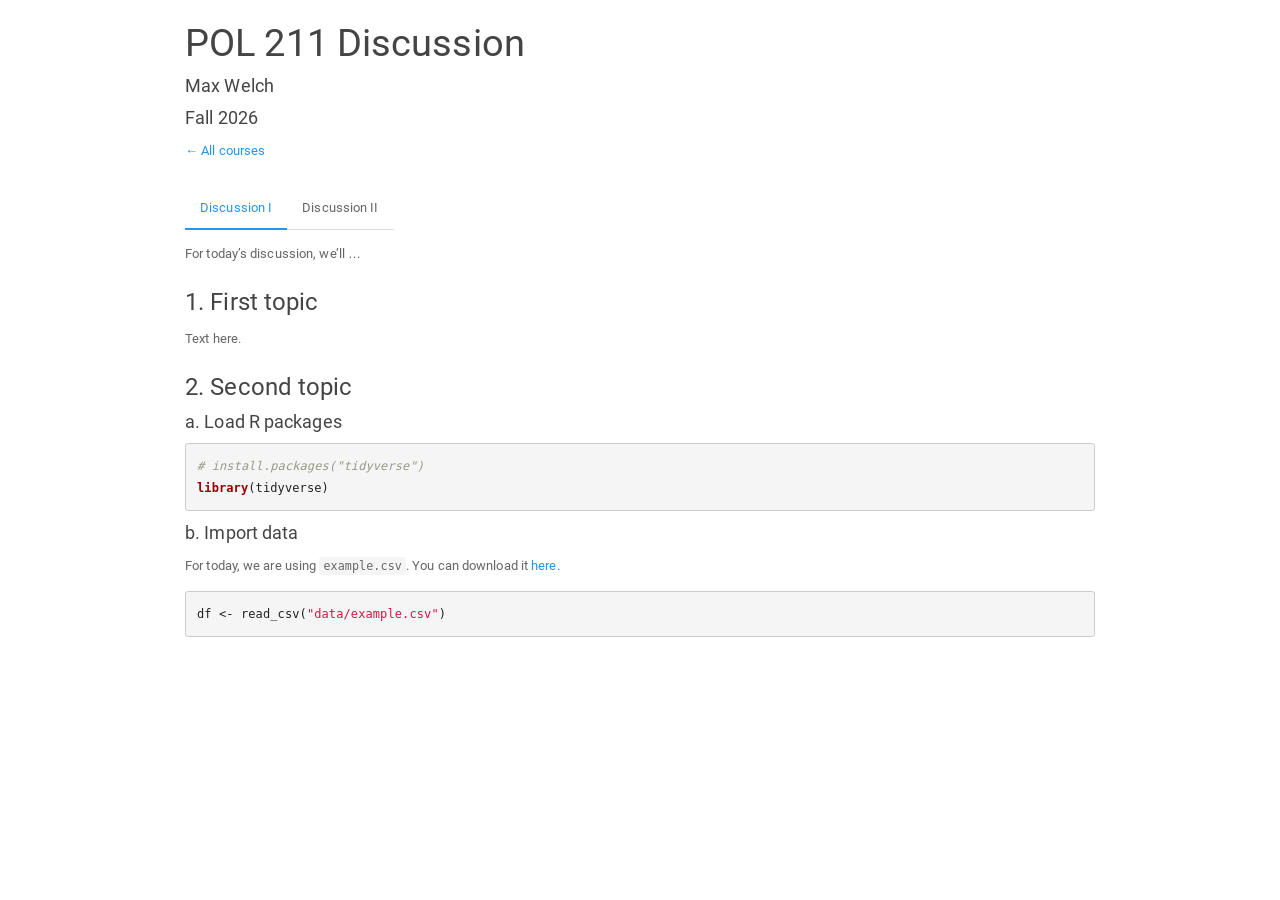
==== 211-Discussion.html @ 934fa7c3 "Uploading initial website materials" ====
<!DOCTYPE html>

<html>

<head>

<meta charset="utf-8" />
<meta name="generator" content="pandoc" />
<meta http-equiv="X-UA-Compatible" content="IE=EDGE" />


<meta name="author" content="Max Welch" />


<title>POL 211 Discussion</title>

<script>// Pandoc 2.9 adds attributes on both header and div. We remove the former (to
// be compatible with the behavior of Pandoc < 2.8).
document.addEventListener('DOMContentLoaded', function(e) {
  var hs = document.querySelectorAll("div.section[class*='level'] > :first-child");
  var i, h, a;
  for (i = 0; i < hs.length; i++) {
    h = hs[i];
    if (!/^h[1-6]$/i.test(h.tagName)) continue;  // it should be a header h1-h6
    a = h.attributes;
    while (a.length > 0) h.removeAttribute(a[0].name);
  }
});
</script>
<script>/*! jQuery v3.6.0 | (c) OpenJS Foundation and other contributors | jquery.org/license */
!function(e,t){"use strict";"object"==typeof module&&"object"==typeof module.exports?module.exports=e.document?t(e,!0):function(e){if(!e.document)throw new Error("jQuery requires a window with a document");return t(e)}:t(e)}("undefined"!=typeof window?window:this,function(C,e){"use strict";var t=[],r=Object.getPrototypeOf,s=t.slice,g=t.flat?function(e){return t.flat.call(e)}:function(e){return t.concat.apply([],e)},u=t.push,i=t.indexOf,n={},o=n.toString,v=n.hasOwnProperty,a=v.toString,l=a.call(Object),y={},m=function(e){return"function"==typeof e&&"number"!=typeof e.nodeType&&"function"!=typeof e.item},x=function(e){return null!=e&&e===e.window},E=C.document,c={type:!0,src:!0,nonce:!0,noModule:!0};function b(e,t,n){var r,i,o=(n=n||E).createElement("script");if(o.text=e,t)for(r in c)(i=t[r]||t.getAttribute&&t.getAttribute(r))&&o.setAttribute(r,i);n.head.appendChild(o).parentNode.removeChild(o)}function w(e){return null==e?e+"":"object"==typeof e||"function"==typeof e?n[o.call(e)]||"object":typeof e}var f="3.6.0",S=function(e,t){return new S.fn.init(e,t)};function p(e){var t=!!e&&"length"in e&&e.length,n=w(e);return!m(e)&&!x(e)&&("array"===n||0===t||"number"==typeof t&&0<t&&t-1 in e)}S.fn=S.prototype={jquery:f,constructor:S,length:0,toArray:function(){return s.call(this)},get:function(e){return null==e?s.call(this):e<0?this[e+this.length]:this[e]},pushStack:function(e){var t=S.merge(this.constructor(),e);return t.prevObject=this,t},each:function(e){return S.each(this,e)},map:function(n){return this.pushStack(S.map(this,function(e,t){return n.call(e,t,e)}))},slice:function(){return this.pushStack(s.apply(this,arguments))},first:function(){return this.eq(0)},last:function(){return this.eq(-1)},even:function(){return this.pushStack(S.grep(this,function(e,t){return(t+1)%2}))},odd:function(){return this.pushStack(S.grep(this,function(e,t){return t%2}))},eq:function(e){var t=this.length,n=+e+(e<0?t:0);return this.pushStack(0<=n&&n<t?[this[n]]:[])},end:function(){return this.prevObject||this.constructor()},push:u,sort:t.sort,splice:t.splice},S.extend=S.fn.extend=function(){var e,t,n,r,i,o,a=arguments[0]||{},s=1,u=arguments.length,l=!1;for("boolean"==typeof a&&(l=a,a=arguments[s]||{},s++),"object"==typeof a||m(a)||(a={}),s===u&&(a=this,s--);s<u;s++)if(null!=(e=arguments[s]))for(t in e)r=e[t],"__proto__"!==t&&a!==r&&(l&&r&&(S.isPlainObject(r)||(i=Array.isArray(r)))?(n=a[t],o=i&&!Array.isArray(n)?[]:i||S.isPlainObject(n)?n:{},i=!1,a[t]=S.extend(l,o,r)):void 0!==r&&(a[t]=r));return a},S.extend({expando:"jQuery"+(f+Math.random()).replace(/\D/g,""),isReady:!0,error:function(e){throw new Error(e)},noop:function(){},isPlainObject:function(e){var t,n;return!(!e||"[object Object]"!==o.call(e))&&(!(t=r(e))||"function"==typeof(n=v.call(t,"constructor")&&t.constructor)&&a.call(n)===l)},isEmptyObject:function(e){var t;for(t in e)return!1;return!0},globalEval:function(e,t,n){b(e,{nonce:t&&t.nonce},n)},each:function(e,t){var n,r=0;if(p(e)){for(n=e.length;r<n;r++)if(!1===t.call(e[r],r,e[r]))break}else for(r in e)if(!1===t.call(e[r],r,e[r]))break;return e},makeArray:function(e,t){var n=t||[];return null!=e&&(p(Object(e))?S.merge(n,"string"==typeof e?[e]:e):u.call(n,e)),n},inArray:function(e,t,n){return null==t?-1:i.call(t,e,n)},merge:function(e,t){for(var n=+t.length,r=0,i=e.length;r<n;r++)e[i++]=t[r];return e.length=i,e},grep:function(e,t,n){for(var r=[],i=0,o=e.length,a=!n;i<o;i++)!t(e[i],i)!==a&&r.push(e[i]);return r},map:function(e,t,n){var r,i,o=0,a=[];if(p(e))for(r=e.length;o<r;o++)null!=(i=t(e[o],o,n))&&a.push(i);else for(o in e)null!=(i=t(e[o],o,n))&&a.push(i);return g(a)},guid:1,support:y}),"function"==typeof Symbol&&(S.fn[Symbol.iterator]=t[Symbol.iterator]),S.each("Boolean Number String Function Array Date RegExp Object Error Symbol".split(" "),function(e,t){n["[object "+t+"]"]=t.toLowerCase()});var d=function(n){var e,d,b,o,i,h,f,g,w,u,l,T,C,a,E,v,s,c,y,S="sizzle"+1*new Date,p=n.document,k=0,r=0,m=ue(),x=ue(),A=ue(),N=ue(),j=function(e,t){return e===t&&(l=!0),0},D={}.hasOwnProperty,t=[],q=t.pop,L=t.push,H=t.push,O=t.slice,P=function(e,t){for(var n=0,r=e.length;n<r;n++)if(e[n]===t)return n;return-1},R="checked|selected|async|autofocus|autoplay|controls|defer|disabled|hidden|ismap|loop|multiple|open|readonly|required|scoped",M="[\\x20\\t\\r\\n\\f]",I="(?:\\\\[\\da-fA-F]{1,6}"+M+"?|\\\\[^\\r\\n\\f]|[\\w-]|[^\0-\\x7f])+",W="\\["+M+"*("+I+")(?:"+M+"*([*^$|!~]?=)"+M+"*(?:'((?:\\\\.|[^\\\\'])*)'|\"((?:\\\\.|[^\\\\\"])*)\"|("+I+"))|)"+M+"*\\]",F=":("+I+")(?:\\((('((?:\\\\.|[^\\\\'])*)'|\"((?:\\\\.|[^\\\\\"])*)\")|((?:\\\\.|[^\\\\()[\\]]|"+W+")*)|.*)\\)|)",B=new RegExp(M+"+","g"),$=new RegExp("^"+M+"+|((?:^|[^\\\\])(?:\\\\.)*)"+M+"+$","g"),_=new RegExp("^"+M+"*,"+M+"*"),z=new RegExp("^"+M+"*([>+~]|"+M+")"+M+"*"),U=new RegExp(M+"|>"),X=new RegExp(F),V=new RegExp("^"+I+"$"),G={ID:new RegExp("^#("+I+")"),CLASS:new RegExp("^\\.("+I+")"),TAG:new RegExp("^("+I+"|[*])"),ATTR:new RegExp("^"+W),PSEUDO:new RegExp("^"+F),CHILD:new RegExp("^:(only|first|last|nth|nth-last)-(child|of-type)(?:\\("+M+"*(even|odd|(([+-]|)(\\d*)n|)"+M+"*(?:([+-]|)"+M+"*(\\d+)|))"+M+"*\\)|)","i"),bool:new RegExp("^(?:"+R+")$","i"),needsContext:new RegExp("^"+M+"*[>+~]|:(even|odd|eq|gt|lt|nth|first|last)(?:\\("+M+"*((?:-\\d)?\\d*)"+M+"*\\)|)(?=[^-]|$)","i")},Y=/HTML$/i,Q=/^(?:input|select|textarea|button)$/i,J=/^h\d$/i,K=/^[^{]+\{\s*\[native \w/,Z=/^(?:#([\w-]+)|(\w+)|\.([\w-]+))$/,ee=/[+~]/,te=new RegExp("\\\\[\\da-fA-F]{1,6}"+M+"?|\\\\([^\\r\\n\\f])","g"),ne=function(e,t){var n="0x"+e.slice(1)-65536;return t||(n<0?String.fromCharCode(n+65536):String.fromCharCode(n>>10|55296,1023&n|56320))},re=/([\0-\x1f\x7f]|^-?\d)|^-$|[^\0-\x1f\x7f-\uFFFF\w-]/g,ie=function(e,t){return t?"\0"===e?"\ufffd":e.slice(0,-1)+"\\"+e.charCodeAt(e.length-1).toString(16)+" ":"\\"+e},oe=function(){T()},ae=be(function(e){return!0===e.disabled&&"fieldset"===e.nodeName.toLowerCase()},{dir:"parentNode",next:"legend"});try{H.apply(t=O.call(p.childNodes),p.childNodes),t[p.childNodes.length].nodeType}catch(e){H={apply:t.length?function(e,t){L.apply(e,O.call(t))}:function(e,t){var n=e.length,r=0;while(e[n++]=t[r++]);e.length=n-1}}}function se(t,e,n,r){var i,o,a,s,u,l,c,f=e&&e.ownerDocument,p=e?e.nodeType:9;if(n=n||[],"string"!=typeof t||!t||1!==p&&9!==p&&11!==p)return n;if(!r&&(T(e),e=e||C,E)){if(11!==p&&(u=Z.exec(t)))if(i=u[1]){if(9===p){if(!(a=e.getElementById(i)))return n;if(a.id===i)return n.push(a),n}else if(f&&(a=f.getElementById(i))&&y(e,a)&&a.id===i)return n.push(a),n}else{if(u[2])return H.apply(n,e.getElementsByTagName(t)),n;if((i=u[3])&&d.getElementsByClassName&&e.getElementsByClassName)return H.apply(n,e.getElementsByClassName(i)),n}if(d.qsa&&!N[t+" "]&&(!v||!v.test(t))&&(1!==p||"object"!==e.nodeName.toLowerCase())){if(c=t,f=e,1===p&&(U.test(t)||z.test(t))){(f=ee.test(t)&&ye(e.parentNode)||e)===e&&d.scope||((s=e.getAttribute("id"))?s=s.replace(re,ie):e.setAttribute("id",s=S)),o=(l=h(t)).length;while(o--)l[o]=(s?"#"+s:":scope")+" "+xe(l[o]);c=l.join(",")}try{return H.apply(n,f.querySelectorAll(c)),n}catch(e){N(t,!0)}finally{s===S&&e.removeAttribute("id")}}}return g(t.replace($,"$1"),e,n,r)}function ue(){var r=[];return function e(t,n){return r.push(t+" ")>b.cacheLength&&delete e[r.shift()],e[t+" "]=n}}function le(e){return e[S]=!0,e}function ce(e){var t=C.createElement("fieldset");try{return!!e(t)}catch(e){return!1}finally{t.parentNode&&t.parentNode.removeChild(t),t=null}}function fe(e,t){var n=e.split("|"),r=n.length;while(r--)b.attrHandle[n[r]]=t}function pe(e,t){var n=t&&e,r=n&&1===e.nodeType&&1===t.nodeType&&e.sourceIndex-t.sourceIndex;if(r)return r;if(n)while(n=n.nextSibling)if(n===t)return-1;return e?1:-1}function de(t){return function(e){return"input"===e.nodeName.toLowerCase()&&e.type===t}}function he(n){return function(e){var t=e.nodeName.toLowerCase();return("input"===t||"button"===t)&&e.type===n}}function ge(t){return function(e){return"form"in e?e.parentNode&&!1===e.disabled?"label"in e?"label"in e.parentNode?e.parentNode.disabled===t:e.disabled===t:e.isDisabled===t||e.isDisabled!==!t&&ae(e)===t:e.disabled===t:"label"in e&&e.disabled===t}}function ve(a){return le(function(o){return o=+o,le(function(e,t){var n,r=a([],e.length,o),i=r.length;while(i--)e[n=r[i]]&&(e[n]=!(t[n]=e[n]))})})}function ye(e){return e&&"undefined"!=typeof e.getElementsByTagName&&e}for(e in d=se.support={},i=se.isXML=function(e){var t=e&&e.namespaceURI,n=e&&(e.ownerDocument||e).documentElement;return!Y.test(t||n&&n.nodeName||"HTML")},T=se.setDocument=function(e){var t,n,r=e?e.ownerDocument||e:p;return r!=C&&9===r.nodeType&&r.documentElement&&(a=(C=r).documentElement,E=!i(C),p!=C&&(n=C.defaultView)&&n.top!==n&&(n.addEventListener?n.addEventListener("unload",oe,!1):n.attachEvent&&n.attachEvent("onunload",oe)),d.scope=ce(function(e){return a.appendChild(e).appendChild(C.createElement("div")),"undefined"!=typeof e.querySelectorAll&&!e.querySelectorAll(":scope fieldset div").length}),d.attributes=ce(function(e){return e.className="i",!e.getAttribute("className")}),d.getElementsByTagName=ce(function(e){return e.appendChild(C.createComment("")),!e.getElementsByTagName("*").length}),d.getElementsByClassName=K.test(C.getElementsByClassName),d.getById=ce(function(e){return a.appendChild(e).id=S,!C.getElementsByName||!C.getElementsByName(S).length}),d.getById?(b.filter.ID=function(e){var t=e.replace(te,ne);return function(e){return e.getAttribute("id")===t}},b.find.ID=function(e,t){if("undefined"!=typeof t.getElementById&&E){var n=t.getElementById(e);return n?[n]:[]}}):(b.filter.ID=function(e){var n=e.replace(te,ne);return function(e){var t="undefined"!=typeof e.getAttributeNode&&e.getAttributeNode("id");return t&&t.value===n}},b.find.ID=function(e,t){if("undefined"!=typeof t.getElementById&&E){var n,r,i,o=t.getElementById(e);if(o){if((n=o.getAttributeNode("id"))&&n.value===e)return[o];i=t.getElementsByName(e),r=0;while(o=i[r++])if((n=o.getAttributeNode("id"))&&n.value===e)return[o]}return[]}}),b.find.TAG=d.getElementsByTagName?function(e,t){return"undefined"!=typeof t.getElementsByTagName?t.getElementsByTagName(e):d.qsa?t.querySelectorAll(e):void 0}:function(e,t){var n,r=[],i=0,o=t.getElementsByTagName(e);if("*"===e){while(n=o[i++])1===n.nodeType&&r.push(n);return r}return o},b.find.CLASS=d.getElementsByClassName&&function(e,t){if("undefined"!=typeof t.getElementsByClassName&&E)return t.getElementsByClassName(e)},s=[],v=[],(d.qsa=K.test(C.querySelectorAll))&&(ce(function(e){var t;a.appendChild(e).innerHTML="<a id='"+S+"'></a><select id='"+S+"-\r\\' msallowcapture=''><option selected=''></option></select>",e.querySelectorAll("[msallowcapture^='']").length&&v.push("[*^$]="+M+"*(?:''|\"\")"),e.querySelectorAll("[selected]").length||v.push("\\["+M+"*(?:value|"+R+")"),e.querySelectorAll("[id~="+S+"-]").length||v.push("~="),(t=C.createElement("input")).setAttribute("name",""),e.appendChild(t),e.querySelectorAll("[name='']").length||v.push("\\["+M+"*name"+M+"*="+M+"*(?:''|\"\")"),e.querySelectorAll(":checked").length||v.push(":checked"),e.querySelectorAll("a#"+S+"+*").length||v.push(".#.+[+~]"),e.querySelectorAll("\\\f"),v.push("[\\r\\n\\f]")}),ce(function(e){e.innerHTML="<a href='' disabled='disabled'></a><select disabled='disabled'><option/></select>";var t=C.createElement("input");t.setAttribute("type","hidden"),e.appendChild(t).setAttribute("name","D"),e.querySelectorAll("[name=d]").length&&v.push("name"+M+"*[*^$|!~]?="),2!==e.querySelectorAll(":enabled").length&&v.push(":enabled",":disabled"),a.appendChild(e).disabled=!0,2!==e.querySelectorAll(":disabled").length&&v.push(":enabled",":disabled"),e.querySelectorAll("*,:x"),v.push(",.*:")})),(d.matchesSelector=K.test(c=a.matches||a.webkitMatchesSelector||a.mozMatchesSelector||a.oMatchesSelector||a.msMatchesSelector))&&ce(function(e){d.disconnectedMatch=c.call(e,"*"),c.call(e,"[s!='']:x"),s.push("!=",F)}),v=v.length&&new RegExp(v.join("|")),s=s.length&&new RegExp(s.join("|")),t=K.test(a.compareDocumentPosition),y=t||K.test(a.contains)?function(e,t){var n=9===e.nodeType?e.documentElement:e,r=t&&t.parentNode;return e===r||!(!r||1!==r.nodeType||!(n.contains?n.contains(r):e.compareDocumentPosition&&16&e.compareDocumentPosition(r)))}:function(e,t){if(t)while(t=t.parentNode)if(t===e)return!0;return!1},j=t?function(e,t){if(e===t)return l=!0,0;var n=!e.compareDocumentPosition-!t.compareDocumentPosition;return n||(1&(n=(e.ownerDocument||e)==(t.ownerDocument||t)?e.compareDocumentPosition(t):1)||!d.sortDetached&&t.compareDocumentPosition(e)===n?e==C||e.ownerDocument==p&&y(p,e)?-1:t==C||t.ownerDocument==p&&y(p,t)?1:u?P(u,e)-P(u,t):0:4&n?-1:1)}:function(e,t){if(e===t)return l=!0,0;var n,r=0,i=e.parentNode,o=t.parentNode,a=[e],s=[t];if(!i||!o)return e==C?-1:t==C?1:i?-1:o?1:u?P(u,e)-P(u,t):0;if(i===o)return pe(e,t);n=e;while(n=n.parentNode)a.unshift(n);n=t;while(n=n.parentNode)s.unshift(n);while(a[r]===s[r])r++;return r?pe(a[r],s[r]):a[r]==p?-1:s[r]==p?1:0}),C},se.matches=function(e,t){return se(e,null,null,t)},se.matchesSelector=function(e,t){if(T(e),d.matchesSelector&&E&&!N[t+" "]&&(!s||!s.test(t))&&(!v||!v.test(t)))try{var n=c.call(e,t);if(n||d.disconnectedMatch||e.document&&11!==e.document.nodeType)return n}catch(e){N(t,!0)}return 0<se(t,C,null,[e]).length},se.contains=function(e,t){return(e.ownerDocument||e)!=C&&T(e),y(e,t)},se.attr=function(e,t){(e.ownerDocument||e)!=C&&T(e);var n=b.attrHandle[t.toLowerCase()],r=n&&D.call(b.attrHandle,t.toLowerCase())?n(e,t,!E):void 0;return void 0!==r?r:d.attributes||!E?e.getAttribute(t):(r=e.getAttributeNode(t))&&r.specified?r.value:null},se.escape=function(e){return(e+"").replace(re,ie)},se.error=function(e){throw new Error("Syntax error, unrecognized expression: "+e)},se.uniqueSort=function(e){var t,n=[],r=0,i=0;if(l=!d.detectDuplicates,u=!d.sortStable&&e.slice(0),e.sort(j),l){while(t=e[i++])t===e[i]&&(r=n.push(i));while(r--)e.splice(n[r],1)}return u=null,e},o=se.getText=function(e){var t,n="",r=0,i=e.nodeType;if(i){if(1===i||9===i||11===i){if("string"==typeof e.textContent)return e.textContent;for(e=e.firstChild;e;e=e.nextSibling)n+=o(e)}else if(3===i||4===i)return e.nodeValue}else while(t=e[r++])n+=o(t);return n},(b=se.selectors={cacheLength:50,createPseudo:le,match:G,attrHandle:{},find:{},relative:{">":{dir:"parentNode",first:!0}," ":{dir:"parentNode"},"+":{dir:"previousSibling",first:!0},"~":{dir:"previousSibling"}},preFilter:{ATTR:function(e){return e[1]=e[1].replace(te,ne),e[3]=(e[3]||e[4]||e[5]||"").replace(te,ne),"~="===e[2]&&(e[3]=" "+e[3]+" "),e.slice(0,4)},CHILD:function(e){return e[1]=e[1].toLowerCase(),"nth"===e[1].slice(0,3)?(e[3]||se.error(e[0]),e[4]=+(e[4]?e[5]+(e[6]||1):2*("even"===e[3]||"odd"===e[3])),e[5]=+(e[7]+e[8]||"odd"===e[3])):e[3]&&se.error(e[0]),e},PSEUDO:function(e){var t,n=!e[6]&&e[2];return G.CHILD.test(e[0])?null:(e[3]?e[2]=e[4]||e[5]||"":n&&X.test(n)&&(t=h(n,!0))&&(t=n.indexOf(")",n.length-t)-n.length)&&(e[0]=e[0].slice(0,t),e[2]=n.slice(0,t)),e.slice(0,3))}},filter:{TAG:function(e){var t=e.replace(te,ne).toLowerCase();return"*"===e?function(){return!0}:function(e){return e.nodeName&&e.nodeName.toLowerCase()===t}},CLASS:function(e){var t=m[e+" "];return t||(t=new RegExp("(^|"+M+")"+e+"("+M+"|$)"))&&m(e,function(e){return t.test("string"==typeof e.className&&e.className||"undefined"!=typeof e.getAttribute&&e.getAttribute("class")||"")})},ATTR:function(n,r,i){return function(e){var t=se.attr(e,n);return null==t?"!="===r:!r||(t+="","="===r?t===i:"!="===r?t!==i:"^="===r?i&&0===t.indexOf(i):"*="===r?i&&-1<t.indexOf(i):"$="===r?i&&t.slice(-i.length)===i:"~="===r?-1<(" "+t.replace(B," ")+" ").indexOf(i):"|="===r&&(t===i||t.slice(0,i.length+1)===i+"-"))}},CHILD:function(h,e,t,g,v){var y="nth"!==h.slice(0,3),m="last"!==h.slice(-4),x="of-type"===e;return 1===g&&0===v?function(e){return!!e.parentNode}:function(e,t,n){var r,i,o,a,s,u,l=y!==m?"nextSibling":"previousSibling",c=e.parentNode,f=x&&e.nodeName.toLowerCase(),p=!n&&!x,d=!1;if(c){if(y){while(l){a=e;while(a=a[l])if(x?a.nodeName.toLowerCase()===f:1===a.nodeType)return!1;u=l="only"===h&&!u&&"nextSibling"}return!0}if(u=[m?c.firstChild:c.lastChild],m&&p){d=(s=(r=(i=(o=(a=c)[S]||(a[S]={}))[a.uniqueID]||(o[a.uniqueID]={}))[h]||[])[0]===k&&r[1])&&r[2],a=s&&c.childNodes[s];while(a=++s&&a&&a[l]||(d=s=0)||u.pop())if(1===a.nodeType&&++d&&a===e){i[h]=[k,s,d];break}}else if(p&&(d=s=(r=(i=(o=(a=e)[S]||(a[S]={}))[a.uniqueID]||(o[a.uniqueID]={}))[h]||[])[0]===k&&r[1]),!1===d)while(a=++s&&a&&a[l]||(d=s=0)||u.pop())if((x?a.nodeName.toLowerCase()===f:1===a.nodeType)&&++d&&(p&&((i=(o=a[S]||(a[S]={}))[a.uniqueID]||(o[a.uniqueID]={}))[h]=[k,d]),a===e))break;return(d-=v)===g||d%g==0&&0<=d/g}}},PSEUDO:function(e,o){var t,a=b.pseudos[e]||b.setFilters[e.toLowerCase()]||se.error("unsupported pseudo: "+e);return a[S]?a(o):1<a.length?(t=[e,e,"",o],b.setFilters.hasOwnProperty(e.toLowerCase())?le(function(e,t){var n,r=a(e,o),i=r.length;while(i--)e[n=P(e,r[i])]=!(t[n]=r[i])}):function(e){return a(e,0,t)}):a}},pseudos:{not:le(function(e){var r=[],i=[],s=f(e.replace($,"$1"));return s[S]?le(function(e,t,n,r){var i,o=s(e,null,r,[]),a=e.length;while(a--)(i=o[a])&&(e[a]=!(t[a]=i))}):function(e,t,n){return r[0]=e,s(r,null,n,i),r[0]=null,!i.pop()}}),has:le(function(t){return function(e){return 0<se(t,e).length}}),contains:le(function(t){return t=t.replace(te,ne),function(e){return-1<(e.textContent||o(e)).indexOf(t)}}),lang:le(function(n){return V.test(n||"")||se.error("unsupported lang: "+n),n=n.replace(te,ne).toLowerCase(),function(e){var t;do{if(t=E?e.lang:e.getAttribute("xml:lang")||e.getAttribute("lang"))return(t=t.toLowerCase())===n||0===t.indexOf(n+"-")}while((e=e.parentNode)&&1===e.nodeType);return!1}}),target:function(e){var t=n.location&&n.location.hash;return t&&t.slice(1)===e.id},root:function(e){return e===a},focus:function(e){return e===C.activeElement&&(!C.hasFocus||C.hasFocus())&&!!(e.type||e.href||~e.tabIndex)},enabled:ge(!1),disabled:ge(!0),checked:function(e){var t=e.nodeName.toLowerCase();return"input"===t&&!!e.checked||"option"===t&&!!e.selected},selected:function(e){return e.parentNode&&e.parentNode.selectedIndex,!0===e.selected},empty:function(e){for(e=e.firstChild;e;e=e.nextSibling)if(e.nodeType<6)return!1;return!0},parent:function(e){return!b.pseudos.empty(e)},header:function(e){return J.test(e.nodeName)},input:function(e){return Q.test(e.nodeName)},button:function(e){var t=e.nodeName.toLowerCase();return"input"===t&&"button"===e.type||"button"===t},text:function(e){var t;return"input"===e.nodeName.toLowerCase()&&"text"===e.type&&(null==(t=e.getAttribute("type"))||"text"===t.toLowerCase())},first:ve(function(){return[0]}),last:ve(function(e,t){return[t-1]}),eq:ve(function(e,t,n){return[n<0?n+t:n]}),even:ve(function(e,t){for(var n=0;n<t;n+=2)e.push(n);return e}),odd:ve(function(e,t){for(var n=1;n<t;n+=2)e.push(n);return e}),lt:ve(function(e,t,n){for(var r=n<0?n+t:t<n?t:n;0<=--r;)e.push(r);return e}),gt:ve(function(e,t,n){for(var r=n<0?n+t:n;++r<t;)e.push(r);return e})}}).pseudos.nth=b.pseudos.eq,{radio:!0,checkbox:!0,file:!0,password:!0,image:!0})b.pseudos[e]=de(e);for(e in{submit:!0,reset:!0})b.pseudos[e]=he(e);function me(){}function xe(e){for(var t=0,n=e.length,r="";t<n;t++)r+=e[t].value;return r}function be(s,e,t){var u=e.dir,l=e.next,c=l||u,f=t&&"parentNode"===c,p=r++;return e.first?function(e,t,n){while(e=e[u])if(1===e.nodeType||f)return s(e,t,n);return!1}:function(e,t,n){var r,i,o,a=[k,p];if(n){while(e=e[u])if((1===e.nodeType||f)&&s(e,t,n))return!0}else while(e=e[u])if(1===e.nodeType||f)if(i=(o=e[S]||(e[S]={}))[e.uniqueID]||(o[e.uniqueID]={}),l&&l===e.nodeName.toLowerCase())e=e[u]||e;else{if((r=i[c])&&r[0]===k&&r[1]===p)return a[2]=r[2];if((i[c]=a)[2]=s(e,t,n))return!0}return!1}}function we(i){return 1<i.length?function(e,t,n){var r=i.length;while(r--)if(!i[r](e,t,n))return!1;return!0}:i[0]}function Te(e,t,n,r,i){for(var o,a=[],s=0,u=e.length,l=null!=t;s<u;s++)(o=e[s])&&(n&&!n(o,r,i)||(a.push(o),l&&t.push(s)));return a}function Ce(d,h,g,v,y,e){return v&&!v[S]&&(v=Ce(v)),y&&!y[S]&&(y=Ce(y,e)),le(function(e,t,n,r){var i,o,a,s=[],u=[],l=t.length,c=e||function(e,t,n){for(var r=0,i=t.length;r<i;r++)se(e,t[r],n);return n}(h||"*",n.nodeType?[n]:n,[]),f=!d||!e&&h?c:Te(c,s,d,n,r),p=g?y||(e?d:l||v)?[]:t:f;if(g&&g(f,p,n,r),v){i=Te(p,u),v(i,[],n,r),o=i.length;while(o--)(a=i[o])&&(p[u[o]]=!(f[u[o]]=a))}if(e){if(y||d){if(y){i=[],o=p.length;while(o--)(a=p[o])&&i.push(f[o]=a);y(null,p=[],i,r)}o=p.length;while(o--)(a=p[o])&&-1<(i=y?P(e,a):s[o])&&(e[i]=!(t[i]=a))}}else p=Te(p===t?p.splice(l,p.length):p),y?y(null,t,p,r):H.apply(t,p)})}function Ee(e){for(var i,t,n,r=e.length,o=b.relative[e[0].type],a=o||b.relative[" "],s=o?1:0,u=be(function(e){return e===i},a,!0),l=be(function(e){return-1<P(i,e)},a,!0),c=[function(e,t,n){var r=!o&&(n||t!==w)||((i=t).nodeType?u(e,t,n):l(e,t,n));return i=null,r}];s<r;s++)if(t=b.relative[e[s].type])c=[be(we(c),t)];else{if((t=b.filter[e[s].type].apply(null,e[s].matches))[S]){for(n=++s;n<r;n++)if(b.relative[e[n].type])break;return Ce(1<s&&we(c),1<s&&xe(e.slice(0,s-1).concat({value:" "===e[s-2].type?"*":""})).replace($,"$1"),t,s<n&&Ee(e.slice(s,n)),n<r&&Ee(e=e.slice(n)),n<r&&xe(e))}c.push(t)}return we(c)}return me.prototype=b.filters=b.pseudos,b.setFilters=new me,h=se.tokenize=function(e,t){var n,r,i,o,a,s,u,l=x[e+" "];if(l)return t?0:l.slice(0);a=e,s=[],u=b.preFilter;while(a){for(o in n&&!(r=_.exec(a))||(r&&(a=a.slice(r[0].length)||a),s.push(i=[])),n=!1,(r=z.exec(a))&&(n=r.shift(),i.push({value:n,type:r[0].replace($," ")}),a=a.slice(n.length)),b.filter)!(r=G[o].exec(a))||u[o]&&!(r=u[o](r))||(n=r.shift(),i.push({value:n,type:o,matches:r}),a=a.slice(n.length));if(!n)break}return t?a.length:a?se.error(e):x(e,s).slice(0)},f=se.compile=function(e,t){var n,v,y,m,x,r,i=[],o=[],a=A[e+" "];if(!a){t||(t=h(e)),n=t.length;while(n--)(a=Ee(t[n]))[S]?i.push(a):o.push(a);(a=A(e,(v=o,m=0<(y=i).length,x=0<v.length,r=function(e,t,n,r,i){var o,a,s,u=0,l="0",c=e&&[],f=[],p=w,d=e||x&&b.find.TAG("*",i),h=k+=null==p?1:Math.random()||.1,g=d.length;for(i&&(w=t==C||t||i);l!==g&&null!=(o=d[l]);l++){if(x&&o){a=0,t||o.ownerDocument==C||(T(o),n=!E);while(s=v[a++])if(s(o,t||C,n)){r.push(o);break}i&&(k=h)}m&&((o=!s&&o)&&u--,e&&c.push(o))}if(u+=l,m&&l!==u){a=0;while(s=y[a++])s(c,f,t,n);if(e){if(0<u)while(l--)c[l]||f[l]||(f[l]=q.call(r));f=Te(f)}H.apply(r,f),i&&!e&&0<f.length&&1<u+y.length&&se.uniqueSort(r)}return i&&(k=h,w=p),c},m?le(r):r))).selector=e}return a},g=se.select=function(e,t,n,r){var i,o,a,s,u,l="function"==typeof e&&e,c=!r&&h(e=l.selector||e);if(n=n||[],1===c.length){if(2<(o=c[0]=c[0].slice(0)).length&&"ID"===(a=o[0]).type&&9===t.nodeType&&E&&b.relative[o[1].type]){if(!(t=(b.find.ID(a.matches[0].replace(te,ne),t)||[])[0]))return n;l&&(t=t.parentNode),e=e.slice(o.shift().value.length)}i=G.needsContext.test(e)?0:o.length;while(i--){if(a=o[i],b.relative[s=a.type])break;if((u=b.find[s])&&(r=u(a.matches[0].replace(te,ne),ee.test(o[0].type)&&ye(t.parentNode)||t))){if(o.splice(i,1),!(e=r.length&&xe(o)))return H.apply(n,r),n;break}}}return(l||f(e,c))(r,t,!E,n,!t||ee.test(e)&&ye(t.parentNode)||t),n},d.sortStable=S.split("").sort(j).join("")===S,d.detectDuplicates=!!l,T(),d.sortDetached=ce(function(e){return 1&e.compareDocumentPosition(C.createElement("fieldset"))}),ce(function(e){return e.innerHTML="<a href='#'></a>","#"===e.firstChild.getAttribute("href")})||fe("type|href|height|width",function(e,t,n){if(!n)return e.getAttribute(t,"type"===t.toLowerCase()?1:2)}),d.attributes&&ce(function(e){return e.innerHTML="<input/>",e.firstChild.setAttribute("value",""),""===e.firstChild.getAttribute("value")})||fe("value",function(e,t,n){if(!n&&"input"===e.nodeName.toLowerCase())return e.defaultValue}),ce(function(e){return null==e.getAttribute("disabled")})||fe(R,function(e,t,n){var r;if(!n)return!0===e[t]?t.toLowerCase():(r=e.getAttributeNode(t))&&r.specified?r.value:null}),se}(C);S.find=d,S.expr=d.selectors,S.expr[":"]=S.expr.pseudos,S.uniqueSort=S.unique=d.uniqueSort,S.text=d.getText,S.isXMLDoc=d.isXML,S.contains=d.contains,S.escapeSelector=d.escape;var h=function(e,t,n){var r=[],i=void 0!==n;while((e=e[t])&&9!==e.nodeType)if(1===e.nodeType){if(i&&S(e).is(n))break;r.push(e)}return r},T=function(e,t){for(var n=[];e;e=e.nextSibling)1===e.nodeType&&e!==t&&n.push(e);return n},k=S.expr.match.needsContext;function A(e,t){return e.nodeName&&e.nodeName.toLowerCase()===t.toLowerCase()}var N=/^<([a-z][^\/\0>:\x20\t\r\n\f]*)[\x20\t\r\n\f]*\/?>(?:<\/\1>|)$/i;function j(e,n,r){return m(n)?S.grep(e,function(e,t){return!!n.call(e,t,e)!==r}):n.nodeType?S.grep(e,function(e){return e===n!==r}):"string"!=typeof n?S.grep(e,function(e){return-1<i.call(n,e)!==r}):S.filter(n,e,r)}S.filter=function(e,t,n){var r=t[0];return n&&(e=":not("+e+")"),1===t.length&&1===r.nodeType?S.find.matchesSelector(r,e)?[r]:[]:S.find.matches(e,S.grep(t,function(e){return 1===e.nodeType}))},S.fn.extend({find:function(e){var t,n,r=this.length,i=this;if("string"!=typeof e)return this.pushStack(S(e).filter(function(){for(t=0;t<r;t++)if(S.contains(i[t],this))return!0}));for(n=this.pushStack([]),t=0;t<r;t++)S.find(e,i[t],n);return 1<r?S.uniqueSort(n):n},filter:function(e){return this.pushStack(j(this,e||[],!1))},not:function(e){return this.pushStack(j(this,e||[],!0))},is:function(e){return!!j(this,"string"==typeof e&&k.test(e)?S(e):e||[],!1).length}});var D,q=/^(?:\s*(<[\w\W]+>)[^>]*|#([\w-]+))$/;(S.fn.init=function(e,t,n){var r,i;if(!e)return this;if(n=n||D,"string"==typeof e){if(!(r="<"===e[0]&&">"===e[e.length-1]&&3<=e.length?[null,e,null]:q.exec(e))||!r[1]&&t)return!t||t.jquery?(t||n).find(e):this.constructor(t).find(e);if(r[1]){if(t=t instanceof S?t[0]:t,S.merge(this,S.parseHTML(r[1],t&&t.nodeType?t.ownerDocument||t:E,!0)),N.test(r[1])&&S.isPlainObject(t))for(r in t)m(this[r])?this[r](t[r]):this.attr(r,t[r]);return this}return(i=E.getElementById(r[2]))&&(this[0]=i,this.length=1),this}return e.nodeType?(this[0]=e,this.length=1,this):m(e)?void 0!==n.ready?n.ready(e):e(S):S.makeArray(e,this)}).prototype=S.fn,D=S(E);var L=/^(?:parents|prev(?:Until|All))/,H={children:!0,contents:!0,next:!0,prev:!0};function O(e,t){while((e=e[t])&&1!==e.nodeType);return e}S.fn.extend({has:function(e){var t=S(e,this),n=t.length;return this.filter(function(){for(var e=0;e<n;e++)if(S.contains(this,t[e]))return!0})},closest:function(e,t){var n,r=0,i=this.length,o=[],a="string"!=typeof e&&S(e);if(!k.test(e))for(;r<i;r++)for(n=this[r];n&&n!==t;n=n.parentNode)if(n.nodeType<11&&(a?-1<a.index(n):1===n.nodeType&&S.find.matchesSelector(n,e))){o.push(n);break}return this.pushStack(1<o.length?S.uniqueSort(o):o)},index:function(e){return e?"string"==typeof e?i.call(S(e),this[0]):i.call(this,e.jquery?e[0]:e):this[0]&&this[0].parentNode?this.first().prevAll().length:-1},add:function(e,t){return this.pushStack(S.uniqueSort(S.merge(this.get(),S(e,t))))},addBack:function(e){return this.add(null==e?this.prevObject:this.prevObject.filter(e))}}),S.each({parent:function(e){var t=e.parentNode;return t&&11!==t.nodeType?t:null},parents:function(e){return h(e,"parentNode")},parentsUntil:function(e,t,n){return h(e,"parentNode",n)},next:function(e){return O(e,"nextSibling")},prev:function(e){return O(e,"previousSibling")},nextAll:function(e){return h(e,"nextSibling")},prevAll:function(e){return h(e,"previousSibling")},nextUntil:function(e,t,n){return h(e,"nextSibling",n)},prevUntil:function(e,t,n){return h(e,"previousSibling",n)},siblings:function(e){return T((e.parentNode||{}).firstChild,e)},children:function(e){return T(e.firstChild)},contents:function(e){return null!=e.contentDocument&&r(e.contentDocument)?e.contentDocument:(A(e,"template")&&(e=e.content||e),S.merge([],e.childNodes))}},function(r,i){S.fn[r]=function(e,t){var n=S.map(this,i,e);return"Until"!==r.slice(-5)&&(t=e),t&&"string"==typeof t&&(n=S.filter(t,n)),1<this.length&&(H[r]||S.uniqueSort(n),L.test(r)&&n.reverse()),this.pushStack(n)}});var P=/[^\x20\t\r\n\f]+/g;function R(e){return e}function M(e){throw e}function I(e,t,n,r){var i;try{e&&m(i=e.promise)?i.call(e).done(t).fail(n):e&&m(i=e.then)?i.call(e,t,n):t.apply(void 0,[e].slice(r))}catch(e){n.apply(void 0,[e])}}S.Callbacks=function(r){var e,n;r="string"==typeof r?(e=r,n={},S.each(e.match(P)||[],function(e,t){n[t]=!0}),n):S.extend({},r);var i,t,o,a,s=[],u=[],l=-1,c=function(){for(a=a||r.once,o=i=!0;u.length;l=-1){t=u.shift();while(++l<s.length)!1===s[l].apply(t[0],t[1])&&r.stopOnFalse&&(l=s.length,t=!1)}r.memory||(t=!1),i=!1,a&&(s=t?[]:"")},f={add:function(){return s&&(t&&!i&&(l=s.length-1,u.push(t)),function n(e){S.each(e,function(e,t){m(t)?r.unique&&f.has(t)||s.push(t):t&&t.length&&"string"!==w(t)&&n(t)})}(arguments),t&&!i&&c()),this},remove:function(){return S.each(arguments,function(e,t){var n;while(-1<(n=S.inArray(t,s,n)))s.splice(n,1),n<=l&&l--}),this},has:function(e){return e?-1<S.inArray(e,s):0<s.length},empty:function(){return s&&(s=[]),this},disable:function(){return a=u=[],s=t="",this},disabled:function(){return!s},lock:function(){return a=u=[],t||i||(s=t=""),this},locked:function(){return!!a},fireWith:function(e,t){return a||(t=[e,(t=t||[]).slice?t.slice():t],u.push(t),i||c()),this},fire:function(){return f.fireWith(this,arguments),this},fired:function(){return!!o}};return f},S.extend({Deferred:function(e){var o=[["notify","progress",S.Callbacks("memory"),S.Callbacks("memory"),2],["resolve","done",S.Callbacks("once memory"),S.Callbacks("once memory"),0,"resolved"],["reject","fail",S.Callbacks("once memory"),S.Callbacks("once memory"),1,"rejected"]],i="pending",a={state:function(){return i},always:function(){return s.done(arguments).fail(arguments),this},"catch":function(e){return a.then(null,e)},pipe:function(){var i=arguments;return S.Deferred(function(r){S.each(o,function(e,t){var n=m(i[t[4]])&&i[t[4]];s[t[1]](function(){var e=n&&n.apply(this,arguments);e&&m(e.promise)?e.promise().progress(r.notify).done(r.resolve).fail(r.reject):r[t[0]+"With"](this,n?[e]:arguments)})}),i=null}).promise()},then:function(t,n,r){var u=0;function l(i,o,a,s){return function(){var n=this,r=arguments,e=function(){var e,t;if(!(i<u)){if((e=a.apply(n,r))===o.promise())throw new TypeError("Thenable self-resolution");t=e&&("object"==typeof e||"function"==typeof e)&&e.then,m(t)?s?t.call(e,l(u,o,R,s),l(u,o,M,s)):(u++,t.call(e,l(u,o,R,s),l(u,o,M,s),l(u,o,R,o.notifyWith))):(a!==R&&(n=void 0,r=[e]),(s||o.resolveWith)(n,r))}},t=s?e:function(){try{e()}catch(e){S.Deferred.exceptionHook&&S.Deferred.exceptionHook(e,t.stackTrace),u<=i+1&&(a!==M&&(n=void 0,r=[e]),o.rejectWith(n,r))}};i?t():(S.Deferred.getStackHook&&(t.stackTrace=S.Deferred.getStackHook()),C.setTimeout(t))}}return S.Deferred(function(e){o[0][3].add(l(0,e,m(r)?r:R,e.notifyWith)),o[1][3].add(l(0,e,m(t)?t:R)),o[2][3].add(l(0,e,m(n)?n:M))}).promise()},promise:function(e){return null!=e?S.extend(e,a):a}},s={};return S.each(o,function(e,t){var n=t[2],r=t[5];a[t[1]]=n.add,r&&n.add(function(){i=r},o[3-e][2].disable,o[3-e][3].disable,o[0][2].lock,o[0][3].lock),n.add(t[3].fire),s[t[0]]=function(){return s[t[0]+"With"](this===s?void 0:this,arguments),this},s[t[0]+"With"]=n.fireWith}),a.promise(s),e&&e.call(s,s),s},when:function(e){var n=arguments.length,t=n,r=Array(t),i=s.call(arguments),o=S.Deferred(),a=function(t){return function(e){r[t]=this,i[t]=1<arguments.length?s.call(arguments):e,--n||o.resolveWith(r,i)}};if(n<=1&&(I(e,o.done(a(t)).resolve,o.reject,!n),"pending"===o.state()||m(i[t]&&i[t].then)))return o.then();while(t--)I(i[t],a(t),o.reject);return o.promise()}});var W=/^(Eval|Internal|Range|Reference|Syntax|Type|URI)Error$/;S.Deferred.exceptionHook=function(e,t){C.console&&C.console.warn&&e&&W.test(e.name)&&C.console.warn("jQuery.Deferred exception: "+e.message,e.stack,t)},S.readyException=function(e){C.setTimeout(function(){throw e})};var F=S.Deferred();function B(){E.removeEventListener("DOMContentLoaded",B),C.removeEventListener("load",B),S.ready()}S.fn.ready=function(e){return F.then(e)["catch"](function(e){S.readyException(e)}),this},S.extend({isReady:!1,readyWait:1,ready:function(e){(!0===e?--S.readyWait:S.isReady)||(S.isReady=!0)!==e&&0<--S.readyWait||F.resolveWith(E,[S])}}),S.ready.then=F.then,"complete"===E.readyState||"loading"!==E.readyState&&!E.documentElement.doScroll?C.setTimeout(S.ready):(E.addEventListener("DOMContentLoaded",B),C.addEventListener("load",B));var $=function(e,t,n,r,i,o,a){var s=0,u=e.length,l=null==n;if("object"===w(n))for(s in i=!0,n)$(e,t,s,n[s],!0,o,a);else if(void 0!==r&&(i=!0,m(r)||(a=!0),l&&(a?(t.call(e,r),t=null):(l=t,t=function(e,t,n){return l.call(S(e),n)})),t))for(;s<u;s++)t(e[s],n,a?r:r.call(e[s],s,t(e[s],n)));return i?e:l?t.call(e):u?t(e[0],n):o},_=/^-ms-/,z=/-([a-z])/g;function U(e,t){return t.toUpperCase()}function X(e){return e.replace(_,"ms-").replace(z,U)}var V=function(e){return 1===e.nodeType||9===e.nodeType||!+e.nodeType};function G(){this.expando=S.expando+G.uid++}G.uid=1,G.prototype={cache:function(e){var t=e[this.expando];return t||(t={},V(e)&&(e.nodeType?e[this.expando]=t:Object.defineProperty(e,this.expando,{value:t,configurable:!0}))),t},set:function(e,t,n){var r,i=this.cache(e);if("string"==typeof t)i[X(t)]=n;else for(r in t)i[X(r)]=t[r];return i},get:function(e,t){return void 0===t?this.cache(e):e[this.expando]&&e[this.expando][X(t)]},access:function(e,t,n){return void 0===t||t&&"string"==typeof t&&void 0===n?this.get(e,t):(this.set(e,t,n),void 0!==n?n:t)},remove:function(e,t){var n,r=e[this.expando];if(void 0!==r){if(void 0!==t){n=(t=Array.isArray(t)?t.map(X):(t=X(t))in r?[t]:t.match(P)||[]).length;while(n--)delete r[t[n]]}(void 0===t||S.isEmptyObject(r))&&(e.nodeType?e[this.expando]=void 0:delete e[this.expando])}},hasData:function(e){var t=e[this.expando];return void 0!==t&&!S.isEmptyObject(t)}};var Y=new G,Q=new G,J=/^(?:\{[\w\W]*\}|\[[\w\W]*\])$/,K=/[A-Z]/g;function Z(e,t,n){var r,i;if(void 0===n&&1===e.nodeType)if(r="data-"+t.replace(K,"-$&").toLowerCase(),"string"==typeof(n=e.getAttribute(r))){try{n="true"===(i=n)||"false"!==i&&("null"===i?null:i===+i+""?+i:J.test(i)?JSON.parse(i):i)}catch(e){}Q.set(e,t,n)}else n=void 0;return n}S.extend({hasData:function(e){return Q.hasData(e)||Y.hasData(e)},data:function(e,t,n){return Q.access(e,t,n)},removeData:function(e,t){Q.remove(e,t)},_data:function(e,t,n){return Y.access(e,t,n)},_removeData:function(e,t){Y.remove(e,t)}}),S.fn.extend({data:function(n,e){var t,r,i,o=this[0],a=o&&o.attributes;if(void 0===n){if(this.length&&(i=Q.get(o),1===o.nodeType&&!Y.get(o,"hasDataAttrs"))){t=a.length;while(t--)a[t]&&0===(r=a[t].name).indexOf("data-")&&(r=X(r.slice(5)),Z(o,r,i[r]));Y.set(o,"hasDataAttrs",!0)}return i}return"object"==typeof n?this.each(function(){Q.set(this,n)}):$(this,function(e){var t;if(o&&void 0===e)return void 0!==(t=Q.get(o,n))?t:void 0!==(t=Z(o,n))?t:void 0;this.each(function(){Q.set(this,n,e)})},null,e,1<arguments.length,null,!0)},removeData:function(e){return this.each(function(){Q.remove(this,e)})}}),S.extend({queue:function(e,t,n){var r;if(e)return t=(t||"fx")+"queue",r=Y.get(e,t),n&&(!r||Array.isArray(n)?r=Y.access(e,t,S.makeArray(n)):r.push(n)),r||[]},dequeue:function(e,t){t=t||"fx";var n=S.queue(e,t),r=n.length,i=n.shift(),o=S._queueHooks(e,t);"inprogress"===i&&(i=n.shift(),r--),i&&("fx"===t&&n.unshift("inprogress"),delete o.stop,i.call(e,function(){S.dequeue(e,t)},o)),!r&&o&&o.empty.fire()},_queueHooks:function(e,t){var n=t+"queueHooks";return Y.get(e,n)||Y.access(e,n,{empty:S.Callbacks("once memory").add(function(){Y.remove(e,[t+"queue",n])})})}}),S.fn.extend({queue:function(t,n){var e=2;return"string"!=typeof t&&(n=t,t="fx",e--),arguments.length<e?S.queue(this[0],t):void 0===n?this:this.each(function(){var e=S.queue(this,t,n);S._queueHooks(this,t),"fx"===t&&"inprogress"!==e[0]&&S.dequeue(this,t)})},dequeue:function(e){return this.each(function(){S.dequeue(this,e)})},clearQueue:function(e){return this.queue(e||"fx",[])},promise:function(e,t){var n,r=1,i=S.Deferred(),o=this,a=this.length,s=function(){--r||i.resolveWith(o,[o])};"string"!=typeof e&&(t=e,e=void 0),e=e||"fx";while(a--)(n=Y.get(o[a],e+"queueHooks"))&&n.empty&&(r++,n.empty.add(s));return s(),i.promise(t)}});var ee=/[+-]?(?:\d*\.|)\d+(?:[eE][+-]?\d+|)/.source,te=new RegExp("^(?:([+-])=|)("+ee+")([a-z%]*)$","i"),ne=["Top","Right","Bottom","Left"],re=E.documentElement,ie=function(e){return S.contains(e.ownerDocument,e)},oe={composed:!0};re.getRootNode&&(ie=function(e){return S.contains(e.ownerDocument,e)||e.getRootNode(oe)===e.ownerDocument});var ae=function(e,t){return"none"===(e=t||e).style.display||""===e.style.display&&ie(e)&&"none"===S.css(e,"display")};function se(e,t,n,r){var i,o,a=20,s=r?function(){return r.cur()}:function(){return S.css(e,t,"")},u=s(),l=n&&n[3]||(S.cssNumber[t]?"":"px"),c=e.nodeType&&(S.cssNumber[t]||"px"!==l&&+u)&&te.exec(S.css(e,t));if(c&&c[3]!==l){u/=2,l=l||c[3],c=+u||1;while(a--)S.style(e,t,c+l),(1-o)*(1-(o=s()/u||.5))<=0&&(a=0),c/=o;c*=2,S.style(e,t,c+l),n=n||[]}return n&&(c=+c||+u||0,i=n[1]?c+(n[1]+1)*n[2]:+n[2],r&&(r.unit=l,r.start=c,r.end=i)),i}var ue={};function le(e,t){for(var n,r,i,o,a,s,u,l=[],c=0,f=e.length;c<f;c++)(r=e[c]).style&&(n=r.style.display,t?("none"===n&&(l[c]=Y.get(r,"display")||null,l[c]||(r.style.display="")),""===r.style.display&&ae(r)&&(l[c]=(u=a=o=void 0,a=(i=r).ownerDocument,s=i.nodeName,(u=ue[s])||(o=a.body.appendChild(a.createElement(s)),u=S.css(o,"display"),o.parentNode.removeChild(o),"none"===u&&(u="block"),ue[s]=u)))):"none"!==n&&(l[c]="none",Y.set(r,"display",n)));for(c=0;c<f;c++)null!=l[c]&&(e[c].style.display=l[c]);return e}S.fn.extend({show:function(){return le(this,!0)},hide:function(){return le(this)},toggle:function(e){return"boolean"==typeof e?e?this.show():this.hide():this.each(function(){ae(this)?S(this).show():S(this).hide()})}});var ce,fe,pe=/^(?:checkbox|radio)$/i,de=/<([a-z][^\/\0>\x20\t\r\n\f]*)/i,he=/^$|^module$|\/(?:java|ecma)script/i;ce=E.createDocumentFragment().appendChild(E.createElement("div")),(fe=E.createElement("input")).setAttribute("type","radio"),fe.setAttribute("checked","checked"),fe.setAttribute("name","t"),ce.appendChild(fe),y.checkClone=ce.cloneNode(!0).cloneNode(!0).lastChild.checked,ce.innerHTML="<textarea>x</textarea>",y.noCloneChecked=!!ce.cloneNode(!0).lastChild.defaultValue,ce.innerHTML="<option></option>",y.option=!!ce.lastChild;var ge={thead:[1,"<table>","</table>"],col:[2,"<table><colgroup>","</colgroup></table>"],tr:[2,"<table><tbody>","</tbody></table>"],td:[3,"<table><tbody><tr>","</tr></tbody></table>"],_default:[0,"",""]};function ve(e,t){var n;return n="undefined"!=typeof e.getElementsByTagName?e.getElementsByTagName(t||"*"):"undefined"!=typeof e.querySelectorAll?e.querySelectorAll(t||"*"):[],void 0===t||t&&A(e,t)?S.merge([e],n):n}function ye(e,t){for(var n=0,r=e.length;n<r;n++)Y.set(e[n],"globalEval",!t||Y.get(t[n],"globalEval"))}ge.tbody=ge.tfoot=ge.colgroup=ge.caption=ge.thead,ge.th=ge.td,y.option||(ge.optgroup=ge.option=[1,"<select multiple='multiple'>","</select>"]);var me=/<|&#?\w+;/;function xe(e,t,n,r,i){for(var o,a,s,u,l,c,f=t.createDocumentFragment(),p=[],d=0,h=e.length;d<h;d++)if((o=e[d])||0===o)if("object"===w(o))S.merge(p,o.nodeType?[o]:o);else if(me.test(o)){a=a||f.appendChild(t.createElement("div")),s=(de.exec(o)||["",""])[1].toLowerCase(),u=ge[s]||ge._default,a.innerHTML=u[1]+S.htmlPrefilter(o)+u[2],c=u[0];while(c--)a=a.lastChild;S.merge(p,a.childNodes),(a=f.firstChild).textContent=""}else p.push(t.createTextNode(o));f.textContent="",d=0;while(o=p[d++])if(r&&-1<S.inArray(o,r))i&&i.push(o);else if(l=ie(o),a=ve(f.appendChild(o),"script"),l&&ye(a),n){c=0;while(o=a[c++])he.test(o.type||"")&&n.push(o)}return f}var be=/^([^.]*)(?:\.(.+)|)/;function we(){return!0}function Te(){return!1}function Ce(e,t){return e===function(){try{return E.activeElement}catch(e){}}()==("focus"===t)}function Ee(e,t,n,r,i,o){var a,s;if("object"==typeof t){for(s in"string"!=typeof n&&(r=r||n,n=void 0),t)Ee(e,s,n,r,t[s],o);return e}if(null==r&&null==i?(i=n,r=n=void 0):null==i&&("string"==typeof n?(i=r,r=void 0):(i=r,r=n,n=void 0)),!1===i)i=Te;else if(!i)return e;return 1===o&&(a=i,(i=function(e){return S().off(e),a.apply(this,arguments)}).guid=a.guid||(a.guid=S.guid++)),e.each(function(){S.event.add(this,t,i,r,n)})}function Se(e,i,o){o?(Y.set(e,i,!1),S.event.add(e,i,{namespace:!1,handler:function(e){var t,n,r=Y.get(this,i);if(1&e.isTrigger&&this[i]){if(r.length)(S.event.special[i]||{}).delegateType&&e.stopPropagation();else if(r=s.call(arguments),Y.set(this,i,r),t=o(this,i),this[i](),r!==(n=Y.get(this,i))||t?Y.set(this,i,!1):n={},r!==n)return e.stopImmediatePropagation(),e.preventDefault(),n&&n.value}else r.length&&(Y.set(this,i,{value:S.event.trigger(S.extend(r[0],S.Event.prototype),r.slice(1),this)}),e.stopImmediatePropagation())}})):void 0===Y.get(e,i)&&S.event.add(e,i,we)}S.event={global:{},add:function(t,e,n,r,i){var o,a,s,u,l,c,f,p,d,h,g,v=Y.get(t);if(V(t)){n.handler&&(n=(o=n).handler,i=o.selector),i&&S.find.matchesSelector(re,i),n.guid||(n.guid=S.guid++),(u=v.events)||(u=v.events=Object.create(null)),(a=v.handle)||(a=v.handle=function(e){return"undefined"!=typeof S&&S.event.triggered!==e.type?S.event.dispatch.apply(t,arguments):void 0}),l=(e=(e||"").match(P)||[""]).length;while(l--)d=g=(s=be.exec(e[l])||[])[1],h=(s[2]||"").split(".").sort(),d&&(f=S.event.special[d]||{},d=(i?f.delegateType:f.bindType)||d,f=S.event.special[d]||{},c=S.extend({type:d,origType:g,data:r,handler:n,guid:n.guid,selector:i,needsContext:i&&S.expr.match.needsContext.test(i),namespace:h.join(".")},o),(p=u[d])||((p=u[d]=[]).delegateCount=0,f.setup&&!1!==f.setup.call(t,r,h,a)||t.addEventListener&&t.addEventListener(d,a)),f.add&&(f.add.call(t,c),c.handler.guid||(c.handler.guid=n.guid)),i?p.splice(p.delegateCount++,0,c):p.push(c),S.event.global[d]=!0)}},remove:function(e,t,n,r,i){var o,a,s,u,l,c,f,p,d,h,g,v=Y.hasData(e)&&Y.get(e);if(v&&(u=v.events)){l=(t=(t||"").match(P)||[""]).length;while(l--)if(d=g=(s=be.exec(t[l])||[])[1],h=(s[2]||"").split(".").sort(),d){f=S.event.special[d]||{},p=u[d=(r?f.delegateType:f.bindType)||d]||[],s=s[2]&&new RegExp("(^|\\.)"+h.join("\\.(?:.*\\.|)")+"(\\.|$)"),a=o=p.length;while(o--)c=p[o],!i&&g!==c.origType||n&&n.guid!==c.guid||s&&!s.test(c.namespace)||r&&r!==c.selector&&("**"!==r||!c.selector)||(p.splice(o,1),c.selector&&p.delegateCount--,f.remove&&f.remove.call(e,c));a&&!p.length&&(f.teardown&&!1!==f.teardown.call(e,h,v.handle)||S.removeEvent(e,d,v.handle),delete u[d])}else for(d in u)S.event.remove(e,d+t[l],n,r,!0);S.isEmptyObject(u)&&Y.remove(e,"handle events")}},dispatch:function(e){var t,n,r,i,o,a,s=new Array(arguments.length),u=S.event.fix(e),l=(Y.get(this,"events")||Object.create(null))[u.type]||[],c=S.event.special[u.type]||{};for(s[0]=u,t=1;t<arguments.length;t++)s[t]=arguments[t];if(u.delegateTarget=this,!c.preDispatch||!1!==c.preDispatch.call(this,u)){a=S.event.handlers.call(this,u,l),t=0;while((i=a[t++])&&!u.isPropagationStopped()){u.currentTarget=i.elem,n=0;while((o=i.handlers[n++])&&!u.isImmediatePropagationStopped())u.rnamespace&&!1!==o.namespace&&!u.rnamespace.test(o.namespace)||(u.handleObj=o,u.data=o.data,void 0!==(r=((S.event.special[o.origType]||{}).handle||o.handler).apply(i.elem,s))&&!1===(u.result=r)&&(u.preventDefault(),u.stopPropagation()))}return c.postDispatch&&c.postDispatch.call(this,u),u.result}},handlers:function(e,t){var n,r,i,o,a,s=[],u=t.delegateCount,l=e.target;if(u&&l.nodeType&&!("click"===e.type&&1<=e.button))for(;l!==this;l=l.parentNode||this)if(1===l.nodeType&&("click"!==e.type||!0!==l.disabled)){for(o=[],a={},n=0;n<u;n++)void 0===a[i=(r=t[n]).selector+" "]&&(a[i]=r.needsContext?-1<S(i,this).index(l):S.find(i,this,null,[l]).length),a[i]&&o.push(r);o.length&&s.push({elem:l,handlers:o})}return l=this,u<t.length&&s.push({elem:l,handlers:t.slice(u)}),s},addProp:function(t,e){Object.defineProperty(S.Event.prototype,t,{enumerable:!0,configurable:!0,get:m(e)?function(){if(this.originalEvent)return e(this.originalEvent)}:function(){if(this.originalEvent)return this.originalEvent[t]},set:function(e){Object.defineProperty(this,t,{enumerable:!0,configurable:!0,writable:!0,value:e})}})},fix:function(e){return e[S.expando]?e:new S.Event(e)},special:{load:{noBubble:!0},click:{setup:function(e){var t=this||e;return pe.test(t.type)&&t.click&&A(t,"input")&&Se(t,"click",we),!1},trigger:function(e){var t=this||e;return pe.test(t.type)&&t.click&&A(t,"input")&&Se(t,"click"),!0},_default:function(e){var t=e.target;return pe.test(t.type)&&t.click&&A(t,"input")&&Y.get(t,"click")||A(t,"a")}},beforeunload:{postDispatch:function(e){void 0!==e.result&&e.originalEvent&&(e.originalEvent.returnValue=e.result)}}}},S.removeEvent=function(e,t,n){e.removeEventListener&&e.removeEventListener(t,n)},S.Event=function(e,t){if(!(this instanceof S.Event))return new S.Event(e,t);e&&e.type?(this.originalEvent=e,this.type=e.type,this.isDefaultPrevented=e.defaultPrevented||void 0===e.defaultPrevented&&!1===e.returnValue?we:Te,this.target=e.target&&3===e.target.nodeType?e.target.parentNode:e.target,this.currentTarget=e.currentTarget,this.relatedTarget=e.relatedTarget):this.type=e,t&&S.extend(this,t),this.timeStamp=e&&e.timeStamp||Date.now(),this[S.expando]=!0},S.Event.prototype={constructor:S.Event,isDefaultPrevented:Te,isPropagationStopped:Te,isImmediatePropagationStopped:Te,isSimulated:!1,preventDefault:function(){var e=this.originalEvent;this.isDefaultPrevented=we,e&&!this.isSimulated&&e.preventDefault()},stopPropagation:function(){var e=this.originalEvent;this.isPropagationStopped=we,e&&!this.isSimulated&&e.stopPropagation()},stopImmediatePropagation:function(){var e=this.originalEvent;this.isImmediatePropagationStopped=we,e&&!this.isSimulated&&e.stopImmediatePropagation(),this.stopPropagation()}},S.each({altKey:!0,bubbles:!0,cancelable:!0,changedTouches:!0,ctrlKey:!0,detail:!0,eventPhase:!0,metaKey:!0,pageX:!0,pageY:!0,shiftKey:!0,view:!0,"char":!0,code:!0,charCode:!0,key:!0,keyCode:!0,button:!0,buttons:!0,clientX:!0,clientY:!0,offsetX:!0,offsetY:!0,pointerId:!0,pointerType:!0,screenX:!0,screenY:!0,targetTouches:!0,toElement:!0,touches:!0,which:!0},S.event.addProp),S.each({focus:"focusin",blur:"focusout"},function(e,t){S.event.special[e]={setup:function(){return Se(this,e,Ce),!1},trigger:function(){return Se(this,e),!0},_default:function(){return!0},delegateType:t}}),S.each({mouseenter:"mouseover",mouseleave:"mouseout",pointerenter:"pointerover",pointerleave:"pointerout"},function(e,i){S.event.special[e]={delegateType:i,bindType:i,handle:function(e){var t,n=e.relatedTarget,r=e.handleObj;return n&&(n===this||S.contains(this,n))||(e.type=r.origType,t=r.handler.apply(this,arguments),e.type=i),t}}}),S.fn.extend({on:function(e,t,n,r){return Ee(this,e,t,n,r)},one:function(e,t,n,r){return Ee(this,e,t,n,r,1)},off:function(e,t,n){var r,i;if(e&&e.preventDefault&&e.handleObj)return r=e.handleObj,S(e.delegateTarget).off(r.namespace?r.origType+"."+r.namespace:r.origType,r.selector,r.handler),this;if("object"==typeof e){for(i in e)this.off(i,t,e[i]);return this}return!1!==t&&"function"!=typeof t||(n=t,t=void 0),!1===n&&(n=Te),this.each(function(){S.event.remove(this,e,n,t)})}});var ke=/<script|<style|<link/i,Ae=/checked\s*(?:[^=]|=\s*.checked.)/i,Ne=/^\s*<!(?:\[CDATA\[|--)|(?:\]\]|--)>\s*$/g;function je(e,t){return A(e,"table")&&A(11!==t.nodeType?t:t.firstChild,"tr")&&S(e).children("tbody")[0]||e}function De(e){return e.type=(null!==e.getAttribute("type"))+"/"+e.type,e}function qe(e){return"true/"===(e.type||"").slice(0,5)?e.type=e.type.slice(5):e.removeAttribute("type"),e}function Le(e,t){var n,r,i,o,a,s;if(1===t.nodeType){if(Y.hasData(e)&&(s=Y.get(e).events))for(i in Y.remove(t,"handle events"),s)for(n=0,r=s[i].length;n<r;n++)S.event.add(t,i,s[i][n]);Q.hasData(e)&&(o=Q.access(e),a=S.extend({},o),Q.set(t,a))}}function He(n,r,i,o){r=g(r);var e,t,a,s,u,l,c=0,f=n.length,p=f-1,d=r[0],h=m(d);if(h||1<f&&"string"==typeof d&&!y.checkClone&&Ae.test(d))return n.each(function(e){var t=n.eq(e);h&&(r[0]=d.call(this,e,t.html())),He(t,r,i,o)});if(f&&(t=(e=xe(r,n[0].ownerDocument,!1,n,o)).firstChild,1===e.childNodes.length&&(e=t),t||o)){for(s=(a=S.map(ve(e,"script"),De)).length;c<f;c++)u=e,c!==p&&(u=S.clone(u,!0,!0),s&&S.merge(a,ve(u,"script"))),i.call(n[c],u,c);if(s)for(l=a[a.length-1].ownerDocument,S.map(a,qe),c=0;c<s;c++)u=a[c],he.test(u.type||"")&&!Y.access(u,"globalEval")&&S.contains(l,u)&&(u.src&&"module"!==(u.type||"").toLowerCase()?S._evalUrl&&!u.noModule&&S._evalUrl(u.src,{nonce:u.nonce||u.getAttribute("nonce")},l):b(u.textContent.replace(Ne,""),u,l))}return n}function Oe(e,t,n){for(var r,i=t?S.filter(t,e):e,o=0;null!=(r=i[o]);o++)n||1!==r.nodeType||S.cleanData(ve(r)),r.parentNode&&(n&&ie(r)&&ye(ve(r,"script")),r.parentNode.removeChild(r));return e}S.extend({htmlPrefilter:function(e){return e},clone:function(e,t,n){var r,i,o,a,s,u,l,c=e.cloneNode(!0),f=ie(e);if(!(y.noCloneChecked||1!==e.nodeType&&11!==e.nodeType||S.isXMLDoc(e)))for(a=ve(c),r=0,i=(o=ve(e)).length;r<i;r++)s=o[r],u=a[r],void 0,"input"===(l=u.nodeName.toLowerCase())&&pe.test(s.type)?u.checked=s.checked:"input"!==l&&"textarea"!==l||(u.defaultValue=s.defaultValue);if(t)if(n)for(o=o||ve(e),a=a||ve(c),r=0,i=o.length;r<i;r++)Le(o[r],a[r]);else Le(e,c);return 0<(a=ve(c,"script")).length&&ye(a,!f&&ve(e,"script")),c},cleanData:function(e){for(var t,n,r,i=S.event.special,o=0;void 0!==(n=e[o]);o++)if(V(n)){if(t=n[Y.expando]){if(t.events)for(r in t.events)i[r]?S.event.remove(n,r):S.removeEvent(n,r,t.handle);n[Y.expando]=void 0}n[Q.expando]&&(n[Q.expando]=void 0)}}}),S.fn.extend({detach:function(e){return Oe(this,e,!0)},remove:function(e){return Oe(this,e)},text:function(e){return $(this,function(e){return void 0===e?S.text(this):this.empty().each(function(){1!==this.nodeType&&11!==this.nodeType&&9!==this.nodeType||(this.textContent=e)})},null,e,arguments.length)},append:function(){return He(this,arguments,function(e){1!==this.nodeType&&11!==this.nodeType&&9!==this.nodeType||je(this,e).appendChild(e)})},prepend:function(){return He(this,arguments,function(e){if(1===this.nodeType||11===this.nodeType||9===this.nodeType){var t=je(this,e);t.insertBefore(e,t.firstChild)}})},before:function(){return He(this,arguments,function(e){this.parentNode&&this.parentNode.insertBefore(e,this)})},after:function(){return He(this,arguments,function(e){this.parentNode&&this.parentNode.insertBefore(e,this.nextSibling)})},empty:function(){for(var e,t=0;null!=(e=this[t]);t++)1===e.nodeType&&(S.cleanData(ve(e,!1)),e.textContent="");return this},clone:function(e,t){return e=null!=e&&e,t=null==t?e:t,this.map(function(){return S.clone(this,e,t)})},html:function(e){return $(this,function(e){var t=this[0]||{},n=0,r=this.length;if(void 0===e&&1===t.nodeType)return t.innerHTML;if("string"==typeof e&&!ke.test(e)&&!ge[(de.exec(e)||["",""])[1].toLowerCase()]){e=S.htmlPrefilter(e);try{for(;n<r;n++)1===(t=this[n]||{}).nodeType&&(S.cleanData(ve(t,!1)),t.innerHTML=e);t=0}catch(e){}}t&&this.empty().append(e)},null,e,arguments.length)},replaceWith:function(){var n=[];return He(this,arguments,function(e){var t=this.parentNode;S.inArray(this,n)<0&&(S.cleanData(ve(this)),t&&t.replaceChild(e,this))},n)}}),S.each({appendTo:"append",prependTo:"prepend",insertBefore:"before",insertAfter:"after",replaceAll:"replaceWith"},function(e,a){S.fn[e]=function(e){for(var t,n=[],r=S(e),i=r.length-1,o=0;o<=i;o++)t=o===i?this:this.clone(!0),S(r[o])[a](t),u.apply(n,t.get());return this.pushStack(n)}});var Pe=new RegExp("^("+ee+")(?!px)[a-z%]+$","i"),Re=function(e){var t=e.ownerDocument.defaultView;return t&&t.opener||(t=C),t.getComputedStyle(e)},Me=function(e,t,n){var r,i,o={};for(i in t)o[i]=e.style[i],e.style[i]=t[i];for(i in r=n.call(e),t)e.style[i]=o[i];return r},Ie=new RegExp(ne.join("|"),"i");function We(e,t,n){var r,i,o,a,s=e.style;return(n=n||Re(e))&&(""!==(a=n.getPropertyValue(t)||n[t])||ie(e)||(a=S.style(e,t)),!y.pixelBoxStyles()&&Pe.test(a)&&Ie.test(t)&&(r=s.width,i=s.minWidth,o=s.maxWidth,s.minWidth=s.maxWidth=s.width=a,a=n.width,s.width=r,s.minWidth=i,s.maxWidth=o)),void 0!==a?a+"":a}function Fe(e,t){return{get:function(){if(!e())return(this.get=t).apply(this,arguments);delete this.get}}}!function(){function e(){if(l){u.style.cssText="position:absolute;left:-11111px;width:60px;margin-top:1px;padding:0;border:0",l.style.cssText="position:relative;display:block;box-sizing:border-box;overflow:scroll;margin:auto;border:1px;padding:1px;width:60%;top:1%",re.appendChild(u).appendChild(l);var e=C.getComputedStyle(l);n="1%"!==e.top,s=12===t(e.marginLeft),l.style.right="60%",o=36===t(e.right),r=36===t(e.width),l.style.position="absolute",i=12===t(l.offsetWidth/3),re.removeChild(u),l=null}}function t(e){return Math.round(parseFloat(e))}var n,r,i,o,a,s,u=E.createElement("div"),l=E.createElement("div");l.style&&(l.style.backgroundClip="content-box",l.cloneNode(!0).style.backgroundClip="",y.clearCloneStyle="content-box"===l.style.backgroundClip,S.extend(y,{boxSizingReliable:function(){return e(),r},pixelBoxStyles:function(){return e(),o},pixelPosition:function(){return e(),n},reliableMarginLeft:function(){return e(),s},scrollboxSize:function(){return e(),i},reliableTrDimensions:function(){var e,t,n,r;return null==a&&(e=E.createElement("table"),t=E.createElement("tr"),n=E.createElement("div"),e.style.cssText="position:absolute;left:-11111px;border-collapse:separate",t.style.cssText="border:1px solid",t.style.height="1px",n.style.height="9px",n.style.display="block",re.appendChild(e).appendChild(t).appendChild(n),r=C.getComputedStyle(t),a=parseInt(r.height,10)+parseInt(r.borderTopWidth,10)+parseInt(r.borderBottomWidth,10)===t.offsetHeight,re.removeChild(e)),a}}))}();var Be=["Webkit","Moz","ms"],$e=E.createElement("div").style,_e={};function ze(e){var t=S.cssProps[e]||_e[e];return t||(e in $e?e:_e[e]=function(e){var t=e[0].toUpperCase()+e.slice(1),n=Be.length;while(n--)if((e=Be[n]+t)in $e)return e}(e)||e)}var Ue=/^(none|table(?!-c[ea]).+)/,Xe=/^--/,Ve={position:"absolute",visibility:"hidden",display:"block"},Ge={letterSpacing:"0",fontWeight:"400"};function Ye(e,t,n){var r=te.exec(t);return r?Math.max(0,r[2]-(n||0))+(r[3]||"px"):t}function Qe(e,t,n,r,i,o){var a="width"===t?1:0,s=0,u=0;if(n===(r?"border":"content"))return 0;for(;a<4;a+=2)"margin"===n&&(u+=S.css(e,n+ne[a],!0,i)),r?("content"===n&&(u-=S.css(e,"padding"+ne[a],!0,i)),"margin"!==n&&(u-=S.css(e,"border"+ne[a]+"Width",!0,i))):(u+=S.css(e,"padding"+ne[a],!0,i),"padding"!==n?u+=S.css(e,"border"+ne[a]+"Width",!0,i):s+=S.css(e,"border"+ne[a]+"Width",!0,i));return!r&&0<=o&&(u+=Math.max(0,Math.ceil(e["offset"+t[0].toUpperCase()+t.slice(1)]-o-u-s-.5))||0),u}function Je(e,t,n){var r=Re(e),i=(!y.boxSizingReliable()||n)&&"border-box"===S.css(e,"boxSizing",!1,r),o=i,a=We(e,t,r),s="offset"+t[0].toUpperCase()+t.slice(1);if(Pe.test(a)){if(!n)return a;a="auto"}return(!y.boxSizingReliable()&&i||!y.reliableTrDimensions()&&A(e,"tr")||"auto"===a||!parseFloat(a)&&"inline"===S.css(e,"display",!1,r))&&e.getClientRects().length&&(i="border-box"===S.css(e,"boxSizing",!1,r),(o=s in e)&&(a=e[s])),(a=parseFloat(a)||0)+Qe(e,t,n||(i?"border":"content"),o,r,a)+"px"}function Ke(e,t,n,r,i){return new Ke.prototype.init(e,t,n,r,i)}S.extend({cssHooks:{opacity:{get:function(e,t){if(t){var n=We(e,"opacity");return""===n?"1":n}}}},cssNumber:{animationIterationCount:!0,columnCount:!0,fillOpacity:!0,flexGrow:!0,flexShrink:!0,fontWeight:!0,gridArea:!0,gridColumn:!0,gridColumnEnd:!0,gridColumnStart:!0,gridRow:!0,gridRowEnd:!0,gridRowStart:!0,lineHeight:!0,opacity:!0,order:!0,orphans:!0,widows:!0,zIndex:!0,zoom:!0},cssProps:{},style:function(e,t,n,r){if(e&&3!==e.nodeType&&8!==e.nodeType&&e.style){var i,o,a,s=X(t),u=Xe.test(t),l=e.style;if(u||(t=ze(s)),a=S.cssHooks[t]||S.cssHooks[s],void 0===n)return a&&"get"in a&&void 0!==(i=a.get(e,!1,r))?i:l[t];"string"===(o=typeof n)&&(i=te.exec(n))&&i[1]&&(n=se(e,t,i),o="number"),null!=n&&n==n&&("number"!==o||u||(n+=i&&i[3]||(S.cssNumber[s]?"":"px")),y.clearCloneStyle||""!==n||0!==t.indexOf("background")||(l[t]="inherit"),a&&"set"in a&&void 0===(n=a.set(e,n,r))||(u?l.setProperty(t,n):l[t]=n))}},css:function(e,t,n,r){var i,o,a,s=X(t);return Xe.test(t)||(t=ze(s)),(a=S.cssHooks[t]||S.cssHooks[s])&&"get"in a&&(i=a.get(e,!0,n)),void 0===i&&(i=We(e,t,r)),"normal"===i&&t in Ge&&(i=Ge[t]),""===n||n?(o=parseFloat(i),!0===n||isFinite(o)?o||0:i):i}}),S.each(["height","width"],function(e,u){S.cssHooks[u]={get:function(e,t,n){if(t)return!Ue.test(S.css(e,"display"))||e.getClientRects().length&&e.getBoundingClientRect().width?Je(e,u,n):Me(e,Ve,function(){return Je(e,u,n)})},set:function(e,t,n){var r,i=Re(e),o=!y.scrollboxSize()&&"absolute"===i.position,a=(o||n)&&"border-box"===S.css(e,"boxSizing",!1,i),s=n?Qe(e,u,n,a,i):0;return a&&o&&(s-=Math.ceil(e["offset"+u[0].toUpperCase()+u.slice(1)]-parseFloat(i[u])-Qe(e,u,"border",!1,i)-.5)),s&&(r=te.exec(t))&&"px"!==(r[3]||"px")&&(e.style[u]=t,t=S.css(e,u)),Ye(0,t,s)}}}),S.cssHooks.marginLeft=Fe(y.reliableMarginLeft,function(e,t){if(t)return(parseFloat(We(e,"marginLeft"))||e.getBoundingClientRect().left-Me(e,{marginLeft:0},function(){return e.getBoundingClientRect().left}))+"px"}),S.each({margin:"",padding:"",border:"Width"},function(i,o){S.cssHooks[i+o]={expand:function(e){for(var t=0,n={},r="string"==typeof e?e.split(" "):[e];t<4;t++)n[i+ne[t]+o]=r[t]||r[t-2]||r[0];return n}},"margin"!==i&&(S.cssHooks[i+o].set=Ye)}),S.fn.extend({css:function(e,t){return $(this,function(e,t,n){var r,i,o={},a=0;if(Array.isArray(t)){for(r=Re(e),i=t.length;a<i;a++)o[t[a]]=S.css(e,t[a],!1,r);return o}return void 0!==n?S.style(e,t,n):S.css(e,t)},e,t,1<arguments.length)}}),((S.Tween=Ke).prototype={constructor:Ke,init:function(e,t,n,r,i,o){this.elem=e,this.prop=n,this.easing=i||S.easing._default,this.options=t,this.start=this.now=this.cur(),this.end=r,this.unit=o||(S.cssNumber[n]?"":"px")},cur:function(){var e=Ke.propHooks[this.prop];return e&&e.get?e.get(this):Ke.propHooks._default.get(this)},run:function(e){var t,n=Ke.propHooks[this.prop];return this.options.duration?this.pos=t=S.easing[this.easing](e,this.options.duration*e,0,1,this.options.duration):this.pos=t=e,this.now=(this.end-this.start)*t+this.start,this.options.step&&this.options.step.call(this.elem,this.now,this),n&&n.set?n.set(this):Ke.propHooks._default.set(this),this}}).init.prototype=Ke.prototype,(Ke.propHooks={_default:{get:function(e){var t;return 1!==e.elem.nodeType||null!=e.elem[e.prop]&&null==e.elem.style[e.prop]?e.elem[e.prop]:(t=S.css(e.elem,e.prop,""))&&"auto"!==t?t:0},set:function(e){S.fx.step[e.prop]?S.fx.step[e.prop](e):1!==e.elem.nodeType||!S.cssHooks[e.prop]&&null==e.elem.style[ze(e.prop)]?e.elem[e.prop]=e.now:S.style(e.elem,e.prop,e.now+e.unit)}}}).scrollTop=Ke.propHooks.scrollLeft={set:function(e){e.elem.nodeType&&e.elem.parentNode&&(e.elem[e.prop]=e.now)}},S.easing={linear:function(e){return e},swing:function(e){return.5-Math.cos(e*Math.PI)/2},_default:"swing"},S.fx=Ke.prototype.init,S.fx.step={};var Ze,et,tt,nt,rt=/^(?:toggle|show|hide)$/,it=/queueHooks$/;function ot(){et&&(!1===E.hidden&&C.requestAnimationFrame?C.requestAnimationFrame(ot):C.setTimeout(ot,S.fx.interval),S.fx.tick())}function at(){return C.setTimeout(function(){Ze=void 0}),Ze=Date.now()}function st(e,t){var n,r=0,i={height:e};for(t=t?1:0;r<4;r+=2-t)i["margin"+(n=ne[r])]=i["padding"+n]=e;return t&&(i.opacity=i.width=e),i}function ut(e,t,n){for(var r,i=(lt.tweeners[t]||[]).concat(lt.tweeners["*"]),o=0,a=i.length;o<a;o++)if(r=i[o].call(n,t,e))return r}function lt(o,e,t){var n,a,r=0,i=lt.prefilters.length,s=S.Deferred().always(function(){delete u.elem}),u=function(){if(a)return!1;for(var e=Ze||at(),t=Math.max(0,l.startTime+l.duration-e),n=1-(t/l.duration||0),r=0,i=l.tweens.length;r<i;r++)l.tweens[r].run(n);return s.notifyWith(o,[l,n,t]),n<1&&i?t:(i||s.notifyWith(o,[l,1,0]),s.resolveWith(o,[l]),!1)},l=s.promise({elem:o,props:S.extend({},e),opts:S.extend(!0,{specialEasing:{},easing:S.easing._default},t),originalProperties:e,originalOptions:t,startTime:Ze||at(),duration:t.duration,tweens:[],createTween:function(e,t){var n=S.Tween(o,l.opts,e,t,l.opts.specialEasing[e]||l.opts.easing);return l.tweens.push(n),n},stop:function(e){var t=0,n=e?l.tweens.length:0;if(a)return this;for(a=!0;t<n;t++)l.tweens[t].run(1);return e?(s.notifyWith(o,[l,1,0]),s.resolveWith(o,[l,e])):s.rejectWith(o,[l,e]),this}}),c=l.props;for(!function(e,t){var n,r,i,o,a;for(n in e)if(i=t[r=X(n)],o=e[n],Array.isArray(o)&&(i=o[1],o=e[n]=o[0]),n!==r&&(e[r]=o,delete e[n]),(a=S.cssHooks[r])&&"expand"in a)for(n in o=a.expand(o),delete e[r],o)n in e||(e[n]=o[n],t[n]=i);else t[r]=i}(c,l.opts.specialEasing);r<i;r++)if(n=lt.prefilters[r].call(l,o,c,l.opts))return m(n.stop)&&(S._queueHooks(l.elem,l.opts.queue).stop=n.stop.bind(n)),n;return S.map(c,ut,l),m(l.opts.start)&&l.opts.start.call(o,l),l.progress(l.opts.progress).done(l.opts.done,l.opts.complete).fail(l.opts.fail).always(l.opts.always),S.fx.timer(S.extend(u,{elem:o,anim:l,queue:l.opts.queue})),l}S.Animation=S.extend(lt,{tweeners:{"*":[function(e,t){var n=this.createTween(e,t);return se(n.elem,e,te.exec(t),n),n}]},tweener:function(e,t){m(e)?(t=e,e=["*"]):e=e.match(P);for(var n,r=0,i=e.length;r<i;r++)n=e[r],lt.tweeners[n]=lt.tweeners[n]||[],lt.tweeners[n].unshift(t)},prefilters:[function(e,t,n){var r,i,o,a,s,u,l,c,f="width"in t||"height"in t,p=this,d={},h=e.style,g=e.nodeType&&ae(e),v=Y.get(e,"fxshow");for(r in n.queue||(null==(a=S._queueHooks(e,"fx")).unqueued&&(a.unqueued=0,s=a.empty.fire,a.empty.fire=function(){a.unqueued||s()}),a.unqueued++,p.always(function(){p.always(function(){a.unqueued--,S.queue(e,"fx").length||a.empty.fire()})})),t)if(i=t[r],rt.test(i)){if(delete t[r],o=o||"toggle"===i,i===(g?"hide":"show")){if("show"!==i||!v||void 0===v[r])continue;g=!0}d[r]=v&&v[r]||S.style(e,r)}if((u=!S.isEmptyObject(t))||!S.isEmptyObject(d))for(r in f&&1===e.nodeType&&(n.overflow=[h.overflow,h.overflowX,h.overflowY],null==(l=v&&v.display)&&(l=Y.get(e,"display")),"none"===(c=S.css(e,"display"))&&(l?c=l:(le([e],!0),l=e.style.display||l,c=S.css(e,"display"),le([e]))),("inline"===c||"inline-block"===c&&null!=l)&&"none"===S.css(e,"float")&&(u||(p.done(function(){h.display=l}),null==l&&(c=h.display,l="none"===c?"":c)),h.display="inline-block")),n.overflow&&(h.overflow="hidden",p.always(function(){h.overflow=n.overflow[0],h.overflowX=n.overflow[1],h.overflowY=n.overflow[2]})),u=!1,d)u||(v?"hidden"in v&&(g=v.hidden):v=Y.access(e,"fxshow",{display:l}),o&&(v.hidden=!g),g&&le([e],!0),p.done(function(){for(r in g||le([e]),Y.remove(e,"fxshow"),d)S.style(e,r,d[r])})),u=ut(g?v[r]:0,r,p),r in v||(v[r]=u.start,g&&(u.end=u.start,u.start=0))}],prefilter:function(e,t){t?lt.prefilters.unshift(e):lt.prefilters.push(e)}}),S.speed=function(e,t,n){var r=e&&"object"==typeof e?S.extend({},e):{complete:n||!n&&t||m(e)&&e,duration:e,easing:n&&t||t&&!m(t)&&t};return S.fx.off?r.duration=0:"number"!=typeof r.duration&&(r.duration in S.fx.speeds?r.duration=S.fx.speeds[r.duration]:r.duration=S.fx.speeds._default),null!=r.queue&&!0!==r.queue||(r.queue="fx"),r.old=r.complete,r.complete=function(){m(r.old)&&r.old.call(this),r.queue&&S.dequeue(this,r.queue)},r},S.fn.extend({fadeTo:function(e,t,n,r){return this.filter(ae).css("opacity",0).show().end().animate({opacity:t},e,n,r)},animate:function(t,e,n,r){var i=S.isEmptyObject(t),o=S.speed(e,n,r),a=function(){var e=lt(this,S.extend({},t),o);(i||Y.get(this,"finish"))&&e.stop(!0)};return a.finish=a,i||!1===o.queue?this.each(a):this.queue(o.queue,a)},stop:function(i,e,o){var a=function(e){var t=e.stop;delete e.stop,t(o)};return"string"!=typeof i&&(o=e,e=i,i=void 0),e&&this.queue(i||"fx",[]),this.each(function(){var e=!0,t=null!=i&&i+"queueHooks",n=S.timers,r=Y.get(this);if(t)r[t]&&r[t].stop&&a(r[t]);else for(t in r)r[t]&&r[t].stop&&it.test(t)&&a(r[t]);for(t=n.length;t--;)n[t].elem!==this||null!=i&&n[t].queue!==i||(n[t].anim.stop(o),e=!1,n.splice(t,1));!e&&o||S.dequeue(this,i)})},finish:function(a){return!1!==a&&(a=a||"fx"),this.each(function(){var e,t=Y.get(this),n=t[a+"queue"],r=t[a+"queueHooks"],i=S.timers,o=n?n.length:0;for(t.finish=!0,S.queue(this,a,[]),r&&r.stop&&r.stop.call(this,!0),e=i.length;e--;)i[e].elem===this&&i[e].queue===a&&(i[e].anim.stop(!0),i.splice(e,1));for(e=0;e<o;e++)n[e]&&n[e].finish&&n[e].finish.call(this);delete t.finish})}}),S.each(["toggle","show","hide"],function(e,r){var i=S.fn[r];S.fn[r]=function(e,t,n){return null==e||"boolean"==typeof e?i.apply(this,arguments):this.animate(st(r,!0),e,t,n)}}),S.each({slideDown:st("show"),slideUp:st("hide"),slideToggle:st("toggle"),fadeIn:{opacity:"show"},fadeOut:{opacity:"hide"},fadeToggle:{opacity:"toggle"}},function(e,r){S.fn[e]=function(e,t,n){return this.animate(r,e,t,n)}}),S.timers=[],S.fx.tick=function(){var e,t=0,n=S.timers;for(Ze=Date.now();t<n.length;t++)(e=n[t])()||n[t]!==e||n.splice(t--,1);n.length||S.fx.stop(),Ze=void 0},S.fx.timer=function(e){S.timers.push(e),S.fx.start()},S.fx.interval=13,S.fx.start=function(){et||(et=!0,ot())},S.fx.stop=function(){et=null},S.fx.speeds={slow:600,fast:200,_default:400},S.fn.delay=function(r,e){return r=S.fx&&S.fx.speeds[r]||r,e=e||"fx",this.queue(e,function(e,t){var n=C.setTimeout(e,r);t.stop=function(){C.clearTimeout(n)}})},tt=E.createElement("input"),nt=E.createElement("select").appendChild(E.createElement("option")),tt.type="checkbox",y.checkOn=""!==tt.value,y.optSelected=nt.selected,(tt=E.createElement("input")).value="t",tt.type="radio",y.radioValue="t"===tt.value;var ct,ft=S.expr.attrHandle;S.fn.extend({attr:function(e,t){return $(this,S.attr,e,t,1<arguments.length)},removeAttr:function(e){return this.each(function(){S.removeAttr(this,e)})}}),S.extend({attr:function(e,t,n){var r,i,o=e.nodeType;if(3!==o&&8!==o&&2!==o)return"undefined"==typeof e.getAttribute?S.prop(e,t,n):(1===o&&S.isXMLDoc(e)||(i=S.attrHooks[t.toLowerCase()]||(S.expr.match.bool.test(t)?ct:void 0)),void 0!==n?null===n?void S.removeAttr(e,t):i&&"set"in i&&void 0!==(r=i.set(e,n,t))?r:(e.setAttribute(t,n+""),n):i&&"get"in i&&null!==(r=i.get(e,t))?r:null==(r=S.find.attr(e,t))?void 0:r)},attrHooks:{type:{set:function(e,t){if(!y.radioValue&&"radio"===t&&A(e,"input")){var n=e.value;return e.setAttribute("type",t),n&&(e.value=n),t}}}},removeAttr:function(e,t){var n,r=0,i=t&&t.match(P);if(i&&1===e.nodeType)while(n=i[r++])e.removeAttribute(n)}}),ct={set:function(e,t,n){return!1===t?S.removeAttr(e,n):e.setAttribute(n,n),n}},S.each(S.expr.match.bool.source.match(/\w+/g),function(e,t){var a=ft[t]||S.find.attr;ft[t]=function(e,t,n){var r,i,o=t.toLowerCase();return n||(i=ft[o],ft[o]=r,r=null!=a(e,t,n)?o:null,ft[o]=i),r}});var pt=/^(?:input|select|textarea|button)$/i,dt=/^(?:a|area)$/i;function ht(e){return(e.match(P)||[]).join(" ")}function gt(e){return e.getAttribute&&e.getAttribute("class")||""}function vt(e){return Array.isArray(e)?e:"string"==typeof e&&e.match(P)||[]}S.fn.extend({prop:function(e,t){return $(this,S.prop,e,t,1<arguments.length)},removeProp:function(e){return this.each(function(){delete this[S.propFix[e]||e]})}}),S.extend({prop:function(e,t,n){var r,i,o=e.nodeType;if(3!==o&&8!==o&&2!==o)return 1===o&&S.isXMLDoc(e)||(t=S.propFix[t]||t,i=S.propHooks[t]),void 0!==n?i&&"set"in i&&void 0!==(r=i.set(e,n,t))?r:e[t]=n:i&&"get"in i&&null!==(r=i.get(e,t))?r:e[t]},propHooks:{tabIndex:{get:function(e){var t=S.find.attr(e,"tabindex");return t?parseInt(t,10):pt.test(e.nodeName)||dt.test(e.nodeName)&&e.href?0:-1}}},propFix:{"for":"htmlFor","class":"className"}}),y.optSelected||(S.propHooks.selected={get:function(e){var t=e.parentNode;return t&&t.parentNode&&t.parentNode.selectedIndex,null},set:function(e){var t=e.parentNode;t&&(t.selectedIndex,t.parentNode&&t.parentNode.selectedIndex)}}),S.each(["tabIndex","readOnly","maxLength","cellSpacing","cellPadding","rowSpan","colSpan","useMap","frameBorder","contentEditable"],function(){S.propFix[this.toLowerCase()]=this}),S.fn.extend({addClass:function(t){var e,n,r,i,o,a,s,u=0;if(m(t))return this.each(function(e){S(this).addClass(t.call(this,e,gt(this)))});if((e=vt(t)).length)while(n=this[u++])if(i=gt(n),r=1===n.nodeType&&" "+ht(i)+" "){a=0;while(o=e[a++])r.indexOf(" "+o+" ")<0&&(r+=o+" ");i!==(s=ht(r))&&n.setAttribute("class",s)}return this},removeClass:function(t){var e,n,r,i,o,a,s,u=0;if(m(t))return this.each(function(e){S(this).removeClass(t.call(this,e,gt(this)))});if(!arguments.length)return this.attr("class","");if((e=vt(t)).length)while(n=this[u++])if(i=gt(n),r=1===n.nodeType&&" "+ht(i)+" "){a=0;while(o=e[a++])while(-1<r.indexOf(" "+o+" "))r=r.replace(" "+o+" "," ");i!==(s=ht(r))&&n.setAttribute("class",s)}return this},toggleClass:function(i,t){var o=typeof i,a="string"===o||Array.isArray(i);return"boolean"==typeof t&&a?t?this.addClass(i):this.removeClass(i):m(i)?this.each(function(e){S(this).toggleClass(i.call(this,e,gt(this),t),t)}):this.each(function(){var e,t,n,r;if(a){t=0,n=S(this),r=vt(i);while(e=r[t++])n.hasClass(e)?n.removeClass(e):n.addClass(e)}else void 0!==i&&"boolean"!==o||((e=gt(this))&&Y.set(this,"__className__",e),this.setAttribute&&this.setAttribute("class",e||!1===i?"":Y.get(this,"__className__")||""))})},hasClass:function(e){var t,n,r=0;t=" "+e+" ";while(n=this[r++])if(1===n.nodeType&&-1<(" "+ht(gt(n))+" ").indexOf(t))return!0;return!1}});var yt=/\r/g;S.fn.extend({val:function(n){var r,e,i,t=this[0];return arguments.length?(i=m(n),this.each(function(e){var t;1===this.nodeType&&(null==(t=i?n.call(this,e,S(this).val()):n)?t="":"number"==typeof t?t+="":Array.isArray(t)&&(t=S.map(t,function(e){return null==e?"":e+""})),(r=S.valHooks[this.type]||S.valHooks[this.nodeName.toLowerCase()])&&"set"in r&&void 0!==r.set(this,t,"value")||(this.value=t))})):t?(r=S.valHooks[t.type]||S.valHooks[t.nodeName.toLowerCase()])&&"get"in r&&void 0!==(e=r.get(t,"value"))?e:"string"==typeof(e=t.value)?e.replace(yt,""):null==e?"":e:void 0}}),S.extend({valHooks:{option:{get:function(e){var t=S.find.attr(e,"value");return null!=t?t:ht(S.text(e))}},select:{get:function(e){var t,n,r,i=e.options,o=e.selectedIndex,a="select-one"===e.type,s=a?null:[],u=a?o+1:i.length;for(r=o<0?u:a?o:0;r<u;r++)if(((n=i[r]).selected||r===o)&&!n.disabled&&(!n.parentNode.disabled||!A(n.parentNode,"optgroup"))){if(t=S(n).val(),a)return t;s.push(t)}return s},set:function(e,t){var n,r,i=e.options,o=S.makeArray(t),a=i.length;while(a--)((r=i[a]).selected=-1<S.inArray(S.valHooks.option.get(r),o))&&(n=!0);return n||(e.selectedIndex=-1),o}}}}),S.each(["radio","checkbox"],function(){S.valHooks[this]={set:function(e,t){if(Array.isArray(t))return e.checked=-1<S.inArray(S(e).val(),t)}},y.checkOn||(S.valHooks[this].get=function(e){return null===e.getAttribute("value")?"on":e.value})}),y.focusin="onfocusin"in C;var mt=/^(?:focusinfocus|focusoutblur)$/,xt=function(e){e.stopPropagation()};S.extend(S.event,{trigger:function(e,t,n,r){var i,o,a,s,u,l,c,f,p=[n||E],d=v.call(e,"type")?e.type:e,h=v.call(e,"namespace")?e.namespace.split("."):[];if(o=f=a=n=n||E,3!==n.nodeType&&8!==n.nodeType&&!mt.test(d+S.event.triggered)&&(-1<d.indexOf(".")&&(d=(h=d.split(".")).shift(),h.sort()),u=d.indexOf(":")<0&&"on"+d,(e=e[S.expando]?e:new S.Event(d,"object"==typeof e&&e)).isTrigger=r?2:3,e.namespace=h.join("."),e.rnamespace=e.namespace?new RegExp("(^|\\.)"+h.join("\\.(?:.*\\.|)")+"(\\.|$)"):null,e.result=void 0,e.target||(e.target=n),t=null==t?[e]:S.makeArray(t,[e]),c=S.event.special[d]||{},r||!c.trigger||!1!==c.trigger.apply(n,t))){if(!r&&!c.noBubble&&!x(n)){for(s=c.delegateType||d,mt.test(s+d)||(o=o.parentNode);o;o=o.parentNode)p.push(o),a=o;a===(n.ownerDocument||E)&&p.push(a.defaultView||a.parentWindow||C)}i=0;while((o=p[i++])&&!e.isPropagationStopped())f=o,e.type=1<i?s:c.bindType||d,(l=(Y.get(o,"events")||Object.create(null))[e.type]&&Y.get(o,"handle"))&&l.apply(o,t),(l=u&&o[u])&&l.apply&&V(o)&&(e.result=l.apply(o,t),!1===e.result&&e.preventDefault());return e.type=d,r||e.isDefaultPrevented()||c._default&&!1!==c._default.apply(p.pop(),t)||!V(n)||u&&m(n[d])&&!x(n)&&((a=n[u])&&(n[u]=null),S.event.triggered=d,e.isPropagationStopped()&&f.addEventListener(d,xt),n[d](),e.isPropagationStopped()&&f.removeEventListener(d,xt),S.event.triggered=void 0,a&&(n[u]=a)),e.result}},simulate:function(e,t,n){var r=S.extend(new S.Event,n,{type:e,isSimulated:!0});S.event.trigger(r,null,t)}}),S.fn.extend({trigger:function(e,t){return this.each(function(){S.event.trigger(e,t,this)})},triggerHandler:function(e,t){var n=this[0];if(n)return S.event.trigger(e,t,n,!0)}}),y.focusin||S.each({focus:"focusin",blur:"focusout"},function(n,r){var i=function(e){S.event.simulate(r,e.target,S.event.fix(e))};S.event.special[r]={setup:function(){var e=this.ownerDocument||this.document||this,t=Y.access(e,r);t||e.addEventListener(n,i,!0),Y.access(e,r,(t||0)+1)},teardown:function(){var e=this.ownerDocument||this.document||this,t=Y.access(e,r)-1;t?Y.access(e,r,t):(e.removeEventListener(n,i,!0),Y.remove(e,r))}}});var bt=C.location,wt={guid:Date.now()},Tt=/\?/;S.parseXML=function(e){var t,n;if(!e||"string"!=typeof e)return null;try{t=(new C.DOMParser).parseFromString(e,"text/xml")}catch(e){}return n=t&&t.getElementsByTagName("parsererror")[0],t&&!n||S.error("Invalid XML: "+(n?S.map(n.childNodes,function(e){return e.textContent}).join("\n"):e)),t};var Ct=/\[\]$/,Et=/\r?\n/g,St=/^(?:submit|button|image|reset|file)$/i,kt=/^(?:input|select|textarea|keygen)/i;function At(n,e,r,i){var t;if(Array.isArray(e))S.each(e,function(e,t){r||Ct.test(n)?i(n,t):At(n+"["+("object"==typeof t&&null!=t?e:"")+"]",t,r,i)});else if(r||"object"!==w(e))i(n,e);else for(t in e)At(n+"["+t+"]",e[t],r,i)}S.param=function(e,t){var n,r=[],i=function(e,t){var n=m(t)?t():t;r[r.length]=encodeURIComponent(e)+"="+encodeURIComponent(null==n?"":n)};if(null==e)return"";if(Array.isArray(e)||e.jquery&&!S.isPlainObject(e))S.each(e,function(){i(this.name,this.value)});else for(n in e)At(n,e[n],t,i);return r.join("&")},S.fn.extend({serialize:function(){return S.param(this.serializeArray())},serializeArray:function(){return this.map(function(){var e=S.prop(this,"elements");return e?S.makeArray(e):this}).filter(function(){var e=this.type;return this.name&&!S(this).is(":disabled")&&kt.test(this.nodeName)&&!St.test(e)&&(this.checked||!pe.test(e))}).map(function(e,t){var n=S(this).val();return null==n?null:Array.isArray(n)?S.map(n,function(e){return{name:t.name,value:e.replace(Et,"\r\n")}}):{name:t.name,value:n.replace(Et,"\r\n")}}).get()}});var Nt=/%20/g,jt=/#.*$/,Dt=/([?&])_=[^&]*/,qt=/^(.*?):[ \t]*([^\r\n]*)$/gm,Lt=/^(?:GET|HEAD)$/,Ht=/^\/\//,Ot={},Pt={},Rt="*/".concat("*"),Mt=E.createElement("a");function It(o){return function(e,t){"string"!=typeof e&&(t=e,e="*");var n,r=0,i=e.toLowerCase().match(P)||[];if(m(t))while(n=i[r++])"+"===n[0]?(n=n.slice(1)||"*",(o[n]=o[n]||[]).unshift(t)):(o[n]=o[n]||[]).push(t)}}function Wt(t,i,o,a){var s={},u=t===Pt;function l(e){var r;return s[e]=!0,S.each(t[e]||[],function(e,t){var n=t(i,o,a);return"string"!=typeof n||u||s[n]?u?!(r=n):void 0:(i.dataTypes.unshift(n),l(n),!1)}),r}return l(i.dataTypes[0])||!s["*"]&&l("*")}function Ft(e,t){var n,r,i=S.ajaxSettings.flatOptions||{};for(n in t)void 0!==t[n]&&((i[n]?e:r||(r={}))[n]=t[n]);return r&&S.extend(!0,e,r),e}Mt.href=bt.href,S.extend({active:0,lastModified:{},etag:{},ajaxSettings:{url:bt.href,type:"GET",isLocal:/^(?:about|app|app-storage|.+-extension|file|res|widget):$/.test(bt.protocol),global:!0,processData:!0,async:!0,contentType:"application/x-www-form-urlencoded; charset=UTF-8",accepts:{"*":Rt,text:"text/plain",html:"text/html",xml:"application/xml, text/xml",json:"application/json, text/javascript"},contents:{xml:/\bxml\b/,html:/\bhtml/,json:/\bjson\b/},responseFields:{xml:"responseXML",text:"responseText",json:"responseJSON"},converters:{"* text":String,"text html":!0,"text json":JSON.parse,"text xml":S.parseXML},flatOptions:{url:!0,context:!0}},ajaxSetup:function(e,t){return t?Ft(Ft(e,S.ajaxSettings),t):Ft(S.ajaxSettings,e)},ajaxPrefilter:It(Ot),ajaxTransport:It(Pt),ajax:function(e,t){"object"==typeof e&&(t=e,e=void 0),t=t||{};var c,f,p,n,d,r,h,g,i,o,v=S.ajaxSetup({},t),y=v.context||v,m=v.context&&(y.nodeType||y.jquery)?S(y):S.event,x=S.Deferred(),b=S.Callbacks("once memory"),w=v.statusCode||{},a={},s={},u="canceled",T={readyState:0,getResponseHeader:function(e){var t;if(h){if(!n){n={};while(t=qt.exec(p))n[t[1].toLowerCase()+" "]=(n[t[1].toLowerCase()+" "]||[]).concat(t[2])}t=n[e.toLowerCase()+" "]}return null==t?null:t.join(", ")},getAllResponseHeaders:function(){return h?p:null},setRequestHeader:function(e,t){return null==h&&(e=s[e.toLowerCase()]=s[e.toLowerCase()]||e,a[e]=t),this},overrideMimeType:function(e){return null==h&&(v.mimeType=e),this},statusCode:function(e){var t;if(e)if(h)T.always(e[T.status]);else for(t in e)w[t]=[w[t],e[t]];return this},abort:function(e){var t=e||u;return c&&c.abort(t),l(0,t),this}};if(x.promise(T),v.url=((e||v.url||bt.href)+"").replace(Ht,bt.protocol+"//"),v.type=t.method||t.type||v.method||v.type,v.dataTypes=(v.dataType||"*").toLowerCase().match(P)||[""],null==v.crossDomain){r=E.createElement("a");try{r.href=v.url,r.href=r.href,v.crossDomain=Mt.protocol+"//"+Mt.host!=r.protocol+"//"+r.host}catch(e){v.crossDomain=!0}}if(v.data&&v.processData&&"string"!=typeof v.data&&(v.data=S.param(v.data,v.traditional)),Wt(Ot,v,t,T),h)return T;for(i in(g=S.event&&v.global)&&0==S.active++&&S.event.trigger("ajaxStart"),v.type=v.type.toUpperCase(),v.hasContent=!Lt.test(v.type),f=v.url.replace(jt,""),v.hasContent?v.data&&v.processData&&0===(v.contentType||"").indexOf("application/x-www-form-urlencoded")&&(v.data=v.data.replace(Nt,"+")):(o=v.url.slice(f.length),v.data&&(v.processData||"string"==typeof v.data)&&(f+=(Tt.test(f)?"&":"?")+v.data,delete v.data),!1===v.cache&&(f=f.replace(Dt,"$1"),o=(Tt.test(f)?"&":"?")+"_="+wt.guid+++o),v.url=f+o),v.ifModified&&(S.lastModified[f]&&T.setRequestHeader("If-Modified-Since",S.lastModified[f]),S.etag[f]&&T.setRequestHeader("If-None-Match",S.etag[f])),(v.data&&v.hasContent&&!1!==v.contentType||t.contentType)&&T.setRequestHeader("Content-Type",v.contentType),T.setRequestHeader("Accept",v.dataTypes[0]&&v.accepts[v.dataTypes[0]]?v.accepts[v.dataTypes[0]]+("*"!==v.dataTypes[0]?", "+Rt+"; q=0.01":""):v.accepts["*"]),v.headers)T.setRequestHeader(i,v.headers[i]);if(v.beforeSend&&(!1===v.beforeSend.call(y,T,v)||h))return T.abort();if(u="abort",b.add(v.complete),T.done(v.success),T.fail(v.error),c=Wt(Pt,v,t,T)){if(T.readyState=1,g&&m.trigger("ajaxSend",[T,v]),h)return T;v.async&&0<v.timeout&&(d=C.setTimeout(function(){T.abort("timeout")},v.timeout));try{h=!1,c.send(a,l)}catch(e){if(h)throw e;l(-1,e)}}else l(-1,"No Transport");function l(e,t,n,r){var i,o,a,s,u,l=t;h||(h=!0,d&&C.clearTimeout(d),c=void 0,p=r||"",T.readyState=0<e?4:0,i=200<=e&&e<300||304===e,n&&(s=function(e,t,n){var r,i,o,a,s=e.contents,u=e.dataTypes;while("*"===u[0])u.shift(),void 0===r&&(r=e.mimeType||t.getResponseHeader("Content-Type"));if(r)for(i in s)if(s[i]&&s[i].test(r)){u.unshift(i);break}if(u[0]in n)o=u[0];else{for(i in n){if(!u[0]||e.converters[i+" "+u[0]]){o=i;break}a||(a=i)}o=o||a}if(o)return o!==u[0]&&u.unshift(o),n[o]}(v,T,n)),!i&&-1<S.inArray("script",v.dataTypes)&&S.inArray("json",v.dataTypes)<0&&(v.converters["text script"]=function(){}),s=function(e,t,n,r){var i,o,a,s,u,l={},c=e.dataTypes.slice();if(c[1])for(a in e.converters)l[a.toLowerCase()]=e.converters[a];o=c.shift();while(o)if(e.responseFields[o]&&(n[e.responseFields[o]]=t),!u&&r&&e.dataFilter&&(t=e.dataFilter(t,e.dataType)),u=o,o=c.shift())if("*"===o)o=u;else if("*"!==u&&u!==o){if(!(a=l[u+" "+o]||l["* "+o]))for(i in l)if((s=i.split(" "))[1]===o&&(a=l[u+" "+s[0]]||l["* "+s[0]])){!0===a?a=l[i]:!0!==l[i]&&(o=s[0],c.unshift(s[1]));break}if(!0!==a)if(a&&e["throws"])t=a(t);else try{t=a(t)}catch(e){return{state:"parsererror",error:a?e:"No conversion from "+u+" to "+o}}}return{state:"success",data:t}}(v,s,T,i),i?(v.ifModified&&((u=T.getResponseHeader("Last-Modified"))&&(S.lastModified[f]=u),(u=T.getResponseHeader("etag"))&&(S.etag[f]=u)),204===e||"HEAD"===v.type?l="nocontent":304===e?l="notmodified":(l=s.state,o=s.data,i=!(a=s.error))):(a=l,!e&&l||(l="error",e<0&&(e=0))),T.status=e,T.statusText=(t||l)+"",i?x.resolveWith(y,[o,l,T]):x.rejectWith(y,[T,l,a]),T.statusCode(w),w=void 0,g&&m.trigger(i?"ajaxSuccess":"ajaxError",[T,v,i?o:a]),b.fireWith(y,[T,l]),g&&(m.trigger("ajaxComplete",[T,v]),--S.active||S.event.trigger("ajaxStop")))}return T},getJSON:function(e,t,n){return S.get(e,t,n,"json")},getScript:function(e,t){return S.get(e,void 0,t,"script")}}),S.each(["get","post"],function(e,i){S[i]=function(e,t,n,r){return m(t)&&(r=r||n,n=t,t=void 0),S.ajax(S.extend({url:e,type:i,dataType:r,data:t,success:n},S.isPlainObject(e)&&e))}}),S.ajaxPrefilter(function(e){var t;for(t in e.headers)"content-type"===t.toLowerCase()&&(e.contentType=e.headers[t]||"")}),S._evalUrl=function(e,t,n){return S.ajax({url:e,type:"GET",dataType:"script",cache:!0,async:!1,global:!1,converters:{"text script":function(){}},dataFilter:function(e){S.globalEval(e,t,n)}})},S.fn.extend({wrapAll:function(e){var t;return this[0]&&(m(e)&&(e=e.call(this[0])),t=S(e,this[0].ownerDocument).eq(0).clone(!0),this[0].parentNode&&t.insertBefore(this[0]),t.map(function(){var e=this;while(e.firstElementChild)e=e.firstElementChild;return e}).append(this)),this},wrapInner:function(n){return m(n)?this.each(function(e){S(this).wrapInner(n.call(this,e))}):this.each(function(){var e=S(this),t=e.contents();t.length?t.wrapAll(n):e.append(n)})},wrap:function(t){var n=m(t);return this.each(function(e){S(this).wrapAll(n?t.call(this,e):t)})},unwrap:function(e){return this.parent(e).not("body").each(function(){S(this).replaceWith(this.childNodes)}),this}}),S.expr.pseudos.hidden=function(e){return!S.expr.pseudos.visible(e)},S.expr.pseudos.visible=function(e){return!!(e.offsetWidth||e.offsetHeight||e.getClientRects().length)},S.ajaxSettings.xhr=function(){try{return new C.XMLHttpRequest}catch(e){}};var Bt={0:200,1223:204},$t=S.ajaxSettings.xhr();y.cors=!!$t&&"withCredentials"in $t,y.ajax=$t=!!$t,S.ajaxTransport(function(i){var o,a;if(y.cors||$t&&!i.crossDomain)return{send:function(e,t){var n,r=i.xhr();if(r.open(i.type,i.url,i.async,i.username,i.password),i.xhrFields)for(n in i.xhrFields)r[n]=i.xhrFields[n];for(n in i.mimeType&&r.overrideMimeType&&r.overrideMimeType(i.mimeType),i.crossDomain||e["X-Requested-With"]||(e["X-Requested-With"]="XMLHttpRequest"),e)r.setRequestHeader(n,e[n]);o=function(e){return function(){o&&(o=a=r.onload=r.onerror=r.onabort=r.ontimeout=r.onreadystatechange=null,"abort"===e?r.abort():"error"===e?"number"!=typeof r.status?t(0,"error"):t(r.status,r.statusText):t(Bt[r.status]||r.status,r.statusText,"text"!==(r.responseType||"text")||"string"!=typeof r.responseText?{binary:r.response}:{text:r.responseText},r.getAllResponseHeaders()))}},r.onload=o(),a=r.onerror=r.ontimeout=o("error"),void 0!==r.onabort?r.onabort=a:r.onreadystatechange=function(){4===r.readyState&&C.setTimeout(function(){o&&a()})},o=o("abort");try{r.send(i.hasContent&&i.data||null)}catch(e){if(o)throw e}},abort:function(){o&&o()}}}),S.ajaxPrefilter(function(e){e.crossDomain&&(e.contents.script=!1)}),S.ajaxSetup({accepts:{script:"text/javascript, application/javascript, application/ecmascript, application/x-ecmascript"},contents:{script:/\b(?:java|ecma)script\b/},converters:{"text script":function(e){return S.globalEval(e),e}}}),S.ajaxPrefilter("script",function(e){void 0===e.cache&&(e.cache=!1),e.crossDomain&&(e.type="GET")}),S.ajaxTransport("script",function(n){var r,i;if(n.crossDomain||n.scriptAttrs)return{send:function(e,t){r=S("<script>").attr(n.scriptAttrs||{}).prop({charset:n.scriptCharset,src:n.url}).on("load error",i=function(e){r.remove(),i=null,e&&t("error"===e.type?404:200,e.type)}),E.head.appendChild(r[0])},abort:function(){i&&i()}}});var _t,zt=[],Ut=/(=)\?(?=&|$)|\?\?/;S.ajaxSetup({jsonp:"callback",jsonpCallback:function(){var e=zt.pop()||S.expando+"_"+wt.guid++;return this[e]=!0,e}}),S.ajaxPrefilter("json jsonp",function(e,t,n){var r,i,o,a=!1!==e.jsonp&&(Ut.test(e.url)?"url":"string"==typeof e.data&&0===(e.contentType||"").indexOf("application/x-www-form-urlencoded")&&Ut.test(e.data)&&"data");if(a||"jsonp"===e.dataTypes[0])return r=e.jsonpCallback=m(e.jsonpCallback)?e.jsonpCallback():e.jsonpCallback,a?e[a]=e[a].replace(Ut,"$1"+r):!1!==e.jsonp&&(e.url+=(Tt.test(e.url)?"&":"?")+e.jsonp+"="+r),e.converters["script json"]=function(){return o||S.error(r+" was not called"),o[0]},e.dataTypes[0]="json",i=C[r],C[r]=function(){o=arguments},n.always(function(){void 0===i?S(C).removeProp(r):C[r]=i,e[r]&&(e.jsonpCallback=t.jsonpCallback,zt.push(r)),o&&m(i)&&i(o[0]),o=i=void 0}),"script"}),y.createHTMLDocument=((_t=E.implementation.createHTMLDocument("").body).innerHTML="<form></form><form></form>",2===_t.childNodes.length),S.parseHTML=function(e,t,n){return"string"!=typeof e?[]:("boolean"==typeof t&&(n=t,t=!1),t||(y.createHTMLDocument?((r=(t=E.implementation.createHTMLDocument("")).createElement("base")).href=E.location.href,t.head.appendChild(r)):t=E),o=!n&&[],(i=N.exec(e))?[t.createElement(i[1])]:(i=xe([e],t,o),o&&o.length&&S(o).remove(),S.merge([],i.childNodes)));var r,i,o},S.fn.load=function(e,t,n){var r,i,o,a=this,s=e.indexOf(" ");return-1<s&&(r=ht(e.slice(s)),e=e.slice(0,s)),m(t)?(n=t,t=void 0):t&&"object"==typeof t&&(i="POST"),0<a.length&&S.ajax({url:e,type:i||"GET",dataType:"html",data:t}).done(function(e){o=arguments,a.html(r?S("<div>").append(S.parseHTML(e)).find(r):e)}).always(n&&function(e,t){a.each(function(){n.apply(this,o||[e.responseText,t,e])})}),this},S.expr.pseudos.animated=function(t){return S.grep(S.timers,function(e){return t===e.elem}).length},S.offset={setOffset:function(e,t,n){var r,i,o,a,s,u,l=S.css(e,"position"),c=S(e),f={};"static"===l&&(e.style.position="relative"),s=c.offset(),o=S.css(e,"top"),u=S.css(e,"left"),("absolute"===l||"fixed"===l)&&-1<(o+u).indexOf("auto")?(a=(r=c.position()).top,i=r.left):(a=parseFloat(o)||0,i=parseFloat(u)||0),m(t)&&(t=t.call(e,n,S.extend({},s))),null!=t.top&&(f.top=t.top-s.top+a),null!=t.left&&(f.left=t.left-s.left+i),"using"in t?t.using.call(e,f):c.css(f)}},S.fn.extend({offset:function(t){if(arguments.length)return void 0===t?this:this.each(function(e){S.offset.setOffset(this,t,e)});var e,n,r=this[0];return r?r.getClientRects().length?(e=r.getBoundingClientRect(),n=r.ownerDocument.defaultView,{top:e.top+n.pageYOffset,left:e.left+n.pageXOffset}):{top:0,left:0}:void 0},position:function(){if(this[0]){var e,t,n,r=this[0],i={top:0,left:0};if("fixed"===S.css(r,"position"))t=r.getBoundingClientRect();else{t=this.offset(),n=r.ownerDocument,e=r.offsetParent||n.documentElement;while(e&&(e===n.body||e===n.documentElement)&&"static"===S.css(e,"position"))e=e.parentNode;e&&e!==r&&1===e.nodeType&&((i=S(e).offset()).top+=S.css(e,"borderTopWidth",!0),i.left+=S.css(e,"borderLeftWidth",!0))}return{top:t.top-i.top-S.css(r,"marginTop",!0),left:t.left-i.left-S.css(r,"marginLeft",!0)}}},offsetParent:function(){return this.map(function(){var e=this.offsetParent;while(e&&"static"===S.css(e,"position"))e=e.offsetParent;return e||re})}}),S.each({scrollLeft:"pageXOffset",scrollTop:"pageYOffset"},function(t,i){var o="pageYOffset"===i;S.fn[t]=function(e){return $(this,function(e,t,n){var r;if(x(e)?r=e:9===e.nodeType&&(r=e.defaultView),void 0===n)return r?r[i]:e[t];r?r.scrollTo(o?r.pageXOffset:n,o?n:r.pageYOffset):e[t]=n},t,e,arguments.length)}}),S.each(["top","left"],function(e,n){S.cssHooks[n]=Fe(y.pixelPosition,function(e,t){if(t)return t=We(e,n),Pe.test(t)?S(e).position()[n]+"px":t})}),S.each({Height:"height",Width:"width"},function(a,s){S.each({padding:"inner"+a,content:s,"":"outer"+a},function(r,o){S.fn[o]=function(e,t){var n=arguments.length&&(r||"boolean"!=typeof e),i=r||(!0===e||!0===t?"margin":"border");return $(this,function(e,t,n){var r;return x(e)?0===o.indexOf("outer")?e["inner"+a]:e.document.documentElement["client"+a]:9===e.nodeType?(r=e.documentElement,Math.max(e.body["scroll"+a],r["scroll"+a],e.body["offset"+a],r["offset"+a],r["client"+a])):void 0===n?S.css(e,t,i):S.style(e,t,n,i)},s,n?e:void 0,n)}})}),S.each(["ajaxStart","ajaxStop","ajaxComplete","ajaxError","ajaxSuccess","ajaxSend"],function(e,t){S.fn[t]=function(e){return this.on(t,e)}}),S.fn.extend({bind:function(e,t,n){return this.on(e,null,t,n)},unbind:function(e,t){return this.off(e,null,t)},delegate:function(e,t,n,r){return this.on(t,e,n,r)},undelegate:function(e,t,n){return 1===arguments.length?this.off(e,"**"):this.off(t,e||"**",n)},hover:function(e,t){return this.mouseenter(e).mouseleave(t||e)}}),S.each("blur focus focusin focusout resize scroll click dblclick mousedown mouseup mousemove mouseover mouseout mouseenter mouseleave change select submit keydown keypress keyup contextmenu".split(" "),function(e,n){S.fn[n]=function(e,t){return 0<arguments.length?this.on(n,null,e,t):this.trigger(n)}});var Xt=/^[\s\uFEFF\xA0]+|[\s\uFEFF\xA0]+$/g;S.proxy=function(e,t){var n,r,i;if("string"==typeof t&&(n=e[t],t=e,e=n),m(e))return r=s.call(arguments,2),(i=function(){return e.apply(t||this,r.concat(s.call(arguments)))}).guid=e.guid=e.guid||S.guid++,i},S.holdReady=function(e){e?S.readyWait++:S.ready(!0)},S.isArray=Array.isArray,S.parseJSON=JSON.parse,S.nodeName=A,S.isFunction=m,S.isWindow=x,S.camelCase=X,S.type=w,S.now=Date.now,S.isNumeric=function(e){var t=S.type(e);return("number"===t||"string"===t)&&!isNaN(e-parseFloat(e))},S.trim=function(e){return null==e?"":(e+"").replace(Xt,"")},"function"==typeof define&&define.amd&&define("jquery",[],function(){return S});var Vt=C.jQuery,Gt=C.$;return S.noConflict=function(e){return C.$===S&&(C.$=Gt),e&&C.jQuery===S&&(C.jQuery=Vt),S},"undefined"==typeof e&&(C.jQuery=C.$=S),S});
</script>
<meta name="viewport" content="width=device-width, initial-scale=1" />
<style type="text/css">@font-face {
font-family: 'Roboto';
font-style: normal;
font-weight: 300;
src: url([data-uri]) format('truetype');
}
@font-face {
font-family: 'Roboto';
font-style: normal;
font-weight: 400;
src: url([data-uri]) format('truetype');
}
@font-face {
font-family: 'Roboto';
font-style: normal;
font-weight: 500;
src: url([data-uri]) format('truetype');
}
@font-face {
font-family: 'Roboto';
font-style: normal;
font-weight: 700;
src: url([data-uri]) format('truetype');
}
html{font-family:sans-serif;-ms-text-size-adjust:100%;-webkit-text-size-adjust:100%}body{margin:0}article,aside,details,figcaption,figure,footer,header,hgroup,main,menu,nav,section,summary{display:block}audio,canvas,progress,video{display:inline-block;vertical-align:baseline}audio:not([controls]){display:none;height:0}[hidden],template{display:none}a{background-color:transparent}a:active,a:hover{outline:0}abbr[title]{border-bottom:1px dotted}b,strong{font-weight:bold}dfn{font-style:italic}h1{font-size:2em;margin:0.67em 0}mark{background:#ff0;color:#000}small{font-size:80%}sub,sup{font-size:75%;line-height:0;position:relative;vertical-align:baseline}sup{top:-0.5em}sub{bottom:-0.25em}img{border:0}svg:not(:root){overflow:hidden}figure{margin:1em 40px}hr{-webkit-box-sizing:content-box;-moz-box-sizing:content-box;box-sizing:content-box;height:0}pre{overflow:auto}code,kbd,pre,samp{font-family:monospace, monospace;font-size:1em}button,input,optgroup,select,textarea{color:inherit;font:inherit;margin:0}button{overflow:visible}button,select{text-transform:none}button,html input[type="button"],input[type="reset"],input[type="submit"]{-webkit-appearance:button;cursor:pointer}button[disabled],html input[disabled]{cursor:default}button::-moz-focus-inner,input::-moz-focus-inner{border:0;padding:0}input{line-height:normal}input[type="checkbox"],input[type="radio"]{-webkit-box-sizing:border-box;-moz-box-sizing:border-box;box-sizing:border-box;padding:0}input[type="number"]::-webkit-inner-spin-button,input[type="number"]::-webkit-outer-spin-button{height:auto}input[type="search"]{-webkit-appearance:textfield;-webkit-box-sizing:content-box;-moz-box-sizing:content-box;box-sizing:content-box}input[type="search"]::-webkit-search-cancel-button,input[type="search"]::-webkit-search-decoration{-webkit-appearance:none}fieldset{border:1px solid #c0c0c0;margin:0 2px;padding:0.35em 0.625em 0.75em}legend{border:0;padding:0}textarea{overflow:auto}optgroup{font-weight:bold}table{border-collapse:collapse;border-spacing:0}td,th{padding:0}@media print{*,*:before,*:after{background:transparent !important;color:#000 !important;-webkit-box-shadow:none !important;box-shadow:none !important;text-shadow:none !important}a,a:visited{text-decoration:underline}a[href]:after{content:" (" attr(href) ")"}abbr[title]:after{content:" (" attr(title) ")"}a[href^="#"]:after,a[href^="javascript:"]:after{content:""}pre,blockquote{border:1px solid #999;page-break-inside:avoid}thead{display:table-header-group}tr,img{page-break-inside:avoid}img{max-width:100% !important}p,h2,h3{orphans:3;widows:3}h2,h3{page-break-after:avoid}.navbar{display:none}.btn>.caret,.dropup>.btn>.caret{border-top-color:#000 !important}.label{border:1px solid #000}.table{border-collapse:collapse !important}.table td,.table th{background-color:#fff !important}.table-bordered th,.table-bordered td{border:1px solid #ddd !important}}@font-face{font-family:'Glyphicons Halflings';src:url([data-uri]);src:url([data-uri]) format('embedded-opentype'),url([data-uri]) format('woff'),url([data-uri]) format('truetype'),url([data-uri]) format('svg')}.glyphicon{position:relative;top:1px;display:inline-block;font-family:'Glyphicons Halflings';font-style:normal;font-weight:normal;line-height:1;-webkit-font-smoothing:antialiased;-moz-osx-font-smoothing:grayscale}.glyphicon-asterisk:before{content:"\002a"}.glyphicon-plus:before{content:"\002b"}.glyphicon-euro:before,.glyphicon-eur:before{content:"\20ac"}.glyphicon-minus:before{content:"\2212"}.glyphicon-cloud:before{content:"\2601"}.glyphicon-envelope:before{content:"\2709"}.glyphicon-pencil:before{content:"\270f"}.glyphicon-glass:before{content:"\e001"}.glyphicon-music:before{content:"\e002"}.glyphicon-search:before{content:"\e003"}.glyphicon-heart:before{content:"\e005"}.glyphicon-star:before{content:"\e006"}.glyphicon-star-empty:before{content:"\e007"}.glyphicon-user:before{content:"\e008"}.glyphicon-film:before{content:"\e009"}.glyphicon-th-large:before{content:"\e010"}.glyphicon-th:before{content:"\e011"}.glyphicon-th-list:before{content:"\e012"}.glyphicon-ok:before{content:"\e013"}.glyphicon-remove:before{content:"\e014"}.glyphicon-zoom-in:before{content:"\e015"}.glyphicon-zoom-out:before{content:"\e016"}.glyphicon-off:before{content:"\e017"}.glyphicon-signal:before{content:"\e018"}.glyphicon-cog:before{content:"\e019"}.glyphicon-trash:before{content:"\e020"}.glyphicon-home:before{content:"\e021"}.glyphicon-file:before{content:"\e022"}.glyphicon-time:before{content:"\e023"}.glyphicon-road:before{content:"\e024"}.glyphicon-download-alt:before{content:"\e025"}.glyphicon-download:before{content:"\e026"}.glyphicon-upload:before{content:"\e027"}.glyphicon-inbox:before{content:"\e028"}.glyphicon-play-circle:before{content:"\e029"}.glyphicon-repeat:before{content:"\e030"}.glyphicon-refresh:before{content:"\e031"}.glyphicon-list-alt:before{content:"\e032"}.glyphicon-lock:before{content:"\e033"}.glyphicon-flag:before{content:"\e034"}.glyphicon-headphones:before{content:"\e035"}.glyphicon-volume-off:before{content:"\e036"}.glyphicon-volume-down:before{content:"\e037"}.glyphicon-volume-up:before{content:"\e038"}.glyphicon-qrcode:before{content:"\e039"}.glyphicon-barcode:before{content:"\e040"}.glyphicon-tag:before{content:"\e041"}.glyphicon-tags:before{content:"\e042"}.glyphicon-book:before{content:"\e043"}.glyphicon-bookmark:before{content:"\e044"}.glyphicon-print:before{content:"\e045"}.glyphicon-camera:before{content:"\e046"}.glyphicon-font:before{content:"\e047"}.glyphicon-bold:before{content:"\e048"}.glyphicon-italic:before{content:"\e049"}.glyphicon-text-height:before{content:"\e050"}.glyphicon-text-width:before{content:"\e051"}.glyphicon-align-left:before{content:"\e052"}.glyphicon-align-center:before{content:"\e053"}.glyphicon-align-right:before{content:"\e054"}.glyphicon-align-justify:before{content:"\e055"}.glyphicon-list:before{content:"\e056"}.glyphicon-indent-left:before{content:"\e057"}.glyphicon-indent-right:before{content:"\e058"}.glyphicon-facetime-video:before{content:"\e059"}.glyphicon-picture:before{content:"\e060"}.glyphicon-map-marker:before{content:"\e062"}.glyphicon-adjust:before{content:"\e063"}.glyphicon-tint:before{content:"\e064"}.glyphicon-edit:before{content:"\e065"}.glyphicon-share:before{content:"\e066"}.glyphicon-check:before{content:"\e067"}.glyphicon-move:before{content:"\e068"}.glyphicon-step-backward:before{content:"\e069"}.glyphicon-fast-backward:before{content:"\e070"}.glyphicon-backward:before{content:"\e071"}.glyphicon-play:before{content:"\e072"}.glyphicon-pause:before{content:"\e073"}.glyphicon-stop:before{content:"\e074"}.glyphicon-forward:before{content:"\e075"}.glyphicon-fast-forward:before{content:"\e076"}.glyphicon-step-forward:before{content:"\e077"}.glyphicon-eject:before{content:"\e078"}.glyphicon-chevron-left:before{content:"\e079"}.glyphicon-chevron-right:before{content:"\e080"}.glyphicon-plus-sign:before{content:"\e081"}.glyphicon-minus-sign:before{content:"\e082"}.glyphicon-remove-sign:before{content:"\e083"}.glyphicon-ok-sign:before{content:"\e084"}.glyphicon-question-sign:before{content:"\e085"}.glyphicon-info-sign:before{content:"\e086"}.glyphicon-screenshot:before{content:"\e087"}.glyphicon-remove-circle:before{content:"\e088"}.glyphicon-ok-circle:before{content:"\e089"}.glyphicon-ban-circle:before{content:"\e090"}.glyphicon-arrow-left:before{content:"\e091"}.glyphicon-arrow-right:before{content:"\e092"}.glyphicon-arrow-up:before{content:"\e093"}.glyphicon-arrow-down:before{content:"\e094"}.glyphicon-share-alt:before{content:"\e095"}.glyphicon-resize-full:before{content:"\e096"}.glyphicon-resize-small:before{content:"\e097"}.glyphicon-exclamation-sign:before{content:"\e101"}.glyphicon-gift:before{content:"\e102"}.glyphicon-leaf:before{content:"\e103"}.glyphicon-fire:before{content:"\e104"}.glyphicon-eye-open:before{content:"\e105"}.glyphicon-eye-close:before{content:"\e106"}.glyphicon-warning-sign:before{content:"\e107"}.glyphicon-plane:before{content:"\e108"}.glyphicon-calendar:before{content:"\e109"}.glyphicon-random:before{content:"\e110"}.glyphicon-comment:before{content:"\e111"}.glyphicon-magnet:before{content:"\e112"}.glyphicon-chevron-up:before{content:"\e113"}.glyphicon-chevron-down:before{content:"\e114"}.glyphicon-retweet:before{content:"\e115"}.glyphicon-shopping-cart:before{content:"\e116"}.glyphicon-folder-close:before{content:"\e117"}.glyphicon-folder-open:before{content:"\e118"}.glyphicon-resize-vertical:before{content:"\e119"}.glyphicon-resize-horizontal:before{content:"\e120"}.glyphicon-hdd:before{content:"\e121"}.glyphicon-bullhorn:before{content:"\e122"}.glyphicon-bell:before{content:"\e123"}.glyphicon-certificate:before{content:"\e124"}.glyphicon-thumbs-up:before{content:"\e125"}.glyphicon-thumbs-down:before{content:"\e126"}.glyphicon-hand-right:before{content:"\e127"}.glyphicon-hand-left:before{content:"\e128"}.glyphicon-hand-up:before{content:"\e129"}.glyphicon-hand-down:before{content:"\e130"}.glyphicon-circle-arrow-right:before{content:"\e131"}.glyphicon-circle-arrow-left:before{content:"\e132"}.glyphicon-circle-arrow-up:before{content:"\e133"}.glyphicon-circle-arrow-down:before{content:"\e134"}.glyphicon-globe:before{content:"\e135"}.glyphicon-wrench:before{content:"\e136"}.glyphicon-tasks:before{content:"\e137"}.glyphicon-filter:before{content:"\e138"}.glyphicon-briefcase:before{content:"\e139"}.glyphicon-fullscreen:before{content:"\e140"}.glyphicon-dashboard:before{content:"\e141"}.glyphicon-paperclip:before{content:"\e142"}.glyphicon-heart-empty:before{content:"\e143"}.glyphicon-link:before{content:"\e144"}.glyphicon-phone:before{content:"\e145"}.glyphicon-pushpin:before{content:"\e146"}.glyphicon-usd:before{content:"\e148"}.glyphicon-gbp:before{content:"\e149"}.glyphicon-sort:before{content:"\e150"}.glyphicon-sort-by-alphabet:before{content:"\e151"}.glyphicon-sort-by-alphabet-alt:before{content:"\e152"}.glyphicon-sort-by-order:before{content:"\e153"}.glyphicon-sort-by-order-alt:before{content:"\e154"}.glyphicon-sort-by-attributes:before{content:"\e155"}.glyphicon-sort-by-attributes-alt:before{content:"\e156"}.glyphicon-unchecked:before{content:"\e157"}.glyphicon-expand:before{content:"\e158"}.glyphicon-collapse-down:before{content:"\e159"}.glyphicon-collapse-up:before{content:"\e160"}.glyphicon-log-in:before{content:"\e161"}.glyphicon-flash:before{content:"\e162"}.glyphicon-log-out:before{content:"\e163"}.glyphicon-new-window:before{content:"\e164"}.glyphicon-record:before{content:"\e165"}.glyphicon-save:before{content:"\e166"}.glyphicon-open:before{content:"\e167"}.glyphicon-saved:before{content:"\e168"}.glyphicon-import:before{content:"\e169"}.glyphicon-export:before{content:"\e170"}.glyphicon-send:before{content:"\e171"}.glyphicon-floppy-disk:before{content:"\e172"}.glyphicon-floppy-saved:before{content:"\e173"}.glyphicon-floppy-remove:before{content:"\e174"}.glyphicon-floppy-save:before{content:"\e175"}.glyphicon-floppy-open:before{content:"\e176"}.glyphicon-credit-card:before{content:"\e177"}.glyphicon-transfer:before{content:"\e178"}.glyphicon-cutlery:before{content:"\e179"}.glyphicon-header:before{content:"\e180"}.glyphicon-compressed:before{content:"\e181"}.glyphicon-earphone:before{content:"\e182"}.glyphicon-phone-alt:before{content:"\e183"}.glyphicon-tower:before{content:"\e184"}.glyphicon-stats:before{content:"\e185"}.glyphicon-sd-video:before{content:"\e186"}.glyphicon-hd-video:before{content:"\e187"}.glyphicon-subtitles:before{content:"\e188"}.glyphicon-sound-stereo:before{content:"\e189"}.glyphicon-sound-dolby:before{content:"\e190"}.glyphicon-sound-5-1:before{content:"\e191"}.glyphicon-sound-6-1:before{content:"\e192"}.glyphicon-sound-7-1:before{content:"\e193"}.glyphicon-copyright-mark:before{content:"\e194"}.glyphicon-registration-mark:before{content:"\e195"}.glyphicon-cloud-download:before{content:"\e197"}.glyphicon-cloud-upload:before{content:"\e198"}.glyphicon-tree-conifer:before{content:"\e199"}.glyphicon-tree-deciduous:before{content:"\e200"}.glyphicon-cd:before{content:"\e201"}.glyphicon-save-file:before{content:"\e202"}.glyphicon-open-file:before{content:"\e203"}.glyphicon-level-up:before{content:"\e204"}.glyphicon-copy:before{content:"\e205"}.glyphicon-paste:before{content:"\e206"}.glyphicon-alert:before{content:"\e209"}.glyphicon-equalizer:before{content:"\e210"}.glyphicon-king:before{content:"\e211"}.glyphicon-queen:before{content:"\e212"}.glyphicon-pawn:before{content:"\e213"}.glyphicon-bishop:before{content:"\e214"}.glyphicon-knight:before{content:"\e215"}.glyphicon-baby-formula:before{content:"\e216"}.glyphicon-tent:before{content:"\26fa"}.glyphicon-blackboard:before{content:"\e218"}.glyphicon-bed:before{content:"\e219"}.glyphicon-apple:before{content:"\f8ff"}.glyphicon-erase:before{content:"\e221"}.glyphicon-hourglass:before{content:"\231b"}.glyphicon-lamp:before{content:"\e223"}.glyphicon-duplicate:before{content:"\e224"}.glyphicon-piggy-bank:before{content:"\e225"}.glyphicon-scissors:before{content:"\e226"}.glyphicon-bitcoin:before{content:"\e227"}.glyphicon-btc:before{content:"\e227"}.glyphicon-xbt:before{content:"\e227"}.glyphicon-yen:before{content:"\00a5"}.glyphicon-jpy:before{content:"\00a5"}.glyphicon-ruble:before{content:"\20bd"}.glyphicon-rub:before{content:"\20bd"}.glyphicon-scale:before{content:"\e230"}.glyphicon-ice-lolly:before{content:"\e231"}.glyphicon-ice-lolly-tasted:before{content:"\e232"}.glyphicon-education:before{content:"\e233"}.glyphicon-option-horizontal:before{content:"\e234"}.glyphicon-option-vertical:before{content:"\e235"}.glyphicon-menu-hamburger:before{content:"\e236"}.glyphicon-modal-window:before{content:"\e237"}.glyphicon-oil:before{content:"\e238"}.glyphicon-grain:before{content:"\e239"}.glyphicon-sunglasses:before{content:"\e240"}.glyphicon-text-size:before{content:"\e241"}.glyphicon-text-color:before{content:"\e242"}.glyphicon-text-background:before{content:"\e243"}.glyphicon-object-align-top:before{content:"\e244"}.glyphicon-object-align-bottom:before{content:"\e245"}.glyphicon-object-align-horizontal:before{content:"\e246"}.glyphicon-object-align-left:before{content:"\e247"}.glyphicon-object-align-vertical:before{content:"\e248"}.glyphicon-object-align-right:before{content:"\e249"}.glyphicon-triangle-right:before{content:"\e250"}.glyphicon-triangle-left:before{content:"\e251"}.glyphicon-triangle-bottom:before{content:"\e252"}.glyphicon-triangle-top:before{content:"\e253"}.glyphicon-console:before{content:"\e254"}.glyphicon-superscript:before{content:"\e255"}.glyphicon-subscript:before{content:"\e256"}.glyphicon-menu-left:before{content:"\e257"}.glyphicon-menu-right:before{content:"\e258"}.glyphicon-menu-down:before{content:"\e259"}.glyphicon-menu-up:before{content:"\e260"}*{-webkit-box-sizing:border-box;-moz-box-sizing:border-box;box-sizing:border-box}*:before,*:after{-webkit-box-sizing:border-box;-moz-box-sizing:border-box;box-sizing:border-box}html{font-size:10px;-webkit-tap-highlight-color:rgba(0,0,0,0)}body{font-family:"Roboto","Helvetica Neue",Helvetica,Arial,sans-serif;font-size:13px;line-height:1.846;color:#666666;background-color:#ffffff}input,button,select,textarea{font-family:inherit;font-size:inherit;line-height:inherit}a{color:#2196f3;text-decoration:none}a:hover,a:focus{color:#0a6ebd;text-decoration:underline}a:focus{outline:thin dotted;outline:5px auto -webkit-focus-ring-color;outline-offset:-2px}figure{margin:0}img{vertical-align:middle}.img-responsive,.thumbnail>img,.thumbnail a>img,.carousel-inner>.item>img,.carousel-inner>.item>a>img{display:block;max-width:100%;height:auto}.img-rounded{border-radius:3px}.img-thumbnail{padding:4px;line-height:1.846;background-color:#ffffff;border:1px solid #dddddd;border-radius:3px;-webkit-transition:all .2s ease-in-out;-o-transition:all .2s ease-in-out;transition:all .2s ease-in-out;display:inline-block;max-width:100%;height:auto}.img-circle{border-radius:50%}hr{margin-top:23px;margin-bottom:23px;border:0;border-top:1px solid #eeeeee}.sr-only{position:absolute;width:1px;height:1px;margin:-1px;padding:0;overflow:hidden;clip:rect(0, 0, 0, 0);border:0}.sr-only-focusable:active,.sr-only-focusable:focus{position:static;width:auto;height:auto;margin:0;overflow:visible;clip:auto}[role="button"]{cursor:pointer}h1,h2,h3,h4,h5,h6,.h1,.h2,.h3,.h4,.h5,.h6{font-family:inherit;font-weight:400;line-height:1.1;color:#444444}h1 small,h2 small,h3 small,h4 small,h5 small,h6 small,.h1 small,.h2 small,.h3 small,.h4 small,.h5 small,.h6 small,h1 .small,h2 .small,h3 .small,h4 .small,h5 .small,h6 .small,.h1 .small,.h2 .small,.h3 .small,.h4 .small,.h5 .small,.h6 .small{font-weight:normal;line-height:1;color:#bbbbbb}h1,.h1,h2,.h2,h3,.h3{margin-top:23px;margin-bottom:11.5px}h1 small,.h1 small,h2 small,.h2 small,h3 small,.h3 small,h1 .small,.h1 .small,h2 .small,.h2 .small,h3 .small,.h3 .small{font-size:65%}h4,.h4,h5,.h5,h6,.h6{margin-top:11.5px;margin-bottom:11.5px}h4 small,.h4 small,h5 small,.h5 small,h6 small,.h6 small,h4 .small,.h4 .small,h5 .small,.h5 .small,h6 .small,.h6 .small{font-size:75%}h1,.h1{font-size:56px}h2,.h2{font-size:45px}h3,.h3{font-size:34px}h4,.h4{font-size:24px}h5,.h5{font-size:20px}h6,.h6{font-size:14px}p{margin:0 0 11.5px}.lead{margin-bottom:23px;font-size:14px;font-weight:300;line-height:1.4}@media (min-width:768px){.lead{font-size:19.5px}}small,.small{font-size:92%}mark,.mark{background-color:#ffe0b2;padding:.2em}.text-left{text-align:left}.text-right{text-align:right}.text-center{text-align:center}.text-justify{text-align:justify}.text-nowrap{white-space:nowrap}.text-lowercase{text-transform:lowercase}.text-uppercase{text-transform:uppercase}.text-capitalize{text-transform:capitalize}.text-muted{color:#bbbbbb}.text-primary{color:#2196f3}a.text-primary:hover,a.text-primary:focus{color:#0c7cd5}.text-success{color:#4caf50}a.text-success:hover,a.text-success:focus{color:#3d8b40}.text-info{color:#9c27b0}a.text-info:hover,a.text-info:focus{color:#771e86}.text-warning{color:#ff9800}a.text-warning:hover,a.text-warning:focus{color:#cc7a00}.text-danger{color:#e51c23}a.text-danger:hover,a.text-danger:focus{color:#b9151b}.bg-primary{color:#fff;background-color:#2196f3}a.bg-primary:hover,a.bg-primary:focus{background-color:#0c7cd5}.bg-success{background-color:#dff0d8}a.bg-success:hover,a.bg-success:focus{background-color:#c1e2b3}.bg-info{background-color:#e1bee7}a.bg-info:hover,a.bg-info:focus{background-color:#d099d9}.bg-warning{background-color:#ffe0b2}a.bg-warning:hover,a.bg-warning:focus{background-color:#ffcb7f}.bg-danger{background-color:#f9bdbb}a.bg-danger:hover,a.bg-danger:focus{background-color:#f5908c}.page-header{padding-bottom:10.5px;margin:46px 0 23px;border-bottom:1px solid #eeeeee}ul,ol{margin-top:0;margin-bottom:11.5px}ul ul,ol ul,ul ol,ol ol{margin-bottom:0}.list-unstyled{padding-left:0;list-style:none}.list-inline{padding-left:0;list-style:none;margin-left:-5px}.list-inline>li{display:inline-block;padding-left:5px;padding-right:5px}dl{margin-top:0;margin-bottom:23px}dt,dd{line-height:1.846}dt{font-weight:bold}dd{margin-left:0}@media (min-width:768px){.dl-horizontal dt{float:left;width:160px;clear:left;text-align:right;overflow:hidden;text-overflow:ellipsis;white-space:nowrap}.dl-horizontal dd{margin-left:180px}}abbr[title],abbr[data-original-title]{cursor:help;border-bottom:1px dotted #bbbbbb}.initialism{font-size:90%;text-transform:uppercase}blockquote{padding:11.5px 23px;margin:0 0 23px;font-size:16.25px;border-left:5px solid #eeeeee}blockquote p:last-child,blockquote ul:last-child,blockquote ol:last-child{margin-bottom:0}blockquote footer,blockquote small,blockquote .small{display:block;font-size:80%;line-height:1.846;color:#bbbbbb}blockquote footer:before,blockquote small:before,blockquote .small:before{content:'\2014 \00A0'}.blockquote-reverse,blockquote.pull-right{padding-right:15px;padding-left:0;border-right:5px solid #eeeeee;border-left:0;text-align:right}.blockquote-reverse footer:before,blockquote.pull-right footer:before,.blockquote-reverse small:before,blockquote.pull-right small:before,.blockquote-reverse .small:before,blockquote.pull-right .small:before{content:''}.blockquote-reverse footer:after,blockquote.pull-right footer:after,.blockquote-reverse small:after,blockquote.pull-right small:after,.blockquote-reverse .small:after,blockquote.pull-right .small:after{content:'\00A0 \2014'}address{margin-bottom:23px;font-style:normal;line-height:1.846}code,kbd,pre,samp{font-family:monospace}code{padding:2px 4px;font-size:90%;color:#c7254e;background-color:#f9f2f4;border-radius:3px}kbd{padding:2px 4px;font-size:90%;color:#ffffff;background-color:#333333;border-radius:3px;-webkit-box-shadow:inset 0 -1px 0 rgba(0,0,0,0.25);box-shadow:inset 0 -1px 0 rgba(0,0,0,0.25)}kbd kbd{padding:0;font-size:100%;font-weight:bold;-webkit-box-shadow:none;box-shadow:none}pre{display:block;padding:11px;margin:0 0 11.5px;font-size:12px;line-height:1.846;word-break:break-all;word-wrap:break-word;color:#212121;background-color:#f5f5f5;border:1px solid #cccccc;border-radius:3px}pre code{padding:0;font-size:inherit;color:inherit;white-space:pre-wrap;background-color:transparent;border-radius:0}.pre-scrollable{max-height:340px;overflow-y:scroll}.container{margin-right:auto;margin-left:auto;padding-left:15px;padding-right:15px}@media (min-width:768px){.container{width:750px}}@media (min-width:992px){.container{width:970px}}@media (min-width:1200px){.container{width:1170px}}.container-fluid{margin-right:auto;margin-left:auto;padding-left:15px;padding-right:15px}.row{margin-left:-15px;margin-right:-15px}.col-xs-1,.col-sm-1,.col-md-1,.col-lg-1,.col-xs-2,.col-sm-2,.col-md-2,.col-lg-2,.col-xs-3,.col-sm-3,.col-md-3,.col-lg-3,.col-xs-4,.col-sm-4,.col-md-4,.col-lg-4,.col-xs-5,.col-sm-5,.col-md-5,.col-lg-5,.col-xs-6,.col-sm-6,.col-md-6,.col-lg-6,.col-xs-7,.col-sm-7,.col-md-7,.col-lg-7,.col-xs-8,.col-sm-8,.col-md-8,.col-lg-8,.col-xs-9,.col-sm-9,.col-md-9,.col-lg-9,.col-xs-10,.col-sm-10,.col-md-10,.col-lg-10,.col-xs-11,.col-sm-11,.col-md-11,.col-lg-11,.col-xs-12,.col-sm-12,.col-md-12,.col-lg-12{position:relative;min-height:1px;padding-left:15px;padding-right:15px}.col-xs-1,.col-xs-2,.col-xs-3,.col-xs-4,.col-xs-5,.col-xs-6,.col-xs-7,.col-xs-8,.col-xs-9,.col-xs-10,.col-xs-11,.col-xs-12{float:left}.col-xs-12{width:100%}.col-xs-11{width:91.66666667%}.col-xs-10{width:83.33333333%}.col-xs-9{width:75%}.col-xs-8{width:66.66666667%}.col-xs-7{width:58.33333333%}.col-xs-6{width:50%}.col-xs-5{width:41.66666667%}.col-xs-4{width:33.33333333%}.col-xs-3{width:25%}.col-xs-2{width:16.66666667%}.col-xs-1{width:8.33333333%}.col-xs-pull-12{right:100%}.col-xs-pull-11{right:91.66666667%}.col-xs-pull-10{right:83.33333333%}.col-xs-pull-9{right:75%}.col-xs-pull-8{right:66.66666667%}.col-xs-pull-7{right:58.33333333%}.col-xs-pull-6{right:50%}.col-xs-pull-5{right:41.66666667%}.col-xs-pull-4{right:33.33333333%}.col-xs-pull-3{right:25%}.col-xs-pull-2{right:16.66666667%}.col-xs-pull-1{right:8.33333333%}.col-xs-pull-0{right:auto}.col-xs-push-12{left:100%}.col-xs-push-11{left:91.66666667%}.col-xs-push-10{left:83.33333333%}.col-xs-push-9{left:75%}.col-xs-push-8{left:66.66666667%}.col-xs-push-7{left:58.33333333%}.col-xs-push-6{left:50%}.col-xs-push-5{left:41.66666667%}.col-xs-push-4{left:33.33333333%}.col-xs-push-3{left:25%}.col-xs-push-2{left:16.66666667%}.col-xs-push-1{left:8.33333333%}.col-xs-push-0{left:auto}.col-xs-offset-12{margin-left:100%}.col-xs-offset-11{margin-left:91.66666667%}.col-xs-offset-10{margin-left:83.33333333%}.col-xs-offset-9{margin-left:75%}.col-xs-offset-8{margin-left:66.66666667%}.col-xs-offset-7{margin-left:58.33333333%}.col-xs-offset-6{margin-left:50%}.col-xs-offset-5{margin-left:41.66666667%}.col-xs-offset-4{margin-left:33.33333333%}.col-xs-offset-3{margin-left:25%}.col-xs-offset-2{margin-left:16.66666667%}.col-xs-offset-1{margin-left:8.33333333%}.col-xs-offset-0{margin-left:0%}@media (min-width:768px){.col-sm-1,.col-sm-2,.col-sm-3,.col-sm-4,.col-sm-5,.col-sm-6,.col-sm-7,.col-sm-8,.col-sm-9,.col-sm-10,.col-sm-11,.col-sm-12{float:left}.col-sm-12{width:100%}.col-sm-11{width:91.66666667%}.col-sm-10{width:83.33333333%}.col-sm-9{width:75%}.col-sm-8{width:66.66666667%}.col-sm-7{width:58.33333333%}.col-sm-6{width:50%}.col-sm-5{width:41.66666667%}.col-sm-4{width:33.33333333%}.col-sm-3{width:25%}.col-sm-2{width:16.66666667%}.col-sm-1{width:8.33333333%}.col-sm-pull-12{right:100%}.col-sm-pull-11{right:91.66666667%}.col-sm-pull-10{right:83.33333333%}.col-sm-pull-9{right:75%}.col-sm-pull-8{right:66.66666667%}.col-sm-pull-7{right:58.33333333%}.col-sm-pull-6{right:50%}.col-sm-pull-5{right:41.66666667%}.col-sm-pull-4{right:33.33333333%}.col-sm-pull-3{right:25%}.col-sm-pull-2{right:16.66666667%}.col-sm-pull-1{right:8.33333333%}.col-sm-pull-0{right:auto}.col-sm-push-12{left:100%}.col-sm-push-11{left:91.66666667%}.col-sm-push-10{left:83.33333333%}.col-sm-push-9{left:75%}.col-sm-push-8{left:66.66666667%}.col-sm-push-7{left:58.33333333%}.col-sm-push-6{left:50%}.col-sm-push-5{left:41.66666667%}.col-sm-push-4{left:33.33333333%}.col-sm-push-3{left:25%}.col-sm-push-2{left:16.66666667%}.col-sm-push-1{left:8.33333333%}.col-sm-push-0{left:auto}.col-sm-offset-12{margin-left:100%}.col-sm-offset-11{margin-left:91.66666667%}.col-sm-offset-10{margin-left:83.33333333%}.col-sm-offset-9{margin-left:75%}.col-sm-offset-8{margin-left:66.66666667%}.col-sm-offset-7{margin-left:58.33333333%}.col-sm-offset-6{margin-left:50%}.col-sm-offset-5{margin-left:41.66666667%}.col-sm-offset-4{margin-left:33.33333333%}.col-sm-offset-3{margin-left:25%}.col-sm-offset-2{margin-left:16.66666667%}.col-sm-offset-1{margin-left:8.33333333%}.col-sm-offset-0{margin-left:0%}}@media (min-width:992px){.col-md-1,.col-md-2,.col-md-3,.col-md-4,.col-md-5,.col-md-6,.col-md-7,.col-md-8,.col-md-9,.col-md-10,.col-md-11,.col-md-12{float:left}.col-md-12{width:100%}.col-md-11{width:91.66666667%}.col-md-10{width:83.33333333%}.col-md-9{width:75%}.col-md-8{width:66.66666667%}.col-md-7{width:58.33333333%}.col-md-6{width:50%}.col-md-5{width:41.66666667%}.col-md-4{width:33.33333333%}.col-md-3{width:25%}.col-md-2{width:16.66666667%}.col-md-1{width:8.33333333%}.col-md-pull-12{right:100%}.col-md-pull-11{right:91.66666667%}.col-md-pull-10{right:83.33333333%}.col-md-pull-9{right:75%}.col-md-pull-8{right:66.66666667%}.col-md-pull-7{right:58.33333333%}.col-md-pull-6{right:50%}.col-md-pull-5{right:41.66666667%}.col-md-pull-4{right:33.33333333%}.col-md-pull-3{right:25%}.col-md-pull-2{right:16.66666667%}.col-md-pull-1{right:8.33333333%}.col-md-pull-0{right:auto}.col-md-push-12{left:100%}.col-md-push-11{left:91.66666667%}.col-md-push-10{left:83.33333333%}.col-md-push-9{left:75%}.col-md-push-8{left:66.66666667%}.col-md-push-7{left:58.33333333%}.col-md-push-6{left:50%}.col-md-push-5{left:41.66666667%}.col-md-push-4{left:33.33333333%}.col-md-push-3{left:25%}.col-md-push-2{left:16.66666667%}.col-md-push-1{left:8.33333333%}.col-md-push-0{left:auto}.col-md-offset-12{margin-left:100%}.col-md-offset-11{margin-left:91.66666667%}.col-md-offset-10{margin-left:83.33333333%}.col-md-offset-9{margin-left:75%}.col-md-offset-8{margin-left:66.66666667%}.col-md-offset-7{margin-left:58.33333333%}.col-md-offset-6{margin-left:50%}.col-md-offset-5{margin-left:41.66666667%}.col-md-offset-4{margin-left:33.33333333%}.col-md-offset-3{margin-left:25%}.col-md-offset-2{margin-left:16.66666667%}.col-md-offset-1{margin-left:8.33333333%}.col-md-offset-0{margin-left:0%}}@media (min-width:1200px){.col-lg-1,.col-lg-2,.col-lg-3,.col-lg-4,.col-lg-5,.col-lg-6,.col-lg-7,.col-lg-8,.col-lg-9,.col-lg-10,.col-lg-11,.col-lg-12{float:left}.col-lg-12{width:100%}.col-lg-11{width:91.66666667%}.col-lg-10{width:83.33333333%}.col-lg-9{width:75%}.col-lg-8{width:66.66666667%}.col-lg-7{width:58.33333333%}.col-lg-6{width:50%}.col-lg-5{width:41.66666667%}.col-lg-4{width:33.33333333%}.col-lg-3{width:25%}.col-lg-2{width:16.66666667%}.col-lg-1{width:8.33333333%}.col-lg-pull-12{right:100%}.col-lg-pull-11{right:91.66666667%}.col-lg-pull-10{right:83.33333333%}.col-lg-pull-9{right:75%}.col-lg-pull-8{right:66.66666667%}.col-lg-pull-7{right:58.33333333%}.col-lg-pull-6{right:50%}.col-lg-pull-5{right:41.66666667%}.col-lg-pull-4{right:33.33333333%}.col-lg-pull-3{right:25%}.col-lg-pull-2{right:16.66666667%}.col-lg-pull-1{right:8.33333333%}.col-lg-pull-0{right:auto}.col-lg-push-12{left:100%}.col-lg-push-11{left:91.66666667%}.col-lg-push-10{left:83.33333333%}.col-lg-push-9{left:75%}.col-lg-push-8{left:66.66666667%}.col-lg-push-7{left:58.33333333%}.col-lg-push-6{left:50%}.col-lg-push-5{left:41.66666667%}.col-lg-push-4{left:33.33333333%}.col-lg-push-3{left:25%}.col-lg-push-2{left:16.66666667%}.col-lg-push-1{left:8.33333333%}.col-lg-push-0{left:auto}.col-lg-offset-12{margin-left:100%}.col-lg-offset-11{margin-left:91.66666667%}.col-lg-offset-10{margin-left:83.33333333%}.col-lg-offset-9{margin-left:75%}.col-lg-offset-8{margin-left:66.66666667%}.col-lg-offset-7{margin-left:58.33333333%}.col-lg-offset-6{margin-left:50%}.col-lg-offset-5{margin-left:41.66666667%}.col-lg-offset-4{margin-left:33.33333333%}.col-lg-offset-3{margin-left:25%}.col-lg-offset-2{margin-left:16.66666667%}.col-lg-offset-1{margin-left:8.33333333%}.col-lg-offset-0{margin-left:0%}}table{background-color:transparent}caption{padding-top:8px;padding-bottom:8px;color:#bbbbbb;text-align:left}th{}.table{width:100%;max-width:100%;margin-bottom:23px}.table>thead>tr>th,.table>tbody>tr>th,.table>tfoot>tr>th,.table>thead>tr>td,.table>tbody>tr>td,.table>tfoot>tr>td{padding:8px;line-height:1.846;vertical-align:top;border-top:1px solid #dddddd}.table>thead>tr>th{vertical-align:bottom;border-bottom:2px solid #dddddd}.table>caption+thead>tr:first-child>th,.table>colgroup+thead>tr:first-child>th,.table>thead:first-child>tr:first-child>th,.table>caption+thead>tr:first-child>td,.table>colgroup+thead>tr:first-child>td,.table>thead:first-child>tr:first-child>td{border-top:0}.table>tbody+tbody{border-top:2px solid #dddddd}.table .table{background-color:#ffffff}.table-condensed>thead>tr>th,.table-condensed>tbody>tr>th,.table-condensed>tfoot>tr>th,.table-condensed>thead>tr>td,.table-condensed>tbody>tr>td,.table-condensed>tfoot>tr>td{padding:5px}.table-bordered{border:1px solid #dddddd}.table-bordered>thead>tr>th,.table-bordered>tbody>tr>th,.table-bordered>tfoot>tr>th,.table-bordered>thead>tr>td,.table-bordered>tbody>tr>td,.table-bordered>tfoot>tr>td{border:1px solid #dddddd}.table-bordered>thead>tr>th,.table-bordered>thead>tr>td{border-bottom-width:2px}.table-striped>tbody>tr:nth-of-type(odd){background-color:#f9f9f9}.table-hover>tbody>tr:hover{background-color:#f5f5f5}table col[class*="col-"]{position:static;float:none;display:table-column}table td[class*="col-"],table th[class*="col-"]{position:static;float:none;display:table-cell}.table>thead>tr>td.active,.table>tbody>tr>td.active,.table>tfoot>tr>td.active,.table>thead>tr>th.active,.table>tbody>tr>th.active,.table>tfoot>tr>th.active,.table>thead>tr.active>td,.table>tbody>tr.active>td,.table>tfoot>tr.active>td,.table>thead>tr.active>th,.table>tbody>tr.active>th,.table>tfoot>tr.active>th{background-color:#f5f5f5}.table-hover>tbody>tr>td.active:hover,.table-hover>tbody>tr>th.active:hover,.table-hover>tbody>tr.active:hover>td,.table-hover>tbody>tr:hover>.active,.table-hover>tbody>tr.active:hover>th{background-color:#e8e8e8}.table>thead>tr>td.success,.table>tbody>tr>td.success,.table>tfoot>tr>td.success,.table>thead>tr>th.success,.table>tbody>tr>th.success,.table>tfoot>tr>th.success,.table>thead>tr.success>td,.table>tbody>tr.success>td,.table>tfoot>tr.success>td,.table>thead>tr.success>th,.table>tbody>tr.success>th,.table>tfoot>tr.success>th{background-color:#dff0d8}.table-hover>tbody>tr>td.success:hover,.table-hover>tbody>tr>th.success:hover,.table-hover>tbody>tr.success:hover>td,.table-hover>tbody>tr:hover>.success,.table-hover>tbody>tr.success:hover>th{background-color:#d0e9c6}.table>thead>tr>td.info,.table>tbody>tr>td.info,.table>tfoot>tr>td.info,.table>thead>tr>th.info,.table>tbody>tr>th.info,.table>tfoot>tr>th.info,.table>thead>tr.info>td,.table>tbody>tr.info>td,.table>tfoot>tr.info>td,.table>thead>tr.info>th,.table>tbody>tr.info>th,.table>tfoot>tr.info>th{background-color:#e1bee7}.table-hover>tbody>tr>td.info:hover,.table-hover>tbody>tr>th.info:hover,.table-hover>tbody>tr.info:hover>td,.table-hover>tbody>tr:hover>.info,.table-hover>tbody>tr.info:hover>th{background-color:#d8abe0}.table>thead>tr>td.warning,.table>tbody>tr>td.warning,.table>tfoot>tr>td.warning,.table>thead>tr>th.warning,.table>tbody>tr>th.warning,.table>tfoot>tr>th.warning,.table>thead>tr.warning>td,.table>tbody>tr.warning>td,.table>tfoot>tr.warning>td,.table>thead>tr.warning>th,.table>tbody>tr.warning>th,.table>tfoot>tr.warning>th{background-color:#ffe0b2}.table-hover>tbody>tr>td.warning:hover,.table-hover>tbody>tr>th.warning:hover,.table-hover>tbody>tr.warning:hover>td,.table-hover>tbody>tr:hover>.warning,.table-hover>tbody>tr.warning:hover>th{background-color:#ffd699}.table>thead>tr>td.danger,.table>tbody>tr>td.danger,.table>tfoot>tr>td.danger,.table>thead>tr>th.danger,.table>tbody>tr>th.danger,.table>tfoot>tr>th.danger,.table>thead>tr.danger>td,.table>tbody>tr.danger>td,.table>tfoot>tr.danger>td,.table>thead>tr.danger>th,.table>tbody>tr.danger>th,.table>tfoot>tr.danger>th{background-color:#f9bdbb}.table-hover>tbody>tr>td.danger:hover,.table-hover>tbody>tr>th.danger:hover,.table-hover>tbody>tr.danger:hover>td,.table-hover>tbody>tr:hover>.danger,.table-hover>tbody>tr.danger:hover>th{background-color:#f7a6a4}.table-responsive{overflow-x:auto;min-height:0.01%}@media screen and (max-width:767px){.table-responsive{width:100%;margin-bottom:17.25px;overflow-y:hidden;-ms-overflow-style:-ms-autohiding-scrollbar;border:1px solid #dddddd}.table-responsive>.table{margin-bottom:0}.table-responsive>.table>thead>tr>th,.table-responsive>.table>tbody>tr>th,.table-responsive>.table>tfoot>tr>th,.table-responsive>.table>thead>tr>td,.table-responsive>.table>tbody>tr>td,.table-responsive>.table>tfoot>tr>td{white-space:nowrap}.table-responsive>.table-bordered{border:0}.table-responsive>.table-bordered>thead>tr>th:first-child,.table-responsive>.table-bordered>tbody>tr>th:first-child,.table-responsive>.table-bordered>tfoot>tr>th:first-child,.table-responsive>.table-bordered>thead>tr>td:first-child,.table-responsive>.table-bordered>tbody>tr>td:first-child,.table-responsive>.table-bordered>tfoot>tr>td:first-child{border-left:0}.table-responsive>.table-bordered>thead>tr>th:last-child,.table-responsive>.table-bordered>tbody>tr>th:last-child,.table-responsive>.table-bordered>tfoot>tr>th:last-child,.table-responsive>.table-bordered>thead>tr>td:last-child,.table-responsive>.table-bordered>tbody>tr>td:last-child,.table-responsive>.table-bordered>tfoot>tr>td:last-child{border-right:0}.table-responsive>.table-bordered>tbody>tr:last-child>th,.table-responsive>.table-bordered>tfoot>tr:last-child>th,.table-responsive>.table-bordered>tbody>tr:last-child>td,.table-responsive>.table-bordered>tfoot>tr:last-child>td{border-bottom:0}}fieldset{padding:0;margin:0;border:0;min-width:0}legend{display:block;width:100%;padding:0;margin-bottom:23px;font-size:19.5px;line-height:inherit;color:#212121;border:0;border-bottom:1px solid #e5e5e5}label{display:inline-block;max-width:100%;margin-bottom:5px;font-weight:bold}input[type="search"]{-webkit-box-sizing:border-box;-moz-box-sizing:border-box;box-sizing:border-box}input[type="radio"],input[type="checkbox"]{margin:4px 0 0;margin-top:1px \9;line-height:normal}input[type="file"]{display:block}input[type="range"]{display:block;width:100%}select[multiple],select[size]{height:auto}input[type="file"]:focus,input[type="radio"]:focus,input[type="checkbox"]:focus{outline:thin dotted;outline:5px auto -webkit-focus-ring-color;outline-offset:-2px}output{display:block;padding-top:7px;font-size:13px;line-height:1.846;color:#666666}.form-control{display:block;width:100%;height:37px;padding:6px 16px;font-size:13px;line-height:1.846;color:#666666;background-color:transparent;background-image:none;border:1px solid transparent;border-radius:3px;-webkit-box-shadow:inset 0 1px 1px rgba(0,0,0,0.075);box-shadow:inset 0 1px 1px rgba(0,0,0,0.075);-webkit-transition:border-color ease-in-out .15s,-webkit-box-shadow ease-in-out .15s;-o-transition:border-color ease-in-out .15s,box-shadow ease-in-out .15s;transition:border-color ease-in-out .15s,box-shadow ease-in-out .15s}.form-control:focus{border-color:#66afe9;outline:0;-webkit-box-shadow:inset 0 1px 1px rgba(0,0,0,0.075),0 0 8px rgba(102,175,233,0.6);box-shadow:inset 0 1px 1px rgba(0,0,0,0.075),0 0 8px rgba(102,175,233,0.6)}.form-control::-moz-placeholder{color:#bbbbbb;opacity:1}.form-control:-ms-input-placeholder{color:#bbbbbb}.form-control::-webkit-input-placeholder{color:#bbbbbb}.form-control::-ms-expand{border:0;background-color:transparent}.form-control[disabled],.form-control[readonly],fieldset[disabled] .form-control{background-color:transparent;opacity:1}.form-control[disabled],fieldset[disabled] .form-control{cursor:not-allowed}textarea.form-control{height:auto}input[type="search"]{-webkit-appearance:none}@media screen and (-webkit-min-device-pixel-ratio:0){input[type="date"].form-control,input[type="time"].form-control,input[type="datetime-local"].form-control,input[type="month"].form-control{line-height:37px}input[type="date"].input-sm,input[type="time"].input-sm,input[type="datetime-local"].input-sm,input[type="month"].input-sm,.input-group-sm input[type="date"],.input-group-sm input[type="time"],.input-group-sm input[type="datetime-local"],.input-group-sm input[type="month"]{line-height:30px}input[type="date"].input-lg,input[type="time"].input-lg,input[type="datetime-local"].input-lg,input[type="month"].input-lg,.input-group-lg input[type="date"],.input-group-lg input[type="time"],.input-group-lg input[type="datetime-local"],.input-group-lg input[type="month"]{line-height:45px}}.form-group{margin-bottom:15px}.radio,.checkbox{position:relative;display:block;margin-top:10px;margin-bottom:10px}.radio label,.checkbox label{min-height:23px;padding-left:20px;margin-bottom:0;font-weight:normal;cursor:pointer}.radio input[type="radio"],.radio-inline input[type="radio"],.checkbox input[type="checkbox"],.checkbox-inline input[type="checkbox"]{position:absolute;margin-left:-20px;margin-top:4px \9}.radio+.radio,.checkbox+.checkbox{margin-top:-5px}.radio-inline,.checkbox-inline{position:relative;display:inline-block;padding-left:20px;margin-bottom:0;vertical-align:middle;font-weight:normal;cursor:pointer}.radio-inline+.radio-inline,.checkbox-inline+.checkbox-inline{margin-top:0;margin-left:10px}input[type="radio"][disabled],input[type="checkbox"][disabled],input[type="radio"].disabled,input[type="checkbox"].disabled,fieldset[disabled] input[type="radio"],fieldset[disabled] input[type="checkbox"]{cursor:not-allowed}.radio-inline.disabled,.checkbox-inline.disabled,fieldset[disabled] .radio-inline,fieldset[disabled] .checkbox-inline{cursor:not-allowed}.radio.disabled label,.checkbox.disabled label,fieldset[disabled] .radio label,fieldset[disabled] .checkbox label{cursor:not-allowed}.form-control-static{padding-top:7px;padding-bottom:7px;margin-bottom:0;min-height:36px}.form-control-static.input-lg,.form-control-static.input-sm{padding-left:0;padding-right:0}.input-sm{height:30px;padding:5px 10px;font-size:12px;line-height:1.5;border-radius:3px}select.input-sm{height:30px;line-height:30px}textarea.input-sm,select[multiple].input-sm{height:auto}.form-group-sm .form-control{height:30px;padding:5px 10px;font-size:12px;line-height:1.5;border-radius:3px}.form-group-sm select.form-control{height:30px;line-height:30px}.form-group-sm textarea.form-control,.form-group-sm select[multiple].form-control{height:auto}.form-group-sm .form-control-static{height:30px;min-height:35px;padding:6px 10px;font-size:12px;line-height:1.5}.input-lg{height:45px;padding:10px 16px;font-size:17px;line-height:1.3333333;border-radius:3px}select.input-lg{height:45px;line-height:45px}textarea.input-lg,select[multiple].input-lg{height:auto}.form-group-lg .form-control{height:45px;padding:10px 16px;font-size:17px;line-height:1.3333333;border-radius:3px}.form-group-lg select.form-control{height:45px;line-height:45px}.form-group-lg textarea.form-control,.form-group-lg select[multiple].form-control{height:auto}.form-group-lg .form-control-static{height:45px;min-height:40px;padding:11px 16px;font-size:17px;line-height:1.3333333}.has-feedback{position:relative}.has-feedback .form-control{padding-right:46.25px}.form-control-feedback{position:absolute;top:0;right:0;z-index:2;display:block;width:37px;height:37px;line-height:37px;text-align:center;pointer-events:none}.input-lg+.form-control-feedback,.input-group-lg+.form-control-feedback,.form-group-lg .form-control+.form-control-feedback{width:45px;height:45px;line-height:45px}.input-sm+.form-control-feedback,.input-group-sm+.form-control-feedback,.form-group-sm .form-control+.form-control-feedback{width:30px;height:30px;line-height:30px}.has-success .help-block,.has-success .control-label,.has-success .radio,.has-success .checkbox,.has-success .radio-inline,.has-success .checkbox-inline,.has-success.radio label,.has-success.checkbox label,.has-success.radio-inline label,.has-success.checkbox-inline label{color:#4caf50}.has-success .form-control{border-color:#4caf50;-webkit-box-shadow:inset 0 1px 1px rgba(0,0,0,0.075);box-shadow:inset 0 1px 1px rgba(0,0,0,0.075)}.has-success .form-control:focus{border-color:#3d8b40;-webkit-box-shadow:inset 0 1px 1px rgba(0,0,0,0.075),0 0 6px #92cf94;box-shadow:inset 0 1px 1px rgba(0,0,0,0.075),0 0 6px #92cf94}.has-success .input-group-addon{color:#4caf50;border-color:#4caf50;background-color:#dff0d8}.has-success .form-control-feedback{color:#4caf50}.has-warning .help-block,.has-warning .control-label,.has-warning .radio,.has-warning .checkbox,.has-warning .radio-inline,.has-warning .checkbox-inline,.has-warning.radio label,.has-warning.checkbox label,.has-warning.radio-inline label,.has-warning.checkbox-inline label{color:#ff9800}.has-warning .form-control{border-color:#ff9800;-webkit-box-shadow:inset 0 1px 1px rgba(0,0,0,0.075);box-shadow:inset 0 1px 1px rgba(0,0,0,0.075)}.has-warning .form-control:focus{border-color:#cc7a00;-webkit-box-shadow:inset 0 1px 1px rgba(0,0,0,0.075),0 0 6px #ffc166;box-shadow:inset 0 1px 1px rgba(0,0,0,0.075),0 0 6px #ffc166}.has-warning .input-group-addon{color:#ff9800;border-color:#ff9800;background-color:#ffe0b2}.has-warning .form-control-feedback{color:#ff9800}.has-error .help-block,.has-error .control-label,.has-error .radio,.has-error .checkbox,.has-error .radio-inline,.has-error .checkbox-inline,.has-error.radio label,.has-error.checkbox label,.has-error.radio-inline label,.has-error.checkbox-inline label{color:#e51c23}.has-error .form-control{border-color:#e51c23;-webkit-box-shadow:inset 0 1px 1px rgba(0,0,0,0.075);box-shadow:inset 0 1px 1px rgba(0,0,0,0.075)}.has-error .form-control:focus{border-color:#b9151b;-webkit-box-shadow:inset 0 1px 1px rgba(0,0,0,0.075),0 0 6px #ef787c;box-shadow:inset 0 1px 1px rgba(0,0,0,0.075),0 0 6px #ef787c}.has-error .input-group-addon{color:#e51c23;border-color:#e51c23;background-color:#f9bdbb}.has-error .form-control-feedback{color:#e51c23}.has-feedback label~.form-control-feedback{top:28px}.has-feedback label.sr-only~.form-control-feedback{top:0}.help-block{display:block;margin-top:5px;margin-bottom:10px;color:#a6a6a6}@media (min-width:768px){.form-inline .form-group{display:inline-block;margin-bottom:0;vertical-align:middle}.form-inline .form-control{display:inline-block;width:auto;vertical-align:middle}.form-inline .form-control-static{display:inline-block}.form-inline .input-group{display:inline-table;vertical-align:middle}.form-inline .input-group .input-group-addon,.form-inline .input-group .input-group-btn,.form-inline .input-group .form-control{width:auto}.form-inline .input-group>.form-control{width:100%}.form-inline .control-label{margin-bottom:0;vertical-align:middle}.form-inline .radio,.form-inline .checkbox{display:inline-block;margin-top:0;margin-bottom:0;vertical-align:middle}.form-inline .radio label,.form-inline .checkbox label{padding-left:0}.form-inline .radio input[type="radio"],.form-inline .checkbox input[type="checkbox"]{position:relative;margin-left:0}.form-inline .has-feedback .form-control-feedback{top:0}}.form-horizontal .radio,.form-horizontal .checkbox,.form-horizontal .radio-inline,.form-horizontal .checkbox-inline{margin-top:0;margin-bottom:0;padding-top:7px}.form-horizontal .radio,.form-horizontal .checkbox{min-height:30px}.form-horizontal .form-group{margin-left:-15px;margin-right:-15px}@media (min-width:768px){.form-horizontal .control-label{text-align:right;margin-bottom:0;padding-top:7px}}.form-horizontal .has-feedback .form-control-feedback{right:15px}@media (min-width:768px){.form-horizontal .form-group-lg .control-label{padding-top:11px;font-size:17px}}@media (min-width:768px){.form-horizontal .form-group-sm .control-label{padding-top:6px;font-size:12px}}.btn{display:inline-block;margin-bottom:0;font-weight:normal;text-align:center;vertical-align:middle;-ms-touch-action:manipulation;touch-action:manipulation;cursor:pointer;background-image:none;border:1px solid transparent;white-space:nowrap;padding:6px 16px;font-size:13px;line-height:1.846;border-radius:3px;-webkit-user-select:none;-moz-user-select:none;-ms-user-select:none;user-select:none}.btn:focus,.btn:active:focus,.btn.active:focus,.btn.focus,.btn:active.focus,.btn.active.focus{outline:thin dotted;outline:5px auto -webkit-focus-ring-color;outline-offset:-2px}.btn:hover,.btn:focus,.btn.focus{color:#444444;text-decoration:none}.btn:active,.btn.active{outline:0;background-image:none;-webkit-box-shadow:inset 0 3px 5px rgba(0,0,0,0.125);box-shadow:inset 0 3px 5px rgba(0,0,0,0.125)}.btn.disabled,.btn[disabled],fieldset[disabled] .btn{cursor:not-allowed;opacity:0.65;filter:alpha(opacity=65);-webkit-box-shadow:none;box-shadow:none}a.btn.disabled,fieldset[disabled] a.btn{pointer-events:none}.btn-default{color:#444444;background-color:#ffffff;border-color:transparent}.btn-default:focus,.btn-default.focus{color:#444444;background-color:#e6e6e6;border-color:rgba(0,0,0,0)}.btn-default:hover{color:#444444;background-color:#e6e6e6;border-color:rgba(0,0,0,0)}.btn-default:active,.btn-default.active,.open>.dropdown-toggle.btn-default{color:#444444;background-color:#e6e6e6;border-color:rgba(0,0,0,0)}.btn-default:active:hover,.btn-default.active:hover,.open>.dropdown-toggle.btn-default:hover,.btn-default:active:focus,.btn-default.active:focus,.open>.dropdown-toggle.btn-default:focus,.btn-default:active.focus,.btn-default.active.focus,.open>.dropdown-toggle.btn-default.focus{color:#444444;background-color:#d4d4d4;border-color:rgba(0,0,0,0)}.btn-default:active,.btn-default.active,.open>.dropdown-toggle.btn-default{background-image:none}.btn-default.disabled:hover,.btn-default[disabled]:hover,fieldset[disabled] .btn-default:hover,.btn-default.disabled:focus,.btn-default[disabled]:focus,fieldset[disabled] .btn-default:focus,.btn-default.disabled.focus,.btn-default[disabled].focus,fieldset[disabled] .btn-default.focus{background-color:#ffffff;border-color:transparent}.btn-default .badge{color:#ffffff;background-color:#444444}.btn-primary{color:#ffffff;background-color:#2196f3;border-color:transparent}.btn-primary:focus,.btn-primary.focus{color:#ffffff;background-color:#0c7cd5;border-color:rgba(0,0,0,0)}.btn-primary:hover{color:#ffffff;background-color:#0c7cd5;border-color:rgba(0,0,0,0)}.btn-primary:active,.btn-primary.active,.open>.dropdown-toggle.btn-primary{color:#ffffff;background-color:#0c7cd5;border-color:rgba(0,0,0,0)}.btn-primary:active:hover,.btn-primary.active:hover,.open>.dropdown-toggle.btn-primary:hover,.btn-primary:active:focus,.btn-primary.active:focus,.open>.dropdown-toggle.btn-primary:focus,.btn-primary:active.focus,.btn-primary.active.focus,.open>.dropdown-toggle.btn-primary.focus{color:#ffffff;background-color:#0a68b4;border-color:rgba(0,0,0,0)}.btn-primary:active,.btn-primary.active,.open>.dropdown-toggle.btn-primary{background-image:none}.btn-primary.disabled:hover,.btn-primary[disabled]:hover,fieldset[disabled] .btn-primary:hover,.btn-primary.disabled:focus,.btn-primary[disabled]:focus,fieldset[disabled] .btn-primary:focus,.btn-primary.disabled.focus,.btn-primary[disabled].focus,fieldset[disabled] .btn-primary.focus{background-color:#2196f3;border-color:transparent}.btn-primary .badge{color:#2196f3;background-color:#ffffff}.btn-success{color:#ffffff;background-color:#4caf50;border-color:transparent}.btn-success:focus,.btn-success.focus{color:#ffffff;background-color:#3d8b40;border-color:rgba(0,0,0,0)}.btn-success:hover{color:#ffffff;background-color:#3d8b40;border-color:rgba(0,0,0,0)}.btn-success:active,.btn-success.active,.open>.dropdown-toggle.btn-success{color:#ffffff;background-color:#3d8b40;border-color:rgba(0,0,0,0)}.btn-success:active:hover,.btn-success.active:hover,.open>.dropdown-toggle.btn-success:hover,.btn-success:active:focus,.btn-success.active:focus,.open>.dropdown-toggle.btn-success:focus,.btn-success:active.focus,.btn-success.active.focus,.open>.dropdown-toggle.btn-success.focus{color:#ffffff;background-color:#327334;border-color:rgba(0,0,0,0)}.btn-success:active,.btn-success.active,.open>.dropdown-toggle.btn-success{background-image:none}.btn-success.disabled:hover,.btn-success[disabled]:hover,fieldset[disabled] .btn-success:hover,.btn-success.disabled:focus,.btn-success[disabled]:focus,fieldset[disabled] .btn-success:focus,.btn-success.disabled.focus,.btn-success[disabled].focus,fieldset[disabled] .btn-success.focus{background-color:#4caf50;border-color:transparent}.btn-success .badge{color:#4caf50;background-color:#ffffff}.btn-info{color:#ffffff;background-color:#9c27b0;border-color:transparent}.btn-info:focus,.btn-info.focus{color:#ffffff;background-color:#771e86;border-color:rgba(0,0,0,0)}.btn-info:hover{color:#ffffff;background-color:#771e86;border-color:rgba(0,0,0,0)}.btn-info:active,.btn-info.active,.open>.dropdown-toggle.btn-info{color:#ffffff;background-color:#771e86;border-color:rgba(0,0,0,0)}.btn-info:active:hover,.btn-info.active:hover,.open>.dropdown-toggle.btn-info:hover,.btn-info:active:focus,.btn-info.active:focus,.open>.dropdown-toggle.btn-info:focus,.btn-info:active.focus,.btn-info.active.focus,.open>.dropdown-toggle.btn-info.focus{color:#ffffff;background-color:#5d1769;border-color:rgba(0,0,0,0)}.btn-info:active,.btn-info.active,.open>.dropdown-toggle.btn-info{background-image:none}.btn-info.disabled:hover,.btn-info[disabled]:hover,fieldset[disabled] .btn-info:hover,.btn-info.disabled:focus,.btn-info[disabled]:focus,fieldset[disabled] .btn-info:focus,.btn-info.disabled.focus,.btn-info[disabled].focus,fieldset[disabled] .btn-info.focus{background-color:#9c27b0;border-color:transparent}.btn-info .badge{color:#9c27b0;background-color:#ffffff}.btn-warning{color:#ffffff;background-color:#ff9800;border-color:transparent}.btn-warning:focus,.btn-warning.focus{color:#ffffff;background-color:#cc7a00;border-color:rgba(0,0,0,0)}.btn-warning:hover{color:#ffffff;background-color:#cc7a00;border-color:rgba(0,0,0,0)}.btn-warning:active,.btn-warning.active,.open>.dropdown-toggle.btn-warning{color:#ffffff;background-color:#cc7a00;border-color:rgba(0,0,0,0)}.btn-warning:active:hover,.btn-warning.active:hover,.open>.dropdown-toggle.btn-warning:hover,.btn-warning:active:focus,.btn-warning.active:focus,.open>.dropdown-toggle.btn-warning:focus,.btn-warning:active.focus,.btn-warning.active.focus,.open>.dropdown-toggle.btn-warning.focus{color:#ffffff;background-color:#a86400;border-color:rgba(0,0,0,0)}.btn-warning:active,.btn-warning.active,.open>.dropdown-toggle.btn-warning{background-image:none}.btn-warning.disabled:hover,.btn-warning[disabled]:hover,fieldset[disabled] .btn-warning:hover,.btn-warning.disabled:focus,.btn-warning[disabled]:focus,fieldset[disabled] .btn-warning:focus,.btn-warning.disabled.focus,.btn-warning[disabled].focus,fieldset[disabled] .btn-warning.focus{background-color:#ff9800;border-color:transparent}.btn-warning .badge{color:#ff9800;background-color:#ffffff}.btn-danger{color:#ffffff;background-color:#e51c23;border-color:transparent}.btn-danger:focus,.btn-danger.focus{color:#ffffff;background-color:#b9151b;border-color:rgba(0,0,0,0)}.btn-danger:hover{color:#ffffff;background-color:#b9151b;border-color:rgba(0,0,0,0)}.btn-danger:active,.btn-danger.active,.open>.dropdown-toggle.btn-danger{color:#ffffff;background-color:#b9151b;border-color:rgba(0,0,0,0)}.btn-danger:active:hover,.btn-danger.active:hover,.open>.dropdown-toggle.btn-danger:hover,.btn-danger:active:focus,.btn-danger.active:focus,.open>.dropdown-toggle.btn-danger:focus,.btn-danger:active.focus,.btn-danger.active.focus,.open>.dropdown-toggle.btn-danger.focus{color:#ffffff;background-color:#991216;border-color:rgba(0,0,0,0)}.btn-danger:active,.btn-danger.active,.open>.dropdown-toggle.btn-danger{background-image:none}.btn-danger.disabled:hover,.btn-danger[disabled]:hover,fieldset[disabled] .btn-danger:hover,.btn-danger.disabled:focus,.btn-danger[disabled]:focus,fieldset[disabled] .btn-danger:focus,.btn-danger.disabled.focus,.btn-danger[disabled].focus,fieldset[disabled] .btn-danger.focus{background-color:#e51c23;border-color:transparent}.btn-danger .badge{color:#e51c23;background-color:#ffffff}.btn-link{color:#2196f3;font-weight:normal;border-radius:0}.btn-link,.btn-link:active,.btn-link.active,.btn-link[disabled],fieldset[disabled] .btn-link{background-color:transparent;-webkit-box-shadow:none;box-shadow:none}.btn-link,.btn-link:hover,.btn-link:focus,.btn-link:active{border-color:transparent}.btn-link:hover,.btn-link:focus{color:#0a6ebd;text-decoration:underline;background-color:transparent}.btn-link[disabled]:hover,fieldset[disabled] .btn-link:hover,.btn-link[disabled]:focus,fieldset[disabled] .btn-link:focus{color:#bbbbbb;text-decoration:none}.btn-lg,.btn-group-lg>.btn{padding:10px 16px;font-size:17px;line-height:1.3333333;border-radius:3px}.btn-sm,.btn-group-sm>.btn{padding:5px 10px;font-size:12px;line-height:1.5;border-radius:3px}.btn-xs,.btn-group-xs>.btn{padding:1px 5px;font-size:12px;line-height:1.5;border-radius:3px}.btn-block{display:block;width:100%}.btn-block+.btn-block{margin-top:5px}input[type="submit"].btn-block,input[type="reset"].btn-block,input[type="button"].btn-block{width:100%}.fade{opacity:0;-webkit-transition:opacity 0.15s linear;-o-transition:opacity 0.15s linear;transition:opacity 0.15s linear}.fade.in{opacity:1}.collapse{display:none}.collapse.in{display:block}tr.collapse.in{display:table-row}tbody.collapse.in{display:table-row-group}.collapsing{position:relative;height:0;overflow:hidden;-webkit-transition-property:height, visibility;-o-transition-property:height, visibility;transition-property:height, visibility;-webkit-transition-duration:0.35s;-o-transition-duration:0.35s;transition-duration:0.35s;-webkit-transition-timing-function:ease;-o-transition-timing-function:ease;transition-timing-function:ease}.caret{display:inline-block;width:0;height:0;margin-left:2px;vertical-align:middle;border-top:4px dashed;border-top:4px solid \9;border-right:4px solid transparent;border-left:4px solid transparent}.dropup,.dropdown{position:relative}.dropdown-toggle:focus{outline:0}.dropdown-menu{position:absolute;top:100%;left:0;z-index:1000;display:none;float:left;min-width:160px;padding:5px 0;margin:2px 0 0;list-style:none;font-size:13px;text-align:left;background-color:#ffffff;border:1px solid #cccccc;border:1px solid rgba(0,0,0,0.15);border-radius:3px;-webkit-box-shadow:0 6px 12px rgba(0,0,0,0.175);box-shadow:0 6px 12px rgba(0,0,0,0.175);-webkit-background-clip:padding-box;background-clip:padding-box}.dropdown-menu.pull-right{right:0;left:auto}.dropdown-menu .divider{height:1px;margin:10.5px 0;overflow:hidden;background-color:#e5e5e5}.dropdown-menu>li>a{display:block;padding:3px 20px;clear:both;font-weight:normal;line-height:1.846;color:#666666;white-space:nowrap}.dropdown-menu>li>a:hover,.dropdown-menu>li>a:focus{text-decoration:none;color:#141414;background-color:#eeeeee}.dropdown-menu>.active>a,.dropdown-menu>.active>a:hover,.dropdown-menu>.active>a:focus{color:#ffffff;text-decoration:none;outline:0;background-color:#2196f3}.dropdown-menu>.disabled>a,.dropdown-menu>.disabled>a:hover,.dropdown-menu>.disabled>a:focus{color:#bbbbbb}.dropdown-menu>.disabled>a:hover,.dropdown-menu>.disabled>a:focus{text-decoration:none;background-color:transparent;background-image:none;filter:progid:DXImageTransform.Microsoft.gradient(enabled=false);cursor:not-allowed}.open>.dropdown-menu{display:block}.open>a{outline:0}.dropdown-menu-right{left:auto;right:0}.dropdown-menu-left{left:0;right:auto}.dropdown-header{display:block;padding:3px 20px;font-size:12px;line-height:1.846;color:#bbbbbb;white-space:nowrap}.dropdown-backdrop{position:fixed;left:0;right:0;bottom:0;top:0;z-index:990}.pull-right>.dropdown-menu{right:0;left:auto}.dropup .caret,.navbar-fixed-bottom .dropdown .caret{border-top:0;border-bottom:4px dashed;border-bottom:4px solid \9;content:""}.dropup .dropdown-menu,.navbar-fixed-bottom .dropdown .dropdown-menu{top:auto;bottom:100%;margin-bottom:2px}@media (min-width:768px){.navbar-right .dropdown-menu{left:auto;right:0}.navbar-right .dropdown-menu-left{left:0;right:auto}}.btn-group,.btn-group-vertical{position:relative;display:inline-block;vertical-align:middle}.btn-group>.btn,.btn-group-vertical>.btn{position:relative;float:left}.btn-group>.btn:hover,.btn-group-vertical>.btn:hover,.btn-group>.btn:focus,.btn-group-vertical>.btn:focus,.btn-group>.btn:active,.btn-group-vertical>.btn:active,.btn-group>.btn.active,.btn-group-vertical>.btn.active{z-index:2}.btn-group .btn+.btn,.btn-group .btn+.btn-group,.btn-group .btn-group+.btn,.btn-group .btn-group+.btn-group{margin-left:-1px}.btn-toolbar{margin-left:-5px}.btn-toolbar .btn,.btn-toolbar .btn-group,.btn-toolbar .input-group{float:left}.btn-toolbar>.btn,.btn-toolbar>.btn-group,.btn-toolbar>.input-group{margin-left:5px}.btn-group>.btn:not(:first-child):not(:last-child):not(.dropdown-toggle){border-radius:0}.btn-group>.btn:first-child{margin-left:0}.btn-group>.btn:first-child:not(:last-child):not(.dropdown-toggle){border-bottom-right-radius:0;border-top-right-radius:0}.btn-group>.btn:last-child:not(:first-child),.btn-group>.dropdown-toggle:not(:first-child){border-bottom-left-radius:0;border-top-left-radius:0}.btn-group>.btn-group{float:left}.btn-group>.btn-group:not(:first-child):not(:last-child)>.btn{border-radius:0}.btn-group>.btn-group:first-child:not(:last-child)>.btn:last-child,.btn-group>.btn-group:first-child:not(:last-child)>.dropdown-toggle{border-bottom-right-radius:0;border-top-right-radius:0}.btn-group>.btn-group:last-child:not(:first-child)>.btn:first-child{border-bottom-left-radius:0;border-top-left-radius:0}.btn-group .dropdown-toggle:active,.btn-group.open .dropdown-toggle{outline:0}.btn-group>.btn+.dropdown-toggle{padding-left:8px;padding-right:8px}.btn-group>.btn-lg+.dropdown-toggle{padding-left:12px;padding-right:12px}.btn-group.open .dropdown-toggle{-webkit-box-shadow:inset 0 3px 5px rgba(0,0,0,0.125);box-shadow:inset 0 3px 5px rgba(0,0,0,0.125)}.btn-group.open .dropdown-toggle.btn-link{-webkit-box-shadow:none;box-shadow:none}.btn .caret{margin-left:0}.btn-lg .caret{border-width:5px 5px 0;border-bottom-width:0}.dropup .btn-lg .caret{border-width:0 5px 5px}.btn-group-vertical>.btn,.btn-group-vertical>.btn-group,.btn-group-vertical>.btn-group>.btn{display:block;float:none;width:100%;max-width:100%}.btn-group-vertical>.btn-group>.btn{float:none}.btn-group-vertical>.btn+.btn,.btn-group-vertical>.btn+.btn-group,.btn-group-vertical>.btn-group+.btn,.btn-group-vertical>.btn-group+.btn-group{margin-top:-1px;margin-left:0}.btn-group-vertical>.btn:not(:first-child):not(:last-child){border-radius:0}.btn-group-vertical>.btn:first-child:not(:last-child){border-top-right-radius:3px;border-top-left-radius:3px;border-bottom-right-radius:0;border-bottom-left-radius:0}.btn-group-vertical>.btn:last-child:not(:first-child){border-top-right-radius:0;border-top-left-radius:0;border-bottom-right-radius:3px;border-bottom-left-radius:3px}.btn-group-vertical>.btn-group:not(:first-child):not(:last-child)>.btn{border-radius:0}.btn-group-vertical>.btn-group:first-child:not(:last-child)>.btn:last-child,.btn-group-vertical>.btn-group:first-child:not(:last-child)>.dropdown-toggle{border-bottom-right-radius:0;border-bottom-left-radius:0}.btn-group-vertical>.btn-group:last-child:not(:first-child)>.btn:first-child{border-top-right-radius:0;border-top-left-radius:0}.btn-group-justified{display:table;width:100%;table-layout:fixed;border-collapse:separate}.btn-group-justified>.btn,.btn-group-justified>.btn-group{float:none;display:table-cell;width:1%}.btn-group-justified>.btn-group .btn{width:100%}.btn-group-justified>.btn-group .dropdown-menu{left:auto}[data-toggle="buttons"]>.btn input[type="radio"],[data-toggle="buttons"]>.btn-group>.btn input[type="radio"],[data-toggle="buttons"]>.btn input[type="checkbox"],[data-toggle="buttons"]>.btn-group>.btn input[type="checkbox"]{position:absolute;clip:rect(0, 0, 0, 0);pointer-events:none}.input-group{position:relative;display:table;border-collapse:separate}.input-group[class*="col-"]{float:none;padding-left:0;padding-right:0}.input-group .form-control{position:relative;z-index:2;float:left;width:100%;margin-bottom:0}.input-group .form-control:focus{z-index:3}.input-group-lg>.form-control,.input-group-lg>.input-group-addon,.input-group-lg>.input-group-btn>.btn{height:45px;padding:10px 16px;font-size:17px;line-height:1.3333333;border-radius:3px}select.input-group-lg>.form-control,select.input-group-lg>.input-group-addon,select.input-group-lg>.input-group-btn>.btn{height:45px;line-height:45px}textarea.input-group-lg>.form-control,textarea.input-group-lg>.input-group-addon,textarea.input-group-lg>.input-group-btn>.btn,select[multiple].input-group-lg>.form-control,select[multiple].input-group-lg>.input-group-addon,select[multiple].input-group-lg>.input-group-btn>.btn{height:auto}.input-group-sm>.form-control,.input-group-sm>.input-group-addon,.input-group-sm>.input-group-btn>.btn{height:30px;padding:5px 10px;font-size:12px;line-height:1.5;border-radius:3px}select.input-group-sm>.form-control,select.input-group-sm>.input-group-addon,select.input-group-sm>.input-group-btn>.btn{height:30px;line-height:30px}textarea.input-group-sm>.form-control,textarea.input-group-sm>.input-group-addon,textarea.input-group-sm>.input-group-btn>.btn,select[multiple].input-group-sm>.form-control,select[multiple].input-group-sm>.input-group-addon,select[multiple].input-group-sm>.input-group-btn>.btn{height:auto}.input-group-addon,.input-group-btn,.input-group .form-control{display:table-cell}.input-group-addon:not(:first-child):not(:last-child),.input-group-btn:not(:first-child):not(:last-child),.input-group .form-control:not(:first-child):not(:last-child){border-radius:0}.input-group-addon,.input-group-btn{width:1%;white-space:nowrap;vertical-align:middle}.input-group-addon{padding:6px 16px;font-size:13px;font-weight:normal;line-height:1;color:#666666;text-align:center;background-color:transparent;border:1px solid transparent;border-radius:3px}.input-group-addon.input-sm{padding:5px 10px;font-size:12px;border-radius:3px}.input-group-addon.input-lg{padding:10px 16px;font-size:17px;border-radius:3px}.input-group-addon input[type="radio"],.input-group-addon input[type="checkbox"]{margin-top:0}.input-group .form-control:first-child,.input-group-addon:first-child,.input-group-btn:first-child>.btn,.input-group-btn:first-child>.btn-group>.btn,.input-group-btn:first-child>.dropdown-toggle,.input-group-btn:last-child>.btn:not(:last-child):not(.dropdown-toggle),.input-group-btn:last-child>.btn-group:not(:last-child)>.btn{border-bottom-right-radius:0;border-top-right-radius:0}.input-group-addon:first-child{border-right:0}.input-group .form-control:last-child,.input-group-addon:last-child,.input-group-btn:last-child>.btn,.input-group-btn:last-child>.btn-group>.btn,.input-group-btn:last-child>.dropdown-toggle,.input-group-btn:first-child>.btn:not(:first-child),.input-group-btn:first-child>.btn-group:not(:first-child)>.btn{border-bottom-left-radius:0;border-top-left-radius:0}.input-group-addon:last-child{border-left:0}.input-group-btn{position:relative;font-size:0;white-space:nowrap}.input-group-btn>.btn{position:relative}.input-group-btn>.btn+.btn{margin-left:-1px}.input-group-btn>.btn:hover,.input-group-btn>.btn:focus,.input-group-btn>.btn:active{z-index:2}.input-group-btn:first-child>.btn,.input-group-btn:first-child>.btn-group{margin-right:-1px}.input-group-btn:last-child>.btn,.input-group-btn:last-child>.btn-group{z-index:2;margin-left:-1px}.nav{margin-bottom:0;padding-left:0;list-style:none}.nav>li{position:relative;display:block}.nav>li>a{position:relative;display:block;padding:10px 15px}.nav>li>a:hover,.nav>li>a:focus{text-decoration:none;background-color:#eeeeee}.nav>li.disabled>a{color:#bbbbbb}.nav>li.disabled>a:hover,.nav>li.disabled>a:focus{color:#bbbbbb;text-decoration:none;background-color:transparent;cursor:not-allowed}.nav .open>a,.nav .open>a:hover,.nav .open>a:focus{background-color:#eeeeee;border-color:#2196f3}.nav .nav-divider{height:1px;margin:10.5px 0;overflow:hidden;background-color:#e5e5e5}.nav>li>a>img{max-width:none}.nav-tabs{border-bottom:1px solid transparent}.nav-tabs>li{float:left;margin-bottom:-1px}.nav-tabs>li>a{margin-right:2px;line-height:1.846;border:1px solid transparent;border-radius:3px 3px 0 0}.nav-tabs>li>a:hover{border-color:#eeeeee #eeeeee transparent}.nav-tabs>li.active>a,.nav-tabs>li.active>a:hover,.nav-tabs>li.active>a:focus{color:#666666;background-color:transparent;border:1px solid transparent;border-bottom-color:transparent;cursor:default}.nav-tabs.nav-justified{width:100%;border-bottom:0}.nav-tabs.nav-justified>li{float:none}.nav-tabs.nav-justified>li>a{text-align:center;margin-bottom:5px}.nav-tabs.nav-justified>.dropdown .dropdown-menu{top:auto;left:auto}@media (min-width:768px){.nav-tabs.nav-justified>li{display:table-cell;width:1%}.nav-tabs.nav-justified>li>a{margin-bottom:0}}.nav-tabs.nav-justified>li>a{margin-right:0;border-radius:3px}.nav-tabs.nav-justified>.active>a,.nav-tabs.nav-justified>.active>a:hover,.nav-tabs.nav-justified>.active>a:focus{border:1px solid transparent}@media (min-width:768px){.nav-tabs.nav-justified>li>a{border-bottom:1px solid transparent;border-radius:3px 3px 0 0}.nav-tabs.nav-justified>.active>a,.nav-tabs.nav-justified>.active>a:hover,.nav-tabs.nav-justified>.active>a:focus{border-bottom-color:#ffffff}}.nav-pills>li{float:left}.nav-pills>li>a{border-radius:3px}.nav-pills>li+li{margin-left:2px}.nav-pills>li.active>a,.nav-pills>li.active>a:hover,.nav-pills>li.active>a:focus{color:#ffffff;background-color:#2196f3}.nav-stacked>li{float:none}.nav-stacked>li+li{margin-top:2px;margin-left:0}.nav-justified{width:100%}.nav-justified>li{float:none}.nav-justified>li>a{text-align:center;margin-bottom:5px}.nav-justified>.dropdown .dropdown-menu{top:auto;left:auto}@media (min-width:768px){.nav-justified>li{display:table-cell;width:1%}.nav-justified>li>a{margin-bottom:0}}.nav-tabs-justified{border-bottom:0}.nav-tabs-justified>li>a{margin-right:0;border-radius:3px}.nav-tabs-justified>.active>a,.nav-tabs-justified>.active>a:hover,.nav-tabs-justified>.active>a:focus{border:1px solid transparent}@media (min-width:768px){.nav-tabs-justified>li>a{border-bottom:1px solid transparent;border-radius:3px 3px 0 0}.nav-tabs-justified>.active>a,.nav-tabs-justified>.active>a:hover,.nav-tabs-justified>.active>a:focus{border-bottom-color:#ffffff}}.tab-content>.tab-pane{display:none}.tab-content>.active{display:block}.nav-tabs .dropdown-menu{margin-top:-1px;border-top-right-radius:0;border-top-left-radius:0}.navbar{position:relative;min-height:64px;margin-bottom:23px;border:1px solid transparent}@media (min-width:768px){.navbar{border-radius:3px}}@media (min-width:768px){.navbar-header{float:left}}.navbar-collapse{overflow-x:visible;padding-right:15px;padding-left:15px;border-top:1px solid transparent;-webkit-box-shadow:inset 0 1px 0 rgba(255,255,255,0.1);box-shadow:inset 0 1px 0 rgba(255,255,255,0.1);-webkit-overflow-scrolling:touch}.navbar-collapse.in{overflow-y:auto}@media (min-width:768px){.navbar-collapse{width:auto;border-top:0;-webkit-box-shadow:none;box-shadow:none}.navbar-collapse.collapse{display:block !important;height:auto !important;padding-bottom:0;overflow:visible !important}.navbar-collapse.in{overflow-y:visible}.navbar-fixed-top .navbar-collapse,.navbar-static-top .navbar-collapse,.navbar-fixed-bottom .navbar-collapse{padding-left:0;padding-right:0}}.navbar-fixed-top .navbar-collapse,.navbar-fixed-bottom .navbar-collapse{max-height:340px}@media (max-device-width:480px) and (orientation:landscape){.navbar-fixed-top .navbar-collapse,.navbar-fixed-bottom .navbar-collapse{max-height:200px}}.container>.navbar-header,.container-fluid>.navbar-header,.container>.navbar-collapse,.container-fluid>.navbar-collapse{margin-right:-15px;margin-left:-15px}@media (min-width:768px){.container>.navbar-header,.container-fluid>.navbar-header,.container>.navbar-collapse,.container-fluid>.navbar-collapse{margin-right:0;margin-left:0}}.navbar-static-top{z-index:1000;border-width:0 0 1px}@media (min-width:768px){.navbar-static-top{border-radius:0}}.navbar-fixed-top,.navbar-fixed-bottom{position:fixed;right:0;left:0;z-index:1030}@media (min-width:768px){.navbar-fixed-top,.navbar-fixed-bottom{border-radius:0}}.navbar-fixed-top{top:0;border-width:0 0 1px}.navbar-fixed-bottom{bottom:0;margin-bottom:0;border-width:1px 0 0}.navbar-brand{float:left;padding:20.5px 15px;font-size:17px;line-height:23px;height:64px}.navbar-brand:hover,.navbar-brand:focus{text-decoration:none}.navbar-brand>img{display:block}@media (min-width:768px){.navbar>.container .navbar-brand,.navbar>.container-fluid .navbar-brand{margin-left:-15px}}.navbar-toggle{position:relative;float:right;margin-right:15px;padding:9px 10px;margin-top:15px;margin-bottom:15px;background-color:transparent;background-image:none;border:1px solid transparent;border-radius:3px}.navbar-toggle:focus{outline:0}.navbar-toggle .icon-bar{display:block;width:22px;height:2px;border-radius:1px}.navbar-toggle .icon-bar+.icon-bar{margin-top:4px}@media (min-width:768px){.navbar-toggle{display:none}}.navbar-nav{margin:10.25px -15px}.navbar-nav>li>a{padding-top:10px;padding-bottom:10px;line-height:23px}@media (max-width:767px){.navbar-nav .open .dropdown-menu{position:static;float:none;width:auto;margin-top:0;background-color:transparent;border:0;-webkit-box-shadow:none;box-shadow:none}.navbar-nav .open .dropdown-menu>li>a,.navbar-nav .open .dropdown-menu .dropdown-header{padding:5px 15px 5px 25px}.navbar-nav .open .dropdown-menu>li>a{line-height:23px}.navbar-nav .open .dropdown-menu>li>a:hover,.navbar-nav .open .dropdown-menu>li>a:focus{background-image:none}}@media (min-width:768px){.navbar-nav{float:left;margin:0}.navbar-nav>li{float:left}.navbar-nav>li>a{padding-top:20.5px;padding-bottom:20.5px}}.navbar-form{margin-left:-15px;margin-right:-15px;padding:10px 15px;border-top:1px solid transparent;border-bottom:1px solid transparent;-webkit-box-shadow:inset 0 1px 0 rgba(255,255,255,0.1),0 1px 0 rgba(255,255,255,0.1);box-shadow:inset 0 1px 0 rgba(255,255,255,0.1),0 1px 0 rgba(255,255,255,0.1);margin-top:13.5px;margin-bottom:13.5px}@media (min-width:768px){.navbar-form .form-group{display:inline-block;margin-bottom:0;vertical-align:middle}.navbar-form .form-control{display:inline-block;width:auto;vertical-align:middle}.navbar-form .form-control-static{display:inline-block}.navbar-form .input-group{display:inline-table;vertical-align:middle}.navbar-form .input-group .input-group-addon,.navbar-form .input-group .input-group-btn,.navbar-form .input-group .form-control{width:auto}.navbar-form .input-group>.form-control{width:100%}.navbar-form .control-label{margin-bottom:0;vertical-align:middle}.navbar-form .radio,.navbar-form .checkbox{display:inline-block;margin-top:0;margin-bottom:0;vertical-align:middle}.navbar-form .radio label,.navbar-form .checkbox label{padding-left:0}.navbar-form .radio input[type="radio"],.navbar-form .checkbox input[type="checkbox"]{position:relative;margin-left:0}.navbar-form .has-feedback .form-control-feedback{top:0}}@media (max-width:767px){.navbar-form .form-group{margin-bottom:5px}.navbar-form .form-group:last-child{margin-bottom:0}}@media (min-width:768px){.navbar-form{width:auto;border:0;margin-left:0;margin-right:0;padding-top:0;padding-bottom:0;-webkit-box-shadow:none;box-shadow:none}}.navbar-nav>li>.dropdown-menu{margin-top:0;border-top-right-radius:0;border-top-left-radius:0}.navbar-fixed-bottom .navbar-nav>li>.dropdown-menu{margin-bottom:0;border-top-right-radius:3px;border-top-left-radius:3px;border-bottom-right-radius:0;border-bottom-left-radius:0}.navbar-btn{margin-top:13.5px;margin-bottom:13.5px}.navbar-btn.btn-sm{margin-top:17px;margin-bottom:17px}.navbar-btn.btn-xs{margin-top:21px;margin-bottom:21px}.navbar-text{margin-top:20.5px;margin-bottom:20.5px}@media (min-width:768px){.navbar-text{float:left;margin-left:15px;margin-right:15px}}@media (min-width:768px){.navbar-left{float:left !important}.navbar-right{float:right !important;margin-right:-15px}.navbar-right~.navbar-right{margin-right:0}}.navbar-default{background-color:#ffffff;border-color:transparent}.navbar-default .navbar-brand{color:#666666}.navbar-default .navbar-brand:hover,.navbar-default .navbar-brand:focus{color:#212121;background-color:transparent}.navbar-default .navbar-text{color:#bbbbbb}.navbar-default .navbar-nav>li>a{color:#666666}.navbar-default .navbar-nav>li>a:hover,.navbar-default .navbar-nav>li>a:focus{color:#212121;background-color:transparent}.navbar-default .navbar-nav>.active>a,.navbar-default .navbar-nav>.active>a:hover,.navbar-default .navbar-nav>.active>a:focus{color:#212121;background-color:#eeeeee}.navbar-default .navbar-nav>.disabled>a,.navbar-default .navbar-nav>.disabled>a:hover,.navbar-default .navbar-nav>.disabled>a:focus{color:#cccccc;background-color:transparent}.navbar-default .navbar-toggle{border-color:transparent}.navbar-default .navbar-toggle:hover,.navbar-default .navbar-toggle:focus{background-color:transparent}.navbar-default .navbar-toggle .icon-bar{background-color:rgba(0,0,0,0.5)}.navbar-default .navbar-collapse,.navbar-default .navbar-form{border-color:transparent}.navbar-default .navbar-nav>.open>a,.navbar-default .navbar-nav>.open>a:hover,.navbar-default .navbar-nav>.open>a:focus{background-color:#eeeeee;color:#212121}@media (max-width:767px){.navbar-default .navbar-nav .open .dropdown-menu>li>a{color:#666666}.navbar-default .navbar-nav .open .dropdown-menu>li>a:hover,.navbar-default .navbar-nav .open .dropdown-menu>li>a:focus{color:#212121;background-color:transparent}.navbar-default .navbar-nav .open .dropdown-menu>.active>a,.navbar-default .navbar-nav .open .dropdown-menu>.active>a:hover,.navbar-default .navbar-nav .open .dropdown-menu>.active>a:focus{color:#212121;background-color:#eeeeee}.navbar-default .navbar-nav .open .dropdown-menu>.disabled>a,.navbar-default .navbar-nav .open .dropdown-menu>.disabled>a:hover,.navbar-default .navbar-nav .open .dropdown-menu>.disabled>a:focus{color:#cccccc;background-color:transparent}}.navbar-default .navbar-link{color:#666666}.navbar-default .navbar-link:hover{color:#212121}.navbar-default .btn-link{color:#666666}.navbar-default .btn-link:hover,.navbar-default .btn-link:focus{color:#212121}.navbar-default .btn-link[disabled]:hover,fieldset[disabled] .navbar-default .btn-link:hover,.navbar-default .btn-link[disabled]:focus,fieldset[disabled] .navbar-default .btn-link:focus{color:#cccccc}.navbar-inverse{background-color:#2196f3;border-color:transparent}.navbar-inverse .navbar-brand{color:#b2dbfb}.navbar-inverse .navbar-brand:hover,.navbar-inverse .navbar-brand:focus{color:#ffffff;background-color:transparent}.navbar-inverse .navbar-text{color:#bbbbbb}.navbar-inverse .navbar-nav>li>a{color:#b2dbfb}.navbar-inverse .navbar-nav>li>a:hover,.navbar-inverse .navbar-nav>li>a:focus{color:#ffffff;background-color:transparent}.navbar-inverse .navbar-nav>.active>a,.navbar-inverse .navbar-nav>.active>a:hover,.navbar-inverse .navbar-nav>.active>a:focus{color:#ffffff;background-color:#0c7cd5}.navbar-inverse .navbar-nav>.disabled>a,.navbar-inverse .navbar-nav>.disabled>a:hover,.navbar-inverse .navbar-nav>.disabled>a:focus{color:#444444;background-color:transparent}.navbar-inverse .navbar-toggle{border-color:transparent}.navbar-inverse .navbar-toggle:hover,.navbar-inverse .navbar-toggle:focus{background-color:transparent}.navbar-inverse .navbar-toggle .icon-bar{background-color:rgba(0,0,0,0.5)}.navbar-inverse .navbar-collapse,.navbar-inverse .navbar-form{border-color:#0c84e4}.navbar-inverse .navbar-nav>.open>a,.navbar-inverse .navbar-nav>.open>a:hover,.navbar-inverse .navbar-nav>.open>a:focus{background-color:#0c7cd5;color:#ffffff}@media (max-width:767px){.navbar-inverse .navbar-nav .open .dropdown-menu>.dropdown-header{border-color:transparent}.navbar-inverse .navbar-nav .open .dropdown-menu .divider{background-color:transparent}.navbar-inverse .navbar-nav .open .dropdown-menu>li>a{color:#b2dbfb}.navbar-inverse .navbar-nav .open .dropdown-menu>li>a:hover,.navbar-inverse .navbar-nav .open .dropdown-menu>li>a:focus{color:#ffffff;background-color:transparent}.navbar-inverse .navbar-nav .open .dropdown-menu>.active>a,.navbar-inverse .navbar-nav .open .dropdown-menu>.active>a:hover,.navbar-inverse .navbar-nav .open .dropdown-menu>.active>a:focus{color:#ffffff;background-color:#0c7cd5}.navbar-inverse .navbar-nav .open .dropdown-menu>.disabled>a,.navbar-inverse .navbar-nav .open .dropdown-menu>.disabled>a:hover,.navbar-inverse .navbar-nav .open .dropdown-menu>.disabled>a:focus{color:#444444;background-color:transparent}}.navbar-inverse .navbar-link{color:#b2dbfb}.navbar-inverse .navbar-link:hover{color:#ffffff}.navbar-inverse .btn-link{color:#b2dbfb}.navbar-inverse .btn-link:hover,.navbar-inverse .btn-link:focus{color:#ffffff}.navbar-inverse .btn-link[disabled]:hover,fieldset[disabled] .navbar-inverse .btn-link:hover,.navbar-inverse .btn-link[disabled]:focus,fieldset[disabled] .navbar-inverse .btn-link:focus{color:#444444}.breadcrumb{padding:8px 15px;margin-bottom:23px;list-style:none;background-color:#f5f5f5;border-radius:3px}.breadcrumb>li{display:inline-block}.breadcrumb>li+li:before{content:"/\00a0";padding:0 5px;color:#cccccc}.breadcrumb>.active{color:#bbbbbb}.pagination{display:inline-block;padding-left:0;margin:23px 0;border-radius:3px}.pagination>li{display:inline}.pagination>li>a,.pagination>li>span{position:relative;float:left;padding:6px 16px;line-height:1.846;text-decoration:none;color:#2196f3;background-color:#ffffff;border:1px solid #dddddd;margin-left:-1px}.pagination>li:first-child>a,.pagination>li:first-child>span{margin-left:0;border-bottom-left-radius:3px;border-top-left-radius:3px}.pagination>li:last-child>a,.pagination>li:last-child>span{border-bottom-right-radius:3px;border-top-right-radius:3px}.pagination>li>a:hover,.pagination>li>span:hover,.pagination>li>a:focus,.pagination>li>span:focus{z-index:2;color:#0a6ebd;background-color:#eeeeee;border-color:#dddddd}.pagination>.active>a,.pagination>.active>span,.pagination>.active>a:hover,.pagination>.active>span:hover,.pagination>.active>a:focus,.pagination>.active>span:focus{z-index:3;color:#ffffff;background-color:#2196f3;border-color:#2196f3;cursor:default}.pagination>.disabled>span,.pagination>.disabled>span:hover,.pagination>.disabled>span:focus,.pagination>.disabled>a,.pagination>.disabled>a:hover,.pagination>.disabled>a:focus{color:#bbbbbb;background-color:#ffffff;border-color:#dddddd;cursor:not-allowed}.pagination-lg>li>a,.pagination-lg>li>span{padding:10px 16px;font-size:17px;line-height:1.3333333}.pagination-lg>li:first-child>a,.pagination-lg>li:first-child>span{border-bottom-left-radius:3px;border-top-left-radius:3px}.pagination-lg>li:last-child>a,.pagination-lg>li:last-child>span{border-bottom-right-radius:3px;border-top-right-radius:3px}.pagination-sm>li>a,.pagination-sm>li>span{padding:5px 10px;font-size:12px;line-height:1.5}.pagination-sm>li:first-child>a,.pagination-sm>li:first-child>span{border-bottom-left-radius:3px;border-top-left-radius:3px}.pagination-sm>li:last-child>a,.pagination-sm>li:last-child>span{border-bottom-right-radius:3px;border-top-right-radius:3px}.pager{padding-left:0;margin:23px 0;list-style:none;text-align:center}.pager li{display:inline}.pager li>a,.pager li>span{display:inline-block;padding:5px 14px;background-color:#ffffff;border:1px solid #dddddd;border-radius:15px}.pager li>a:hover,.pager li>a:focus{text-decoration:none;background-color:#eeeeee}.pager .next>a,.pager .next>span{float:right}.pager .previous>a,.pager .previous>span{float:left}.pager .disabled>a,.pager .disabled>a:hover,.pager .disabled>a:focus,.pager .disabled>span{color:#bbbbbb;background-color:#ffffff;cursor:not-allowed}.label{display:inline;padding:.2em .6em .3em;font-size:75%;font-weight:bold;line-height:1;color:#ffffff;text-align:center;white-space:nowrap;vertical-align:baseline;border-radius:.25em}a.label:hover,a.label:focus{color:#ffffff;text-decoration:none;cursor:pointer}.label:empty{display:none}.btn .label{position:relative;top:-1px}.label-default{background-color:#bbbbbb}.label-default[href]:hover,.label-default[href]:focus{background-color:#a2a2a2}.label-primary{background-color:#2196f3}.label-primary[href]:hover,.label-primary[href]:focus{background-color:#0c7cd5}.label-success{background-color:#4caf50}.label-success[href]:hover,.label-success[href]:focus{background-color:#3d8b40}.label-info{background-color:#9c27b0}.label-info[href]:hover,.label-info[href]:focus{background-color:#771e86}.label-warning{background-color:#ff9800}.label-warning[href]:hover,.label-warning[href]:focus{background-color:#cc7a00}.label-danger{background-color:#e51c23}.label-danger[href]:hover,.label-danger[href]:focus{background-color:#b9151b}.badge{display:inline-block;min-width:10px;padding:3px 7px;font-size:12px;font-weight:normal;color:#ffffff;line-height:1;vertical-align:middle;white-space:nowrap;text-align:center;background-color:#bbbbbb;border-radius:10px}.badge:empty{display:none}.btn .badge{position:relative;top:-1px}.btn-xs .badge,.btn-group-xs>.btn .badge{top:0;padding:1px 5px}a.badge:hover,a.badge:focus{color:#ffffff;text-decoration:none;cursor:pointer}.list-group-item.active>.badge,.nav-pills>.active>a>.badge{color:#2196f3;background-color:#ffffff}.list-group-item>.badge{float:right}.list-group-item>.badge+.badge{margin-right:5px}.nav-pills>li>a>.badge{margin-left:3px}.jumbotron{padding-top:30px;padding-bottom:30px;margin-bottom:30px;color:inherit;background-color:#f9f9f9}.jumbotron h1,.jumbotron .h1{color:#444444}.jumbotron p{margin-bottom:15px;font-size:20px;font-weight:200}.jumbotron>hr{border-top-color:#e0e0e0}.container .jumbotron,.container-fluid .jumbotron{border-radius:3px;padding-left:15px;padding-right:15px}.jumbotron .container{max-width:100%}@media screen and (min-width:768px){.jumbotron{padding-top:48px;padding-bottom:48px}.container .jumbotron,.container-fluid .jumbotron{padding-left:60px;padding-right:60px}.jumbotron h1,.jumbotron .h1{font-size:59px}}.thumbnail{display:block;padding:4px;margin-bottom:23px;line-height:1.846;background-color:#ffffff;border:1px solid #dddddd;border-radius:3px;-webkit-transition:border .2s ease-in-out;-o-transition:border .2s ease-in-out;transition:border .2s ease-in-out}.thumbnail>img,.thumbnail a>img{margin-left:auto;margin-right:auto}a.thumbnail:hover,a.thumbnail:focus,a.thumbnail.active{border-color:#2196f3}.thumbnail .caption{padding:9px;color:#666666}.alert{padding:15px;margin-bottom:23px;border:1px solid transparent;border-radius:3px}.alert h4{margin-top:0;color:inherit}.alert .alert-link{font-weight:bold}.alert>p,.alert>ul{margin-bottom:0}.alert>p+p{margin-top:5px}.alert-dismissable,.alert-dismissible{padding-right:35px}.alert-dismissable .close,.alert-dismissible .close{position:relative;top:-2px;right:-21px;color:inherit}.alert-success{background-color:#dff0d8;border-color:#d6e9c6;color:#4caf50}.alert-success hr{border-top-color:#c9e2b3}.alert-success .alert-link{color:#3d8b40}.alert-info{background-color:#e1bee7;border-color:#cba4dd;color:#9c27b0}.alert-info hr{border-top-color:#c191d6}.alert-info .alert-link{color:#771e86}.alert-warning{background-color:#ffe0b2;border-color:#ffc599;color:#ff9800}.alert-warning hr{border-top-color:#ffb67f}.alert-warning .alert-link{color:#cc7a00}.alert-danger{background-color:#f9bdbb;border-color:#f7a4af;color:#e51c23}.alert-danger hr{border-top-color:#f58c9a}.alert-danger .alert-link{color:#b9151b}@-webkit-keyframes progress-bar-stripes{from{background-position:40px 0}to{background-position:0 0}}@-o-keyframes progress-bar-stripes{from{background-position:40px 0}to{background-position:0 0}}@keyframes progress-bar-stripes{from{background-position:40px 0}to{background-position:0 0}}.progress{overflow:hidden;height:23px;margin-bottom:23px;background-color:#f5f5f5;border-radius:3px;-webkit-box-shadow:inset 0 1px 2px rgba(0,0,0,0.1);box-shadow:inset 0 1px 2px rgba(0,0,0,0.1)}.progress-bar{float:left;width:0%;height:100%;font-size:12px;line-height:23px;color:#ffffff;text-align:center;background-color:#2196f3;-webkit-box-shadow:inset 0 -1px 0 rgba(0,0,0,0.15);box-shadow:inset 0 -1px 0 rgba(0,0,0,0.15);-webkit-transition:width 0.6s ease;-o-transition:width 0.6s ease;transition:width 0.6s ease}.progress-striped .progress-bar,.progress-bar-striped{background-image:-webkit-linear-gradient(45deg, rgba(255,255,255,0.15) 25%, transparent 25%, transparent 50%, rgba(255,255,255,0.15) 50%, rgba(255,255,255,0.15) 75%, transparent 75%, transparent);background-image:-o-linear-gradient(45deg, rgba(255,255,255,0.15) 25%, transparent 25%, transparent 50%, rgba(255,255,255,0.15) 50%, rgba(255,255,255,0.15) 75%, transparent 75%, transparent);background-image:linear-gradient(45deg, rgba(255,255,255,0.15) 25%, transparent 25%, transparent 50%, rgba(255,255,255,0.15) 50%, rgba(255,255,255,0.15) 75%, transparent 75%, transparent);-webkit-background-size:40px 40px;background-size:40px 40px}.progress.active .progress-bar,.progress-bar.active{-webkit-animation:progress-bar-stripes 2s linear infinite;-o-animation:progress-bar-stripes 2s linear infinite;animation:progress-bar-stripes 2s linear infinite}.progress-bar-success{background-color:#4caf50}.progress-striped .progress-bar-success{background-image:-webkit-linear-gradient(45deg, rgba(255,255,255,0.15) 25%, transparent 25%, transparent 50%, rgba(255,255,255,0.15) 50%, rgba(255,255,255,0.15) 75%, transparent 75%, transparent);background-image:-o-linear-gradient(45deg, rgba(255,255,255,0.15) 25%, transparent 25%, transparent 50%, rgba(255,255,255,0.15) 50%, rgba(255,255,255,0.15) 75%, transparent 75%, transparent);background-image:linear-gradient(45deg, rgba(255,255,255,0.15) 25%, transparent 25%, transparent 50%, rgba(255,255,255,0.15) 50%, rgba(255,255,255,0.15) 75%, transparent 75%, transparent)}.progress-bar-info{background-color:#9c27b0}.progress-striped .progress-bar-info{background-image:-webkit-linear-gradient(45deg, rgba(255,255,255,0.15) 25%, transparent 25%, transparent 50%, rgba(255,255,255,0.15) 50%, rgba(255,255,255,0.15) 75%, transparent 75%, transparent);background-image:-o-linear-gradient(45deg, rgba(255,255,255,0.15) 25%, transparent 25%, transparent 50%, rgba(255,255,255,0.15) 50%, rgba(255,255,255,0.15) 75%, transparent 75%, transparent);background-image:linear-gradient(45deg, rgba(255,255,255,0.15) 25%, transparent 25%, transparent 50%, rgba(255,255,255,0.15) 50%, rgba(255,255,255,0.15) 75%, transparent 75%, transparent)}.progress-bar-warning{background-color:#ff9800}.progress-striped .progress-bar-warning{background-image:-webkit-linear-gradient(45deg, rgba(255,255,255,0.15) 25%, transparent 25%, transparent 50%, rgba(255,255,255,0.15) 50%, rgba(255,255,255,0.15) 75%, transparent 75%, transparent);background-image:-o-linear-gradient(45deg, rgba(255,255,255,0.15) 25%, transparent 25%, transparent 50%, rgba(255,255,255,0.15) 50%, rgba(255,255,255,0.15) 75%, transparent 75%, transparent);background-image:linear-gradient(45deg, rgba(255,255,255,0.15) 25%, transparent 25%, transparent 50%, rgba(255,255,255,0.15) 50%, rgba(255,255,255,0.15) 75%, transparent 75%, transparent)}.progress-bar-danger{background-color:#e51c23}.progress-striped .progress-bar-danger{background-image:-webkit-linear-gradient(45deg, rgba(255,255,255,0.15) 25%, transparent 25%, transparent 50%, rgba(255,255,255,0.15) 50%, rgba(255,255,255,0.15) 75%, transparent 75%, transparent);background-image:-o-linear-gradient(45deg, rgba(255,255,255,0.15) 25%, transparent 25%, transparent 50%, rgba(255,255,255,0.15) 50%, rgba(255,255,255,0.15) 75%, transparent 75%, transparent);background-image:linear-gradient(45deg, rgba(255,255,255,0.15) 25%, transparent 25%, transparent 50%, rgba(255,255,255,0.15) 50%, rgba(255,255,255,0.15) 75%, transparent 75%, transparent)}.media{margin-top:15px}.media:first-child{margin-top:0}.media,.media-body{zoom:1;overflow:hidden}.media-body{width:10000px}.media-object{display:block}.media-object.img-thumbnail{max-width:none}.media-right,.media>.pull-right{padding-left:10px}.media-left,.media>.pull-left{padding-right:10px}.media-left,.media-right,.media-body{display:table-cell;vertical-align:top}.media-middle{vertical-align:middle}.media-bottom{vertical-align:bottom}.media-heading{margin-top:0;margin-bottom:5px}.media-list{padding-left:0;list-style:none}.list-group{margin-bottom:20px;padding-left:0}.list-group-item{position:relative;display:block;padding:10px 15px;margin-bottom:-1px;background-color:#ffffff;border:1px solid #dddddd}.list-group-item:first-child{border-top-right-radius:3px;border-top-left-radius:3px}.list-group-item:last-child{margin-bottom:0;border-bottom-right-radius:3px;border-bottom-left-radius:3px}a.list-group-item,button.list-group-item{color:#555555}a.list-group-item .list-group-item-heading,button.list-group-item .list-group-item-heading{color:#333333}a.list-group-item:hover,button.list-group-item:hover,a.list-group-item:focus,button.list-group-item:focus{text-decoration:none;color:#555555;background-color:#f5f5f5}button.list-group-item{width:100%;text-align:left}.list-group-item.disabled,.list-group-item.disabled:hover,.list-group-item.disabled:focus{background-color:#eeeeee;color:#bbbbbb;cursor:not-allowed}.list-group-item.disabled .list-group-item-heading,.list-group-item.disabled:hover .list-group-item-heading,.list-group-item.disabled:focus .list-group-item-heading{color:inherit}.list-group-item.disabled .list-group-item-text,.list-group-item.disabled:hover .list-group-item-text,.list-group-item.disabled:focus .list-group-item-text{color:#bbbbbb}.list-group-item.active,.list-group-item.active:hover,.list-group-item.active:focus{z-index:2;color:#ffffff;background-color:#2196f3;border-color:#2196f3}.list-group-item.active .list-group-item-heading,.list-group-item.active:hover .list-group-item-heading,.list-group-item.active:focus .list-group-item-heading,.list-group-item.active .list-group-item-heading>small,.list-group-item.active:hover .list-group-item-heading>small,.list-group-item.active:focus .list-group-item-heading>small,.list-group-item.active .list-group-item-heading>.small,.list-group-item.active:hover .list-group-item-heading>.small,.list-group-item.active:focus .list-group-item-heading>.small{color:inherit}.list-group-item.active .list-group-item-text,.list-group-item.active:hover .list-group-item-text,.list-group-item.active:focus .list-group-item-text{color:#e3f2fd}.list-group-item-success{color:#4caf50;background-color:#dff0d8}a.list-group-item-success,button.list-group-item-success{color:#4caf50}a.list-group-item-success .list-group-item-heading,button.list-group-item-success .list-group-item-heading{color:inherit}a.list-group-item-success:hover,button.list-group-item-success:hover,a.list-group-item-success:focus,button.list-group-item-success:focus{color:#4caf50;background-color:#d0e9c6}a.list-group-item-success.active,button.list-group-item-success.active,a.list-group-item-success.active:hover,button.list-group-item-success.active:hover,a.list-group-item-success.active:focus,button.list-group-item-success.active:focus{color:#fff;background-color:#4caf50;border-color:#4caf50}.list-group-item-info{color:#9c27b0;background-color:#e1bee7}a.list-group-item-info,button.list-group-item-info{color:#9c27b0}a.list-group-item-info .list-group-item-heading,button.list-group-item-info .list-group-item-heading{color:inherit}a.list-group-item-info:hover,button.list-group-item-info:hover,a.list-group-item-info:focus,button.list-group-item-info:focus{color:#9c27b0;background-color:#d8abe0}a.list-group-item-info.active,button.list-group-item-info.active,a.list-group-item-info.active:hover,button.list-group-item-info.active:hover,a.list-group-item-info.active:focus,button.list-group-item-info.active:focus{color:#fff;background-color:#9c27b0;border-color:#9c27b0}.list-group-item-warning{color:#ff9800;background-color:#ffe0b2}a.list-group-item-warning,button.list-group-item-warning{color:#ff9800}a.list-group-item-warning .list-group-item-heading,button.list-group-item-warning .list-group-item-heading{color:inherit}a.list-group-item-warning:hover,button.list-group-item-warning:hover,a.list-group-item-warning:focus,button.list-group-item-warning:focus{color:#ff9800;background-color:#ffd699}a.list-group-item-warning.active,button.list-group-item-warning.active,a.list-group-item-warning.active:hover,button.list-group-item-warning.active:hover,a.list-group-item-warning.active:focus,button.list-group-item-warning.active:focus{color:#fff;background-color:#ff9800;border-color:#ff9800}.list-group-item-danger{color:#e51c23;background-color:#f9bdbb}a.list-group-item-danger,button.list-group-item-danger{color:#e51c23}a.list-group-item-danger .list-group-item-heading,button.list-group-item-danger .list-group-item-heading{color:inherit}a.list-group-item-danger:hover,button.list-group-item-danger:hover,a.list-group-item-danger:focus,button.list-group-item-danger:focus{color:#e51c23;background-color:#f7a6a4}a.list-group-item-danger.active,button.list-group-item-danger.active,a.list-group-item-danger.active:hover,button.list-group-item-danger.active:hover,a.list-group-item-danger.active:focus,button.list-group-item-danger.active:focus{color:#fff;background-color:#e51c23;border-color:#e51c23}.list-group-item-heading{margin-top:0;margin-bottom:5px}.list-group-item-text{margin-bottom:0;line-height:1.3}.panel{margin-bottom:23px;background-color:#ffffff;border:1px solid transparent;border-radius:3px;-webkit-box-shadow:0 1px 1px rgba(0,0,0,0.05);box-shadow:0 1px 1px rgba(0,0,0,0.05)}.panel-body{padding:15px}.panel-heading{padding:10px 15px;border-bottom:1px solid transparent;border-top-right-radius:2px;border-top-left-radius:2px}.panel-heading>.dropdown .dropdown-toggle{color:inherit}.panel-title{margin-top:0;margin-bottom:0;font-size:15px;color:inherit}.panel-title>a,.panel-title>small,.panel-title>.small,.panel-title>small>a,.panel-title>.small>a{color:inherit}.panel-footer{padding:10px 15px;background-color:#f5f5f5;border-top:1px solid #dddddd;border-bottom-right-radius:2px;border-bottom-left-radius:2px}.panel>.list-group,.panel>.panel-collapse>.list-group{margin-bottom:0}.panel>.list-group .list-group-item,.panel>.panel-collapse>.list-group .list-group-item{border-width:1px 0;border-radius:0}.panel>.list-group:first-child .list-group-item:first-child,.panel>.panel-collapse>.list-group:first-child .list-group-item:first-child{border-top:0;border-top-right-radius:2px;border-top-left-radius:2px}.panel>.list-group:last-child .list-group-item:last-child,.panel>.panel-collapse>.list-group:last-child .list-group-item:last-child{border-bottom:0;border-bottom-right-radius:2px;border-bottom-left-radius:2px}.panel>.panel-heading+.panel-collapse>.list-group .list-group-item:first-child{border-top-right-radius:0;border-top-left-radius:0}.panel-heading+.list-group .list-group-item:first-child{border-top-width:0}.list-group+.panel-footer{border-top-width:0}.panel>.table,.panel>.table-responsive>.table,.panel>.panel-collapse>.table{margin-bottom:0}.panel>.table caption,.panel>.table-responsive>.table caption,.panel>.panel-collapse>.table caption{padding-left:15px;padding-right:15px}.panel>.table:first-child,.panel>.table-responsive:first-child>.table:first-child{border-top-right-radius:2px;border-top-left-radius:2px}.panel>.table:first-child>thead:first-child>tr:first-child,.panel>.table-responsive:first-child>.table:first-child>thead:first-child>tr:first-child,.panel>.table:first-child>tbody:first-child>tr:first-child,.panel>.table-responsive:first-child>.table:first-child>tbody:first-child>tr:first-child{border-top-left-radius:2px;border-top-right-radius:2px}.panel>.table:first-child>thead:first-child>tr:first-child td:first-child,.panel>.table-responsive:first-child>.table:first-child>thead:first-child>tr:first-child td:first-child,.panel>.table:first-child>tbody:first-child>tr:first-child td:first-child,.panel>.table-responsive:first-child>.table:first-child>tbody:first-child>tr:first-child td:first-child,.panel>.table:first-child>thead:first-child>tr:first-child th:first-child,.panel>.table-responsive:first-child>.table:first-child>thead:first-child>tr:first-child th:first-child,.panel>.table:first-child>tbody:first-child>tr:first-child th:first-child,.panel>.table-responsive:first-child>.table:first-child>tbody:first-child>tr:first-child th:first-child{border-top-left-radius:2px}.panel>.table:first-child>thead:first-child>tr:first-child td:last-child,.panel>.table-responsive:first-child>.table:first-child>thead:first-child>tr:first-child td:last-child,.panel>.table:first-child>tbody:first-child>tr:first-child td:last-child,.panel>.table-responsive:first-child>.table:first-child>tbody:first-child>tr:first-child td:last-child,.panel>.table:first-child>thead:first-child>tr:first-child th:last-child,.panel>.table-responsive:first-child>.table:first-child>thead:first-child>tr:first-child th:last-child,.panel>.table:first-child>tbody:first-child>tr:first-child th:last-child,.panel>.table-responsive:first-child>.table:first-child>tbody:first-child>tr:first-child th:last-child{border-top-right-radius:2px}.panel>.table:last-child,.panel>.table-responsive:last-child>.table:last-child{border-bottom-right-radius:2px;border-bottom-left-radius:2px}.panel>.table:last-child>tbody:last-child>tr:last-child,.panel>.table-responsive:last-child>.table:last-child>tbody:last-child>tr:last-child,.panel>.table:last-child>tfoot:last-child>tr:last-child,.panel>.table-responsive:last-child>.table:last-child>tfoot:last-child>tr:last-child{border-bottom-left-radius:2px;border-bottom-right-radius:2px}.panel>.table:last-child>tbody:last-child>tr:last-child td:first-child,.panel>.table-responsive:last-child>.table:last-child>tbody:last-child>tr:last-child td:first-child,.panel>.table:last-child>tfoot:last-child>tr:last-child td:first-child,.panel>.table-responsive:last-child>.table:last-child>tfoot:last-child>tr:last-child td:first-child,.panel>.table:last-child>tbody:last-child>tr:last-child th:first-child,.panel>.table-responsive:last-child>.table:last-child>tbody:last-child>tr:last-child th:first-child,.panel>.table:last-child>tfoot:last-child>tr:last-child th:first-child,.panel>.table-responsive:last-child>.table:last-child>tfoot:last-child>tr:last-child th:first-child{border-bottom-left-radius:2px}.panel>.table:last-child>tbody:last-child>tr:last-child td:last-child,.panel>.table-responsive:last-child>.table:last-child>tbody:last-child>tr:last-child td:last-child,.panel>.table:last-child>tfoot:last-child>tr:last-child td:last-child,.panel>.table-responsive:last-child>.table:last-child>tfoot:last-child>tr:last-child td:last-child,.panel>.table:last-child>tbody:last-child>tr:last-child th:last-child,.panel>.table-responsive:last-child>.table:last-child>tbody:last-child>tr:last-child th:last-child,.panel>.table:last-child>tfoot:last-child>tr:last-child th:last-child,.panel>.table-responsive:last-child>.table:last-child>tfoot:last-child>tr:last-child th:last-child{border-bottom-right-radius:2px}.panel>.panel-body+.table,.panel>.panel-body+.table-responsive,.panel>.table+.panel-body,.panel>.table-responsive+.panel-body{border-top:1px solid #dddddd}.panel>.table>tbody:first-child>tr:first-child th,.panel>.table>tbody:first-child>tr:first-child td{border-top:0}.panel>.table-bordered,.panel>.table-responsive>.table-bordered{border:0}.panel>.table-bordered>thead>tr>th:first-child,.panel>.table-responsive>.table-bordered>thead>tr>th:first-child,.panel>.table-bordered>tbody>tr>th:first-child,.panel>.table-responsive>.table-bordered>tbody>tr>th:first-child,.panel>.table-bordered>tfoot>tr>th:first-child,.panel>.table-responsive>.table-bordered>tfoot>tr>th:first-child,.panel>.table-bordered>thead>tr>td:first-child,.panel>.table-responsive>.table-bordered>thead>tr>td:first-child,.panel>.table-bordered>tbody>tr>td:first-child,.panel>.table-responsive>.table-bordered>tbody>tr>td:first-child,.panel>.table-bordered>tfoot>tr>td:first-child,.panel>.table-responsive>.table-bordered>tfoot>tr>td:first-child{border-left:0}.panel>.table-bordered>thead>tr>th:last-child,.panel>.table-responsive>.table-bordered>thead>tr>th:last-child,.panel>.table-bordered>tbody>tr>th:last-child,.panel>.table-responsive>.table-bordered>tbody>tr>th:last-child,.panel>.table-bordered>tfoot>tr>th:last-child,.panel>.table-responsive>.table-bordered>tfoot>tr>th:last-child,.panel>.table-bordered>thead>tr>td:last-child,.panel>.table-responsive>.table-bordered>thead>tr>td:last-child,.panel>.table-bordered>tbody>tr>td:last-child,.panel>.table-responsive>.table-bordered>tbody>tr>td:last-child,.panel>.table-bordered>tfoot>tr>td:last-child,.panel>.table-responsive>.table-bordered>tfoot>tr>td:last-child{border-right:0}.panel>.table-bordered>thead>tr:first-child>td,.panel>.table-responsive>.table-bordered>thead>tr:first-child>td,.panel>.table-bordered>tbody>tr:first-child>td,.panel>.table-responsive>.table-bordered>tbody>tr:first-child>td,.panel>.table-bordered>thead>tr:first-child>th,.panel>.table-responsive>.table-bordered>thead>tr:first-child>th,.panel>.table-bordered>tbody>tr:first-child>th,.panel>.table-responsive>.table-bordered>tbody>tr:first-child>th{border-bottom:0}.panel>.table-bordered>tbody>tr:last-child>td,.panel>.table-responsive>.table-bordered>tbody>tr:last-child>td,.panel>.table-bordered>tfoot>tr:last-child>td,.panel>.table-responsive>.table-bordered>tfoot>tr:last-child>td,.panel>.table-bordered>tbody>tr:last-child>th,.panel>.table-responsive>.table-bordered>tbody>tr:last-child>th,.panel>.table-bordered>tfoot>tr:last-child>th,.panel>.table-responsive>.table-bordered>tfoot>tr:last-child>th{border-bottom:0}.panel>.table-responsive{border:0;margin-bottom:0}.panel-group{margin-bottom:23px}.panel-group .panel{margin-bottom:0;border-radius:3px}.panel-group .panel+.panel{margin-top:5px}.panel-group .panel-heading{border-bottom:0}.panel-group .panel-heading+.panel-collapse>.panel-body,.panel-group .panel-heading+.panel-collapse>.list-group{border-top:1px solid #dddddd}.panel-group .panel-footer{border-top:0}.panel-group .panel-footer+.panel-collapse .panel-body{border-bottom:1px solid #dddddd}.panel-default{border-color:#dddddd}.panel-default>.panel-heading{color:#212121;background-color:#f5f5f5;border-color:#dddddd}.panel-default>.panel-heading+.panel-collapse>.panel-body{border-top-color:#dddddd}.panel-default>.panel-heading .badge{color:#f5f5f5;background-color:#212121}.panel-default>.panel-footer+.panel-collapse>.panel-body{border-bottom-color:#dddddd}.panel-primary{border-color:#2196f3}.panel-primary>.panel-heading{color:#ffffff;background-color:#2196f3;border-color:#2196f3}.panel-primary>.panel-heading+.panel-collapse>.panel-body{border-top-color:#2196f3}.panel-primary>.panel-heading .badge{color:#2196f3;background-color:#ffffff}.panel-primary>.panel-footer+.panel-collapse>.panel-body{border-bottom-color:#2196f3}.panel-success{border-color:#d6e9c6}.panel-success>.panel-heading{color:#ffffff;background-color:#4caf50;border-color:#d6e9c6}.panel-success>.panel-heading+.panel-collapse>.panel-body{border-top-color:#d6e9c6}.panel-success>.panel-heading .badge{color:#4caf50;background-color:#ffffff}.panel-success>.panel-footer+.panel-collapse>.panel-body{border-bottom-color:#d6e9c6}.panel-info{border-color:#cba4dd}.panel-info>.panel-heading{color:#ffffff;background-color:#9c27b0;border-color:#cba4dd}.panel-info>.panel-heading+.panel-collapse>.panel-body{border-top-color:#cba4dd}.panel-info>.panel-heading .badge{color:#9c27b0;background-color:#ffffff}.panel-info>.panel-footer+.panel-collapse>.panel-body{border-bottom-color:#cba4dd}.panel-warning{border-color:#ffc599}.panel-warning>.panel-heading{color:#ffffff;background-color:#ff9800;border-color:#ffc599}.panel-warning>.panel-heading+.panel-collapse>.panel-body{border-top-color:#ffc599}.panel-warning>.panel-heading .badge{color:#ff9800;background-color:#ffffff}.panel-warning>.panel-footer+.panel-collapse>.panel-body{border-bottom-color:#ffc599}.panel-danger{border-color:#f7a4af}.panel-danger>.panel-heading{color:#ffffff;background-color:#e51c23;border-color:#f7a4af}.panel-danger>.panel-heading+.panel-collapse>.panel-body{border-top-color:#f7a4af}.panel-danger>.panel-heading .badge{color:#e51c23;background-color:#ffffff}.panel-danger>.panel-footer+.panel-collapse>.panel-body{border-bottom-color:#f7a4af}.embed-responsive{position:relative;display:block;height:0;padding:0;overflow:hidden}.embed-responsive .embed-responsive-item,.embed-responsive iframe,.embed-responsive embed,.embed-responsive object,.embed-responsive video{position:absolute;top:0;left:0;bottom:0;height:100%;width:100%;border:0}.embed-responsive-16by9{padding-bottom:56.25%}.embed-responsive-4by3{padding-bottom:75%}.well{min-height:20px;padding:19px;margin-bottom:20px;background-color:#f9f9f9;border:1px solid transparent;border-radius:3px;-webkit-box-shadow:inset 0 1px 1px rgba(0,0,0,0.05);box-shadow:inset 0 1px 1px rgba(0,0,0,0.05)}.well blockquote{border-color:#ddd;border-color:rgba(0,0,0,0.15)}.well-lg{padding:24px;border-radius:3px}.well-sm{padding:9px;border-radius:3px}.close{float:right;font-size:19.5px;font-weight:normal;line-height:1;color:#000000;text-shadow:none;opacity:0.2;filter:alpha(opacity=20)}.close:hover,.close:focus{color:#000000;text-decoration:none;cursor:pointer;opacity:0.5;filter:alpha(opacity=50)}button.close{padding:0;cursor:pointer;background:transparent;border:0;-webkit-appearance:none}.modal-open{overflow:hidden}.modal{display:none;overflow:hidden;position:fixed;top:0;right:0;bottom:0;left:0;z-index:1050;-webkit-overflow-scrolling:touch;outline:0}.modal.fade .modal-dialog{-webkit-transform:translate(0, -25%);-ms-transform:translate(0, -25%);-o-transform:translate(0, -25%);transform:translate(0, -25%);-webkit-transition:-webkit-transform .3s ease-out;-o-transition:-o-transform .3s ease-out;transition:transform .3s ease-out}.modal.in .modal-dialog{-webkit-transform:translate(0, 0);-ms-transform:translate(0, 0);-o-transform:translate(0, 0);transform:translate(0, 0)}.modal-open .modal{overflow-x:hidden;overflow-y:auto}.modal-dialog{position:relative;width:auto;margin:10px}.modal-content{position:relative;background-color:#ffffff;border:1px solid #999999;border:1px solid transparent;border-radius:3px;-webkit-box-shadow:0 3px 9px rgba(0,0,0,0.5);box-shadow:0 3px 9px rgba(0,0,0,0.5);-webkit-background-clip:padding-box;background-clip:padding-box;outline:0}.modal-backdrop{position:fixed;top:0;right:0;bottom:0;left:0;z-index:1040;background-color:#000000}.modal-backdrop.fade{opacity:0;filter:alpha(opacity=0)}.modal-backdrop.in{opacity:0.5;filter:alpha(opacity=50)}.modal-header{padding:15px;border-bottom:1px solid transparent}.modal-header .close{margin-top:-2px}.modal-title{margin:0;line-height:1.846}.modal-body{position:relative;padding:15px}.modal-footer{padding:15px;text-align:right;border-top:1px solid transparent}.modal-footer .btn+.btn{margin-left:5px;margin-bottom:0}.modal-footer .btn-group .btn+.btn{margin-left:-1px}.modal-footer .btn-block+.btn-block{margin-left:0}.modal-scrollbar-measure{position:absolute;top:-9999px;width:50px;height:50px;overflow:scroll}@media (min-width:768px){.modal-dialog{width:600px;margin:30px auto}.modal-content{-webkit-box-shadow:0 5px 15px rgba(0,0,0,0.5);box-shadow:0 5px 15px rgba(0,0,0,0.5)}.modal-sm{width:300px}}@media (min-width:992px){.modal-lg{width:900px}}.tooltip{position:absolute;z-index:1070;display:block;font-family:"Roboto","Helvetica Neue",Helvetica,Arial,sans-serif;font-style:normal;font-weight:normal;letter-spacing:normal;line-break:auto;line-height:1.846;text-align:left;text-align:start;text-decoration:none;text-shadow:none;text-transform:none;white-space:normal;word-break:normal;word-spacing:normal;word-wrap:normal;font-size:12px;opacity:0;filter:alpha(opacity=0)}.tooltip.in{opacity:0.9;filter:alpha(opacity=90)}.tooltip.top{margin-top:-3px;padding:5px 0}.tooltip.right{margin-left:3px;padding:0 5px}.tooltip.bottom{margin-top:3px;padding:5px 0}.tooltip.left{margin-left:-3px;padding:0 5px}.tooltip-inner{max-width:200px;padding:3px 8px;color:#ffffff;text-align:center;background-color:#727272;border-radius:3px}.tooltip-arrow{position:absolute;width:0;height:0;border-color:transparent;border-style:solid}.tooltip.top .tooltip-arrow{bottom:0;left:50%;margin-left:-5px;border-width:5px 5px 0;border-top-color:#727272}.tooltip.top-left .tooltip-arrow{bottom:0;right:5px;margin-bottom:-5px;border-width:5px 5px 0;border-top-color:#727272}.tooltip.top-right .tooltip-arrow{bottom:0;left:5px;margin-bottom:-5px;border-width:5px 5px 0;border-top-color:#727272}.tooltip.right .tooltip-arrow{top:50%;left:0;margin-top:-5px;border-width:5px 5px 5px 0;border-right-color:#727272}.tooltip.left .tooltip-arrow{top:50%;right:0;margin-top:-5px;border-width:5px 0 5px 5px;border-left-color:#727272}.tooltip.bottom .tooltip-arrow{top:0;left:50%;margin-left:-5px;border-width:0 5px 5px;border-bottom-color:#727272}.tooltip.bottom-left .tooltip-arrow{top:0;right:5px;margin-top:-5px;border-width:0 5px 5px;border-bottom-color:#727272}.tooltip.bottom-right .tooltip-arrow{top:0;left:5px;margin-top:-5px;border-width:0 5px 5px;border-bottom-color:#727272}.popover{position:absolute;top:0;left:0;z-index:1060;display:none;max-width:276px;padding:1px;font-family:"Roboto","Helvetica Neue",Helvetica,Arial,sans-serif;font-style:normal;font-weight:normal;letter-spacing:normal;line-break:auto;line-height:1.846;text-align:left;text-align:start;text-decoration:none;text-shadow:none;text-transform:none;white-space:normal;word-break:normal;word-spacing:normal;word-wrap:normal;font-size:13px;background-color:#ffffff;-webkit-background-clip:padding-box;background-clip:padding-box;border:1px solid transparent;border-radius:3px;-webkit-box-shadow:0 5px 10px rgba(0,0,0,0.2);box-shadow:0 5px 10px rgba(0,0,0,0.2)}.popover.top{margin-top:-10px}.popover.right{margin-left:10px}.popover.bottom{margin-top:10px}.popover.left{margin-left:-10px}.popover-title{margin:0;padding:8px 14px;font-size:13px;background-color:#f7f7f7;border-bottom:1px solid #ebebeb;border-radius:2px 2px 0 0}.popover-content{padding:9px 14px}.popover>.arrow,.popover>.arrow:after{position:absolute;display:block;width:0;height:0;border-color:transparent;border-style:solid}.popover>.arrow{border-width:11px}.popover>.arrow:after{border-width:10px;content:""}.popover.top>.arrow{left:50%;margin-left:-11px;border-bottom-width:0;border-top-color:rgba(0,0,0,0);border-top-color:rgba(0,0,0,0.075);bottom:-11px}.popover.top>.arrow:after{content:" ";bottom:1px;margin-left:-10px;border-bottom-width:0;border-top-color:#ffffff}.popover.right>.arrow{top:50%;left:-11px;margin-top:-11px;border-left-width:0;border-right-color:rgba(0,0,0,0);border-right-color:rgba(0,0,0,0.075)}.popover.right>.arrow:after{content:" ";left:1px;bottom:-10px;border-left-width:0;border-right-color:#ffffff}.popover.bottom>.arrow{left:50%;margin-left:-11px;border-top-width:0;border-bottom-color:rgba(0,0,0,0);border-bottom-color:rgba(0,0,0,0.075);top:-11px}.popover.bottom>.arrow:after{content:" ";top:1px;margin-left:-10px;border-top-width:0;border-bottom-color:#ffffff}.popover.left>.arrow{top:50%;right:-11px;margin-top:-11px;border-right-width:0;border-left-color:rgba(0,0,0,0);border-left-color:rgba(0,0,0,0.075)}.popover.left>.arrow:after{content:" ";right:1px;border-right-width:0;border-left-color:#ffffff;bottom:-10px}.carousel{position:relative}.carousel-inner{position:relative;overflow:hidden;width:100%}.carousel-inner>.item{display:none;position:relative;-webkit-transition:.6s ease-in-out left;-o-transition:.6s ease-in-out left;transition:.6s ease-in-out left}.carousel-inner>.item>img,.carousel-inner>.item>a>img{line-height:1}@media all and (transform-3d),(-webkit-transform-3d){.carousel-inner>.item{-webkit-transition:-webkit-transform .6s ease-in-out;-o-transition:-o-transform .6s ease-in-out;transition:transform .6s ease-in-out;-webkit-backface-visibility:hidden;backface-visibility:hidden;-webkit-perspective:1000px;perspective:1000px}.carousel-inner>.item.next,.carousel-inner>.item.active.right{-webkit-transform:translate3d(100%, 0, 0);transform:translate3d(100%, 0, 0);left:0}.carousel-inner>.item.prev,.carousel-inner>.item.active.left{-webkit-transform:translate3d(-100%, 0, 0);transform:translate3d(-100%, 0, 0);left:0}.carousel-inner>.item.next.left,.carousel-inner>.item.prev.right,.carousel-inner>.item.active{-webkit-transform:translate3d(0, 0, 0);transform:translate3d(0, 0, 0);left:0}}.carousel-inner>.active,.carousel-inner>.next,.carousel-inner>.prev{display:block}.carousel-inner>.active{left:0}.carousel-inner>.next,.carousel-inner>.prev{position:absolute;top:0;width:100%}.carousel-inner>.next{left:100%}.carousel-inner>.prev{left:-100%}.carousel-inner>.next.left,.carousel-inner>.prev.right{left:0}.carousel-inner>.active.left{left:-100%}.carousel-inner>.active.right{left:100%}.carousel-control{position:absolute;top:0;left:0;bottom:0;width:15%;opacity:0.5;filter:alpha(opacity=50);font-size:20px;color:#ffffff;text-align:center;text-shadow:0 1px 2px rgba(0,0,0,0.6);background-color:rgba(0,0,0,0)}.carousel-control.left{background-image:-webkit-linear-gradient(left, rgba(0,0,0,0.5) 0, rgba(0,0,0,0.0001) 100%);background-image:-o-linear-gradient(left, rgba(0,0,0,0.5) 0, rgba(0,0,0,0.0001) 100%);background-image:-webkit-gradient(linear, left top, right top, from(rgba(0,0,0,0.5)), to(rgba(0,0,0,0.0001)));background-image:linear-gradient(to right, rgba(0,0,0,0.5) 0, rgba(0,0,0,0.0001) 100%);background-repeat:repeat-x;filter:progid:DXImageTransform.Microsoft.gradient(startColorstr='#80000000', endColorstr='#00000000', GradientType=1)}.carousel-control.right{left:auto;right:0;background-image:-webkit-linear-gradient(left, rgba(0,0,0,0.0001) 0, rgba(0,0,0,0.5) 100%);background-image:-o-linear-gradient(left, rgba(0,0,0,0.0001) 0, rgba(0,0,0,0.5) 100%);background-image:-webkit-gradient(linear, left top, right top, from(rgba(0,0,0,0.0001)), to(rgba(0,0,0,0.5)));background-image:linear-gradient(to right, rgba(0,0,0,0.0001) 0, rgba(0,0,0,0.5) 100%);background-repeat:repeat-x;filter:progid:DXImageTransform.Microsoft.gradient(startColorstr='#00000000', endColorstr='#80000000', GradientType=1)}.carousel-control:hover,.carousel-control:focus{outline:0;color:#ffffff;text-decoration:none;opacity:0.9;filter:alpha(opacity=90)}.carousel-control .icon-prev,.carousel-control .icon-next,.carousel-control .glyphicon-chevron-left,.carousel-control .glyphicon-chevron-right{position:absolute;top:50%;margin-top:-10px;z-index:5;display:inline-block}.carousel-control .icon-prev,.carousel-control .glyphicon-chevron-left{left:50%;margin-left:-10px}.carousel-control .icon-next,.carousel-control .glyphicon-chevron-right{right:50%;margin-right:-10px}.carousel-control .icon-prev,.carousel-control .icon-next{width:20px;height:20px;line-height:1;font-family:serif}.carousel-control .icon-prev:before{content:'\2039'}.carousel-control .icon-next:before{content:'\203a'}.carousel-indicators{position:absolute;bottom:10px;left:50%;z-index:15;width:60%;margin-left:-30%;padding-left:0;list-style:none;text-align:center}.carousel-indicators li{display:inline-block;width:10px;height:10px;margin:1px;text-indent:-999px;border:1px solid #ffffff;border-radius:10px;cursor:pointer;background-color:#000 \9;background-color:rgba(0,0,0,0)}.carousel-indicators .active{margin:0;width:12px;height:12px;background-color:#ffffff}.carousel-caption{position:absolute;left:15%;right:15%;bottom:20px;z-index:10;padding-top:20px;padding-bottom:20px;color:#ffffff;text-align:center;text-shadow:0 1px 2px rgba(0,0,0,0.6)}.carousel-caption .btn{text-shadow:none}@media screen and (min-width:768px){.carousel-control .glyphicon-chevron-left,.carousel-control .glyphicon-chevron-right,.carousel-control .icon-prev,.carousel-control .icon-next{width:30px;height:30px;margin-top:-10px;font-size:30px}.carousel-control .glyphicon-chevron-left,.carousel-control .icon-prev{margin-left:-10px}.carousel-control .glyphicon-chevron-right,.carousel-control .icon-next{margin-right:-10px}.carousel-caption{left:20%;right:20%;padding-bottom:30px}.carousel-indicators{bottom:20px}}.clearfix:before,.clearfix:after,.dl-horizontal dd:before,.dl-horizontal dd:after,.container:before,.container:after,.container-fluid:before,.container-fluid:after,.row:before,.row:after,.form-horizontal .form-group:before,.form-horizontal .form-group:after,.btn-toolbar:before,.btn-toolbar:after,.btn-group-vertical>.btn-group:before,.btn-group-vertical>.btn-group:after,.nav:before,.nav:after,.navbar:before,.navbar:after,.navbar-header:before,.navbar-header:after,.navbar-collapse:before,.navbar-collapse:after,.pager:before,.pager:after,.panel-body:before,.panel-body:after,.modal-header:before,.modal-header:after,.modal-footer:before,.modal-footer:after{content:" ";display:table}.clearfix:after,.dl-horizontal dd:after,.container:after,.container-fluid:after,.row:after,.form-horizontal .form-group:after,.btn-toolbar:after,.btn-group-vertical>.btn-group:after,.nav:after,.navbar:after,.navbar-header:after,.navbar-collapse:after,.pager:after,.panel-body:after,.modal-header:after,.modal-footer:after{clear:both}.center-block{display:block;margin-left:auto;margin-right:auto}.pull-right{float:right !important}.pull-left{float:left !important}.hide{display:none !important}.show{display:block !important}.invisible{visibility:hidden}.text-hide{font:0/0 a;color:transparent;text-shadow:none;background-color:transparent;border:0}.hidden{display:none !important}.affix{position:fixed}@-ms-viewport{width:device-width}.visible-xs,.visible-sm,.visible-md,.visible-lg{display:none !important}.visible-xs-block,.visible-xs-inline,.visible-xs-inline-block,.visible-sm-block,.visible-sm-inline,.visible-sm-inline-block,.visible-md-block,.visible-md-inline,.visible-md-inline-block,.visible-lg-block,.visible-lg-inline,.visible-lg-inline-block{display:none !important}@media (max-width:767px){.visible-xs{display:block !important}table.visible-xs{display:table !important}tr.visible-xs{display:table-row !important}th.visible-xs,td.visible-xs{display:table-cell !important}}@media (max-width:767px){.visible-xs-block{display:block !important}}@media (max-width:767px){.visible-xs-inline{display:inline !important}}@media (max-width:767px){.visible-xs-inline-block{display:inline-block !important}}@media (min-width:768px) and (max-width:991px){.visible-sm{display:block !important}table.visible-sm{display:table !important}tr.visible-sm{display:table-row !important}th.visible-sm,td.visible-sm{display:table-cell !important}}@media (min-width:768px) and (max-width:991px){.visible-sm-block{display:block !important}}@media (min-width:768px) and (max-width:991px){.visible-sm-inline{display:inline !important}}@media (min-width:768px) and (max-width:991px){.visible-sm-inline-block{display:inline-block !important}}@media (min-width:992px) and (max-width:1199px){.visible-md{display:block !important}table.visible-md{display:table !important}tr.visible-md{display:table-row !important}th.visible-md,td.visible-md{display:table-cell !important}}@media (min-width:992px) and (max-width:1199px){.visible-md-block{display:block !important}}@media (min-width:992px) and (max-width:1199px){.visible-md-inline{display:inline !important}}@media (min-width:992px) and (max-width:1199px){.visible-md-inline-block{display:inline-block !important}}@media (min-width:1200px){.visible-lg{display:block !important}table.visible-lg{display:table !important}tr.visible-lg{display:table-row !important}th.visible-lg,td.visible-lg{display:table-cell !important}}@media (min-width:1200px){.visible-lg-block{display:block !important}}@media (min-width:1200px){.visible-lg-inline{display:inline !important}}@media (min-width:1200px){.visible-lg-inline-block{display:inline-block !important}}@media (max-width:767px){.hidden-xs{display:none !important}}@media (min-width:768px) and (max-width:991px){.hidden-sm{display:none !important}}@media (min-width:992px) and (max-width:1199px){.hidden-md{display:none !important}}@media (min-width:1200px){.hidden-lg{display:none !important}}.visible-print{display:none !important}@media print{.visible-print{display:block !important}table.visible-print{display:table !important}tr.visible-print{display:table-row !important}th.visible-print,td.visible-print{display:table-cell !important}}.visible-print-block{display:none !important}@media print{.visible-print-block{display:block !important}}.visible-print-inline{display:none !important}@media print{.visible-print-inline{display:inline !important}}.visible-print-inline-block{display:none !important}@media print{.visible-print-inline-block{display:inline-block !important}}@media print{.hidden-print{display:none !important}}.navbar{border:none;-webkit-box-shadow:0 1px 2px rgba(0,0,0,0.3);box-shadow:0 1px 2px rgba(0,0,0,0.3)}.navbar-brand{font-size:24px}.navbar-inverse .navbar-form input[type=text],.navbar-inverse .navbar-form input[type=password]{color:#fff;-webkit-box-shadow:inset 0 -1px 0 #b2dbfb;box-shadow:inset 0 -1px 0 #b2dbfb}.navbar-inverse .navbar-form input[type=text]::-moz-placeholder,.navbar-inverse .navbar-form input[type=password]::-moz-placeholder{color:#b2dbfb;opacity:1}.navbar-inverse .navbar-form input[type=text]:-ms-input-placeholder,.navbar-inverse .navbar-form input[type=password]:-ms-input-placeholder{color:#b2dbfb}.navbar-inverse .navbar-form input[type=text]::-webkit-input-placeholder,.navbar-inverse .navbar-form input[type=password]::-webkit-input-placeholder{color:#b2dbfb}.navbar-inverse .navbar-form input[type=text]:focus,.navbar-inverse .navbar-form input[type=password]:focus{-webkit-box-shadow:inset 0 -2px 0 #fff;box-shadow:inset 0 -2px 0 #fff}.btn-default{-webkit-background-size:200% 200%;background-size:200%;background-position:50%}.btn-default:focus{background-color:#ffffff}.btn-default:hover,.btn-default:active:hover{background-color:#f0f0f0}.btn-default:active{background-color:#e0e0e0;background-image:-webkit-radial-gradient(circle, #e0e0e0 10%, #fff 11%);background-image:-o-radial-gradient(circle, #e0e0e0 10%, #fff 11%);background-image:radial-gradient(circle, #e0e0e0 10%, #fff 11%);background-repeat:no-repeat;-webkit-background-size:1000% 1000%;background-size:1000%;-webkit-box-shadow:2px 2px 4px rgba(0,0,0,0.4);box-shadow:2px 2px 4px rgba(0,0,0,0.4)}.btn-primary{-webkit-background-size:200% 200%;background-size:200%;background-position:50%}.btn-primary:focus{background-color:#2196f3}.btn-primary:hover,.btn-primary:active:hover{background-color:#0d87e9}.btn-primary:active{background-color:#0b76cc;background-image:-webkit-radial-gradient(circle, #0b76cc 10%, #2196f3 11%);background-image:-o-radial-gradient(circle, #0b76cc 10%, #2196f3 11%);background-image:radial-gradient(circle, #0b76cc 10%, #2196f3 11%);background-repeat:no-repeat;-webkit-background-size:1000% 1000%;background-size:1000%;-webkit-box-shadow:2px 2px 4px rgba(0,0,0,0.4);box-shadow:2px 2px 4px rgba(0,0,0,0.4)}.btn-success{-webkit-background-size:200% 200%;background-size:200%;background-position:50%}.btn-success:focus{background-color:#4caf50}.btn-success:hover,.btn-success:active:hover{background-color:#439a46}.btn-success:active{background-color:#39843c;background-image:-webkit-radial-gradient(circle, #39843c 10%, #4caf50 11%);background-image:-o-radial-gradient(circle, #39843c 10%, #4caf50 11%);background-image:radial-gradient(circle, #39843c 10%, #4caf50 11%);background-repeat:no-repeat;-webkit-background-size:1000% 1000%;background-size:1000%;-webkit-box-shadow:2px 2px 4px rgba(0,0,0,0.4);box-shadow:2px 2px 4px rgba(0,0,0,0.4)}.btn-info{-webkit-background-size:200% 200%;background-size:200%;background-position:50%}.btn-info:focus{background-color:#9c27b0}.btn-info:hover,.btn-info:active:hover{background-color:#862197}.btn-info:active{background-color:#701c7e;background-image:-webkit-radial-gradient(circle, #701c7e 10%, #9c27b0 11%);background-image:-o-radial-gradient(circle, #701c7e 10%, #9c27b0 11%);background-image:radial-gradient(circle, #701c7e 10%, #9c27b0 11%);background-repeat:no-repeat;-webkit-background-size:1000% 1000%;background-size:1000%;-webkit-box-shadow:2px 2px 4px rgba(0,0,0,0.4);box-shadow:2px 2px 4px rgba(0,0,0,0.4)}.btn-warning{-webkit-background-size:200% 200%;background-size:200%;background-position:50%}.btn-warning:focus{background-color:#ff9800}.btn-warning:hover,.btn-warning:active:hover{background-color:#e08600}.btn-warning:active{background-color:#c27400;background-image:-webkit-radial-gradient(circle, #c27400 10%, #ff9800 11%);background-image:-o-radial-gradient(circle, #c27400 10%, #ff9800 11%);background-image:radial-gradient(circle, #c27400 10%, #ff9800 11%);background-repeat:no-repeat;-webkit-background-size:1000% 1000%;background-size:1000%;-webkit-box-shadow:2px 2px 4px rgba(0,0,0,0.4);box-shadow:2px 2px 4px rgba(0,0,0,0.4)}.btn-danger{-webkit-background-size:200% 200%;background-size:200%;background-position:50%}.btn-danger:focus{background-color:#e51c23}.btn-danger:hover,.btn-danger:active:hover{background-color:#cb171e}.btn-danger:active{background-color:#b0141a;background-image:-webkit-radial-gradient(circle, #b0141a 10%, #e51c23 11%);background-image:-o-radial-gradient(circle, #b0141a 10%, #e51c23 11%);background-image:radial-gradient(circle, #b0141a 10%, #e51c23 11%);background-repeat:no-repeat;-webkit-background-size:1000% 1000%;background-size:1000%;-webkit-box-shadow:2px 2px 4px rgba(0,0,0,0.4);box-shadow:2px 2px 4px rgba(0,0,0,0.4)}.btn-link{-webkit-background-size:200% 200%;background-size:200%;background-position:50%}.btn-link:focus{background-color:#ffffff}.btn-link:hover,.btn-link:active:hover{background-color:#f0f0f0}.btn-link:active{background-color:#e0e0e0;background-image:-webkit-radial-gradient(circle, #e0e0e0 10%, #fff 11%);background-image:-o-radial-gradient(circle, #e0e0e0 10%, #fff 11%);background-image:radial-gradient(circle, #e0e0e0 10%, #fff 11%);background-repeat:no-repeat;-webkit-background-size:1000% 1000%;background-size:1000%;-webkit-box-shadow:2px 2px 4px rgba(0,0,0,0.4);box-shadow:2px 2px 4px rgba(0,0,0,0.4)}.btn{text-transform:uppercase;border:none;-webkit-box-shadow:1px 1px 4px rgba(0,0,0,0.4);box-shadow:1px 1px 4px rgba(0,0,0,0.4);-webkit-transition:all 0.4s;-o-transition:all 0.4s;transition:all 0.4s}.btn-link{border-radius:3px;-webkit-box-shadow:none;box-shadow:none;color:#444444}.btn-link:hover,.btn-link:focus{-webkit-box-shadow:none;box-shadow:none;color:#444444;text-decoration:none}.btn-default.disabled{background-color:rgba(0,0,0,0.1);color:rgba(0,0,0,0.4);opacity:1}.btn-group .btn+.btn,.btn-group .btn+.btn-group,.btn-group .btn-group+.btn,.btn-group .btn-group+.btn-group{margin-left:0}.btn-group-vertical>.btn+.btn,.btn-group-vertical>.btn+.btn-group,.btn-group-vertical>.btn-group+.btn,.btn-group-vertical>.btn-group+.btn-group{margin-top:0}body{-webkit-font-smoothing:antialiased;letter-spacing:.1px}p{margin:0 0 1em}input,button{-webkit-font-smoothing:antialiased;letter-spacing:.1px}a{-webkit-transition:all 0.2s;-o-transition:all 0.2s;transition:all 0.2s}.table-hover>tbody>tr,.table-hover>tbody>tr>th,.table-hover>tbody>tr>td{-webkit-transition:all 0.2s;-o-transition:all 0.2s;transition:all 0.2s}label{font-weight:normal}textarea,textarea.form-control,input.form-control,input[type=text],input[type=password],input[type=email],input[type=number],[type=text].form-control,[type=password].form-control,[type=email].form-control,[type=tel].form-control,[contenteditable].form-control{padding:0;border:none;border-radius:0;-webkit-appearance:none;-webkit-box-shadow:inset 0 -1px 0 #ddd;box-shadow:inset 0 -1px 0 #ddd;font-size:16px}textarea:focus,textarea.form-control:focus,input.form-control:focus,input[type=text]:focus,input[type=password]:focus,input[type=email]:focus,input[type=number]:focus,[type=text].form-control:focus,[type=password].form-control:focus,[type=email].form-control:focus,[type=tel].form-control:focus,[contenteditable].form-control:focus{-webkit-box-shadow:inset 0 -2px 0 #2196f3;box-shadow:inset 0 -2px 0 #2196f3}textarea[disabled],textarea.form-control[disabled],input.form-control[disabled],input[type=text][disabled],input[type=password][disabled],input[type=email][disabled],input[type=number][disabled],[type=text].form-control[disabled],[type=password].form-control[disabled],[type=email].form-control[disabled],[type=tel].form-control[disabled],[contenteditable].form-control[disabled],textarea[readonly],textarea.form-control[readonly],input.form-control[readonly],input[type=text][readonly],input[type=password][readonly],input[type=email][readonly],input[type=number][readonly],[type=text].form-control[readonly],[type=password].form-control[readonly],[type=email].form-control[readonly],[type=tel].form-control[readonly],[contenteditable].form-control[readonly]{-webkit-box-shadow:none;box-shadow:none;border-bottom:1px dotted #ddd}textarea.input-sm,textarea.form-control.input-sm,input.form-control.input-sm,input[type=text].input-sm,input[type=password].input-sm,input[type=email].input-sm,input[type=number].input-sm,[type=text].form-control.input-sm,[type=password].form-control.input-sm,[type=email].form-control.input-sm,[type=tel].form-control.input-sm,[contenteditable].form-control.input-sm{font-size:12px}textarea.input-lg,textarea.form-control.input-lg,input.form-control.input-lg,input[type=text].input-lg,input[type=password].input-lg,input[type=email].input-lg,input[type=number].input-lg,[type=text].form-control.input-lg,[type=password].form-control.input-lg,[type=email].form-control.input-lg,[type=tel].form-control.input-lg,[contenteditable].form-control.input-lg{font-size:17px}select,select.form-control{border:0;border-radius:0;-webkit-appearance:none;-moz-appearance:none;appearance:none;padding-left:0;padding-right:0\9;background-image:url([data-uri]);-webkit-background-size:13px 13px;background-size:13px;background-repeat:no-repeat;background-position:right center;-webkit-box-shadow:inset 0 -1px 0 #ddd;box-shadow:inset 0 -1px 0 #ddd;font-size:16px;line-height:1.5}select::-ms-expand,select.form-control::-ms-expand{display:none}select.input-sm,select.form-control.input-sm{font-size:12px}select.input-lg,select.form-control.input-lg{font-size:17px}select:focus,select.form-control:focus{-webkit-box-shadow:inset 0 -2px 0 #2196f3;box-shadow:inset 0 -2px 0 #2196f3;background-image:url([data-uri])}select[multiple],select.form-control[multiple]{background:none}.radio label,.radio-inline label,.checkbox label,.checkbox-inline label{padding-left:25px}.radio input[type="radio"],.radio-inline input[type="radio"],.checkbox input[type="radio"],.checkbox-inline input[type="radio"],.radio input[type="checkbox"],.radio-inline input[type="checkbox"],.checkbox input[type="checkbox"],.checkbox-inline input[type="checkbox"]{margin-left:-25px}input[type="radio"],.radio input[type="radio"],.radio-inline input[type="radio"]{position:relative;margin-top:6px;margin-right:4px;vertical-align:top;border:none;background-color:transparent;-webkit-appearance:none;appearance:none;cursor:pointer}input[type="radio"]:focus,.radio input[type="radio"]:focus,.radio-inline input[type="radio"]:focus{outline:none}input[type="radio"]:before,.radio input[type="radio"]:before,.radio-inline input[type="radio"]:before,input[type="radio"]:after,.radio input[type="radio"]:after,.radio-inline input[type="radio"]:after{content:"";display:block;width:18px;height:18px;border-radius:50%;-webkit-transition:240ms;-o-transition:240ms;transition:240ms}input[type="radio"]:before,.radio input[type="radio"]:before,.radio-inline input[type="radio"]:before{position:absolute;left:0;top:-3px;background-color:#2196f3;-webkit-transform:scale(0);-ms-transform:scale(0);-o-transform:scale(0);transform:scale(0)}input[type="radio"]:after,.radio input[type="radio"]:after,.radio-inline input[type="radio"]:after{position:relative;top:-3px;border:2px solid #666666}input[type="radio"]:checked:before,.radio input[type="radio"]:checked:before,.radio-inline input[type="radio"]:checked:before{-webkit-transform:scale(.5);-ms-transform:scale(.5);-o-transform:scale(.5);transform:scale(.5)}input[type="radio"]:disabled:checked:before,.radio input[type="radio"]:disabled:checked:before,.radio-inline input[type="radio"]:disabled:checked:before{background-color:#bbbbbb}input[type="radio"]:checked:after,.radio input[type="radio"]:checked:after,.radio-inline input[type="radio"]:checked:after{border-color:#2196f3}input[type="radio"]:disabled:after,.radio input[type="radio"]:disabled:after,.radio-inline input[type="radio"]:disabled:after,input[type="radio"]:disabled:checked:after,.radio input[type="radio"]:disabled:checked:after,.radio-inline input[type="radio"]:disabled:checked:after{border-color:#bbbbbb}input[type="checkbox"],.checkbox input[type="checkbox"],.checkbox-inline input[type="checkbox"]{position:relative;border:none;margin-bottom:-4px;-webkit-appearance:none;appearance:none;cursor:pointer}input[type="checkbox"]:focus,.checkbox input[type="checkbox"]:focus,.checkbox-inline input[type="checkbox"]:focus{outline:none}input[type="checkbox"]:focus:after,.checkbox input[type="checkbox"]:focus:after,.checkbox-inline input[type="checkbox"]:focus:after{border-color:#2196f3}input[type="checkbox"]:after,.checkbox input[type="checkbox"]:after,.checkbox-inline input[type="checkbox"]:after{content:"";display:block;width:18px;height:18px;margin-top:-2px;margin-right:5px;border:2px solid #666666;border-radius:2px;-webkit-transition:240ms;-o-transition:240ms;transition:240ms}input[type="checkbox"]:checked:before,.checkbox input[type="checkbox"]:checked:before,.checkbox-inline input[type="checkbox"]:checked:before{content:"";position:absolute;top:0;left:6px;display:table;width:6px;height:12px;border:2px solid #fff;border-top-width:0;border-left-width:0;-webkit-transform:rotate(45deg);-ms-transform:rotate(45deg);-o-transform:rotate(45deg);transform:rotate(45deg)}input[type="checkbox"]:checked:after,.checkbox input[type="checkbox"]:checked:after,.checkbox-inline input[type="checkbox"]:checked:after{background-color:#2196f3;border-color:#2196f3}input[type="checkbox"]:disabled:after,.checkbox input[type="checkbox"]:disabled:after,.checkbox-inline input[type="checkbox"]:disabled:after{border-color:#bbbbbb}input[type="checkbox"]:disabled:checked:after,.checkbox input[type="checkbox"]:disabled:checked:after,.checkbox-inline input[type="checkbox"]:disabled:checked:after{background-color:#bbbbbb;border-color:transparent}.has-warning input:not([type=checkbox]),.has-warning .form-control,.has-warning input.form-control[readonly],.has-warning input[type=text][readonly],.has-warning [type=text].form-control[readonly],.has-warning input:not([type=checkbox]):focus,.has-warning .form-control:focus{border-bottom:none;-webkit-box-shadow:inset 0 -2px 0 #ff9800;box-shadow:inset 0 -2px 0 #ff9800}.has-error input:not([type=checkbox]),.has-error .form-control,.has-error input.form-control[readonly],.has-error input[type=text][readonly],.has-error [type=text].form-control[readonly],.has-error input:not([type=checkbox]):focus,.has-error .form-control:focus{border-bottom:none;-webkit-box-shadow:inset 0 -2px 0 #e51c23;box-shadow:inset 0 -2px 0 #e51c23}.has-success input:not([type=checkbox]),.has-success .form-control,.has-success input.form-control[readonly],.has-success input[type=text][readonly],.has-success [type=text].form-control[readonly],.has-success input:not([type=checkbox]):focus,.has-success .form-control:focus{border-bottom:none;-webkit-box-shadow:inset 0 -2px 0 #4caf50;box-shadow:inset 0 -2px 0 #4caf50}.has-warning .input-group-addon,.has-error .input-group-addon,.has-success .input-group-addon{color:#666666;border-color:transparent;background-color:transparent}.nav-tabs>li>a,.nav-tabs>li>a:focus{margin-right:0;background-color:transparent;border:none;color:#666666;-webkit-box-shadow:inset 0 -1px 0 #ddd;box-shadow:inset 0 -1px 0 #ddd;-webkit-transition:all 0.2s;-o-transition:all 0.2s;transition:all 0.2s}.nav-tabs>li>a:hover,.nav-tabs>li>a:focus:hover{background-color:transparent;-webkit-box-shadow:inset 0 -2px 0 #2196f3;box-shadow:inset 0 -2px 0 #2196f3;color:#2196f3}.nav-tabs>li.active>a,.nav-tabs>li.active>a:focus{border:none;-webkit-box-shadow:inset 0 -2px 0 #2196f3;box-shadow:inset 0 -2px 0 #2196f3;color:#2196f3}.nav-tabs>li.active>a:hover,.nav-tabs>li.active>a:focus:hover{border:none;color:#2196f3}.nav-tabs>li.disabled>a{-webkit-box-shadow:inset 0 -1px 0 #ddd;box-shadow:inset 0 -1px 0 #ddd}.nav-tabs.nav-justified>li>a,.nav-tabs.nav-justified>li>a:hover,.nav-tabs.nav-justified>li>a:focus,.nav-tabs.nav-justified>.active>a,.nav-tabs.nav-justified>.active>a:hover,.nav-tabs.nav-justified>.active>a:focus{border:none}.nav-tabs .dropdown-menu{margin-top:0}.dropdown-menu{margin-top:0;border:none;-webkit-box-shadow:0 1px 4px rgba(0,0,0,0.3);box-shadow:0 1px 4px rgba(0,0,0,0.3)}.alert{border:none;color:#fff}.alert-success{background-color:#4caf50}.alert-info{background-color:#9c27b0}.alert-warning{background-color:#ff9800}.alert-danger{background-color:#e51c23}.alert a:not(.close),.alert .alert-link{color:#fff;font-weight:bold}.alert .close{color:#fff}.badge{padding:4px 6px 4px}.progress{position:relative;z-index:1;height:6px;border-radius:0;-webkit-box-shadow:none;box-shadow:none}.progress-bar{-webkit-box-shadow:none;box-shadow:none}.progress-bar:last-child{border-radius:0 3px 3px 0}.progress-bar:last-child:before{display:block;content:"";position:absolute;width:100%;height:100%;left:0;right:0;z-index:-1;background-color:#cae6fc}.progress-bar-success:last-child.progress-bar:before{background-color:#c7e7c8}.progress-bar-info:last-child.progress-bar:before{background-color:#edc9f3}.progress-bar-warning:last-child.progress-bar:before{background-color:#ffe0b3}.progress-bar-danger:last-child.progress-bar:before{background-color:#f28e92}.close{font-size:34px;font-weight:300;line-height:24px;opacity:0.6;-webkit-transition:all 0.2s;-o-transition:all 0.2s;transition:all 0.2s}.close:hover{opacity:1}.list-group-item{padding:15px}.list-group-item-text{color:#bbbbbb}.well{border-radius:0;-webkit-box-shadow:none;box-shadow:none}.panel{border:none;border-radius:2px;-webkit-box-shadow:0 1px 4px rgba(0,0,0,0.3);box-shadow:0 1px 4px rgba(0,0,0,0.3)}.panel-heading{border-bottom:none}.panel-footer{border-top:none}.popover{border:none;-webkit-box-shadow:0 1px 4px rgba(0,0,0,0.3);box-shadow:0 1px 4px rgba(0,0,0,0.3)}.carousel-caption h1,.carousel-caption h2,.carousel-caption h3,.carousel-caption h4,.carousel-caption h5,.carousel-caption h6{color:inherit}
</style>
<script>/*!
 * Bootstrap v3.3.5 (http://getbootstrap.com)
 * Copyright 2011-2015 Twitter, Inc.
 * Licensed under the MIT license
 */
if("undefined"==typeof jQuery)throw new Error("Bootstrap's JavaScript requires jQuery");+function(a){"use strict";var b=a.fn.jquery.split(" ")[0].split(".");if(b[0]<2&&b[1]<9||1==b[0]&&9==b[1]&&b[2]<1)throw new Error("Bootstrap's JavaScript requires jQuery version 1.9.1 or higher")}(jQuery),+function(a){"use strict";function b(){var a=document.createElement("bootstrap"),b={WebkitTransition:"webkitTransitionEnd",MozTransition:"transitionend",OTransition:"oTransitionEnd otransitionend",transition:"transitionend"};for(var c in b)if(void 0!==a.style[c])return{end:b[c]};return!1}a.fn.emulateTransitionEnd=function(b){var c=!1,d=this;a(this).one("bsTransitionEnd",function(){c=!0});var e=function(){c||a(d).trigger(a.support.transition.end)};return setTimeout(e,b),this},a(function(){a.support.transition=b(),a.support.transition&&(a.event.special.bsTransitionEnd={bindType:a.support.transition.end,delegateType:a.support.transition.end,handle:function(b){return a(b.target).is(this)?b.handleObj.handler.apply(this,arguments):void 0}})})}(jQuery),+function(a){"use strict";function b(b){return this.each(function(){var c=a(this),e=c.data("bs.alert");e||c.data("bs.alert",e=new d(this)),"string"==typeof b&&e[b].call(c)})}var c='[data-dismiss="alert"]',d=function(b){a(b).on("click",c,this.close)};d.VERSION="3.3.5",d.TRANSITION_DURATION=150,d.prototype.close=function(b){function c(){g.detach().trigger("closed.bs.alert").remove()}var e=a(this),f=e.attr("data-target");f||(f=e.attr("href"),f=f&&f.replace(/.*(?=#[^\s]*$)/,""));var g=a(f);b&&b.preventDefault(),g.length||(g=e.closest(".alert")),g.trigger(b=a.Event("close.bs.alert")),b.isDefaultPrevented()||(g.removeClass("in"),a.support.transition&&g.hasClass("fade")?g.one("bsTransitionEnd",c).emulateTransitionEnd(d.TRANSITION_DURATION):c())};var e=a.fn.alert;a.fn.alert=b,a.fn.alert.Constructor=d,a.fn.alert.noConflict=function(){return a.fn.alert=e,this},a(document).on("click.bs.alert.data-api",c,d.prototype.close)}(jQuery),+function(a){"use strict";function b(b){return this.each(function(){var d=a(this),e=d.data("bs.button"),f="object"==typeof b&&b;e||d.data("bs.button",e=new c(this,f)),"toggle"==b?e.toggle():b&&e.setState(b)})}var c=function(b,d){this.$element=a(b),this.options=a.extend({},c.DEFAULTS,d),this.isLoading=!1};c.VERSION="3.3.5",c.DEFAULTS={loadingText:"loading..."},c.prototype.setState=function(b){var c="disabled",d=this.$element,e=d.is("input")?"val":"html",f=d.data();b+="Text",null==f.resetText&&d.data("resetText",d[e]()),setTimeout(a.proxy(function(){d[e](null==f[b]?this.options[b]:f[b]),"loadingText"==b?(this.isLoading=!0,d.addClass(c).attr(c,c)):this.isLoading&&(this.isLoading=!1,d.removeClass(c).removeAttr(c))},this),0)},c.prototype.toggle=function(){var a=!0,b=this.$element.closest('[data-toggle="buttons"]');if(b.length){var c=this.$element.find("input");"radio"==c.prop("type")?(c.prop("checked")&&(a=!1),b.find(".active").removeClass("active"),this.$element.addClass("active")):"checkbox"==c.prop("type")&&(c.prop("checked")!==this.$element.hasClass("active")&&(a=!1),this.$element.toggleClass("active")),c.prop("checked",this.$element.hasClass("active")),a&&c.trigger("change")}else this.$element.attr("aria-pressed",!this.$element.hasClass("active")),this.$element.toggleClass("active")};var d=a.fn.button;a.fn.button=b,a.fn.button.Constructor=c,a.fn.button.noConflict=function(){return a.fn.button=d,this},a(document).on("click.bs.button.data-api",'[data-toggle^="button"]',function(c){var d=a(c.target);d.hasClass("btn")||(d=d.closest(".btn")),b.call(d,"toggle"),a(c.target).is('input[type="radio"]')||a(c.target).is('input[type="checkbox"]')||c.preventDefault()}).on("focus.bs.button.data-api blur.bs.button.data-api",'[data-toggle^="button"]',function(b){a(b.target).closest(".btn").toggleClass("focus",/^focus(in)?$/.test(b.type))})}(jQuery),+function(a){"use strict";function b(b){return this.each(function(){var d=a(this),e=d.data("bs.carousel"),f=a.extend({},c.DEFAULTS,d.data(),"object"==typeof b&&b),g="string"==typeof b?b:f.slide;e||d.data("bs.carousel",e=new c(this,f)),"number"==typeof b?e.to(b):g?e[g]():f.interval&&e.pause().cycle()})}var c=function(b,c){this.$element=a(b),this.$indicators=this.$element.find(".carousel-indicators"),this.options=c,this.paused=null,this.sliding=null,this.interval=null,this.$active=null,this.$items=null,this.options.keyboard&&this.$element.on("keydown.bs.carousel",a.proxy(this.keydown,this)),"hover"==this.options.pause&&!("ontouchstart"in document.documentElement)&&this.$element.on("mouseenter.bs.carousel",a.proxy(this.pause,this)).on("mouseleave.bs.carousel",a.proxy(this.cycle,this))};c.VERSION="3.3.5",c.TRANSITION_DURATION=600,c.DEFAULTS={interval:5e3,pause:"hover",wrap:!0,keyboard:!0},c.prototype.keydown=function(a){if(!/input|textarea/i.test(a.target.tagName)){switch(a.which){case 37:this.prev();break;case 39:this.next();break;default:return}a.preventDefault()}},c.prototype.cycle=function(b){return b||(this.paused=!1),this.interval&&clearInterval(this.interval),this.options.interval&&!this.paused&&(this.interval=setInterval(a.proxy(this.next,this),this.options.interval)),this},c.prototype.getItemIndex=function(a){return this.$items=a.parent().children(".item"),this.$items.index(a||this.$active)},c.prototype.getItemForDirection=function(a,b){var c=this.getItemIndex(b),d="prev"==a&&0===c||"next"==a&&c==this.$items.length-1;if(d&&!this.options.wrap)return b;var e="prev"==a?-1:1,f=(c+e)%this.$items.length;return this.$items.eq(f)},c.prototype.to=function(a){var b=this,c=this.getItemIndex(this.$active=this.$element.find(".item.active"));return a>this.$items.length-1||0>a?void 0:this.sliding?this.$element.one("slid.bs.carousel",function(){b.to(a)}):c==a?this.pause().cycle():this.slide(a>c?"next":"prev",this.$items.eq(a))},c.prototype.pause=function(b){return b||(this.paused=!0),this.$element.find(".next, .prev").length&&a.support.transition&&(this.$element.trigger(a.support.transition.end),this.cycle(!0)),this.interval=clearInterval(this.interval),this},c.prototype.next=function(){return this.sliding?void 0:this.slide("next")},c.prototype.prev=function(){return this.sliding?void 0:this.slide("prev")},c.prototype.slide=function(b,d){var e=this.$element.find(".item.active"),f=d||this.getItemForDirection(b,e),g=this.interval,h="next"==b?"left":"right",i=this;if(f.hasClass("active"))return this.sliding=!1;var j=f[0],k=a.Event("slide.bs.carousel",{relatedTarget:j,direction:h});if(this.$element.trigger(k),!k.isDefaultPrevented()){if(this.sliding=!0,g&&this.pause(),this.$indicators.length){this.$indicators.find(".active").removeClass("active");var l=a(this.$indicators.children()[this.getItemIndex(f)]);l&&l.addClass("active")}var m=a.Event("slid.bs.carousel",{relatedTarget:j,direction:h});return a.support.transition&&this.$element.hasClass("slide")?(f.addClass(b),f[0].offsetWidth,e.addClass(h),f.addClass(h),e.one("bsTransitionEnd",function(){f.removeClass([b,h].join(" ")).addClass("active"),e.removeClass(["active",h].join(" ")),i.sliding=!1,setTimeout(function(){i.$element.trigger(m)},0)}).emulateTransitionEnd(c.TRANSITION_DURATION)):(e.removeClass("active"),f.addClass("active"),this.sliding=!1,this.$element.trigger(m)),g&&this.cycle(),this}};var d=a.fn.carousel;a.fn.carousel=b,a.fn.carousel.Constructor=c,a.fn.carousel.noConflict=function(){return a.fn.carousel=d,this};var e=function(c){var d,e=a(this),f=a(e.attr("data-target")||(d=e.attr("href"))&&d.replace(/.*(?=#[^\s]+$)/,""));if(f.hasClass("carousel")){var g=a.extend({},f.data(),e.data()),h=e.attr("data-slide-to");h&&(g.interval=!1),b.call(f,g),h&&f.data("bs.carousel").to(h),c.preventDefault()}};a(document).on("click.bs.carousel.data-api","[data-slide]",e).on("click.bs.carousel.data-api","[data-slide-to]",e),a(window).on("load",function(){a('[data-ride="carousel"]').each(function(){var c=a(this);b.call(c,c.data())})})}(jQuery),+function(a){"use strict";function b(b){var c,d=b.attr("data-target")||(c=b.attr("href"))&&c.replace(/.*(?=#[^\s]+$)/,"");return a(d)}function c(b){return this.each(function(){var c=a(this),e=c.data("bs.collapse"),f=a.extend({},d.DEFAULTS,c.data(),"object"==typeof b&&b);!e&&f.toggle&&/show|hide/.test(b)&&(f.toggle=!1),e||c.data("bs.collapse",e=new d(this,f)),"string"==typeof b&&e[b]()})}var d=function(b,c){this.$element=a(b),this.options=a.extend({},d.DEFAULTS,c),this.$trigger=a('[data-toggle="collapse"][href="#'+b.id+'"],[data-toggle="collapse"][data-target="#'+b.id+'"]'),this.transitioning=null,this.options.parent?this.$parent=this.getParent():this.addAriaAndCollapsedClass(this.$element,this.$trigger),this.options.toggle&&this.toggle()};d.VERSION="3.3.5",d.TRANSITION_DURATION=350,d.DEFAULTS={toggle:!0},d.prototype.dimension=function(){var a=this.$element.hasClass("width");return a?"width":"height"},d.prototype.show=function(){if(!this.transitioning&&!this.$element.hasClass("in")){var b,e=this.$parent&&this.$parent.children(".panel").children(".in, .collapsing");if(!(e&&e.length&&(b=e.data("bs.collapse"),b&&b.transitioning))){var f=a.Event("show.bs.collapse");if(this.$element.trigger(f),!f.isDefaultPrevented()){e&&e.length&&(c.call(e,"hide"),b||e.data("bs.collapse",null));var g=this.dimension();this.$element.removeClass("collapse").addClass("collapsing")[g](0).attr("aria-expanded",!0),this.$trigger.removeClass("collapsed").attr("aria-expanded",!0),this.transitioning=1;var h=function(){this.$element.removeClass("collapsing").addClass("collapse in")[g](""),this.transitioning=0,this.$element.trigger("shown.bs.collapse")};if(!a.support.transition)return h.call(this);var i=a.camelCase(["scroll",g].join("-"));this.$element.one("bsTransitionEnd",a.proxy(h,this)).emulateTransitionEnd(d.TRANSITION_DURATION)[g](this.$element[0][i])}}}},d.prototype.hide=function(){if(!this.transitioning&&this.$element.hasClass("in")){var b=a.Event("hide.bs.collapse");if(this.$element.trigger(b),!b.isDefaultPrevented()){var c=this.dimension();this.$element[c](this.$element[c]())[0].offsetHeight,this.$element.addClass("collapsing").removeClass("collapse in").attr("aria-expanded",!1),this.$trigger.addClass("collapsed").attr("aria-expanded",!1),this.transitioning=1;var e=function(){this.transitioning=0,this.$element.removeClass("collapsing").addClass("collapse").trigger("hidden.bs.collapse")};return a.support.transition?void this.$element[c](0).one("bsTransitionEnd",a.proxy(e,this)).emulateTransitionEnd(d.TRANSITION_DURATION):e.call(this)}}},d.prototype.toggle=function(){this[this.$element.hasClass("in")?"hide":"show"]()},d.prototype.getParent=function(){return a(this.options.parent).find('[data-toggle="collapse"][data-parent="'+this.options.parent+'"]').each(a.proxy(function(c,d){var e=a(d);this.addAriaAndCollapsedClass(b(e),e)},this)).end()},d.prototype.addAriaAndCollapsedClass=function(a,b){var c=a.hasClass("in");a.attr("aria-expanded",c),b.toggleClass("collapsed",!c).attr("aria-expanded",c)};var e=a.fn.collapse;a.fn.collapse=c,a.fn.collapse.Constructor=d,a.fn.collapse.noConflict=function(){return a.fn.collapse=e,this},a(document).on("click.bs.collapse.data-api",'[data-toggle="collapse"]',function(d){var e=a(this);e.attr("data-target")||d.preventDefault();var f=b(e),g=f.data("bs.collapse"),h=g?"toggle":e.data();c.call(f,h)})}(jQuery),+function(a){"use strict";function b(b){var c=b.attr("data-target");c||(c=b.attr("href"),c=c&&/#[A-Za-z]/.test(c)&&c.replace(/.*(?=#[^\s]*$)/,""));var d=c&&a(c);return d&&d.length?d:b.parent()}function c(c){c&&3===c.which||(a(e).remove(),a(f).each(function(){var d=a(this),e=b(d),f={relatedTarget:this};e.hasClass("open")&&(c&&"click"==c.type&&/input|textarea/i.test(c.target.tagName)&&a.contains(e[0],c.target)||(e.trigger(c=a.Event("hide.bs.dropdown",f)),c.isDefaultPrevented()||(d.attr("aria-expanded","false"),e.removeClass("open").trigger("hidden.bs.dropdown",f))))}))}function d(b){return this.each(function(){var c=a(this),d=c.data("bs.dropdown");d||c.data("bs.dropdown",d=new g(this)),"string"==typeof b&&d[b].call(c)})}var e=".dropdown-backdrop",f='[data-toggle="dropdown"]',g=function(b){a(b).on("click.bs.dropdown",this.toggle)};g.VERSION="3.3.5",g.prototype.toggle=function(d){var e=a(this);if(!e.is(".disabled, :disabled")){var f=b(e),g=f.hasClass("open");if(c(),!g){"ontouchstart"in document.documentElement&&!f.closest(".navbar-nav").length&&a(document.createElement("div")).addClass("dropdown-backdrop").insertAfter(a(this)).on("click",c);var h={relatedTarget:this};if(f.trigger(d=a.Event("show.bs.dropdown",h)),d.isDefaultPrevented())return;e.trigger("focus").attr("aria-expanded","true"),f.toggleClass("open").trigger("shown.bs.dropdown",h)}return!1}},g.prototype.keydown=function(c){if(/(38|40|27|32)/.test(c.which)&&!/input|textarea/i.test(c.target.tagName)){var d=a(this);if(c.preventDefault(),c.stopPropagation(),!d.is(".disabled, :disabled")){var e=b(d),g=e.hasClass("open");if(!g&&27!=c.which||g&&27==c.which)return 27==c.which&&e.find(f).trigger("focus"),d.trigger("click");var h=" li:not(.disabled):visible a",i=e.find(".dropdown-menu"+h);if(i.length){var j=i.index(c.target);38==c.which&&j>0&&j--,40==c.which&&j<i.length-1&&j++,~j||(j=0),i.eq(j).trigger("focus")}}}};var h=a.fn.dropdown;a.fn.dropdown=d,a.fn.dropdown.Constructor=g,a.fn.dropdown.noConflict=function(){return a.fn.dropdown=h,this},a(document).on("click.bs.dropdown.data-api",c).on("click.bs.dropdown.data-api",".dropdown form",function(a){a.stopPropagation()}).on("click.bs.dropdown.data-api",f,g.prototype.toggle).on("keydown.bs.dropdown.data-api",f,g.prototype.keydown).on("keydown.bs.dropdown.data-api",".dropdown-menu",g.prototype.keydown)}(jQuery),+function(a){"use strict";function b(b,d){return this.each(function(){var e=a(this),f=e.data("bs.modal"),g=a.extend({},c.DEFAULTS,e.data(),"object"==typeof b&&b);f||e.data("bs.modal",f=new c(this,g)),"string"==typeof b?f[b](d):g.show&&f.show(d)})}var c=function(b,c){this.options=c,this.$body=a(document.body),this.$element=a(b),this.$dialog=this.$element.find(".modal-dialog"),this.$backdrop=null,this.isShown=null,this.originalBodyPad=null,this.scrollbarWidth=0,this.ignoreBackdropClick=!1,this.options.remote&&this.$element.find(".modal-content").load(this.options.remote,a.proxy(function(){this.$element.trigger("loaded.bs.modal")},this))};c.VERSION="3.3.5",c.TRANSITION_DURATION=300,c.BACKDROP_TRANSITION_DURATION=150,c.DEFAULTS={backdrop:!0,keyboard:!0,show:!0},c.prototype.toggle=function(a){return this.isShown?this.hide():this.show(a)},c.prototype.show=function(b){var d=this,e=a.Event("show.bs.modal",{relatedTarget:b});this.$element.trigger(e),this.isShown||e.isDefaultPrevented()||(this.isShown=!0,this.checkScrollbar(),this.setScrollbar(),this.$body.addClass("modal-open"),this.escape(),this.resize(),this.$element.on("click.dismiss.bs.modal",'[data-dismiss="modal"]',a.proxy(this.hide,this)),this.$dialog.on("mousedown.dismiss.bs.modal",function(){d.$element.one("mouseup.dismiss.bs.modal",function(b){a(b.target).is(d.$element)&&(d.ignoreBackdropClick=!0)})}),this.backdrop(function(){var e=a.support.transition&&d.$element.hasClass("fade");d.$element.parent().length||d.$element.appendTo(d.$body),d.$element.show().scrollTop(0),d.adjustDialog(),e&&d.$element[0].offsetWidth,d.$element.addClass("in"),d.enforceFocus();var f=a.Event("shown.bs.modal",{relatedTarget:b});e?d.$dialog.one("bsTransitionEnd",function(){d.$element.trigger("focus").trigger(f)}).emulateTransitionEnd(c.TRANSITION_DURATION):d.$element.trigger("focus").trigger(f)}))},c.prototype.hide=function(b){b&&b.preventDefault(),b=a.Event("hide.bs.modal"),this.$element.trigger(b),this.isShown&&!b.isDefaultPrevented()&&(this.isShown=!1,this.escape(),this.resize(),a(document).off("focusin.bs.modal"),this.$element.removeClass("in").off("click.dismiss.bs.modal").off("mouseup.dismiss.bs.modal"),this.$dialog.off("mousedown.dismiss.bs.modal"),a.support.transition&&this.$element.hasClass("fade")?this.$element.one("bsTransitionEnd",a.proxy(this.hideModal,this)).emulateTransitionEnd(c.TRANSITION_DURATION):this.hideModal())},c.prototype.enforceFocus=function(){a(document).off("focusin.bs.modal").on("focusin.bs.modal",a.proxy(function(a){this.$element[0]===a.target||this.$element.has(a.target).length||this.$element.trigger("focus")},this))},c.prototype.escape=function(){this.isShown&&this.options.keyboard?this.$element.on("keydown.dismiss.bs.modal",a.proxy(function(a){27==a.which&&this.hide()},this)):this.isShown||this.$element.off("keydown.dismiss.bs.modal")},c.prototype.resize=function(){this.isShown?a(window).on("resize.bs.modal",a.proxy(this.handleUpdate,this)):a(window).off("resize.bs.modal")},c.prototype.hideModal=function(){var a=this;this.$element.hide(),this.backdrop(function(){a.$body.removeClass("modal-open"),a.resetAdjustments(),a.resetScrollbar(),a.$element.trigger("hidden.bs.modal")})},c.prototype.removeBackdrop=function(){this.$backdrop&&this.$backdrop.remove(),this.$backdrop=null},c.prototype.backdrop=function(b){var d=this,e=this.$element.hasClass("fade")?"fade":"";if(this.isShown&&this.options.backdrop){var f=a.support.transition&&e;if(this.$backdrop=a(document.createElement("div")).addClass("modal-backdrop "+e).appendTo(this.$body),this.$element.on("click.dismiss.bs.modal",a.proxy(function(a){return this.ignoreBackdropClick?void(this.ignoreBackdropClick=!1):void(a.target===a.currentTarget&&("static"==this.options.backdrop?this.$element[0].focus():this.hide()))},this)),f&&this.$backdrop[0].offsetWidth,this.$backdrop.addClass("in"),!b)return;f?this.$backdrop.one("bsTransitionEnd",b).emulateTransitionEnd(c.BACKDROP_TRANSITION_DURATION):b()}else if(!this.isShown&&this.$backdrop){this.$backdrop.removeClass("in");var g=function(){d.removeBackdrop(),b&&b()};a.support.transition&&this.$element.hasClass("fade")?this.$backdrop.one("bsTransitionEnd",g).emulateTransitionEnd(c.BACKDROP_TRANSITION_DURATION):g()}else b&&b()},c.prototype.handleUpdate=function(){this.adjustDialog()},c.prototype.adjustDialog=function(){var a=this.$element[0].scrollHeight>document.documentElement.clientHeight;this.$element.css({paddingLeft:!this.bodyIsOverflowing&&a?this.scrollbarWidth:"",paddingRight:this.bodyIsOverflowing&&!a?this.scrollbarWidth:""})},c.prototype.resetAdjustments=function(){this.$element.css({paddingLeft:"",paddingRight:""})},c.prototype.checkScrollbar=function(){var a=window.innerWidth;if(!a){var b=document.documentElement.getBoundingClientRect();a=b.right-Math.abs(b.left)}this.bodyIsOverflowing=document.body.clientWidth<a,this.scrollbarWidth=this.measureScrollbar()},c.prototype.setScrollbar=function(){var a=parseInt(this.$body.css("padding-right")||0,10);this.originalBodyPad=document.body.style.paddingRight||"",this.bodyIsOverflowing&&this.$body.css("padding-right",a+this.scrollbarWidth)},c.prototype.resetScrollbar=function(){this.$body.css("padding-right",this.originalBodyPad)},c.prototype.measureScrollbar=function(){var a=document.createElement("div");a.className="modal-scrollbar-measure",this.$body.append(a);var b=a.offsetWidth-a.clientWidth;return this.$body[0].removeChild(a),b};var d=a.fn.modal;a.fn.modal=b,a.fn.modal.Constructor=c,a.fn.modal.noConflict=function(){return a.fn.modal=d,this},a(document).on("click.bs.modal.data-api",'[data-toggle="modal"]',function(c){var d=a(this),e=d.attr("href"),f=a(d.attr("data-target")||e&&e.replace(/.*(?=#[^\s]+$)/,"")),g=f.data("bs.modal")?"toggle":a.extend({remote:!/#/.test(e)&&e},f.data(),d.data());d.is("a")&&c.preventDefault(),f.one("show.bs.modal",function(a){a.isDefaultPrevented()||f.one("hidden.bs.modal",function(){d.is(":visible")&&d.trigger("focus")})}),b.call(f,g,this)})}(jQuery),+function(a){"use strict";function b(b){return this.each(function(){var d=a(this),e=d.data("bs.tooltip"),f="object"==typeof b&&b;(e||!/destroy|hide/.test(b))&&(e||d.data("bs.tooltip",e=new c(this,f)),"string"==typeof b&&e[b]())})}var c=function(a,b){this.type=null,this.options=null,this.enabled=null,this.timeout=null,this.hoverState=null,this.$element=null,this.inState=null,this.init("tooltip",a,b)};c.VERSION="3.3.5",c.TRANSITION_DURATION=150,c.DEFAULTS={animation:!0,placement:"top",selector:!1,template:'<div class="tooltip" role="tooltip"><div class="tooltip-arrow"></div><div class="tooltip-inner"></div></div>',trigger:"hover focus",title:"",delay:0,html:!1,container:!1,viewport:{selector:"body",padding:0}},c.prototype.init=function(b,c,d){if(this.enabled=!0,this.type=b,this.$element=a(c),this.options=this.getOptions(d),this.$viewport=this.options.viewport&&a(a.isFunction(this.options.viewport)?this.options.viewport.call(this,this.$element):this.options.viewport.selector||this.options.viewport),this.inState={click:!1,hover:!1,focus:!1},this.$element[0]instanceof document.constructor&&!this.options.selector)throw new Error("`selector` option must be specified when initializing "+this.type+" on the window.document object!");for(var e=this.options.trigger.split(" "),f=e.length;f--;){var g=e[f];if("click"==g)this.$element.on("click."+this.type,this.options.selector,a.proxy(this.toggle,this));else if("manual"!=g){var h="hover"==g?"mouseenter":"focusin",i="hover"==g?"mouseleave":"focusout";this.$element.on(h+"."+this.type,this.options.selector,a.proxy(this.enter,this)),this.$element.on(i+"."+this.type,this.options.selector,a.proxy(this.leave,this))}}this.options.selector?this._options=a.extend({},this.options,{trigger:"manual",selector:""}):this.fixTitle()},c.prototype.getDefaults=function(){return c.DEFAULTS},c.prototype.getOptions=function(b){return b=a.extend({},this.getDefaults(),this.$element.data(),b),b.delay&&"number"==typeof b.delay&&(b.delay={show:b.delay,hide:b.delay}),b},c.prototype.getDelegateOptions=function(){var b={},c=this.getDefaults();return this._options&&a.each(this._options,function(a,d){c[a]!=d&&(b[a]=d)}),b},c.prototype.enter=function(b){var c=b instanceof this.constructor?b:a(b.currentTarget).data("bs."+this.type);return c||(c=new this.constructor(b.currentTarget,this.getDelegateOptions()),a(b.currentTarget).data("bs."+this.type,c)),b instanceof a.Event&&(c.inState["focusin"==b.type?"focus":"hover"]=!0),c.tip().hasClass("in")||"in"==c.hoverState?void(c.hoverState="in"):(clearTimeout(c.timeout),c.hoverState="in",c.options.delay&&c.options.delay.show?void(c.timeout=setTimeout(function(){"in"==c.hoverState&&c.show()},c.options.delay.show)):c.show())},c.prototype.isInStateTrue=function(){for(var a in this.inState)if(this.inState[a])return!0;return!1},c.prototype.leave=function(b){var c=b instanceof this.constructor?b:a(b.currentTarget).data("bs."+this.type);return c||(c=new this.constructor(b.currentTarget,this.getDelegateOptions()),a(b.currentTarget).data("bs."+this.type,c)),b instanceof a.Event&&(c.inState["focusout"==b.type?"focus":"hover"]=!1),c.isInStateTrue()?void 0:(clearTimeout(c.timeout),c.hoverState="out",c.options.delay&&c.options.delay.hide?void(c.timeout=setTimeout(function(){"out"==c.hoverState&&c.hide()},c.options.delay.hide)):c.hide())},c.prototype.show=function(){var b=a.Event("show.bs."+this.type);if(this.hasContent()&&this.enabled){this.$element.trigger(b);var d=a.contains(this.$element[0].ownerDocument.documentElement,this.$element[0]);if(b.isDefaultPrevented()||!d)return;var e=this,f=this.tip(),g=this.getUID(this.type);this.setContent(),f.attr("id",g),this.$element.attr("aria-describedby",g),this.options.animation&&f.addClass("fade");var h="function"==typeof this.options.placement?this.options.placement.call(this,f[0],this.$element[0]):this.options.placement,i=/\s?auto?\s?/i,j=i.test(h);j&&(h=h.replace(i,"")||"top"),f.detach().css({top:0,left:0,display:"block"}).addClass(h).data("bs."+this.type,this),this.options.container?f.appendTo(this.options.container):f.insertAfter(this.$element),this.$element.trigger("inserted.bs."+this.type);var k=this.getPosition(),l=f[0].offsetWidth,m=f[0].offsetHeight;if(j){var n=h,o=this.getPosition(this.$viewport);h="bottom"==h&&k.bottom+m>o.bottom?"top":"top"==h&&k.top-m<o.top?"bottom":"right"==h&&k.right+l>o.width?"left":"left"==h&&k.left-l<o.left?"right":h,f.removeClass(n).addClass(h)}var p=this.getCalculatedOffset(h,k,l,m);this.applyPlacement(p,h);var q=function(){var a=e.hoverState;e.$element.trigger("shown.bs."+e.type),e.hoverState=null,"out"==a&&e.leave(e)};a.support.transition&&this.$tip.hasClass("fade")?f.one("bsTransitionEnd",q).emulateTransitionEnd(c.TRANSITION_DURATION):q()}},c.prototype.applyPlacement=function(b,c){var d=this.tip(),e=d[0].offsetWidth,f=d[0].offsetHeight,g=parseInt(d.css("margin-top"),10),h=parseInt(d.css("margin-left"),10);isNaN(g)&&(g=0),isNaN(h)&&(h=0),b.top+=g,b.left+=h,a.offset.setOffset(d[0],a.extend({using:function(a){d.css({top:Math.round(a.top),left:Math.round(a.left)})}},b),0),d.addClass("in");var i=d[0].offsetWidth,j=d[0].offsetHeight;"top"==c&&j!=f&&(b.top=b.top+f-j);var k=this.getViewportAdjustedDelta(c,b,i,j);k.left?b.left+=k.left:b.top+=k.top;var l=/top|bottom/.test(c),m=l?2*k.left-e+i:2*k.top-f+j,n=l?"offsetWidth":"offsetHeight";d.offset(b),this.replaceArrow(m,d[0][n],l)},c.prototype.replaceArrow=function(a,b,c){this.arrow().css(c?"left":"top",50*(1-a/b)+"%").css(c?"top":"left","")},c.prototype.setContent=function(){var a=this.tip(),b=this.getTitle();a.find(".tooltip-inner")[this.options.html?"html":"text"](b),a.removeClass("fade in top bottom left right")},c.prototype.hide=function(b){function d(){"in"!=e.hoverState&&f.detach(),e.$element.removeAttr("aria-describedby").trigger("hidden.bs."+e.type),b&&b()}var e=this,f=a(this.$tip),g=a.Event("hide.bs."+this.type);return this.$element.trigger(g),g.isDefaultPrevented()?void 0:(f.removeClass("in"),a.support.transition&&f.hasClass("fade")?f.one("bsTransitionEnd",d).emulateTransitionEnd(c.TRANSITION_DURATION):d(),this.hoverState=null,this)},c.prototype.fixTitle=function(){var a=this.$element;(a.attr("title")||"string"!=typeof a.attr("data-original-title"))&&a.attr("data-original-title",a.attr("title")||"").attr("title","")},c.prototype.hasContent=function(){return this.getTitle()},c.prototype.getPosition=function(b){b=b||this.$element;var c=b[0],d="BODY"==c.tagName,e=c.getBoundingClientRect();null==e.width&&(e=a.extend({},e,{width:e.right-e.left,height:e.bottom-e.top}));var f=d?{top:0,left:0}:b.offset(),g={scroll:d?document.documentElement.scrollTop||document.body.scrollTop:b.scrollTop()},h=d?{width:a(window).width(),height:a(window).height()}:null;return a.extend({},e,g,h,f)},c.prototype.getCalculatedOffset=function(a,b,c,d){return"bottom"==a?{top:b.top+b.height,left:b.left+b.width/2-c/2}:"top"==a?{top:b.top-d,left:b.left+b.width/2-c/2}:"left"==a?{top:b.top+b.height/2-d/2,left:b.left-c}:{top:b.top+b.height/2-d/2,left:b.left+b.width}},c.prototype.getViewportAdjustedDelta=function(a,b,c,d){var e={top:0,left:0};if(!this.$viewport)return e;var f=this.options.viewport&&this.options.viewport.padding||0,g=this.getPosition(this.$viewport);if(/right|left/.test(a)){var h=b.top-f-g.scroll,i=b.top+f-g.scroll+d;h<g.top?e.top=g.top-h:i>g.top+g.height&&(e.top=g.top+g.height-i)}else{var j=b.left-f,k=b.left+f+c;j<g.left?e.left=g.left-j:k>g.right&&(e.left=g.left+g.width-k)}return e},c.prototype.getTitle=function(){var a,b=this.$element,c=this.options;return a=b.attr("data-original-title")||("function"==typeof c.title?c.title.call(b[0]):c.title)},c.prototype.getUID=function(a){do a+=~~(1e6*Math.random());while(document.getElementById(a));return a},c.prototype.tip=function(){if(!this.$tip&&(this.$tip=a(this.options.template),1!=this.$tip.length))throw new Error(this.type+" `template` option must consist of exactly 1 top-level element!");return this.$tip},c.prototype.arrow=function(){return this.$arrow=this.$arrow||this.tip().find(".tooltip-arrow")},c.prototype.enable=function(){this.enabled=!0},c.prototype.disable=function(){this.enabled=!1},c.prototype.toggleEnabled=function(){this.enabled=!this.enabled},c.prototype.toggle=function(b){var c=this;b&&(c=a(b.currentTarget).data("bs."+this.type),c||(c=new this.constructor(b.currentTarget,this.getDelegateOptions()),a(b.currentTarget).data("bs."+this.type,c))),b?(c.inState.click=!c.inState.click,c.isInStateTrue()?c.enter(c):c.leave(c)):c.tip().hasClass("in")?c.leave(c):c.enter(c)},c.prototype.destroy=function(){var a=this;clearTimeout(this.timeout),this.hide(function(){a.$element.off("."+a.type).removeData("bs."+a.type),a.$tip&&a.$tip.detach(),a.$tip=null,a.$arrow=null,a.$viewport=null})};var d=a.fn.tooltip;a.fn.tooltip=b,a.fn.tooltip.Constructor=c,a.fn.tooltip.noConflict=function(){return a.fn.tooltip=d,this}}(jQuery),+function(a){"use strict";function b(b){return this.each(function(){var d=a(this),e=d.data("bs.popover"),f="object"==typeof b&&b;(e||!/destroy|hide/.test(b))&&(e||d.data("bs.popover",e=new c(this,f)),"string"==typeof b&&e[b]())})}var c=function(a,b){this.init("popover",a,b)};if(!a.fn.tooltip)throw new Error("Popover requires tooltip.js");c.VERSION="3.3.5",c.DEFAULTS=a.extend({},a.fn.tooltip.Constructor.DEFAULTS,{placement:"right",trigger:"click",content:"",template:'<div class="popover" role="tooltip"><div class="arrow"></div><h3 class="popover-title"></h3><div class="popover-content"></div></div>'}),c.prototype=a.extend({},a.fn.tooltip.Constructor.prototype),c.prototype.constructor=c,c.prototype.getDefaults=function(){return c.DEFAULTS},c.prototype.setContent=function(){var a=this.tip(),b=this.getTitle(),c=this.getContent();a.find(".popover-title")[this.options.html?"html":"text"](b),a.find(".popover-content").children().detach().end()[this.options.html?"string"==typeof c?"html":"append":"text"](c),a.removeClass("fade top bottom left right in"),a.find(".popover-title").html()||a.find(".popover-title").hide()},c.prototype.hasContent=function(){return this.getTitle()||this.getContent()},c.prototype.getContent=function(){var a=this.$element,b=this.options;return a.attr("data-content")||("function"==typeof b.content?b.content.call(a[0]):b.content)},c.prototype.arrow=function(){return this.$arrow=this.$arrow||this.tip().find(".arrow")};var d=a.fn.popover;a.fn.popover=b,a.fn.popover.Constructor=c,a.fn.popover.noConflict=function(){return a.fn.popover=d,this}}(jQuery),+function(a){"use strict";function b(c,d){this.$body=a(document.body),this.$scrollElement=a(a(c).is(document.body)?window:c),this.options=a.extend({},b.DEFAULTS,d),this.selector=(this.options.target||"")+" .nav li > a",this.offsets=[],this.targets=[],this.activeTarget=null,this.scrollHeight=0,this.$scrollElement.on("scroll.bs.scrollspy",a.proxy(this.process,this)),this.refresh(),this.process()}function c(c){return this.each(function(){var d=a(this),e=d.data("bs.scrollspy"),f="object"==typeof c&&c;e||d.data("bs.scrollspy",e=new b(this,f)),"string"==typeof c&&e[c]()})}b.VERSION="3.3.5",b.DEFAULTS={offset:10},b.prototype.getScrollHeight=function(){return this.$scrollElement[0].scrollHeight||Math.max(this.$body[0].scrollHeight,document.documentElement.scrollHeight)},b.prototype.refresh=function(){var b=this,c="offset",d=0;this.offsets=[],this.targets=[],this.scrollHeight=this.getScrollHeight(),a.isWindow(this.$scrollElement[0])||(c="position",d=this.$scrollElement.scrollTop()),this.$body.find(this.selector).map(function(){var b=a(this),e=b.data("target")||b.attr("href"),f=/^#./.test(e)&&a(e);return f&&f.length&&f.is(":visible")&&[[f[c]().top+d,e]]||null}).sort(function(a,b){return a[0]-b[0]}).each(function(){b.offsets.push(this[0]),b.targets.push(this[1])})},b.prototype.process=function(){var a,b=this.$scrollElement.scrollTop()+this.options.offset,c=this.getScrollHeight(),d=this.options.offset+c-this.$scrollElement.height(),e=this.offsets,f=this.targets,g=this.activeTarget;if(this.scrollHeight!=c&&this.refresh(),b>=d)return g!=(a=f[f.length-1])&&this.activate(a);if(g&&b<e[0])return this.activeTarget=null,this.clear();for(a=e.length;a--;)g!=f[a]&&b>=e[a]&&(void 0===e[a+1]||b<e[a+1])&&this.activate(f[a])},b.prototype.activate=function(b){this.activeTarget=b,this.clear();var c=this.selector+'[data-target="'+b+'"],'+this.selector+'[href="'+b+'"]',d=a(c).parents("li").addClass("active");d.parent(".dropdown-menu").length&&(d=d.closest("li.dropdown").addClass("active")),
d.trigger("activate.bs.scrollspy")},b.prototype.clear=function(){a(this.selector).parentsUntil(this.options.target,".active").removeClass("active")};var d=a.fn.scrollspy;a.fn.scrollspy=c,a.fn.scrollspy.Constructor=b,a.fn.scrollspy.noConflict=function(){return a.fn.scrollspy=d,this},a(window).on("load.bs.scrollspy.data-api",function(){a('[data-spy="scroll"]').each(function(){var b=a(this);c.call(b,b.data())})})}(jQuery),+function(a){"use strict";function b(b){return this.each(function(){var d=a(this),e=d.data("bs.tab");e||d.data("bs.tab",e=new c(this)),"string"==typeof b&&e[b]()})}var c=function(b){this.element=a(b)};c.VERSION="3.3.5",c.TRANSITION_DURATION=150,c.prototype.show=function(){var b=this.element,c=b.closest("ul:not(.dropdown-menu)"),d=b.data("target");if(d||(d=b.attr("href"),d=d&&d.replace(/.*(?=#[^\s]*$)/,"")),!b.parent("li").hasClass("active")){var e=c.find(".active:last a"),f=a.Event("hide.bs.tab",{relatedTarget:b[0]}),g=a.Event("show.bs.tab",{relatedTarget:e[0]});if(e.trigger(f),b.trigger(g),!g.isDefaultPrevented()&&!f.isDefaultPrevented()){var h=a(d);this.activate(b.closest("li"),c),this.activate(h,h.parent(),function(){e.trigger({type:"hidden.bs.tab",relatedTarget:b[0]}),b.trigger({type:"shown.bs.tab",relatedTarget:e[0]})})}}},c.prototype.activate=function(b,d,e){function f(){g.removeClass("active").find("> .dropdown-menu > .active").removeClass("active").end().find('[data-toggle="tab"]').attr("aria-expanded",!1),b.addClass("active").find('[data-toggle="tab"]').attr("aria-expanded",!0),h?(b[0].offsetWidth,b.addClass("in")):b.removeClass("fade"),b.parent(".dropdown-menu").length&&b.closest("li.dropdown").addClass("active").end().find('[data-toggle="tab"]').attr("aria-expanded",!0),e&&e()}var g=d.find("> .active"),h=e&&a.support.transition&&(g.length&&g.hasClass("fade")||!!d.find("> .fade").length);g.length&&h?g.one("bsTransitionEnd",f).emulateTransitionEnd(c.TRANSITION_DURATION):f(),g.removeClass("in")};var d=a.fn.tab;a.fn.tab=b,a.fn.tab.Constructor=c,a.fn.tab.noConflict=function(){return a.fn.tab=d,this};var e=function(c){c.preventDefault(),b.call(a(this),"show")};a(document).on("click.bs.tab.data-api",'[data-toggle="tab"]',e).on("click.bs.tab.data-api",'[data-toggle="pill"]',e)}(jQuery),+function(a){"use strict";function b(b){return this.each(function(){var d=a(this),e=d.data("bs.affix"),f="object"==typeof b&&b;e||d.data("bs.affix",e=new c(this,f)),"string"==typeof b&&e[b]()})}var c=function(b,d){this.options=a.extend({},c.DEFAULTS,d),this.$target=a(this.options.target).on("scroll.bs.affix.data-api",a.proxy(this.checkPosition,this)).on("click.bs.affix.data-api",a.proxy(this.checkPositionWithEventLoop,this)),this.$element=a(b),this.affixed=null,this.unpin=null,this.pinnedOffset=null,this.checkPosition()};c.VERSION="3.3.5",c.RESET="affix affix-top affix-bottom",c.DEFAULTS={offset:0,target:window},c.prototype.getState=function(a,b,c,d){var e=this.$target.scrollTop(),f=this.$element.offset(),g=this.$target.height();if(null!=c&&"top"==this.affixed)return c>e?"top":!1;if("bottom"==this.affixed)return null!=c?e+this.unpin<=f.top?!1:"bottom":a-d>=e+g?!1:"bottom";var h=null==this.affixed,i=h?e:f.top,j=h?g:b;return null!=c&&c>=e?"top":null!=d&&i+j>=a-d?"bottom":!1},c.prototype.getPinnedOffset=function(){if(this.pinnedOffset)return this.pinnedOffset;this.$element.removeClass(c.RESET).addClass("affix");var a=this.$target.scrollTop(),b=this.$element.offset();return this.pinnedOffset=b.top-a},c.prototype.checkPositionWithEventLoop=function(){setTimeout(a.proxy(this.checkPosition,this),1)},c.prototype.checkPosition=function(){if(this.$element.is(":visible")){var b=this.$element.height(),d=this.options.offset,e=d.top,f=d.bottom,g=Math.max(a(document).height(),a(document.body).height());"object"!=typeof d&&(f=e=d),"function"==typeof e&&(e=d.top(this.$element)),"function"==typeof f&&(f=d.bottom(this.$element));var h=this.getState(g,b,e,f);if(this.affixed!=h){null!=this.unpin&&this.$element.css("top","");var i="affix"+(h?"-"+h:""),j=a.Event(i+".bs.affix");if(this.$element.trigger(j),j.isDefaultPrevented())return;this.affixed=h,this.unpin="bottom"==h?this.getPinnedOffset():null,this.$element.removeClass(c.RESET).addClass(i).trigger(i.replace("affix","affixed")+".bs.affix")}"bottom"==h&&this.$element.offset({top:g-b-f})}};var d=a.fn.affix;a.fn.affix=b,a.fn.affix.Constructor=c,a.fn.affix.noConflict=function(){return a.fn.affix=d,this},a(window).on("load",function(){a('[data-spy="affix"]').each(function(){var c=a(this),d=c.data();d.offset=d.offset||{},null!=d.offsetBottom&&(d.offset.bottom=d.offsetBottom),null!=d.offsetTop&&(d.offset.top=d.offsetTop),b.call(c,d)})})}(jQuery);</script>
<script>/**
* @preserve HTML5 Shiv 3.7.2 | @afarkas @jdalton @jon_neal @rem | MIT/GPL2 Licensed
*/
// Only run this code in IE 8
if (!!window.navigator.userAgent.match("MSIE 8")) {
!function(a,b){function c(a,b){var c=a.createElement("p"),d=a.getElementsByTagName("head")[0]||a.documentElement;return c.innerHTML="x<style>"+b+"</style>",d.insertBefore(c.lastChild,d.firstChild)}function d(){var a=t.elements;return"string"==typeof a?a.split(" "):a}function e(a,b){var c=t.elements;"string"!=typeof c&&(c=c.join(" ")),"string"!=typeof a&&(a=a.join(" ")),t.elements=c+" "+a,j(b)}function f(a){var b=s[a[q]];return b||(b={},r++,a[q]=r,s[r]=b),b}function g(a,c,d){if(c||(c=b),l)return c.createElement(a);d||(d=f(c));var e;return e=d.cache[a]?d.cache[a].cloneNode():p.test(a)?(d.cache[a]=d.createElem(a)).cloneNode():d.createElem(a),!e.canHaveChildren||o.test(a)||e.tagUrn?e:d.frag.appendChild(e)}function h(a,c){if(a||(a=b),l)return a.createDocumentFragment();c=c||f(a);for(var e=c.frag.cloneNode(),g=0,h=d(),i=h.length;i>g;g++)e.createElement(h[g]);return e}function i(a,b){b.cache||(b.cache={},b.createElem=a.createElement,b.createFrag=a.createDocumentFragment,b.frag=b.createFrag()),a.createElement=function(c){return t.shivMethods?g(c,a,b):b.createElem(c)},a.createDocumentFragment=Function("h,f","return function(){var n=f.cloneNode(),c=n.createElement;h.shivMethods&&("+d().join().replace(/[\w\-:]+/g,function(a){return b.createElem(a),b.frag.createElement(a),'c("'+a+'")'})+");return n}")(t,b.frag)}function j(a){a||(a=b);var d=f(a);return!t.shivCSS||k||d.hasCSS||(d.hasCSS=!!c(a,"article,aside,dialog,figcaption,figure,footer,header,hgroup,main,nav,section{display:block}mark{background:#FF0;color:#000}template{display:none}")),l||i(a,d),a}var k,l,m="3.7.2",n=a.html5||{},o=/^<|^(?:button|map|select|textarea|object|iframe|option|optgroup)$/i,p=/^(?:a|b|code|div|fieldset|h1|h2|h3|h4|h5|h6|i|label|li|ol|p|q|span|strong|style|table|tbody|td|th|tr|ul)$/i,q="_html5shiv",r=0,s={};!function(){try{var a=b.createElement("a");a.innerHTML="<xyz></xyz>",k="hidden"in a,l=1==a.childNodes.length||function(){b.createElement("a");var a=b.createDocumentFragment();return"undefined"==typeof a.cloneNode||"undefined"==typeof a.createDocumentFragment||"undefined"==typeof a.createElement}()}catch(c){k=!0,l=!0}}();var t={elements:n.elements||"abbr article aside audio bdi canvas data datalist details dialog figcaption figure footer header hgroup main mark meter nav output picture progress section summary template time video",version:m,shivCSS:n.shivCSS!==!1,supportsUnknownElements:l,shivMethods:n.shivMethods!==!1,type:"default",shivDocument:j,createElement:g,createDocumentFragment:h,addElements:e};a.html5=t,j(b)}(this,document);
};
</script>
<script>/*! Respond.js v1.4.2: min/max-width media query polyfill * Copyright 2013 Scott Jehl
 * Licensed under https://github.com/scottjehl/Respond/blob/master/LICENSE-MIT
 *  */

// Only run this code in IE 8
if (!!window.navigator.userAgent.match("MSIE 8")) {
!function(a){"use strict";a.matchMedia=a.matchMedia||function(a){var b,c=a.documentElement,d=c.firstElementChild||c.firstChild,e=a.createElement("body"),f=a.createElement("div");return f.id="mq-test-1",f.style.cssText="position:absolute;top:-100em",e.style.background="none",e.appendChild(f),function(a){return f.innerHTML='&shy;<style media="'+a+'"> #mq-test-1 { width: 42px; }</style>',c.insertBefore(e,d),b=42===f.offsetWidth,c.removeChild(e),{matches:b,media:a}}}(a.document)}(this),function(a){"use strict";function b(){u(!0)}var c={};a.respond=c,c.update=function(){};var d=[],e=function(){var b=!1;try{b=new a.XMLHttpRequest}catch(c){b=new a.ActiveXObject("Microsoft.XMLHTTP")}return function(){return b}}(),f=function(a,b){var c=e();c&&(c.open("GET",a,!0),c.onreadystatechange=function(){4!==c.readyState||200!==c.status&&304!==c.status||b(c.responseText)},4!==c.readyState&&c.send(null))};if(c.ajax=f,c.queue=d,c.regex={media:/@media[^\{]+\{([^\{\}]*\{[^\}\{]*\})+/gi,keyframes:/@(?:\-(?:o|moz|webkit)\-)?keyframes[^\{]+\{(?:[^\{\}]*\{[^\}\{]*\})+[^\}]*\}/gi,urls:/(url\()['"]?([^\/\)'"][^:\)'"]+)['"]?(\))/g,findStyles:/@media *([^\{]+)\{([\S\s]+?)$/,only:/(only\s+)?([a-zA-Z]+)\s?/,minw:/\([\s]*min\-width\s*:[\s]*([\s]*[0-9\.]+)(px|em)[\s]*\)/,maxw:/\([\s]*max\-width\s*:[\s]*([\s]*[0-9\.]+)(px|em)[\s]*\)/},c.mediaQueriesSupported=a.matchMedia&&null!==a.matchMedia("only all")&&a.matchMedia("only all").matches,!c.mediaQueriesSupported){var g,h,i,j=a.document,k=j.documentElement,l=[],m=[],n=[],o={},p=30,q=j.getElementsByTagName("head")[0]||k,r=j.getElementsByTagName("base")[0],s=q.getElementsByTagName("link"),t=function(){var a,b=j.createElement("div"),c=j.body,d=k.style.fontSize,e=c&&c.style.fontSize,f=!1;return b.style.cssText="position:absolute;font-size:1em;width:1em",c||(c=f=j.createElement("body"),c.style.background="none"),k.style.fontSize="100%",c.style.fontSize="100%",c.appendChild(b),f&&k.insertBefore(c,k.firstChild),a=b.offsetWidth,f?k.removeChild(c):c.removeChild(b),k.style.fontSize=d,e&&(c.style.fontSize=e),a=i=parseFloat(a)},u=function(b){var c="clientWidth",d=k[c],e="CSS1Compat"===j.compatMode&&d||j.body[c]||d,f={},o=s[s.length-1],r=(new Date).getTime();if(b&&g&&p>r-g)return a.clearTimeout(h),h=a.setTimeout(u,p),void 0;g=r;for(var v in l)if(l.hasOwnProperty(v)){var w=l[v],x=w.minw,y=w.maxw,z=null===x,A=null===y,B="em";x&&(x=parseFloat(x)*(x.indexOf(B)>-1?i||t():1)),y&&(y=parseFloat(y)*(y.indexOf(B)>-1?i||t():1)),w.hasquery&&(z&&A||!(z||e>=x)||!(A||y>=e))||(f[w.media]||(f[w.media]=[]),f[w.media].push(m[w.rules]))}for(var C in n)n.hasOwnProperty(C)&&n[C]&&n[C].parentNode===q&&q.removeChild(n[C]);n.length=0;for(var D in f)if(f.hasOwnProperty(D)){var E=j.createElement("style"),F=f[D].join("\n");E.type="text/css",E.media=D,q.insertBefore(E,o.nextSibling),E.styleSheet?E.styleSheet.cssText=F:E.appendChild(j.createTextNode(F)),n.push(E)}},v=function(a,b,d){var e=a.replace(c.regex.keyframes,"").match(c.regex.media),f=e&&e.length||0;b=b.substring(0,b.lastIndexOf("/"));var g=function(a){return a.replace(c.regex.urls,"$1"+b+"$2$3")},h=!f&&d;b.length&&(b+="/"),h&&(f=1);for(var i=0;f>i;i++){var j,k,n,o;h?(j=d,m.push(g(a))):(j=e[i].match(c.regex.findStyles)&&RegExp.$1,m.push(RegExp.$2&&g(RegExp.$2))),n=j.split(","),o=n.length;for(var p=0;o>p;p++)k=n[p],l.push({media:k.split("(")[0].match(c.regex.only)&&RegExp.$2||"all",rules:m.length-1,hasquery:k.indexOf("(")>-1,minw:k.match(c.regex.minw)&&parseFloat(RegExp.$1)+(RegExp.$2||""),maxw:k.match(c.regex.maxw)&&parseFloat(RegExp.$1)+(RegExp.$2||"")})}u()},w=function(){if(d.length){var b=d.shift();f(b.href,function(c){v(c,b.href,b.media),o[b.href]=!0,a.setTimeout(function(){w()},0)})}},x=function(){for(var b=0;b<s.length;b++){var c=s[b],e=c.href,f=c.media,g=c.rel&&"stylesheet"===c.rel.toLowerCase();e&&g&&!o[e]&&(c.styleSheet&&c.styleSheet.rawCssText?(v(c.styleSheet.rawCssText,e,f),o[e]=!0):(!/^([a-zA-Z:]*\/\/)/.test(e)&&!r||e.replace(RegExp.$1,"").split("/")[0]===a.location.host)&&("//"===e.substring(0,2)&&(e=a.location.protocol+e),d.push({href:e,media:f})))}w()};x(),c.update=x,c.getEmValue=t,a.addEventListener?a.addEventListener("resize",b,!1):a.attachEvent&&a.attachEvent("onresize",b)}}(this);
};
</script>
<style>h1 {font-size: 34px;}
h1.title {font-size: 38px;}
h2 {font-size: 30px;}
h3 {font-size: 24px;}
h4 {font-size: 18px;}
h5 {font-size: 16px;}
h6 {font-size: 12px;}
code {color: inherit; background-color: rgba(0, 0, 0, 0.04);}
pre:not([class]) { background-color: white }</style>
<script>

/**
 * jQuery Plugin: Sticky Tabs
 *
 * @author Aidan Lister <aidan@php.net>
 * adapted by Ruben Arslan to activate parent tabs too
 * http://www.aidanlister.com/2014/03/persisting-the-tab-state-in-bootstrap/
 */
(function($) {
  "use strict";
  $.fn.rmarkdownStickyTabs = function() {
    var context = this;
    // Show the tab corresponding with the hash in the URL, or the first tab
    var showStuffFromHash = function() {
      var hash = window.location.hash;
      var selector = hash ? 'a[href="' + hash + '"]' : 'li.active > a';
      var $selector = $(selector, context);
      if($selector.data('toggle') === "tab") {
        $selector.tab('show');
        // walk up the ancestors of this element, show any hidden tabs
        $selector.parents('.section.tabset').each(function(i, elm) {
          var link = $('a[href="#' + $(elm).attr('id') + '"]');
          if(link.data('toggle') === "tab") {
            link.tab("show");
          }
        });
      }
    };


    // Set the correct tab when the page loads
    showStuffFromHash(context);

    // Set the correct tab when a user uses their back/forward button
    $(window).on('hashchange', function() {
      showStuffFromHash(context);
    });

    // Change the URL when tabs are clicked
    $('a', context).on('click', function(e) {
      history.pushState(null, null, this.href);
      showStuffFromHash(context);
    });

    return this;
  };
}(jQuery));

window.buildTabsets = function(tocID) {

  // build a tabset from a section div with the .tabset class
  function buildTabset(tabset) {

    // check for fade and pills options
    var fade = tabset.hasClass("tabset-fade");
    var pills = tabset.hasClass("tabset-pills");
    var navClass = pills ? "nav-pills" : "nav-tabs";

    // determine the heading level of the tabset and tabs
    var match = tabset.attr('class').match(/level(\d) /);
    if (match === null)
      return;
    var tabsetLevel = Number(match[1]);
    var tabLevel = tabsetLevel + 1;

    // find all subheadings immediately below
    var tabs = tabset.find("div.section.level" + tabLevel);
    if (!tabs.length)
      return;

    // create tablist and tab-content elements
    var tabList = $('<ul class="nav ' + navClass + '" role="tablist"></ul>');
    $(tabs[0]).before(tabList);
    var tabContent = $('<div class="tab-content"></div>');
    $(tabs[0]).before(tabContent);

    // build the tabset
    var activeTab = 0;
    tabs.each(function(i) {

      // get the tab div
      var tab = $(tabs[i]);

      // get the id then sanitize it for use with bootstrap tabs
      var id = tab.attr('id');

      // see if this is marked as the active tab
      if (tab.hasClass('active'))
        activeTab = i;

      // remove any table of contents entries associated with
      // this ID (since we'll be removing the heading element)
      $("div#" + tocID + " li a[href='#" + id + "']").parent().remove();

      // sanitize the id for use with bootstrap tabs
      id = id.replace(/[.\/?&!#<>]/g, '').replace(/\s/g, '_');
      tab.attr('id', id);

      // get the heading element within it, grab it's text, then remove it
      var heading = tab.find('h' + tabLevel + ':first');
      var headingText = heading.html();
      heading.remove();

      // build and append the tab list item
      var a = $('<a role="tab" data-toggle="tab">' + headingText + '</a>');
      a.attr('href', '#' + id);
      a.attr('aria-controls', id);
      var li = $('<li role="presentation"></li>');
      li.append(a);
      tabList.append(li);

      // set it's attributes
      tab.attr('role', 'tabpanel');
      tab.addClass('tab-pane');
      tab.addClass('tabbed-pane');
      if (fade)
        tab.addClass('fade');

      // move it into the tab content div
      tab.detach().appendTo(tabContent);
    });

    // set active tab
    $(tabList.children('li')[activeTab]).addClass('active');
    var active = $(tabContent.children('div.section')[activeTab]);
    active.addClass('active');
    if (fade)
      active.addClass('in');

    if (tabset.hasClass("tabset-sticky"))
      tabset.rmarkdownStickyTabs();
  }

  // convert section divs with the .tabset class to tabsets
  var tabsets = $("div.section.tabset");
  tabsets.each(function(i) {
    buildTabset($(tabsets[i]));
  });
};

</script>
<style type="text/css">.hljs-literal {
color: #990073;
}
.hljs-number {
color: #099;
}
.hljs-comment {
color: #998;
font-style: italic;
}
.hljs-keyword {
color: #900;
font-weight: bold;
}
.hljs-string {
color: #d14;
}
</style>
<script src="data:text/javascript,%2F%2A%21%20highlight%2Ejs%20v9%2E12%2E0%20%7C%20BSD3%20License%20%7C%20git%2Eio%2Fhljslicense%20%2A%2F%0A%21function%28e%29%7Bvar%20n%3D%22object%22%3D%3Dtypeof%20window%26%26window%7C%7C%22object%22%3D%3Dtypeof%20self%26%26self%3B%22undefined%22%21%3Dtypeof%20exports%3Fe%28exports%29%3An%26%26%28n%2Ehljs%3De%28%7B%7D%29%2C%22function%22%3D%3Dtypeof%20define%26%26define%2Eamd%26%26define%28%5B%5D%2Cfunction%28%29%7Breturn%20n%2Ehljs%7D%29%29%7D%28function%28e%29%7Bfunction%20n%28e%29%7Breturn%20e%2Ereplace%28%2F%26%2Fg%2C%22%26amp%3B%22%29%2Ereplace%28%2F%3C%2Fg%2C%22%26lt%3B%22%29%2Ereplace%28%2F%3E%2Fg%2C%22%26gt%3B%22%29%7Dfunction%20t%28e%29%7Breturn%20e%2EnodeName%2EtoLowerCase%28%29%7Dfunction%20r%28e%2Cn%29%7Bvar%20t%3De%26%26e%2Eexec%28n%29%3Breturn%20t%26%260%3D%3D%3Dt%2Eindex%7Dfunction%20a%28e%29%7Breturn%20k%2Etest%28e%29%7Dfunction%20i%28e%29%7Bvar%20n%2Ct%2Cr%2Ci%2Co%3De%2EclassName%2B%22%20%22%3Bif%28o%2B%3De%2EparentNode%3Fe%2EparentNode%2EclassName%3A%22%22%2Ct%3DB%2Eexec%28o%29%29return%20w%28t%5B1%5D%29%3Ft%5B1%5D%3A%22no%2Dhighlight%22%3Bfor%28o%3Do%2Esplit%28%2F%5Cs%2B%2F%29%2Cn%3D0%2Cr%3Do%2Elength%3Br%3En%3Bn%2B%2B%29if%28i%3Do%5Bn%5D%2Ca%28i%29%7C%7Cw%28i%29%29return%20i%7Dfunction%20o%28e%29%7Bvar%20n%2Ct%3D%7B%7D%2Cr%3DArray%2Eprototype%2Eslice%2Ecall%28arguments%2C1%29%3Bfor%28n%20in%20e%29t%5Bn%5D%3De%5Bn%5D%3Breturn%20r%2EforEach%28function%28e%29%7Bfor%28n%20in%20e%29t%5Bn%5D%3De%5Bn%5D%7D%29%2Ct%7Dfunction%20u%28e%29%7Bvar%20n%3D%5B%5D%3Breturn%20function%20r%28e%2Ca%29%7Bfor%28var%20i%3De%2EfirstChild%3Bi%3Bi%3Di%2EnextSibling%293%3D%3D%3Di%2EnodeType%3Fa%2B%3Di%2EnodeValue%2Elength%3A1%3D%3D%3Di%2EnodeType%26%26%28n%2Epush%28%7Bevent%3A%22start%22%2Coffset%3Aa%2Cnode%3Ai%7D%29%2Ca%3Dr%28i%2Ca%29%2Ct%28i%29%2Ematch%28%2Fbr%7Chr%7Cimg%7Cinput%2F%29%7C%7Cn%2Epush%28%7Bevent%3A%22stop%22%2Coffset%3Aa%2Cnode%3Ai%7D%29%29%3Breturn%20a%7D%28e%2C0%29%2Cn%7Dfunction%20c%28e%2Cr%2Ca%29%7Bfunction%20i%28%29%7Breturn%20e%2Elength%26%26r%2Elength%3Fe%5B0%5D%2Eoffset%21%3D%3Dr%5B0%5D%2Eoffset%3Fe%5B0%5D%2Eoffset%3Cr%5B0%5D%2Eoffset%3Fe%3Ar%3A%22start%22%3D%3D%3Dr%5B0%5D%2Eevent%3Fe%3Ar%3Ae%2Elength%3Fe%3Ar%7Dfunction%20o%28e%29%7Bfunction%20r%28e%29%7Breturn%22%20%22%2Be%2EnodeName%2B%27%3D%22%27%2Bn%28e%2Evalue%29%2Ereplace%28%27%22%27%2C%22%26quot%3B%22%29%2B%27%22%27%7Ds%2B%3D%22%3C%22%2Bt%28e%29%2BE%2Emap%2Ecall%28e%2Eattributes%2Cr%29%2Ejoin%28%22%22%29%2B%22%3E%22%7Dfunction%20u%28e%29%7Bs%2B%3D%22%3C%2F%22%2Bt%28e%29%2B%22%3E%22%7Dfunction%20c%28e%29%7B%28%22start%22%3D%3D%3De%2Eevent%3Fo%3Au%29%28e%2Enode%29%7Dfor%28var%20l%3D0%2Cs%3D%22%22%2Cf%3D%5B%5D%3Be%2Elength%7C%7Cr%2Elength%3B%29%7Bvar%20g%3Di%28%29%3Bif%28s%2B%3Dn%28a%2Esubstring%28l%2Cg%5B0%5D%2Eoffset%29%29%2Cl%3Dg%5B0%5D%2Eoffset%2Cg%3D%3D%3De%29%7Bf%2Ereverse%28%29%2EforEach%28u%29%3Bdo%20c%28g%2Esplice%280%2C1%29%5B0%5D%29%2Cg%3Di%28%29%3Bwhile%28g%3D%3D%3De%26%26g%2Elength%26%26g%5B0%5D%2Eoffset%3D%3D%3Dl%29%3Bf%2Ereverse%28%29%2EforEach%28o%29%7Delse%22start%22%3D%3D%3Dg%5B0%5D%2Eevent%3Ff%2Epush%28g%5B0%5D%2Enode%29%3Af%2Epop%28%29%2Cc%28g%2Esplice%280%2C1%29%5B0%5D%29%7Dreturn%20s%2Bn%28a%2Esubstr%28l%29%29%7Dfunction%20l%28e%29%7Breturn%20e%2Ev%26%26%21e%2Ecached%5Fvariants%26%26%28e%2Ecached%5Fvariants%3De%2Ev%2Emap%28function%28n%29%7Breturn%20o%28e%2C%7Bv%3Anull%7D%2Cn%29%7D%29%29%2Ce%2Ecached%5Fvariants%7C%7Ce%2EeW%26%26%5Bo%28e%29%5D%7C%7C%5Be%5D%7Dfunction%20s%28e%29%7Bfunction%20n%28e%29%7Breturn%20e%26%26e%2Esource%7C%7Ce%7Dfunction%20t%28t%2Cr%29%7Breturn%20new%20RegExp%28n%28t%29%2C%22m%22%2B%28e%2EcI%3F%22i%22%3A%22%22%29%2B%28r%3F%22g%22%3A%22%22%29%29%7Dfunction%20r%28a%2Ci%29%7Bif%28%21a%2Ecompiled%29%7Bif%28a%2Ecompiled%3D%210%2Ca%2Ek%3Da%2Ek%7C%7Ca%2EbK%2Ca%2Ek%29%7Bvar%20o%3D%7B%7D%2Cu%3Dfunction%28n%2Ct%29%7Be%2EcI%26%26%28t%3Dt%2EtoLowerCase%28%29%29%2Ct%2Esplit%28%22%20%22%29%2EforEach%28function%28e%29%7Bvar%20t%3De%2Esplit%28%22%7C%22%29%3Bo%5Bt%5B0%5D%5D%3D%5Bn%2Ct%5B1%5D%3FNumber%28t%5B1%5D%29%3A1%5D%7D%29%7D%3B%22string%22%3D%3Dtypeof%20a%2Ek%3Fu%28%22keyword%22%2Ca%2Ek%29%3Ax%28a%2Ek%29%2EforEach%28function%28e%29%7Bu%28e%2Ca%2Ek%5Be%5D%29%7D%29%2Ca%2Ek%3Do%7Da%2ElR%3Dt%28a%2El%7C%7C%2F%5Cw%2B%2F%2C%210%29%2Ci%26%26%28a%2EbK%26%26%28a%2Eb%3D%22%5C%5Cb%28%22%2Ba%2EbK%2Esplit%28%22%20%22%29%2Ejoin%28%22%7C%22%29%2B%22%29%5C%5Cb%22%29%2Ca%2Eb%7C%7C%28a%2Eb%3D%2F%5CB%7C%5Cb%2F%29%2Ca%2EbR%3Dt%28a%2Eb%29%2Ca%2Ee%7C%7Ca%2EeW%7C%7C%28a%2Ee%3D%2F%5CB%7C%5Cb%2F%29%2Ca%2Ee%26%26%28a%2EeR%3Dt%28a%2Ee%29%29%2Ca%2EtE%3Dn%28a%2Ee%29%7C%7C%22%22%2Ca%2EeW%26%26i%2EtE%26%26%28a%2EtE%2B%3D%28a%2Ee%3F%22%7C%22%3A%22%22%29%2Bi%2EtE%29%29%2Ca%2Ei%26%26%28a%2EiR%3Dt%28a%2Ei%29%29%2Cnull%3D%3Da%2Er%26%26%28a%2Er%3D1%29%2Ca%2Ec%7C%7C%28a%2Ec%3D%5B%5D%29%2Ca%2Ec%3DArray%2Eprototype%2Econcat%2Eapply%28%5B%5D%2Ca%2Ec%2Emap%28function%28e%29%7Breturn%20l%28%22self%22%3D%3D%3De%3Fa%3Ae%29%7D%29%29%2Ca%2Ec%2EforEach%28function%28e%29%7Br%28e%2Ca%29%7D%29%2Ca%2Estarts%26%26r%28a%2Estarts%2Ci%29%3Bvar%20c%3Da%2Ec%2Emap%28function%28e%29%7Breturn%20e%2EbK%3F%22%5C%5C%2E%3F%28%22%2Be%2Eb%2B%22%29%5C%5C%2E%3F%22%3Ae%2Eb%7D%29%2Econcat%28%5Ba%2EtE%2Ca%2Ei%5D%29%2Emap%28n%29%2Efilter%28Boolean%29%3Ba%2Et%3Dc%2Elength%3Ft%28c%2Ejoin%28%22%7C%22%29%2C%210%29%3A%7Bexec%3Afunction%28%29%7Breturn%20null%7D%7D%7D%7Dr%28e%29%7Dfunction%20f%28e%2Ct%2Ca%2Ci%29%7Bfunction%20o%28e%2Cn%29%7Bvar%20t%2Ca%3Bfor%28t%3D0%2Ca%3Dn%2Ec%2Elength%3Ba%3Et%3Bt%2B%2B%29if%28r%28n%2Ec%5Bt%5D%2EbR%2Ce%29%29return%20n%2Ec%5Bt%5D%7Dfunction%20u%28e%2Cn%29%7Bif%28r%28e%2EeR%2Cn%29%29%7Bfor%28%3Be%2EendsParent%26%26e%2Eparent%3B%29e%3De%2Eparent%3Breturn%20e%7Dreturn%20e%2EeW%3Fu%28e%2Eparent%2Cn%29%3Avoid%200%7Dfunction%20c%28e%2Cn%29%7Breturn%21a%26%26r%28n%2EiR%2Ce%29%7Dfunction%20l%28e%2Cn%29%7Bvar%20t%3DN%2EcI%3Fn%5B0%5D%2EtoLowerCase%28%29%3An%5B0%5D%3Breturn%20e%2Ek%2EhasOwnProperty%28t%29%26%26e%2Ek%5Bt%5D%7Dfunction%20p%28e%2Cn%2Ct%2Cr%29%7Bvar%20a%3Dr%3F%22%22%3AI%2EclassPrefix%2Ci%3D%27%3Cspan%20class%3D%22%27%2Ba%2Co%3Dt%3F%22%22%3AC%3Breturn%20i%2B%3De%2B%27%22%3E%27%2Ci%2Bn%2Bo%7Dfunction%20h%28%29%7Bvar%20e%2Ct%2Cr%2Ca%3Bif%28%21E%2Ek%29return%20n%28k%29%3Bfor%28a%3D%22%22%2Ct%3D0%2CE%2ElR%2ElastIndex%3D0%2Cr%3DE%2ElR%2Eexec%28k%29%3Br%3B%29a%2B%3Dn%28k%2Esubstring%28t%2Cr%2Eindex%29%29%2Ce%3Dl%28E%2Cr%29%2Ce%3F%28B%2B%3De%5B1%5D%2Ca%2B%3Dp%28e%5B0%5D%2Cn%28r%5B0%5D%29%29%29%3Aa%2B%3Dn%28r%5B0%5D%29%2Ct%3DE%2ElR%2ElastIndex%2Cr%3DE%2ElR%2Eexec%28k%29%3Breturn%20a%2Bn%28k%2Esubstr%28t%29%29%7Dfunction%20d%28%29%7Bvar%20e%3D%22string%22%3D%3Dtypeof%20E%2EsL%3Bif%28e%26%26%21y%5BE%2EsL%5D%29return%20n%28k%29%3Bvar%20t%3De%3Ff%28E%2EsL%2Ck%2C%210%2Cx%5BE%2EsL%5D%29%3Ag%28k%2CE%2EsL%2Elength%3FE%2EsL%3Avoid%200%29%3Breturn%20E%2Er%3E0%26%26%28B%2B%3Dt%2Er%29%2Ce%26%26%28x%5BE%2EsL%5D%3Dt%2Etop%29%2Cp%28t%2Elanguage%2Ct%2Evalue%2C%211%2C%210%29%7Dfunction%20b%28%29%7BL%2B%3Dnull%21%3DE%2EsL%3Fd%28%29%3Ah%28%29%2Ck%3D%22%22%7Dfunction%20v%28e%29%7BL%2B%3De%2EcN%3Fp%28e%2EcN%2C%22%22%2C%210%29%3A%22%22%2CE%3DObject%2Ecreate%28e%2C%7Bparent%3A%7Bvalue%3AE%7D%7D%29%7Dfunction%20m%28e%2Cn%29%7Bif%28k%2B%3De%2Cnull%3D%3Dn%29return%20b%28%29%2C0%3Bvar%20t%3Do%28n%2CE%29%3Bif%28t%29return%20t%2Eskip%3Fk%2B%3Dn%3A%28t%2EeB%26%26%28k%2B%3Dn%29%2Cb%28%29%2Ct%2ErB%7C%7Ct%2EeB%7C%7C%28k%3Dn%29%29%2Cv%28t%2Cn%29%2Ct%2ErB%3F0%3An%2Elength%3Bvar%20r%3Du%28E%2Cn%29%3Bif%28r%29%7Bvar%20a%3DE%3Ba%2Eskip%3Fk%2B%3Dn%3A%28a%2ErE%7C%7Ca%2EeE%7C%7C%28k%2B%3Dn%29%2Cb%28%29%2Ca%2EeE%26%26%28k%3Dn%29%29%3Bdo%20E%2EcN%26%26%28L%2B%3DC%29%2CE%2Eskip%7C%7C%28B%2B%3DE%2Er%29%2CE%3DE%2Eparent%3Bwhile%28E%21%3D%3Dr%2Eparent%29%3Breturn%20r%2Estarts%26%26v%28r%2Estarts%2C%22%22%29%2Ca%2ErE%3F0%3An%2Elength%7Dif%28c%28n%2CE%29%29throw%20new%20Error%28%27Illegal%20lexeme%20%22%27%2Bn%2B%27%22%20for%20mode%20%22%27%2B%28E%2EcN%7C%7C%22%3Cunnamed%3E%22%29%2B%27%22%27%29%3Breturn%20k%2B%3Dn%2Cn%2Elength%7C%7C1%7Dvar%20N%3Dw%28e%29%3Bif%28%21N%29throw%20new%20Error%28%27Unknown%20language%3A%20%22%27%2Be%2B%27%22%27%29%3Bs%28N%29%3Bvar%20R%2CE%3Di%7C%7CN%2Cx%3D%7B%7D%2CL%3D%22%22%3Bfor%28R%3DE%3BR%21%3D%3DN%3BR%3DR%2Eparent%29R%2EcN%26%26%28L%3Dp%28R%2EcN%2C%22%22%2C%210%29%2BL%29%3Bvar%20k%3D%22%22%2CB%3D0%3Btry%7Bfor%28var%20M%2Cj%2CO%3D0%3B%3B%29%7Bif%28E%2Et%2ElastIndex%3DO%2CM%3DE%2Et%2Eexec%28t%29%2C%21M%29break%3Bj%3Dm%28t%2Esubstring%28O%2CM%2Eindex%29%2CM%5B0%5D%29%2CO%3DM%2Eindex%2Bj%7Dfor%28m%28t%2Esubstr%28O%29%29%2CR%3DE%3BR%2Eparent%3BR%3DR%2Eparent%29R%2EcN%26%26%28L%2B%3DC%29%3Breturn%7Br%3AB%2Cvalue%3AL%2Clanguage%3Ae%2Ctop%3AE%7D%7Dcatch%28T%29%7Bif%28T%2Emessage%26%26%2D1%21%3D%3DT%2Emessage%2EindexOf%28%22Illegal%22%29%29return%7Br%3A0%2Cvalue%3An%28t%29%7D%3Bthrow%20T%7D%7Dfunction%20g%28e%2Ct%29%7Bt%3Dt%7C%7CI%2Elanguages%7C%7Cx%28y%29%3Bvar%20r%3D%7Br%3A0%2Cvalue%3An%28e%29%7D%2Ca%3Dr%3Breturn%20t%2Efilter%28w%29%2EforEach%28function%28n%29%7Bvar%20t%3Df%28n%2Ce%2C%211%29%3Bt%2Elanguage%3Dn%2Ct%2Er%3Ea%2Er%26%26%28a%3Dt%29%2Ct%2Er%3Er%2Er%26%26%28a%3Dr%2Cr%3Dt%29%7D%29%2Ca%2Elanguage%26%26%28r%2Esecond%5Fbest%3Da%29%2Cr%7Dfunction%20p%28e%29%7Breturn%20I%2EtabReplace%7C%7CI%2EuseBR%3Fe%2Ereplace%28M%2Cfunction%28e%2Cn%29%7Breturn%20I%2EuseBR%26%26%22%5Cn%22%3D%3D%3De%3F%22%3Cbr%3E%22%3AI%2EtabReplace%3Fn%2Ereplace%28%2F%5Ct%2Fg%2CI%2EtabReplace%29%3A%22%22%7D%29%3Ae%7Dfunction%20h%28e%2Cn%2Ct%29%7Bvar%20r%3Dn%3FL%5Bn%5D%3At%2Ca%3D%5Be%2Etrim%28%29%5D%3Breturn%20e%2Ematch%28%2F%5Cbhljs%5Cb%2F%29%7C%7Ca%2Epush%28%22hljs%22%29%2C%2D1%3D%3D%3De%2EindexOf%28r%29%26%26a%2Epush%28r%29%2Ca%2Ejoin%28%22%20%22%29%2Etrim%28%29%7Dfunction%20d%28e%29%7Bvar%20n%2Ct%2Cr%2Co%2Cl%2Cs%3Di%28e%29%3Ba%28s%29%7C%7C%28I%2EuseBR%3F%28n%3Ddocument%2EcreateElementNS%28%22http%3A%2F%2Fwww%2Ew3%2Eorg%2F1999%2Fxhtml%22%2C%22div%22%29%2Cn%2EinnerHTML%3De%2EinnerHTML%2Ereplace%28%2F%5Cn%2Fg%2C%22%22%29%2Ereplace%28%2F%3Cbr%5B%20%5C%2F%5D%2A%3E%2Fg%2C%22%5Cn%22%29%29%3An%3De%2Cl%3Dn%2EtextContent%2Cr%3Ds%3Ff%28s%2Cl%2C%210%29%3Ag%28l%29%2Ct%3Du%28n%29%2Ct%2Elength%26%26%28o%3Ddocument%2EcreateElementNS%28%22http%3A%2F%2Fwww%2Ew3%2Eorg%2F1999%2Fxhtml%22%2C%22div%22%29%2Co%2EinnerHTML%3Dr%2Evalue%2Cr%2Evalue%3Dc%28t%2Cu%28o%29%2Cl%29%29%2Cr%2Evalue%3Dp%28r%2Evalue%29%2Ce%2EinnerHTML%3Dr%2Evalue%2Ce%2EclassName%3Dh%28e%2EclassName%2Cs%2Cr%2Elanguage%29%2Ce%2Eresult%3D%7Blanguage%3Ar%2Elanguage%2Cre%3Ar%2Er%7D%2Cr%2Esecond%5Fbest%26%26%28e%2Esecond%5Fbest%3D%7Blanguage%3Ar%2Esecond%5Fbest%2Elanguage%2Cre%3Ar%2Esecond%5Fbest%2Er%7D%29%29%7Dfunction%20b%28e%29%7BI%3Do%28I%2Ce%29%7Dfunction%20v%28%29%7Bif%28%21v%2Ecalled%29%7Bv%2Ecalled%3D%210%3Bvar%20e%3Ddocument%2EquerySelectorAll%28%22pre%20code%22%29%3BE%2EforEach%2Ecall%28e%2Cd%29%7D%7Dfunction%20m%28%29%7BaddEventListener%28%22DOMContentLoaded%22%2Cv%2C%211%29%2CaddEventListener%28%22load%22%2Cv%2C%211%29%7Dfunction%20N%28n%2Ct%29%7Bvar%20r%3Dy%5Bn%5D%3Dt%28e%29%3Br%2Ealiases%26%26r%2Ealiases%2EforEach%28function%28e%29%7BL%5Be%5D%3Dn%7D%29%7Dfunction%20R%28%29%7Breturn%20x%28y%29%7Dfunction%20w%28e%29%7Breturn%20e%3D%28e%7C%7C%22%22%29%2EtoLowerCase%28%29%2Cy%5Be%5D%7C%7Cy%5BL%5Be%5D%5D%7Dvar%20E%3D%5B%5D%2Cx%3DObject%2Ekeys%2Cy%3D%7B%7D%2CL%3D%7B%7D%2Ck%3D%2F%5E%28no%2D%3Fhighlight%7Cplain%7Ctext%29%24%2Fi%2CB%3D%2F%5Cblang%28%3F%3Auage%29%3F%2D%28%5B%5Cw%2D%5D%2B%29%5Cb%2Fi%2CM%3D%2F%28%28%5E%28%3C%5B%5E%3E%5D%2B%3E%7C%5Ct%7C%29%2B%7C%28%3F%3A%5Cn%29%29%29%2Fgm%2CC%3D%22%3C%2Fspan%3E%22%2CI%3D%7BclassPrefix%3A%22hljs%2D%22%2CtabReplace%3Anull%2CuseBR%3A%211%2Clanguages%3Avoid%200%7D%3Breturn%20e%2Ehighlight%3Df%2Ce%2EhighlightAuto%3Dg%2Ce%2EfixMarkup%3Dp%2Ce%2EhighlightBlock%3Dd%2Ce%2Econfigure%3Db%2Ce%2EinitHighlighting%3Dv%2Ce%2EinitHighlightingOnLoad%3Dm%2Ce%2EregisterLanguage%3DN%2Ce%2ElistLanguages%3DR%2Ce%2EgetLanguage%3Dw%2Ce%2Einherit%3Do%2Ce%2EIR%3D%22%5Ba%2DzA%2DZ%5D%5C%5Cw%2A%22%2Ce%2EUIR%3D%22%5Ba%2DzA%2DZ%5F%5D%5C%5Cw%2A%22%2Ce%2ENR%3D%22%5C%5Cb%5C%5Cd%2B%28%5C%5C%2E%5C%5Cd%2B%29%3F%22%2Ce%2ECNR%3D%22%28%2D%3F%29%28%5C%5Cb0%5BxX%5D%5Ba%2DfA%2DF0%2D9%5D%2B%7C%28%5C%5Cb%5C%5Cd%2B%28%5C%5C%2E%5C%5Cd%2A%29%3F%7C%5C%5C%2E%5C%5Cd%2B%29%28%5BeE%5D%5B%2D%2B%5D%3F%5C%5Cd%2B%29%3F%29%22%2Ce%2EBNR%3D%22%5C%5Cb%280b%5B01%5D%2B%29%22%2Ce%2ERSR%3D%22%21%7C%21%3D%7C%21%3D%3D%7C%25%7C%25%3D%7C%26%7C%26%26%7C%26%3D%7C%5C%5C%2A%7C%5C%5C%2A%3D%7C%5C%5C%2B%7C%5C%5C%2B%3D%7C%2C%7C%2D%7C%2D%3D%7C%2F%3D%7C%2F%7C%3A%7C%3B%7C%3C%3C%7C%3C%3C%3D%7C%3C%3D%7C%3C%7C%3D%3D%3D%7C%3D%3D%7C%3D%7C%3E%3E%3E%3D%7C%3E%3E%3D%7C%3E%3D%7C%3E%3E%3E%7C%3E%3E%7C%3E%7C%5C%5C%3F%7C%5C%5C%5B%7C%5C%5C%7B%7C%5C%5C%28%7C%5C%5C%5E%7C%5C%5C%5E%3D%7C%5C%5C%7C%7C%5C%5C%7C%3D%7C%5C%5C%7C%5C%5C%7C%7C%7E%22%2Ce%2EBE%3D%7Bb%3A%22%5C%5C%5C%5C%5B%5C%5Cs%5C%5CS%5D%22%2Cr%3A0%7D%2Ce%2EASM%3D%7BcN%3A%22string%22%2Cb%3A%22%27%22%2Ce%3A%22%27%22%2Ci%3A%22%5C%5Cn%22%2Cc%3A%5Be%2EBE%5D%7D%2Ce%2EQSM%3D%7BcN%3A%22string%22%2Cb%3A%27%22%27%2Ce%3A%27%22%27%2Ci%3A%22%5C%5Cn%22%2Cc%3A%5Be%2EBE%5D%7D%2Ce%2EPWM%3D%7Bb%3A%2F%5Cb%28a%7Can%7Cthe%7Care%7CI%27m%7Cisn%27t%7Cdon%27t%7Cdoesn%27t%7Cwon%27t%7Cbut%7Cjust%7Cshould%7Cpretty%7Csimply%7Cenough%7Cgonna%7Cgoing%7Cwtf%7Cso%7Csuch%7Cwill%7Cyou%7Cyour%7Cthey%7Clike%7Cmore%29%5Cb%2F%7D%2Ce%2EC%3Dfunction%28n%2Ct%2Cr%29%7Bvar%20a%3De%2Einherit%28%7BcN%3A%22comment%22%2Cb%3An%2Ce%3At%2Cc%3A%5B%5D%7D%2Cr%7C%7C%7B%7D%29%3Breturn%20a%2Ec%2Epush%28e%2EPWM%29%2Ca%2Ec%2Epush%28%7BcN%3A%22doctag%22%2Cb%3A%22%28%3F%3ATODO%7CFIXME%7CNOTE%7CBUG%7CXXX%29%3A%22%2Cr%3A0%7D%29%2Ca%7D%2Ce%2ECLCM%3De%2EC%28%22%2F%2F%22%2C%22%24%22%29%2Ce%2ECBCM%3De%2EC%28%22%2F%5C%5C%2A%22%2C%22%5C%5C%2A%2F%22%29%2Ce%2EHCM%3De%2EC%28%22%23%22%2C%22%24%22%29%2Ce%2ENM%3D%7BcN%3A%22number%22%2Cb%3Ae%2ENR%2Cr%3A0%7D%2Ce%2ECNM%3D%7BcN%3A%22number%22%2Cb%3Ae%2ECNR%2Cr%3A0%7D%2Ce%2EBNM%3D%7BcN%3A%22number%22%2Cb%3Ae%2EBNR%2Cr%3A0%7D%2Ce%2ECSSNM%3D%7BcN%3A%22number%22%2Cb%3Ae%2ENR%2B%22%28%25%7Cem%7Cex%7Cch%7Crem%7Cvw%7Cvh%7Cvmin%7Cvmax%7Ccm%7Cmm%7Cin%7Cpt%7Cpc%7Cpx%7Cdeg%7Cgrad%7Crad%7Cturn%7Cs%7Cms%7CHz%7CkHz%7Cdpi%7Cdpcm%7Cdppx%29%3F%22%2Cr%3A0%7D%2Ce%2ERM%3D%7BcN%3A%22regexp%22%2Cb%3A%2F%5C%2F%2F%2Ce%3A%2F%5C%2F%5Bgimuy%5D%2A%2F%2Ci%3A%2F%5Cn%2F%2Cc%3A%5Be%2EBE%2C%7Bb%3A%2F%5C%5B%2F%2Ce%3A%2F%5C%5D%2F%2Cr%3A0%2Cc%3A%5Be%2EBE%5D%7D%5D%7D%2Ce%2ETM%3D%7BcN%3A%22title%22%2Cb%3Ae%2EIR%2Cr%3A0%7D%2Ce%2EUTM%3D%7BcN%3A%22title%22%2Cb%3Ae%2EUIR%2Cr%3A0%7D%2Ce%2EMETHOD%5FGUARD%3D%7Bb%3A%22%5C%5C%2E%5C%5Cs%2A%22%2Be%2EUIR%2Cr%3A0%7D%2Ce%7D%29%3Bhljs%2EregisterLanguage%28%22sql%22%2Cfunction%28e%29%7Bvar%20t%3De%2EC%28%22%2D%2D%22%2C%22%24%22%29%3Breturn%7BcI%3A%210%2Ci%3A%2F%5B%3C%3E%7B%7D%2A%23%5D%2F%2Cc%3A%5B%7BbK%3A%22begin%20end%20start%20commit%20rollback%20savepoint%20lock%20alter%20create%20drop%20rename%20call%20delete%20do%20handler%20insert%20load%20replace%20select%20truncate%20update%20set%20show%20pragma%20grant%20merge%20describe%20use%20explain%20help%20declare%20prepare%20execute%20deallocate%20release%20unlock%20purge%20reset%20change%20stop%20analyze%20cache%20flush%20optimize%20repair%20kill%20install%20uninstall%20checksum%20restore%20check%20backup%20revoke%20comment%22%2Ce%3A%2F%3B%2F%2CeW%3A%210%2Cl%3A%2F%5B%5Cw%5C%2E%5D%2B%2F%2Ck%3A%7Bkeyword%3A%22abort%20abs%20absolute%20acc%20acce%20accep%20accept%20access%20accessed%20accessible%20account%20acos%20action%20activate%20add%20addtime%20admin%20administer%20advanced%20advise%20aes%5Fdecrypt%20aes%5Fencrypt%20after%20agent%20aggregate%20ali%20alia%20alias%20allocate%20allow%20alter%20always%20analyze%20ancillary%20and%20any%20anydata%20anydataset%20anyschema%20anytype%20apply%20archive%20archived%20archivelog%20are%20as%20asc%20ascii%20asin%20assembly%20assertion%20associate%20asynchronous%20at%20atan%20atn2%20attr%20attri%20attrib%20attribu%20attribut%20attribute%20attributes%20audit%20authenticated%20authentication%20authid%20authors%20auto%20autoallocate%20autodblink%20autoextend%20automatic%20availability%20avg%20backup%20badfile%20basicfile%20before%20begin%20beginning%20benchmark%20between%20bfile%20bfile%5Fbase%20big%20bigfile%20bin%20binary%5Fdouble%20binary%5Ffloat%20binlog%20bit%5Fand%20bit%5Fcount%20bit%5Flength%20bit%5For%20bit%5Fxor%20bitmap%20blob%5Fbase%20block%20blocksize%20body%20both%20bound%20buffer%5Fcache%20buffer%5Fpool%20build%20bulk%20by%20byte%20byteordermark%20bytes%20cache%20caching%20call%20calling%20cancel%20capacity%20cascade%20cascaded%20case%20cast%20catalog%20category%20ceil%20ceiling%20chain%20change%20changed%20char%5Fbase%20char%5Flength%20character%5Flength%20characters%20characterset%20charindex%20charset%20charsetform%20charsetid%20check%20checksum%20checksum%5Fagg%20child%20choose%20chr%20chunk%20class%20cleanup%20clear%20client%20clob%20clob%5Fbase%20clone%20close%20cluster%5Fid%20cluster%5Fprobability%20cluster%5Fset%20clustering%20coalesce%20coercibility%20col%20collate%20collation%20collect%20colu%20colum%20column%20column%5Fvalue%20columns%20columns%5Fupdated%20comment%20commit%20compact%20compatibility%20compiled%20complete%20composite%5Flimit%20compound%20compress%20compute%20concat%20concat%5Fws%20concurrent%20confirm%20conn%20connec%20connect%20connect%5Fby%5Fiscycle%20connect%5Fby%5Fisleaf%20connect%5Fby%5Froot%20connect%5Ftime%20connection%20consider%20consistent%20constant%20constraint%20constraints%20constructor%20container%20content%20contents%20context%20contributors%20controlfile%20conv%20convert%20convert%5Ftz%20corr%20corr%5Fk%20corr%5Fs%20corresponding%20corruption%20cos%20cost%20count%20count%5Fbig%20counted%20covar%5Fpop%20covar%5Fsamp%20cpu%5Fper%5Fcall%20cpu%5Fper%5Fsession%20crc32%20create%20creation%20critical%20cross%20cube%20cume%5Fdist%20curdate%20current%20current%5Fdate%20current%5Ftime%20current%5Ftimestamp%20current%5Fuser%20cursor%20curtime%20customdatum%20cycle%20data%20database%20databases%20datafile%20datafiles%20datalength%20date%5Fadd%20date%5Fcache%20date%5Fformat%20date%5Fsub%20dateadd%20datediff%20datefromparts%20datename%20datepart%20datetime2fromparts%20day%20day%5Fto%5Fsecond%20dayname%20dayofmonth%20dayofweek%20dayofyear%20days%20db%5Frole%5Fchange%20dbtimezone%20ddl%20deallocate%20declare%20decode%20decompose%20decrement%20decrypt%20deduplicate%20def%20defa%20defau%20defaul%20default%20defaults%20deferred%20defi%20defin%20define%20degrees%20delayed%20delegate%20delete%20delete%5Fall%20delimited%20demand%20dense%5Frank%20depth%20dequeue%20des%5Fdecrypt%20des%5Fencrypt%20des%5Fkey%5Ffile%20desc%20descr%20descri%20describ%20describe%20descriptor%20deterministic%20diagnostics%20difference%20dimension%20direct%5Fload%20directory%20disable%20disable%5Fall%20disallow%20disassociate%20discardfile%20disconnect%20diskgroup%20distinct%20distinctrow%20distribute%20distributed%20div%20do%20document%20domain%20dotnet%20double%20downgrade%20drop%20dumpfile%20duplicate%20duration%20each%20edition%20editionable%20editions%20element%20ellipsis%20else%20elsif%20elt%20empty%20enable%20enable%5Fall%20enclosed%20encode%20encoding%20encrypt%20end%20end%2Dexec%20endian%20enforced%20engine%20engines%20enqueue%20enterprise%20entityescaping%20eomonth%20error%20errors%20escaped%20evalname%20evaluate%20event%20eventdata%20events%20except%20exception%20exceptions%20exchange%20exclude%20excluding%20execu%20execut%20execute%20exempt%20exists%20exit%20exp%20expire%20explain%20export%20export%5Fset%20extended%20extent%20external%20external%5F1%20external%5F2%20externally%20extract%20failed%20failed%5Flogin%5Fattempts%20failover%20failure%20far%20fast%20feature%5Fset%20feature%5Fvalue%20fetch%20field%20fields%20file%20file%5Fname%5Fconvert%20filesystem%5Flike%5Flogging%20final%20finish%20first%20first%5Fvalue%20fixed%20flash%5Fcache%20flashback%20floor%20flush%20following%20follows%20for%20forall%20force%20form%20forma%20format%20found%20found%5Frows%20freelist%20freelists%20freepools%20fresh%20from%20from%5Fbase64%20from%5Fdays%20ftp%20full%20function%20general%20generated%20get%20get%5Fformat%20get%5Flock%20getdate%20getutcdate%20global%20global%5Fname%20globally%20go%20goto%20grant%20grants%20greatest%20group%20group%5Fconcat%20group%5Fid%20grouping%20grouping%5Fid%20groups%20gtid%5Fsubtract%20guarantee%20guard%20handler%20hash%20hashkeys%20having%20hea%20head%20headi%20headin%20heading%20heap%20help%20hex%20hierarchy%20high%20high%5Fpriority%20hosts%20hour%20http%20id%20ident%5Fcurrent%20ident%5Fincr%20ident%5Fseed%20identified%20identity%20idle%5Ftime%20if%20ifnull%20ignore%20iif%20ilike%20ilm%20immediate%20import%20in%20include%20including%20increment%20index%20indexes%20indexing%20indextype%20indicator%20indices%20inet6%5Faton%20inet6%5Fntoa%20inet%5Faton%20inet%5Fntoa%20infile%20initial%20initialized%20initially%20initrans%20inmemory%20inner%20innodb%20input%20insert%20install%20instance%20instantiable%20instr%20interface%20interleaved%20intersect%20into%20invalidate%20invisible%20is%20is%5Ffree%5Flock%20is%5Fipv4%20is%5Fipv4%5Fcompat%20is%5Fnot%20is%5Fnot%5Fnull%20is%5Fused%5Flock%20isdate%20isnull%20isolation%20iterate%20java%20join%20json%20json%5Fexists%20keep%20keep%5Fduplicates%20key%20keys%20kill%20language%20large%20last%20last%5Fday%20last%5Finsert%5Fid%20last%5Fvalue%20lax%20lcase%20lead%20leading%20least%20leaves%20left%20len%20lenght%20length%20less%20level%20levels%20library%20like%20like2%20like4%20likec%20limit%20lines%20link%20list%20listagg%20little%20ln%20load%20load%5Ffile%20lob%20lobs%20local%20localtime%20localtimestamp%20locate%20locator%20lock%20locked%20log%20log10%20log2%20logfile%20logfiles%20logging%20logical%20logical%5Freads%5Fper%5Fcall%20logoff%20logon%20logs%20long%20loop%20low%20low%5Fpriority%20lower%20lpad%20lrtrim%20ltrim%20main%20make%5Fset%20makedate%20maketime%20managed%20management%20manual%20map%20mapping%20mask%20master%20master%5Fpos%5Fwait%20match%20matched%20materialized%20max%20maxextents%20maximize%20maxinstances%20maxlen%20maxlogfiles%20maxloghistory%20maxlogmembers%20maxsize%20maxtrans%20md5%20measures%20median%20medium%20member%20memcompress%20memory%20merge%20microsecond%20mid%20migration%20min%20minextents%20minimum%20mining%20minus%20minute%20minvalue%20missing%20mod%20mode%20model%20modification%20modify%20module%20monitoring%20month%20months%20mount%20move%20movement%20multiset%20mutex%20name%20name%5Fconst%20names%20nan%20national%20native%20natural%20nav%20nchar%20nclob%20nested%20never%20new%20newline%20next%20nextval%20no%20no%5Fwrite%5Fto%5Fbinlog%20noarchivelog%20noaudit%20nobadfile%20nocheck%20nocompress%20nocopy%20nocycle%20nodelay%20nodiscardfile%20noentityescaping%20noguarantee%20nokeep%20nologfile%20nomapping%20nomaxvalue%20nominimize%20nominvalue%20nomonitoring%20none%20noneditionable%20nonschema%20noorder%20nopr%20nopro%20noprom%20nopromp%20noprompt%20norely%20noresetlogs%20noreverse%20normal%20norowdependencies%20noschemacheck%20noswitch%20not%20nothing%20notice%20notrim%20novalidate%20now%20nowait%20nth%5Fvalue%20nullif%20nulls%20num%20numb%20numbe%20nvarchar%20nvarchar2%20object%20ocicoll%20ocidate%20ocidatetime%20ociduration%20ociinterval%20ociloblocator%20ocinumber%20ociref%20ocirefcursor%20ocirowid%20ocistring%20ocitype%20oct%20octet%5Flength%20of%20off%20offline%20offset%20oid%20oidindex%20old%20on%20online%20only%20opaque%20open%20operations%20operator%20optimal%20optimize%20option%20optionally%20or%20oracle%20oracle%5Fdate%20oradata%20ord%20ordaudio%20orddicom%20orddoc%20order%20ordimage%20ordinality%20ordvideo%20organization%20orlany%20orlvary%20out%20outer%20outfile%20outline%20output%20over%20overflow%20overriding%20package%20pad%20parallel%20parallel%5Fenable%20parameters%20parent%20parse%20partial%20partition%20partitions%20pascal%20passing%20password%20password%5Fgrace%5Ftime%20password%5Flock%5Ftime%20password%5Freuse%5Fmax%20password%5Freuse%5Ftime%20password%5Fverify%5Ffunction%20patch%20path%20patindex%20pctincrease%20pctthreshold%20pctused%20pctversion%20percent%20percent%5Frank%20percentile%5Fcont%20percentile%5Fdisc%20performance%20period%20period%5Fadd%20period%5Fdiff%20permanent%20physical%20pi%20pipe%20pipelined%20pivot%20pluggable%20plugin%20policy%20position%20post%5Ftransaction%20pow%20power%20pragma%20prebuilt%20precedes%20preceding%20precision%20prediction%20prediction%5Fcost%20prediction%5Fdetails%20prediction%5Fprobability%20prediction%5Fset%20prepare%20present%20preserve%20prior%20priority%20private%20private%5Fsga%20privileges%20procedural%20procedure%20procedure%5Fanalyze%20processlist%20profiles%20project%20prompt%20protection%20public%20publishingservername%20purge%20quarter%20query%20quick%20quiesce%20quota%20quotename%20radians%20raise%20rand%20range%20rank%20raw%20read%20reads%20readsize%20rebuild%20record%20records%20recover%20recovery%20recursive%20recycle%20redo%20reduced%20ref%20reference%20referenced%20references%20referencing%20refresh%20regexp%5Flike%20register%20regr%5Favgx%20regr%5Favgy%20regr%5Fcount%20regr%5Fintercept%20regr%5Fr2%20regr%5Fslope%20regr%5Fsxx%20regr%5Fsxy%20reject%20rekey%20relational%20relative%20relaylog%20release%20release%5Flock%20relies%5Fon%20relocate%20rely%20rem%20remainder%20rename%20repair%20repeat%20replace%20replicate%20replication%20required%20reset%20resetlogs%20resize%20resource%20respect%20restore%20restricted%20result%20result%5Fcache%20resumable%20resume%20retention%20return%20returning%20returns%20reuse%20reverse%20revoke%20right%20rlike%20role%20roles%20rollback%20rolling%20rollup%20round%20row%20row%5Fcount%20rowdependencies%20rowid%20rownum%20rows%20rtrim%20rules%20safe%20salt%20sample%20save%20savepoint%20sb1%20sb2%20sb4%20scan%20schema%20schemacheck%20scn%20scope%20scroll%20sdo%5Fgeoraster%20sdo%5Ftopo%5Fgeometry%20search%20sec%5Fto%5Ftime%20second%20section%20securefile%20security%20seed%20segment%20select%20self%20sequence%20sequential%20serializable%20server%20servererror%20session%20session%5Fuser%20sessions%5Fper%5Fuser%20set%20sets%20settings%20sha%20sha1%20sha2%20share%20shared%20shared%5Fpool%20short%20show%20shrink%20shutdown%20si%5Faveragecolor%20si%5Fcolorhistogram%20si%5Ffeaturelist%20si%5Fpositionalcolor%20si%5Fstillimage%20si%5Ftexture%20siblings%20sid%20sign%20sin%20size%20size%5Ft%20sizes%20skip%20slave%20sleep%20smalldatetimefromparts%20smallfile%20snapshot%20some%20soname%20sort%20soundex%20source%20space%20sparse%20spfile%20split%20sql%20sql%5Fbig%5Fresult%20sql%5Fbuffer%5Fresult%20sql%5Fcache%20sql%5Fcalc%5Ffound%5Frows%20sql%5Fsmall%5Fresult%20sql%5Fvariant%5Fproperty%20sqlcode%20sqldata%20sqlerror%20sqlname%20sqlstate%20sqrt%20square%20standalone%20standby%20start%20starting%20startup%20statement%20static%20statistics%20stats%5Fbinomial%5Ftest%20stats%5Fcrosstab%20stats%5Fks%5Ftest%20stats%5Fmode%20stats%5Fmw%5Ftest%20stats%5Fone%5Fway%5Fanova%20stats%5Ft%5Ftest%5F%20stats%5Ft%5Ftest%5Findep%20stats%5Ft%5Ftest%5Fone%20stats%5Ft%5Ftest%5Fpaired%20stats%5Fwsr%5Ftest%20status%20std%20stddev%20stddev%5Fpop%20stddev%5Fsamp%20stdev%20stop%20storage%20store%20stored%20str%20str%5Fto%5Fdate%20straight%5Fjoin%20strcmp%20strict%20string%20struct%20stuff%20style%20subdate%20subpartition%20subpartitions%20substitutable%20substr%20substring%20subtime%20subtring%5Findex%20subtype%20success%20sum%20suspend%20switch%20switchoffset%20switchover%20sync%20synchronous%20synonym%20sys%20sys%5Fxmlagg%20sysasm%20sysaux%20sysdate%20sysdatetimeoffset%20sysdba%20sysoper%20system%20system%5Fuser%20sysutcdatetime%20table%20tables%20tablespace%20tan%20tdo%20template%20temporary%20terminated%20tertiary%5Fweights%20test%20than%20then%20thread%20through%20tier%20ties%20time%20time%5Fformat%20time%5Fzone%20timediff%20timefromparts%20timeout%20timestamp%20timestampadd%20timestampdiff%20timezone%5Fabbr%20timezone%5Fminute%20timezone%5Fregion%20to%20to%5Fbase64%20to%5Fdate%20to%5Fdays%20to%5Fseconds%20todatetimeoffset%20trace%20tracking%20transaction%20transactional%20translate%20translation%20treat%20trigger%20trigger%5Fnestlevel%20triggers%20trim%20truncate%20try%5Fcast%20try%5Fconvert%20try%5Fparse%20type%20ub1%20ub2%20ub4%20ucase%20unarchived%20unbounded%20uncompress%20under%20undo%20unhex%20unicode%20uniform%20uninstall%20union%20unique%20unix%5Ftimestamp%20unknown%20unlimited%20unlock%20unpivot%20unrecoverable%20unsafe%20unsigned%20until%20untrusted%20unusable%20unused%20update%20updated%20upgrade%20upped%20upper%20upsert%20url%20urowid%20usable%20usage%20use%20use%5Fstored%5Foutlines%20user%20user%5Fdata%20user%5Fresources%20users%20using%20utc%5Fdate%20utc%5Ftimestamp%20uuid%20uuid%5Fshort%20validate%20validate%5Fpassword%5Fstrength%20validation%20valist%20value%20values%20var%20var%5Fsamp%20varcharc%20vari%20varia%20variab%20variabl%20variable%20variables%20variance%20varp%20varraw%20varrawc%20varray%20verify%20version%20versions%20view%20virtual%20visible%20void%20wait%20wallet%20warning%20warnings%20week%20weekday%20weekofyear%20wellformed%20when%20whene%20whenev%20wheneve%20whenever%20where%20while%20whitespace%20with%20within%20without%20work%20wrapped%20xdb%20xml%20xmlagg%20xmlattributes%20xmlcast%20xmlcolattval%20xmlelement%20xmlexists%20xmlforest%20xmlindex%20xmlnamespaces%20xmlpi%20xmlquery%20xmlroot%20xmlschema%20xmlserialize%20xmltable%20xmltype%20xor%20year%20year%5Fto%5Fmonth%20years%20yearweek%22%2Cliteral%3A%22true%20false%20null%22%2Cbuilt%5Fin%3A%22array%20bigint%20binary%20bit%20blob%20boolean%20char%20character%20date%20dec%20decimal%20float%20int%20int8%20integer%20interval%20number%20numeric%20real%20record%20serial%20serial8%20smallint%20text%20varchar%20varying%20void%22%7D%2Cc%3A%5B%7BcN%3A%22string%22%2Cb%3A%22%27%22%2Ce%3A%22%27%22%2Cc%3A%5Be%2EBE%2C%7Bb%3A%22%27%27%22%7D%5D%7D%2C%7BcN%3A%22string%22%2Cb%3A%27%22%27%2Ce%3A%27%22%27%2Cc%3A%5Be%2EBE%2C%7Bb%3A%27%22%22%27%7D%5D%7D%2C%7BcN%3A%22string%22%2Cb%3A%22%60%22%2Ce%3A%22%60%22%2Cc%3A%5Be%2EBE%5D%7D%2Ce%2ECNM%2Ce%2ECBCM%2Ct%5D%7D%2Ce%2ECBCM%2Ct%5D%7D%7D%29%3Bhljs%2EregisterLanguage%28%22r%22%2Cfunction%28e%29%7Bvar%20r%3D%22%28%5Ba%2DzA%2DZ%5D%7C%5C%5C%2E%5Ba%2DzA%2DZ%2E%5D%29%5Ba%2DzA%2DZ0%2D9%2E%5F%5D%2A%22%3Breturn%7Bc%3A%5Be%2EHCM%2C%7Bb%3Ar%2Cl%3Ar%2Ck%3A%7Bkeyword%3A%22function%20if%20in%20break%20next%20repeat%20else%20for%20return%20switch%20while%20try%20tryCatch%20stop%20warning%20require%20library%20attach%20detach%20source%20setMethod%20setGeneric%20setGroupGeneric%20setClass%20%2E%2E%2E%22%2Cliteral%3A%22NULL%20NA%20TRUE%20FALSE%20T%20F%20Inf%20NaN%20NA%5Finteger%5F%7C10%20NA%5Freal%5F%7C10%20NA%5Fcharacter%5F%7C10%20NA%5Fcomplex%5F%7C10%22%7D%2Cr%3A0%7D%2C%7BcN%3A%22number%22%2Cb%3A%220%5BxX%5D%5B0%2D9a%2DfA%2DF%5D%2B%5BLi%5D%3F%5C%5Cb%22%2Cr%3A0%7D%2C%7BcN%3A%22number%22%2Cb%3A%22%5C%5Cd%2B%28%3F%3A%5BeE%5D%5B%2B%5C%5C%2D%5D%3F%5C%5Cd%2A%29%3FL%5C%5Cb%22%2Cr%3A0%7D%2C%7BcN%3A%22number%22%2Cb%3A%22%5C%5Cd%2B%5C%5C%2E%28%3F%21%5C%5Cd%29%28%3F%3Ai%5C%5Cb%29%3F%22%2Cr%3A0%7D%2C%7BcN%3A%22number%22%2Cb%3A%22%5C%5Cd%2B%28%3F%3A%5C%5C%2E%5C%5Cd%2A%29%3F%28%3F%3A%5BeE%5D%5B%2B%5C%5C%2D%5D%3F%5C%5Cd%2A%29%3Fi%3F%5C%5Cb%22%2Cr%3A0%7D%2C%7BcN%3A%22number%22%2Cb%3A%22%5C%5C%2E%5C%5Cd%2B%28%3F%3A%5BeE%5D%5B%2B%5C%5C%2D%5D%3F%5C%5Cd%2A%29%3Fi%3F%5C%5Cb%22%2Cr%3A0%7D%2C%7Bb%3A%22%60%22%2Ce%3A%22%60%22%2Cr%3A0%7D%2C%7BcN%3A%22string%22%2Cc%3A%5Be%2EBE%5D%2Cv%3A%5B%7Bb%3A%27%22%27%2Ce%3A%27%22%27%7D%2C%7Bb%3A%22%27%22%2Ce%3A%22%27%22%7D%5D%7D%5D%7D%7D%29%3Bhljs%2EregisterLanguage%28%22perl%22%2Cfunction%28e%29%7Bvar%20t%3D%22getpwent%20getservent%20quotemeta%20msgrcv%20scalar%20kill%20dbmclose%20undef%20lc%20ma%20syswrite%20tr%20send%20umask%20sysopen%20shmwrite%20vec%20qx%20utime%20local%20oct%20semctl%20localtime%20readpipe%20do%20return%20format%20read%20sprintf%20dbmopen%20pop%20getpgrp%20not%20getpwnam%20rewinddir%20qqfileno%20qw%20endprotoent%20wait%20sethostent%20bless%20s%7C0%20opendir%20continue%20each%20sleep%20endgrent%20shutdown%20dump%20chomp%20connect%20getsockname%20die%20socketpair%20close%20flock%20exists%20index%20shmgetsub%20for%20endpwent%20redo%20lstat%20msgctl%20setpgrp%20abs%20exit%20select%20print%20ref%20gethostbyaddr%20unshift%20fcntl%20syscall%20goto%20getnetbyaddr%20join%20gmtime%20symlink%20semget%20splice%20x%7C0%20getpeername%20recv%20log%20setsockopt%20cos%20last%20reverse%20gethostbyname%20getgrnam%20study%20formline%20endhostent%20times%20chop%20length%20gethostent%20getnetent%20pack%20getprotoent%20getservbyname%20rand%20mkdir%20pos%20chmod%20y%7C0%20substr%20endnetent%20printf%20next%20open%20msgsnd%20readdir%20use%20unlink%20getsockopt%20getpriority%20rindex%20wantarray%20hex%20system%20getservbyport%20endservent%20int%20chr%20untie%20rmdir%20prototype%20tell%20listen%20fork%20shmread%20ucfirst%20setprotoent%20else%20sysseek%20link%20getgrgid%20shmctl%20waitpid%20unpack%20getnetbyname%20reset%20chdir%20grep%20split%20require%20caller%20lcfirst%20until%20warn%20while%20values%20shift%20telldir%20getpwuid%20my%20getprotobynumber%20delete%20and%20sort%20uc%20defined%20srand%20accept%20package%20seekdir%20getprotobyname%20semop%20our%20rename%20seek%20if%20q%7C0%20chroot%20sysread%20setpwent%20no%20crypt%20getc%20chown%20sqrt%20write%20setnetent%20setpriority%20foreach%20tie%20sin%20msgget%20map%20stat%20getlogin%20unless%20elsif%20truncate%20exec%20keys%20glob%20tied%20closedirioctl%20socket%20readlink%20eval%20xor%20readline%20binmode%20setservent%20eof%20ord%20bind%20alarm%20pipe%20atan2%20getgrent%20exp%20time%20push%20setgrent%20gt%20lt%20or%20ne%20m%7C0%20break%20given%20say%20state%20when%22%2Cr%3D%7BcN%3A%22subst%22%2Cb%3A%22%5B%24%40%5D%5C%5C%7B%22%2Ce%3A%22%5C%5C%7D%22%2Ck%3At%7D%2Cs%3D%7Bb%3A%22%2D%3E%7B%22%2Ce%3A%22%7D%22%7D%2Cn%3D%7Bv%3A%5B%7Bb%3A%2F%5C%24%5Cd%2F%7D%2C%7Bb%3A%2F%5B%5C%24%25%40%5D%28%5C%5E%5Cw%5Cb%7C%23%5Cw%2B%28%3A%3A%5Cw%2B%29%2A%7C%7B%5Cw%2B%7D%7C%5Cw%2B%28%3A%3A%5Cw%2A%29%2A%29%2F%7D%2C%7Bb%3A%2F%5B%5C%24%25%40%5D%5B%5E%5Cs%5Cw%7B%5D%2F%2Cr%3A0%7D%5D%7D%2Ci%3D%5Be%2EBE%2Cr%2Cn%5D%2Co%3D%5Bn%2Ce%2EHCM%2Ce%2EC%28%22%5E%5C%5C%3D%5C%5Cw%22%2C%22%5C%5C%3Dcut%22%2C%7BeW%3A%210%7D%29%2Cs%2C%7BcN%3A%22string%22%2Cc%3Ai%2Cv%3A%5B%7Bb%3A%22q%5Bqwxr%5D%3F%5C%5Cs%2A%5C%5C%28%22%2Ce%3A%22%5C%5C%29%22%2Cr%3A5%7D%2C%7Bb%3A%22q%5Bqwxr%5D%3F%5C%5Cs%2A%5C%5C%5B%22%2Ce%3A%22%5C%5C%5D%22%2Cr%3A5%7D%2C%7Bb%3A%22q%5Bqwxr%5D%3F%5C%5Cs%2A%5C%5C%7B%22%2Ce%3A%22%5C%5C%7D%22%2Cr%3A5%7D%2C%7Bb%3A%22q%5Bqwxr%5D%3F%5C%5Cs%2A%5C%5C%7C%22%2Ce%3A%22%5C%5C%7C%22%2Cr%3A5%7D%2C%7Bb%3A%22q%5Bqwxr%5D%3F%5C%5Cs%2A%5C%5C%3C%22%2Ce%3A%22%5C%5C%3E%22%2Cr%3A5%7D%2C%7Bb%3A%22qw%5C%5Cs%2Bq%22%2Ce%3A%22q%22%2Cr%3A5%7D%2C%7Bb%3A%22%27%22%2Ce%3A%22%27%22%2Cc%3A%5Be%2EBE%5D%7D%2C%7Bb%3A%27%22%27%2Ce%3A%27%22%27%7D%2C%7Bb%3A%22%60%22%2Ce%3A%22%60%22%2Cc%3A%5Be%2EBE%5D%7D%2C%7Bb%3A%22%7B%5C%5Cw%2B%7D%22%2Cc%3A%5B%5D%2Cr%3A0%7D%2C%7Bb%3A%22%2D%3F%5C%5Cw%2B%5C%5Cs%2A%5C%5C%3D%5C%5C%3E%22%2Cc%3A%5B%5D%2Cr%3A0%7D%5D%7D%2C%7BcN%3A%22number%22%2Cb%3A%22%28%5C%5Cb0%5B0%2D7%5F%5D%2B%29%7C%28%5C%5Cb0x%5B0%2D9a%2DfA%2DF%5F%5D%2B%29%7C%28%5C%5Cb%5B1%2D9%5D%5B0%2D9%5F%5D%2A%28%5C%5C%2E%5B0%2D9%5F%5D%2B%29%3F%29%7C%5B0%5F%5D%5C%5Cb%22%2Cr%3A0%7D%2C%7Bb%3A%22%28%5C%5C%2F%5C%5C%2F%7C%22%2Be%2ERSR%2B%22%7C%5C%5Cb%28split%7Creturn%7Cprint%7Creverse%7Cgrep%29%5C%5Cb%29%5C%5Cs%2A%22%2Ck%3A%22split%20return%20print%20reverse%20grep%22%2Cr%3A0%2Cc%3A%5Be%2EHCM%2C%7BcN%3A%22regexp%22%2Cb%3A%22%28s%7Ctr%7Cy%29%2F%28%5C%5C%5C%5C%2E%7C%5B%5E%2F%5D%29%2A%2F%28%5C%5C%5C%5C%2E%7C%5B%5E%2F%5D%29%2A%2F%5Ba%2Dz%5D%2A%22%2Cr%3A10%7D%2C%7BcN%3A%22regexp%22%2Cb%3A%22%28m%7Cqr%29%3F%2F%22%2Ce%3A%22%2F%5Ba%2Dz%5D%2A%22%2Cc%3A%5Be%2EBE%5D%2Cr%3A0%7D%5D%7D%2C%7BcN%3A%22function%22%2CbK%3A%22sub%22%2Ce%3A%22%28%5C%5Cs%2A%5C%5C%28%2E%2A%3F%5C%5C%29%29%3F%5B%3B%7B%5D%22%2CeE%3A%210%2Cr%3A5%2Cc%3A%5Be%2ETM%5D%7D%2C%7Bb%3A%22%2D%5C%5Cw%5C%5Cb%22%2Cr%3A0%7D%2C%7Bb%3A%22%5E%5F%5FDATA%5F%5F%24%22%2Ce%3A%22%5E%5F%5FEND%5F%5F%24%22%2CsL%3A%22mojolicious%22%2Cc%3A%5B%7Bb%3A%22%5E%40%40%2E%2A%22%2Ce%3A%22%24%22%2CcN%3A%22comment%22%7D%5D%7D%5D%3Breturn%20r%2Ec%3Do%2Cs%2Ec%3Do%2C%7Baliases%3A%5B%22pl%22%2C%22pm%22%5D%2Cl%3A%2F%5B%5Cw%5C%2E%5D%2B%2F%2Ck%3At%2Cc%3Ao%7D%7D%29%3Bhljs%2EregisterLanguage%28%22ini%22%2Cfunction%28e%29%7Bvar%20b%3D%7BcN%3A%22string%22%2Cc%3A%5Be%2EBE%5D%2Cv%3A%5B%7Bb%3A%22%27%27%27%22%2Ce%3A%22%27%27%27%22%2Cr%3A10%7D%2C%7Bb%3A%27%22%22%22%27%2Ce%3A%27%22%22%22%27%2Cr%3A10%7D%2C%7Bb%3A%27%22%27%2Ce%3A%27%22%27%7D%2C%7Bb%3A%22%27%22%2Ce%3A%22%27%22%7D%5D%7D%3Breturn%7Baliases%3A%5B%22toml%22%5D%2CcI%3A%210%2Ci%3A%2F%5CS%2F%2Cc%3A%5Be%2EC%28%22%3B%22%2C%22%24%22%29%2Ce%2EHCM%2C%7BcN%3A%22section%22%2Cb%3A%2F%5E%5Cs%2A%5C%5B%2B%2F%2Ce%3A%2F%5C%5D%2B%2F%7D%2C%7Bb%3A%2F%5E%5Ba%2Dz0%2D9%5C%5B%5C%5D%5F%2D%5D%2B%5Cs%2A%3D%5Cs%2A%2F%2Ce%3A%22%24%22%2CrB%3A%210%2Cc%3A%5B%7BcN%3A%22attr%22%2Cb%3A%2F%5Ba%2Dz0%2D9%5C%5B%5C%5D%5F%2D%5D%2B%2F%7D%2C%7Bb%3A%2F%3D%2F%2CeW%3A%210%2Cr%3A0%2Cc%3A%5B%7BcN%3A%22literal%22%2Cb%3A%2F%5Cbon%7Coff%7Ctrue%7Cfalse%7Cyes%7Cno%5Cb%2F%7D%2C%7BcN%3A%22variable%22%2Cv%3A%5B%7Bb%3A%2F%5C%24%5B%5Cw%5Cd%22%5D%5B%5Cw%5Cd%5F%5D%2A%2F%7D%2C%7Bb%3A%2F%5C%24%5C%7B%28%2E%2A%3F%29%7D%2F%7D%5D%7D%2Cb%2C%7BcN%3A%22number%22%2Cb%3A%2F%28%5B%5C%2B%5C%2D%5D%2B%29%3F%5B%5Cd%5D%2B%5F%5B%5Cd%5F%5D%2B%2F%7D%2Ce%2ENM%5D%7D%5D%7D%5D%7D%7D%29%3Bhljs%2EregisterLanguage%28%22diff%22%2Cfunction%28e%29%7Breturn%7Baliases%3A%5B%22patch%22%5D%2Cc%3A%5B%7BcN%3A%22meta%22%2Cr%3A10%2Cv%3A%5B%7Bb%3A%2F%5E%40%40%20%2B%5C%2D%5Cd%2B%2C%5Cd%2B%20%2B%5C%2B%5Cd%2B%2C%5Cd%2B%20%2B%40%40%24%2F%7D%2C%7Bb%3A%2F%5E%5C%2A%5C%2A%5C%2A%20%2B%5Cd%2B%2C%5Cd%2B%20%2B%5C%2A%5C%2A%5C%2A%5C%2A%24%2F%7D%2C%7Bb%3A%2F%5E%5C%2D%5C%2D%5C%2D%20%2B%5Cd%2B%2C%5Cd%2B%20%2B%5C%2D%5C%2D%5C%2D%5C%2D%24%2F%7D%5D%7D%2C%7BcN%3A%22comment%22%2Cv%3A%5B%7Bb%3A%2FIndex%3A%20%2F%2Ce%3A%2F%24%2F%7D%2C%7Bb%3A%2F%3D%7B3%2C%7D%2F%2Ce%3A%2F%24%2F%7D%2C%7Bb%3A%2F%5E%5C%2D%7B3%7D%2F%2Ce%3A%2F%24%2F%7D%2C%7Bb%3A%2F%5E%5C%2A%7B3%7D%20%2F%2Ce%3A%2F%24%2F%7D%2C%7Bb%3A%2F%5E%5C%2B%7B3%7D%2F%2Ce%3A%2F%24%2F%7D%2C%7Bb%3A%2F%5C%2A%7B5%7D%2F%2Ce%3A%2F%5C%2A%7B5%7D%24%2F%7D%5D%7D%2C%7BcN%3A%22addition%22%2Cb%3A%22%5E%5C%5C%2B%22%2Ce%3A%22%24%22%7D%2C%7BcN%3A%22deletion%22%2Cb%3A%22%5E%5C%5C%2D%22%2Ce%3A%22%24%22%7D%2C%7BcN%3A%22addition%22%2Cb%3A%22%5E%5C%5C%21%22%2Ce%3A%22%24%22%7D%5D%7D%7D%29%3Bhljs%2EregisterLanguage%28%22go%22%2Cfunction%28e%29%7Bvar%20t%3D%7Bkeyword%3A%22break%20default%20func%20interface%20select%20case%20map%20struct%20chan%20else%20goto%20package%20switch%20const%20fallthrough%20if%20range%20type%20continue%20for%20import%20return%20var%20go%20defer%20bool%20byte%20complex64%20complex128%20float32%20float64%20int8%20int16%20int32%20int64%20string%20uint8%20uint16%20uint32%20uint64%20int%20uint%20uintptr%20rune%22%2Cliteral%3A%22true%20false%20iota%20nil%22%2Cbuilt%5Fin%3A%22append%20cap%20close%20complex%20copy%20imag%20len%20make%20new%20panic%20print%20println%20real%20recover%20delete%22%7D%3Breturn%7Baliases%3A%5B%22golang%22%5D%2Ck%3At%2Ci%3A%22%3C%2F%22%2Cc%3A%5Be%2ECLCM%2Ce%2ECBCM%2C%7BcN%3A%22string%22%2Cv%3A%5Be%2EQSM%2C%7Bb%3A%22%27%22%2Ce%3A%22%5B%5E%5C%5C%5C%5C%5D%27%22%7D%2C%7Bb%3A%22%60%22%2Ce%3A%22%60%22%7D%5D%7D%2C%7BcN%3A%22number%22%2Cv%3A%5B%7Bb%3Ae%2ECNR%2B%22%5Bdflsi%5D%22%2Cr%3A1%7D%2Ce%2ECNM%5D%7D%2C%7Bb%3A%2F%3A%3D%2F%7D%2C%7BcN%3A%22function%22%2CbK%3A%22func%22%2Ce%3A%2F%5Cs%2A%5C%7B%2F%2CeE%3A%210%2Cc%3A%5Be%2ETM%2C%7BcN%3A%22params%22%2Cb%3A%2F%5C%28%2F%2Ce%3A%2F%5C%29%2F%2Ck%3At%2Ci%3A%2F%5B%22%27%5D%2F%7D%5D%7D%5D%7D%7D%29%3Bhljs%2EregisterLanguage%28%22bash%22%2Cfunction%28e%29%7Bvar%20t%3D%7BcN%3A%22variable%22%2Cv%3A%5B%7Bb%3A%2F%5C%24%5B%5Cw%5Cd%23%40%5D%5B%5Cw%5Cd%5F%5D%2A%2F%7D%2C%7Bb%3A%2F%5C%24%5C%7B%28%2E%2A%3F%29%7D%2F%7D%5D%7D%2Cs%3D%7BcN%3A%22string%22%2Cb%3A%2F%22%2F%2Ce%3A%2F%22%2F%2Cc%3A%5Be%2EBE%2Ct%2C%7BcN%3A%22variable%22%2Cb%3A%2F%5C%24%5C%28%2F%2Ce%3A%2F%5C%29%2F%2Cc%3A%5Be%2EBE%5D%7D%5D%7D%2Ca%3D%7BcN%3A%22string%22%2Cb%3A%2F%27%2F%2Ce%3A%2F%27%2F%7D%3Breturn%7Baliases%3A%5B%22sh%22%2C%22zsh%22%5D%2Cl%3A%2F%5Cb%2D%3F%5Ba%2Dz%5C%2E%5F%5D%2B%5Cb%2F%2Ck%3A%7Bkeyword%3A%22if%20then%20else%20elif%20fi%20for%20while%20in%20do%20done%20case%20esac%20function%22%2Cliteral%3A%22true%20false%22%2Cbuilt%5Fin%3A%22break%20cd%20continue%20eval%20exec%20exit%20export%20getopts%20hash%20pwd%20readonly%20return%20shift%20test%20times%20trap%20umask%20unset%20alias%20bind%20builtin%20caller%20command%20declare%20echo%20enable%20help%20let%20local%20logout%20mapfile%20printf%20read%20readarray%20source%20type%20typeset%20ulimit%20unalias%20set%20shopt%20autoload%20bg%20bindkey%20bye%20cap%20chdir%20clone%20comparguments%20compcall%20compctl%20compdescribe%20compfiles%20compgroups%20compquote%20comptags%20comptry%20compvalues%20dirs%20disable%20disown%20echotc%20echoti%20emulate%20fc%20fg%20float%20functions%20getcap%20getln%20history%20integer%20jobs%20kill%20limit%20log%20noglob%20popd%20print%20pushd%20pushln%20rehash%20sched%20setcap%20setopt%20stat%20suspend%20ttyctl%20unfunction%20unhash%20unlimit%20unsetopt%20vared%20wait%20whence%20where%20which%20zcompile%20zformat%20zftp%20zle%20zmodload%20zparseopts%20zprof%20zpty%20zregexparse%20zsocket%20zstyle%20ztcp%22%2C%5F%3A%22%2Dne%20%2Deq%20%2Dlt%20%2Dgt%20%2Df%20%2Dd%20%2De%20%2Ds%20%2Dl%20%2Da%22%7D%2Cc%3A%5B%7BcN%3A%22meta%22%2Cb%3A%2F%5E%23%21%5B%5E%5Cn%5D%2Bsh%5Cs%2A%24%2F%2Cr%3A10%7D%2C%7BcN%3A%22function%22%2Cb%3A%2F%5Cw%5B%5Cw%5Cd%5F%5D%2A%5Cs%2A%5C%28%5Cs%2A%5C%29%5Cs%2A%5C%7B%2F%2CrB%3A%210%2Cc%3A%5Be%2Einherit%28e%2ETM%2C%7Bb%3A%2F%5Cw%5B%5Cw%5Cd%5F%5D%2A%2F%7D%29%5D%2Cr%3A0%7D%2Ce%2EHCM%2Cs%2Ca%2Ct%5D%7D%7D%29%3Bhljs%2EregisterLanguage%28%22python%22%2Cfunction%28e%29%7Bvar%20r%3D%7Bkeyword%3A%22and%20elif%20is%20global%20as%20in%20if%20from%20raise%20for%20except%20finally%20print%20import%20pass%20return%20exec%20else%20break%20not%20with%20class%20assert%20yield%20try%20while%20continue%20del%20or%20def%20lambda%20async%20await%20nonlocal%7C10%20None%20True%20False%22%2Cbuilt%5Fin%3A%22Ellipsis%20NotImplemented%22%7D%2Cb%3D%7BcN%3A%22meta%22%2Cb%3A%2F%5E%28%3E%3E%3E%7C%5C%2E%5C%2E%5C%2E%29%20%2F%7D%2Cc%3D%7BcN%3A%22subst%22%2Cb%3A%2F%5C%7B%2F%2Ce%3A%2F%5C%7D%2F%2Ck%3Ar%2Ci%3A%2F%23%2F%7D%2Ca%3D%7BcN%3A%22string%22%2Cc%3A%5Be%2EBE%5D%2Cv%3A%5B%7Bb%3A%2F%28u%7Cb%29%3Fr%3F%27%27%27%2F%2Ce%3A%2F%27%27%27%2F%2Cc%3A%5Bb%5D%2Cr%3A10%7D%2C%7Bb%3A%2F%28u%7Cb%29%3Fr%3F%22%22%22%2F%2Ce%3A%2F%22%22%22%2F%2Cc%3A%5Bb%5D%2Cr%3A10%7D%2C%7Bb%3A%2F%28fr%7Crf%7Cf%29%27%27%27%2F%2Ce%3A%2F%27%27%27%2F%2Cc%3A%5Bb%2Cc%5D%7D%2C%7Bb%3A%2F%28fr%7Crf%7Cf%29%22%22%22%2F%2Ce%3A%2F%22%22%22%2F%2Cc%3A%5Bb%2Cc%5D%7D%2C%7Bb%3A%2F%28u%7Cr%7Cur%29%27%2F%2Ce%3A%2F%27%2F%2Cr%3A10%7D%2C%7Bb%3A%2F%28u%7Cr%7Cur%29%22%2F%2Ce%3A%2F%22%2F%2Cr%3A10%7D%2C%7Bb%3A%2F%28b%7Cbr%29%27%2F%2Ce%3A%2F%27%2F%7D%2C%7Bb%3A%2F%28b%7Cbr%29%22%2F%2Ce%3A%2F%22%2F%7D%2C%7Bb%3A%2F%28fr%7Crf%7Cf%29%27%2F%2Ce%3A%2F%27%2F%2Cc%3A%5Bc%5D%7D%2C%7Bb%3A%2F%28fr%7Crf%7Cf%29%22%2F%2Ce%3A%2F%22%2F%2Cc%3A%5Bc%5D%7D%2Ce%2EASM%2Ce%2EQSM%5D%7D%2Cs%3D%7BcN%3A%22number%22%2Cr%3A0%2Cv%3A%5B%7Bb%3Ae%2EBNR%2B%22%5BlLjJ%5D%3F%22%7D%2C%7Bb%3A%22%5C%5Cb%280o%5B0%2D7%5D%2B%29%5BlLjJ%5D%3F%22%7D%2C%7Bb%3Ae%2ECNR%2B%22%5BlLjJ%5D%3F%22%7D%5D%7D%2Ci%3D%7BcN%3A%22params%22%2Cb%3A%2F%5C%28%2F%2Ce%3A%2F%5C%29%2F%2Cc%3A%5B%22self%22%2Cb%2Cs%2Ca%5D%7D%3Breturn%20c%2Ec%3D%5Ba%2Cs%2Cb%5D%2C%7Baliases%3A%5B%22py%22%2C%22gyp%22%5D%2Ck%3Ar%2Ci%3A%2F%28%3C%5C%2F%7C%2D%3E%7C%5C%3F%29%7C%3D%3E%2F%2Cc%3A%5Bb%2Cs%2Ca%2Ce%2EHCM%2C%7Bv%3A%5B%7BcN%3A%22function%22%2CbK%3A%22def%22%7D%2C%7BcN%3A%22class%22%2CbK%3A%22class%22%7D%5D%2Ce%3A%2F%3A%2F%2Ci%3A%2F%5B%24%7B%3D%3B%5Cn%2C%5D%2F%2Cc%3A%5Be%2EUTM%2Ci%2C%7Bb%3A%2F%2D%3E%2F%2CeW%3A%210%2Ck%3A%22None%22%7D%5D%7D%2C%7BcN%3A%22meta%22%2Cb%3A%2F%5E%5B%5Ct%20%5D%2A%40%2F%2Ce%3A%2F%24%2F%7D%2C%7Bb%3A%2F%5Cb%28print%7Cexec%29%5C%28%2F%7D%5D%7D%7D%29%3Bhljs%2EregisterLanguage%28%22julia%22%2Cfunction%28e%29%7Bvar%20r%3D%7Bkeyword%3A%22in%20isa%20where%20baremodule%20begin%20break%20catch%20ccall%20const%20continue%20do%20else%20elseif%20end%20export%20false%20finally%20for%20function%20global%20if%20import%20importall%20let%20local%20macro%20module%20quote%20return%20true%20try%20using%20while%20type%20immutable%20abstract%20bitstype%20typealias%20%22%2Cliteral%3A%22true%20false%20ARGS%20C%5FNULL%20DevNull%20ENDIAN%5FBOM%20ENV%20I%20Inf%20Inf16%20Inf32%20Inf64%20InsertionSort%20JULIA%5FHOME%20LOAD%5FPATH%20MergeSort%20NaN%20NaN16%20NaN32%20NaN64%20PROGRAM%5FFILE%20QuickSort%20RoundDown%20RoundFromZero%20RoundNearest%20RoundNearestTiesAway%20RoundNearestTiesUp%20RoundToZero%20RoundUp%20STDERR%20STDIN%20STDOUT%20VERSION%20catalan%20e%7C0%20eu%7C0%20eulergamma%20golden%20im%20nothing%20pi%20%CE%B3%20%CF%80%20%CF%86%20%22%2Cbuilt%5Fin%3A%22ANY%20AbstractArray%20AbstractChannel%20AbstractFloat%20AbstractMatrix%20AbstractRNG%20AbstractSerializer%20AbstractSet%20AbstractSparseArray%20AbstractSparseMatrix%20AbstractSparseVector%20AbstractString%20AbstractUnitRange%20AbstractVecOrMat%20AbstractVector%20Any%20ArgumentError%20Array%20AssertionError%20Associative%20Base64DecodePipe%20Base64EncodePipe%20Bidiagonal%20BigFloat%20BigInt%20BitArray%20BitMatrix%20BitVector%20Bool%20BoundsError%20BufferStream%20CachingPool%20CapturedException%20CartesianIndex%20CartesianRange%20Cchar%20Cdouble%20Cfloat%20Channel%20Char%20Cint%20Cintmax%5Ft%20Clong%20Clonglong%20ClusterManager%20Cmd%20CodeInfo%20Colon%20Complex%20Complex128%20Complex32%20Complex64%20CompositeException%20Condition%20ConjArray%20ConjMatrix%20ConjVector%20Cptrdiff%5Ft%20Cshort%20Csize%5Ft%20Cssize%5Ft%20Cstring%20Cuchar%20Cuint%20Cuintmax%5Ft%20Culong%20Culonglong%20Cushort%20Cwchar%5Ft%20Cwstring%20DataType%20Date%20DateFormat%20DateTime%20DenseArray%20DenseMatrix%20DenseVecOrMat%20DenseVector%20Diagonal%20Dict%20DimensionMismatch%20Dims%20DirectIndexString%20Display%20DivideError%20DomainError%20EOFError%20EachLine%20Enum%20Enumerate%20ErrorException%20Exception%20ExponentialBackOff%20Expr%20Factorization%20FileMonitor%20Float16%20Float32%20Float64%20Function%20Future%20GlobalRef%20GotoNode%20HTML%20Hermitian%20IO%20IOBuffer%20IOContext%20IOStream%20IPAddr%20IPv4%20IPv6%20IndexCartesian%20IndexLinear%20IndexStyle%20InexactError%20InitError%20Int%20Int128%20Int16%20Int32%20Int64%20Int8%20IntSet%20Integer%20InterruptException%20InvalidStateException%20Irrational%20KeyError%20LabelNode%20LinSpace%20LineNumberNode%20LoadError%20LowerTriangular%20MIME%20Matrix%20MersenneTwister%20Method%20MethodError%20MethodTable%20Module%20NTuple%20NewvarNode%20NullException%20Nullable%20Number%20ObjectIdDict%20OrdinalRange%20OutOfMemoryError%20OverflowError%20Pair%20ParseError%20PartialQuickSort%20PermutedDimsArray%20Pipe%20PollingFileWatcher%20ProcessExitedException%20Ptr%20QuoteNode%20RandomDevice%20Range%20RangeIndex%20Rational%20RawFD%20ReadOnlyMemoryError%20Real%20ReentrantLock%20Ref%20Regex%20RegexMatch%20RemoteChannel%20RemoteException%20RevString%20RoundingMode%20RowVector%20SSAValue%20SegmentationFault%20SerializationState%20Set%20SharedArray%20SharedMatrix%20SharedVector%20Signed%20SimpleVector%20Slot%20SlotNumber%20SparseMatrixCSC%20SparseVector%20StackFrame%20StackOverflowError%20StackTrace%20StepRange%20StepRangeLen%20StridedArray%20StridedMatrix%20StridedVecOrMat%20StridedVector%20String%20SubArray%20SubString%20SymTridiagonal%20Symbol%20Symmetric%20SystemError%20TCPSocket%20Task%20Text%20TextDisplay%20Timer%20Tridiagonal%20Tuple%20Type%20TypeError%20TypeMapEntry%20TypeMapLevel%20TypeName%20TypeVar%20TypedSlot%20UDPSocket%20UInt%20UInt128%20UInt16%20UInt32%20UInt64%20UInt8%20UndefRefError%20UndefVarError%20UnicodeError%20UniformScaling%20Union%20UnionAll%20UnitRange%20Unsigned%20UpperTriangular%20Val%20Vararg%20VecElement%20VecOrMat%20Vector%20VersionNumber%20Void%20WeakKeyDict%20WeakRef%20WorkerConfig%20WorkerPool%20%22%7D%2Ct%3D%22%5BA%2DZa%2Dz%5F%5C%5Cu00A1%2D%5C%5CuFFFF%5D%5BA%2DZa%2Dz%5F0%2D9%5C%5Cu00A1%2D%5C%5CuFFFF%5D%2A%22%2Ca%3D%7Bl%3At%2Ck%3Ar%2Ci%3A%2F%3C%5C%2F%2F%7D%2Cn%3D%7BcN%3A%22number%22%2Cb%3A%2F%28%5Cb0x%5B%5Cd%5F%5D%2A%28%5C%2E%5B%5Cd%5F%5D%2A%29%3F%7C0x%5C%2E%5Cd%5B%5Cd%5F%5D%2A%29p%5B%2D%2B%5D%3F%5Cd%2B%7C%5Cb0%5Bbox%5D%5Ba%2DfA%2DF0%2D9%5D%5Ba%2DfA%2DF0%2D9%5F%5D%2A%7C%28%5Cb%5Cd%5B%5Cd%5F%5D%2A%28%5C%2E%5B%5Cd%5F%5D%2A%29%3F%7C%5C%2E%5Cd%5B%5Cd%5F%5D%2A%29%28%5BeEfF%5D%5B%2D%2B%5D%3F%5Cd%2B%29%3F%2F%2Cr%3A0%7D%2Co%3D%7BcN%3A%22string%22%2Cb%3A%2F%27%28%2E%7C%5C%5C%5BxXuU%5D%5Ba%2DzA%2DZ0%2D9%5D%2B%29%27%2F%7D%2Ci%3D%7BcN%3A%22subst%22%2Cb%3A%2F%5C%24%5C%28%2F%2Ce%3A%2F%5C%29%2F%2Ck%3Ar%7D%2Cl%3D%7BcN%3A%22variable%22%2Cb%3A%22%5C%5C%24%22%2Bt%7D%2Cc%3D%7BcN%3A%22string%22%2Cc%3A%5Be%2EBE%2Ci%2Cl%5D%2Cv%3A%5B%7Bb%3A%2F%5Cw%2A%22%22%22%2F%2Ce%3A%2F%22%22%22%5Cw%2A%2F%2Cr%3A10%7D%2C%7Bb%3A%2F%5Cw%2A%22%2F%2Ce%3A%2F%22%5Cw%2A%2F%7D%5D%7D%2Cs%3D%7BcN%3A%22string%22%2Cc%3A%5Be%2EBE%2Ci%2Cl%5D%2Cb%3A%22%60%22%2Ce%3A%22%60%22%7D%2Cd%3D%7BcN%3A%22meta%22%2Cb%3A%22%40%22%2Bt%7D%2Cu%3D%7BcN%3A%22comment%22%2Cv%3A%5B%7Bb%3A%22%23%3D%22%2Ce%3A%22%3D%23%22%2Cr%3A10%7D%2C%7Bb%3A%22%23%22%2Ce%3A%22%24%22%7D%5D%7D%3Breturn%20a%2Ec%3D%5Bn%2Co%2Cc%2Cs%2Cd%2Cu%2Ce%2EHCM%2C%7BcN%3A%22keyword%22%2Cb%3A%22%5C%5Cb%28%28%28abstract%7Cprimitive%29%5C%5Cs%2B%29type%7C%28mutable%5C%5Cs%2B%29%3Fstruct%29%5C%5Cb%22%7D%2C%7Bb%3A%2F%3C%3A%2F%7D%5D%2Ci%2Ec%3Da%2Ec%2Ca%7D%29%3Bhljs%2EregisterLanguage%28%22coffeescript%22%2Cfunction%28e%29%7Bvar%20c%3D%7Bkeyword%3A%22in%20if%20for%20while%20finally%20new%20do%20return%20else%20break%20catch%20instanceof%20throw%20try%20this%20switch%20continue%20typeof%20delete%20debugger%20super%20yield%20import%20export%20from%20as%20default%20await%20then%20unless%20until%20loop%20of%20by%20when%20and%20or%20is%20isnt%20not%22%2Cliteral%3A%22true%20false%20null%20undefined%20yes%20no%20on%20off%22%2Cbuilt%5Fin%3A%22npm%20require%20console%20print%20module%20global%20window%20document%22%7D%2Cn%3D%22%5BA%2DZa%2Dz%24%5F%5D%5B0%2D9A%2DZa%2Dz%24%5F%5D%2A%22%2Cr%3D%7BcN%3A%22subst%22%2Cb%3A%2F%23%5C%7B%2F%2Ce%3A%2F%7D%2F%2Ck%3Ac%7D%2Ci%3D%5Be%2EBNM%2Ce%2Einherit%28e%2ECNM%2C%7Bstarts%3A%7Be%3A%22%28%5C%5Cs%2A%2F%29%3F%22%2Cr%3A0%7D%7D%29%2C%7BcN%3A%22string%22%2Cv%3A%5B%7Bb%3A%2F%27%27%27%2F%2Ce%3A%2F%27%27%27%2F%2Cc%3A%5Be%2EBE%5D%7D%2C%7Bb%3A%2F%27%2F%2Ce%3A%2F%27%2F%2Cc%3A%5Be%2EBE%5D%7D%2C%7Bb%3A%2F%22%22%22%2F%2Ce%3A%2F%22%22%22%2F%2Cc%3A%5Be%2EBE%2Cr%5D%7D%2C%7Bb%3A%2F%22%2F%2Ce%3A%2F%22%2F%2Cc%3A%5Be%2EBE%2Cr%5D%7D%5D%7D%2C%7BcN%3A%22regexp%22%2Cv%3A%5B%7Bb%3A%22%2F%2F%2F%22%2Ce%3A%22%2F%2F%2F%22%2Cc%3A%5Br%2Ce%2EHCM%5D%7D%2C%7Bb%3A%22%2F%2F%5Bgim%5D%2A%22%2Cr%3A0%7D%2C%7Bb%3A%2F%5C%2F%28%3F%21%5B%20%2A%5D%29%28%5C%5C%5C%2F%7C%2E%29%2A%3F%5C%2F%5Bgim%5D%2A%28%3F%3D%5CW%7C%24%29%2F%7D%5D%7D%2C%7Bb%3A%22%40%22%2Bn%7D%2C%7BsL%3A%22javascript%22%2CeB%3A%210%2CeE%3A%210%2Cv%3A%5B%7Bb%3A%22%60%60%60%22%2Ce%3A%22%60%60%60%22%7D%2C%7Bb%3A%22%60%22%2Ce%3A%22%60%22%7D%5D%7D%5D%3Br%2Ec%3Di%3Bvar%20s%3De%2Einherit%28e%2ETM%2C%7Bb%3An%7D%29%2Ct%3D%22%28%5C%5C%28%2E%2A%5C%5C%29%29%3F%5C%5Cs%2A%5C%5CB%5B%2D%3D%5D%3E%22%2Co%3D%7BcN%3A%22params%22%2Cb%3A%22%5C%5C%28%5B%5E%5C%5C%28%5D%22%2CrB%3A%210%2Cc%3A%5B%7Bb%3A%2F%5C%28%2F%2Ce%3A%2F%5C%29%2F%2Ck%3Ac%2Cc%3A%5B%22self%22%5D%2Econcat%28i%29%7D%5D%7D%3Breturn%7Baliases%3A%5B%22coffee%22%2C%22cson%22%2C%22iced%22%5D%2Ck%3Ac%2Ci%3A%2F%5C%2F%5C%2A%2F%2Cc%3Ai%2Econcat%28%5Be%2EC%28%22%23%23%23%22%2C%22%23%23%23%22%29%2Ce%2EHCM%2C%7BcN%3A%22function%22%2Cb%3A%22%5E%5C%5Cs%2A%22%2Bn%2B%22%5C%5Cs%2A%3D%5C%5Cs%2A%22%2Bt%2Ce%3A%22%5B%2D%3D%5D%3E%22%2CrB%3A%210%2Cc%3A%5Bs%2Co%5D%7D%2C%7Bb%3A%2F%5B%3A%5C%28%2C%3D%5D%5Cs%2A%2F%2Cr%3A0%2Cc%3A%5B%7BcN%3A%22function%22%2Cb%3At%2Ce%3A%22%5B%2D%3D%5D%3E%22%2CrB%3A%210%2Cc%3A%5Bo%5D%7D%5D%7D%2C%7BcN%3A%22class%22%2CbK%3A%22class%22%2Ce%3A%22%24%22%2Ci%3A%2F%5B%3A%3D%22%5C%5B%5C%5D%5D%2F%2Cc%3A%5B%7BbK%3A%22extends%22%2CeW%3A%210%2Ci%3A%2F%5B%3A%3D%22%5C%5B%5C%5D%5D%2F%2Cc%3A%5Bs%5D%7D%2Cs%5D%7D%2C%7Bb%3An%2B%22%3A%22%2Ce%3A%22%3A%22%2CrB%3A%210%2CrE%3A%210%2Cr%3A0%7D%5D%29%7D%7D%29%3Bhljs%2EregisterLanguage%28%22cpp%22%2Cfunction%28t%29%7Bvar%20e%3D%7BcN%3A%22keyword%22%2Cb%3A%22%5C%5Cb%5Ba%2Dz%5C%5Cd%5F%5D%2A%5Ft%5C%5Cb%22%7D%2Cr%3D%7BcN%3A%22string%22%2Cv%3A%5B%7Bb%3A%27%28u8%3F%7CU%29%3FL%3F%22%27%2Ce%3A%27%22%27%2Ci%3A%22%5C%5Cn%22%2Cc%3A%5Bt%2EBE%5D%7D%2C%7Bb%3A%27%28u8%3F%7CU%29%3FR%22%27%2Ce%3A%27%22%27%2Cc%3A%5Bt%2EBE%5D%7D%2C%7Bb%3A%22%27%5C%5C%5C%5C%3F%2E%22%2Ce%3A%22%27%22%2Ci%3A%22%2E%22%7D%5D%7D%2Cs%3D%7BcN%3A%22number%22%2Cv%3A%5B%7Bb%3A%22%5C%5Cb%280b%5B01%27%5D%2B%29%22%7D%2C%7Bb%3A%22%28%2D%3F%29%5C%5Cb%28%5B%5C%5Cd%27%5D%2B%28%5C%5C%2E%5B%5C%5Cd%27%5D%2A%29%3F%7C%5C%5C%2E%5B%5C%5Cd%27%5D%2B%29%28u%7CU%7Cl%7CL%7Cul%7CUL%7Cf%7CF%7Cb%7CB%29%22%7D%2C%7Bb%3A%22%28%2D%3F%29%28%5C%5Cb0%5BxX%5D%5Ba%2DfA%2DF0%2D9%27%5D%2B%7C%28%5C%5Cb%5B%5C%5Cd%27%5D%2B%28%5C%5C%2E%5B%5C%5Cd%27%5D%2A%29%3F%7C%5C%5C%2E%5B%5C%5Cd%27%5D%2B%29%28%5BeE%5D%5B%2D%2B%5D%3F%5B%5C%5Cd%27%5D%2B%29%3F%29%22%7D%5D%2Cr%3A0%7D%2Ci%3D%7BcN%3A%22meta%22%2Cb%3A%2F%23%5Cs%2A%5Ba%2Dz%5D%2B%5Cb%2F%2Ce%3A%2F%24%2F%2Ck%3A%7B%22meta%2Dkeyword%22%3A%22if%20else%20elif%20endif%20define%20undef%20warning%20error%20line%20pragma%20ifdef%20ifndef%20include%22%7D%2Cc%3A%5B%7Bb%3A%2F%5C%5C%5Cn%2F%2Cr%3A0%7D%2Ct%2Einherit%28r%2C%7BcN%3A%22meta%2Dstring%22%7D%29%2C%7BcN%3A%22meta%2Dstring%22%2Cb%3A%2F%3C%5B%5E%5Cn%3E%5D%2A%3E%2F%2Ce%3A%2F%24%2F%2Ci%3A%22%5C%5Cn%22%7D%2Ct%2ECLCM%2Ct%2ECBCM%5D%7D%2Ca%3Dt%2EIR%2B%22%5C%5Cs%2A%5C%5C%28%22%2Cc%3D%7Bkeyword%3A%22int%20float%20while%20private%20char%20catch%20import%20module%20export%20virtual%20operator%20sizeof%20dynamic%5Fcast%7C10%20typedef%20const%5Fcast%7C10%20const%20for%20static%5Fcast%7C10%20union%20namespace%20unsigned%20long%20volatile%20static%20protected%20bool%20template%20mutable%20if%20public%20friend%20do%20goto%20auto%20void%20enum%20else%20break%20extern%20using%20asm%20case%20typeid%20short%20reinterpret%5Fcast%7C10%20default%20double%20register%20explicit%20signed%20typename%20try%20this%20switch%20continue%20inline%20delete%20alignof%20constexpr%20decltype%20noexcept%20static%5Fassert%20thread%5Flocal%20restrict%20%5FBool%20complex%20%5FComplex%20%5FImaginary%20atomic%5Fbool%20atomic%5Fchar%20atomic%5Fschar%20atomic%5Fuchar%20atomic%5Fshort%20atomic%5Fushort%20atomic%5Fint%20atomic%5Fuint%20atomic%5Flong%20atomic%5Fulong%20atomic%5Fllong%20atomic%5Fullong%20new%20throw%20return%20and%20or%20not%22%2Cbuilt%5Fin%3A%22std%20string%20cin%20cout%20cerr%20clog%20stdin%20stdout%20stderr%20stringstream%20istringstream%20ostringstream%20auto%5Fptr%20deque%20list%20queue%20stack%20vector%20map%20set%20bitset%20multiset%20multimap%20unordered%5Fset%20unordered%5Fmap%20unordered%5Fmultiset%20unordered%5Fmultimap%20array%20shared%5Fptr%20abort%20abs%20acos%20asin%20atan2%20atan%20calloc%20ceil%20cosh%20cos%20exit%20exp%20fabs%20floor%20fmod%20fprintf%20fputs%20free%20frexp%20fscanf%20isalnum%20isalpha%20iscntrl%20isdigit%20isgraph%20islower%20isprint%20ispunct%20isspace%20isupper%20isxdigit%20tolower%20toupper%20labs%20ldexp%20log10%20log%20malloc%20realloc%20memchr%20memcmp%20memcpy%20memset%20modf%20pow%20printf%20putchar%20puts%20scanf%20sinh%20sin%20snprintf%20sprintf%20sqrt%20sscanf%20strcat%20strchr%20strcmp%20strcpy%20strcspn%20strlen%20strncat%20strncmp%20strncpy%20strpbrk%20strrchr%20strspn%20strstr%20tanh%20tan%20vfprintf%20vprintf%20vsprintf%20endl%20initializer%5Flist%20unique%5Fptr%22%2Cliteral%3A%22true%20false%20nullptr%20NULL%22%7D%2Cn%3D%5Be%2Ct%2ECLCM%2Ct%2ECBCM%2Cs%2Cr%5D%3Breturn%7Baliases%3A%5B%22c%22%2C%22cc%22%2C%22h%22%2C%22c%2B%2B%22%2C%22h%2B%2B%22%2C%22hpp%22%5D%2Ck%3Ac%2Ci%3A%22%3C%2F%22%2Cc%3An%2Econcat%28%5Bi%2C%7Bb%3A%22%5C%5Cb%28deque%7Clist%7Cqueue%7Cstack%7Cvector%7Cmap%7Cset%7Cbitset%7Cmultiset%7Cmultimap%7Cunordered%5Fmap%7Cunordered%5Fset%7Cunordered%5Fmultiset%7Cunordered%5Fmultimap%7Carray%29%5C%5Cs%2A%3C%22%2Ce%3A%22%3E%22%2Ck%3Ac%2Cc%3A%5B%22self%22%2Ce%5D%7D%2C%7Bb%3At%2EIR%2B%22%3A%3A%22%2Ck%3Ac%7D%2C%7Bv%3A%5B%7Bb%3A%2F%3D%2F%2Ce%3A%2F%3B%2F%7D%2C%7Bb%3A%2F%5C%28%2F%2Ce%3A%2F%5C%29%2F%7D%2C%7BbK%3A%22new%20throw%20return%20else%22%2Ce%3A%2F%3B%2F%7D%5D%2Ck%3Ac%2Cc%3An%2Econcat%28%5B%7Bb%3A%2F%5C%28%2F%2Ce%3A%2F%5C%29%2F%2Ck%3Ac%2Cc%3An%2Econcat%28%5B%22self%22%5D%29%2Cr%3A0%7D%5D%29%2Cr%3A0%7D%2C%7BcN%3A%22function%22%2Cb%3A%22%28%22%2Bt%2EIR%2B%22%5B%5C%5C%2A%26%5C%5Cs%5D%2B%29%2B%22%2Ba%2CrB%3A%210%2Ce%3A%2F%5B%7B%3B%3D%5D%2F%2CeE%3A%210%2Ck%3Ac%2Ci%3A%2F%5B%5E%5Cw%5Cs%5C%2A%26%5D%2F%2Cc%3A%5B%7Bb%3Aa%2CrB%3A%210%2Cc%3A%5Bt%2ETM%5D%2Cr%3A0%7D%2C%7BcN%3A%22params%22%2Cb%3A%2F%5C%28%2F%2Ce%3A%2F%5C%29%2F%2Ck%3Ac%2Cr%3A0%2Cc%3A%5Bt%2ECLCM%2Ct%2ECBCM%2Cr%2Cs%2Ce%5D%7D%2Ct%2ECLCM%2Ct%2ECBCM%2Ci%5D%7D%2C%7BcN%3A%22class%22%2CbK%3A%22class%20struct%22%2Ce%3A%2F%5B%7B%3B%3A%5D%2F%2Cc%3A%5B%7Bb%3A%2F%3C%2F%2Ce%3A%2F%3E%2F%2Cc%3A%5B%22self%22%5D%7D%2Ct%2ETM%5D%7D%5D%29%2Cexports%3A%7Bpreprocessor%3Ai%2Cstrings%3Ar%2Ck%3Ac%7D%7D%7D%29%3Bhljs%2EregisterLanguage%28%22ruby%22%2Cfunction%28e%29%7Bvar%20b%3D%22%5Ba%2DzA%2DZ%5F%5D%5C%5Cw%2A%5B%21%3F%3D%5D%3F%7C%5B%2D%2B%7E%5D%5C%5C%40%7C%3C%3C%7C%3E%3E%7C%3D%7E%7C%3D%3D%3D%3F%7C%3C%3D%3E%7C%5B%3C%3E%5D%3D%3F%7C%5C%5C%2A%5C%5C%2A%7C%5B%2D%2F%2B%25%5E%26%2A%7E%60%7C%5D%7C%5C%5C%5B%5C%5C%5D%3D%3F%22%2Cr%3D%7Bkeyword%3A%22and%20then%20defined%20module%20in%20return%20redo%20if%20BEGIN%20retry%20end%20for%20self%20when%20next%20until%20do%20begin%20unless%20END%20rescue%20else%20break%20undef%20not%20super%20class%20case%20require%20yield%20alias%20while%20ensure%20elsif%20or%20include%20attr%5Freader%20attr%5Fwriter%20attr%5Faccessor%22%2Cliteral%3A%22true%20false%20nil%22%7D%2Cc%3D%7BcN%3A%22doctag%22%2Cb%3A%22%40%5BA%2DZa%2Dz%5D%2B%22%7D%2Ca%3D%7Bb%3A%22%23%3C%22%2Ce%3A%22%3E%22%7D%2Cs%3D%5Be%2EC%28%22%23%22%2C%22%24%22%2C%7Bc%3A%5Bc%5D%7D%29%2Ce%2EC%28%22%5E%5C%5C%3Dbegin%22%2C%22%5E%5C%5C%3Dend%22%2C%7Bc%3A%5Bc%5D%2Cr%3A10%7D%29%2Ce%2EC%28%22%5E%5F%5FEND%5F%5F%22%2C%22%5C%5Cn%24%22%29%5D%2Cn%3D%7BcN%3A%22subst%22%2Cb%3A%22%23%5C%5C%7B%22%2Ce%3A%22%7D%22%2Ck%3Ar%7D%2Ct%3D%7BcN%3A%22string%22%2Cc%3A%5Be%2EBE%2Cn%5D%2Cv%3A%5B%7Bb%3A%2F%27%2F%2Ce%3A%2F%27%2F%7D%2C%7Bb%3A%2F%22%2F%2Ce%3A%2F%22%2F%7D%2C%7Bb%3A%2F%60%2F%2Ce%3A%2F%60%2F%7D%2C%7Bb%3A%22%25%5BqQwWx%5D%3F%5C%5C%28%22%2Ce%3A%22%5C%5C%29%22%7D%2C%7Bb%3A%22%25%5BqQwWx%5D%3F%5C%5C%5B%22%2Ce%3A%22%5C%5C%5D%22%7D%2C%7Bb%3A%22%25%5BqQwWx%5D%3F%7B%22%2Ce%3A%22%7D%22%7D%2C%7Bb%3A%22%25%5BqQwWx%5D%3F%3C%22%2Ce%3A%22%3E%22%7D%2C%7Bb%3A%22%25%5BqQwWx%5D%3F%2F%22%2Ce%3A%22%2F%22%7D%2C%7Bb%3A%22%25%5BqQwWx%5D%3F%25%22%2Ce%3A%22%25%22%7D%2C%7Bb%3A%22%25%5BqQwWx%5D%3F%2D%22%2Ce%3A%22%2D%22%7D%2C%7Bb%3A%22%25%5BqQwWx%5D%3F%5C%5C%7C%22%2Ce%3A%22%5C%5C%7C%22%7D%2C%7Bb%3A%2F%5CB%5C%3F%28%5C%5C%5Cd%7B1%2C3%7D%7C%5C%5Cx%5BA%2DFa%2Df0%2D9%5D%7B1%2C2%7D%7C%5C%5Cu%5BA%2DFa%2Df0%2D9%5D%7B4%7D%7C%5C%5C%3F%5CS%29%5Cb%2F%7D%2C%7Bb%3A%2F%3C%3C%28%2D%3F%29%5Cw%2B%24%2F%2Ce%3A%2F%5E%5Cs%2A%5Cw%2B%24%2F%7D%5D%7D%2Ci%3D%7BcN%3A%22params%22%2Cb%3A%22%5C%5C%28%22%2Ce%3A%22%5C%5C%29%22%2CendsParent%3A%210%2Ck%3Ar%7D%2Cd%3D%5Bt%2Ca%2C%7BcN%3A%22class%22%2CbK%3A%22class%20module%22%2Ce%3A%22%24%7C%3B%22%2Ci%3A%2F%3D%2F%2Cc%3A%5Be%2Einherit%28e%2ETM%2C%7Bb%3A%22%5BA%2DZa%2Dz%5F%5D%5C%5Cw%2A%28%3A%3A%5C%5Cw%2B%29%2A%28%5C%5C%3F%7C%5C%5C%21%29%3F%22%7D%29%2C%7Bb%3A%22%3C%5C%5Cs%2A%22%2Cc%3A%5B%7Bb%3A%22%28%22%2Be%2EIR%2B%22%3A%3A%29%3F%22%2Be%2EIR%7D%5D%7D%5D%2Econcat%28s%29%7D%2C%7BcN%3A%22function%22%2CbK%3A%22def%22%2Ce%3A%22%24%7C%3B%22%2Cc%3A%5Be%2Einherit%28e%2ETM%2C%7Bb%3Ab%7D%29%2Ci%5D%2Econcat%28s%29%7D%2C%7Bb%3Ae%2EIR%2B%22%3A%3A%22%7D%2C%7BcN%3A%22symbol%22%2Cb%3Ae%2EUIR%2B%22%28%5C%5C%21%7C%5C%5C%3F%29%3F%3A%22%2Cr%3A0%7D%2C%7BcN%3A%22symbol%22%2Cb%3A%22%3A%28%3F%21%5C%5Cs%29%22%2Cc%3A%5Bt%2C%7Bb%3Ab%7D%5D%2Cr%3A0%7D%2C%7BcN%3A%22number%22%2Cb%3A%22%28%5C%5Cb0%5B0%2D7%5F%5D%2B%29%7C%28%5C%5Cb0x%5B0%2D9a%2DfA%2DF%5F%5D%2B%29%7C%28%5C%5Cb%5B1%2D9%5D%5B0%2D9%5F%5D%2A%28%5C%5C%2E%5B0%2D9%5F%5D%2B%29%3F%29%7C%5B0%5F%5D%5C%5Cb%22%2Cr%3A0%7D%2C%7Bb%3A%22%28%5C%5C%24%5C%5CW%29%7C%28%28%5C%5C%24%7C%5C%5C%40%5C%5C%40%3F%29%28%5C%5Cw%2B%29%29%22%7D%2C%7BcN%3A%22params%22%2Cb%3A%2F%5C%7C%2F%2Ce%3A%2F%5C%7C%2F%2Ck%3Ar%7D%2C%7Bb%3A%22%28%22%2Be%2ERSR%2B%22%7Cunless%29%5C%5Cs%2A%22%2Ck%3A%22unless%22%2Cc%3A%5Ba%2C%7BcN%3A%22regexp%22%2Cc%3A%5Be%2EBE%2Cn%5D%2Ci%3A%2F%5Cn%2F%2Cv%3A%5B%7Bb%3A%22%2F%22%2Ce%3A%22%2F%5Ba%2Dz%5D%2A%22%7D%2C%7Bb%3A%22%25r%7B%22%2Ce%3A%22%7D%5Ba%2Dz%5D%2A%22%7D%2C%7Bb%3A%22%25r%5C%5C%28%22%2Ce%3A%22%5C%5C%29%5Ba%2Dz%5D%2A%22%7D%2C%7Bb%3A%22%25r%21%22%2Ce%3A%22%21%5Ba%2Dz%5D%2A%22%7D%2C%7Bb%3A%22%25r%5C%5C%5B%22%2Ce%3A%22%5C%5C%5D%5Ba%2Dz%5D%2A%22%7D%5D%7D%5D%2Econcat%28s%29%2Cr%3A0%7D%5D%2Econcat%28s%29%3Bn%2Ec%3Dd%2Ci%2Ec%3Dd%3Bvar%20l%3D%22%5B%3E%3F%5D%3E%22%2Co%3D%22%5B%5C%5Cw%23%5D%2B%5C%5C%28%5C%5Cw%2B%5C%5C%29%3A%5C%5Cd%2B%3A%5C%5Cd%2B%3E%22%2Cu%3D%22%28%5C%5Cw%2B%2D%29%3F%5C%5Cd%2B%5C%5C%2E%5C%5Cd%2B%5C%5C%2E%5C%5Cd%28p%5C%5Cd%2B%29%3F%5B%5E%3E%5D%2B%3E%22%2Cw%3D%5B%7Bb%3A%2F%5E%5Cs%2A%3D%3E%2F%2Cstarts%3A%7Be%3A%22%24%22%2Cc%3Ad%7D%7D%2C%7BcN%3A%22meta%22%2Cb%3A%22%5E%28%22%2Bl%2B%22%7C%22%2Bo%2B%22%7C%22%2Bu%2B%22%29%22%2Cstarts%3A%7Be%3A%22%24%22%2Cc%3Ad%7D%7D%5D%3Breturn%7Baliases%3A%5B%22rb%22%2C%22gemspec%22%2C%22podspec%22%2C%22thor%22%2C%22irb%22%5D%2Ck%3Ar%2Ci%3A%2F%5C%2F%5C%2A%2F%2Cc%3As%2Econcat%28w%29%2Econcat%28d%29%7D%7D%29%3Bhljs%2EregisterLanguage%28%22yaml%22%2Cfunction%28e%29%7Bvar%20b%3D%22true%20false%20yes%20no%20null%22%2Ca%3D%22%5E%5B%20%5C%5C%2D%5D%2A%22%2Cr%3D%22%5Ba%2DzA%2DZ%5F%5D%5B%5C%5Cw%5C%5C%2D%5D%2A%22%2Ct%3D%7BcN%3A%22attr%22%2Cv%3A%5B%7Bb%3Aa%2Br%2B%22%3A%22%7D%2C%7Bb%3Aa%2B%27%22%27%2Br%2B%27%22%3A%27%7D%2C%7Bb%3Aa%2B%22%27%22%2Br%2B%22%27%3A%22%7D%5D%7D%2Cc%3D%7BcN%3A%22template%2Dvariable%22%2Cv%3A%5B%7Bb%3A%22%7B%7B%22%2Ce%3A%22%7D%7D%22%7D%2C%7Bb%3A%22%25%7B%22%2Ce%3A%22%7D%22%7D%5D%7D%2Cl%3D%7BcN%3A%22string%22%2Cr%3A0%2Cv%3A%5B%7Bb%3A%2F%27%2F%2Ce%3A%2F%27%2F%7D%2C%7Bb%3A%2F%22%2F%2Ce%3A%2F%22%2F%7D%2C%7Bb%3A%2F%5CS%2B%2F%7D%5D%2Cc%3A%5Be%2EBE%2Cc%5D%7D%3Breturn%7BcI%3A%210%2Caliases%3A%5B%22yml%22%2C%22YAML%22%2C%22yaml%22%5D%2Cc%3A%5Bt%2C%7BcN%3A%22meta%22%2Cb%3A%22%5E%2D%2D%2Ds%2A%24%22%2Cr%3A10%7D%2C%7BcN%3A%22string%22%2Cb%3A%22%5B%5C%5C%7C%3E%5D%20%2A%24%22%2CrE%3A%210%2Cc%3Al%2Ec%2Ce%3At%2Ev%5B0%5D%2Eb%7D%2C%7Bb%3A%22%3C%25%5B%25%3D%2D%5D%3F%22%2Ce%3A%22%5B%25%2D%5D%3F%25%3E%22%2CsL%3A%22ruby%22%2CeB%3A%210%2CeE%3A%210%2Cr%3A0%7D%2C%7BcN%3A%22type%22%2Cb%3A%22%21%21%22%2Be%2EUIR%7D%2C%7BcN%3A%22meta%22%2Cb%3A%22%26%22%2Be%2EUIR%2B%22%24%22%7D%2C%7BcN%3A%22meta%22%2Cb%3A%22%5C%5C%2A%22%2Be%2EUIR%2B%22%24%22%7D%2C%7BcN%3A%22bullet%22%2Cb%3A%22%5E%20%2A%2D%22%2Cr%3A0%7D%2Ce%2EHCM%2C%7BbK%3Ab%2Ck%3A%7Bliteral%3Ab%7D%7D%2Ce%2ECNM%2Cl%5D%7D%7D%29%3Bhljs%2EregisterLanguage%28%22css%22%2Cfunction%28e%29%7Bvar%20c%3D%22%5Ba%2DzA%2DZ%2D%5D%5Ba%2DzA%2DZ0%2D9%5F%2D%5D%2A%22%2Ct%3D%7Bb%3A%2F%5BA%2DZ%5C%5F%5C%2E%5C%2D%5D%2B%5Cs%2A%3A%2F%2CrB%3A%210%2Ce%3A%22%3B%22%2CeW%3A%210%2Cc%3A%5B%7BcN%3A%22attribute%22%2Cb%3A%2F%5CS%2F%2Ce%3A%22%3A%22%2CeE%3A%210%2Cstarts%3A%7BeW%3A%210%2CeE%3A%210%2Cc%3A%5B%7Bb%3A%2F%5B%5Cw%2D%5D%2B%5C%28%2F%2CrB%3A%210%2Cc%3A%5B%7BcN%3A%22built%5Fin%22%2Cb%3A%2F%5B%5Cw%2D%5D%2B%2F%7D%2C%7Bb%3A%2F%5C%28%2F%2Ce%3A%2F%5C%29%2F%2Cc%3A%5Be%2EASM%2Ce%2EQSM%5D%7D%5D%7D%2Ce%2ECSSNM%2Ce%2EQSM%2Ce%2EASM%2Ce%2ECBCM%2C%7BcN%3A%22number%22%2Cb%3A%22%23%5B0%2D9A%2DFa%2Df%5D%2B%22%7D%2C%7BcN%3A%22meta%22%2Cb%3A%22%21important%22%7D%5D%7D%7D%5D%7D%3Breturn%7BcI%3A%210%2Ci%3A%2F%5B%3D%5C%2F%7C%27%5C%24%5D%2F%2Cc%3A%5Be%2ECBCM%2C%7BcN%3A%22selector%2Did%22%2Cb%3A%2F%23%5BA%2DZa%2Dz0%2D9%5F%2D%5D%2B%2F%7D%2C%7BcN%3A%22selector%2Dclass%22%2Cb%3A%2F%5C%2E%5BA%2DZa%2Dz0%2D9%5F%2D%5D%2B%2F%7D%2C%7BcN%3A%22selector%2Dattr%22%2Cb%3A%2F%5C%5B%2F%2Ce%3A%2F%5C%5D%2F%2Ci%3A%22%24%22%7D%2C%7BcN%3A%22selector%2Dpseudo%22%2Cb%3A%2F%3A%28%3A%29%3F%5Ba%2DzA%2DZ0%2D9%5C%5F%5C%2D%5C%2B%5C%28%5C%29%22%27%2E%5D%2B%2F%7D%2C%7Bb%3A%22%40%28font%2Dface%7Cpage%29%22%2Cl%3A%22%5Ba%2Dz%2D%5D%2B%22%2Ck%3A%22font%2Dface%20page%22%7D%2C%7Bb%3A%22%40%22%2Ce%3A%22%5B%7B%3B%5D%22%2Ci%3A%2F%3A%2F%2Cc%3A%5B%7BcN%3A%22keyword%22%2Cb%3A%2F%5Cw%2B%2F%7D%2C%7Bb%3A%2F%5Cs%2F%2CeW%3A%210%2CeE%3A%210%2Cr%3A0%2Cc%3A%5Be%2EASM%2Ce%2EQSM%2Ce%2ECSSNM%5D%7D%5D%7D%2C%7BcN%3A%22selector%2Dtag%22%2Cb%3Ac%2Cr%3A0%7D%2C%7Bb%3A%22%7B%22%2Ce%3A%22%7D%22%2Ci%3A%2F%5CS%2F%2Cc%3A%5Be%2ECBCM%2Ct%5D%7D%5D%7D%7D%29%3Bhljs%2EregisterLanguage%28%22fortran%22%2Cfunction%28e%29%7Bvar%20t%3D%7BcN%3A%22params%22%2Cb%3A%22%5C%5C%28%22%2Ce%3A%22%5C%5C%29%22%7D%2Cn%3D%7Bliteral%3A%22%2EFalse%2E%20%2ETrue%2E%22%2Ckeyword%3A%22kind%20do%20while%20private%20call%20intrinsic%20where%20elsewhere%20type%20endtype%20endmodule%20endselect%20endinterface%20end%20enddo%20endif%20if%20forall%20endforall%20only%20contains%20default%20return%20stop%20then%20public%20subroutine%7C10%20function%20program%20%2Eand%2E%20%2Eor%2E%20%2Enot%2E%20%2Ele%2E%20%2Eeq%2E%20%2Ege%2E%20%2Egt%2E%20%2Elt%2E%20goto%20save%20else%20use%20module%20select%20case%20access%20blank%20direct%20exist%20file%20fmt%20form%20formatted%20iostat%20name%20named%20nextrec%20number%20opened%20rec%20recl%20sequential%20status%20unformatted%20unit%20continue%20format%20pause%20cycle%20exit%20c%5Fnull%5Fchar%20c%5Falert%20c%5Fbackspace%20c%5Fform%5Ffeed%20flush%20wait%20decimal%20round%20iomsg%20synchronous%20nopass%20non%5Foverridable%20pass%20protected%20volatile%20abstract%20extends%20import%20non%5Fintrinsic%20value%20deferred%20generic%20final%20enumerator%20class%20associate%20bind%20enum%20c%5Fint%20c%5Fshort%20c%5Flong%20c%5Flong%5Flong%20c%5Fsigned%5Fchar%20c%5Fsize%5Ft%20c%5Fint8%5Ft%20c%5Fint16%5Ft%20c%5Fint32%5Ft%20c%5Fint64%5Ft%20c%5Fint%5Fleast8%5Ft%20c%5Fint%5Fleast16%5Ft%20c%5Fint%5Fleast32%5Ft%20c%5Fint%5Fleast64%5Ft%20c%5Fint%5Ffast8%5Ft%20c%5Fint%5Ffast16%5Ft%20c%5Fint%5Ffast32%5Ft%20c%5Fint%5Ffast64%5Ft%20c%5Fintmax%5Ft%20C%5Fintptr%5Ft%20c%5Ffloat%20c%5Fdouble%20c%5Flong%5Fdouble%20c%5Ffloat%5Fcomplex%20c%5Fdouble%5Fcomplex%20c%5Flong%5Fdouble%5Fcomplex%20c%5Fbool%20c%5Fchar%20c%5Fnull%5Fptr%20c%5Fnull%5Ffunptr%20c%5Fnew%5Fline%20c%5Fcarriage%5Freturn%20c%5Fhorizontal%5Ftab%20c%5Fvertical%5Ftab%20iso%5Fc%5Fbinding%20c%5Floc%20c%5Ffunloc%20c%5Fassociated%20%20c%5Ff%5Fpointer%20c%5Fptr%20c%5Ffunptr%20iso%5Ffortran%5Fenv%20character%5Fstorage%5Fsize%20error%5Funit%20file%5Fstorage%5Fsize%20input%5Funit%20iostat%5Fend%20iostat%5Feor%20numeric%5Fstorage%5Fsize%20output%5Funit%20c%5Ff%5Fprocpointer%20ieee%5Farithmetic%20ieee%5Fsupport%5Funderflow%5Fcontrol%20ieee%5Fget%5Funderflow%5Fmode%20ieee%5Fset%5Funderflow%5Fmode%20newunit%20contiguous%20recursive%20pad%20position%20action%20delim%20readwrite%20eor%20advance%20nml%20interface%20procedure%20namelist%20include%20sequence%20elemental%20pure%20integer%20real%20character%20complex%20logical%20dimension%20allocatable%7C10%20parameter%20external%20implicit%7C10%20none%20double%20precision%20assign%20intent%20optional%20pointer%20target%20in%20out%20common%20equivalence%20data%22%2Cbuilt%5Fin%3A%22alog%20alog10%20amax0%20amax1%20amin0%20amin1%20amod%20cabs%20ccos%20cexp%20clog%20csin%20csqrt%20dabs%20dacos%20dasin%20datan%20datan2%20dcos%20dcosh%20ddim%20dexp%20dint%20dlog%20dlog10%20dmax1%20dmin1%20dmod%20dnint%20dsign%20dsin%20dsinh%20dsqrt%20dtan%20dtanh%20float%20iabs%20idim%20idint%20idnint%20ifix%20isign%20max0%20max1%20min0%20min1%20sngl%20algama%20cdabs%20cdcos%20cdexp%20cdlog%20cdsin%20cdsqrt%20cqabs%20cqcos%20cqexp%20cqlog%20cqsin%20cqsqrt%20dcmplx%20dconjg%20derf%20derfc%20dfloat%20dgamma%20dimag%20dlgama%20iqint%20qabs%20qacos%20qasin%20qatan%20qatan2%20qcmplx%20qconjg%20qcos%20qcosh%20qdim%20qerf%20qerfc%20qexp%20qgamma%20qimag%20qlgama%20qlog%20qlog10%20qmax1%20qmin1%20qmod%20qnint%20qsign%20qsin%20qsinh%20qsqrt%20qtan%20qtanh%20abs%20acos%20aimag%20aint%20anint%20asin%20atan%20atan2%20char%20cmplx%20conjg%20cos%20cosh%20exp%20ichar%20index%20int%20log%20log10%20max%20min%20nint%20sign%20sin%20sinh%20sqrt%20tan%20tanh%20print%20write%20dim%20lge%20lgt%20lle%20llt%20mod%20nullify%20allocate%20deallocate%20adjustl%20adjustr%20all%20allocated%20any%20associated%20bit%5Fsize%20btest%20ceiling%20count%20cshift%20date%5Fand%5Ftime%20digits%20dot%5Fproduct%20eoshift%20epsilon%20exponent%20floor%20fraction%20huge%20iand%20ibclr%20ibits%20ibset%20ieor%20ior%20ishft%20ishftc%20lbound%20len%5Ftrim%20matmul%20maxexponent%20maxloc%20maxval%20merge%20minexponent%20minloc%20minval%20modulo%20mvbits%20nearest%20pack%20present%20product%20radix%20random%5Fnumber%20random%5Fseed%20range%20repeat%20reshape%20rrspacing%20scale%20scan%20selected%5Fint%5Fkind%20selected%5Freal%5Fkind%20set%5Fexponent%20shape%20size%20spacing%20spread%20sum%20system%5Fclock%20tiny%20transpose%20trim%20ubound%20unpack%20verify%20achar%20iachar%20transfer%20dble%20entry%20dprod%20cpu%5Ftime%20command%5Fargument%5Fcount%20get%5Fcommand%20get%5Fcommand%5Fargument%20get%5Fenvironment%5Fvariable%20is%5Fiostat%5Fend%20ieee%5Farithmetic%20ieee%5Fsupport%5Funderflow%5Fcontrol%20ieee%5Fget%5Funderflow%5Fmode%20ieee%5Fset%5Funderflow%5Fmode%20is%5Fiostat%5Feor%20move%5Falloc%20new%5Fline%20selected%5Fchar%5Fkind%20same%5Ftype%5Fas%20extends%5Ftype%5Fofacosh%20asinh%20atanh%20bessel%5Fj0%20bessel%5Fj1%20bessel%5Fjn%20bessel%5Fy0%20bessel%5Fy1%20bessel%5Fyn%20erf%20erfc%20erfc%5Fscaled%20gamma%20log%5Fgamma%20hypot%20norm2%20atomic%5Fdefine%20atomic%5Fref%20execute%5Fcommand%5Fline%20leadz%20trailz%20storage%5Fsize%20merge%5Fbits%20bge%20bgt%20ble%20blt%20dshiftl%20dshiftr%20findloc%20iall%20iany%20iparity%20image%5Findex%20lcobound%20ucobound%20maskl%20maskr%20num%5Fimages%20parity%20popcnt%20poppar%20shifta%20shiftl%20shiftr%20this%5Fimage%22%7D%3Breturn%7BcI%3A%210%2Caliases%3A%5B%22f90%22%2C%22f95%22%5D%2Ck%3An%2Ci%3A%2F%5C%2F%5C%2A%2F%2Cc%3A%5Be%2Einherit%28e%2EASM%2C%7BcN%3A%22string%22%2Cr%3A0%7D%29%2Ce%2Einherit%28e%2EQSM%2C%7BcN%3A%22string%22%2Cr%3A0%7D%29%2C%7BcN%3A%22function%22%2CbK%3A%22subroutine%20function%20program%22%2Ci%3A%22%5B%24%7B%3D%5C%5Cn%5D%22%2Cc%3A%5Be%2EUTM%2Ct%5D%7D%2Ce%2EC%28%22%21%22%2C%22%24%22%2C%7Br%3A0%7D%29%2C%7BcN%3A%22number%22%2Cb%3A%22%28%3F%3D%5C%5Cb%7C%5C%5C%2B%7C%5C%5C%2D%7C%5C%5C%2E%29%28%3F%3D%5C%5C%2E%5C%5Cd%7C%5C%5Cd%29%28%3F%3A%5C%5Cd%2B%29%3F%28%3F%3A%5C%5C%2E%3F%5C%5Cd%2A%29%28%3F%3A%5Bde%5D%5B%2B%2D%5D%3F%5C%5Cd%2B%29%3F%5C%5Cb%5C%5C%2E%3F%22%2Cr%3A0%7D%5D%7D%7D%29%3Bhljs%2EregisterLanguage%28%22awk%22%2Cfunction%28e%29%7Bvar%20r%3D%7BcN%3A%22variable%22%2Cv%3A%5B%7Bb%3A%2F%5C%24%5B%5Cw%5Cd%23%40%5D%5B%5Cw%5Cd%5F%5D%2A%2F%7D%2C%7Bb%3A%2F%5C%24%5C%7B%28%2E%2A%3F%29%7D%2F%7D%5D%7D%2Cb%3D%22BEGIN%20END%20if%20else%20while%20do%20for%20in%20break%20continue%20delete%20next%20nextfile%20function%20func%20exit%7C10%22%2Cn%3D%7BcN%3A%22string%22%2Cc%3A%5Be%2EBE%5D%2Cv%3A%5B%7Bb%3A%2F%28u%7Cb%29%3Fr%3F%27%27%27%2F%2Ce%3A%2F%27%27%27%2F%2Cr%3A10%7D%2C%7Bb%3A%2F%28u%7Cb%29%3Fr%3F%22%22%22%2F%2Ce%3A%2F%22%22%22%2F%2Cr%3A10%7D%2C%7Bb%3A%2F%28u%7Cr%7Cur%29%27%2F%2Ce%3A%2F%27%2F%2Cr%3A10%7D%2C%7Bb%3A%2F%28u%7Cr%7Cur%29%22%2F%2Ce%3A%2F%22%2F%2Cr%3A10%7D%2C%7Bb%3A%2F%28b%7Cbr%29%27%2F%2Ce%3A%2F%27%2F%7D%2C%7Bb%3A%2F%28b%7Cbr%29%22%2F%2Ce%3A%2F%22%2F%7D%2Ce%2EASM%2Ce%2EQSM%5D%7D%3Breturn%7Bk%3A%7Bkeyword%3Ab%7D%2Cc%3A%5Br%2Cn%2Ce%2ERM%2Ce%2EHCM%2Ce%2ENM%5D%7D%7D%29%3Bhljs%2EregisterLanguage%28%22makefile%22%2Cfunction%28e%29%7Bvar%20i%3D%7BcN%3A%22variable%22%2Cv%3A%5B%7Bb%3A%22%5C%5C%24%5C%5C%28%22%2Be%2EUIR%2B%22%5C%5C%29%22%2Cc%3A%5Be%2EBE%5D%7D%2C%7Bb%3A%2F%5C%24%5B%40%25%3C%3F%5C%5E%5C%2B%5C%2A%5D%2F%7D%5D%7D%2Cr%3D%7BcN%3A%22string%22%2Cb%3A%2F%22%2F%2Ce%3A%2F%22%2F%2Cc%3A%5Be%2EBE%2Ci%5D%7D%2Ca%3D%7BcN%3A%22variable%22%2Cb%3A%2F%5C%24%5C%28%5B%5Cw%2D%5D%2B%5Cs%2F%2Ce%3A%2F%5C%29%2F%2Ck%3A%7Bbuilt%5Fin%3A%22subst%20patsubst%20strip%20findstring%20filter%20filter%2Dout%20sort%20word%20wordlist%20firstword%20lastword%20dir%20notdir%20suffix%20basename%20addsuffix%20addprefix%20join%20wildcard%20realpath%20abspath%20error%20warning%20shell%20origin%20flavor%20foreach%20if%20or%20and%20call%20eval%20file%20value%22%7D%2Cc%3A%5Bi%5D%7D%2Cn%3D%7Bb%3A%22%5E%22%2Be%2EUIR%2B%22%5C%5Cs%2A%5B%3A%2B%3F%5D%3F%3D%22%2Ci%3A%22%5C%5Cn%22%2CrB%3A%210%2Cc%3A%5B%7Bb%3A%22%5E%22%2Be%2EUIR%2Ce%3A%22%5B%3A%2B%3F%5D%3F%3D%22%2CeE%3A%210%7D%5D%7D%2Ct%3D%7BcN%3A%22meta%22%2Cb%3A%2F%5E%5C%2EPHONY%3A%2F%2Ce%3A%2F%24%2F%2Ck%3A%7B%22meta%2Dkeyword%22%3A%22%2EPHONY%22%7D%2Cl%3A%2F%5B%5C%2E%5Cw%5D%2B%2F%7D%2Cl%3D%7BcN%3A%22section%22%2Cb%3A%2F%5E%5B%5E%5Cs%5D%2B%3A%2F%2Ce%3A%2F%24%2F%2Cc%3A%5Bi%5D%7D%3Breturn%7Baliases%3A%5B%22mk%22%2C%22mak%22%5D%2Ck%3A%22define%20endef%20undefine%20ifdef%20ifndef%20ifeq%20ifneq%20else%20endif%20include%20%2Dinclude%20sinclude%20override%20export%20unexport%20private%20vpath%22%2Cl%3A%2F%5B%5Cw%2D%5D%2B%2F%2Cc%3A%5Be%2EHCM%2Ci%2Cr%2Ca%2Cn%2Ct%2Cl%5D%7D%7D%29%3Bhljs%2EregisterLanguage%28%22java%22%2Cfunction%28e%29%7Bvar%20a%3D%22%5B%C3%80%2D%CA%B8a%2DzA%2DZ%5F%24%5D%5B%C3%80%2D%CA%B8a%2DzA%2DZ%5F%240%2D9%5D%2A%22%2Ct%3Da%2B%22%28%3C%22%2Ba%2B%22%28%5C%5Cs%2A%2C%5C%5Cs%2A%22%2Ba%2B%22%29%2A%3E%29%3F%22%2Cr%3D%22false%20synchronized%20int%20abstract%20float%20private%20char%20boolean%20static%20null%20if%20const%20for%20true%20while%20long%20strictfp%20finally%20protected%20import%20native%20final%20void%20enum%20else%20break%20transient%20catch%20instanceof%20byte%20super%20volatile%20case%20assert%20short%20package%20default%20double%20public%20try%20this%20switch%20continue%20throws%20protected%20public%20private%20module%20requires%20exports%20do%22%2Cs%3D%22%5C%5Cb%280%5BbB%5D%28%5B01%5D%2B%5B01%5F%5D%2B%5B01%5D%2B%7C%5B01%5D%2B%29%7C0%5BxX%5D%28%5Ba%2DfA%2DF0%2D9%5D%2B%5Ba%2DfA%2DF0%2D9%5F%5D%2B%5Ba%2DfA%2DF0%2D9%5D%2B%7C%5Ba%2DfA%2DF0%2D9%5D%2B%29%7C%28%28%5B%5C%5Cd%5D%2B%5B%5C%5Cd%5F%5D%2B%5B%5C%5Cd%5D%2B%7C%5B%5C%5Cd%5D%2B%29%28%5C%5C%2E%28%5B%5C%5Cd%5D%2B%5B%5C%5Cd%5F%5D%2B%5B%5C%5Cd%5D%2B%7C%5B%5C%5Cd%5D%2B%29%29%3F%7C%5C%5C%2E%28%5B%5C%5Cd%5D%2B%5B%5C%5Cd%5F%5D%2B%5B%5C%5Cd%5D%2B%7C%5B%5C%5Cd%5D%2B%29%29%28%5BeE%5D%5B%2D%2B%5D%3F%5C%5Cd%2B%29%3F%29%5BlLfF%5D%3F%22%2Cc%3D%7BcN%3A%22number%22%2Cb%3As%2Cr%3A0%7D%3Breturn%7Baliases%3A%5B%22jsp%22%5D%2Ck%3Ar%2Ci%3A%2F%3C%5C%2F%7C%23%2F%2Cc%3A%5Be%2EC%28%22%2F%5C%5C%2A%5C%5C%2A%22%2C%22%5C%5C%2A%2F%22%2C%7Br%3A0%2Cc%3A%5B%7Bb%3A%2F%5Cw%2B%40%2F%2Cr%3A0%7D%2C%7BcN%3A%22doctag%22%2Cb%3A%22%40%5BA%2DZa%2Dz%5D%2B%22%7D%5D%7D%29%2Ce%2ECLCM%2Ce%2ECBCM%2Ce%2EASM%2Ce%2EQSM%2C%7BcN%3A%22class%22%2CbK%3A%22class%20interface%22%2Ce%3A%2F%5B%7B%3B%3D%5D%2F%2CeE%3A%210%2Ck%3A%22class%20interface%22%2Ci%3A%2F%5B%3A%22%5C%5B%5C%5D%5D%2F%2Cc%3A%5B%7BbK%3A%22extends%20implements%22%7D%2Ce%2EUTM%5D%7D%2C%7BbK%3A%22new%20throw%20return%20else%22%2Cr%3A0%7D%2C%7BcN%3A%22function%22%2Cb%3A%22%28%22%2Bt%2B%22%5C%5Cs%2B%29%2B%22%2Be%2EUIR%2B%22%5C%5Cs%2A%5C%5C%28%22%2CrB%3A%210%2Ce%3A%2F%5B%7B%3B%3D%5D%2F%2CeE%3A%210%2Ck%3Ar%2Cc%3A%5B%7Bb%3Ae%2EUIR%2B%22%5C%5Cs%2A%5C%5C%28%22%2CrB%3A%210%2Cr%3A0%2Cc%3A%5Be%2EUTM%5D%7D%2C%7BcN%3A%22params%22%2Cb%3A%2F%5C%28%2F%2Ce%3A%2F%5C%29%2F%2Ck%3Ar%2Cr%3A0%2Cc%3A%5Be%2EASM%2Ce%2EQSM%2Ce%2ECNM%2Ce%2ECBCM%5D%7D%2Ce%2ECLCM%2Ce%2ECBCM%5D%7D%2Cc%2C%7BcN%3A%22meta%22%2Cb%3A%22%40%5BA%2DZa%2Dz%5D%2B%22%7D%5D%7D%7D%29%3Bhljs%2EregisterLanguage%28%22stan%22%2Cfunction%28e%29%7Breturn%7Bc%3A%5Be%2EHCM%2Ce%2ECLCM%2Ce%2ECBCM%2C%7Bb%3Ae%2EUIR%2Cl%3Ae%2EUIR%2Ck%3A%7Bname%3A%22for%20in%20while%20repeat%20until%20if%20then%20else%22%2Csymbol%3A%22bernoulli%20bernoulli%5Flogit%20binomial%20binomial%5Flogit%20beta%5Fbinomial%20hypergeometric%20categorical%20categorical%5Flogit%20ordered%5Flogistic%20neg%5Fbinomial%20neg%5Fbinomial%5F2%20neg%5Fbinomial%5F2%5Flog%20poisson%20poisson%5Flog%20multinomial%20normal%20exp%5Fmod%5Fnormal%20skew%5Fnormal%20student%5Ft%20cauchy%20double%5Fexponential%20logistic%20gumbel%20lognormal%20chi%5Fsquare%20inv%5Fchi%5Fsquare%20scaled%5Finv%5Fchi%5Fsquare%20exponential%20inv%5Fgamma%20weibull%20frechet%20rayleigh%20wiener%20pareto%20pareto%5Ftype%5F2%20von%5Fmises%20uniform%20multi%5Fnormal%20multi%5Fnormal%5Fprec%20multi%5Fnormal%5Fcholesky%20multi%5Fgp%20multi%5Fgp%5Fcholesky%20multi%5Fstudent%5Ft%20gaussian%5Fdlm%5Fobs%20dirichlet%20lkj%5Fcorr%20lkj%5Fcorr%5Fcholesky%20wishart%20inv%5Fwishart%22%2C%22selector%2Dtag%22%3A%22int%20real%20vector%20simplex%20unit%5Fvector%20ordered%20positive%5Fordered%20row%5Fvector%20matrix%20cholesky%5Ffactor%5Fcorr%20cholesky%5Ffactor%5Fcov%20corr%5Fmatrix%20cov%5Fmatrix%22%2Ctitle%3A%22functions%20model%20data%20parameters%20quantities%20transformed%20generated%22%2Cliteral%3A%22true%20false%22%7D%2Cr%3A0%7D%2C%7BcN%3A%22number%22%2Cb%3A%220%5BxX%5D%5B0%2D9a%2DfA%2DF%5D%2B%5BLi%5D%3F%5C%5Cb%22%2Cr%3A0%7D%2C%7BcN%3A%22number%22%2Cb%3A%220%5BxX%5D%5B0%2D9a%2DfA%2DF%5D%2B%5BLi%5D%3F%5C%5Cb%22%2Cr%3A0%7D%2C%7BcN%3A%22number%22%2Cb%3A%22%5C%5Cd%2B%28%3F%3A%5BeE%5D%5B%2B%5C%5C%2D%5D%3F%5C%5Cd%2A%29%3FL%5C%5Cb%22%2Cr%3A0%7D%2C%7BcN%3A%22number%22%2Cb%3A%22%5C%5Cd%2B%5C%5C%2E%28%3F%21%5C%5Cd%29%28%3F%3Ai%5C%5Cb%29%3F%22%2Cr%3A0%7D%2C%7BcN%3A%22number%22%2Cb%3A%22%5C%5Cd%2B%28%3F%3A%5C%5C%2E%5C%5Cd%2A%29%3F%28%3F%3A%5BeE%5D%5B%2B%5C%5C%2D%5D%3F%5C%5Cd%2A%29%3Fi%3F%5C%5Cb%22%2Cr%3A0%7D%2C%7BcN%3A%22number%22%2Cb%3A%22%5C%5C%2E%5C%5Cd%2B%28%3F%3A%5BeE%5D%5B%2B%5C%5C%2D%5D%3F%5C%5Cd%2A%29%3Fi%3F%5C%5Cb%22%2Cr%3A0%7D%5D%7D%7D%29%3Bhljs%2EregisterLanguage%28%22javascript%22%2Cfunction%28e%29%7Bvar%20r%3D%22%5BA%2DZa%2Dz%24%5F%5D%5B0%2D9A%2DZa%2Dz%24%5F%5D%2A%22%2Ct%3D%7Bkeyword%3A%22in%20of%20if%20for%20while%20finally%20var%20new%20function%20do%20return%20void%20else%20break%20catch%20instanceof%20with%20throw%20case%20default%20try%20this%20switch%20continue%20typeof%20delete%20let%20yield%20const%20export%20super%20debugger%20as%20async%20await%20static%20import%20from%20as%22%2Cliteral%3A%22true%20false%20null%20undefined%20NaN%20Infinity%22%2Cbuilt%5Fin%3A%22eval%20isFinite%20isNaN%20parseFloat%20parseInt%20decodeURI%20decodeURIComponent%20encodeURI%20encodeURIComponent%20escape%20unescape%20Object%20Function%20Boolean%20Error%20EvalError%20InternalError%20RangeError%20ReferenceError%20StopIteration%20SyntaxError%20TypeError%20URIError%20Number%20Math%20Date%20String%20RegExp%20Array%20Float32Array%20Float64Array%20Int16Array%20Int32Array%20Int8Array%20Uint16Array%20Uint32Array%20Uint8Array%20Uint8ClampedArray%20ArrayBuffer%20DataView%20JSON%20Intl%20arguments%20require%20module%20console%20window%20document%20Symbol%20Set%20Map%20WeakSet%20WeakMap%20Proxy%20Reflect%20Promise%22%7D%2Ca%3D%7BcN%3A%22number%22%2Cv%3A%5B%7Bb%3A%22%5C%5Cb%280%5BbB%5D%5B01%5D%2B%29%22%7D%2C%7Bb%3A%22%5C%5Cb%280%5BoO%5D%5B0%2D7%5D%2B%29%22%7D%2C%7Bb%3Ae%2ECNR%7D%5D%2Cr%3A0%7D%2Cn%3D%7BcN%3A%22subst%22%2Cb%3A%22%5C%5C%24%5C%5C%7B%22%2Ce%3A%22%5C%5C%7D%22%2Ck%3At%2Cc%3A%5B%5D%7D%2Cc%3D%7BcN%3A%22string%22%2Cb%3A%22%60%22%2Ce%3A%22%60%22%2Cc%3A%5Be%2EBE%2Cn%5D%7D%3Bn%2Ec%3D%5Be%2EASM%2Ce%2EQSM%2Cc%2Ca%2Ce%2ERM%5D%3Bvar%20s%3Dn%2Ec%2Econcat%28%5Be%2ECBCM%2Ce%2ECLCM%5D%29%3Breturn%7Baliases%3A%5B%22js%22%2C%22jsx%22%5D%2Ck%3At%2Cc%3A%5B%7BcN%3A%22meta%22%2Cr%3A10%2Cb%3A%2F%5E%5Cs%2A%5B%27%22%5Duse%20%28strict%7Casm%29%5B%27%22%5D%2F%7D%2C%7BcN%3A%22meta%22%2Cb%3A%2F%5E%23%21%2F%2Ce%3A%2F%24%2F%7D%2Ce%2EASM%2Ce%2EQSM%2Cc%2Ce%2ECLCM%2Ce%2ECBCM%2Ca%2C%7Bb%3A%2F%5B%7B%2C%5D%5Cs%2A%2F%2Cr%3A0%2Cc%3A%5B%7Bb%3Ar%2B%22%5C%5Cs%2A%3A%22%2CrB%3A%210%2Cr%3A0%2Cc%3A%5B%7BcN%3A%22attr%22%2Cb%3Ar%2Cr%3A0%7D%5D%7D%5D%7D%2C%7Bb%3A%22%28%22%2Be%2ERSR%2B%22%7C%5C%5Cb%28case%7Creturn%7Cthrow%29%5C%5Cb%29%5C%5Cs%2A%22%2Ck%3A%22return%20throw%20case%22%2Cc%3A%5Be%2ECLCM%2Ce%2ECBCM%2Ce%2ERM%2C%7BcN%3A%22function%22%2Cb%3A%22%28%5C%5C%28%2E%2A%3F%5C%5C%29%7C%22%2Br%2B%22%29%5C%5Cs%2A%3D%3E%22%2CrB%3A%210%2Ce%3A%22%5C%5Cs%2A%3D%3E%22%2Cc%3A%5B%7BcN%3A%22params%22%2Cv%3A%5B%7Bb%3Ar%7D%2C%7Bb%3A%2F%5C%28%5Cs%2A%5C%29%2F%7D%2C%7Bb%3A%2F%5C%28%2F%2Ce%3A%2F%5C%29%2F%2CeB%3A%210%2CeE%3A%210%2Ck%3At%2Cc%3As%7D%5D%7D%5D%7D%2C%7Bb%3A%2F%3C%2F%2Ce%3A%2F%28%5C%2F%5Cw%2B%7C%5Cw%2B%5C%2F%29%3E%2F%2CsL%3A%22xml%22%2Cc%3A%5B%7Bb%3A%2F%3C%5Cw%2B%5Cs%2A%5C%2F%3E%2F%2Cskip%3A%210%7D%2C%7Bb%3A%2F%3C%5Cw%2B%2F%2Ce%3A%2F%28%5C%2F%5Cw%2B%7C%5Cw%2B%5C%2F%29%3E%2F%2Cskip%3A%210%2Cc%3A%5B%7Bb%3A%2F%3C%5Cw%2B%5Cs%2A%5C%2F%3E%2F%2Cskip%3A%210%7D%2C%22self%22%5D%7D%5D%7D%5D%2Cr%3A0%7D%2C%7BcN%3A%22function%22%2CbK%3A%22function%22%2Ce%3A%2F%5C%7B%2F%2CeE%3A%210%2Cc%3A%5Be%2Einherit%28e%2ETM%2C%7Bb%3Ar%7D%29%2C%7BcN%3A%22params%22%2Cb%3A%2F%5C%28%2F%2Ce%3A%2F%5C%29%2F%2CeB%3A%210%2CeE%3A%210%2Cc%3As%7D%5D%2Ci%3A%2F%5C%5B%7C%25%2F%7D%2C%7Bb%3A%2F%5C%24%5B%28%2E%5D%2F%7D%2Ce%2EMETHOD%5FGUARD%2C%7BcN%3A%22class%22%2CbK%3A%22class%22%2Ce%3A%2F%5B%7B%3B%3D%5D%2F%2CeE%3A%210%2Ci%3A%2F%5B%3A%22%5C%5B%5C%5D%5D%2F%2Cc%3A%5B%7BbK%3A%22extends%22%7D%2Ce%2EUTM%5D%7D%2C%7BbK%3A%22constructor%22%2Ce%3A%2F%5C%7B%2F%2CeE%3A%210%7D%5D%2Ci%3A%2F%23%28%3F%21%21%29%2F%7D%7D%29%3Bhljs%2EregisterLanguage%28%22tex%22%2Cfunction%28c%29%7Bvar%20e%3D%7BcN%3A%22tag%22%2Cb%3A%2F%5C%5C%2F%2Cr%3A0%2Cc%3A%5B%7BcN%3A%22name%22%2Cv%3A%5B%7Bb%3A%2F%5Ba%2DzA%2DZ%D0%B0%2D%D1%8F%D0%90%2D%D1%8F%5D%2B%5B%2A%5D%3F%2F%7D%2C%7Bb%3A%2F%5B%5Ea%2DzA%2DZ%D0%B0%2D%D1%8F%D0%90%2D%D1%8F0%2D9%5D%2F%7D%5D%2Cstarts%3A%7BeW%3A%210%2Cr%3A0%2Cc%3A%5B%7BcN%3A%22string%22%2Cv%3A%5B%7Bb%3A%2F%5C%5B%2F%2Ce%3A%2F%5C%5D%2F%7D%2C%7Bb%3A%2F%5C%7B%2F%2Ce%3A%2F%5C%7D%2F%7D%5D%7D%2C%7Bb%3A%2F%5Cs%2A%3D%5Cs%2A%2F%2CeW%3A%210%2Cr%3A0%2Cc%3A%5B%7BcN%3A%22number%22%2Cb%3A%2F%2D%3F%5Cd%2A%5C%2E%3F%5Cd%2B%28pt%7Cpc%7Cmm%7Ccm%7Cin%7Cdd%7Ccc%7Cex%7Cem%29%3F%2F%7D%5D%7D%5D%7D%7D%5D%7D%3Breturn%7Bc%3A%5Be%2C%7BcN%3A%22formula%22%2Cc%3A%5Be%5D%2Cr%3A0%2Cv%3A%5B%7Bb%3A%2F%5C%24%5C%24%2F%2Ce%3A%2F%5C%24%5C%24%2F%7D%2C%7Bb%3A%2F%5C%24%2F%2Ce%3A%2F%5C%24%2F%7D%5D%7D%2Cc%2EC%28%22%25%22%2C%22%24%22%2C%7Br%3A0%7D%29%5D%7D%7D%29%3Bhljs%2EregisterLanguage%28%22xml%22%2Cfunction%28s%29%7Bvar%20e%3D%22%5BA%2DZa%2Dz0%2D9%5C%5C%2E%5F%3A%2D%5D%2B%22%2Ct%3D%7BeW%3A%210%2Ci%3A%2F%3C%2F%2Cr%3A0%2Cc%3A%5B%7BcN%3A%22attr%22%2Cb%3Ae%2Cr%3A0%7D%2C%7Bb%3A%2F%3D%5Cs%2A%2F%2Cr%3A0%2Cc%3A%5B%7BcN%3A%22string%22%2CendsParent%3A%210%2Cv%3A%5B%7Bb%3A%2F%22%2F%2Ce%3A%2F%22%2F%7D%2C%7Bb%3A%2F%27%2F%2Ce%3A%2F%27%2F%7D%2C%7Bb%3A%2F%5B%5E%5Cs%22%27%3D%3C%3E%60%5D%2B%2F%7D%5D%7D%5D%7D%5D%7D%3Breturn%7Baliases%3A%5B%22html%22%2C%22xhtml%22%2C%22rss%22%2C%22atom%22%2C%22xjb%22%2C%22xsd%22%2C%22xsl%22%2C%22plist%22%5D%2CcI%3A%210%2Cc%3A%5B%7BcN%3A%22meta%22%2Cb%3A%22%3C%21DOCTYPE%22%2Ce%3A%22%3E%22%2Cr%3A10%2Cc%3A%5B%7Bb%3A%22%5C%5C%5B%22%2Ce%3A%22%5C%5C%5D%22%7D%5D%7D%2Cs%2EC%28%22%3C%21%2D%2D%22%2C%22%2D%2D%3E%22%2C%7Br%3A10%7D%29%2C%7Bb%3A%22%3C%5C%5C%21%5C%5C%5BCDATA%5C%5C%5B%22%2Ce%3A%22%5C%5C%5D%5C%5C%5D%3E%22%2Cr%3A10%7D%2C%7Bb%3A%2F%3C%5C%3F%28php%29%3F%2F%2Ce%3A%2F%5C%3F%3E%2F%2CsL%3A%22php%22%2Cc%3A%5B%7Bb%3A%22%2F%5C%5C%2A%22%2Ce%3A%22%5C%5C%2A%2F%22%2Cskip%3A%210%7D%5D%7D%2C%7BcN%3A%22tag%22%2Cb%3A%22%3Cstyle%28%3F%3D%5C%5Cs%7C%3E%7C%24%29%22%2Ce%3A%22%3E%22%2Ck%3A%7Bname%3A%22style%22%7D%2Cc%3A%5Bt%5D%2Cstarts%3A%7Be%3A%22%3C%2Fstyle%3E%22%2CrE%3A%210%2CsL%3A%5B%22css%22%2C%22xml%22%5D%7D%7D%2C%7BcN%3A%22tag%22%2Cb%3A%22%3Cscript%28%3F%3D%5C%5Cs%7C%3E%7C%24%29%22%2Ce%3A%22%3E%22%2Ck%3A%7Bname%3A%22script%22%7D%2Cc%3A%5Bt%5D%2Cstarts%3A%7Be%3A%22%3C%2Fscript%3E%22%2CrE%3A%210%2CsL%3A%5B%22actionscript%22%2C%22javascript%22%2C%22handlebars%22%2C%22xml%22%5D%7D%7D%2C%7BcN%3A%22meta%22%2Cv%3A%5B%7Bb%3A%2F%3C%5C%3Fxml%2F%2Ce%3A%2F%5C%3F%3E%2F%2Cr%3A10%7D%2C%7Bb%3A%2F%3C%5C%3F%5Cw%2B%2F%2Ce%3A%2F%5C%3F%3E%2F%7D%5D%7D%2C%7BcN%3A%22tag%22%2Cb%3A%22%3C%2F%3F%22%2Ce%3A%22%2F%3F%3E%22%2Cc%3A%5B%7BcN%3A%22name%22%2Cb%3A%2F%5B%5E%5C%2F%3E%3C%5Cs%5D%2B%2F%2Cr%3A0%7D%2Ct%5D%7D%5D%7D%7D%29%3Bhljs%2EregisterLanguage%28%22markdown%22%2Cfunction%28e%29%7Breturn%7Baliases%3A%5B%22md%22%2C%22mkdown%22%2C%22mkd%22%5D%2Cc%3A%5B%7BcN%3A%22section%22%2Cv%3A%5B%7Bb%3A%22%5E%23%7B1%2C6%7D%22%2Ce%3A%22%24%22%7D%2C%7Bb%3A%22%5E%2E%2B%3F%5C%5Cn%5B%3D%2D%5D%7B2%2C%7D%24%22%7D%5D%7D%2C%7Bb%3A%22%3C%22%2Ce%3A%22%3E%22%2CsL%3A%22xml%22%2Cr%3A0%7D%2C%7BcN%3A%22bullet%22%2Cb%3A%22%5E%28%5B%2A%2B%2D%5D%7C%28%5C%5Cd%2B%5C%5C%2E%29%29%5C%5Cs%2B%22%7D%2C%7BcN%3A%22strong%22%2Cb%3A%22%5B%2A%5F%5D%7B2%7D%2E%2B%3F%5B%2A%5F%5D%7B2%7D%22%7D%2C%7BcN%3A%22emphasis%22%2Cv%3A%5B%7Bb%3A%22%5C%5C%2A%2E%2B%3F%5C%5C%2A%22%7D%2C%7Bb%3A%22%5F%2E%2B%3F%5F%22%2Cr%3A0%7D%5D%7D%2C%7BcN%3A%22quote%22%2Cb%3A%22%5E%3E%5C%5Cs%2B%22%2Ce%3A%22%24%22%7D%2C%7BcN%3A%22code%22%2Cv%3A%5B%7Bb%3A%22%5E%60%60%60w%2As%2A%24%22%2Ce%3A%22%5E%60%60%60s%2A%24%22%7D%2C%7Bb%3A%22%60%2E%2B%3F%60%22%7D%2C%7Bb%3A%22%5E%28%20%7B4%7D%7C%09%29%22%2Ce%3A%22%24%22%2Cr%3A0%7D%5D%7D%2C%7Bb%3A%22%5E%5B%2D%5C%5C%2A%5D%7B3%2C%7D%22%2Ce%3A%22%24%22%7D%2C%7Bb%3A%22%5C%5C%5B%2E%2B%3F%5C%5C%5D%5B%5C%5C%28%5C%5C%5B%5D%2E%2A%3F%5B%5C%5C%29%5C%5C%5D%5D%22%2CrB%3A%210%2Cc%3A%5B%7BcN%3A%22string%22%2Cb%3A%22%5C%5C%5B%22%2Ce%3A%22%5C%5C%5D%22%2CeB%3A%210%2CrE%3A%210%2Cr%3A0%7D%2C%7BcN%3A%22link%22%2Cb%3A%22%5C%5C%5D%5C%5C%28%22%2Ce%3A%22%5C%5C%29%22%2CeB%3A%210%2CeE%3A%210%7D%2C%7BcN%3A%22symbol%22%2Cb%3A%22%5C%5C%5D%5C%5C%5B%22%2Ce%3A%22%5C%5C%5D%22%2CeB%3A%210%2CeE%3A%210%7D%5D%2Cr%3A10%7D%2C%7Bb%3A%2F%5E%5C%5B%5B%5E%5Cn%5D%2B%5C%5D%3A%2F%2CrB%3A%210%2Cc%3A%5B%7BcN%3A%22symbol%22%2Cb%3A%2F%5C%5B%2F%2Ce%3A%2F%5C%5D%2F%2CeB%3A%210%2CeE%3A%210%7D%2C%7BcN%3A%22link%22%2Cb%3A%2F%3A%5Cs%2A%2F%2Ce%3A%2F%24%2F%2CeB%3A%210%7D%5D%7D%5D%7D%7D%29%3Bhljs%2EregisterLanguage%28%22json%22%2Cfunction%28e%29%7Bvar%20i%3D%7Bliteral%3A%22true%20false%20null%22%7D%2Cn%3D%5Be%2EQSM%2Ce%2ECNM%5D%2Cr%3D%7Be%3A%22%2C%22%2CeW%3A%210%2CeE%3A%210%2Cc%3An%2Ck%3Ai%7D%2Ct%3D%7Bb%3A%22%7B%22%2Ce%3A%22%7D%22%2Cc%3A%5B%7BcN%3A%22attr%22%2Cb%3A%2F%22%2F%2Ce%3A%2F%22%2F%2Cc%3A%5Be%2EBE%5D%2Ci%3A%22%5C%5Cn%22%7D%2Ce%2Einherit%28r%2C%7Bb%3A%2F%3A%2F%7D%29%5D%2Ci%3A%22%5C%5CS%22%7D%2Cc%3D%7Bb%3A%22%5C%5C%5B%22%2Ce%3A%22%5C%5C%5D%22%2Cc%3A%5Be%2Einherit%28r%29%5D%2Ci%3A%22%5C%5CS%22%7D%3Breturn%20n%2Esplice%28n%2Elength%2C0%2Ct%2Cc%29%2C%7Bc%3An%2Ck%3Ai%2Ci%3A%22%5C%5CS%22%7D%7D%29%3B"></script>

<style type="text/css">
code{white-space: pre-wrap;}
span.smallcaps{font-variant: small-caps;}
span.underline{text-decoration: underline;}
div.column{display: inline-block; vertical-align: top; width: 50%;}
div.hanging-indent{margin-left: 1.5em; text-indent: -1.5em;}
ul.task-list{list-style: none;}
</style>

<style type="text/css">code{white-space: pre;}</style>
<script type="text/javascript">
if (window.hljs) {
  hljs.configure({languages: []});
  hljs.initHighlightingOnLoad();
  if (document.readyState && document.readyState === "complete") {
    window.setTimeout(function() { hljs.initHighlighting(); }, 0);
  }
}
</script>









<style type="text/css">
.main-container {
max-width: 940px;
margin-left: auto;
margin-right: auto;
}
img {
max-width:100%;
}
.tabbed-pane {
padding-top: 12px;
}
.html-widget {
margin-bottom: 20px;
}
button.code-folding-btn:focus {
outline: none;
}
summary {
display: list-item;
}
details > summary > p:only-child {
display: inline;
}
pre code {
padding: 0;
}
</style>



<!-- tabsets -->

<style type="text/css">
.tabset-dropdown > .nav-tabs {
display: inline-table;
max-height: 500px;
min-height: 44px;
overflow-y: auto;
border: 1px solid #ddd;
border-radius: 4px;
}
.tabset-dropdown > .nav-tabs > li.active:before, .tabset-dropdown > .nav-tabs.nav-tabs-open:before {
content: "\e259";
font-family: 'Glyphicons Halflings';
display: inline-block;
padding: 10px;
border-right: 1px solid #ddd;
}
.tabset-dropdown > .nav-tabs.nav-tabs-open > li.active:before {
content: "\e258";
font-family: 'Glyphicons Halflings';
border: none;
}
.tabset-dropdown > .nav-tabs > li.active {
display: block;
}
.tabset-dropdown > .nav-tabs > li > a,
.tabset-dropdown > .nav-tabs > li > a:focus,
.tabset-dropdown > .nav-tabs > li > a:hover {
border: none;
display: inline-block;
border-radius: 4px;
background-color: transparent;
}
.tabset-dropdown > .nav-tabs.nav-tabs-open > li {
display: block;
float: none;
}
.tabset-dropdown > .nav-tabs > li {
display: none;
}
</style>

<!-- code folding -->




</head>

<body>


<div class="container-fluid main-container">




<div id="header">



<h1 class="title toc-ignore">POL 211 Discussion</h1>
<h4 class="author">Max Welch</h4>
<h4 class="date">Fall 2026</h4>

</div>


<p><a href="index.html">← All courses</a></p>
<div id="section" class="section level1 tabset tabset-fade tabset-fill">
<h1 class="tabset tabset-fade tabset-fill"></h1>
<div id="discussion-i" class="section level2">
<h2>Discussion I</h2>
<p>For today’s discussion, we’ll …</p>
<div id="first-topic" class="section level3">
<h3>1. First topic</h3>
<p>Text here.</p>
</div>
<div id="second-topic" class="section level3">
<h3>2. Second topic</h3>
<div id="a.-load-r-packages" class="section level4">
<h4>a. Load R packages</h4>
<pre class="r"><code># install.packages(&quot;tidyverse&quot;)
library(tidyverse)</code></pre>
</div>
<div id="b.-import-data" class="section level4">
<h4>b. Import data</h4>
<p>For today, we are using <code>example.csv</code>. You can download it
<a href="data/example.csv">here</a>.</p>
<pre class="r"><code>df &lt;- read_csv(&quot;data/example.csv&quot;)</code></pre>
</div>
</div>
</div>
<div id="discussion-ii" class="section level2">
<h2>Discussion II</h2>
<p>For today’s discussion, we’ll …</p>
<div id="topic" class="section level3">
<h3>1. Topic</h3>
<p>Text here.</p>
</div>
</div>
</div>




</div>

<script>

// add bootstrap table styles to pandoc tables
function bootstrapStylePandocTables() {
  $('tr.odd').parent('tbody').parent('table').addClass('table table-condensed');
}
$(document).ready(function () {
  bootstrapStylePandocTables();
});


</script>

<!-- tabsets -->

<script>
$(document).ready(function () {
  window.buildTabsets("TOC");
});

$(document).ready(function () {
  $('.tabset-dropdown > .nav-tabs > li').click(function () {
    $(this).parent().toggleClass('nav-tabs-open');
  });
});
</script>

<!-- code folding -->


<!-- dynamically load mathjax for compatibility with self-contained -->
<script>
  (function () {
    var script = document.createElement("script");
    script.type = "text/javascript";
    script.src  = "https://mathjax.rstudio.com/latest/MathJax.js?config=TeX-AMS-MML_HTMLorMML";
    document.getElementsByTagName("head")[0].appendChild(script);
  })();
</script>

</body>
</html>
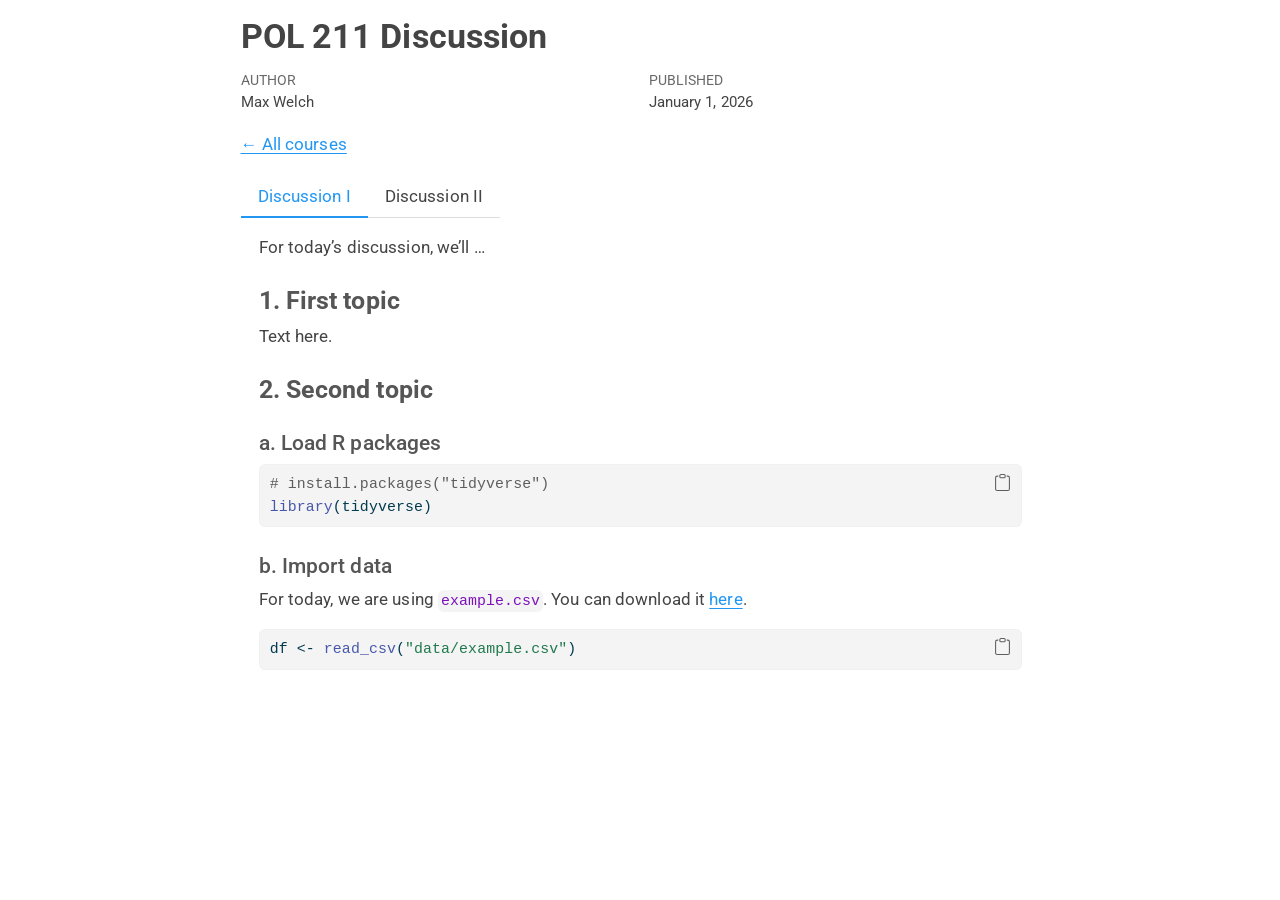
==== commit 528543e5: "replacing rmd with qmd files" ====
--- a/211-Discussion.html
+++ b/211-Discussion.html
@@ -1,464 +1,2687 @@
 <!DOCTYPE html>
-
-<html>
-
-<head>
-
-<meta charset="utf-8" />
-<meta name="generator" content="pandoc" />
-<meta http-equiv="X-UA-Compatible" content="IE=EDGE" />
-
-
-<meta name="author" content="Max Welch" />
-
+<html xmlns="http://www.w3.org/1999/xhtml" lang="en" xml:lang="en"><head>
+
+<meta charset="utf-8">
+<meta name="generator" content="quarto-1.8.25">
+
+<meta name="viewport" content="width=device-width, initial-scale=1.0, user-scalable=yes">
+
+<meta name="author" content="Max Welch">
+<meta name="dcterms.date" content="2026-01-01">
 
 <title>POL 211 Discussion</title>
-
-<script>// Pandoc 2.9 adds attributes on both header and div. We remove the former (to
-// be compatible with the behavior of Pandoc < 2.8).
-document.addEventListener('DOMContentLoaded', function(e) {
-  var hs = document.querySelectorAll("div.section[class*='level'] > :first-child");
-  var i, h, a;
-  for (i = 0; i < hs.length; i++) {
-    h = hs[i];
-    if (!/^h[1-6]$/i.test(h.tagName)) continue;  // it should be a header h1-h6
-    a = h.attributes;
-    while (a.length > 0) h.removeAttribute(a[0].name);
-  }
-});
-</script>
-<script>/*! jQuery v3.6.0 | (c) OpenJS Foundation and other contributors | jquery.org/license */
-!function(e,t){"use strict";"object"==typeof module&&"object"==typeof module.exports?module.exports=e.document?t(e,!0):function(e){if(!e.document)throw new Error("jQuery requires a window with a document");return t(e)}:t(e)}("undefined"!=typeof window?window:this,function(C,e){"use strict";var t=[],r=Object.getPrototypeOf,s=t.slice,g=t.flat?function(e){return t.flat.call(e)}:function(e){return t.concat.apply([],e)},u=t.push,i=t.indexOf,n={},o=n.toString,v=n.hasOwnProperty,a=v.toString,l=a.call(Object),y={},m=function(e){return"function"==typeof e&&"number"!=typeof e.nodeType&&"function"!=typeof e.item},x=function(e){return null!=e&&e===e.window},E=C.document,c={type:!0,src:!0,nonce:!0,noModule:!0};function b(e,t,n){var r,i,o=(n=n||E).createElement("script");if(o.text=e,t)for(r in c)(i=t[r]||t.getAttribute&&t.getAttribute(r))&&o.setAttribute(r,i);n.head.appendChild(o).parentNode.removeChild(o)}function w(e){return null==e?e+"":"object"==typeof e||"function"==typeof e?n[o.call(e)]||"object":typeof e}var f="3.6.0",S=function(e,t){return new S.fn.init(e,t)};function p(e){var t=!!e&&"length"in e&&e.length,n=w(e);return!m(e)&&!x(e)&&("array"===n||0===t||"number"==typeof t&&0<t&&t-1 in e)}S.fn=S.prototype={jquery:f,constructor:S,length:0,toArray:function(){return s.call(this)},get:function(e){return null==e?s.call(this):e<0?this[e+this.length]:this[e]},pushStack:function(e){var t=S.merge(this.constructor(),e);return t.prevObject=this,t},each:function(e){return S.each(this,e)},map:function(n){return this.pushStack(S.map(this,function(e,t){return n.call(e,t,e)}))},slice:function(){return this.pushStack(s.apply(this,arguments))},first:function(){return this.eq(0)},last:function(){return this.eq(-1)},even:function(){return this.pushStack(S.grep(this,function(e,t){return(t+1)%2}))},odd:function(){return this.pushStack(S.grep(this,function(e,t){return t%2}))},eq:function(e){var t=this.length,n=+e+(e<0?t:0);return this.pushStack(0<=n&&n<t?[this[n]]:[])},end:function(){return this.prevObject||this.constructor()},push:u,sort:t.sort,splice:t.splice},S.extend=S.fn.extend=function(){var e,t,n,r,i,o,a=arguments[0]||{},s=1,u=arguments.length,l=!1;for("boolean"==typeof a&&(l=a,a=arguments[s]||{},s++),"object"==typeof a||m(a)||(a={}),s===u&&(a=this,s--);s<u;s++)if(null!=(e=arguments[s]))for(t in e)r=e[t],"__proto__"!==t&&a!==r&&(l&&r&&(S.isPlainObject(r)||(i=Array.isArray(r)))?(n=a[t],o=i&&!Array.isArray(n)?[]:i||S.isPlainObject(n)?n:{},i=!1,a[t]=S.extend(l,o,r)):void 0!==r&&(a[t]=r));return a},S.extend({expando:"jQuery"+(f+Math.random()).replace(/\D/g,""),isReady:!0,error:function(e){throw new Error(e)},noop:function(){},isPlainObject:function(e){var t,n;return!(!e||"[object Object]"!==o.call(e))&&(!(t=r(e))||"function"==typeof(n=v.call(t,"constructor")&&t.constructor)&&a.call(n)===l)},isEmptyObject:function(e){var t;for(t in e)return!1;return!0},globalEval:function(e,t,n){b(e,{nonce:t&&t.nonce},n)},each:function(e,t){var n,r=0;if(p(e)){for(n=e.length;r<n;r++)if(!1===t.call(e[r],r,e[r]))break}else for(r in e)if(!1===t.call(e[r],r,e[r]))break;return e},makeArray:function(e,t){var n=t||[];return null!=e&&(p(Object(e))?S.merge(n,"string"==typeof e?[e]:e):u.call(n,e)),n},inArray:function(e,t,n){return null==t?-1:i.call(t,e,n)},merge:function(e,t){for(var n=+t.length,r=0,i=e.length;r<n;r++)e[i++]=t[r];return e.length=i,e},grep:function(e,t,n){for(var r=[],i=0,o=e.length,a=!n;i<o;i++)!t(e[i],i)!==a&&r.push(e[i]);return r},map:function(e,t,n){var r,i,o=0,a=[];if(p(e))for(r=e.length;o<r;o++)null!=(i=t(e[o],o,n))&&a.push(i);else for(o in e)null!=(i=t(e[o],o,n))&&a.push(i);return g(a)},guid:1,support:y}),"function"==typeof Symbol&&(S.fn[Symbol.iterator]=t[Symbol.iterator]),S.each("Boolean Number String Function Array Date RegExp Object Error Symbol".split(" "),function(e,t){n["[object "+t+"]"]=t.toLowerCase()});var d=function(n){var e,d,b,o,i,h,f,g,w,u,l,T,C,a,E,v,s,c,y,S="sizzle"+1*new Date,p=n.document,k=0,r=0,m=ue(),x=ue(),A=ue(),N=ue(),j=function(e,t){return e===t&&(l=!0),0},D={}.hasOwnProperty,t=[],q=t.pop,L=t.push,H=t.push,O=t.slice,P=function(e,t){for(var n=0,r=e.length;n<r;n++)if(e[n]===t)return n;return-1},R="checked|selected|async|autofocus|autoplay|controls|defer|disabled|hidden|ismap|loop|multiple|open|readonly|required|scoped",M="[\\x20\\t\\r\\n\\f]",I="(?:\\\\[\\da-fA-F]{1,6}"+M+"?|\\\\[^\\r\\n\\f]|[\\w-]|[^\0-\\x7f])+",W="\\["+M+"*("+I+")(?:"+M+"*([*^$|!~]?=)"+M+"*(?:'((?:\\\\.|[^\\\\'])*)'|\"((?:\\\\.|[^\\\\\"])*)\"|("+I+"))|)"+M+"*\\]",F=":("+I+")(?:\\((('((?:\\\\.|[^\\\\'])*)'|\"((?:\\\\.|[^\\\\\"])*)\")|((?:\\\\.|[^\\\\()[\\]]|"+W+")*)|.*)\\)|)",B=new RegExp(M+"+","g"),$=new RegExp("^"+M+"+|((?:^|[^\\\\])(?:\\\\.)*)"+M+"+$","g"),_=new RegExp("^"+M+"*,"+M+"*"),z=new RegExp("^"+M+"*([>+~]|"+M+")"+M+"*"),U=new RegExp(M+"|>"),X=new RegExp(F),V=new RegExp("^"+I+"$"),G={ID:new RegExp("^#("+I+")"),CLASS:new RegExp("^\\.("+I+")"),TAG:new RegExp("^("+I+"|[*])"),ATTR:new RegExp("^"+W),PSEUDO:new RegExp("^"+F),CHILD:new RegExp("^:(only|first|last|nth|nth-last)-(child|of-type)(?:\\("+M+"*(even|odd|(([+-]|)(\\d*)n|)"+M+"*(?:([+-]|)"+M+"*(\\d+)|))"+M+"*\\)|)","i"),bool:new RegExp("^(?:"+R+")$","i"),needsContext:new RegExp("^"+M+"*[>+~]|:(even|odd|eq|gt|lt|nth|first|last)(?:\\("+M+"*((?:-\\d)?\\d*)"+M+"*\\)|)(?=[^-]|$)","i")},Y=/HTML$/i,Q=/^(?:input|select|textarea|button)$/i,J=/^h\d$/i,K=/^[^{]+\{\s*\[native \w/,Z=/^(?:#([\w-]+)|(\w+)|\.([\w-]+))$/,ee=/[+~]/,te=new RegExp("\\\\[\\da-fA-F]{1,6}"+M+"?|\\\\([^\\r\\n\\f])","g"),ne=function(e,t){var n="0x"+e.slice(1)-65536;return t||(n<0?String.fromCharCode(n+65536):String.fromCharCode(n>>10|55296,1023&n|56320))},re=/([\0-\x1f\x7f]|^-?\d)|^-$|[^\0-\x1f\x7f-\uFFFF\w-]/g,ie=function(e,t){return t?"\0"===e?"\ufffd":e.slice(0,-1)+"\\"+e.charCodeAt(e.length-1).toString(16)+" ":"\\"+e},oe=function(){T()},ae=be(function(e){return!0===e.disabled&&"fieldset"===e.nodeName.toLowerCase()},{dir:"parentNode",next:"legend"});try{H.apply(t=O.call(p.childNodes),p.childNodes),t[p.childNodes.length].nodeType}catch(e){H={apply:t.length?function(e,t){L.apply(e,O.call(t))}:function(e,t){var n=e.length,r=0;while(e[n++]=t[r++]);e.length=n-1}}}function se(t,e,n,r){var i,o,a,s,u,l,c,f=e&&e.ownerDocument,p=e?e.nodeType:9;if(n=n||[],"string"!=typeof t||!t||1!==p&&9!==p&&11!==p)return n;if(!r&&(T(e),e=e||C,E)){if(11!==p&&(u=Z.exec(t)))if(i=u[1]){if(9===p){if(!(a=e.getElementById(i)))return n;if(a.id===i)return n.push(a),n}else if(f&&(a=f.getElementById(i))&&y(e,a)&&a.id===i)return n.push(a),n}else{if(u[2])return H.apply(n,e.getElementsByTagName(t)),n;if((i=u[3])&&d.getElementsByClassName&&e.getElementsByClassName)return H.apply(n,e.getElementsByClassName(i)),n}if(d.qsa&&!N[t+" "]&&(!v||!v.test(t))&&(1!==p||"object"!==e.nodeName.toLowerCase())){if(c=t,f=e,1===p&&(U.test(t)||z.test(t))){(f=ee.test(t)&&ye(e.parentNode)||e)===e&&d.scope||((s=e.getAttribute("id"))?s=s.replace(re,ie):e.setAttribute("id",s=S)),o=(l=h(t)).length;while(o--)l[o]=(s?"#"+s:":scope")+" "+xe(l[o]);c=l.join(",")}try{return H.apply(n,f.querySelectorAll(c)),n}catch(e){N(t,!0)}finally{s===S&&e.removeAttribute("id")}}}return g(t.replace($,"$1"),e,n,r)}function ue(){var r=[];return function e(t,n){return r.push(t+" ")>b.cacheLength&&delete e[r.shift()],e[t+" "]=n}}function le(e){return e[S]=!0,e}function ce(e){var t=C.createElement("fieldset");try{return!!e(t)}catch(e){return!1}finally{t.parentNode&&t.parentNode.removeChild(t),t=null}}function fe(e,t){var n=e.split("|"),r=n.length;while(r--)b.attrHandle[n[r]]=t}function pe(e,t){var n=t&&e,r=n&&1===e.nodeType&&1===t.nodeType&&e.sourceIndex-t.sourceIndex;if(r)return r;if(n)while(n=n.nextSibling)if(n===t)return-1;return e?1:-1}function de(t){return function(e){return"input"===e.nodeName.toLowerCase()&&e.type===t}}function he(n){return function(e){var t=e.nodeName.toLowerCase();return("input"===t||"button"===t)&&e.type===n}}function ge(t){return function(e){return"form"in e?e.parentNode&&!1===e.disabled?"label"in e?"label"in e.parentNode?e.parentNode.disabled===t:e.disabled===t:e.isDisabled===t||e.isDisabled!==!t&&ae(e)===t:e.disabled===t:"label"in e&&e.disabled===t}}function ve(a){return le(function(o){return o=+o,le(function(e,t){var n,r=a([],e.length,o),i=r.length;while(i--)e[n=r[i]]&&(e[n]=!(t[n]=e[n]))})})}function ye(e){return e&&"undefined"!=typeof e.getElementsByTagName&&e}for(e in d=se.support={},i=se.isXML=function(e){var t=e&&e.namespaceURI,n=e&&(e.ownerDocument||e).documentElement;return!Y.test(t||n&&n.nodeName||"HTML")},T=se.setDocument=function(e){var t,n,r=e?e.ownerDocument||e:p;return r!=C&&9===r.nodeType&&r.documentElement&&(a=(C=r).documentElement,E=!i(C),p!=C&&(n=C.defaultView)&&n.top!==n&&(n.addEventListener?n.addEventListener("unload",oe,!1):n.attachEvent&&n.attachEvent("onunload",oe)),d.scope=ce(function(e){return a.appendChild(e).appendChild(C.createElement("div")),"undefined"!=typeof e.querySelectorAll&&!e.querySelectorAll(":scope fieldset div").length}),d.attributes=ce(function(e){return e.className="i",!e.getAttribute("className")}),d.getElementsByTagName=ce(function(e){return e.appendChild(C.createComment("")),!e.getElementsByTagName("*").length}),d.getElementsByClassName=K.test(C.getElementsByClassName),d.getById=ce(function(e){return a.appendChild(e).id=S,!C.getElementsByName||!C.getElementsByName(S).length}),d.getById?(b.filter.ID=function(e){var t=e.replace(te,ne);return function(e){return e.getAttribute("id")===t}},b.find.ID=function(e,t){if("undefined"!=typeof t.getElementById&&E){var n=t.getElementById(e);return n?[n]:[]}}):(b.filter.ID=function(e){var n=e.replace(te,ne);return function(e){var t="undefined"!=typeof e.getAttributeNode&&e.getAttributeNode("id");return t&&t.value===n}},b.find.ID=function(e,t){if("undefined"!=typeof t.getElementById&&E){var n,r,i,o=t.getElementById(e);if(o){if((n=o.getAttributeNode("id"))&&n.value===e)return[o];i=t.getElementsByName(e),r=0;while(o=i[r++])if((n=o.getAttributeNode("id"))&&n.value===e)return[o]}return[]}}),b.find.TAG=d.getElementsByTagName?function(e,t){return"undefined"!=typeof t.getElementsByTagName?t.getElementsByTagName(e):d.qsa?t.querySelectorAll(e):void 0}:function(e,t){var n,r=[],i=0,o=t.getElementsByTagName(e);if("*"===e){while(n=o[i++])1===n.nodeType&&r.push(n);return r}return o},b.find.CLASS=d.getElementsByClassName&&function(e,t){if("undefined"!=typeof t.getElementsByClassName&&E)return t.getElementsByClassName(e)},s=[],v=[],(d.qsa=K.test(C.querySelectorAll))&&(ce(function(e){var t;a.appendChild(e).innerHTML="<a id='"+S+"'></a><select id='"+S+"-\r\\' msallowcapture=''><option selected=''></option></select>",e.querySelectorAll("[msallowcapture^='']").length&&v.push("[*^$]="+M+"*(?:''|\"\")"),e.querySelectorAll("[selected]").length||v.push("\\["+M+"*(?:value|"+R+")"),e.querySelectorAll("[id~="+S+"-]").length||v.push("~="),(t=C.createElement("input")).setAttribute("name",""),e.appendChild(t),e.querySelectorAll("[name='']").length||v.push("\\["+M+"*name"+M+"*="+M+"*(?:''|\"\")"),e.querySelectorAll(":checked").length||v.push(":checked"),e.querySelectorAll("a#"+S+"+*").length||v.push(".#.+[+~]"),e.querySelectorAll("\\\f"),v.push("[\\r\\n\\f]")}),ce(function(e){e.innerHTML="<a href='' disabled='disabled'></a><select disabled='disabled'><option/></select>";var t=C.createElement("input");t.setAttribute("type","hidden"),e.appendChild(t).setAttribute("name","D"),e.querySelectorAll("[name=d]").length&&v.push("name"+M+"*[*^$|!~]?="),2!==e.querySelectorAll(":enabled").length&&v.push(":enabled",":disabled"),a.appendChild(e).disabled=!0,2!==e.querySelectorAll(":disabled").length&&v.push(":enabled",":disabled"),e.querySelectorAll("*,:x"),v.push(",.*:")})),(d.matchesSelector=K.test(c=a.matches||a.webkitMatchesSelector||a.mozMatchesSelector||a.oMatchesSelector||a.msMatchesSelector))&&ce(function(e){d.disconnectedMatch=c.call(e,"*"),c.call(e,"[s!='']:x"),s.push("!=",F)}),v=v.length&&new RegExp(v.join("|")),s=s.length&&new RegExp(s.join("|")),t=K.test(a.compareDocumentPosition),y=t||K.test(a.contains)?function(e,t){var n=9===e.nodeType?e.documentElement:e,r=t&&t.parentNode;return e===r||!(!r||1!==r.nodeType||!(n.contains?n.contains(r):e.compareDocumentPosition&&16&e.compareDocumentPosition(r)))}:function(e,t){if(t)while(t=t.parentNode)if(t===e)return!0;return!1},j=t?function(e,t){if(e===t)return l=!0,0;var n=!e.compareDocumentPosition-!t.compareDocumentPosition;return n||(1&(n=(e.ownerDocument||e)==(t.ownerDocument||t)?e.compareDocumentPosition(t):1)||!d.sortDetached&&t.compareDocumentPosition(e)===n?e==C||e.ownerDocument==p&&y(p,e)?-1:t==C||t.ownerDocument==p&&y(p,t)?1:u?P(u,e)-P(u,t):0:4&n?-1:1)}:function(e,t){if(e===t)return l=!0,0;var n,r=0,i=e.parentNode,o=t.parentNode,a=[e],s=[t];if(!i||!o)return e==C?-1:t==C?1:i?-1:o?1:u?P(u,e)-P(u,t):0;if(i===o)return pe(e,t);n=e;while(n=n.parentNode)a.unshift(n);n=t;while(n=n.parentNode)s.unshift(n);while(a[r]===s[r])r++;return r?pe(a[r],s[r]):a[r]==p?-1:s[r]==p?1:0}),C},se.matches=function(e,t){return se(e,null,null,t)},se.matchesSelector=function(e,t){if(T(e),d.matchesSelector&&E&&!N[t+" "]&&(!s||!s.test(t))&&(!v||!v.test(t)))try{var n=c.call(e,t);if(n||d.disconnectedMatch||e.document&&11!==e.document.nodeType)return n}catch(e){N(t,!0)}return 0<se(t,C,null,[e]).length},se.contains=function(e,t){return(e.ownerDocument||e)!=C&&T(e),y(e,t)},se.attr=function(e,t){(e.ownerDocument||e)!=C&&T(e);var n=b.attrHandle[t.toLowerCase()],r=n&&D.call(b.attrHandle,t.toLowerCase())?n(e,t,!E):void 0;return void 0!==r?r:d.attributes||!E?e.getAttribute(t):(r=e.getAttributeNode(t))&&r.specified?r.value:null},se.escape=function(e){return(e+"").replace(re,ie)},se.error=function(e){throw new Error("Syntax error, unrecognized expression: "+e)},se.uniqueSort=function(e){var t,n=[],r=0,i=0;if(l=!d.detectDuplicates,u=!d.sortStable&&e.slice(0),e.sort(j),l){while(t=e[i++])t===e[i]&&(r=n.push(i));while(r--)e.splice(n[r],1)}return u=null,e},o=se.getText=function(e){var t,n="",r=0,i=e.nodeType;if(i){if(1===i||9===i||11===i){if("string"==typeof e.textContent)return e.textContent;for(e=e.firstChild;e;e=e.nextSibling)n+=o(e)}else if(3===i||4===i)return e.nodeValue}else while(t=e[r++])n+=o(t);return n},(b=se.selectors={cacheLength:50,createPseudo:le,match:G,attrHandle:{},find:{},relative:{">":{dir:"parentNode",first:!0}," ":{dir:"parentNode"},"+":{dir:"previousSibling",first:!0},"~":{dir:"previousSibling"}},preFilter:{ATTR:function(e){return e[1]=e[1].replace(te,ne),e[3]=(e[3]||e[4]||e[5]||"").replace(te,ne),"~="===e[2]&&(e[3]=" "+e[3]+" "),e.slice(0,4)},CHILD:function(e){return e[1]=e[1].toLowerCase(),"nth"===e[1].slice(0,3)?(e[3]||se.error(e[0]),e[4]=+(e[4]?e[5]+(e[6]||1):2*("even"===e[3]||"odd"===e[3])),e[5]=+(e[7]+e[8]||"odd"===e[3])):e[3]&&se.error(e[0]),e},PSEUDO:function(e){var t,n=!e[6]&&e[2];return G.CHILD.test(e[0])?null:(e[3]?e[2]=e[4]||e[5]||"":n&&X.test(n)&&(t=h(n,!0))&&(t=n.indexOf(")",n.length-t)-n.length)&&(e[0]=e[0].slice(0,t),e[2]=n.slice(0,t)),e.slice(0,3))}},filter:{TAG:function(e){var t=e.replace(te,ne).toLowerCase();return"*"===e?function(){return!0}:function(e){return e.nodeName&&e.nodeName.toLowerCase()===t}},CLASS:function(e){var t=m[e+" "];return t||(t=new RegExp("(^|"+M+")"+e+"("+M+"|$)"))&&m(e,function(e){return t.test("string"==typeof e.className&&e.className||"undefined"!=typeof e.getAttribute&&e.getAttribute("class")||"")})},ATTR:function(n,r,i){return function(e){var t=se.attr(e,n);return null==t?"!="===r:!r||(t+="","="===r?t===i:"!="===r?t!==i:"^="===r?i&&0===t.indexOf(i):"*="===r?i&&-1<t.indexOf(i):"$="===r?i&&t.slice(-i.length)===i:"~="===r?-1<(" "+t.replace(B," ")+" ").indexOf(i):"|="===r&&(t===i||t.slice(0,i.length+1)===i+"-"))}},CHILD:function(h,e,t,g,v){var y="nth"!==h.slice(0,3),m="last"!==h.slice(-4),x="of-type"===e;return 1===g&&0===v?function(e){return!!e.parentNode}:function(e,t,n){var r,i,o,a,s,u,l=y!==m?"nextSibling":"previousSibling",c=e.parentNode,f=x&&e.nodeName.toLowerCase(),p=!n&&!x,d=!1;if(c){if(y){while(l){a=e;while(a=a[l])if(x?a.nodeName.toLowerCase()===f:1===a.nodeType)return!1;u=l="only"===h&&!u&&"nextSibling"}return!0}if(u=[m?c.firstChild:c.lastChild],m&&p){d=(s=(r=(i=(o=(a=c)[S]||(a[S]={}))[a.uniqueID]||(o[a.uniqueID]={}))[h]||[])[0]===k&&r[1])&&r[2],a=s&&c.childNodes[s];while(a=++s&&a&&a[l]||(d=s=0)||u.pop())if(1===a.nodeType&&++d&&a===e){i[h]=[k,s,d];break}}else if(p&&(d=s=(r=(i=(o=(a=e)[S]||(a[S]={}))[a.uniqueID]||(o[a.uniqueID]={}))[h]||[])[0]===k&&r[1]),!1===d)while(a=++s&&a&&a[l]||(d=s=0)||u.pop())if((x?a.nodeName.toLowerCase()===f:1===a.nodeType)&&++d&&(p&&((i=(o=a[S]||(a[S]={}))[a.uniqueID]||(o[a.uniqueID]={}))[h]=[k,d]),a===e))break;return(d-=v)===g||d%g==0&&0<=d/g}}},PSEUDO:function(e,o){var t,a=b.pseudos[e]||b.setFilters[e.toLowerCase()]||se.error("unsupported pseudo: "+e);return a[S]?a(o):1<a.length?(t=[e,e,"",o],b.setFilters.hasOwnProperty(e.toLowerCase())?le(function(e,t){var n,r=a(e,o),i=r.length;while(i--)e[n=P(e,r[i])]=!(t[n]=r[i])}):function(e){return a(e,0,t)}):a}},pseudos:{not:le(function(e){var r=[],i=[],s=f(e.replace($,"$1"));return s[S]?le(function(e,t,n,r){var i,o=s(e,null,r,[]),a=e.length;while(a--)(i=o[a])&&(e[a]=!(t[a]=i))}):function(e,t,n){return r[0]=e,s(r,null,n,i),r[0]=null,!i.pop()}}),has:le(function(t){return function(e){return 0<se(t,e).length}}),contains:le(function(t){return t=t.replace(te,ne),function(e){return-1<(e.textContent||o(e)).indexOf(t)}}),lang:le(function(n){return V.test(n||"")||se.error("unsupported lang: "+n),n=n.replace(te,ne).toLowerCase(),function(e){var t;do{if(t=E?e.lang:e.getAttribute("xml:lang")||e.getAttribute("lang"))return(t=t.toLowerCase())===n||0===t.indexOf(n+"-")}while((e=e.parentNode)&&1===e.nodeType);return!1}}),target:function(e){var t=n.location&&n.location.hash;return t&&t.slice(1)===e.id},root:function(e){return e===a},focus:function(e){return e===C.activeElement&&(!C.hasFocus||C.hasFocus())&&!!(e.type||e.href||~e.tabIndex)},enabled:ge(!1),disabled:ge(!0),checked:function(e){var t=e.nodeName.toLowerCase();return"input"===t&&!!e.checked||"option"===t&&!!e.selected},selected:function(e){return e.parentNode&&e.parentNode.selectedIndex,!0===e.selected},empty:function(e){for(e=e.firstChild;e;e=e.nextSibling)if(e.nodeType<6)return!1;return!0},parent:function(e){return!b.pseudos.empty(e)},header:function(e){return J.test(e.nodeName)},input:function(e){return Q.test(e.nodeName)},button:function(e){var t=e.nodeName.toLowerCase();return"input"===t&&"button"===e.type||"button"===t},text:function(e){var t;return"input"===e.nodeName.toLowerCase()&&"text"===e.type&&(null==(t=e.getAttribute("type"))||"text"===t.toLowerCase())},first:ve(function(){return[0]}),last:ve(function(e,t){return[t-1]}),eq:ve(function(e,t,n){return[n<0?n+t:n]}),even:ve(function(e,t){for(var n=0;n<t;n+=2)e.push(n);return e}),odd:ve(function(e,t){for(var n=1;n<t;n+=2)e.push(n);return e}),lt:ve(function(e,t,n){for(var r=n<0?n+t:t<n?t:n;0<=--r;)e.push(r);return e}),gt:ve(function(e,t,n){for(var r=n<0?n+t:n;++r<t;)e.push(r);return e})}}).pseudos.nth=b.pseudos.eq,{radio:!0,checkbox:!0,file:!0,password:!0,image:!0})b.pseudos[e]=de(e);for(e in{submit:!0,reset:!0})b.pseudos[e]=he(e);function me(){}function xe(e){for(var t=0,n=e.length,r="";t<n;t++)r+=e[t].value;return r}function be(s,e,t){var u=e.dir,l=e.next,c=l||u,f=t&&"parentNode"===c,p=r++;return e.first?function(e,t,n){while(e=e[u])if(1===e.nodeType||f)return s(e,t,n);return!1}:function(e,t,n){var r,i,o,a=[k,p];if(n){while(e=e[u])if((1===e.nodeType||f)&&s(e,t,n))return!0}else while(e=e[u])if(1===e.nodeType||f)if(i=(o=e[S]||(e[S]={}))[e.uniqueID]||(o[e.uniqueID]={}),l&&l===e.nodeName.toLowerCase())e=e[u]||e;else{if((r=i[c])&&r[0]===k&&r[1]===p)return a[2]=r[2];if((i[c]=a)[2]=s(e,t,n))return!0}return!1}}function we(i){return 1<i.length?function(e,t,n){var r=i.length;while(r--)if(!i[r](e,t,n))return!1;return!0}:i[0]}function Te(e,t,n,r,i){for(var o,a=[],s=0,u=e.length,l=null!=t;s<u;s++)(o=e[s])&&(n&&!n(o,r,i)||(a.push(o),l&&t.push(s)));return a}function Ce(d,h,g,v,y,e){return v&&!v[S]&&(v=Ce(v)),y&&!y[S]&&(y=Ce(y,e)),le(function(e,t,n,r){var i,o,a,s=[],u=[],l=t.length,c=e||function(e,t,n){for(var r=0,i=t.length;r<i;r++)se(e,t[r],n);return n}(h||"*",n.nodeType?[n]:n,[]),f=!d||!e&&h?c:Te(c,s,d,n,r),p=g?y||(e?d:l||v)?[]:t:f;if(g&&g(f,p,n,r),v){i=Te(p,u),v(i,[],n,r),o=i.length;while(o--)(a=i[o])&&(p[u[o]]=!(f[u[o]]=a))}if(e){if(y||d){if(y){i=[],o=p.length;while(o--)(a=p[o])&&i.push(f[o]=a);y(null,p=[],i,r)}o=p.length;while(o--)(a=p[o])&&-1<(i=y?P(e,a):s[o])&&(e[i]=!(t[i]=a))}}else p=Te(p===t?p.splice(l,p.length):p),y?y(null,t,p,r):H.apply(t,p)})}function Ee(e){for(var i,t,n,r=e.length,o=b.relative[e[0].type],a=o||b.relative[" "],s=o?1:0,u=be(function(e){return e===i},a,!0),l=be(function(e){return-1<P(i,e)},a,!0),c=[function(e,t,n){var r=!o&&(n||t!==w)||((i=t).nodeType?u(e,t,n):l(e,t,n));return i=null,r}];s<r;s++)if(t=b.relative[e[s].type])c=[be(we(c),t)];else{if((t=b.filter[e[s].type].apply(null,e[s].matches))[S]){for(n=++s;n<r;n++)if(b.relative[e[n].type])break;return Ce(1<s&&we(c),1<s&&xe(e.slice(0,s-1).concat({value:" "===e[s-2].type?"*":""})).replace($,"$1"),t,s<n&&Ee(e.slice(s,n)),n<r&&Ee(e=e.slice(n)),n<r&&xe(e))}c.push(t)}return we(c)}return me.prototype=b.filters=b.pseudos,b.setFilters=new me,h=se.tokenize=function(e,t){var n,r,i,o,a,s,u,l=x[e+" "];if(l)return t?0:l.slice(0);a=e,s=[],u=b.preFilter;while(a){for(o in n&&!(r=_.exec(a))||(r&&(a=a.slice(r[0].length)||a),s.push(i=[])),n=!1,(r=z.exec(a))&&(n=r.shift(),i.push({value:n,type:r[0].replace($," ")}),a=a.slice(n.length)),b.filter)!(r=G[o].exec(a))||u[o]&&!(r=u[o](r))||(n=r.shift(),i.push({value:n,type:o,matches:r}),a=a.slice(n.length));if(!n)break}return t?a.length:a?se.error(e):x(e,s).slice(0)},f=se.compile=function(e,t){var n,v,y,m,x,r,i=[],o=[],a=A[e+" "];if(!a){t||(t=h(e)),n=t.length;while(n--)(a=Ee(t[n]))[S]?i.push(a):o.push(a);(a=A(e,(v=o,m=0<(y=i).length,x=0<v.length,r=function(e,t,n,r,i){var o,a,s,u=0,l="0",c=e&&[],f=[],p=w,d=e||x&&b.find.TAG("*",i),h=k+=null==p?1:Math.random()||.1,g=d.length;for(i&&(w=t==C||t||i);l!==g&&null!=(o=d[l]);l++){if(x&&o){a=0,t||o.ownerDocument==C||(T(o),n=!E);while(s=v[a++])if(s(o,t||C,n)){r.push(o);break}i&&(k=h)}m&&((o=!s&&o)&&u--,e&&c.push(o))}if(u+=l,m&&l!==u){a=0;while(s=y[a++])s(c,f,t,n);if(e){if(0<u)while(l--)c[l]||f[l]||(f[l]=q.call(r));f=Te(f)}H.apply(r,f),i&&!e&&0<f.length&&1<u+y.length&&se.uniqueSort(r)}return i&&(k=h,w=p),c},m?le(r):r))).selector=e}return a},g=se.select=function(e,t,n,r){var i,o,a,s,u,l="function"==typeof e&&e,c=!r&&h(e=l.selector||e);if(n=n||[],1===c.length){if(2<(o=c[0]=c[0].slice(0)).length&&"ID"===(a=o[0]).type&&9===t.nodeType&&E&&b.relative[o[1].type]){if(!(t=(b.find.ID(a.matches[0].replace(te,ne),t)||[])[0]))return n;l&&(t=t.parentNode),e=e.slice(o.shift().value.length)}i=G.needsContext.test(e)?0:o.length;while(i--){if(a=o[i],b.relative[s=a.type])break;if((u=b.find[s])&&(r=u(a.matches[0].replace(te,ne),ee.test(o[0].type)&&ye(t.parentNode)||t))){if(o.splice(i,1),!(e=r.length&&xe(o)))return H.apply(n,r),n;break}}}return(l||f(e,c))(r,t,!E,n,!t||ee.test(e)&&ye(t.parentNode)||t),n},d.sortStable=S.split("").sort(j).join("")===S,d.detectDuplicates=!!l,T(),d.sortDetached=ce(function(e){return 1&e.compareDocumentPosition(C.createElement("fieldset"))}),ce(function(e){return e.innerHTML="<a href='#'></a>","#"===e.firstChild.getAttribute("href")})||fe("type|href|height|width",function(e,t,n){if(!n)return e.getAttribute(t,"type"===t.toLowerCase()?1:2)}),d.attributes&&ce(function(e){return e.innerHTML="<input/>",e.firstChild.setAttribute("value",""),""===e.firstChild.getAttribute("value")})||fe("value",function(e,t,n){if(!n&&"input"===e.nodeName.toLowerCase())return e.defaultValue}),ce(function(e){return null==e.getAttribute("disabled")})||fe(R,function(e,t,n){var r;if(!n)return!0===e[t]?t.toLowerCase():(r=e.getAttributeNode(t))&&r.specified?r.value:null}),se}(C);S.find=d,S.expr=d.selectors,S.expr[":"]=S.expr.pseudos,S.uniqueSort=S.unique=d.uniqueSort,S.text=d.getText,S.isXMLDoc=d.isXML,S.contains=d.contains,S.escapeSelector=d.escape;var h=function(e,t,n){var r=[],i=void 0!==n;while((e=e[t])&&9!==e.nodeType)if(1===e.nodeType){if(i&&S(e).is(n))break;r.push(e)}return r},T=function(e,t){for(var n=[];e;e=e.nextSibling)1===e.nodeType&&e!==t&&n.push(e);return n},k=S.expr.match.needsContext;function A(e,t){return e.nodeName&&e.nodeName.toLowerCase()===t.toLowerCase()}var N=/^<([a-z][^\/\0>:\x20\t\r\n\f]*)[\x20\t\r\n\f]*\/?>(?:<\/\1>|)$/i;function j(e,n,r){return m(n)?S.grep(e,function(e,t){return!!n.call(e,t,e)!==r}):n.nodeType?S.grep(e,function(e){return e===n!==r}):"string"!=typeof n?S.grep(e,function(e){return-1<i.call(n,e)!==r}):S.filter(n,e,r)}S.filter=function(e,t,n){var r=t[0];return n&&(e=":not("+e+")"),1===t.length&&1===r.nodeType?S.find.matchesSelector(r,e)?[r]:[]:S.find.matches(e,S.grep(t,function(e){return 1===e.nodeType}))},S.fn.extend({find:function(e){var t,n,r=this.length,i=this;if("string"!=typeof e)return this.pushStack(S(e).filter(function(){for(t=0;t<r;t++)if(S.contains(i[t],this))return!0}));for(n=this.pushStack([]),t=0;t<r;t++)S.find(e,i[t],n);return 1<r?S.uniqueSort(n):n},filter:function(e){return this.pushStack(j(this,e||[],!1))},not:function(e){return this.pushStack(j(this,e||[],!0))},is:function(e){return!!j(this,"string"==typeof e&&k.test(e)?S(e):e||[],!1).length}});var D,q=/^(?:\s*(<[\w\W]+>)[^>]*|#([\w-]+))$/;(S.fn.init=function(e,t,n){var r,i;if(!e)return this;if(n=n||D,"string"==typeof e){if(!(r="<"===e[0]&&">"===e[e.length-1]&&3<=e.length?[null,e,null]:q.exec(e))||!r[1]&&t)return!t||t.jquery?(t||n).find(e):this.constructor(t).find(e);if(r[1]){if(t=t instanceof S?t[0]:t,S.merge(this,S.parseHTML(r[1],t&&t.nodeType?t.ownerDocument||t:E,!0)),N.test(r[1])&&S.isPlainObject(t))for(r in t)m(this[r])?this[r](t[r]):this.attr(r,t[r]);return this}return(i=E.getElementById(r[2]))&&(this[0]=i,this.length=1),this}return e.nodeType?(this[0]=e,this.length=1,this):m(e)?void 0!==n.ready?n.ready(e):e(S):S.makeArray(e,this)}).prototype=S.fn,D=S(E);var L=/^(?:parents|prev(?:Until|All))/,H={children:!0,contents:!0,next:!0,prev:!0};function O(e,t){while((e=e[t])&&1!==e.nodeType);return e}S.fn.extend({has:function(e){var t=S(e,this),n=t.length;return this.filter(function(){for(var e=0;e<n;e++)if(S.contains(this,t[e]))return!0})},closest:function(e,t){var n,r=0,i=this.length,o=[],a="string"!=typeof e&&S(e);if(!k.test(e))for(;r<i;r++)for(n=this[r];n&&n!==t;n=n.parentNode)if(n.nodeType<11&&(a?-1<a.index(n):1===n.nodeType&&S.find.matchesSelector(n,e))){o.push(n);break}return this.pushStack(1<o.length?S.uniqueSort(o):o)},index:function(e){return e?"string"==typeof e?i.call(S(e),this[0]):i.call(this,e.jquery?e[0]:e):this[0]&&this[0].parentNode?this.first().prevAll().length:-1},add:function(e,t){return this.pushStack(S.uniqueSort(S.merge(this.get(),S(e,t))))},addBack:function(e){return this.add(null==e?this.prevObject:this.prevObject.filter(e))}}),S.each({parent:function(e){var t=e.parentNode;return t&&11!==t.nodeType?t:null},parents:function(e){return h(e,"parentNode")},parentsUntil:function(e,t,n){return h(e,"parentNode",n)},next:function(e){return O(e,"nextSibling")},prev:function(e){return O(e,"previousSibling")},nextAll:function(e){return h(e,"nextSibling")},prevAll:function(e){return h(e,"previousSibling")},nextUntil:function(e,t,n){return h(e,"nextSibling",n)},prevUntil:function(e,t,n){return h(e,"previousSibling",n)},siblings:function(e){return T((e.parentNode||{}).firstChild,e)},children:function(e){return T(e.firstChild)},contents:function(e){return null!=e.contentDocument&&r(e.contentDocument)?e.contentDocument:(A(e,"template")&&(e=e.content||e),S.merge([],e.childNodes))}},function(r,i){S.fn[r]=function(e,t){var n=S.map(this,i,e);return"Until"!==r.slice(-5)&&(t=e),t&&"string"==typeof t&&(n=S.filter(t,n)),1<this.length&&(H[r]||S.uniqueSort(n),L.test(r)&&n.reverse()),this.pushStack(n)}});var P=/[^\x20\t\r\n\f]+/g;function R(e){return e}function M(e){throw e}function I(e,t,n,r){var i;try{e&&m(i=e.promise)?i.call(e).done(t).fail(n):e&&m(i=e.then)?i.call(e,t,n):t.apply(void 0,[e].slice(r))}catch(e){n.apply(void 0,[e])}}S.Callbacks=function(r){var e,n;r="string"==typeof r?(e=r,n={},S.each(e.match(P)||[],function(e,t){n[t]=!0}),n):S.extend({},r);var i,t,o,a,s=[],u=[],l=-1,c=function(){for(a=a||r.once,o=i=!0;u.length;l=-1){t=u.shift();while(++l<s.length)!1===s[l].apply(t[0],t[1])&&r.stopOnFalse&&(l=s.length,t=!1)}r.memory||(t=!1),i=!1,a&&(s=t?[]:"")},f={add:function(){return s&&(t&&!i&&(l=s.length-1,u.push(t)),function n(e){S.each(e,function(e,t){m(t)?r.unique&&f.has(t)||s.push(t):t&&t.length&&"string"!==w(t)&&n(t)})}(arguments),t&&!i&&c()),this},remove:function(){return S.each(arguments,function(e,t){var n;while(-1<(n=S.inArray(t,s,n)))s.splice(n,1),n<=l&&l--}),this},has:function(e){return e?-1<S.inArray(e,s):0<s.length},empty:function(){return s&&(s=[]),this},disable:function(){return a=u=[],s=t="",this},disabled:function(){return!s},lock:function(){return a=u=[],t||i||(s=t=""),this},locked:function(){return!!a},fireWith:function(e,t){return a||(t=[e,(t=t||[]).slice?t.slice():t],u.push(t),i||c()),this},fire:function(){return f.fireWith(this,arguments),this},fired:function(){return!!o}};return f},S.extend({Deferred:function(e){var o=[["notify","progress",S.Callbacks("memory"),S.Callbacks("memory"),2],["resolve","done",S.Callbacks("once memory"),S.Callbacks("once memory"),0,"resolved"],["reject","fail",S.Callbacks("once memory"),S.Callbacks("once memory"),1,"rejected"]],i="pending",a={state:function(){return i},always:function(){return s.done(arguments).fail(arguments),this},"catch":function(e){return a.then(null,e)},pipe:function(){var i=arguments;return S.Deferred(function(r){S.each(o,function(e,t){var n=m(i[t[4]])&&i[t[4]];s[t[1]](function(){var e=n&&n.apply(this,arguments);e&&m(e.promise)?e.promise().progress(r.notify).done(r.resolve).fail(r.reject):r[t[0]+"With"](this,n?[e]:arguments)})}),i=null}).promise()},then:function(t,n,r){var u=0;function l(i,o,a,s){return function(){var n=this,r=arguments,e=function(){var e,t;if(!(i<u)){if((e=a.apply(n,r))===o.promise())throw new TypeError("Thenable self-resolution");t=e&&("object"==typeof e||"function"==typeof e)&&e.then,m(t)?s?t.call(e,l(u,o,R,s),l(u,o,M,s)):(u++,t.call(e,l(u,o,R,s),l(u,o,M,s),l(u,o,R,o.notifyWith))):(a!==R&&(n=void 0,r=[e]),(s||o.resolveWith)(n,r))}},t=s?e:function(){try{e()}catch(e){S.Deferred.exceptionHook&&S.Deferred.exceptionHook(e,t.stackTrace),u<=i+1&&(a!==M&&(n=void 0,r=[e]),o.rejectWith(n,r))}};i?t():(S.Deferred.getStackHook&&(t.stackTrace=S.Deferred.getStackHook()),C.setTimeout(t))}}return S.Deferred(function(e){o[0][3].add(l(0,e,m(r)?r:R,e.notifyWith)),o[1][3].add(l(0,e,m(t)?t:R)),o[2][3].add(l(0,e,m(n)?n:M))}).promise()},promise:function(e){return null!=e?S.extend(e,a):a}},s={};return S.each(o,function(e,t){var n=t[2],r=t[5];a[t[1]]=n.add,r&&n.add(function(){i=r},o[3-e][2].disable,o[3-e][3].disable,o[0][2].lock,o[0][3].lock),n.add(t[3].fire),s[t[0]]=function(){return s[t[0]+"With"](this===s?void 0:this,arguments),this},s[t[0]+"With"]=n.fireWith}),a.promise(s),e&&e.call(s,s),s},when:function(e){var n=arguments.length,t=n,r=Array(t),i=s.call(arguments),o=S.Deferred(),a=function(t){return function(e){r[t]=this,i[t]=1<arguments.length?s.call(arguments):e,--n||o.resolveWith(r,i)}};if(n<=1&&(I(e,o.done(a(t)).resolve,o.reject,!n),"pending"===o.state()||m(i[t]&&i[t].then)))return o.then();while(t--)I(i[t],a(t),o.reject);return o.promise()}});var W=/^(Eval|Internal|Range|Reference|Syntax|Type|URI)Error$/;S.Deferred.exceptionHook=function(e,t){C.console&&C.console.warn&&e&&W.test(e.name)&&C.console.warn("jQuery.Deferred exception: "+e.message,e.stack,t)},S.readyException=function(e){C.setTimeout(function(){throw e})};var F=S.Deferred();function B(){E.removeEventListener("DOMContentLoaded",B),C.removeEventListener("load",B),S.ready()}S.fn.ready=function(e){return F.then(e)["catch"](function(e){S.readyException(e)}),this},S.extend({isReady:!1,readyWait:1,ready:function(e){(!0===e?--S.readyWait:S.isReady)||(S.isReady=!0)!==e&&0<--S.readyWait||F.resolveWith(E,[S])}}),S.ready.then=F.then,"complete"===E.readyState||"loading"!==E.readyState&&!E.documentElement.doScroll?C.setTimeout(S.ready):(E.addEventListener("DOMContentLoaded",B),C.addEventListener("load",B));var $=function(e,t,n,r,i,o,a){var s=0,u=e.length,l=null==n;if("object"===w(n))for(s in i=!0,n)$(e,t,s,n[s],!0,o,a);else if(void 0!==r&&(i=!0,m(r)||(a=!0),l&&(a?(t.call(e,r),t=null):(l=t,t=function(e,t,n){return l.call(S(e),n)})),t))for(;s<u;s++)t(e[s],n,a?r:r.call(e[s],s,t(e[s],n)));return i?e:l?t.call(e):u?t(e[0],n):o},_=/^-ms-/,z=/-([a-z])/g;function U(e,t){return t.toUpperCase()}function X(e){return e.replace(_,"ms-").replace(z,U)}var V=function(e){return 1===e.nodeType||9===e.nodeType||!+e.nodeType};function G(){this.expando=S.expando+G.uid++}G.uid=1,G.prototype={cache:function(e){var t=e[this.expando];return t||(t={},V(e)&&(e.nodeType?e[this.expando]=t:Object.defineProperty(e,this.expando,{value:t,configurable:!0}))),t},set:function(e,t,n){var r,i=this.cache(e);if("string"==typeof t)i[X(t)]=n;else for(r in t)i[X(r)]=t[r];return i},get:function(e,t){return void 0===t?this.cache(e):e[this.expando]&&e[this.expando][X(t)]},access:function(e,t,n){return void 0===t||t&&"string"==typeof t&&void 0===n?this.get(e,t):(this.set(e,t,n),void 0!==n?n:t)},remove:function(e,t){var n,r=e[this.expando];if(void 0!==r){if(void 0!==t){n=(t=Array.isArray(t)?t.map(X):(t=X(t))in r?[t]:t.match(P)||[]).length;while(n--)delete r[t[n]]}(void 0===t||S.isEmptyObject(r))&&(e.nodeType?e[this.expando]=void 0:delete e[this.expando])}},hasData:function(e){var t=e[this.expando];return void 0!==t&&!S.isEmptyObject(t)}};var Y=new G,Q=new G,J=/^(?:\{[\w\W]*\}|\[[\w\W]*\])$/,K=/[A-Z]/g;function Z(e,t,n){var r,i;if(void 0===n&&1===e.nodeType)if(r="data-"+t.replace(K,"-$&").toLowerCase(),"string"==typeof(n=e.getAttribute(r))){try{n="true"===(i=n)||"false"!==i&&("null"===i?null:i===+i+""?+i:J.test(i)?JSON.parse(i):i)}catch(e){}Q.set(e,t,n)}else n=void 0;return n}S.extend({hasData:function(e){return Q.hasData(e)||Y.hasData(e)},data:function(e,t,n){return Q.access(e,t,n)},removeData:function(e,t){Q.remove(e,t)},_data:function(e,t,n){return Y.access(e,t,n)},_removeData:function(e,t){Y.remove(e,t)}}),S.fn.extend({data:function(n,e){var t,r,i,o=this[0],a=o&&o.attributes;if(void 0===n){if(this.length&&(i=Q.get(o),1===o.nodeType&&!Y.get(o,"hasDataAttrs"))){t=a.length;while(t--)a[t]&&0===(r=a[t].name).indexOf("data-")&&(r=X(r.slice(5)),Z(o,r,i[r]));Y.set(o,"hasDataAttrs",!0)}return i}return"object"==typeof n?this.each(function(){Q.set(this,n)}):$(this,function(e){var t;if(o&&void 0===e)return void 0!==(t=Q.get(o,n))?t:void 0!==(t=Z(o,n))?t:void 0;this.each(function(){Q.set(this,n,e)})},null,e,1<arguments.length,null,!0)},removeData:function(e){return this.each(function(){Q.remove(this,e)})}}),S.extend({queue:function(e,t,n){var r;if(e)return t=(t||"fx")+"queue",r=Y.get(e,t),n&&(!r||Array.isArray(n)?r=Y.access(e,t,S.makeArray(n)):r.push(n)),r||[]},dequeue:function(e,t){t=t||"fx";var n=S.queue(e,t),r=n.length,i=n.shift(),o=S._queueHooks(e,t);"inprogress"===i&&(i=n.shift(),r--),i&&("fx"===t&&n.unshift("inprogress"),delete o.stop,i.call(e,function(){S.dequeue(e,t)},o)),!r&&o&&o.empty.fire()},_queueHooks:function(e,t){var n=t+"queueHooks";return Y.get(e,n)||Y.access(e,n,{empty:S.Callbacks("once memory").add(function(){Y.remove(e,[t+"queue",n])})})}}),S.fn.extend({queue:function(t,n){var e=2;return"string"!=typeof t&&(n=t,t="fx",e--),arguments.length<e?S.queue(this[0],t):void 0===n?this:this.each(function(){var e=S.queue(this,t,n);S._queueHooks(this,t),"fx"===t&&"inprogress"!==e[0]&&S.dequeue(this,t)})},dequeue:function(e){return this.each(function(){S.dequeue(this,e)})},clearQueue:function(e){return this.queue(e||"fx",[])},promise:function(e,t){var n,r=1,i=S.Deferred(),o=this,a=this.length,s=function(){--r||i.resolveWith(o,[o])};"string"!=typeof e&&(t=e,e=void 0),e=e||"fx";while(a--)(n=Y.get(o[a],e+"queueHooks"))&&n.empty&&(r++,n.empty.add(s));return s(),i.promise(t)}});var ee=/[+-]?(?:\d*\.|)\d+(?:[eE][+-]?\d+|)/.source,te=new RegExp("^(?:([+-])=|)("+ee+")([a-z%]*)$","i"),ne=["Top","Right","Bottom","Left"],re=E.documentElement,ie=function(e){return S.contains(e.ownerDocument,e)},oe={composed:!0};re.getRootNode&&(ie=function(e){return S.contains(e.ownerDocument,e)||e.getRootNode(oe)===e.ownerDocument});var ae=function(e,t){return"none"===(e=t||e).style.display||""===e.style.display&&ie(e)&&"none"===S.css(e,"display")};function se(e,t,n,r){var i,o,a=20,s=r?function(){return r.cur()}:function(){return S.css(e,t,"")},u=s(),l=n&&n[3]||(S.cssNumber[t]?"":"px"),c=e.nodeType&&(S.cssNumber[t]||"px"!==l&&+u)&&te.exec(S.css(e,t));if(c&&c[3]!==l){u/=2,l=l||c[3],c=+u||1;while(a--)S.style(e,t,c+l),(1-o)*(1-(o=s()/u||.5))<=0&&(a=0),c/=o;c*=2,S.style(e,t,c+l),n=n||[]}return n&&(c=+c||+u||0,i=n[1]?c+(n[1]+1)*n[2]:+n[2],r&&(r.unit=l,r.start=c,r.end=i)),i}var ue={};function le(e,t){for(var n,r,i,o,a,s,u,l=[],c=0,f=e.length;c<f;c++)(r=e[c]).style&&(n=r.style.display,t?("none"===n&&(l[c]=Y.get(r,"display")||null,l[c]||(r.style.display="")),""===r.style.display&&ae(r)&&(l[c]=(u=a=o=void 0,a=(i=r).ownerDocument,s=i.nodeName,(u=ue[s])||(o=a.body.appendChild(a.createElement(s)),u=S.css(o,"display"),o.parentNode.removeChild(o),"none"===u&&(u="block"),ue[s]=u)))):"none"!==n&&(l[c]="none",Y.set(r,"display",n)));for(c=0;c<f;c++)null!=l[c]&&(e[c].style.display=l[c]);return e}S.fn.extend({show:function(){return le(this,!0)},hide:function(){return le(this)},toggle:function(e){return"boolean"==typeof e?e?this.show():this.hide():this.each(function(){ae(this)?S(this).show():S(this).hide()})}});var ce,fe,pe=/^(?:checkbox|radio)$/i,de=/<([a-z][^\/\0>\x20\t\r\n\f]*)/i,he=/^$|^module$|\/(?:java|ecma)script/i;ce=E.createDocumentFragment().appendChild(E.createElement("div")),(fe=E.createElement("input")).setAttribute("type","radio"),fe.setAttribute("checked","checked"),fe.setAttribute("name","t"),ce.appendChild(fe),y.checkClone=ce.cloneNode(!0).cloneNode(!0).lastChild.checked,ce.innerHTML="<textarea>x</textarea>",y.noCloneChecked=!!ce.cloneNode(!0).lastChild.defaultValue,ce.innerHTML="<option></option>",y.option=!!ce.lastChild;var ge={thead:[1,"<table>","</table>"],col:[2,"<table><colgroup>","</colgroup></table>"],tr:[2,"<table><tbody>","</tbody></table>"],td:[3,"<table><tbody><tr>","</tr></tbody></table>"],_default:[0,"",""]};function ve(e,t){var n;return n="undefined"!=typeof e.getElementsByTagName?e.getElementsByTagName(t||"*"):"undefined"!=typeof e.querySelectorAll?e.querySelectorAll(t||"*"):[],void 0===t||t&&A(e,t)?S.merge([e],n):n}function ye(e,t){for(var n=0,r=e.length;n<r;n++)Y.set(e[n],"globalEval",!t||Y.get(t[n],"globalEval"))}ge.tbody=ge.tfoot=ge.colgroup=ge.caption=ge.thead,ge.th=ge.td,y.option||(ge.optgroup=ge.option=[1,"<select multiple='multiple'>","</select>"]);var me=/<|&#?\w+;/;function xe(e,t,n,r,i){for(var o,a,s,u,l,c,f=t.createDocumentFragment(),p=[],d=0,h=e.length;d<h;d++)if((o=e[d])||0===o)if("object"===w(o))S.merge(p,o.nodeType?[o]:o);else if(me.test(o)){a=a||f.appendChild(t.createElement("div")),s=(de.exec(o)||["",""])[1].toLowerCase(),u=ge[s]||ge._default,a.innerHTML=u[1]+S.htmlPrefilter(o)+u[2],c=u[0];while(c--)a=a.lastChild;S.merge(p,a.childNodes),(a=f.firstChild).textContent=""}else p.push(t.createTextNode(o));f.textContent="",d=0;while(o=p[d++])if(r&&-1<S.inArray(o,r))i&&i.push(o);else if(l=ie(o),a=ve(f.appendChild(o),"script"),l&&ye(a),n){c=0;while(o=a[c++])he.test(o.type||"")&&n.push(o)}return f}var be=/^([^.]*)(?:\.(.+)|)/;function we(){return!0}function Te(){return!1}function Ce(e,t){return e===function(){try{return E.activeElement}catch(e){}}()==("focus"===t)}function Ee(e,t,n,r,i,o){var a,s;if("object"==typeof t){for(s in"string"!=typeof n&&(r=r||n,n=void 0),t)Ee(e,s,n,r,t[s],o);return e}if(null==r&&null==i?(i=n,r=n=void 0):null==i&&("string"==typeof n?(i=r,r=void 0):(i=r,r=n,n=void 0)),!1===i)i=Te;else if(!i)return e;return 1===o&&(a=i,(i=function(e){return S().off(e),a.apply(this,arguments)}).guid=a.guid||(a.guid=S.guid++)),e.each(function(){S.event.add(this,t,i,r,n)})}function Se(e,i,o){o?(Y.set(e,i,!1),S.event.add(e,i,{namespace:!1,handler:function(e){var t,n,r=Y.get(this,i);if(1&e.isTrigger&&this[i]){if(r.length)(S.event.special[i]||{}).delegateType&&e.stopPropagation();else if(r=s.call(arguments),Y.set(this,i,r),t=o(this,i),this[i](),r!==(n=Y.get(this,i))||t?Y.set(this,i,!1):n={},r!==n)return e.stopImmediatePropagation(),e.preventDefault(),n&&n.value}else r.length&&(Y.set(this,i,{value:S.event.trigger(S.extend(r[0],S.Event.prototype),r.slice(1),this)}),e.stopImmediatePropagation())}})):void 0===Y.get(e,i)&&S.event.add(e,i,we)}S.event={global:{},add:function(t,e,n,r,i){var o,a,s,u,l,c,f,p,d,h,g,v=Y.get(t);if(V(t)){n.handler&&(n=(o=n).handler,i=o.selector),i&&S.find.matchesSelector(re,i),n.guid||(n.guid=S.guid++),(u=v.events)||(u=v.events=Object.create(null)),(a=v.handle)||(a=v.handle=function(e){return"undefined"!=typeof S&&S.event.triggered!==e.type?S.event.dispatch.apply(t,arguments):void 0}),l=(e=(e||"").match(P)||[""]).length;while(l--)d=g=(s=be.exec(e[l])||[])[1],h=(s[2]||"").split(".").sort(),d&&(f=S.event.special[d]||{},d=(i?f.delegateType:f.bindType)||d,f=S.event.special[d]||{},c=S.extend({type:d,origType:g,data:r,handler:n,guid:n.guid,selector:i,needsContext:i&&S.expr.match.needsContext.test(i),namespace:h.join(".")},o),(p=u[d])||((p=u[d]=[]).delegateCount=0,f.setup&&!1!==f.setup.call(t,r,h,a)||t.addEventListener&&t.addEventListener(d,a)),f.add&&(f.add.call(t,c),c.handler.guid||(c.handler.guid=n.guid)),i?p.splice(p.delegateCount++,0,c):p.push(c),S.event.global[d]=!0)}},remove:function(e,t,n,r,i){var o,a,s,u,l,c,f,p,d,h,g,v=Y.hasData(e)&&Y.get(e);if(v&&(u=v.events)){l=(t=(t||"").match(P)||[""]).length;while(l--)if(d=g=(s=be.exec(t[l])||[])[1],h=(s[2]||"").split(".").sort(),d){f=S.event.special[d]||{},p=u[d=(r?f.delegateType:f.bindType)||d]||[],s=s[2]&&new RegExp("(^|\\.)"+h.join("\\.(?:.*\\.|)")+"(\\.|$)"),a=o=p.length;while(o--)c=p[o],!i&&g!==c.origType||n&&n.guid!==c.guid||s&&!s.test(c.namespace)||r&&r!==c.selector&&("**"!==r||!c.selector)||(p.splice(o,1),c.selector&&p.delegateCount--,f.remove&&f.remove.call(e,c));a&&!p.length&&(f.teardown&&!1!==f.teardown.call(e,h,v.handle)||S.removeEvent(e,d,v.handle),delete u[d])}else for(d in u)S.event.remove(e,d+t[l],n,r,!0);S.isEmptyObject(u)&&Y.remove(e,"handle events")}},dispatch:function(e){var t,n,r,i,o,a,s=new Array(arguments.length),u=S.event.fix(e),l=(Y.get(this,"events")||Object.create(null))[u.type]||[],c=S.event.special[u.type]||{};for(s[0]=u,t=1;t<arguments.length;t++)s[t]=arguments[t];if(u.delegateTarget=this,!c.preDispatch||!1!==c.preDispatch.call(this,u)){a=S.event.handlers.call(this,u,l),t=0;while((i=a[t++])&&!u.isPropagationStopped()){u.currentTarget=i.elem,n=0;while((o=i.handlers[n++])&&!u.isImmediatePropagationStopped())u.rnamespace&&!1!==o.namespace&&!u.rnamespace.test(o.namespace)||(u.handleObj=o,u.data=o.data,void 0!==(r=((S.event.special[o.origType]||{}).handle||o.handler).apply(i.elem,s))&&!1===(u.result=r)&&(u.preventDefault(),u.stopPropagation()))}return c.postDispatch&&c.postDispatch.call(this,u),u.result}},handlers:function(e,t){var n,r,i,o,a,s=[],u=t.delegateCount,l=e.target;if(u&&l.nodeType&&!("click"===e.type&&1<=e.button))for(;l!==this;l=l.parentNode||this)if(1===l.nodeType&&("click"!==e.type||!0!==l.disabled)){for(o=[],a={},n=0;n<u;n++)void 0===a[i=(r=t[n]).selector+" "]&&(a[i]=r.needsContext?-1<S(i,this).index(l):S.find(i,this,null,[l]).length),a[i]&&o.push(r);o.length&&s.push({elem:l,handlers:o})}return l=this,u<t.length&&s.push({elem:l,handlers:t.slice(u)}),s},addProp:function(t,e){Object.defineProperty(S.Event.prototype,t,{enumerable:!0,configurable:!0,get:m(e)?function(){if(this.originalEvent)return e(this.originalEvent)}:function(){if(this.originalEvent)return this.originalEvent[t]},set:function(e){Object.defineProperty(this,t,{enumerable:!0,configurable:!0,writable:!0,value:e})}})},fix:function(e){return e[S.expando]?e:new S.Event(e)},special:{load:{noBubble:!0},click:{setup:function(e){var t=this||e;return pe.test(t.type)&&t.click&&A(t,"input")&&Se(t,"click",we),!1},trigger:function(e){var t=this||e;return pe.test(t.type)&&t.click&&A(t,"input")&&Se(t,"click"),!0},_default:function(e){var t=e.target;return pe.test(t.type)&&t.click&&A(t,"input")&&Y.get(t,"click")||A(t,"a")}},beforeunload:{postDispatch:function(e){void 0!==e.result&&e.originalEvent&&(e.originalEvent.returnValue=e.result)}}}},S.removeEvent=function(e,t,n){e.removeEventListener&&e.removeEventListener(t,n)},S.Event=function(e,t){if(!(this instanceof S.Event))return new S.Event(e,t);e&&e.type?(this.originalEvent=e,this.type=e.type,this.isDefaultPrevented=e.defaultPrevented||void 0===e.defaultPrevented&&!1===e.returnValue?we:Te,this.target=e.target&&3===e.target.nodeType?e.target.parentNode:e.target,this.currentTarget=e.currentTarget,this.relatedTarget=e.relatedTarget):this.type=e,t&&S.extend(this,t),this.timeStamp=e&&e.timeStamp||Date.now(),this[S.expando]=!0},S.Event.prototype={constructor:S.Event,isDefaultPrevented:Te,isPropagationStopped:Te,isImmediatePropagationStopped:Te,isSimulated:!1,preventDefault:function(){var e=this.originalEvent;this.isDefaultPrevented=we,e&&!this.isSimulated&&e.preventDefault()},stopPropagation:function(){var e=this.originalEvent;this.isPropagationStopped=we,e&&!this.isSimulated&&e.stopPropagation()},stopImmediatePropagation:function(){var e=this.originalEvent;this.isImmediatePropagationStopped=we,e&&!this.isSimulated&&e.stopImmediatePropagation(),this.stopPropagation()}},S.each({altKey:!0,bubbles:!0,cancelable:!0,changedTouches:!0,ctrlKey:!0,detail:!0,eventPhase:!0,metaKey:!0,pageX:!0,pageY:!0,shiftKey:!0,view:!0,"char":!0,code:!0,charCode:!0,key:!0,keyCode:!0,button:!0,buttons:!0,clientX:!0,clientY:!0,offsetX:!0,offsetY:!0,pointerId:!0,pointerType:!0,screenX:!0,screenY:!0,targetTouches:!0,toElement:!0,touches:!0,which:!0},S.event.addProp),S.each({focus:"focusin",blur:"focusout"},function(e,t){S.event.special[e]={setup:function(){return Se(this,e,Ce),!1},trigger:function(){return Se(this,e),!0},_default:function(){return!0},delegateType:t}}),S.each({mouseenter:"mouseover",mouseleave:"mouseout",pointerenter:"pointerover",pointerleave:"pointerout"},function(e,i){S.event.special[e]={delegateType:i,bindType:i,handle:function(e){var t,n=e.relatedTarget,r=e.handleObj;return n&&(n===this||S.contains(this,n))||(e.type=r.origType,t=r.handler.apply(this,arguments),e.type=i),t}}}),S.fn.extend({on:function(e,t,n,r){return Ee(this,e,t,n,r)},one:function(e,t,n,r){return Ee(this,e,t,n,r,1)},off:function(e,t,n){var r,i;if(e&&e.preventDefault&&e.handleObj)return r=e.handleObj,S(e.delegateTarget).off(r.namespace?r.origType+"."+r.namespace:r.origType,r.selector,r.handler),this;if("object"==typeof e){for(i in e)this.off(i,t,e[i]);return this}return!1!==t&&"function"!=typeof t||(n=t,t=void 0),!1===n&&(n=Te),this.each(function(){S.event.remove(this,e,n,t)})}});var ke=/<script|<style|<link/i,Ae=/checked\s*(?:[^=]|=\s*.checked.)/i,Ne=/^\s*<!(?:\[CDATA\[|--)|(?:\]\]|--)>\s*$/g;function je(e,t){return A(e,"table")&&A(11!==t.nodeType?t:t.firstChild,"tr")&&S(e).children("tbody")[0]||e}function De(e){return e.type=(null!==e.getAttribute("type"))+"/"+e.type,e}function qe(e){return"true/"===(e.type||"").slice(0,5)?e.type=e.type.slice(5):e.removeAttribute("type"),e}function Le(e,t){var n,r,i,o,a,s;if(1===t.nodeType){if(Y.hasData(e)&&(s=Y.get(e).events))for(i in Y.remove(t,"handle events"),s)for(n=0,r=s[i].length;n<r;n++)S.event.add(t,i,s[i][n]);Q.hasData(e)&&(o=Q.access(e),a=S.extend({},o),Q.set(t,a))}}function He(n,r,i,o){r=g(r);var e,t,a,s,u,l,c=0,f=n.length,p=f-1,d=r[0],h=m(d);if(h||1<f&&"string"==typeof d&&!y.checkClone&&Ae.test(d))return n.each(function(e){var t=n.eq(e);h&&(r[0]=d.call(this,e,t.html())),He(t,r,i,o)});if(f&&(t=(e=xe(r,n[0].ownerDocument,!1,n,o)).firstChild,1===e.childNodes.length&&(e=t),t||o)){for(s=(a=S.map(ve(e,"script"),De)).length;c<f;c++)u=e,c!==p&&(u=S.clone(u,!0,!0),s&&S.merge(a,ve(u,"script"))),i.call(n[c],u,c);if(s)for(l=a[a.length-1].ownerDocument,S.map(a,qe),c=0;c<s;c++)u=a[c],he.test(u.type||"")&&!Y.access(u,"globalEval")&&S.contains(l,u)&&(u.src&&"module"!==(u.type||"").toLowerCase()?S._evalUrl&&!u.noModule&&S._evalUrl(u.src,{nonce:u.nonce||u.getAttribute("nonce")},l):b(u.textContent.replace(Ne,""),u,l))}return n}function Oe(e,t,n){for(var r,i=t?S.filter(t,e):e,o=0;null!=(r=i[o]);o++)n||1!==r.nodeType||S.cleanData(ve(r)),r.parentNode&&(n&&ie(r)&&ye(ve(r,"script")),r.parentNode.removeChild(r));return e}S.extend({htmlPrefilter:function(e){return e},clone:function(e,t,n){var r,i,o,a,s,u,l,c=e.cloneNode(!0),f=ie(e);if(!(y.noCloneChecked||1!==e.nodeType&&11!==e.nodeType||S.isXMLDoc(e)))for(a=ve(c),r=0,i=(o=ve(e)).length;r<i;r++)s=o[r],u=a[r],void 0,"input"===(l=u.nodeName.toLowerCase())&&pe.test(s.type)?u.checked=s.checked:"input"!==l&&"textarea"!==l||(u.defaultValue=s.defaultValue);if(t)if(n)for(o=o||ve(e),a=a||ve(c),r=0,i=o.length;r<i;r++)Le(o[r],a[r]);else Le(e,c);return 0<(a=ve(c,"script")).length&&ye(a,!f&&ve(e,"script")),c},cleanData:function(e){for(var t,n,r,i=S.event.special,o=0;void 0!==(n=e[o]);o++)if(V(n)){if(t=n[Y.expando]){if(t.events)for(r in t.events)i[r]?S.event.remove(n,r):S.removeEvent(n,r,t.handle);n[Y.expando]=void 0}n[Q.expando]&&(n[Q.expando]=void 0)}}}),S.fn.extend({detach:function(e){return Oe(this,e,!0)},remove:function(e){return Oe(this,e)},text:function(e){return $(this,function(e){return void 0===e?S.text(this):this.empty().each(function(){1!==this.nodeType&&11!==this.nodeType&&9!==this.nodeType||(this.textContent=e)})},null,e,arguments.length)},append:function(){return He(this,arguments,function(e){1!==this.nodeType&&11!==this.nodeType&&9!==this.nodeType||je(this,e).appendChild(e)})},prepend:function(){return He(this,arguments,function(e){if(1===this.nodeType||11===this.nodeType||9===this.nodeType){var t=je(this,e);t.insertBefore(e,t.firstChild)}})},before:function(){return He(this,arguments,function(e){this.parentNode&&this.parentNode.insertBefore(e,this)})},after:function(){return He(this,arguments,function(e){this.parentNode&&this.parentNode.insertBefore(e,this.nextSibling)})},empty:function(){for(var e,t=0;null!=(e=this[t]);t++)1===e.nodeType&&(S.cleanData(ve(e,!1)),e.textContent="");return this},clone:function(e,t){return e=null!=e&&e,t=null==t?e:t,this.map(function(){return S.clone(this,e,t)})},html:function(e){return $(this,function(e){var t=this[0]||{},n=0,r=this.length;if(void 0===e&&1===t.nodeType)return t.innerHTML;if("string"==typeof e&&!ke.test(e)&&!ge[(de.exec(e)||["",""])[1].toLowerCase()]){e=S.htmlPrefilter(e);try{for(;n<r;n++)1===(t=this[n]||{}).nodeType&&(S.cleanData(ve(t,!1)),t.innerHTML=e);t=0}catch(e){}}t&&this.empty().append(e)},null,e,arguments.length)},replaceWith:function(){var n=[];return He(this,arguments,function(e){var t=this.parentNode;S.inArray(this,n)<0&&(S.cleanData(ve(this)),t&&t.replaceChild(e,this))},n)}}),S.each({appendTo:"append",prependTo:"prepend",insertBefore:"before",insertAfter:"after",replaceAll:"replaceWith"},function(e,a){S.fn[e]=function(e){for(var t,n=[],r=S(e),i=r.length-1,o=0;o<=i;o++)t=o===i?this:this.clone(!0),S(r[o])[a](t),u.apply(n,t.get());return this.pushStack(n)}});var Pe=new RegExp("^("+ee+")(?!px)[a-z%]+$","i"),Re=function(e){var t=e.ownerDocument.defaultView;return t&&t.opener||(t=C),t.getComputedStyle(e)},Me=function(e,t,n){var r,i,o={};for(i in t)o[i]=e.style[i],e.style[i]=t[i];for(i in r=n.call(e),t)e.style[i]=o[i];return r},Ie=new RegExp(ne.join("|"),"i");function We(e,t,n){var r,i,o,a,s=e.style;return(n=n||Re(e))&&(""!==(a=n.getPropertyValue(t)||n[t])||ie(e)||(a=S.style(e,t)),!y.pixelBoxStyles()&&Pe.test(a)&&Ie.test(t)&&(r=s.width,i=s.minWidth,o=s.maxWidth,s.minWidth=s.maxWidth=s.width=a,a=n.width,s.width=r,s.minWidth=i,s.maxWidth=o)),void 0!==a?a+"":a}function Fe(e,t){return{get:function(){if(!e())return(this.get=t).apply(this,arguments);delete this.get}}}!function(){function e(){if(l){u.style.cssText="position:absolute;left:-11111px;width:60px;margin-top:1px;padding:0;border:0",l.style.cssText="position:relative;display:block;box-sizing:border-box;overflow:scroll;margin:auto;border:1px;padding:1px;width:60%;top:1%",re.appendChild(u).appendChild(l);var e=C.getComputedStyle(l);n="1%"!==e.top,s=12===t(e.marginLeft),l.style.right="60%",o=36===t(e.right),r=36===t(e.width),l.style.position="absolute",i=12===t(l.offsetWidth/3),re.removeChild(u),l=null}}function t(e){return Math.round(parseFloat(e))}var n,r,i,o,a,s,u=E.createElement("div"),l=E.createElement("div");l.style&&(l.style.backgroundClip="content-box",l.cloneNode(!0).style.backgroundClip="",y.clearCloneStyle="content-box"===l.style.backgroundClip,S.extend(y,{boxSizingReliable:function(){return e(),r},pixelBoxStyles:function(){return e(),o},pixelPosition:function(){return e(),n},reliableMarginLeft:function(){return e(),s},scrollboxSize:function(){return e(),i},reliableTrDimensions:function(){var e,t,n,r;return null==a&&(e=E.createElement("table"),t=E.createElement("tr"),n=E.createElement("div"),e.style.cssText="position:absolute;left:-11111px;border-collapse:separate",t.style.cssText="border:1px solid",t.style.height="1px",n.style.height="9px",n.style.display="block",re.appendChild(e).appendChild(t).appendChild(n),r=C.getComputedStyle(t),a=parseInt(r.height,10)+parseInt(r.borderTopWidth,10)+parseInt(r.borderBottomWidth,10)===t.offsetHeight,re.removeChild(e)),a}}))}();var Be=["Webkit","Moz","ms"],$e=E.createElement("div").style,_e={};function ze(e){var t=S.cssProps[e]||_e[e];return t||(e in $e?e:_e[e]=function(e){var t=e[0].toUpperCase()+e.slice(1),n=Be.length;while(n--)if((e=Be[n]+t)in $e)return e}(e)||e)}var Ue=/^(none|table(?!-c[ea]).+)/,Xe=/^--/,Ve={position:"absolute",visibility:"hidden",display:"block"},Ge={letterSpacing:"0",fontWeight:"400"};function Ye(e,t,n){var r=te.exec(t);return r?Math.max(0,r[2]-(n||0))+(r[3]||"px"):t}function Qe(e,t,n,r,i,o){var a="width"===t?1:0,s=0,u=0;if(n===(r?"border":"content"))return 0;for(;a<4;a+=2)"margin"===n&&(u+=S.css(e,n+ne[a],!0,i)),r?("content"===n&&(u-=S.css(e,"padding"+ne[a],!0,i)),"margin"!==n&&(u-=S.css(e,"border"+ne[a]+"Width",!0,i))):(u+=S.css(e,"padding"+ne[a],!0,i),"padding"!==n?u+=S.css(e,"border"+ne[a]+"Width",!0,i):s+=S.css(e,"border"+ne[a]+"Width",!0,i));return!r&&0<=o&&(u+=Math.max(0,Math.ceil(e["offset"+t[0].toUpperCase()+t.slice(1)]-o-u-s-.5))||0),u}function Je(e,t,n){var r=Re(e),i=(!y.boxSizingReliable()||n)&&"border-box"===S.css(e,"boxSizing",!1,r),o=i,a=We(e,t,r),s="offset"+t[0].toUpperCase()+t.slice(1);if(Pe.test(a)){if(!n)return a;a="auto"}return(!y.boxSizingReliable()&&i||!y.reliableTrDimensions()&&A(e,"tr")||"auto"===a||!parseFloat(a)&&"inline"===S.css(e,"display",!1,r))&&e.getClientRects().length&&(i="border-box"===S.css(e,"boxSizing",!1,r),(o=s in e)&&(a=e[s])),(a=parseFloat(a)||0)+Qe(e,t,n||(i?"border":"content"),o,r,a)+"px"}function Ke(e,t,n,r,i){return new Ke.prototype.init(e,t,n,r,i)}S.extend({cssHooks:{opacity:{get:function(e,t){if(t){var n=We(e,"opacity");return""===n?"1":n}}}},cssNumber:{animationIterationCount:!0,columnCount:!0,fillOpacity:!0,flexGrow:!0,flexShrink:!0,fontWeight:!0,gridArea:!0,gridColumn:!0,gridColumnEnd:!0,gridColumnStart:!0,gridRow:!0,gridRowEnd:!0,gridRowStart:!0,lineHeight:!0,opacity:!0,order:!0,orphans:!0,widows:!0,zIndex:!0,zoom:!0},cssProps:{},style:function(e,t,n,r){if(e&&3!==e.nodeType&&8!==e.nodeType&&e.style){var i,o,a,s=X(t),u=Xe.test(t),l=e.style;if(u||(t=ze(s)),a=S.cssHooks[t]||S.cssHooks[s],void 0===n)return a&&"get"in a&&void 0!==(i=a.get(e,!1,r))?i:l[t];"string"===(o=typeof n)&&(i=te.exec(n))&&i[1]&&(n=se(e,t,i),o="number"),null!=n&&n==n&&("number"!==o||u||(n+=i&&i[3]||(S.cssNumber[s]?"":"px")),y.clearCloneStyle||""!==n||0!==t.indexOf("background")||(l[t]="inherit"),a&&"set"in a&&void 0===(n=a.set(e,n,r))||(u?l.setProperty(t,n):l[t]=n))}},css:function(e,t,n,r){var i,o,a,s=X(t);return Xe.test(t)||(t=ze(s)),(a=S.cssHooks[t]||S.cssHooks[s])&&"get"in a&&(i=a.get(e,!0,n)),void 0===i&&(i=We(e,t,r)),"normal"===i&&t in Ge&&(i=Ge[t]),""===n||n?(o=parseFloat(i),!0===n||isFinite(o)?o||0:i):i}}),S.each(["height","width"],function(e,u){S.cssHooks[u]={get:function(e,t,n){if(t)return!Ue.test(S.css(e,"display"))||e.getClientRects().length&&e.getBoundingClientRect().width?Je(e,u,n):Me(e,Ve,function(){return Je(e,u,n)})},set:function(e,t,n){var r,i=Re(e),o=!y.scrollboxSize()&&"absolute"===i.position,a=(o||n)&&"border-box"===S.css(e,"boxSizing",!1,i),s=n?Qe(e,u,n,a,i):0;return a&&o&&(s-=Math.ceil(e["offset"+u[0].toUpperCase()+u.slice(1)]-parseFloat(i[u])-Qe(e,u,"border",!1,i)-.5)),s&&(r=te.exec(t))&&"px"!==(r[3]||"px")&&(e.style[u]=t,t=S.css(e,u)),Ye(0,t,s)}}}),S.cssHooks.marginLeft=Fe(y.reliableMarginLeft,function(e,t){if(t)return(parseFloat(We(e,"marginLeft"))||e.getBoundingClientRect().left-Me(e,{marginLeft:0},function(){return e.getBoundingClientRect().left}))+"px"}),S.each({margin:"",padding:"",border:"Width"},function(i,o){S.cssHooks[i+o]={expand:function(e){for(var t=0,n={},r="string"==typeof e?e.split(" "):[e];t<4;t++)n[i+ne[t]+o]=r[t]||r[t-2]||r[0];return n}},"margin"!==i&&(S.cssHooks[i+o].set=Ye)}),S.fn.extend({css:function(e,t){return $(this,function(e,t,n){var r,i,o={},a=0;if(Array.isArray(t)){for(r=Re(e),i=t.length;a<i;a++)o[t[a]]=S.css(e,t[a],!1,r);return o}return void 0!==n?S.style(e,t,n):S.css(e,t)},e,t,1<arguments.length)}}),((S.Tween=Ke).prototype={constructor:Ke,init:function(e,t,n,r,i,o){this.elem=e,this.prop=n,this.easing=i||S.easing._default,this.options=t,this.start=this.now=this.cur(),this.end=r,this.unit=o||(S.cssNumber[n]?"":"px")},cur:function(){var e=Ke.propHooks[this.prop];return e&&e.get?e.get(this):Ke.propHooks._default.get(this)},run:function(e){var t,n=Ke.propHooks[this.prop];return this.options.duration?this.pos=t=S.easing[this.easing](e,this.options.duration*e,0,1,this.options.duration):this.pos=t=e,this.now=(this.end-this.start)*t+this.start,this.options.step&&this.options.step.call(this.elem,this.now,this),n&&n.set?n.set(this):Ke.propHooks._default.set(this),this}}).init.prototype=Ke.prototype,(Ke.propHooks={_default:{get:function(e){var t;return 1!==e.elem.nodeType||null!=e.elem[e.prop]&&null==e.elem.style[e.prop]?e.elem[e.prop]:(t=S.css(e.elem,e.prop,""))&&"auto"!==t?t:0},set:function(e){S.fx.step[e.prop]?S.fx.step[e.prop](e):1!==e.elem.nodeType||!S.cssHooks[e.prop]&&null==e.elem.style[ze(e.prop)]?e.elem[e.prop]=e.now:S.style(e.elem,e.prop,e.now+e.unit)}}}).scrollTop=Ke.propHooks.scrollLeft={set:function(e){e.elem.nodeType&&e.elem.parentNode&&(e.elem[e.prop]=e.now)}},S.easing={linear:function(e){return e},swing:function(e){return.5-Math.cos(e*Math.PI)/2},_default:"swing"},S.fx=Ke.prototype.init,S.fx.step={};var Ze,et,tt,nt,rt=/^(?:toggle|show|hide)$/,it=/queueHooks$/;function ot(){et&&(!1===E.hidden&&C.requestAnimationFrame?C.requestAnimationFrame(ot):C.setTimeout(ot,S.fx.interval),S.fx.tick())}function at(){return C.setTimeout(function(){Ze=void 0}),Ze=Date.now()}function st(e,t){var n,r=0,i={height:e};for(t=t?1:0;r<4;r+=2-t)i["margin"+(n=ne[r])]=i["padding"+n]=e;return t&&(i.opacity=i.width=e),i}function ut(e,t,n){for(var r,i=(lt.tweeners[t]||[]).concat(lt.tweeners["*"]),o=0,a=i.length;o<a;o++)if(r=i[o].call(n,t,e))return r}function lt(o,e,t){var n,a,r=0,i=lt.prefilters.length,s=S.Deferred().always(function(){delete u.elem}),u=function(){if(a)return!1;for(var e=Ze||at(),t=Math.max(0,l.startTime+l.duration-e),n=1-(t/l.duration||0),r=0,i=l.tweens.length;r<i;r++)l.tweens[r].run(n);return s.notifyWith(o,[l,n,t]),n<1&&i?t:(i||s.notifyWith(o,[l,1,0]),s.resolveWith(o,[l]),!1)},l=s.promise({elem:o,props:S.extend({},e),opts:S.extend(!0,{specialEasing:{},easing:S.easing._default},t),originalProperties:e,originalOptions:t,startTime:Ze||at(),duration:t.duration,tweens:[],createTween:function(e,t){var n=S.Tween(o,l.opts,e,t,l.opts.specialEasing[e]||l.opts.easing);return l.tweens.push(n),n},stop:function(e){var t=0,n=e?l.tweens.length:0;if(a)return this;for(a=!0;t<n;t++)l.tweens[t].run(1);return e?(s.notifyWith(o,[l,1,0]),s.resolveWith(o,[l,e])):s.rejectWith(o,[l,e]),this}}),c=l.props;for(!function(e,t){var n,r,i,o,a;for(n in e)if(i=t[r=X(n)],o=e[n],Array.isArray(o)&&(i=o[1],o=e[n]=o[0]),n!==r&&(e[r]=o,delete e[n]),(a=S.cssHooks[r])&&"expand"in a)for(n in o=a.expand(o),delete e[r],o)n in e||(e[n]=o[n],t[n]=i);else t[r]=i}(c,l.opts.specialEasing);r<i;r++)if(n=lt.prefilters[r].call(l,o,c,l.opts))return m(n.stop)&&(S._queueHooks(l.elem,l.opts.queue).stop=n.stop.bind(n)),n;return S.map(c,ut,l),m(l.opts.start)&&l.opts.start.call(o,l),l.progress(l.opts.progress).done(l.opts.done,l.opts.complete).fail(l.opts.fail).always(l.opts.always),S.fx.timer(S.extend(u,{elem:o,anim:l,queue:l.opts.queue})),l}S.Animation=S.extend(lt,{tweeners:{"*":[function(e,t){var n=this.createTween(e,t);return se(n.elem,e,te.exec(t),n),n}]},tweener:function(e,t){m(e)?(t=e,e=["*"]):e=e.match(P);for(var n,r=0,i=e.length;r<i;r++)n=e[r],lt.tweeners[n]=lt.tweeners[n]||[],lt.tweeners[n].unshift(t)},prefilters:[function(e,t,n){var r,i,o,a,s,u,l,c,f="width"in t||"height"in t,p=this,d={},h=e.style,g=e.nodeType&&ae(e),v=Y.get(e,"fxshow");for(r in n.queue||(null==(a=S._queueHooks(e,"fx")).unqueued&&(a.unqueued=0,s=a.empty.fire,a.empty.fire=function(){a.unqueued||s()}),a.unqueued++,p.always(function(){p.always(function(){a.unqueued--,S.queue(e,"fx").length||a.empty.fire()})})),t)if(i=t[r],rt.test(i)){if(delete t[r],o=o||"toggle"===i,i===(g?"hide":"show")){if("show"!==i||!v||void 0===v[r])continue;g=!0}d[r]=v&&v[r]||S.style(e,r)}if((u=!S.isEmptyObject(t))||!S.isEmptyObject(d))for(r in f&&1===e.nodeType&&(n.overflow=[h.overflow,h.overflowX,h.overflowY],null==(l=v&&v.display)&&(l=Y.get(e,"display")),"none"===(c=S.css(e,"display"))&&(l?c=l:(le([e],!0),l=e.style.display||l,c=S.css(e,"display"),le([e]))),("inline"===c||"inline-block"===c&&null!=l)&&"none"===S.css(e,"float")&&(u||(p.done(function(){h.display=l}),null==l&&(c=h.display,l="none"===c?"":c)),h.display="inline-block")),n.overflow&&(h.overflow="hidden",p.always(function(){h.overflow=n.overflow[0],h.overflowX=n.overflow[1],h.overflowY=n.overflow[2]})),u=!1,d)u||(v?"hidden"in v&&(g=v.hidden):v=Y.access(e,"fxshow",{display:l}),o&&(v.hidden=!g),g&&le([e],!0),p.done(function(){for(r in g||le([e]),Y.remove(e,"fxshow"),d)S.style(e,r,d[r])})),u=ut(g?v[r]:0,r,p),r in v||(v[r]=u.start,g&&(u.end=u.start,u.start=0))}],prefilter:function(e,t){t?lt.prefilters.unshift(e):lt.prefilters.push(e)}}),S.speed=function(e,t,n){var r=e&&"object"==typeof e?S.extend({},e):{complete:n||!n&&t||m(e)&&e,duration:e,easing:n&&t||t&&!m(t)&&t};return S.fx.off?r.duration=0:"number"!=typeof r.duration&&(r.duration in S.fx.speeds?r.duration=S.fx.speeds[r.duration]:r.duration=S.fx.speeds._default),null!=r.queue&&!0!==r.queue||(r.queue="fx"),r.old=r.complete,r.complete=function(){m(r.old)&&r.old.call(this),r.queue&&S.dequeue(this,r.queue)},r},S.fn.extend({fadeTo:function(e,t,n,r){return this.filter(ae).css("opacity",0).show().end().animate({opacity:t},e,n,r)},animate:function(t,e,n,r){var i=S.isEmptyObject(t),o=S.speed(e,n,r),a=function(){var e=lt(this,S.extend({},t),o);(i||Y.get(this,"finish"))&&e.stop(!0)};return a.finish=a,i||!1===o.queue?this.each(a):this.queue(o.queue,a)},stop:function(i,e,o){var a=function(e){var t=e.stop;delete e.stop,t(o)};return"string"!=typeof i&&(o=e,e=i,i=void 0),e&&this.queue(i||"fx",[]),this.each(function(){var e=!0,t=null!=i&&i+"queueHooks",n=S.timers,r=Y.get(this);if(t)r[t]&&r[t].stop&&a(r[t]);else for(t in r)r[t]&&r[t].stop&&it.test(t)&&a(r[t]);for(t=n.length;t--;)n[t].elem!==this||null!=i&&n[t].queue!==i||(n[t].anim.stop(o),e=!1,n.splice(t,1));!e&&o||S.dequeue(this,i)})},finish:function(a){return!1!==a&&(a=a||"fx"),this.each(function(){var e,t=Y.get(this),n=t[a+"queue"],r=t[a+"queueHooks"],i=S.timers,o=n?n.length:0;for(t.finish=!0,S.queue(this,a,[]),r&&r.stop&&r.stop.call(this,!0),e=i.length;e--;)i[e].elem===this&&i[e].queue===a&&(i[e].anim.stop(!0),i.splice(e,1));for(e=0;e<o;e++)n[e]&&n[e].finish&&n[e].finish.call(this);delete t.finish})}}),S.each(["toggle","show","hide"],function(e,r){var i=S.fn[r];S.fn[r]=function(e,t,n){return null==e||"boolean"==typeof e?i.apply(this,arguments):this.animate(st(r,!0),e,t,n)}}),S.each({slideDown:st("show"),slideUp:st("hide"),slideToggle:st("toggle"),fadeIn:{opacity:"show"},fadeOut:{opacity:"hide"},fadeToggle:{opacity:"toggle"}},function(e,r){S.fn[e]=function(e,t,n){return this.animate(r,e,t,n)}}),S.timers=[],S.fx.tick=function(){var e,t=0,n=S.timers;for(Ze=Date.now();t<n.length;t++)(e=n[t])()||n[t]!==e||n.splice(t--,1);n.length||S.fx.stop(),Ze=void 0},S.fx.timer=function(e){S.timers.push(e),S.fx.start()},S.fx.interval=13,S.fx.start=function(){et||(et=!0,ot())},S.fx.stop=function(){et=null},S.fx.speeds={slow:600,fast:200,_default:400},S.fn.delay=function(r,e){return r=S.fx&&S.fx.speeds[r]||r,e=e||"fx",this.queue(e,function(e,t){var n=C.setTimeout(e,r);t.stop=function(){C.clearTimeout(n)}})},tt=E.createElement("input"),nt=E.createElement("select").appendChild(E.createElement("option")),tt.type="checkbox",y.checkOn=""!==tt.value,y.optSelected=nt.selected,(tt=E.createElement("input")).value="t",tt.type="radio",y.radioValue="t"===tt.value;var ct,ft=S.expr.attrHandle;S.fn.extend({attr:function(e,t){return $(this,S.attr,e,t,1<arguments.length)},removeAttr:function(e){return this.each(function(){S.removeAttr(this,e)})}}),S.extend({attr:function(e,t,n){var r,i,o=e.nodeType;if(3!==o&&8!==o&&2!==o)return"undefined"==typeof e.getAttribute?S.prop(e,t,n):(1===o&&S.isXMLDoc(e)||(i=S.attrHooks[t.toLowerCase()]||(S.expr.match.bool.test(t)?ct:void 0)),void 0!==n?null===n?void S.removeAttr(e,t):i&&"set"in i&&void 0!==(r=i.set(e,n,t))?r:(e.setAttribute(t,n+""),n):i&&"get"in i&&null!==(r=i.get(e,t))?r:null==(r=S.find.attr(e,t))?void 0:r)},attrHooks:{type:{set:function(e,t){if(!y.radioValue&&"radio"===t&&A(e,"input")){var n=e.value;return e.setAttribute("type",t),n&&(e.value=n),t}}}},removeAttr:function(e,t){var n,r=0,i=t&&t.match(P);if(i&&1===e.nodeType)while(n=i[r++])e.removeAttribute(n)}}),ct={set:function(e,t,n){return!1===t?S.removeAttr(e,n):e.setAttribute(n,n),n}},S.each(S.expr.match.bool.source.match(/\w+/g),function(e,t){var a=ft[t]||S.find.attr;ft[t]=function(e,t,n){var r,i,o=t.toLowerCase();return n||(i=ft[o],ft[o]=r,r=null!=a(e,t,n)?o:null,ft[o]=i),r}});var pt=/^(?:input|select|textarea|button)$/i,dt=/^(?:a|area)$/i;function ht(e){return(e.match(P)||[]).join(" ")}function gt(e){return e.getAttribute&&e.getAttribute("class")||""}function vt(e){return Array.isArray(e)?e:"string"==typeof e&&e.match(P)||[]}S.fn.extend({prop:function(e,t){return $(this,S.prop,e,t,1<arguments.length)},removeProp:function(e){return this.each(function(){delete this[S.propFix[e]||e]})}}),S.extend({prop:function(e,t,n){var r,i,o=e.nodeType;if(3!==o&&8!==o&&2!==o)return 1===o&&S.isXMLDoc(e)||(t=S.propFix[t]||t,i=S.propHooks[t]),void 0!==n?i&&"set"in i&&void 0!==(r=i.set(e,n,t))?r:e[t]=n:i&&"get"in i&&null!==(r=i.get(e,t))?r:e[t]},propHooks:{tabIndex:{get:function(e){var t=S.find.attr(e,"tabindex");return t?parseInt(t,10):pt.test(e.nodeName)||dt.test(e.nodeName)&&e.href?0:-1}}},propFix:{"for":"htmlFor","class":"className"}}),y.optSelected||(S.propHooks.selected={get:function(e){var t=e.parentNode;return t&&t.parentNode&&t.parentNode.selectedIndex,null},set:function(e){var t=e.parentNode;t&&(t.selectedIndex,t.parentNode&&t.parentNode.selectedIndex)}}),S.each(["tabIndex","readOnly","maxLength","cellSpacing","cellPadding","rowSpan","colSpan","useMap","frameBorder","contentEditable"],function(){S.propFix[this.toLowerCase()]=this}),S.fn.extend({addClass:function(t){var e,n,r,i,o,a,s,u=0;if(m(t))return this.each(function(e){S(this).addClass(t.call(this,e,gt(this)))});if((e=vt(t)).length)while(n=this[u++])if(i=gt(n),r=1===n.nodeType&&" "+ht(i)+" "){a=0;while(o=e[a++])r.indexOf(" "+o+" ")<0&&(r+=o+" ");i!==(s=ht(r))&&n.setAttribute("class",s)}return this},removeClass:function(t){var e,n,r,i,o,a,s,u=0;if(m(t))return this.each(function(e){S(this).removeClass(t.call(this,e,gt(this)))});if(!arguments.length)return this.attr("class","");if((e=vt(t)).length)while(n=this[u++])if(i=gt(n),r=1===n.nodeType&&" "+ht(i)+" "){a=0;while(o=e[a++])while(-1<r.indexOf(" "+o+" "))r=r.replace(" "+o+" "," ");i!==(s=ht(r))&&n.setAttribute("class",s)}return this},toggleClass:function(i,t){var o=typeof i,a="string"===o||Array.isArray(i);return"boolean"==typeof t&&a?t?this.addClass(i):this.removeClass(i):m(i)?this.each(function(e){S(this).toggleClass(i.call(this,e,gt(this),t),t)}):this.each(function(){var e,t,n,r;if(a){t=0,n=S(this),r=vt(i);while(e=r[t++])n.hasClass(e)?n.removeClass(e):n.addClass(e)}else void 0!==i&&"boolean"!==o||((e=gt(this))&&Y.set(this,"__className__",e),this.setAttribute&&this.setAttribute("class",e||!1===i?"":Y.get(this,"__className__")||""))})},hasClass:function(e){var t,n,r=0;t=" "+e+" ";while(n=this[r++])if(1===n.nodeType&&-1<(" "+ht(gt(n))+" ").indexOf(t))return!0;return!1}});var yt=/\r/g;S.fn.extend({val:function(n){var r,e,i,t=this[0];return arguments.length?(i=m(n),this.each(function(e){var t;1===this.nodeType&&(null==(t=i?n.call(this,e,S(this).val()):n)?t="":"number"==typeof t?t+="":Array.isArray(t)&&(t=S.map(t,function(e){return null==e?"":e+""})),(r=S.valHooks[this.type]||S.valHooks[this.nodeName.toLowerCase()])&&"set"in r&&void 0!==r.set(this,t,"value")||(this.value=t))})):t?(r=S.valHooks[t.type]||S.valHooks[t.nodeName.toLowerCase()])&&"get"in r&&void 0!==(e=r.get(t,"value"))?e:"string"==typeof(e=t.value)?e.replace(yt,""):null==e?"":e:void 0}}),S.extend({valHooks:{option:{get:function(e){var t=S.find.attr(e,"value");return null!=t?t:ht(S.text(e))}},select:{get:function(e){var t,n,r,i=e.options,o=e.selectedIndex,a="select-one"===e.type,s=a?null:[],u=a?o+1:i.length;for(r=o<0?u:a?o:0;r<u;r++)if(((n=i[r]).selected||r===o)&&!n.disabled&&(!n.parentNode.disabled||!A(n.parentNode,"optgroup"))){if(t=S(n).val(),a)return t;s.push(t)}return s},set:function(e,t){var n,r,i=e.options,o=S.makeArray(t),a=i.length;while(a--)((r=i[a]).selected=-1<S.inArray(S.valHooks.option.get(r),o))&&(n=!0);return n||(e.selectedIndex=-1),o}}}}),S.each(["radio","checkbox"],function(){S.valHooks[this]={set:function(e,t){if(Array.isArray(t))return e.checked=-1<S.inArray(S(e).val(),t)}},y.checkOn||(S.valHooks[this].get=function(e){return null===e.getAttribute("value")?"on":e.value})}),y.focusin="onfocusin"in C;var mt=/^(?:focusinfocus|focusoutblur)$/,xt=function(e){e.stopPropagation()};S.extend(S.event,{trigger:function(e,t,n,r){var i,o,a,s,u,l,c,f,p=[n||E],d=v.call(e,"type")?e.type:e,h=v.call(e,"namespace")?e.namespace.split("."):[];if(o=f=a=n=n||E,3!==n.nodeType&&8!==n.nodeType&&!mt.test(d+S.event.triggered)&&(-1<d.indexOf(".")&&(d=(h=d.split(".")).shift(),h.sort()),u=d.indexOf(":")<0&&"on"+d,(e=e[S.expando]?e:new S.Event(d,"object"==typeof e&&e)).isTrigger=r?2:3,e.namespace=h.join("."),e.rnamespace=e.namespace?new RegExp("(^|\\.)"+h.join("\\.(?:.*\\.|)")+"(\\.|$)"):null,e.result=void 0,e.target||(e.target=n),t=null==t?[e]:S.makeArray(t,[e]),c=S.event.special[d]||{},r||!c.trigger||!1!==c.trigger.apply(n,t))){if(!r&&!c.noBubble&&!x(n)){for(s=c.delegateType||d,mt.test(s+d)||(o=o.parentNode);o;o=o.parentNode)p.push(o),a=o;a===(n.ownerDocument||E)&&p.push(a.defaultView||a.parentWindow||C)}i=0;while((o=p[i++])&&!e.isPropagationStopped())f=o,e.type=1<i?s:c.bindType||d,(l=(Y.get(o,"events")||Object.create(null))[e.type]&&Y.get(o,"handle"))&&l.apply(o,t),(l=u&&o[u])&&l.apply&&V(o)&&(e.result=l.apply(o,t),!1===e.result&&e.preventDefault());return e.type=d,r||e.isDefaultPrevented()||c._default&&!1!==c._default.apply(p.pop(),t)||!V(n)||u&&m(n[d])&&!x(n)&&((a=n[u])&&(n[u]=null),S.event.triggered=d,e.isPropagationStopped()&&f.addEventListener(d,xt),n[d](),e.isPropagationStopped()&&f.removeEventListener(d,xt),S.event.triggered=void 0,a&&(n[u]=a)),e.result}},simulate:function(e,t,n){var r=S.extend(new S.Event,n,{type:e,isSimulated:!0});S.event.trigger(r,null,t)}}),S.fn.extend({trigger:function(e,t){return this.each(function(){S.event.trigger(e,t,this)})},triggerHandler:function(e,t){var n=this[0];if(n)return S.event.trigger(e,t,n,!0)}}),y.focusin||S.each({focus:"focusin",blur:"focusout"},function(n,r){var i=function(e){S.event.simulate(r,e.target,S.event.fix(e))};S.event.special[r]={setup:function(){var e=this.ownerDocument||this.document||this,t=Y.access(e,r);t||e.addEventListener(n,i,!0),Y.access(e,r,(t||0)+1)},teardown:function(){var e=this.ownerDocument||this.document||this,t=Y.access(e,r)-1;t?Y.access(e,r,t):(e.removeEventListener(n,i,!0),Y.remove(e,r))}}});var bt=C.location,wt={guid:Date.now()},Tt=/\?/;S.parseXML=function(e){var t,n;if(!e||"string"!=typeof e)return null;try{t=(new C.DOMParser).parseFromString(e,"text/xml")}catch(e){}return n=t&&t.getElementsByTagName("parsererror")[0],t&&!n||S.error("Invalid XML: "+(n?S.map(n.childNodes,function(e){return e.textContent}).join("\n"):e)),t};var Ct=/\[\]$/,Et=/\r?\n/g,St=/^(?:submit|button|image|reset|file)$/i,kt=/^(?:input|select|textarea|keygen)/i;function At(n,e,r,i){var t;if(Array.isArray(e))S.each(e,function(e,t){r||Ct.test(n)?i(n,t):At(n+"["+("object"==typeof t&&null!=t?e:"")+"]",t,r,i)});else if(r||"object"!==w(e))i(n,e);else for(t in e)At(n+"["+t+"]",e[t],r,i)}S.param=function(e,t){var n,r=[],i=function(e,t){var n=m(t)?t():t;r[r.length]=encodeURIComponent(e)+"="+encodeURIComponent(null==n?"":n)};if(null==e)return"";if(Array.isArray(e)||e.jquery&&!S.isPlainObject(e))S.each(e,function(){i(this.name,this.value)});else for(n in e)At(n,e[n],t,i);return r.join("&")},S.fn.extend({serialize:function(){return S.param(this.serializeArray())},serializeArray:function(){return this.map(function(){var e=S.prop(this,"elements");return e?S.makeArray(e):this}).filter(function(){var e=this.type;return this.name&&!S(this).is(":disabled")&&kt.test(this.nodeName)&&!St.test(e)&&(this.checked||!pe.test(e))}).map(function(e,t){var n=S(this).val();return null==n?null:Array.isArray(n)?S.map(n,function(e){return{name:t.name,value:e.replace(Et,"\r\n")}}):{name:t.name,value:n.replace(Et,"\r\n")}}).get()}});var Nt=/%20/g,jt=/#.*$/,Dt=/([?&])_=[^&]*/,qt=/^(.*?):[ \t]*([^\r\n]*)$/gm,Lt=/^(?:GET|HEAD)$/,Ht=/^\/\//,Ot={},Pt={},Rt="*/".concat("*"),Mt=E.createElement("a");function It(o){return function(e,t){"string"!=typeof e&&(t=e,e="*");var n,r=0,i=e.toLowerCase().match(P)||[];if(m(t))while(n=i[r++])"+"===n[0]?(n=n.slice(1)||"*",(o[n]=o[n]||[]).unshift(t)):(o[n]=o[n]||[]).push(t)}}function Wt(t,i,o,a){var s={},u=t===Pt;function l(e){var r;return s[e]=!0,S.each(t[e]||[],function(e,t){var n=t(i,o,a);return"string"!=typeof n||u||s[n]?u?!(r=n):void 0:(i.dataTypes.unshift(n),l(n),!1)}),r}return l(i.dataTypes[0])||!s["*"]&&l("*")}function Ft(e,t){var n,r,i=S.ajaxSettings.flatOptions||{};for(n in t)void 0!==t[n]&&((i[n]?e:r||(r={}))[n]=t[n]);return r&&S.extend(!0,e,r),e}Mt.href=bt.href,S.extend({active:0,lastModified:{},etag:{},ajaxSettings:{url:bt.href,type:"GET",isLocal:/^(?:about|app|app-storage|.+-extension|file|res|widget):$/.test(bt.protocol),global:!0,processData:!0,async:!0,contentType:"application/x-www-form-urlencoded; charset=UTF-8",accepts:{"*":Rt,text:"text/plain",html:"text/html",xml:"application/xml, text/xml",json:"application/json, text/javascript"},contents:{xml:/\bxml\b/,html:/\bhtml/,json:/\bjson\b/},responseFields:{xml:"responseXML",text:"responseText",json:"responseJSON"},converters:{"* text":String,"text html":!0,"text json":JSON.parse,"text xml":S.parseXML},flatOptions:{url:!0,context:!0}},ajaxSetup:function(e,t){return t?Ft(Ft(e,S.ajaxSettings),t):Ft(S.ajaxSettings,e)},ajaxPrefilter:It(Ot),ajaxTransport:It(Pt),ajax:function(e,t){"object"==typeof e&&(t=e,e=void 0),t=t||{};var c,f,p,n,d,r,h,g,i,o,v=S.ajaxSetup({},t),y=v.context||v,m=v.context&&(y.nodeType||y.jquery)?S(y):S.event,x=S.Deferred(),b=S.Callbacks("once memory"),w=v.statusCode||{},a={},s={},u="canceled",T={readyState:0,getResponseHeader:function(e){var t;if(h){if(!n){n={};while(t=qt.exec(p))n[t[1].toLowerCase()+" "]=(n[t[1].toLowerCase()+" "]||[]).concat(t[2])}t=n[e.toLowerCase()+" "]}return null==t?null:t.join(", ")},getAllResponseHeaders:function(){return h?p:null},setRequestHeader:function(e,t){return null==h&&(e=s[e.toLowerCase()]=s[e.toLowerCase()]||e,a[e]=t),this},overrideMimeType:function(e){return null==h&&(v.mimeType=e),this},statusCode:function(e){var t;if(e)if(h)T.always(e[T.status]);else for(t in e)w[t]=[w[t],e[t]];return this},abort:function(e){var t=e||u;return c&&c.abort(t),l(0,t),this}};if(x.promise(T),v.url=((e||v.url||bt.href)+"").replace(Ht,bt.protocol+"//"),v.type=t.method||t.type||v.method||v.type,v.dataTypes=(v.dataType||"*").toLowerCase().match(P)||[""],null==v.crossDomain){r=E.createElement("a");try{r.href=v.url,r.href=r.href,v.crossDomain=Mt.protocol+"//"+Mt.host!=r.protocol+"//"+r.host}catch(e){v.crossDomain=!0}}if(v.data&&v.processData&&"string"!=typeof v.data&&(v.data=S.param(v.data,v.traditional)),Wt(Ot,v,t,T),h)return T;for(i in(g=S.event&&v.global)&&0==S.active++&&S.event.trigger("ajaxStart"),v.type=v.type.toUpperCase(),v.hasContent=!Lt.test(v.type),f=v.url.replace(jt,""),v.hasContent?v.data&&v.processData&&0===(v.contentType||"").indexOf("application/x-www-form-urlencoded")&&(v.data=v.data.replace(Nt,"+")):(o=v.url.slice(f.length),v.data&&(v.processData||"string"==typeof v.data)&&(f+=(Tt.test(f)?"&":"?")+v.data,delete v.data),!1===v.cache&&(f=f.replace(Dt,"$1"),o=(Tt.test(f)?"&":"?")+"_="+wt.guid+++o),v.url=f+o),v.ifModified&&(S.lastModified[f]&&T.setRequestHeader("If-Modified-Since",S.lastModified[f]),S.etag[f]&&T.setRequestHeader("If-None-Match",S.etag[f])),(v.data&&v.hasContent&&!1!==v.contentType||t.contentType)&&T.setRequestHeader("Content-Type",v.contentType),T.setRequestHeader("Accept",v.dataTypes[0]&&v.accepts[v.dataTypes[0]]?v.accepts[v.dataTypes[0]]+("*"!==v.dataTypes[0]?", "+Rt+"; q=0.01":""):v.accepts["*"]),v.headers)T.setRequestHeader(i,v.headers[i]);if(v.beforeSend&&(!1===v.beforeSend.call(y,T,v)||h))return T.abort();if(u="abort",b.add(v.complete),T.done(v.success),T.fail(v.error),c=Wt(Pt,v,t,T)){if(T.readyState=1,g&&m.trigger("ajaxSend",[T,v]),h)return T;v.async&&0<v.timeout&&(d=C.setTimeout(function(){T.abort("timeout")},v.timeout));try{h=!1,c.send(a,l)}catch(e){if(h)throw e;l(-1,e)}}else l(-1,"No Transport");function l(e,t,n,r){var i,o,a,s,u,l=t;h||(h=!0,d&&C.clearTimeout(d),c=void 0,p=r||"",T.readyState=0<e?4:0,i=200<=e&&e<300||304===e,n&&(s=function(e,t,n){var r,i,o,a,s=e.contents,u=e.dataTypes;while("*"===u[0])u.shift(),void 0===r&&(r=e.mimeType||t.getResponseHeader("Content-Type"));if(r)for(i in s)if(s[i]&&s[i].test(r)){u.unshift(i);break}if(u[0]in n)o=u[0];else{for(i in n){if(!u[0]||e.converters[i+" "+u[0]]){o=i;break}a||(a=i)}o=o||a}if(o)return o!==u[0]&&u.unshift(o),n[o]}(v,T,n)),!i&&-1<S.inArray("script",v.dataTypes)&&S.inArray("json",v.dataTypes)<0&&(v.converters["text script"]=function(){}),s=function(e,t,n,r){var i,o,a,s,u,l={},c=e.dataTypes.slice();if(c[1])for(a in e.converters)l[a.toLowerCase()]=e.converters[a];o=c.shift();while(o)if(e.responseFields[o]&&(n[e.responseFields[o]]=t),!u&&r&&e.dataFilter&&(t=e.dataFilter(t,e.dataType)),u=o,o=c.shift())if("*"===o)o=u;else if("*"!==u&&u!==o){if(!(a=l[u+" "+o]||l["* "+o]))for(i in l)if((s=i.split(" "))[1]===o&&(a=l[u+" "+s[0]]||l["* "+s[0]])){!0===a?a=l[i]:!0!==l[i]&&(o=s[0],c.unshift(s[1]));break}if(!0!==a)if(a&&e["throws"])t=a(t);else try{t=a(t)}catch(e){return{state:"parsererror",error:a?e:"No conversion from "+u+" to "+o}}}return{state:"success",data:t}}(v,s,T,i),i?(v.ifModified&&((u=T.getResponseHeader("Last-Modified"))&&(S.lastModified[f]=u),(u=T.getResponseHeader("etag"))&&(S.etag[f]=u)),204===e||"HEAD"===v.type?l="nocontent":304===e?l="notmodified":(l=s.state,o=s.data,i=!(a=s.error))):(a=l,!e&&l||(l="error",e<0&&(e=0))),T.status=e,T.statusText=(t||l)+"",i?x.resolveWith(y,[o,l,T]):x.rejectWith(y,[T,l,a]),T.statusCode(w),w=void 0,g&&m.trigger(i?"ajaxSuccess":"ajaxError",[T,v,i?o:a]),b.fireWith(y,[T,l]),g&&(m.trigger("ajaxComplete",[T,v]),--S.active||S.event.trigger("ajaxStop")))}return T},getJSON:function(e,t,n){return S.get(e,t,n,"json")},getScript:function(e,t){return S.get(e,void 0,t,"script")}}),S.each(["get","post"],function(e,i){S[i]=function(e,t,n,r){return m(t)&&(r=r||n,n=t,t=void 0),S.ajax(S.extend({url:e,type:i,dataType:r,data:t,success:n},S.isPlainObject(e)&&e))}}),S.ajaxPrefilter(function(e){var t;for(t in e.headers)"content-type"===t.toLowerCase()&&(e.contentType=e.headers[t]||"")}),S._evalUrl=function(e,t,n){return S.ajax({url:e,type:"GET",dataType:"script",cache:!0,async:!1,global:!1,converters:{"text script":function(){}},dataFilter:function(e){S.globalEval(e,t,n)}})},S.fn.extend({wrapAll:function(e){var t;return this[0]&&(m(e)&&(e=e.call(this[0])),t=S(e,this[0].ownerDocument).eq(0).clone(!0),this[0].parentNode&&t.insertBefore(this[0]),t.map(function(){var e=this;while(e.firstElementChild)e=e.firstElementChild;return e}).append(this)),this},wrapInner:function(n){return m(n)?this.each(function(e){S(this).wrapInner(n.call(this,e))}):this.each(function(){var e=S(this),t=e.contents();t.length?t.wrapAll(n):e.append(n)})},wrap:function(t){var n=m(t);return this.each(function(e){S(this).wrapAll(n?t.call(this,e):t)})},unwrap:function(e){return this.parent(e).not("body").each(function(){S(this).replaceWith(this.childNodes)}),this}}),S.expr.pseudos.hidden=function(e){return!S.expr.pseudos.visible(e)},S.expr.pseudos.visible=function(e){return!!(e.offsetWidth||e.offsetHeight||e.getClientRects().length)},S.ajaxSettings.xhr=function(){try{return new C.XMLHttpRequest}catch(e){}};var Bt={0:200,1223:204},$t=S.ajaxSettings.xhr();y.cors=!!$t&&"withCredentials"in $t,y.ajax=$t=!!$t,S.ajaxTransport(function(i){var o,a;if(y.cors||$t&&!i.crossDomain)return{send:function(e,t){var n,r=i.xhr();if(r.open(i.type,i.url,i.async,i.username,i.password),i.xhrFields)for(n in i.xhrFields)r[n]=i.xhrFields[n];for(n in i.mimeType&&r.overrideMimeType&&r.overrideMimeType(i.mimeType),i.crossDomain||e["X-Requested-With"]||(e["X-Requested-With"]="XMLHttpRequest"),e)r.setRequestHeader(n,e[n]);o=function(e){return function(){o&&(o=a=r.onload=r.onerror=r.onabort=r.ontimeout=r.onreadystatechange=null,"abort"===e?r.abort():"error"===e?"number"!=typeof r.status?t(0,"error"):t(r.status,r.statusText):t(Bt[r.status]||r.status,r.statusText,"text"!==(r.responseType||"text")||"string"!=typeof r.responseText?{binary:r.response}:{text:r.responseText},r.getAllResponseHeaders()))}},r.onload=o(),a=r.onerror=r.ontimeout=o("error"),void 0!==r.onabort?r.onabort=a:r.onreadystatechange=function(){4===r.readyState&&C.setTimeout(function(){o&&a()})},o=o("abort");try{r.send(i.hasContent&&i.data||null)}catch(e){if(o)throw e}},abort:function(){o&&o()}}}),S.ajaxPrefilter(function(e){e.crossDomain&&(e.contents.script=!1)}),S.ajaxSetup({accepts:{script:"text/javascript, application/javascript, application/ecmascript, application/x-ecmascript"},contents:{script:/\b(?:java|ecma)script\b/},converters:{"text script":function(e){return S.globalEval(e),e}}}),S.ajaxPrefilter("script",function(e){void 0===e.cache&&(e.cache=!1),e.crossDomain&&(e.type="GET")}),S.ajaxTransport("script",function(n){var r,i;if(n.crossDomain||n.scriptAttrs)return{send:function(e,t){r=S("<script>").attr(n.scriptAttrs||{}).prop({charset:n.scriptCharset,src:n.url}).on("load error",i=function(e){r.remove(),i=null,e&&t("error"===e.type?404:200,e.type)}),E.head.appendChild(r[0])},abort:function(){i&&i()}}});var _t,zt=[],Ut=/(=)\?(?=&|$)|\?\?/;S.ajaxSetup({jsonp:"callback",jsonpCallback:function(){var e=zt.pop()||S.expando+"_"+wt.guid++;return this[e]=!0,e}}),S.ajaxPrefilter("json jsonp",function(e,t,n){var r,i,o,a=!1!==e.jsonp&&(Ut.test(e.url)?"url":"string"==typeof e.data&&0===(e.contentType||"").indexOf("application/x-www-form-urlencoded")&&Ut.test(e.data)&&"data");if(a||"jsonp"===e.dataTypes[0])return r=e.jsonpCallback=m(e.jsonpCallback)?e.jsonpCallback():e.jsonpCallback,a?e[a]=e[a].replace(Ut,"$1"+r):!1!==e.jsonp&&(e.url+=(Tt.test(e.url)?"&":"?")+e.jsonp+"="+r),e.converters["script json"]=function(){return o||S.error(r+" was not called"),o[0]},e.dataTypes[0]="json",i=C[r],C[r]=function(){o=arguments},n.always(function(){void 0===i?S(C).removeProp(r):C[r]=i,e[r]&&(e.jsonpCallback=t.jsonpCallback,zt.push(r)),o&&m(i)&&i(o[0]),o=i=void 0}),"script"}),y.createHTMLDocument=((_t=E.implementation.createHTMLDocument("").body).innerHTML="<form></form><form></form>",2===_t.childNodes.length),S.parseHTML=function(e,t,n){return"string"!=typeof e?[]:("boolean"==typeof t&&(n=t,t=!1),t||(y.createHTMLDocument?((r=(t=E.implementation.createHTMLDocument("")).createElement("base")).href=E.location.href,t.head.appendChild(r)):t=E),o=!n&&[],(i=N.exec(e))?[t.createElement(i[1])]:(i=xe([e],t,o),o&&o.length&&S(o).remove(),S.merge([],i.childNodes)));var r,i,o},S.fn.load=function(e,t,n){var r,i,o,a=this,s=e.indexOf(" ");return-1<s&&(r=ht(e.slice(s)),e=e.slice(0,s)),m(t)?(n=t,t=void 0):t&&"object"==typeof t&&(i="POST"),0<a.length&&S.ajax({url:e,type:i||"GET",dataType:"html",data:t}).done(function(e){o=arguments,a.html(r?S("<div>").append(S.parseHTML(e)).find(r):e)}).always(n&&function(e,t){a.each(function(){n.apply(this,o||[e.responseText,t,e])})}),this},S.expr.pseudos.animated=function(t){return S.grep(S.timers,function(e){return t===e.elem}).length},S.offset={setOffset:function(e,t,n){var r,i,o,a,s,u,l=S.css(e,"position"),c=S(e),f={};"static"===l&&(e.style.position="relative"),s=c.offset(),o=S.css(e,"top"),u=S.css(e,"left"),("absolute"===l||"fixed"===l)&&-1<(o+u).indexOf("auto")?(a=(r=c.position()).top,i=r.left):(a=parseFloat(o)||0,i=parseFloat(u)||0),m(t)&&(t=t.call(e,n,S.extend({},s))),null!=t.top&&(f.top=t.top-s.top+a),null!=t.left&&(f.left=t.left-s.left+i),"using"in t?t.using.call(e,f):c.css(f)}},S.fn.extend({offset:function(t){if(arguments.length)return void 0===t?this:this.each(function(e){S.offset.setOffset(this,t,e)});var e,n,r=this[0];return r?r.getClientRects().length?(e=r.getBoundingClientRect(),n=r.ownerDocument.defaultView,{top:e.top+n.pageYOffset,left:e.left+n.pageXOffset}):{top:0,left:0}:void 0},position:function(){if(this[0]){var e,t,n,r=this[0],i={top:0,left:0};if("fixed"===S.css(r,"position"))t=r.getBoundingClientRect();else{t=this.offset(),n=r.ownerDocument,e=r.offsetParent||n.documentElement;while(e&&(e===n.body||e===n.documentElement)&&"static"===S.css(e,"position"))e=e.parentNode;e&&e!==r&&1===e.nodeType&&((i=S(e).offset()).top+=S.css(e,"borderTopWidth",!0),i.left+=S.css(e,"borderLeftWidth",!0))}return{top:t.top-i.top-S.css(r,"marginTop",!0),left:t.left-i.left-S.css(r,"marginLeft",!0)}}},offsetParent:function(){return this.map(function(){var e=this.offsetParent;while(e&&"static"===S.css(e,"position"))e=e.offsetParent;return e||re})}}),S.each({scrollLeft:"pageXOffset",scrollTop:"pageYOffset"},function(t,i){var o="pageYOffset"===i;S.fn[t]=function(e){return $(this,function(e,t,n){var r;if(x(e)?r=e:9===e.nodeType&&(r=e.defaultView),void 0===n)return r?r[i]:e[t];r?r.scrollTo(o?r.pageXOffset:n,o?n:r.pageYOffset):e[t]=n},t,e,arguments.length)}}),S.each(["top","left"],function(e,n){S.cssHooks[n]=Fe(y.pixelPosition,function(e,t){if(t)return t=We(e,n),Pe.test(t)?S(e).position()[n]+"px":t})}),S.each({Height:"height",Width:"width"},function(a,s){S.each({padding:"inner"+a,content:s,"":"outer"+a},function(r,o){S.fn[o]=function(e,t){var n=arguments.length&&(r||"boolean"!=typeof e),i=r||(!0===e||!0===t?"margin":"border");return $(this,function(e,t,n){var r;return x(e)?0===o.indexOf("outer")?e["inner"+a]:e.document.documentElement["client"+a]:9===e.nodeType?(r=e.documentElement,Math.max(e.body["scroll"+a],r["scroll"+a],e.body["offset"+a],r["offset"+a],r["client"+a])):void 0===n?S.css(e,t,i):S.style(e,t,n,i)},s,n?e:void 0,n)}})}),S.each(["ajaxStart","ajaxStop","ajaxComplete","ajaxError","ajaxSuccess","ajaxSend"],function(e,t){S.fn[t]=function(e){return this.on(t,e)}}),S.fn.extend({bind:function(e,t,n){return this.on(e,null,t,n)},unbind:function(e,t){return this.off(e,null,t)},delegate:function(e,t,n,r){return this.on(t,e,n,r)},undelegate:function(e,t,n){return 1===arguments.length?this.off(e,"**"):this.off(t,e||"**",n)},hover:function(e,t){return this.mouseenter(e).mouseleave(t||e)}}),S.each("blur focus focusin focusout resize scroll click dblclick mousedown mouseup mousemove mouseover mouseout mouseenter mouseleave change select submit keydown keypress keyup contextmenu".split(" "),function(e,n){S.fn[n]=function(e,t){return 0<arguments.length?this.on(n,null,e,t):this.trigger(n)}});var Xt=/^[\s\uFEFF\xA0]+|[\s\uFEFF\xA0]+$/g;S.proxy=function(e,t){var n,r,i;if("string"==typeof t&&(n=e[t],t=e,e=n),m(e))return r=s.call(arguments,2),(i=function(){return e.apply(t||this,r.concat(s.call(arguments)))}).guid=e.guid=e.guid||S.guid++,i},S.holdReady=function(e){e?S.readyWait++:S.ready(!0)},S.isArray=Array.isArray,S.parseJSON=JSON.parse,S.nodeName=A,S.isFunction=m,S.isWindow=x,S.camelCase=X,S.type=w,S.now=Date.now,S.isNumeric=function(e){var t=S.type(e);return("number"===t||"string"===t)&&!isNaN(e-parseFloat(e))},S.trim=function(e){return null==e?"":(e+"").replace(Xt,"")},"function"==typeof define&&define.amd&&define("jquery",[],function(){return S});var Vt=C.jQuery,Gt=C.$;return S.noConflict=function(e){return C.$===S&&(C.$=Gt),e&&C.jQuery===S&&(C.jQuery=Vt),S},"undefined"==typeof e&&(C.jQuery=C.$=S),S});
-</script>
-<meta name="viewport" content="width=device-width, initial-scale=1" />
-<style type="text/css">@font-face {
-font-family: 'Roboto';
-font-style: normal;
-font-weight: 300;
-src: url([data-uri]) format('truetype');
+<style>
+code{white-space: pre-wrap;}
+span.smallcaps{font-variant: small-caps;}
+div.columns{display: flex; gap: min(4vw, 1.5em);}
+div.column{flex: auto; overflow-x: auto;}
+div.hanging-indent{margin-left: 1.5em; text-indent: -1.5em;}
+ul.task-list{list-style: none;}
+ul.task-list li input[type="checkbox"] {
+width: 0.8em;
+margin: 0 0.8em 0.2em -1em;  vertical-align: middle;
 }
-@font-face {
-font-family: 'Roboto';
-font-style: normal;
-font-weight: 400;
-src: url([data-uri]) format('truetype');
+
+html { -webkit-text-size-adjust: 100%; }
+pre > code.sourceCode { white-space: pre; position: relative; }
+pre > code.sourceCode > span { display: inline-block; line-height: 1.25; }
+pre > code.sourceCode > span:empty { height: 1.2em; }
+.sourceCode { overflow: visible; }
+code.sourceCode > span { color: inherit; text-decoration: inherit; }
+div.sourceCode { margin: 1em 0; }
+pre.sourceCode { margin: 0; }
+@media screen {
+div.sourceCode { overflow: auto; }
 }
-@font-face {
-font-family: 'Roboto';
-font-style: normal;
-font-weight: 500;
-src: url([data-uri]) format('truetype');
+@media print {
+pre > code.sourceCode { white-space: pre-wrap; }
+pre > code.sourceCode > span { text-indent: -5em; padding-left: 5em; }
 }
-@font-face {
-font-family: 'Roboto';
-font-style: normal;
-font-weight: 700;
-src: url([data-uri]) format('truetype');
+pre.numberSource code
+{ counter-reset: source-line 0; }
+pre.numberSource code > span
+{ position: relative; left: -4em; counter-increment: source-line; }
+pre.numberSource code > span > a:first-child::before
+{ content: counter(source-line);
+position: relative; left: -1em; text-align: right; vertical-align: baseline;
+border: none; display: inline-block;
+-webkit-touch-callout: none; -webkit-user-select: none;
+-khtml-user-select: none; -moz-user-select: none;
+-ms-user-select: none; user-select: none;
+padding: 0 4px; width: 4em;
 }
-html{font-family:sans-serif;-ms-text-size-adjust:100%;-webkit-text-size-adjust:100%}body{margin:0}article,aside,details,figcaption,figure,footer,header,hgroup,main,menu,nav,section,summary{display:block}audio,canvas,progress,video{display:inline-block;vertical-align:baseline}audio:not([controls]){display:none;height:0}[hidden],template{display:none}a{background-color:transparent}a:active,a:hover{outline:0}abbr[title]{border-bottom:1px dotted}b,strong{font-weight:bold}dfn{font-style:italic}h1{font-size:2em;margin:0.67em 0}mark{background:#ff0;color:#000}small{font-size:80%}sub,sup{font-size:75%;line-height:0;position:relative;vertical-align:baseline}sup{top:-0.5em}sub{bottom:-0.25em}img{border:0}svg:not(:root){overflow:hidden}figure{margin:1em 40px}hr{-webkit-box-sizing:content-box;-moz-box-sizing:content-box;box-sizing:content-box;height:0}pre{overflow:auto}code,kbd,pre,samp{font-family:monospace, monospace;font-size:1em}button,input,optgroup,select,textarea{color:inherit;font:inherit;margin:0}button{overflow:visible}button,select{text-transform:none}button,html input[type="button"],input[type="reset"],input[type="submit"]{-webkit-appearance:button;cursor:pointer}button[disabled],html input[disabled]{cursor:default}button::-moz-focus-inner,input::-moz-focus-inner{border:0;padding:0}input{line-height:normal}input[type="checkbox"],input[type="radio"]{-webkit-box-sizing:border-box;-moz-box-sizing:border-box;box-sizing:border-box;padding:0}input[type="number"]::-webkit-inner-spin-button,input[type="number"]::-webkit-outer-spin-button{height:auto}input[type="search"]{-webkit-appearance:textfield;-webkit-box-sizing:content-box;-moz-box-sizing:content-box;box-sizing:content-box}input[type="search"]::-webkit-search-cancel-button,input[type="search"]::-webkit-search-decoration{-webkit-appearance:none}fieldset{border:1px solid #c0c0c0;margin:0 2px;padding:0.35em 0.625em 0.75em}legend{border:0;padding:0}textarea{overflow:auto}optgroup{font-weight:bold}table{border-collapse:collapse;border-spacing:0}td,th{padding:0}@media print{*,*:before,*:after{background:transparent !important;color:#000 !important;-webkit-box-shadow:none !important;box-shadow:none !important;text-shadow:none !important}a,a:visited{text-decoration:underline}a[href]:after{content:" (" attr(href) ")"}abbr[title]:after{content:" (" attr(title) ")"}a[href^="#"]:after,a[href^="javascript:"]:after{content:""}pre,blockquote{border:1px solid #999;page-break-inside:avoid}thead{display:table-header-group}tr,img{page-break-inside:avoid}img{max-width:100% !important}p,h2,h3{orphans:3;widows:3}h2,h3{page-break-after:avoid}.navbar{display:none}.btn>.caret,.dropup>.btn>.caret{border-top-color:#000 !important}.label{border:1px solid #000}.table{border-collapse:collapse !important}.table td,.table th{background-color:#fff !important}.table-bordered th,.table-bordered td{border:1px solid #ddd !important}}@font-face{font-family:'Glyphicons Halflings';src:url([data-uri]);src:url([data-uri]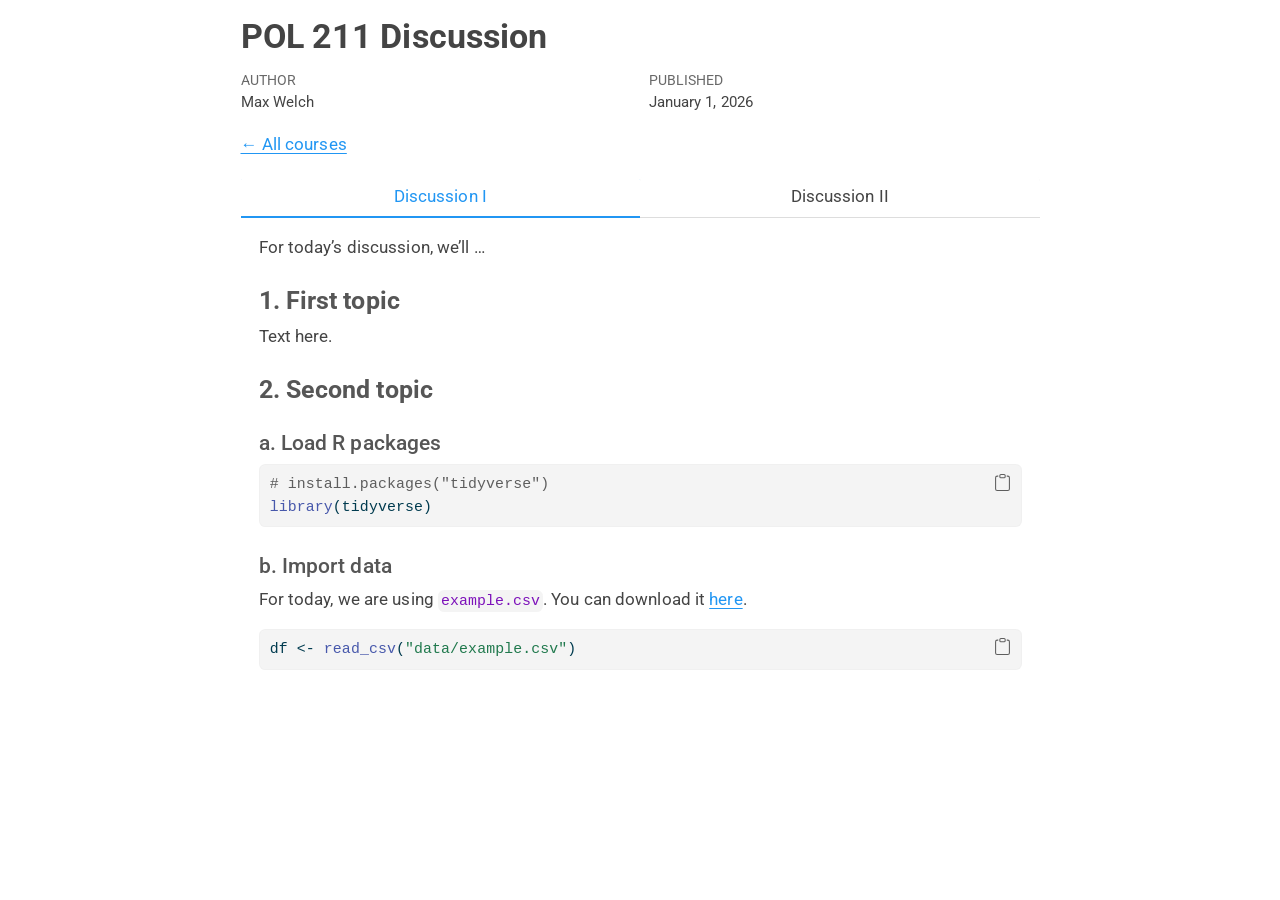
==== commit a1706337: "fix now?" ====
--- a/211-Discussion.html
+++ b/211-Discussion.html
@@ -2199,7 +2199,15 @@
 <link href="data:text/css,%40font%2Dface%20%7B%0Afont%2Dfamily%3A%20%27Roboto%27%3B%0Afont%2Dstyle%3A%20normal%3B%0Afont%2Dweight%3A%20300%3B%0Afont%2Dstretch%3A%20normal%3B%0Afont%2Ddisplay%3A%20swap%3B%0Asrc%3A%20url%28data%3Afont%2Fttf%3Bbase64%2CAAEAAAASAQAABAAgR0RFRmnPZ04AAAOQAAAB5kdQT1PS%2BaP0AABD%2FAAAcphHU1VCgqItfwAAGYQAAArAT1MvMpcfsXcAAAIwAAAAYFNUQVRfnEAVAAAB1AAAAFpjbWFwvViIWwAACsAAAAaoY3Z0IDv4Jn0AAAKQAAAA%2FmZwZ22oBYQyAAAkRAAAD4ZnYXNwAAgAGQAAASwAAAAMZ2x5ZvlV%2BVQAALaUAAEtEGhlYWQM6LBOAAABnAAAADZoaGVhCqkRlQAAAXgAAAAkaG10eL3aZsQAADPMAAAQMGxvY2G2AWmEAAARaAAACBptYXhwB7wQxgAAATgAAAAgbmFtZTXCZzEAAAV4AAACeHBvc3T%2FbQBkAAABWAAAACBwcmVweVjO0wAAB%2FAAAALOAAEAAgAIAAj%2F%2FwAPAAEAAAQMAKkAFQB2AAcAAgAQAC8AmgAAAuYPdQADAAEAAwAAAAAAAP9qAGQAAAAAAAAAAAAAAAAAAAAAAAAAAAABAAAHbP4MAAAJOPof%2FkUJGwgAAAAAAAAAAAAAAAAAAAAEDAABAAAAAwPXtXrjw18PPPUAGwgAAAAAAMTwES4AAAAA5Y1QA%2Fof%[base64]%2FUAAgWwAAACAAAAAAR09PRwBAAAD%2F%2FQYA%2FgAAZgeaAgAgAAGfAAAAAAQ6BbAAAAAgAAMGAAAVBbAAFAWwABQEOgAUAAD%2F7AAA%2F%2BwAAP%2Fs%2FmD%2F9QWwABUAAP%[base64]%2BwABAP0A%[base64]%2FfjR9VXw%2B%2Fx97O%2F8fej3%2FH3k7QB94PP8fdzw9H3Y1Bx91Ov8fdDpnH3M5Tx9yOf8fcTb%2FH3A4zR9vOP8fbjdeH203zR9sN%2F8fazctH2o3GB9pNP8faDL%2FH2cyzR9mM%2F8fZTH%2FH2Qw%2Fx9jMKsfYjBnH2Eu%2Fx9gLoAfXy%2F%2FH14vkx9dLf8fXCz%2FH1sr%2Fx9aKs0fWSr%2FH1gqDR9XKf8fVij%2FH1UnJB9UJy0fUyVeH1Il%2Fx9RJasfUCb%2FH08mgB9OJP8fTSMrH0wjqx9LI%2F8fSiNWH0kjKx9IIv8fRyD%2FH0Ygch9FIf8fRCFyH0Mf%2Fx9CHpMfQR7%2FH0Ad%2Fx8%2FHP8fPTuTQOofPDs0Hzo1Dh85NnIfODZPHzc2Ih82NZMfMzJAHzEwch8vLkofKypAHycZBB8mJSgfJTMbGVwkGhIfIwUaGVwiGf8fISA9HyA4GBZcHxgtHx4X%2Fx8dFv8fHBYHHxszGRxbGDQWHFsaMxkcWxc0FhxbFRk%2BFqZaEzESVRExEFUSWRBZDTQMVQU0BFUMWQRZHwRfBAIPBH8E7wQDD14OVQs0ClUHNAZVATEAVQ5ZClkGWX8GAS8GTwZvBgM%2FBl8GfwYDAFkvAAEvAG8A7wADCTQIVQM0AlUIWQJZHwJfAgIPAn8C7wIDA0BABQG4AZCwVCtLuAf%[base64]%2FAMYAzwDmAO8A%2FgEPAREBJQEnATABOAFAAVMBXwFnAX4BfwGPAZIBoQGwAfAB%2BwH%[base64]%2FuAvbD%2BwT%2B%2F%2F%2F9%2F%2F8AAAAAAAIADQAgAKAAoQCtAK4AwADHANAA5wDwAP8BEAESASYBKAExATkBQQFUAWABaAF%2FAY8BkgGgAa8B8AH6AfwCGAI3AlkCvALGAskC2ALzAwADAwMJAw8DIwOEA4wDjgOTA6MDsQO6A8oD0QPWBAAEJgQwBEYEUARjBHAEegSIBIwEoASqBLIEuwTDBMsEzwTYBOIE9gUCBREeAB4%2BHoAenh6gHvIe9B9NIAAgCiAQIBMgFyAgICUgMCAyIDkgPCBEIHAgdCCjIKYgqyCxILkgvCDBIQUhEyEWISIhJiEuIVsiAiIGIg8iESIaIh4iKyJIImAiZCWgJcolz%2B4B9sP7Af7%2F%2F%2Fz%2F%2FwABAAD%2F9v%2FkAWf%2FwgFb%2F8EAAAFOAAABSQAAAUUAAAFDAAABQQAAAT8AAAE5AAABO%2F8W%2Fwf%2FBf74%2FusBJgAAAL4AAP5l%2FkQAW%2F3Y%2Fdf9yf20%2Faj9p%2F2i%2FZ39igAA%2Fzb%2FNQAAAAD9CgAA%2Fxb8%2Fvz7AAD8ugAA%2FLIAAPynAAD8ofygAAD8mQAA%2FJEAAPyLAAD%2BYAAA%2Fl0AAPxeAADlGuTa5Ivi0%2BS25B%2FktOS14XPhdOFwAADhbeFs4WrhYuLh4Vri2eFR4SbhIwAA4Q0AAOEI4QHhAONJ4LngrOCq4J%2FflOCU4Gjfxd6s37nfuN%2Bx367fot%2BG32%2FfbN5pAADeORPSCxIG1QLbAd8AAQAAAQYAAAAAAAAAAAAAAAAA%[base64]%[base64]%2BAL5AN4A3wL6AvsA6gDrAOwA7QL8AO4A7wDwAv0A8QDyAPMA9AL%2BAPUC%2FwMAAPYDAQD3AwIDHgMDAQIDBAEDAwUDBgMHAwgBBAEFAQYDCQMfAwoBBwEIAQkDuQMgAyEBFwEYARkBGgMiAyMDJQMkA7gBLAEtAS4BLwEwA7oDuwExATIBMwE0AyYDJwE1ATYBNwE4A7wDvQMoAykDrwOwAyoDKwO%2BA78DtwFMAU0DtQO2AywDLQMuA7EDsgFWAVcBWAM5AzgDOgM7AzwDPQM%2BAVkBWgOzA7QDUwNUAVsBXAFdAV4DwAPBAV8DVQPCAW8BcAGCAYMDxAPDAbIDrgG4AdIECwAAADIAMgAyADIAMgBaAHoAsQElAaYCGgIuAl4CjgK7AtgC8gMDAx4DMgN%2FA5gD1wQ%2BBGkEtgUQBS0FnAX2BgIGDgY0Bk8GdQbGB3AHpwgHCEsIiQi5COIJLwlXCWsJlgnJCecKGgo9CoUKuAsNC1ILsQvPC%2F0MJAxnDJQMuAzlDP4NEg0rDVANYA1zDdwOMA52DsoPFw9HD7AP6BAOEEcQehCOEOoRJBFqEb4SExJHEp4SzhMFEywTcBOdE9kUBRRLFF0UpBTjFQcVYRWtFg4WVhZwFwIXLxenF%2F0YCRgmGMAY0RkEGSkZYBm%2BGdEaEBouGkgacRqIGsYa0hrjGvQbBRtVG6IbwBwXHFAcrR1LHa0d5B44Ho0e6h8bHy8fYR%2BKH6kf5SAyIJ0hJiFMIZgh5yJGIp0i3CMmI0wjliO1I9Ij2iP8JBckRyRyJK4kzCT4JQwlICUpJVQlcSWLJZ4l2CXgJfcmJiZ9JqQmyyboJxwnbyesKAsodSjXKQUpbynVKiYqYCq7KuErNCukK90sKyx1LMgs%2BC0wLYEtwS4oLocu3S9QL5kv6TBGMI4wzTDxMTQxhzHSMjkyWzKUMtEzIjNLM4EzpjPXNBQ0UzSINNg1NjV1NeM2SDZfNqQ28zdXN3k3qzfjOBI4OjhgOHw5EDk4OWw5kTnCOgA6PjpzOsE7HztfO7o8CDxjPKw87D0RPWY9vD37PlQ%2Brj7pPyI%2FdD%[base64]%2FVsGWw9bGFshWypbM1tSW2NbfVunW9JcBlwPXBhcIVwqXDNcPFxFXE5cV1xgXGlcclx7XKJcyV0cXVNdrF24XhBeVl6oXvJfQl9%2FX7pf9WBzYL1hHWFWYZ5htGHFYdth8WJWYnBio2K0Yt9jbWOnZAZkM2RmZJlkzWTaZPZlEGVHZYNl32ZCZkJnOGd%2BZ7Nn12gUaGhokGjNaRhpMWmXaeJp82osal9qemqlauFrBGspa2Zrq2vWbCNsLGw1bD5sR2xQbFlsYmyybMNs5mzubPZs%2Fm0GbQ5tIG0obUVtkm2abZptom3rbjRudG6ZbtVu6G77bw5vIW81b0lvX29yb4VvmG%2Brb79v0m%2Flb%2FhwDHAfcDJwRXBYcGtwf3CScKVwuHDMcN9w8nEFcRhxK3E%2FcVNxaXF8cY9xonG1cclx3HHucgFyFXIocjtyTnJhcnRyiHKbcq5ywXLVcuhy%2B3MOcyFzNHNHc510JXQ4dEt0XnRwdIN0lnSpdLt0znThdPR1BnUZdSx1P3VSdad2FXYodjt2TnZgdnN2hnaZdqx2wHbTduZ2%2BXcMdx93MndFd1h3a3d9d493oneud7p3zXfgd%2FR4CHgbeC54QnhWeGl4fHiIeJR4p3i6eM544nj1eQh5G3kueUF5VHlneXt5j3miebV5yXndefB6AnoVeih6O3pNemB6c3qHept6rnrAetR66Hr7ew57IXs1e0h7W3tue4F7lHune7t7z3vje%2Fd8R3yifLV8yHzbfO19AX0UfSd9On1NfWB9cn2FfZh9q32%2BfdF95X3xfgV%2BGX4sfkB%2BVX5dfmV%2BbX51fn1%2BhX6NfpV%2BnX6lfq1%2BtX69fsV%2B2X7tfwB%2FE38mfzh%2FTH9Uf1x%2FZH9sf3R%2FiH%2Bbf65%2FwX%2FUf%2Bh%2F%2B4BYgGCAdIB8gISAl4CqgLKAuoDCgMqA3YDlgO2A9YD9gQWBDYEVgR2BJYEtgUCBSIFQgZOBm4GjgbeByoHSgdqB7oH2ggmCG4IugkGCVIJngnuCj4KigrWCvYLFgtGC5ILsgv%2BDEoMngzyDT4Nig3WDiIOQg5iDrIPAg8yD2IPrg%2F6EEYQkhCyENIQ8hE%2BEYoRqhH2EkISkhLiEwITIhNuE7oUChQqFHoUyhUaFWoVthYCFk4WnhbuFz4XjheuF84YHhhuGL4ZChlWGZ4Z7ho6Gooa2hsqG3YbxhwWHDYchhzWHSIdbh2%2BHg4eXh6uHv4fTh%2BeH%2B4gYiDWISYhdiHGIhYiZiK2IwYjViPKJD4kjiTeJSoldiXCJg4mXiauJv4nSieaJ%2BooOiiGKPopbim6KgYqViqmKvYrRiuSK94sLix%2BLM4tHi1uLb4uDi5eLtIvRi%2BSL94wKjB2MMIxDjFaMaYx9jJGMpYy5jMyM34zyjQWNGI0rjT6NUY1kjXeNi42fjbONx43aje2OAI4Sji%2BOQo5VjmiOe46OjqGOtI7Hjs%2BPDI9Ij2qPjI%2FLkAyQOpBukKSQ2pDikPaQ%2FpEGkQ6RFpEekSaRLpE2kT6RUZFkkXeRipGekbKRxpHake6SApIWkiqSPpJSkmaSepKGkpqSrpLCktaS6pL%2BkxKTJpM5k0yTYJN0k4iTnJOwk8ST2JPslACUE5QmlDqUTpRilHaUipSelLKUxZTXlOuU%2F5UTlSeVO5VPlWOVdpWJlZyVr5XDleOV9JZOlogAAAABAAAACgD2AZwABERGTFQA1GN5cmwA1GdyZWsA1GxhdG4AGgCkAAdBWkUgAI5DUlQgAI5GUkEgAHZNT0wgAF5OQVYgAEZST00gAC5UUksgAI4AAP%2F%2FAAkAAAABAAIABAAFAAkACgALAAwAAP%2F%2FAAkAAAABAAIABAAFAAgACgALAAwAAP%2F%2FAAkAAAABAAIABAAFAAcACgALAAwAAP%2F%2FAAkAAAABAAIABAAFAAYACgALAAwAAP%2F%2FAAgAAAABAAIAAwAFAAoACwAMAAD%2F%2FwAIAAAAAQACAAQABQAKAAsADAAEAAAAAP%2F%[base64]%2FgABAAAAAQAIAAIAHgAMAf0B%[base64]%[base64]%2FwACAK0DDgACAKkDDAACAKgAAgAMAAYD%2FQACAK0D%2BwACAKoABgAsACYAIAAaABQADgPcAAIArAOdAAIAqwObAAIArQKkAAIAqgJAAAIAqQI%2FAAIAqAACAAwABgP4AAIArQKeAAIB1QADABQADgAIA%[base64]%[base64]%2BAAIArQMNAAIAqQMLAAIAqAACAAwABgP8AAIArQP6AAIAqgAHADQALgAoACIAHAAWABAD2wACAKwDnAACAKsDmgACAK0CowACAKoCJQACAKkCJAACAKgD%2BQADAKoAqQACAAwABgP3AAIArQKdAAIB1QADABQADgAIA%2FUAAgCtApkAAgHVApMAAgCpAAQAHAAWABAACgPzAAIArQPZAAIArAKPAAIB1QKNAAIAqQABAAQD8QACAKkABwA0AC4AKAAiABwAFgAQA9cAAgCsA4QAAgCrA4IAAgCtAiIAAgCqAiAAAgCpAh8AAgCoA%2FAAAwCqAKkABQAkAB4AGAASAAwD7gACAK0DzwACAKgCggACAdUCgAACAKkCHgACAKoAAgAMAAYD7AACAK0DGAACAKkAAwAUAA4ACAPqAAIArQJ6AAIB1QJ4AAIAqQADABQADgAIA%2BgAAgCtA%2BYAAgCpAnYAAgHVAAYALAAmACAAGgAUAA4D1QACAKwDgAACAK0DfgACAKsCaQACAKoCGwACAKkCGgACAKgAAQAEA%[base64]%[base64]%[base64]%[base64]%2BsQECBgywCiNlQrALI0KxAgMlsQEEJQE%2FAD%[base64]%[base64]%[base64]%2F%2F7B2K7AEJbAEJQuwByWwCiWwdyuwCiWwCCWwCCW4%2F%2F%[base64]%[base64]%2F6scIyEtLCCwAkNUsAEjuACBI3ghsQACQ7gAdyN5IbEAAkOKsCAgXFghISG4AGccWYqKIIogiiO4EABjVli4EABjVliwBCawAVuwBCawBCawBCYbISEhIbgAOLAAIxxZGyFZsAQmI7CAYiBcWIpcilojISMhuAAeHFmKsIBiIFxYISEjIbgADhxZsAQmsAFhuP%[base64]%2BALkEjQC5BIAAuQV5AJEFqgC5AiIA1ARoAEgFDQC5BDgAuQbsALkFrwC5BWsAfgTtALkFawB6BRUAtgS%2BAFkExwA1BUMAowTwACAHLAA9BOYAOATLABgEygBbAesApAMoADEB6wABA1UATgN1AAICSQBnBEoAZQRwAJsEIABfBHIAbQQjAFoCpwBABHEAbQRlAJ0BzACWAdT%[base64]%2FA5sAiAOhAHQFzABzBg0AZQY2AHYDrQBYB0kAEgQxAF4FawB%2BBL8AuASxAJgGxQBWBKgAlgSNAEgEdQBaBH8AoASVAG0FhAAZAckAqQRYAKMEOgAWAhIAGgWbALUEdQCeB3kAbQdkAF8B0QCoBZoAfQKf%2F8UFlQCFBHsAWgVzAKMEsACZAdX%2FjAQgAF0DcAChA0UAkANrAIoDYgCLAcwAlQJ8AHYCAQA9A3wAawMGAHkCbgCeAAD84AAA%2FZgAAPyqAAD9bAAA%2FC8AAP1gAggAyAPWAJoB%2BACkBGsAugWUAC0FYwB2BTAARQR6AHQFqgC9BHoAQAW5AFkFjwB7BT4AeASCAG8EvQCyA%2BsALQR1AFwEWgBsA%2FAASgR1AJ8ElgCLAmcAtwRoADID7QB4BMQANAR1AJ8ESABwBHMAXAQYAE0ESACcBXwAcgV4AHoGmQCJBJgAhgRL%2F9EGSgA5BfUANwVJAIYIcgA0CKMAuwZwADYFpAC6BQYAsgXLAEgHCgAXBMMAWgWvAL0FnwApBQYANwXyAE0FtgC0BVQArQdpALYHiwC2BjL%2F9gauALoE5gCyBUkAjgdIANIE5ABdBGgAYgR6AKoDYACkBJYANQYkABkEDgBjBIAApQQmAKQEgQAsBdoAqgR%2FAKUEgAClA84AKAXNAG8EjwClBEMAbwZaAKUGbACfBQoAIwYCAKoESACqBEgAbwaCAKoEWQBdBGX%2F5QRIAGwG1wAlBuQApQR1%2F%2FAEgAClBxsAqwaXAJ0ESP%2FiBycA0wX0AKcEzgAlBDkAGgcHAOUGBwDKBoYAnQWoAJ8IpgDSB2sAqQQfAHUD4ABeBWMAdgSHAFoE7gAdA%2FIALQVjAHYEdQBaBxEAqwZkAI0HGwCrBpcAnQUQAIMEMABvBOIAiAAA%2FKIAAPx%2FAAD9dAAA%2FacAAPofAAD6KAWzAL0EkwClBEj%2F4gUOALUEhQCbBGMAsgOBAJ8EngC6A%2FwAnwdSABcGNQAZBVkAvQR6AKQE6QC0BFMAowZ2AFIFSAA0BakAuQSJAKUIEAC2BcsAnwgoALIG0QCfBfMAewTBAHcE%2BAA4A%2FMAMQbzACMFOwAdBVEArQRNAG8FTwCtBGcAmAVPAKYGCwAlBLn%2F9gTpALQEOACjBaUAKQSUACwFpAC7BHUAnwWyALkEkgClBu8AuQXuAKoFmgB9BJsAcQSbAHIEjQAZA4cAEQUDADgD%[base64]%[base64]%2BIBIIAZQRtAJYEFwBEBCYAdwQKADgCCACoAk0AdgHoAHoETQAxBFsAQAagAEAGoABAAAAAAAgvAFkINQBcAuQATALkAH8C5ABYAuQASALkADwC5ABtAuQAYQLkAD8C5ABQAuQATANhAH4CpQCxBRwAvQHHAJcDoACLAAD8tgNfAF0Ddv%2BQBAoAbgN6AG4DgwCLA34AiwLkAFgC5AA8AuQAbQLkAGEC5AA%2FAuQAUALkAEwDoACWAZUAjwHR%2F40EcAB8BHAAaQHi%2F4wB1f%2BMAckAqQHJ%2F%2FoByQCpA%2FsAOQRFAEADggBxAfMAAAJLADIFXABABVwAQASDAB8ExwA1ApMADwUAAB8FAAAfBQAAHwUAAB8FAAAfBQAAHwUAAB8FMgCEBI0AuQSNALkEjQC5BI0AuQIiAAwCIgDLAiL%2F%2FgIi%2F%2BcFrwC5BWsAfgVrAH4FawB%2BBWsAfgVrAH4FQwCjBUMAowVDAKMFQwCjBMsAGARKAGUESgBlBEoAZQRKAGUESgBlBEoAZQRKAGUEIABfBCMAWgQjAFoEIwBaBCMAWgHJ%2F%2BEByQCgAcn%2F0wHJ%2F7wEZgCdBHwAWwR8AFsEfABbBHwAWwR8AFsEZQCZBGUAmQRlAJkEZQCZA84AIQPOACEFAAAfBEoAZQUAAB8ESgBlBQAAHwRKAGUFMgCEBCAAXwUyAIQEIABfBTIAhAQgAF8FMgCEBCAAXwU%2BALkFCABtBI0AuQQjAFoEjQC5BCMAWgSNALkEIwBaBI0AuQQjAFoEjQC5BCMAWgV5AJEEcQBtBXkAkQRxAG0FeQCRBHEAbQV5AJEEcQBtBaoAuQRlAJ0CIv%2FGAcn%2FmwIi%2F%2BAByf%2B1AiL%2F8AHJ%2F8UCIgAmAcz%2F%2BwIiAMAGiQDUA6AAlgRoAEgB1f%2BMBQ0AuQPsAJ0EOACxAcwAoQQ4ALkBzABnBDgAuQJiAKsEOAC5AqgAqwWvALkEZgCdBa8AuQRmAJ0FrwC5BGYAnQRm%2F9AFawB%2BBHwAWwVrAH4EfABbBWsAfgR8AFsFFQC2ArIAnQUVALYCsgBeBRUAtgKyAIMEvgBZBA4AZgS%2BAFkEDgBmBL4AWQQOAGYEvgBZBA4AZgS%2BAFkEDgBmBMcANQKTABgExwA1ApMAGATHADUCuwAYBUMAowRlAJkFQwCjBGUAmQVDAKMEZQCZBUMAowRlAJkFQwCjBGUAmQVDAKMEZQCZBywAPQYJAD8EywAYA84AIQTLABgEygBbA%2BUAWATKAFsD5QBYBMoAWwPlAFgHSQASBsUAVgVrAH4EdQBaBQAAHwTx%2F6IGDv%2BvAob%2FvwV%2FABUFL%2F%2BWBVIAIAJn%2F6MFAAAfBOgAuQSNALkEygBbBaoAuQIiANQFDQC5BuwAuQWvALkFawB%2BBO0AuQTHADUEywAYBOYAOAIi%2F%2BcEywAYBIIAbwRaAGwEdQCfAmcAtwRIAJwEWACjBHwAWwR1AKMD2QAmBEUAQAJn%2F8oESACcBHwAWwRIAJwGmQCJBI0AuQRrALoEvgBZAiIA1AIi%2F%2BcEaABIBRwAvQUNALkFBgA3BQAAHwToALkEawC6BI0AuQWvAL0G7AC5BaoAuQVrAH4FqgC9BO0AuQUyAIQExwA1BOYAOARKAGUEIwBaBIAApQR8AFsEcACbBCAAXwPOACED5QAxBCMAWgNgAKQEDgBmAcwAlgHJ%2F7wB1P%2BYBCYApAPOACEHLAA9BgkAPwcsAD0GCQA%2FBywAPQYJAD8EywAYA84AIQFdAHgCTQCQA50AmgHV%2F4wBbQA%[base64]%2BBHwAWwVrAH4EfAASBWsAfgR8AFsFawB%[base64]%2F2BGUAnQTm%2F%2F0E5v%2F9BGsAKwNgAAEFMAAHBAMACQTLABgD6wAtBOYAOAPlADEEWgBsBIAAGQYsAH8EcABqBHAAYwRwAEQEcACoBIQAlwSYAH8EhABmBJgAjAV5AJEEcQBtBa8AuQRmAJ0FAAAfBEoAZQSNAJEEIwBaAiL%2FNwHJ%2FwwFawB%2BBHwAWwUVAIYCsv%2FABUMAowRlAGMEr%2F9PBOgAuQRwAJsFPgC5BHIAbQU%2BALkEcgBtBaoAuQRlAJ0FDQC5A%2BwAnQUNALkD7ACdBDgAuQHMAJAG7AC5BxgAlgWvALkEZgCdBWsAfgTtALkEcACbBRUAtgKyAIcEvgBZBA4AZgTHADUCkwAYBUMAowTwACAD2QAmBPAAIAPZACYHLAA9BgkAPwTKAFsD5QBYBbH%2ByQUAAB8ESgBlBI0AuQQjAFoByQCOBNUAsgTVAJMF3wBzBNUAsgABAAAACgA0AGAABERGTFQAGmN5cmwAGmdyZWsAGmxhdG4AGgAEAAAAAP%2F%2FAAMAAAABAAIAA2tlcm4AJG1hcmsAHG1rbWsAFAAAAAIABAAFAAAAAgACAAMAAAACAAEAAAAGGWQYog9cAHgAWAAOAAYAEAABAAoAAgABDzQANgABDtgADAAFACQAHgAYABIADAAB%2FgoGJAAB%2FboGmgAB%2Ff4GEgAB%2Fd0GOAAB%2FecGOAACAAEAqACsAAAABgAQAAEACgAAAAEYOhg6AAEYLgAMAAEABAAB%2Fbj%2BwwAEAAAAAQAIAAEOzA0QAAEOcAAMAnMM%2Fgz4DPIM7AzmDOYM4AzaDNQMzgzIDMIMvAy2DLAM%2BAyqDKQMngyYDJIMjAyGDIAMegx0DG4MaAxiDFwMVgxQDEoMRAw%2BDDgMMgwsDCYMIAwaDBQMDgwIDA4MAgv8C%2FYL8AvqC%[base64]%2BCf4J%2BAnyCewJ5gz%2BDPIJ4AngCdoJ1AnOCc4JyAnCCbwJtgm2CbAJqgmkCZ4JngmYCZIJjAmGCYYJgAl6CXQJbgxuDGIJaAloCWIJXAlWCVYJUAlKCUQJPgk%2BCTgJMgksCSYJJgkgCRoJFAkOCQgJAgj8CPYM%2FgxuCPAI6gjkCN4I2AjSCMwIxgjADFwIugi0CK4IqAiiCJwM5gxWCJYIkAiKCIQIfgh4CHIIbAzgDEoIZghgCFoIVAhOCEgIQgg8DNQMPgg2CDAIKgzIDDIIJAgeDMIMLAzCDCwMwgwsCBgIEgy2DCAIDAgGDCAIAAf6B%2FQH7gfoB%2BIH3AfWDKQMCAfQB8oHxAe%2BB7gHsgyeDA4MngwOB6wHpgyYDAIMmAwCB6AMAgeaB5QHjgeIB4IHfAd2B3AHagdkDJIL%2FAdeB1gHUgdMB0YHQAc6BzQHLgmMBygHIgccBxYHEAz%2BDOYM2gzUDLAMegtIDP4M%2BAzmDHQM2gzUDMgMvAy2DLAM%2BAyYDHoMgAnCB0YLWgtUC04LSAs8C64MGgv2BwoHBAwaCzwLMAnUBv4MngzUCcIMzgb4BvIM%2Fgz4C2AM5gbsDLwM2gywDPgM8gyYDIAMbgxWBuYMGgwUDGIL5AvqCVwG4AwODD4JSgw4BtoG1AbOBsgGzgbIBsIGvAmMCRQGtgawBqoM%2FgxuCeAGpAloBp4LNgaYBpILGArQDPIMYgx6DNQGjAaGDNQI%2FAj2CewJdAvYC8wIrgioBoALZgZ6BnQGbgZoBmIGXAZWBlAGSgmkCSwKZApeBkQGPgY4BjIGLAYmBiAJDgYaBhQGDgYIBgIF%2FAxcDP4MbgX2BfAM%2FgxuDP4Mbgz%2BDG4M%2FgxuCfgJgAz%2BDG4M%2FgxuDP4Mbgz%2BDG4I%2FAj2DOYMVgXqBeQF3gXYDOYMVgzmDFYM5gxWDOYMVgnaCWIF0gXMDNQMPgywDBoFxgXADLAMGgywDBoMsAwaDLAMGgmwCTgFugW0BboFtAWuBagFogj2C4QLfgySC%2FwFnAWWBZAFigWQBYoFhAV%2BBXgFcgt4C3IMegvkBWwFZgVgBVoMXAyYCqwLBgqaC2AK4gxEC2AK4gwyDHoMgAvqC1QM5gVUBU4IGAgSBUgFQgU8BTYFMAUqBSQFHgUYBRIFDAUGCyoM%2BAxoDOwMXAzsDFwM2gxEBvgFAAzIDDIMwgwsDLwMJgy2DCAMsAT6BPQMpAwIDJ4MDgyYDAIMkgTuBOgMjAv2DIYL8Ax0C94MsAz%2BDG4M5gxWC7QAAQHyBhAAAQJ3B1wAAQJeBi0AAQJHB3kAAQIjB3gAAQI%2BBiEAAQKqB1wAAQGbBiAAAQJgB1wAAQI7BiAAAQK0B2gAAQDnBhQAAQESB2IAAQI2BiAAAQJrB2IAAQJEBiEAAQKCB1wAAQIyBjcAAQKwB44AAQIABhwAAQJjB1EAAQICBrYAAQJlB%2BsAAQJCBgUAAQKmB1wAAQJEBqAAAQKoB%2FcAAQJEBiIAAQKoB3kAAQI%2BBrYAAQKqB%2FEAAQLJB1kAAQJGBrUAAQLLB%2FMAAQJGBjcAAQLLB3UAAQI7BrUAAQK0B%2F0AAQDnBqkAAQESB%2FcAAQI0BhsAAQJpB1wAAQI2BrUAAQJrB%2FcAAQJEBrYAAQKCB%2FEAAQMdBgAAAQNzB1cAAQH%[base64]%[base64]%2BBisAAQKqB2YAAQI%2BBn0AAQKqB7gAAQI%2BBhsAAQKqB1YAAQI%[base64]%2BBhcAAQI%2BBlYAAQI%2BBjgAAQI8BhUAAQI5BhoAAQI7BlQAAQI7BjcAAQI%[base64]%2FBPUAAQJbBPUAAQLnBswAAQHfBPUAAQJFBPUAAQLpBPUAAQJ%2FBPUAAQIcBPQAAQI9BPUAAQH%[base64]%2BBlIAAQGTBrUAAQPABQoAAQO7BlIAAQENBpUAAQDvBiUAAQI%2BBQoAAQDnBP8AAQLBBkwAAQIfBkwAAQIMBQkAAQNbBQsAAQLKBooAAQO7BkwAAQIBBQwAAQICBQwAAQH8BQAAAQL9BQwAAQH0BQAAAQI%2BBQwAAQEhBecAAQGbBQoAAQIZBQoAAQJeBQAAAQI7BQoAAQJABQoAAQOSBQoAAQDoBpUAAQIjBkwAAQDfBkAAAQDrBkAAAQHnBksAAQIyBQoAAQH%[base64]%2BwBfAP0A%[base64]%2BBKYAAf3kBKYAAf4KBQ4AAf26BO8AAf3%2BBOoAAf3dBQwAAf3nBQwAAgACAKgArAAAASQBJwAFAAQAAAABAAgAAQk4B8YAAQksAAwCCwe0B64HqAeiB5wHlgeQB4oHhAd%2BB3gHcgdsB2YHYAdaB1QHTgdIB0IHPAc2BzAHKgckBx4HGAcSBwwHBgcABvoG9AbuBugG4gbcBtYG0AbKBsQGvga4BrIGrAamBqAGmgaUBo4GiAaCBwYGfAboBnYGcAZqB2YGygZkBl4GWAZSBkwGRgZABqAGOgY0Bi4GKAYiBhwGFgYQBgoGBAX%[base64]%2BB3gHtAeuB5wHbAeKB2AHWgeoB0IHKgcYBwAGxAa%[base64]%2FAT2BPAHPAagBkAGoAZABqAGQAagBkAGoATqBOQE3gTYByQGiAckBogHBgdCBewF5gbuBtwHJAcqBo4HlgeQBvQHZgbKB7QHGAecBwAHhAboB2AGxAdOBrIHPAagBNIEzATGBMAEugS0BK4EqAd4BtwEogScBJYEkASKBIQEfgR4B2AHWga%2BBHIEbARmBGAEWgRUBzwHNgaaBE4ESARCBDwENgQwB2AEKgQkBB4EGAUUAAECN%2F5kAAECa%2F5sAAEB%2Bf5iAAEClv5iAAECFf7NAAECdP7NAAEDAP7NAAEDnP7NAAEB8f7NAAECe%2F7NAAEBsf7DAAECZf7DAAECGf68AAECdv6%2BAAEA3%2F7SAAECYf7NAAECO%2F7NAAEC0%2F7NAAEDjP7NAAEDdv7NAAEA6P7NAAECb%2F7NAAECDP8gAAECgv8nAAECRP7NAAECy%2F7NAAECX%2F4tAAECWv43AAECX%2F7DAAECWv7NAAECT%2F65AAECS%2F7NAAECy%2F4lAAECZv7JAAECMv7DAAECoP6%2FAAECAP7DAAECo%2F7DAAECRv65AAECtP7DAAECQP6%2BAAECt%2F7CAAEA5v7NAAEBEv7IAAECN%2F7FAAECa%2F7NAAEB%2Bf7DAAEClv7DAAEBsf5LAAECZf5LAAEBsf4tAAECZf4tAAECGf4mAAECdv4oAAECGf5DAAECdv5FAAEA3%2F48AAECYf43AAECO%2F43AAEC0%2F43AAEA6P43AAECb%2F43AAECDP6KAAECgv6RAAEBEv5mAAEC2v4pAAECHP5BAAECp%2F5BAAEA5v41AAEA7v41AAECq%2F%2F2AAECZQAKAAECI%2F%2F2AAECpv%2F2AAEBEwAKAAECXgAKAAECyQAAAAECu%2F%2F%2FAAEDoP%2FnAAECQv%2F2AAECu%2F%2F2AAECPv%2F2AAECnP%2F2AAECJwAKAAEB%2F%2F%2F3AAEC3gAKAAECaP%2F2AAEDTv%2F2AAEA2wAKAAECIf%2F2AAECoAAKAAECOQACAAECoP%2F8AAECRv%2F2AAECtAAAAAECz%2F%2F%2FAAEA4AAKAAEDwP%2F7AAEDu%2F%2F%2FAAEBDQAKAAECZgAKAAECPgAKAAECwQAKAAECFQAKAAECy%2F9iAAECAQAKAAEDAAAKAAEB8QAKAAECMgAAAAEBsQAAAAECGf%2F5AAEA3wAPAAEDmf5pAAEA1f5pAAECQP%2F7AAECOwAKAAEDjAAKAAEA6AAKAAECDABdAAEAvv41AAEA5gAKAAECRAAKAAECKv5BAAEBSgAKAAECNwACAAECXwAAAAECHP%2F2AAECT%2F%2F2AAEB%2BQAAAAECdAAKAAECZgAGAAECigAKAAEDnAAKAAECewAKAAECowAAAAECZQAAAAECdv%2F7AAECYQAKAAECuv%2F2AAECEgAKAAECt%2F%2F%2FAAEC0wAKAAEDdgAKAAECbwAKAAECggBkAAECAP%2F2AAEBEgAFAAECywAKAAEC2v%2F8AAECEwAKAAECawAKAAECWgAKAAECp%2F%2F2AAECSwAKAAEClgAAAAIAOwAlAD4AAABFAF4AGgCLAJYANACYAJsAQACdAJ0ARAC6ALsARQDBAMEARwDOAM4ASADbANsASQDdAN0ASgDvAO8ASwDyAPIATAEhASIATQFBAUIATwFMAU0AUQFYAVgAUwFiAWIAVAFkAWQAVQFqAWwAVgFuAW4AWQH%2FAgMAWgIJAnEAXwJ0AnQAyAJ2ArkAyQK%2BAsQBDQLGAtYBFALYAtgBJQLbAtwBJgLeAt4BKALiAuIBKQLkAuUBKgLnAuoBLALsAuwBMALuAu8BMQLxAvEBMwLzAvUBNAL3AvwBNwL%2BAwMBPQMFAwgBQwMKAxIBRwMWAxYBUAMYAxwBUQMeAx4BVgMmAyoBVwMsAywBXAMvAzMBXQM2AzoBYgM9Az4BZwNDA0QBaQNMA0wBawNOA04BbANQA1ABbQNVA68BbgO1A7cByQO9A74BzAPAA8EBzgPDA8MB0APNA9wB0QPeBAcB4QABAAAABgAB%2FbgAAAABAAEArQACAAgAAgCgAAoAAgAiAAQAAABuAEYAAwADAAD%2Flf%2BIAAD%2FVgAAAAD%2FiAAAAAEAEAAGAAsAEAASALIBhQGGAYcBiAGJAYoBiwGPAZADEwMUAAIABgAGAAYAAQALAAsAAQCyALIAAgGFAYYAAQGIAYoAAQMTAxQAAQACAAYAEAAQAAEAEgASAAEAsgCyAAIBhwGHAAEBiwGLAAEBjwGQAAEAAQAOAAQAAAACABwAFgABAAIAEwCyAAEAI%2F%2FDAAEAE%2F8gAAIACAACG5gACgACCIoABAAAE5ILlAAjAB8AAAAAAAAAAAASAAAAAAAAAAAAAP%2Fk%2F%2BMAEQAAAAAAAAAAAAAAAAAAAAAAAAAAABEAAP%2FkABH%2F5QAAAAAAEgAAAAAAAAAA%2F%2BsAAAAAAAAAAAAA%2F9X%2F5f%2FqAAAAAAAAAAAAAP%2Fp%2F5r%2F6gAAAAD%2F4QAAAAAAAAAAAAAAAP%2FrAAAAAP%2F1AAAAAAAA%2F%2FT%2F9f%2FO%2F%2B%2F%2Fov9%2FAAAAAP%2BIAAAAAP%2B7AAAAAP%2BpAAAADAARAAD%2FyQAS%2F48AAP%2BIAAAAAAAAAAAAAAAAAAAAAAAA%2F%2FEAAAAAAAAAAAAA%2F70AAAAAAAAAAAAAAAAAAAAAAAAAAAAAAAAAAAAA%2F70AAAAA%2F%2B0AAAAAAAAAAP%2Ft%2F%2B%2F%2F5gAAAAAAFAAAAAAAAAAAAAAAAAAAAAAAAAAAAAAAAAAAAAAAAAAAAAAAAAAAAAAAAAAAAAAAAAAAAAAAAP%2FzAAAAAAAAAAAAAP%2FyAAAAAAAAAAAAAAAAAAAAAAAAAAAAAAAAAAAAAP%2FyAAAAAAAAAAAAAAAAAAAAAAAA%2F%2FEAAAAAAAAAAAAA%2F3j%2F6wAAAAAAAAAAAAAAAP%2FwAAAAAAAA%2F%2FAAAAAA%2F3gAAAAA%2F%2FMAAAAAAAD%2F8f%2FxAAAAAAAAAAAAAAAAAAAADwAAAAAAAAAA%2F5UAAAAAAAAAAAAAAAD%2F1wAAAAAADwAAAAAAAAAAAAD%2F6gAAAAAAAAAAAAAAAAAAAAAAAAAAAAAAAAAAAAAAAAAAAAAAAAAAAAAAAAAAAAAAAAAA%2F%2BoAAAAAAAAAAAAAAAAAAAAAAAAAAAAAAAAAAAAA%2F5gAAAAAAAAAAAAAAAAAAAAAAAAAAAAAAAAAAAAA%2F5gAAAAA%2F7%2F%2F4%2F%2FY%2F6L%2Ft%2F%2B%2F%2F9n%2F7P%2BgABIAEQAN%2F8YAAP%2Fp%2F%2FAAEQAA%2Fy0AEv%2FM%2F%2BIAAAAAAAAAAAAA%2F6AAAP%2BiAAD%2F5v%2Fh%2F%2BkAAAAA%2F%2BX%2F6f%2FYAAAAAAAAAAAAAAAAAAAAAAAAAAAAAAAA%2F8AAAAAAAAAAAAAA%2F6MAAAAAAAAAAAAAAAAAAAAAAAAAAAAA%2F%2FUAAAAAAAAAAAAA%2F%2BP%2F8QAAAAAAAAAAAAAAAP%2FxAAAAAAAA%2F%2FIAAAAA%2F%2BMAAAAAAAAAAAAAAAAAAAAAAAAAAAAAAAD%2F4wAAAAAAAAAAAAAAAAAAAAAAAAAAAAAAAAAAAAAAAAAAAAAAAAAAAAD%2F5v%2FnAAAAAAAA%2F%2Bv%2F6%2F%2FhAAAAAAAAAAAAAAAAAAAAAAAAAAAAAAAO%2F9IAAAARAAAAAAAR%2F9EAAAAAAAAAAP%2Bd%2F%2BT%2Fk%2F%2Bx%2F4%2F%2Fnf%2Bh%2F7gAAAAQABAAAP%2BMAAD%2Fs%2F%2FwAA8AAP8mABD%2FGP%2FE%2F8sAAAAA%2F37%2FfP8QAAD%2FsQAA%2F8UAAP%2Fs%2F4j%2Fzv%2FDAAAAAAAAAAAAAAAA%2F7AAAAAAAAAAAAAAAAAAAAAAAAAAAAAAAAAAAAAAAAD%2FlQAAAAAAAAAAAAAAAAAAAAAAAAAAAAAAAAAAAAAAAP%2F1AAAAAAAAAAAAAAAAAAAAAAAAAAAAAAAAAAAAAP%2F1AAAAAP%2FsAAAAAAAAAAD%2F7AAAAAAAAAAAAAAAAAAAAAAAAAAAAAAAAAAAAAAAAAAAAAAAAAAAAAAAAAAAAAAAAAAA%2F0T%2Fvf8z%2Fz7%2FLP9E%2F0v%2FcgAAAAcABwAA%2FycAAP9q%2F9EABQAA%2FnoAB%2F5i%2F4b%2FkgAAAAD%2FD%2F8MAAAAAP8%2BAAAAAP%2B%2FAAAAEwAAAAD%2F1P97%2F8r%2FEf7tAAAAAAAAAAAAAP9xAAAAAP9RAAAAAAAAAAAAAAAAAAAAAAAAABMAAP%2FhAAAAAP%2FV%2F9%2F%2F4f%2FtAAAAAAAAAA4AAAAAAAAAAAAAAAAAAP%2BFAAD%2FxAAAAAAAAAAAAAAAAAAAAAD%2F1QAA%2F%2Bv%2F5gAAAA0AAP%2Fr%2F%2B3%2F5QAAAAAAAAAAAAAAAAAAAAAAAAAAAAAAAAAAAAAAAAAAAAAAAAAAAAAAAAANAAAAAAAAAAAAAAAAAAAAAAAAAAAAAAAAAAAAAAAAAAAAAAAAAAAAAAAAAAAAAAAAAAAAAAAAAAAAAP9WAAAAAP%2FtAAAAAAAA%2F9j%2F7AAAABIAAAAAAAAAAAAAABAAAAAAAAAAAP%2BFAAAAAAAAAAAAAAAAAAAAAAAAABAAAAAA%2F9T%2F8wAA%2F7X%2F0v%2FS%2F%2BT%2F9QAAAAAAAAAAAAAAAAAAAAAAAAAA%2Fx8AAP%2FbAAAAAAAAAAAAAAAAAAAAAP%2B1AAD%2F8AAAAAAAAAAA%2F%2FAAAAAAAAAAAAAAAAAAAAAAAAAAAAAAAAAAAAAAAAAAAAAAAAAAAAAAAAAAAAAAAAAAAAAAAAAAAAAAAAAAAAAAAAAAAP%2Bt%2FvX%2F8AAA%2F8D%2FyQAAAAAAAAAA%2F8gAAAAA%2F%2FX%2F6%2F%2FnAAAAAAAA%2F8AAAAAA%2F73%2F6f%2Ba%2F6X%2Fkf%2B9AAAAAAAAABIAEgAA%2F9IAAAAAAAAAAAAA%2Fm0AAP%2BJAAD%2FygAAAAD%2Fu%2F%2FpAAAAAP%2BlAAD%2F7AAAAAAAAAAA%2F%2BwAAAAAAAAAAAAAAAAAAAAAAAAAAAAAAAAAAAAAAAAAAAAAAAAAAP%2FYAAAAAAAAAAAAAAAAAAAAAAAAAAAAAAAA%2F90AAAAAAAAAAAAA%2F3n%2F9QAAAAAAAAAAAAAAAAAAAAAAAAAAAAD%2F2QAA%2F3kAAAAAAAAAAAAAAAAAAAAAAAAAAAAA%2F8n%2F5QAAAAAAAAAAAAAAAAAAAAD%2F6AAAAAAAAP%2FzAAAAAAAAAAAAAAAAAAD%2F8wAAAAD%2Fdv%2F1%2F%2FMAAAAPAAAAAAAA%2F%2BEAAAAAAAAAAAAA%2F%2Bb%2BvAAAAAAAAP%2FJAAAAAP%2FZAAD%2FOAAA%2F3YAAP%2FFAAD%2F7P%2BI%2F87%2FwwAAAAAAAAAAAAAAAP%2Bw%2F5UAAAAAAAAAAAAAAAAAAAAAAAAAAAAAAAAAAAAA%2F5X%2FiAAAAAD%2F9QAAAAAAAP%2F0%2F%2FX%2Fzv%2Fv%2F6L%2FfwAAAAAAAAAAAAD%2FuwAAAAD%2FqQAAAAwAEQAA%2F8kAEv%2BPAAD%[base64]%[base64]%2BAn4AvAKAAowAvQKOAo4AygKQApAAywKSApIAzAKdAp0AzQKfAp8AzgKhAqEAzwKjAqMA0AKlAqUA0QKnAqcA0gKpAqkA0wKrAqsA1AKtAq0A1QKvAq8A1gKxArkA1wK%2BAsMA4ALGAtUA5gLYAtgA9gLcAtwA9wLeAt4A%2BALiAuIA%2BQLlAuYA%2BgLoAvEA%2FALzAvUBBgL3AvwBCQL%[base64]%2BA74BiwPPA9MBjAPVA9UBkQPXA9gBkgPaA9oBlAPeA%2BABlQPiA%2BIBmAPkA%2BYBmQPoA%2BgBnAPqA%2BoBnQPsA%2FIBngP0A%2FQBpQP3A%2FcBpgP5A%2F4BpwQABAIBrQABAAYD%[base64]%[base64]%2FAD8AB4A%2FgD%2BAB4A%2FwD%[base64]%[base64]%[base64]%2BAAICvwK%[base64]%2BAL4AA0C%2BQL5AA8C%2BgL6AA4C%2BwL7AAMC%2FAL8AAUC%2FgL%2BAAYC%2FwL%[base64]%2BAAoD0APQAAkD0QPRAAID0gPSAAMD0wPTAAQD1wPXAAED2APYAAYD2gPaABgD3gPeAB8D3wPfAAwD4APgAAED4gPiAAED5QPlAAkD5gPmAAsD6APoAAsD6gPqABQD7QPtAAkD7wPvAAkD8APwAAED8QPxACAD8gPyAAwD9AP0ABgD9wP3AA8D%2BQP5AAgD%2BgP6ABkD%2BwP7AAcD%2FAP8ABkD%2FQP9AAcD%2FgP%2BABUEAAQAABYEAQQBABoEAgQCAAEAAQOCAAQAAAG8PQ49CD0IPKY8UDxGPDQ8FjwMOK44jDiMOEo4RDiMOIw8FjgiN5Q3HjZUNkI2MDXeNXA1YjUcNPo04DTWM6AzljKUM5YzljJuNOAyYDH6MdwxwjG8MdwxdjTgPBYw9DAuL9w8FjxQLu4t%2FC0aLHgscjHcLGgpfjOWJ4wmmiV8JWIlXCVWI2QjXiMkIu4iZCAyHpAcuhtsOIwZwhdwNd4WmjiMOIwWUDiMOIw4jBSiFBg4jBPuEygSlhI0EU4QvBCyD9wxvA%2ByDkwLyjTgC4wKTgnECZ404AkQCOYIkAhaCZ48UDJuNkIx3A%2ByNOAwLhCyNd4xvDhKOEo4SjiMNd4xvDiMOIw8FhCyNd4xvD0IBrw9CD0IPQg8FjwWNlQ8UDxQPFA8UDxQPFA8UDw0PAw8DDwMPAw4jDiMOIw4jDiMPBY8FjwWPBY8FjVwNPo0%2BjT6NPo0%2BjT6NPo01jTWNNY01jOWMm4ybjJuMm4ybjHcMdw8UDT6PFA0%[base64]%2BjwMNNY2QjHcPDQ1cDHcOIw13jG8OIw8UDT6PFA0%2BjwMNNY01jTWNd4xvDwWMm4ybjTgFlAx3BZQMdwWUDHcPFA0%2BjxQNPo8UDT6PFA0%2BjxQNPo8UDT6PFA0%2BjxQNPo8UDT6PFA0%[base64]%[base64]%2BAn4A2AKAAowA2QKOAo4A5gKQApAA5wKSApIA6AKdAp0A6QKfAp8A6gKhAqEA6wKvAq8A7AKxArQA7QK2ArYA8QK4ArgA8gK%2BAsMA8wLGAtUA%2BQLYAtgBCQLcAtwBCgLeAt4BCwLiAuIBDALlAuYBDQLoAukBDwLrAvEBEQLzAvUBGAL3AvwBGwL%[base64]%2BA74BmQPPA9MBmgPVA9UBnwPXA9gBoAPaA9oBogPeA%2BABowPiA%2BIBpgPkA%2BYBpwPoA%2BgBqgPqA%2BoBqwPsA%2FIBrAP0A%2FQBswP3A%2FcBtAP6A%2F4BtQQABAABugQCBAIBuwBnAEf%2FxQBI%2F8UASf%2FFAEv%2FxQBMACAATwAgAFAAIABT%2F4AAVf%2FFAFf%2FkABbAAsAlP%2FFAJn%2FxQC7%2F8UAyP%2FFAMn%2FxQD3%2F8UBA%2F%2FFARj%2FgAEe%2F8UBIv%2FFAUL%2FxQFg%2F8UBYf%2FFAWv%2FxQIw%2F8UCMf%2FFAjL%2FxQIz%2F8UCNP%2FFAjr%2FgAI7%2F4ACPP%2BAAj3%2FgAI%2B%2F4ACTP%2FFAk7%2FxQJQ%2F8UCUv%2FFAlT%2FxQJW%2F8UCWP%2FFAlr%2FxQJc%2F8UCXv%2FFAmD%2FxQJi%2F8UCZP%2FFAmb%2FxQKI%2F4ACiv%2BAAoz%2FgAKU%2F5AClv%2BQApj%2FkAKa%2F5ACnP%2BQAtb%2FxQLc%2F4AC4v%2BAAvz%2FxQL%2B%2F4ADAP%2FFAwP%2FxQMF%2F5ADHv%2FFAyT%2FxQMp%2F8UDN%2F%2FFAzn%2FxQM6%2F8UDRP%2BAA0b%2FxQNI%2F4ADVf%2FFA2%2F%2FxQNx%2F8UDc%2F%2FFA3X%2FxQN3%2F8UDef%2FFA3v%2FxQN9%2F8UDg%2F%2BAA4X%2FgAOH%2F4ADif%2BAA4v%2FgAON%2F4ADj%2F%2BAA5H%2FxQOT%2F8UDlf%2FFA5f%2FgAOZ%2F8UD1P%2FFA9j%2FgAPh%2F8UD4%2F%2FFA%2BUAIAPnACAD6QAgA%2Fb%2FkAANAPb%2FugD5%2F9kA%2FgAAAQn%2FzwEg%2F9sBOv9QAUj%2F2QFK%2F50BY%2F%2FwAWX%2F8gFt%2F0wDUv%2FZA7L%2F2QAVAFz%2F9QDu%2F%2FUA9v%2B6APn%2F2QD%2BAAABCf%2FPASD%2F2wE0%2F%2FUBOv9QAUT%2F9QFI%2F9kBSv%2BdAV7%2F9QFj%2F%2FABZf%2FyAW3%2FTAMC%2F%2FUDLv%2F1Azz%2F9QNS%2F9kDsv%2FZAAoABv%2FWAAv%2F1gGF%2F9YBhv%2FWAYj%2F1gGJ%2F9YBiv%2FWAxP%2F1gMU%2F9YDF%2F%2FWACMAWv%2F0AFz%2F8ABd%2F%2FQAvf%2F0AO3%2F7wDu%2F%2FAA8v%2FzAP4AAAEE%2F%2FMBGv%2F0ATT%2F8AFE%2F%2FABUf%2FzAV7%2F8AFw%2F%2FMCQ%2F%2F0AkT%2F9AKy%2F%2FQC3v%2F0AwH%2F9AMC%2F%2FADCv%2F0AxL%2F9AMj%2F%2FQDK%2F%2F0Ay7%2F8AM8%2F%2FADTP%2F0A07%2F9ANQ%2F%2FQDqf%2F0A6v%2F9AOt%2F%2FQD%2B%2F%2F0A%2F3%2F9AAJAPb%2FugD%2BAAABCf%2FPASD%2F2wE6%2F1ABSv%2BdAWP%2F8AFl%2F%2FIBbf9MACIAWv%2FdAF3%2F3QC9%2F90A9v%2B6APn%2F2QD%2BAAABCf%2FPARr%2F3QEg%2F9sBOv9QAUj%2F2QFK%2F50BY%2F%2FwAWX%2F8gFt%2F0wCQ%2F%2FdAkT%2F3QKy%2F90C3v%2FdAwH%2F3QMK%2F90DEv%2FdAyP%2F3QMr%2F90DTP%2FdA07%2F3QNQ%2F90DUv%2FZA6n%2F3QOr%2F90Drf%2FdA7L%2F2QP7%2F90D%2Ff%2FdAE8ARwAMAEgADABJAAwASwAMAFUADACUAAwAmQAMALsADADIAAwAyQAMAO0AOgDyABgA9v%2FjAPcADAD5%2F%2FcA%2FAAAAP4AAAEDAAwBBAAYAR4ADAEiAAwBOv%2FiAUIADAFI%2F%2FcBSv%2FjAVEAGAFgAAwBYQAMAWsADAFt%2F%2BMBcAAYAjAADAIxAAwCMgAMAjMADAI0AAwCTAAMAk4ADAJQAAwCUgAMAlQADAJWAAwCWAAMAloADAJcAAwCXgAMAmAADAJiAAwCZAAMAmYADALWAAwC%2FAAMAwAADAMDAAwDHgAMAyQADAMpAAwDNwAMAzkADAM6AAwDRgAMA1L%2F9wNVAAwDbwAMA3EADANzAAwDdQAMA3cADAN5AAwDewAMA30ADAORAAwDkwAMA5UADAOZAAwDsv%2F3A9QADAPhAAwD4wAMAA8A7QAUAPIAEAD2%2F%2FAA%2Bf%2FwAP4AAAEBAAwBBAAQATr%2F8AFI%2F%2FABSv%2FmAVEAEAFt%2F%2FABcAAQA1L%2F8AOy%2F%2FAAoAAGAA0ACwANAEX%2F8ABH%2F7AASP%2BwAEn%2FsABKAA0AS%2F%2BwAFP%2F1gBV%2F7AAWgALAF0ACwCU%2F7AAmf%2BwALv%2FsAC9AAsAvv%2BwAMf%2FqwDI%2F8AAyf%2BwAMz%2F1QDt%2F6oA8v%2BvAPf%2FsAED%2F7ABBP%2BvARj%2F1gEaAAsBHP%2FiAR7%2FsAEgAAwBIv%2BwAUL%2FsAFR%2F68BYP%2BwAWH%2FsAFjAAsBZQALAWv%2FsAFw%2F68BhQANAYYADQGIAA0BiQANAYoADQIp%2F%2FACKv%2FwAiv%2F8AIs%2F%2FACLf%2FwAi7%2F8AIv%2F%2FACMP%2BwAjH%2FsAIy%2F7ACM%2F%2BwAjT%2FsAI6%2F9YCO%2F%2FWAjz%2F1gI9%2F9YCPv%2FWAkMACwJEAAsCRv%2FwAkj%2F8AJK%2F%2FACTP%2BwAk7%2FsAJQ%2F7ACUv%2BwAlT%2FsAJW%2F7ACWP%2BwAlr%2FsAJc%2F7ACXv%2BwAmD%2FsAJi%2F7ACZP%2BwAmb%2FsAKI%2F9YCiv%2FWAoz%2F1gKyAAsC1v%2BwAtz%2F1gLeAAsC4v%2FWAvv%2F8AL8%2F7AC%2Fv%2FWAwD%2FsAMBAAsDA%2F%2BwAwoACwMSAAsDEwANAxQADQMXAA0DG%2F%2FwAx7%2FsAMjAAsDJP%2BwAyn%2FsAMrAAsDMf%2FwAzP%2F8AM3%2F7ADOf%2BwAzr%2FsANE%2F9YDRv%2BwA0j%2F1gNMAAsDTgALA1AACwNV%2F7ADV%2F%2FwA1n%2F8ANb%2F%2FADXf%2FwA1%2F%2F8ANh%2F%2FADY%2F%2FwA2X%2F8ANn%2F%2FADaf%2FwA2v%2F8ANt%2F%2FADb%2F%2BwA3H%2FsANz%2F7ADdf%2BwA3f%2FsAN5%2F7ADe%2F%2BwA33%2FsAOD%2F9YDhf%2FWA4f%2F1gOJ%2F9YDi%2F%2FWA43%2F1gOP%2F9YDkf%2BwA5P%2FsAOV%2F7ADl%2F%2FWA5n%2FsAOpAAsDqwALA60ACwPS%2F%2FAD1P%2BwA9j%2F1gPh%2F7AD4%2F%2BwA%2FsACwP9AAsAWQBH%2F%2FAASP%2FwAEn%2F8ABL%2F%2FAAU%2F%2FrAFX%2F8ACU%2F%2FAAmf%2FwALv%2F8ADI%2F%2FAAyf%2FwAPf%2F8AED%2F%2FABGP%2FrARz%2F6wEe%2F%2FABIv%2FwAUL%2F8AFg%2F%2FABYf%2FwAWv%2F8AIw%2F%2FACMf%2FwAjL%2F8AIz%2F%2FACNP%2FwAjr%2F6wI7%2F%2BsCPP%2FrAj3%2F6wI%2B%2F%2BsCTP%2FwAk7%2F8AJQ%2F%2FACUv%2FwAlT%2F8AJW%2F%2FACWP%2FwAlr%2F8AJc%2F%2FACXv%2FwAmD%2F8AJi%2F%2FACZP%2FwAmb%2F8AKI%2F%2BsCiv%2FrAoz%2F6wLW%2F%2FAC3P%2FrAuL%2F6wL8%2F%2FAC%2Fv%2FrAwD%2F8AMD%2F%2FADHv%2FwAyT%2F8AMp%2F%2FADN%2F%2FwAzn%2F8AM6%2F%2FADRP%2FrA0b%2F8ANI%2F%2BsDVf%2FwA2%2F%2F8ANx%2F%2FADc%2F%2FwA3X%2F8AN3%2F%2FADef%2FwA3v%2F8AN9%2F%2FADg%2F%2FrA4X%2F6wOH%2F%2BsDif%2FrA4v%2F6wON%2F%2BsDj%2F%2FrA5H%2F8AOT%2F%2FADlf%2FwA5f%2F6wOZ%2F%2FAD1P%2FwA9j%2F6wPh%2F%2FAD4%2F%2FwAAoABv%2F1AAv%2F9QGF%2F%2FUBhv%2F1AYj%2F9QGJ%2F%2FUBiv%2F1AxP%2F9QMU%2F%2FUDF%2F%2F1ADUAUQAAAFIAAABUAAAAwQAAAOwAAADtABQA8AAAAPEAAADzAAAA9AAAAPUAAAD2%2F%2B0A%2BAAAAPn%2F7QD6AAAA%2BwAAAPz%2F4gD%2BAAABAAAAAQUAAAErAAABNgAAATr%2F7QE8AAABPgAAAUj%2F7QFK%2F%2B0BUwAAAVUAAAFXAAABXAAAAW3%2F7QI5AAACgQAAAoMAAAKFAAAChgAAAtgAAAL9AAAC%2FwAAAwQAAAMJAAADGQAAAx8AAANAAAADQgAAA1L%2F7QNUAAADsv%2FtA7QAAAPQAAAD7QAAA%2B8AAAACAO3%2FyQEc%2F%2B4AJAAG%2F%2FIAC%2F%2FyAFr%2F9QBd%2F%2FUAvf%2F1APb%2F9AD%2BAAABCf%2F1ARr%2F9QE6%2F%2FUBbf%2F1AYX%2F8gGG%2F%2FIBiP%2FyAYn%2F8gGK%2F%2FICQ%2F%2F1AkT%2F9QKy%2F%2FUC3v%2F1AwH%2F9QMK%2F%2FUDEv%2F1AxP%2F8gMU%2F%2FIDF%2F%2FyAyP%2F9QMr%2F%2FUDTP%2F1A07%2F9QNQ%2F%2FUDqf%2F1A6v%2F9QOt%2F%2FUD%2B%2F%2F1A%2F3%2F9QA5AFH%2F7wBS%2F%2B8AVP%2FvAFz%2F8ADB%2F%2B8A7P%2FvAO3%2F7gDu%2F%2FAA8P%2FvAPH%2F7wDz%2F%2B8A9P%2FvAPX%2F7wD2%2F%2B4A%2BP%2FvAPr%2F7wD7%2F%2B8A%2Fv%2FvAQD%2F7wEF%2F%2B8BCf%2F0ASD%2F8QEr%2F%2B8BNP%2FwATb%2F7wE6%2F%2B8BPP%2FvAT7%2F7wFE%2F%2FABU%2F%2FvAVX%2F7wFX%2F%2B8BXP%2FvAV7%2F8AFt%2F%2B8COf%2FvAoH%2F7wKD%2F%2B8Chf%2FvAob%2F7wLY%2F%2B8C%2Ff%2FvAv%2F%2F7wMC%2F%2FADBP%2FvAwn%2F7wMZ%2F%2B8DH%2F%2FvAy7%2F8AM8%2F%2FADQP%2FvA0L%2F7wNU%2F%2B8DtP%2FvA9D%2F7wPt%2F%2B8D7%2F%2FvABgAOP%2FrAD3%2F8wDS%2F%2BsA1v%2FrATn%2F6wFF%2F%2BsCKP%2FzAp3%2F6wKf%2F%2BsCof%2FrArH%2F8wKz%2F%2FMCw%2F%2FzAtL%2F8wLV%2F%2FMC%2Bf%2FrAxH%2F8wMq%2F%2FMDqP%2FzA6r%2F8wOs%2F%2FMDr%2F%2FrA77%2F8wP3%2F%2BsAJAA4%2F%2BIAPP%2FkANL%2F4gDU%2F%2BQA1v%2FiANn%2F4QDa%2F%2BQA3f%2FkAN7%2F6QDt%2F%2BQA8v%2FrAQT%2F6wEz%2F%2BQBOf%2FiAUP%2F5AFF%2F%2BIBUP%2FkAVH%2F6wFd%2F%2BQBZv%2FkAW%2F%2F5AFw%2F%2BsCnf%2FiAp%2F%2F4gKh%2F%2BIC0%2F%2FkAu3%2F6QL5%2F%2BIC%2Bv%2FkAy3%2F5AM7%2F%2BQDS%2F%2FpA03%2F6QNP%2F%2BkDr%2F%2FiA%2Ff%2F4gAxADj%2F4wA8%2F%2BUAPf%2FkANL%2F4wDU%2F%2BUA1v%2FjANn%2F4gDa%2F%2BUA3f%2FlAN7%2F6QDy%2F%2BoBBP%2FqATP%2F5QE5%2F%2BMBQ%2F%2FlAUX%2F4wFQ%2F%2BUBUf%2FqAV3%2F5QFm%2F%2BUBbP%2FkAW%2F%2F5QFw%2F%2BoCKP%2FkAp3%2F4wKf%2F%2BMCof%2FjArH%2F5AKz%2F%2BQCw%2F%2FkAtL%2F5ALT%2F%2BUC1f%2FkAu3%2F6QL5%2F%2BMC%2Bv%2FlAxH%2F5AMq%2F%2BQDLf%2FlAzv%2F5QNL%2F%2BkDTf%2FpA0%2F%2F6QOo%2F%2BQDqv%2FkA6z%2F5AOv%2F%2BMDvv%2FkA%2Ff%2F4wAKAOb%2FwwD2%2F88A%2FgAAATr%2FzgFJ%2F%2BcBTP%2FfAWL%2F0QFk%2F%2BwBbP%2BgAW3%2F0QAiAAb%2FwAAL%2F8AAOv%2FIAN7%2F6wDh%2F%2BcA5v%2FDAPb%2FzwD%2BAAABGf%2FIATr%2FzgFH%2F%2BcBSf%2FnAUz%2F3wFi%2F9EBZP%2FsAWz%2FoAFt%2F9EBhf%2FAAYb%2FwAGI%2F8ABif%2FAAYr%2FwALt%2F%2BsDE%2F%2FAAxT%2FwAMX%2F8ADIv%2FIA0v%2F6wNN%2F%2BsDT%2F%2FrA1H%2F5wOx%2F%2BcD%2Bv%2FIA%2Fz%2FyABrACUADwA4%2F%2BYAOv%2FmADwADgA9%2F%2BYAsgAPALQADwDS%2F%2BYA1AAOANb%2F5gDZABMA2gAOAN0ADgDeAAsA4f%2FlAOb%2F5gDn%2F%2FQA7QASAPIADwD2%2F%2BcA%2Bf%2FoAP4AAAEEAA8BDQAPARn%2F5gEzAA4BOf%2FmATr%2F5wFDAA4BRf%2FmAUf%2F5QFI%2F%2BgBSf%2FlAUr%2F6AFM%2F%2BQBUAAOAVEADwFdAA4BYv%2FmAWT%2F5gFmAA4BbP%2FmAW3%2F5wFvAA4BcAAPAg4ADwIPAA8CEAAPAhEADwISAA8CEwAPAhQADwIo%2F%2BYCRQAPAkcADwJJAA8Cnf%2FmAp%2F%2F5gKh%2F%2BYCsf%2FmArP%2F5gK%2BAA8Cw%2F%2FmAsYADwLS%2F%2BYC0wAOAtX%2F5gLtAAsC7gAPAvn%2F5gL6AA4DEf%2FmAxoADwMi%2F%2BYDKv%2FmAy0ADgMwAA8DMgAPAzsADgNLAAsDTQALA08ACwNR%2F%2BUDUv%2FoA1YADwNYAA8DWgAPA1wADwNeAA8DYAAPA2IADwNkAA8DZgAPA2gADwNqAA8DbAAPA6j%2F5gOq%2F%2BYDrP%2FmA6%2F%2F5gOx%2F%2BUDsv%2FoA77%2F5gPRAA8D9%2F%2FmA%2Fr%2F5gP8%2F%2BYAEgDZ%2F64A5gASAOv%2F4ADt%2F60A7%2F%2FWAP3%2F3wEB%2F9IBB%2F%2FgARz%2FzgEu%2F90BMP%2FiATj%2F4AFA%2F%2BABSv%2FpAU3%2F2gFf%2F70Baf%2FfAWwAEQA1ABv%2F8gA4%2F%2FEAOv%2F0ADz%2F9AA9%2F%2FAA0v%2FxANT%2F9QDW%2F%2FEA2v%2F0AN3%2F9QDe%2F%2FMA5v%2FxARn%2F9AEz%2F%2FQBOf%2FxAUP%2F9AFF%2F%2FEBUP%2F1AV3%2F9AFi%2F%2FIBZP%2FyAWb%2F9QFs%2F%2FIBb%2F%2F1Aij%2F8AKd%2F%2FECn%2F%2FxAqH%2F8QKx%2F%2FACs%2F%2FwAsP%2F8ALS%2F%2FAC0%2F%2F0AtX%2F8ALt%2F%2FMC%2Bf%2FxAvr%2F9AMR%2F%2FADIv%2F0Ayr%2F8AMt%2F%2FQDO%2F%2F0A0v%2F8wNN%2F%2FMDT%2F%2FzA6j%2F8AOq%2F%2FADrP%2FwA6%2F%2F8QO%2B%2F%2FAD9%2F%2FxA%2Fr%2F9AP8%2F%2FQAlAAlABAAJ%2F%2FoACv%2F6AAz%2F%2BgANf%2FoADj%2F4AA6%2F%2BAAPf%2FfAIP%2F6ACT%2F%2BgAmP%2FoALIAEACz%2F%2BgAtAAQANL%2F4ADT%2F%2BgA1AAQANb%2F4ADZABQA3QAQAOH%2F4QDm%2F%2BAA7QATAPIAEAD5%2F%2BABBAAQAQj%2F6AENABABF%2F%2FoARn%2F4AEb%2F%2BgBHf%2FoAR%2F%2F6AEh%2F%2BgBOf%2FgAUH%2F6AFF%2F%2BABR%2F%2FhAUj%2F4AFJ%2F%2BEBSv%2FgAU3%2F4QFQABABUQAQAVj%2F6QFi%2F98BZP%2FeAWYAEAFq%2F%2BgBbP%2FfAW7%2F8gFvABABcAAQAg4AEAIPABACEAAQAhEAEAISABACEwAQAhQAEAIV%2F%2BgCH%2F%2FoAiD%2F6AIh%2F%2BgCIv%2FoAiP%2F6AIo%2F98CRQAQAkcAEAJJABACS%2F%2FoAk3%2F6AJP%2F%2BgCUf%2FoAl%2F%2F6AJh%2F%2BgCY%2F%2FoAmX%2F6AKH%2F%2BgCif%2FoAov%2F6AKd%2F%2BACn%2F%2FgAqH%2F4AKx%2F98Cs%2F%2FfArz%2F6AK%2BABACwv%2FoAsP%2F3wLGABACz%2F%2FoAtL%2F3wLV%2F98C7gAQAvX%2F6AL4%2F%2BgC%2Bf%2FgAxH%2F3wMaABADIv%2FgAyX%2F6AMo%2F%2BgDKv%2FfAzAAEAMyABADQ%2F%2FoA0X%2F6ANH%2F%2BgDUf%2FhA1L%2F4ANWABADWAAQA1oAEANcABADXgAQA2AAEANiABADZAAQA2YAEANoABADagAQA2wAEAOC%2F%2BgDhP%2FoA4b%2F6AOI%2F%2BgDiv%2FoA4z%2F6AOO%2F%2BgDkP%2FoA5L%2F6AOU%2F%2BgDlv%2FoA5j%2F6AOo%2F98Dqv%2FfA6z%2F3wOv%2F%2BADsf%2FhA7L%2F4AO%2B%2F98D0QAQA9f%2F6APw%2F%2BgD9%2F%2FgA%2Fr%2F4AP8%2F%2BAAagA4%2F%2BYAOv%2FnADz%2F8gA9%2F%2BcAUQAAAFIAAABUAAAAXP%2FxAMEAAADS%2F%2BYA1v%2FmANr%2F8gDe%2F%2B4A4f%2FoAOb%2F5gDsAAAA7v%2FxAPAAAADxAAAA8wAAAPQAAAD1AAAA9v%2FQAPgAAAD6AAAA%2BwAAAP4AAAEAAAABBQAAARn%2F5wErAAABM%2F%2FyATT%2F8QE2AAABOf%2FmATr%2FzgE8AAABPgAAAUP%2F8gFE%2F%2FEBRf%2FmAUf%2F6AFJ%2F%2BgBUwAAAVUAAAFXAAABXAAAAV3%2F8gFe%2F%2FEBYv%2FnAWT%2F7QFs%2F%2BYBbf%2FQAij%2F5wI5AAACgQAAAoMAAAKFAAAChgAAAp3%2F5gKf%2F%2BYCof%2FmArH%2F5wKz%2F%2BcCw%2F%2FnAtL%2F5wLT%2F%2FIC1f%2FnAtgAAALt%2F%2B4C%2Bf%2FmAvr%2F8gL9AAAC%2FwAAAwL%2F8QMEAAADCQAAAxH%2F5wMZAAADHwAAAyL%2F5wMq%2F%2BcDLf%2FyAy7%2F8QM7%2F%2FIDPP%2FxA0AAAANCAAADS%2F%2FuA03%2F7gNP%2F%2B4DUf%2FoA1QAAAOo%2F%2BcDqv%2FnA6z%2F5wOv%2F%2BYDsf%2FoA7QAAAO%2B%2F%2BcD0AAAA%2B0AAAPvAAAD9%2F%2FmA%2Fr%2F5wP8%2F%2BcAUwA4%2F74AUQAAAFIAAABUAAAAWv%2FvAF3%2F7wC9%2F%2B8AwQAAANL%2FvgDW%2F74A5v%2FJAOwAAADwAAAA8QAAAPMAAAD0AAAA9QAAAPb%2F3wD4AAAA%2BgAAAPsAAAD%2BAAABAAAAAQUAAAEJ%2F%2B0BGv%2FvASD%2F6wErAAABNgAAATn%2FvgE6%2F98BPAAAAT4AAAFF%2F74BTP%2FpAVMAAAFVAAABVwAAAVwAAAFj%2F%2FUBbf%2FgAjkAAAJD%2F%2B8CRP%2FvAoEAAAKDAAAChQAAAoYAAAKd%2F74Cn%2F%2B%2BAqH%2FvgKy%2F%2B8C2AAAAt7%2F7wL5%2F74C%2FQAAAv8AAAMB%2F%2B8DBAAAAwkAAAMK%2F%2B8DEv%2FvAxkAAAMfAAADI%2F%2FvAyv%2F7wNAAAADQgAAA0z%2F7wNO%2F%2B8DUP%2FvA1QAAAOp%2F%2B8Dq%2F%2FvA63%2F7wOv%2F74DtAAAA9AAAAPtAAAD7wAAA%2Ff%2FvgP7%2F%2B8D%2Ff%2FvAHUABv%2FAAAv%2FwAA4%2FvUAOv%2FIADz%2F8AA9%2F60AUQAAAFIAAABUAAAAXP%2FJAMEAAADS%2FvUA1v71ANr%2F8ADe%2F%2BsA4f%2FnAOb%2FwwDsAAAA7v%2FJAPAAAADxAAAA8wAAAPQAAAD1AAAA9v%2FPAPgAAAD6AAAA%2BwAAAP4AAAEAAAABBQAAARn%2FyAErAAABM%2F%2FwATT%2FyQE2AAABOf71ATr%2FzgE8AAABPgAAAUP%2F8AFE%2F8kBRf71AUf%2F5wFJ%2F%2BcBTP%2FfAVMAAAFVAAABVwAAAVwAAAFd%2F%2FABXv%2FJAWL%2F0QFk%2F%2BwBbP%2BgAW3%2F0QGF%2F8ABhv%2FAAYj%2FwAGJ%2F8ABiv%2FAAij%2FrQI5AAACgQAAAoMAAAKFAAAChgAAAp3%2B9QKf%2FvUCof71ArH%2FrQKz%2F60Cw%2F%2BtAtL%2FrQLT%2F%2FAC1f%2BtAtgAAALt%2F%2BsC%2Bf71Avr%2F8AL9AAAC%2FwAAAwL%2FyQMEAAADCQAAAxH%2FrQMT%2F8ADFP%2FAAxf%2FwAMZAAADHwAAAyL%2FyAMq%2F60DLf%2FwAy7%2FyQM7%2F%2FADPP%2FJA0AAAANCAAADS%2F%2FrA03%2F6wNP%2F%2BsDUf%2FnA1QAAAOo%2F60Dqv%2BtA6z%2FrQOv%2FvUDsf%2FnA7QAAAO%2B%2F60D0AAAA%2B0AAAPvAAAD9%2F71A%2Fr%2FyAP8%2F8gAaAA4%2FvUAOv%2FIADz%2F8AA9%2F60AUQAAAFIAAABUAAAAwQAAANL%2B9QDU%2F%2FUA1v71ANr%2F8ADd%2F%2FUA3v%2FrAOH%2F5wDm%2F8MA7AAAAPAAAADxAAAA8wAAAPQAAAD1AAAA9v%2FPAPgAAAD6AAAA%2BwAAAP4AAAEAAAABBQAAARn%2FyAErAAABM%2F%2FwATYAAAE5%2FvUBOv%2FOATwAAAE%2BAAABQ%2F%2FwAUX%2B9QFH%2F%2BcBSf%2FnAUz%2F3wFQ%2F%2FUBUwAAAVUAAAFXAAABXAAAAV3%2F8AFi%2F9EBZP%2FsAWb%2F9QFs%2F6ABbf%2FRAW%2F%2F9QIo%2F60COQAAAoEAAAKDAAAChQAAAoYAAAKd%2FvUCn%2F71AqH%2B9QKx%2F60Cs%2F%2BtAsP%2FrQLS%2F60C0%2F%2FwAtX%2FrQLYAAAC7f%2FrAvn%2B9QL6%2F%2FAC%2FQAAAv8AAAMEAAADCQAAAxH%2FrQMZAAADHwAAAyL%2FyAMq%2F60DLf%2FwAzv%2F8ANAAAADQgAAA0v%2F6wNN%2F%2BsDT%2F%2FrA1H%2F5wNUAAADqP%2BtA6r%2FrQOs%2F60Dr%2F71A7H%2F5wO0AAADvv%2BtA9AAAAPtAAAD7wAAA%2Ff%2B9QP6%2F8gD%2FP%2FIAIwABv%2FKAAv%2FygA4%2F9IAOv%2FUADz%2F9AA9%2F9MAUf%2FRAFL%2F0QBU%2F9EAWv%2FmAFz%2F7wBd%2F%2BYAvf%2FmAMH%2F0QDS%2F9IA1v%2FSANr%2F9ADe%2F%2B0A4f%2FhAOb%2F1ADs%2F9EA7v%2FvAPD%2F0QDx%2F9EA8%2F%2FRAPT%2F0QD1%2F9EA9v%2FJAPj%2F0QD6%2F9EA%2B%2F%2FRAP7%2F0QEA%2F9EBBf%2FRAQn%2F5QEZ%2F9QBGv%2FmASD%2F4wEr%2F9EBM%2F%2F0ATT%2F7wE2%2F9EBOf%2FSATr%2FxAE8%2F9EBPv%2FRAUP%2F9AFE%2F%2B8BRf%2FSAUf%2F4QFJ%2F%2BEBU%2F%2FRAVX%2F0QFX%2F9EBXP%2FRAV3%2F9AFe%2F%2B8BYv%2FUAWP%2F9QFk%2F%2BcBbP%2FSAW3%2FyQGF%2F8oBhv%2FKAYj%2FygGJ%2F8oBiv%2FKAij%2F0wI5%2F9ECQ%2F%2FmAkT%2F5gKB%2F9ECg%2F%2FRAoX%2F0QKG%2F9ECnf%2FSAp%2F%2F0gKh%2F9ICsf%2FTArL%2F5gKz%2F9MCw%2F%2FTAtL%2F0wLT%2F%2FQC1f%2FTAtj%2F0QLe%2F%2BYC7f%2FtAvn%2F0gL6%2F%2FQC%2Ff%2FRAv%2F%2F0QMB%2F%2BYDAv%2FvAwT%2F0QMJ%2F9EDCv%2FmAxH%2F0wMS%2F%2BYDE%2F%2FKAxT%2FygMX%2F8oDGf%2FRAx%2F%2F0QMi%2F9QDI%2F%2FmAyr%2F0wMr%2F%2BYDLf%2F0Ay7%2F7wM7%2F%2FQDPP%2FvA0D%2F0QNC%2F9EDS%2F%2FtA0z%2F5gNN%2F%2B0DTv%2FmA0%2F%2F7QNQ%2F%2BYDUf%2FhA1T%2F0QOo%2F9MDqf%2FmA6r%2F0wOr%2F%2BYDrP%2FTA63%2F5gOv%2F9IDsf%2FhA7T%2F0QO%2B%2F9MD0P%2FRA%2B3%2F0QPv%2F9ED9%2F%2FSA%2Fr%2F1AP7%2F%2BYD%2FP%2FUA%2F3%2F5gAiAFr%2F9ABc%2F%2FIAXf%2F0AF7%2F8wC9%2F%2FQA7v%2FyARr%2F9AE0%2F%2FIBRP%2FyAV7%2F8gJD%2F%2FQCRP%2F0ArL%2F9AK1%2F%2FMCt%2F%2FzArn%2F8wLe%2F%2FQDAf%2F0AwL%2F8gMK%2F%2FQDEv%2F0AyP%2F9AMr%2F%2FQDLv%2FyAzz%2F8gNM%2F%2FQDTv%2F0A1D%2F9AOp%2F%2FQDq%2F%2F0A63%2F9AP7%2F%2FQD%2Ff%2F0BAH%2F8wANAFz%2F8gBe%2F%2FIA7v%2FyATT%2F8gFE%2F%2FIBXv%2FyArX%2F8gK3%2F%2FICuf%2FyAwL%2F8gMu%2F%2FIDPP%2FyBAH%2F8gAOAFz%2F7QBe%2F%2B0A7v%2FtAPb%2FqgE0%2F%2B0BRP%2FtAV7%2F7QK1%2F%2B0Ct%2F%2FtArn%2F7QMC%2F%2B0DLv%2FtAzz%2F7QQB%2F%2B0AAQD2%2F9gAfAAGAAwACwAMAEf%2F6ABI%2F%2BgASf%2FoAEoADABL%2F%2BgAU%2F%2FqAFX%2F6ABaAAsAXQALAJT%2F6ACZ%2F%2BgAu%2F%2FoAL0ACwC%2B%2F%2B0AxAAAAMYACwDI%2F%2BgAyf%2FoAMoADAD3%2F%2BgBA%2F%2FoARj%2F6gEaAAsBHv%2FoASL%2F6AFC%2F%2BgBYP%2FoAWH%2F6AFr%2F%2BgBhQAMAYYADAGIAAwBiQAMAYoADAIw%2F%2BgCMf%2FoAjL%2F6AIz%2F%2BgCNP%2FoAjr%2F6gI7%2F%2BoCPP%2FqAj3%2F6gI%2B%2F%2BoCQwALAkQACwJM%2F%2BgCTv%2FoAlD%2F6AJS%2F%2BgCVP%2FoAlb%2F6AJY%2F%2BgCWv%2FoAlz%2F6AJe%2F%2BgCYP%2FoAmL%2F6AJk%2F%2BgCZv%2FoAoj%2F6gKK%2F%2BoCjP%2FqArIACwLW%2F%2BgC3P%2FqAt4ACwLi%2F%2BoC%2FP%2FoAv7%2F6gMA%2F%2BgDAQALAwP%2F6AMKAAsDEgALAxMADAMUAAwDFwAMAx7%2F6AMjAAsDJP%2FoAyn%2F6AMrAAsDN%2F%2FoAzn%2F6AM6%2F%2BgDRP%2FqA0b%2F6ANI%2F%2BoDTAALA04ACwNQAAsDVf%2FoA2%2F%2F6ANx%2F%2BgDc%2F%2FoA3X%2F6AN3%2F%2BgDef%2FoA3v%2F6AN9%2F%2BgDg%2F%2FqA4X%2F6gOH%2F%2BoDif%2FqA4v%2F6gON%2F%2BoDj%2F%2FqA5H%2F6AOT%2F%2BgDlf%2FoA5f%2F6gOZ%2F%2BgDqQALA6sACwOtAAsD1P%2FoA9j%2F6gPh%2F%2BgD4%2F%2FoA%2FsACwP9AAsAAQDKAAsAAQD2%2F9UABgDK%2F%2BoA7f%2FuAPb%2FqwD%2BAAABOv%2FsAW3%2F7ABHABAAAAASAAAAR%2F%2FnAEj%2F5wBJ%2F%2BcAS%2F%2FnAFX%2F5wCU%2F%2BcAmf%2FnALv%2F5wDEAA8AyP%2FnAMn%2F5wD3%2F%2BcBA%2F%2FnAR7%2F5wEi%2F%2BcBQv%2FnAWD%2F5wFh%2F%2BcBa%2F%2FnAYcAAAGLAAABjwAAAZAAAAIw%2F%2BcCMf%2FnAjL%2F5wIz%2F%2BcCNP%2FnAkz%2F5wJO%2F%2BcCUP%2FnAlL%2F5wJU%2F%2BcCVv%2FnAlj%2F5wJa%2F%2BcCXP%2FnAl7%2F5wJg%2F%2BcCYv%2FnAmT%2F5wJm%2F%2BcC1v%2FnAvz%2F5wMA%2F%2BcDA%2F%2FnAx7%2F5wMk%2F%2BcDKf%2FnAzf%2F5wM5%2F%2BcDOv%2FnA0b%2F5wNV%2F%2BcDb%2F%2FnA3H%2F5wNz%2F%2BcDdf%2FnA3f%2F5wN5%2F%2BcDe%2F%2FnA33%2F5wOR%2F%2BcDk%2F%2FnA5X%2F5wOZ%2F%2BcD1P%2FnA%2BH%2F5wPj%2F%2BcAPAAG%2F6AAC%2F%2BgAEr%2F6QBZ%2F%2FEAWv%2FFAF3%2FxQCb%2F%2FEAvf%2FFAML%2F7gDEABAAxv%2FsAMr%2FIADL%2F%2FEBGv%2FFAYX%2FoAGG%2F6ABiP%2BgAYn%2FoAGK%2F6ACP%2F%2FxAkD%2F8QJB%2F%2FECQv%2FxAkP%2FxQJE%2F8UCpP%2FxAqb%2F8QKo%2F%2FECqv%2FxAqz%2F8QKu%2F%2FECsv%2FFAtr%2F8QLe%2F8UC4f%2FxAuP%2F8QMB%2F8UDCv%2FFAxL%2FxQMT%2F6ADFP%2BgAxf%2FoAMj%2F8UDK%2F%2FFA0z%2FxQNO%2F8UDUP%2FFA5v%2F8QOd%2F%2FEDn%2F%2FxA6H%2F8QOj%2F%2FEDpf%2FxA6f%2F8QOp%2F8UDq%2F%2FFA63%2FxQPc%2F%2FED%2B%2F%2FFA%2F3%2FxQB8AAb%2F2gAL%2F9oAR%2F%2FwAEj%2F8ABJ%2F%2FAAS%2F%2FwAFX%2F8ABZ%2F%2B8AWv%2FcAF3%2F3ACU%2F%2FAAmf%2FwAJv%2F7wC7%2F%2FAAvf%2FcAML%2F7ADEAA8Axv%2FqAMj%2F8ADJ%2F%2FAAyv%2FEAMv%2F7wDM%2F%2BcA9%2F%2FwAQP%2F8AEa%2F9wBHv%2FwASL%2F8AFC%2F%2FABYP%2FwAWH%2F8AFr%2F%2FABhf%2FaAYb%2F2gGI%2F9oBif%2FaAYr%2F2gIw%2F%2FACMf%2FwAjL%2F8AIz%2F%2FACNP%2FwAj%2F%2F7wJA%2F%2B8CQf%2FvAkL%2F7wJD%2F9wCRP%2FcAkz%2F8AJO%2F%2FACUP%2FwAlL%2F8AJU%2F%2FACVv%2FwAlj%2F8AJa%2F%2FACXP%2FwAl7%2F8AJg%2F%2FACYv%2FwAmT%2F8AJm%2F%2FACpP%2FvAqb%2F7wKo%2F%2B8Cqv%2FvAqz%2F7wKu%2F%2B8Csv%2FcAtb%2F8ALa%2F%2B8C3v%2FcAuH%2F7wLj%2F%2B8C%2FP%2FwAwD%2F8AMB%2F9wDA%2F%2FwAwr%2F3AMS%2F9wDE%2F%2FaAxT%2F2gMX%2F9oDHv%2FwAyP%2F3AMk%2F%2FADKf%2FwAyv%2F3AM3%2F%2FADOf%2FwAzr%2F8ANG%2F%2FADTP%2FcA07%2F3ANQ%2F9wDVf%2FwA2%2F%2F8ANx%2F%2FADc%2F%2FwA3X%2F8AN3%2F%2FADef%2FwA3v%2F8AN9%2F%2FADkf%2FwA5P%2F8AOV%2F%2FADmf%2FwA5v%2F7wOd%2F%2B8Dn%2F%2FvA6H%2F7wOj%2F%2B8Dpf%2FvA6f%2F7wOp%2F9wDq%2F%2FcA63%2F3APU%2F%2FAD3P%2FvA%2BH%2F8APj%2F%2FAD%2B%2F%2FcA%2F3%2F3AC6AEf%2F3ABI%2F9wASf%2FcAEv%2F3ABR%2F%2FMAUv%2FzAFP%2F1gBU%2F%2FMAVf%2FcAFn%2F3QBa%2F%2BEAXf%2FhAJT%2F3ACZ%2F9wAm%2F%2FdALv%2F3AC9%2F%2BEAvv%2FuAL%2F%2F5gDB%2F%2FMAwv%2FrAMP%2F6QDF%2F%2FAAxv%2FnAMj%2F3ADJ%2F9wAyv%2FjAMv%2F3QDM%2F84Azf%2FUAM7%2F2wDs%2F%2FMA8P%2FzAPH%2F8wDz%2F%2FMA9P%2FzAPX%2F8wD3%2F9wA%2BP%2FzAPr%2F8wD7%2F%2FMA%2Fv%2FzAQD%2F8wED%2F9wBBf%2FzARj%2F1gEa%2F%2BEBHv%2FcASL%2F3AEr%2F%2FMBNv%2FzATz%2F8wE%2B%2F%2FMBQv%2FcAVP%2F8wFV%2F%2FMBV%2F%2FzAVz%2F8wFg%2F9wBYf%2FcAWv%2F3AIw%2F9wCMf%2FcAjL%2F3AIz%2F9wCNP%2FcAjn%2F8wI6%2F9YCO%2F%2FWAjz%2F1gI9%2F9YCPv%2FWAj%2F%2F3QJA%2F90CQf%2FdAkL%2F3QJD%2F%2BECRP%2FhAkz%2F3AJO%2F9wCUP%2FcAlL%2F3AJU%2F9wCVv%2FcAlj%2F3AJa%2F9wCXP%2FcAl7%2F3AJg%2F9wCYv%2FcAmT%2F3AJm%2F9wCgf%2FzAoP%2F8wKF%2F%2FMChv%2FzAoj%2F1gKK%2F9YCjP%2FWAqT%2F3QKm%2F90CqP%2FdAqr%2F3QKs%2F90Crv%2FdArL%2F4QLW%2F9wC2P%2FzAtr%2F3QLc%2F9YC3v%2FhAuH%2F3QLi%2F9YC4%2F%2FdAvz%2F3AL9%2F%2FMC%2Fv%2FWAv%2F%2F8wMA%2F9wDAf%2FhAwP%2F3AME%2F%2FMDCf%2FzAwr%2F4QMS%2F%2BEDGf%2FzAx7%2F3AMf%2F%2FMDI%2F%2FhAyT%2F3AMp%2F9wDK%2F%2FhAzf%2F3AM5%2F9wDOv%2FcA0D%2F8wNC%2F%2FMDRP%2FWA0b%2F3ANI%2F9YDTP%2FhA07%2F4QNQ%2F%2BEDVP%2FzA1X%2F3ANv%2F9wDcf%2FcA3P%2F3AN1%2F9wDd%2F%2FcA3n%2F3AN7%2F9wDff%2FcA4P%2F1gOF%2F9YDh%2F%2FWA4n%2F1gOL%2F9YDjf%2FWA4%2F%2F1gOR%2F9wDk%2F%2FcA5X%2F3AOX%2F9YDmf%2FcA5v%2F3QOd%2F90Dn%2F%2FdA6H%2F3QOj%2F90Dpf%2FdA6f%2F3QOp%2F%2BEDq%2F%2FhA63%2F4QO0%2F%2FMD0P%2FzA9T%2F3APY%2F9YD3P%2FdA%2BH%2F3APj%2F9wD7f%2FzA%2B%2F%2F8wP7%2F%2BED%2Ff%2FhAAIAyv%2FtAPb%2FwAABAMQADgAoABD%2FHgAS%2Fx4AJf%2FNALL%2FzQC0%2F80Ax%2F%2FyAQ3%2FzQGH%2Fx4Bi%2F8eAY%2F%2FHgGQ%2Fx4CDv%2FNAg%2F%2FzQIQ%2F80CEf%2FNAhL%2FzQIT%2F80CFP%2FNAkX%2FzQJH%2F80CSf%2FNAr7%2FzQLG%2F80C7v%2FNAxr%2FzQMw%2F80DMv%2FNA1b%2FzQNY%2F80DWv%2FNA1z%2FzQNe%2F80DYP%2FNA2L%2FzQNk%2F80DZv%2FNA2j%2FzQNq%2F80DbP%2FNA9H%2FzQA4ACX%2F5AA8%2F9IAPf%2FTALL%2F5AC0%2F%2BQAxP%2FiANr%2F0gEN%2F%2BQBM%2F%2FSAUP%2F0gFd%2F9ICDv%2FkAg%2F%2F5AIQ%2F%2BQCEf%2FkAhL%2F5AIT%2F%2BQCFP%2FkAij%2F0wJF%2F%2BQCR%2F%2FkAkn%2F5AKx%2F9MCs%2F%2FTAr7%2F5ALD%2F9MCxv%2FkAtL%2F0wLT%2F9IC1f%2FTAu7%2F5AL6%2F9IDEf%2FTAxr%2F5AMq%2F9MDLf%2FSAzD%2F5AMy%2F%2BQDO%2F%2FSA1b%2F5ANY%2F%2BQDWv%2FkA1z%2F5ANe%2F%2BQDYP%2FkA2L%2F5ANk%2F%2BQDZv%2FkA2j%2F5ANq%2F%2BQDbP%2FkA6j%2F0wOq%2F9MDrP%2FTA77%2F0wPR%2F%2BQAPAAn%2F%2BYAK%2F%2FmADP%2F5gA1%2F%2BYAg%2F%2FmAJP%2F5gCY%2F%2BYAs%2F%2FmALj%2FwgDEABAA0%2F%2FmAQj%2F5gEX%2F%2BYBG%2F%2FmAR3%2F5gEf%2F%2BYBIf%2FmAUH%2F5gFq%2F%2BYCFf%2FmAh%2F%2F5gIg%2F%2BYCIf%2FmAiL%2F5gIj%2F%2BYCS%2F%2FmAk3%2F5gJP%2F%2BYCUf%2FmAl%2F%2F5gJh%2F%2BYCY%2F%2FmAmX%2F5gKH%2F%2BYCif%2FmAov%2F5gK8%2F%2BYCwv%2FmAs%2F%2F5gL1%2F%2BYC%2BP%2FmAyX%2F5gMo%2F%2BYDQ%2F%2FmA0X%2F5gNH%2F%2BYDgv%2FmA4T%2F5gOG%2F%2BYDiP%2FmA4r%2F5gOM%2F%2BYDjv%2FmA5D%2F5gOS%2F%2BYDlP%2FmA5b%2F5gOY%2F%2BYD1%2F%2FmA%2FD%2F5gA7ACf%2F8wAr%2F%2FMAM%2F%2FzADX%2F8wCD%2F%2FMAk%2F%2FzAJj%2F8wCz%2F%2FMAxAANANP%2F8wEI%2F%2FMBF%2F%2FzARv%2F8wEd%2F%2FMBH%2F%2FzASH%2F8wFB%2F%2FMBav%2FzAhX%2F8wIf%2F%2FMCIP%2FzAiH%2F8wIi%2F%2FMCI%2F%2FzAkv%2F8wJN%2F%2FMCT%2F%2FzAlH%2F8wJf%2F%2FMCYf%2FzAmP%2F8wJl%2F%2FMCh%2F%2FzAon%2F8wKL%2F%2FMCvP%2FzAsL%2F8wLP%2F%2FMC9f%2FzAvj%2F8wMl%2F%2FMDKP%2FzA0P%2F8wNF%2F%2FMDR%2F%2FzA4L%2F8wOE%2F%2FMDhv%2FzA4j%2F8wOK%2F%2FMDjP%2FzA47%2F8wOQ%2F%2FMDkv%2FzA5T%2F8wOW%2F%2FMDmP%2FzA9f%2F8wPw%2F%2FMAFABY%2F%2B8AW%2F%2FfAJr%2F7gC4%2F%2BUAuf%2FRAMQAEQDK%2F8gA2QATAOb%2FxQD2%2F8oBOv%2BfAUn%2FUQFK%2F3sBTP%2FKAU3%2F3QFY%2F%2FIBYv91AWT%2FygFs%2F08Bbf%2BMADEAVv9tAFv%2FjABt%2Fb8AfP59AIH%2BvACG%2FysAif9LALj%2FYQC%2B%2F48Av%2F8PAMP%2B6ADG%2Fx8Ax%2F7lAMr%2FRgDM%2Fu0Azf79AM7%2B2QDZ%2F1IA5gAFAOr%2FvQDr%2F0kA7f7%2BAO%2F%2FEwD2%2F2gA%2Ff8OAP7%2FMwD%2F%2FxMBAf8HAQIAAAEH%2Fw4BCf8RARz%2FPAEg%2F6wBLv8VATD%2FPAE4%2Fw4BOv9qAUD%2FSQFK%2FwwBTP8%2FAU3%2B8QFY%2F8ABX%2F7vAWP%2FMQFl%2F18Baf8KAWwABQFt%2FzABbv%2FVACAABv%2FyAAv%2F8gBa%2F%2FMAXf%2FzAL3%2F8wD2%2F%2FUBGv%2FzAYX%2F8gGG%2F%2FIBiP%2FyAYn%2F8gGK%2F%2FICQ%2F%2FzAkT%2F8wKy%2F%2FMC3v%2FzAwH%2F8wMK%2F%2FMDEv%2FzAxP%2F8gMU%2F%2FIDF%2F%2FyAyP%2F8wMr%2F%2FMDTP%2FzA07%2F8wNQ%2F%2FMDqf%2FzA6v%2F8wOt%2F%2FMD%2B%2F%2FzA%2F3%2F8wARAC7%2F7AA5%2F%2BwCJP%2FsAiX%2F7AIm%2F%2BwCJ%2F%2FsAnT%2F7AKj%2F%2BwCpf%2FsAqf%2F7AKp%2F%2BwCq%2F%2FsAq3%2F7ALq%2F%2BwDmv%2FsA5z%2F7AP5%2F%2BwAAQEc%2F%2FEABgAQ%2F4QAEv%2BEAYf%2FhAGL%2F4QBj%2F%2BEAZD%2FhAAHAEoADQC%2B%2F%2FUAxgALAMf%2F6gDKAAwA7f%2FIARz%2F8QAZAFP%2F7AEY%2F%2BwBhgAAAjr%2F7AI7%2F%2BwCPP%2FsAj3%2F7AI%2B%2F%2BwCiP%2FsAor%2F7AKM%2F%2BwC3P%2FsAuL%2F7AL%2B%2F%2BwDRP%2FsA0j%2F7AOD%2F%2BwDhf%2FsA4f%2F7AOJ%2F%2BwDi%2F%2FsA43%2F7AOP%2F%2BwDl%2F%2FsA9j%2F7AADAEoADwBYADIAWwARAAkAyv%2FqAO3%2FuAD2%2F%2BoBCf%2FwASD%2F8QE6%2F%2BsBY%2F%2F1AW3%2F7AGG%2F7AAQABH%2F%2BwASP%2FsAEn%2F7ABL%2F%2BwAVf%2FsAJT%2F7ACZ%2F%2BwAu%2F%2FsAMj%2F7ADJ%2F%2BwA9%2F%2FsAQP%2F7AEe%2F%2BwBIv%2FsAUL%2F7AFg%2F%2BwBYf%2FsAWv%2F7AIw%2F%2BwCMf%2FsAjL%2F7AIz%2F%2BwCNP%2FsAkz%2F7AJO%2F%2BwCUP%2FsAlL%2F7AJU%2F%2BwCVv%2FsAlj%2F7AJa%2F%2BwCXP%2FsAl7%2F7AJg%2F%2BwCYv%2FsAmT%2F7AJm%2F%2BwC1v%2FsAvz%2F7AMA%2F%2BwDA%2F%2FsAx7%2F7AMk%2F%2BwDKf%2FsAzf%2F7AM5%2F%2BwDOv%2FsA0b%2F7ANV%2F%2BwDb%2F%2FsA3H%2F7ANz%2F%2BwDdf%2FsA3f%2F7AN5%2F%2BwDe%2F%2FsA33%2F7AOR%2F%2BwDk%2F%2FsA5X%2F7AOZ%2F%2BwD1P%2FsA%2BH%2F7APj%2F%2BwAAgD2%2F8ABhv%2BwAE0ABgAQAAsAEAANABQAQQASAEf%2F6ABI%2F%2BgASf%2FoAEv%2F6ABV%2F%2BgAYQATAJT%2F6ACZ%2F%2BgAu%2F%2FoAMj%2F6ADJ%2F%2BgA9%2F%2FoAQP%2F6AEe%2F%2BgBIv%2FoAUL%2F6AFg%2F%2BgBYf%2FoAWv%2F6AGFABABhgAQAYgAEAGJABABigAQAjD%2F6AIx%2F%2BgCMv%2FoAjP%2F6AI0%2F%2BgCTP%2FoAk7%2F6AJQ%2F%2BgCUv%2FoAlT%2F6AJW%2F%2BgCWP%2FoAlr%2F6AJc%2F%2BgCXv%2FoAmD%2F6AJi%2F%2BgCZP%2FoAmb%2F6ALW%2F%2BgC%2FP%2FoAwD%2F6AMD%2F%2BgDEwAQAxQAEAMXABADHv%2FoAyT%2F6AMp%2F%2BgDN%2F%2FoAzn%2F6AM6%2F%2BgDRv%2FoA1X%2F6ANv%2F%2BgDcf%2FoA3P%2F6AN1%2F%2BgDd%2F%2FoA3n%2F6AN7%2F%2BgDff%2FoA5H%2F6AOT%2F%2BgDlf%2FoA5n%2F6APU%2F%2BgD4f%2FoA%2BP%2F6AACAPb%2F9QGG%2F7AABgDK%2F%2BoA7f%2FuAPb%2FsAD%2BAAABOv%2FsAW3%2F7AAIAPb%2F8AD%2BAAABCf%2FxASD%2F8wE6%2F%2FEBY%2F%2FzAWX%2F6QFt%2F9MAEQAu%2F%2B4AOf%2FuAiT%2F7gIl%2F%2B4CJv%2FuAif%2F7gJ0%2F%2B4Co%2F%2FuAqX%2F7gKn%2F%2B4Cqf%2FuAqv%2F7gKt%2F%2B4C6v%2FuA5r%2F7gOc%2F%2B4D%2Bf%2FuAAMAW%2F%2FlALj%2FywDN%2F%2BQAGwAK%2F%2BIADQAUAA7%2FzwBBABIASv%2FqAFb%2F2ABY%2F%2BoAYQATAG3%2FrgB8%2F80Agf%2BgAIb%2FwQCJ%2F8AAuP%2FQALz%2F6gC%2B%2F%2B4Av%2F%2FGAMAADQDC%2F%2BkAw%2F%2FWAMb%2F6ADH%2F7oAyv%2FpAMz%2FywDN%2F9oAzv%2FHAY7%2F0wAUALj%2F1AC%2B%2F%2FAAwv%2FtAMQAEQDK%2F%2BAAzP%2FnAM3%2F5QDO%2F%2B4A2QASAOr%2F6QD2%2F9cBOv%2FXAUr%2F0wFM%2F9YBTf%2FFAVj%2F5wFiAA0BZAAMAW3%2F1gFu%2F%2FIABAANAA8AQQAMAFb%2F6wBhAA4ABAANABQAQQARAFb%2F4gBhABMAMgAE%2F9gAVv%2B1AFv%2FxwBt%2FrgAfP8oAIH%2FTQCG%2F44Aif%2BhALj%2FrgC%2B%2F8kAv%2F9%2BAMP%2FZwDG%2F4cAx%2F9lAMr%2FngDM%2F2oAzf9zAM7%2FXgDZ%2F6UA5gAPAOr%2F5ADr%2F6AA7f90AO%2F%2FgAD2%2F7IA%2Ff99AP7%2FkwD%2F%2F4ABAf95AQIAAAEH%2F30BCf9%2FARz%2FmAEg%2F9oBLv%2BBATD%2FmAE4%2F30BOv%2BzAUD%2FoAFK%2F3wBTP%2BaAU3%2FbAFY%2F%2BYBX%2F9rAWP%2FkgFl%2F60Baf97AWwADwFt%2F5EBbv%2FyAB0AOP%2BwADr%2F7QA9%2F9AA0v%2BwANb%2FsAEZ%2F%2B0BOf%2BwAUX%2FsAIo%2F9ACnf%2BwAp%2F%2FsAKh%2F7ACsf%2FQArP%2F0ALD%2F9AC0v%2FQAtX%2F0AL5%2F7ADEf%2FQAyL%2F7QMq%2F9ADqP%2FQA6r%2F0AOs%2F9ADr%2F%2BwA77%2F0AP3%2F7AD%2Bv%2FtA%2Fz%2F7QAjADj%2F1QA6%2F%2BQAO%2F%2FsAD3%2F3QDS%2F9UA1v%2FVARn%2F5AE5%2F9UBRf%2FVAij%2F3QKd%2F9UCn%2F%2FVAqH%2F1QKv%2F%2BwCsf%2FdArP%2F3QLD%2F90C0v%2FdAtX%2F3QL5%2F9UDC%2F%2FsAw3%2F7AMP%2F%2BwDEf%2FdAyL%2F5AMq%2F90DqP%2FdA6r%2F3QOs%2F90Dr%2F%2FVA77%2F3QP3%2F9UD%2Bv%2FkA%2Fz%2F5AP%2B%2F%2BwACABYAA4Agf%2BfAL7%2F9QDE%2F94Ax%2F%2FlANn%2FqADt%2F8oBX%2F%2FjAAEAW%2F%2BkABAAW%2F%2FBALj%2FxQDK%2F7QA6v%2FXAPb%2FuQD%2B%2F%2BkBCf%2ByARz%2F0gEg%2F8gBOv%2BgAUr%2FxQFY%2F%2BQBY%2F%2FMAWX%2FzAFt%2F8sBbv%2FvAAgA2QAVAO0AFQFJ%2F%2BQBSv%2FlAUz%2F5AFi%2F%2BMBZP%2FiAWz%2F5ADXABD%2FFgAS%2FxYAJf9WAC7%2B%2BAA4ABQARf%2FeAEf%2F6wBI%2F%2BsASf%2FrAEv%2F6wBT%2F%2BsAVf%2FrAFb%2F5gBZ%2F%2BoAWv%2FoAF3%2F6ACU%2F%2BsAmf%2FrAJv%2F6gCy%2F1YAtP9WALv%2F6wC9%2F%2BgAyP%2FrAMn%2F6wDL%2F%2BoA0gAUANYAFAD3%2F%2BsBA%2F%2FrAQ3%2FVgEY%2F%2BsBGv%2FoAR7%2F6wEi%2F%2BsBOQAUAUL%2F6wFFABQBYP%2FrAWH%2F6wFr%2F%2BsBh%2F8WAYv%2FFgGP%2FxYBkP8WAg7%2FVgIP%2F1YCEP9WAhH%2FVgIS%2F1YCE%2F9WAhT%2FVgIp%2F94CKv%2FeAiv%2F3gIs%2F94CLf%2FeAi7%2F3gIv%2F94CMP%2FrAjH%2F6wIy%2F%2BsCM%2F%2FrAjT%2F6wI6%2F%2BsCO%2F%2FrAjz%2F6wI9%2F%2BsCPv%2FrAj%2F%2F6gJA%2F%2BoCQf%2FqAkL%2F6gJD%2F%2BgCRP%2FoAkX%2FVgJG%2F94CR%2F9WAkj%2F3gJJ%2F1YCSv%2FeAkz%2F6wJO%2F%2BsCUP%2FrAlL%2F6wJU%2F%2BsCVv%2FrAlj%2F6wJa%2F%2BsCXP%2FrAl7%2F6wJg%2F%2BsCYv%2FrAmT%2F6wJm%2F%2BsCdP74Aoj%2F6wKK%2F%2BsCjP%2FrAp0AFAKfABQCoQAUAqT%2F6gKm%2F%2BoCqP%2FqAqr%2F6gKs%2F%2BoCrv%2FqArL%2F6AK%2B%2F1YCxv9WAtb%2F6wLa%2F%2BoC3P%2FrAt7%2F6ALh%2F%2BoC4v%2FrAuP%2F6gLq%2FvgC7v9WAvkAFAL7%2F94C%2FP%2FrAv7%2F6wMA%2F%2BsDAf%2FoAwP%2F6wMK%2F%2BgDEv%2FoAxr%2FVgMb%2F94DHv%2FrAyP%2F6AMk%2F%2BsDKf%2FrAyv%2F6AMw%2F1YDMf%2FeAzL%2FVgMz%2F94DN%2F%2FrAzn%2F6wM6%2F%2BsDRP%2FrA0b%2F6wNI%2F%2BsDTP%2FoA07%2F6ANQ%2F%2BgDVf%2FrA1b%2FVgNX%2F94DWP9WA1n%2F3gNa%2F1YDW%2F%2FeA1z%2FVgNd%2F94DXv9WA1%2F%2F3gNg%2F1YDYf%2FeA2L%2FVgNj%2F94DZP9WA2X%2F3gNm%2F1YDZ%2F%2FeA2j%2FVgNp%2F94Dav9WA2v%2F3gNs%2F1YDbf%2FeA2%2F%2F6wNx%2F%2BsDc%2F%2FrA3X%2F6wN3%2F%2BsDef%2FrA3v%2F6wN9%2F%2BsDg%2F%2FrA4X%2F6wOH%2F%2BsDif%2FrA4v%2F6wON%2F%2BsDj%2F%2FrA5H%2F6wOT%2F%2BsDlf%2FrA5f%2F6wOZ%2F%2BsDm%2F%2FqA53%2F6gOf%2F%2BoDof%2FqA6P%2F6gOl%2F%2BoDp%2F%2FqA6n%2F6AOr%2F%2BgDrf%2FoA68AFAPR%2F1YD0v%2FeA9T%2F6wPY%2F%2BsD3P%2FqA%2BH%2F6wPj%2F%2BsD9wAUA%2Fv%2F6AP9%2F%2BgAAgBK%2F%2B4AW%2F%2FqAAcAgf%2FfALX%2F8wC3%2F%2FAAxP%2FqANn%2F3wDm%2F%2BABbP%2FgAAQADf%2FmAEH%2F9ABh%2F%2B8BTf%2FtAAIBEQALAWz%2F5gAVACP%2FwwBY%2F%2B8AW%2F%2FfAJr%2F7gC4%2F%2BUAuf%2FRAMQAEQDK%2F8gA2QATAOb%2FxQD2%2F8oBOv%2BfAUn%2FUQFK%2F3sBTP%2FKAU3%2F3QFY%2F%2FIBYv91AWT%2FygFs%2F08Bbf%2BMABgAOgAUADsAEgA9ABYBGQAUAigAFgKvABICsQAWArMAFgLDABYC0gAWAtUAFgMLABIDDQASAw8AEgMRABYDIgAUAyoAFgOoABYDqgAWA6wAFgO%2BABYD%2BgAUA%2FwAFAP%2BABIAAQBbAAsACwA4%2F9gA0v%2FYANb%2F2AE5%2F9gBRf%2FYAp3%2F2AKf%2F9gCof%2FYAvn%2F2AOv%2F9gD9%2F%2FYAAYAZAAAAygFsAADAAcACwAPABMAFwAAARUhNTMRIxEhESMRExUhNQEBIwERATMBAwn9dhs2AsQ2F%2F12Aor9rzoCUf2vOgJRBbA2NvpQBbD6UAWw%2BoY2NgVc%2BowFdPqMBXT6jAACAJr%2F9wE%2FBbAAAwAPABNACQICBw0LcgACcgArK93OLzAxAQMjAwM0NjMyFhUUBiMiJgEjBm8HDSwmJi0tJiYsBbD75gQa%2BpciMDAiIS8vAAIAkAQ7AeAGAAAFAAsADLMJAwsFAC8zzTIwMRMVAyMTNSEVAyMTNfQUUAIBThRRAwYAi%2F7GATSRi%2F7GATeOAAAEAFUAAASxBbAAAwAHAAsADwAjQBEEAAUNDg4ACgkJAAICcgAScgArKxE5LzMROS8zMhEzMDEhATMBIQEzAQEhNSEDITUhAQgBEWT%2B7gE6ARNj%2Fu0BqfvwBBBL%2B%2B8EEQWw%2BlAFsPpQA7Bg%2FYpfAAMAdP8wA%[base64]%2BEfrZibseEVaaGUHg9Zno8Zo9MBo7%2B9gEK%2BZn39wFBSW1ZKylonXd1rF06c6dtSnxdM0p8SkltWiwqaJt3eatbLWepe2CBSyBJfAAFAG7%[base64]%2F9OUsCxwRLTVOIUlKIU01RiFJSiJ5NNWE9PWE1TTdhPj5h%2FEhOUohSUohSTlKIUlKIoE41Yj09YTZOOWE7O2EDTfuOMQRyAAABAG3%[base64]%2BLUW8lSDUIBghQ13mMy21KgAMRsS5tSkdwPWc9MGdvPfzGAr1WkopKZ5RRT4FOQXBbJs1FdFohTIRRUpbSf1%2BljTsKDAhUYmOwdViNfAAAAQB4BEIA4wYAAAUACLEDBQAvxjAxExUDIxM14xFaBQYAi%2F7NASmVAAEAjf4qAm4GYQAXAAixBhMALy8wMRM1NBISNjcXDgICFRUUEhYWFwcmJgICjVKGnk4dQ4BoPj5ogEMdTp6GUgI%2BD8QBUwERvi5SL7L6%2FsywFLD%2BzPu1ME4uuwENAVYAAAEAIv4qAgIGYQAXAAixEwYALy8wMQEVFAICBgcnPgISNTU0AiYmJzcWFhISAgJShZ9NHUKAaT5AaoA%2FHU2fhVICTQ%2FI%2Fqr%2B87suTi%2B0%2FAE1sBSwATb7tC5OLr7%2B7%2F6tAAEAHQJ9A0sFsQAOABRACg0BBwQEDgwGAnIAK8QyFzkwMRMTJTcFAzMDJRcFEwcDA5Da%2FrMhAUwEaAkBRSH%2Bs99W1c0CvQEsa2Z6AXH%2Bi39ncv7aPwEx%2FtEAAAIATACSBDIEtgADAAcAELUHBwMDBgIAL8YzEMYvMDEBFSE1AREjEQQy%2FBoCKngC5nJyAdD73AQkAAABAD3%2B7wEQAL4ACgAIsQQAAC%2FNMDElFRQGByc%2BAjU1ARBLQUcfKhW%2BjVusOzUpU1o1jwAAAQAyAk8CEQK2AAMACLEDAgAvMzAxARUhNQIR%2FiECtmdnAAEAkv%2F3ATwAngALAAqzAwkLcgArMjAxNzQ2MzIWFRQGIyImki0oJy4uJygtSSQxMSMjMDAAAAEAH%2F%2BDAusFsAADAAmyAAIBAC8%2FMDEBASMBAuv9oW0CYAWw%2BdMGLQACAHj%2F7AP4BcUAFwAvABNACSsGHxIFcgYNcgArKzIRMzAxARUUDgIjIi4DNTU0PgIzMh4DAxE0LgMjIg4CFREUHgMzMj4CA%2Fg8c6ZqVItuTCg9dKVpVYxtSyh4GzRPaUJRe1EqGzVPaUFTelIoA1X1oO2bTDBjlsuA9aHrmUswYZXJ%2FnwBE2OhelIpQX%2B9fP7tYqF8VCxEgr8AAQCzAAACtgW2AAYADLUGBHIBDHIAKyswMQERIxEFNSUCtnf%2BdAHvBbb6SgUfk3G5AAABAGoAAAQaBcQAHwAZQAwQEAwVBXIDHx8CDHIAKzIRMysyMi8wMSUVITUBPgI1NCYmIyIGBhUjNDY2MzIWFhUUDgIHAQQa%2FHAB3VlqL0WIY2WTUHdryIyDvmcvUWY4%2FmpnZ14CHGaZfjxYhkxWmWF4yHddrntBhoWCP%2F42AAACAGP%[base64]%2BF1A6Z4hOY5trNzRonGdcjFBIimNphD4AAAIARAAABEwFsAAHAAsAHUAOAwcHBgICBQkMcgsFBHIAKzIrEjkvOTMSOTAxARUhNQEzBwEBESMRBEz7%2BAKhZY%2F%2BHAKRdwHXZ0UD%2B%2Ff9HgPZ%2BlAFsAAAAQCo%2F%2BwEFwWwACkAHUAOJwkJAh0ZGRMNcgUCBHIAKzIrMi8yETkvMzAxAScTIRUhAzY2MzIeAhUUDgIjIi4CJzMeAjMyPgI1NC4CIyIGATpfRwLY%2FY80JpFbYp5zPTNqpXFXmXhLCXQLU4tfTnVPKSxVfFBoewLQGwLFcP4WGzVBeq5tabCDSDFll2ZhhkUzYY1aToNjNjgAAAEAg%2F%[base64]%2BWbDhMha1gabWITFSUwm5%2FugEv2nUAAAEATgAABAsFsAAGABNACQEFBQYEcgMMcgArKzIRMzAxARUBIwEhNQQL%2FZJ9Amr8xAWwRfqVBUlnAAAEAGv%[base64]%2Fr1xcr35VgktGglpXgEVFgAABAGb%2F9QPtBcQAOAAbQA0AOBYhITgMKwVyOAxyACsrMhE5LzMRMzAxJTMyPgI1NTQuAiMiDgIVFB4CMzI%2BAjc3FA4CIyIuAjU0PgIzMh4CFRUUDgMjIwEvGZ%2FWgTgyXH1LTHhULChRdU1Wh18zAjxDeaJeZp1pNjtyo2h1rnM5KVyc5p4aX1yl3oLLc651PEBxkFFLi29AQWp7OgFcpIBJUYqvXmm4jVBVnNSAc4HsxpNRAP%2F%2FAH7%2F9wEsBDgAJgAS7QAABwAS%2F%2FADm%2F%2F%2FAD3%2B7wEgBDgAJwAS%2F%2BQDmwAGABAAAAACAE0A5QOJBDwABAAJABZADAEDBwYABAgFCAIJAgAvLxIXOTAxEwEVATUBAQc1AZ4C6%2FzEAzz9FlIDPAKm%2Fr%2BAAXtPAQ7%2BvQdPAXoAAgCWAaID2AOoAAMABwAOtQYHEgMCEAA%2FMz8zMDEBFSE1ARUhNQPY%2FL4DQvy%2BA6hra%2F5la2sAAgB9AOcDygQ%2BAAQACQAVQAsFCAQABgMBBwIJAgAvLxIXOTAxAQE1ARUBATcVAQNw%2FQ0DTfyzAvVY%2FLMCgQFAff6GUP7wAUQKUP6FAAIAVP%2F3A0wFxAAgACwAG0ANAQEkJCoLchERDRYDcgArMjIvKzIRMy8wMQEjPgI3PgI1NCYmIyIGBgcjPgIzMhYWFRQGBgcGBgM0NjMyFhUUBiMiJgHweAEgSD01Ui84cFNNeUYBeAJpr2t3plY8akVBMIgsJicsLCcmLAGVVXZlOzVcbVBPeEQ8cVByoVVeqG9Zj35AN43%2BYiIwMCIhLy8AAAIAdP47Bt8FjQBBAGgAJ0ASEgUFR1ITcmFkZAtdXR0dPCkwAC8zLzMRMy8zMxEzKzIyETMwMQEOAyMiLgI3EzMDBh4CMzI%2BAjc2LgMjIg4CAgcGEh4CMzI2NxcGBiMiLgICNzYSNjYkMzIeAhIFBh4CMzI%2BAjcXDgMjIi4CNz4EMzIWFwcmJiMiDgIG2AQvXZFlQGFAGgYyZTIGGzQ7GENmSCgEBylmpOWVgeG3h08HBzFuqd%2BJWLU9H0PQWpj7wYA8BwdXltABA5eg%2Fbt4NvvACA4sSjMnUU1EGDEYSV1tPUZqQxoJCTdRaXhBZXQ0RB5hQz1uWj4CAV68nV4uV3tMAjn9x1BiMhFEeaNel%2F7HikhNk9D%2B%2BZqV%2Fv7PlE8rJFAsLVOf4wEirKgBIuilWFKb3v7m%2FU1%2FXjIcRXdaPVWAVyxAdqRlZ6%2BJYTJBK0IiMDl1sAADAB8AAATiBbAABAAJAA0AKUAUBAcHCg0NBgALDAwCCAMCcgUCCHIAKzIrMhE5LzM5OTMRMzIRMzAxAQEjATMBASczAQMVITUCl%2F4IgAImWgHC%2FggHWQIn2vz6BVn6pwWw%2BlAFWVf6UAICamoAAAIAuQAABHcFsAAZADAAKUAUGSkmAicnASYmDgwPAnIcGxsOCHIAKzIRMysyETkvMzMRMxI5OTAxASEnITI2NjU0JiYjIREjESEyHgIVFAYGBwMhNyEyNjY1NCYmIyE3IRceAhUUBgYCr%2F5lAgFia5hPTpx1%2Fs17Aa5vsHtBT5JlV%2F5IPwF5bJlSSJRx%2FwACAWkWY5JSddECvGk%2BelpceTr6ugWwLF6PY1qRWwv9HWpJiF5ShE1pJgpkm1uFt18AAAEAhP%2FsBL8FxAAnABVAChkVEANyJAAFCXIAK8wzK8wzMDEBMw4CIyIuAjU1ND4CMzIWFhcjLgIjIg4CFRUUHgIzMjY2BER7D4PloHzKkE5Oks1%2FnOGDD3sOYKh%2BZaFwOzlsnmaBrGABx5TUc16u8pO2lPGuXnHUlnakV06Ryny4d8qUUlKlAAACALkAAAS%2BBbAAGgAeABtADQIBAR0ODw8eAnIdCHIAKysyETMRMxEzMDEhITchMjY2NTU0LgIjITUhMh4CFRUUDgIBESMRAkf%2BtwIBR53jfEeEt3H%2BqAFYiOSnW1uo5%2F5ge2qM%2B6WHfsyRTmpdr%2FSWhJb0rl4FsPpQBbAABAC5AAAEQgWwAAMABwALAA8AHUAOCwoKBg8OBwJyAwIGCHIAKzIyKzIyETkvMzAxJRUhNRMRIxEBFSE1ARUhNQRC%2FM0lewMj%2FTMDLvzSampqBUb6UAWw%2FXNpaQKNamoAAwC5AAAEPwWwAAMABwALABtADQcGBgIKCwsDAnICCHIAKysyETMROS8zMDEBESMRARUhNQEVITUBNHsDIf0yAzP8zQWw%2BlAFsP1ja2sCnWpqAAEAkf%2FsBNQFxAArABtADSsqKgUZFRADciQFCXIAKzIrzDMSOS8zMDEBEQ4CIyIuAjU1ND4CMzIWFhcjLgIjIg4CFRUUHgIzMjY2NxEhNQTUGXvOmIHWnVVOlNGCo919EHwOWKeEaqRxOkF6qmhvnF8V%2FnkCtf35JFtDXa%2F2mLCW8axbcMN7V5NaTpDJe7J%2FzpRPKjsZAXdqAAADALkAAATvBbAAAwAHAAsAG0ANCQYIAwICBgcCcgYIcgArKxE5LzMyETMwMQEVITUTESMRIREjEQSM%2FIwcewQ2ewMjaWkCjfpQBbD6UAWwAAEA1AAAAU8FsAADAAy1AAJyAQhyACsrMDEBESMRAU97BbD6UAWwAAABAEj%2F7AO3BbAAEwATQAkQDAwHCXICAnIAKysyLzIwMQERMxEUBgYjIiYmNTMUFhYzMjY2Azx7csd%2Bg8due0uOZFiPVQGyA%2F78ApPKaVy8jmmNRk6cAAMAuQAABOgFsAADAAkADQAcQBAGBwsFDAgGAgQDAnIKAghyACsyKzISFzkwMQERIxEhAQEnEwETATcBATR7BAD9jP7DDP4CJDT9m0oCsQWw%2BlAFsP1l%2FsmKAQgCQPpQAuxk%2FLAAAAIAuQAABAMFsAADAAcAFUAKAwICBgcCcgYIcgArKxEzETMwMSUVITUTESMRBAP9DSV8ampqBUb6UAWwAAMAuQAABjMFsAAGAAsAEAAbQA0CBw4FCwhyDAQABwJyACsyMjIrMjIROTAxEzMBATMBIwEzExEjATMRIxHffAIaAht8%2FZhe%2FXNtDnsFDW17BbD6%2FgUC%2BlAFsPzM%2FYQFsPpQAnwAAAEAuQAABPUFsAAJABdACwMIBQkHAnICBQhyACsyKzISOTkwMQERIwERIxEzAREE9Xz8vHx8A0YFsPpQBNz7JAWw%2ByUE2wACAH7%2F7ATtBcQAFQArABNACScGHBEDcgYJcgArKzIRMzAxARUUDgIjIi4CNTU0PgIzMh4CAzU0LgIjIg4CFRUUHgIzMj4CBO1QlNGBf9GXUlGW0X%2BB0ZZQeztzpmlopHM9PnSkaGqkcjsDJpuZ%2BLBeXrD4mZuZ97BeXrD3%2Fsydgc6STk6SzoGdgtCSTk6S0AABALkAAASTBbAAFwAXQAsCAQEODA8Ccg4IcgArKzIROS8zMDEBITUhMjY2NTQmJiMhESMRITIWFhUUBgYCqf5gAaCCoktLooL%2Bi3sB8KDacG%2FbAlFqVJJbWZZb%2BroFsG7EgIbBZgADAHr%2FAgToBcQAAwAZAC8AGUAMIBUDcgArKwMKCXICAC8rMjIRMysyMDElAQcBARUUDgIjIi4CNTU0PgIzMh4CAzU0LgIjIg4CFRUUHgIzMj4CA4kBTlX%2BtQGxT5XQgn%2FRl1FRltB%2FgtGVUHo8c6VqZ6RzPT10pWdqpXI7c%2F7cTQEgAwSbmfiwXl6w%2BJmbmfewXl6w9%2F7MnYHOkk5Oks6BnYLQkk5OktAAAAIAtgAABLwFsAAYAB0AI0ASGxoJAwwMCwsAHBkYCHIWAAJyACsyKzIyEjkvMxIXOTAxEyEyFhYVFAYGBwchJyEyNjY1NCYmIyERIyEBNwEVtgHZmN15VplkKv4HAgGmcphNVaZ4%2FqN8A4P%2Bh4QBeAWwYr%2BLZ6hxFRBpWZBTY5FO%2BroCiwL9gA0AAAEAWf%2FsBG0FxAA5AB9ADwomDzYxMSsJchgUFA8DcgArMi8yKzIvMhE5OTAxATQuAicuAzU0PgIzMhYWFSM0JiYjIgYGFRQeAhceAxUUDgIjIi4CNTMUHgIzMjY2A%2FEoW5lybbB9QkiDs2uZ4Hp7Wad4eKNSKFqXbnSzfEBKh7dtYcCfX3tKe5VKc6ldAWc8XUtBIB9KYIFWVIpkNnTFel%2BVVUl5SjRXS0AeH05mhlhZjWM0MmqldFx%2FTSNEewACADUAAASUBbAAAwAHABVACgADAwYHAnIBCHIAKysyMhEzMDEBESMRIRUhNQKhegJt%2B6EFsPpQBbBqagABAKP%2F7ASjBbAAFQATQAkBEQYLAnIGCXIAKysRMzIwMQEzERQGBiMiJiY1ETMRFBYWMzI2NjUEKHuK6Y2R6Id6ZbBxcbBkBbD8JqPabW3aowPa%2FCZ%2Fq1ZWq38AAAIAIAAABNEFsAAEAAkAF0ALAAYIAQkCcgMICHIAKzIrMhI5OTAxJQEzASMBARcjAQKAAcuG%2FeNk%2FlYByTJk%2FeO2BPr6UAWw%2Bwa2BbAAAAQAPQAABvcFsAAFAAoADwAVABtADRAMAQoCchMSDgQJCHIAKzIyMjIrMjIyMDEBATMDASMBARMjCQIzASMBARMjAQMCKgE8Y0%2F%2Brl%2F%2B8gEKUGP%2BiwU2AQZ%2B%2Foxj%2FrUBN2Bf%2FrZRAYEEL%2F7C%2B44FsPvb%2FnUFsPvcBCT6UAWw%2B9H%2BfwRyAT4AAQA4AAAErwWwAAsAGkAOBwQKAQQJAwsCcgYJCHIAKzIrMhIXOTAxEwEBMwEBIwEBIwEB2gGaAZqS%2Fh4B8ZP%2BWP5WkgHx%2Fh4FsP2aAmb9M%2F0dAnv9hQLjAs0AAQAYAAAErwWwAAgAF0AMBAcBAwYDCAJyBghyACsrMhIXOTAxEwEBMwERIxEBqwG5AbyP%2FfJ7%2FfIFsPzoAxj8df3bAiUDiwAAAwBbAAAEcgWwAAMACQANAB9ADwQMDAkNAnIHAwMCAgYIcgArMhEzETMrMjIRMzAxJRUhNQEBIzUBMyMVITUEcvwWA8r8V04DqE82%2FFlqamoE7fqpXgVSaWkAAQCk%2FsgB7gaAAAcADrQDBgIHBgAvLzMRMzAxARUjETMVIREB7tLS%2FrYGgGf5FmcHuAABADH%2FgwMGBbAAAwAJsgECAAAvPzAxBQEzAQKR%2FaB1AmB9Bi350wAAAQAB%2FsgBTAaAAAcADrQFBAABBAAvLzMRMzAxEzUhESE1MxEBAUv%2BtdIGGWf4SGcG6gACAE4C2QL9BbAABAAJABZACQgHBwYABQIDAgA%2FzTI5OTMRMzAxAQMjATMTAyczAQGz8nMBK1DA8BdRASoFMv2nAtf9KQJZfv0pAAEAAv%2BZA3MAAAADAAixAgMALzMwMSEVITUDc%2FyPZ2cAAQBnBOgBtwYAAAMACrIDgAIALxrNMDETEyMD%2BL9t4wYA%2FugBGAACAGX%[base64]%2FfU4eCYNJG0B5VwhPlk4OmA4SXhHRTFqWzlRi1hPf1kvAAADAJv%2F7AQEBgAABAAaAC8AGUAOIRYHcisLC3IECnIAAHIAKysrMisyMDETMxEHIwEVFA4CIyIuAicRPgMzMh4CBzU0LgIjIg4CBxEeAjMyPgKbeAhwA2k3appiYZZqQQwPQmmTX2Obajd5JE14VFZ4Ty4LEVSNZlJ3TSUGAPrS0gInFXnJk1E%2BcJpbAQtioHQ%2BTZHLkxVfonlEOV1uNf7KTINRQ3miAAABAF%2F%2F7APNBE4AJwAZQAwdGRkUB3IEBAAJC3IAKzIyLysyLzIwMSUyNjY3Mw4CIyIuAjU1ND4CMzIWFhcjLgIjIg4CFRUUHgICLUuFVwZzBXS5bnKtdDs7dKxydLhwBXMFUoZRXINRJSVRg1M6cFJnoFxTk8RyKnLFk1JerHZXfkRHe51WKlade0cAAAMAbf%2FsA9QGAAAEABoALwAZQA0hBAQWC3IrCwdyAQByACsrMisyLzIwMSURMxEjATU0PgIzMh4CFxEOAyMiLgI3FRQeAjMyNjY3ES4DIyIOAgNceHD9CTptmmFfkmlBDwxAapVhYJpsOnkmTnhRZ4xUEwwuT3lWUnlOJtIFLvoAAhIVfsuRTT50oGL%2B9VuacD5Rk8mOFV6ieUNPg04BNjVuXTlEeaIAAAEAWv%2FsA9YETgArAB9AEGcTAQYTEhIAGQsHciQAC3IAKzIrMhE5LzNfXTAxBSIuAjU1ND4CMzIeAhUVITUhNS4CIyIOAhUVFB4CMzI2NxcOAgJAarKCSEuBp11nn244%2FM0CuwJFh2ZNflsyNmKIU1%2BVO0skaJIUTo7DdCt9ypFMSYW1bUlnDVufZEB3o2MrWZx1Q0dNOjRXNQACAEAAAAKyBhUAEQAVABVACxQVBnINBgFyAQpyACsrMisyMDEhIxE0NjYzMhYXByYmIyIGBhUFFSE1AWt4TY9jIEEfCRg0IUFeMgEC%2FdMEwG%2BYTgcJZgcFN2hMhmJiAAADAG3%2BUQPUBE4AEwApAD4AG0APMCULcjoaB3IOBg9yAAZyACsrMisyKzIwMQEzERQGBiMiJiYnNxYWMzI2NjURATU0PgIzMh4CFxEOAyMiLgI3FRQeAjMyNjY3ES4DIyIOAgNlb2vDg0SNfSxEQZZXZ49L%2FRE5bJtiX5JpQQ8MQGqVYWGabDl4Jk54UmeLUhMLLU94VlN5TiYEOvvZjMtrKFM%2BSVFLUppsAz3%2BxhV%2By5FNPnSgYv71W5pwPlGTyY4VXqJ5Q0%2BDTgE2NW5dOUR5ogACAJ0AAAPNBgAAAwAaABdADBECFgoHcgMAcgIKcgArKysyETMwMQERIxETJz4DMzIeAhURIxE0JiYjIg4CARR3XTUFQnGaXVGAWS94PnJOVoFXLgYA%2BgAGAPxgHmCogEgsX5dr%2FT8Cwm9%2FNkt3hwAAAgCWAAABOwXEAAMADwAQtwcNAwZyAgpyACsrzjIwMQERIxEDNDYzMhYVFAYjIiYBI3gVKycmLS0mJysEOvvGBDoBOCMvLyMgLy8AAAL%2FmP5LATYFxAARAB0AE0AJDQYPchUbAAZyACvOMisyMDETMxEUBgYjIiYnNxYWMzI2NjUDNDYzMhYVFAYjIiameEF%2BXRk6FwIRMhc5UCkVLCYnLCwnJiwEOvtFY4pHCglkBQgtWkMF9CIvLyIhLy8AAAMAnQAAA%2BMGAAADAAkADQAdQBEGBwsFDAgGAgkGAwByCgIKcgArMis%2FEhc5MDEBESMRAQEHJzcBEwE3AQEVeAMe%2FgfYEa0Bni%2F%2BPUECEgYA%2BgAGAP46%2FgrQdrsBlfvGAjJo%2FWYAAAEAqwAAASMGAAADAAy1AwByAgpyACsrMDEBESMRASN4BgD6AAYAAAADAJYAAAaFBE4ABAAbADIAIUARKRICLiIiFwsDBnILB3ICCnIAKysrETMzETMRMzMwMQERIxEzAyc%2BAzMyHgIVESMRNCYmIyIOAiUHPgMzMh4CFREjETQmJiMOAwEPeXQSOQU%2BbZtiT4BcMXdDd05cf08lAs1QBT9umWBUhFsweEN2T052TykDW%2FylBDr%2BJh5gqIBIK1uRZv0vAsxsejRLd4chAk%2BQcUItYJZp%2FT4Cw3J%2FMgE3WWYAAgCdAAADzQROAAQAGwAZQA0SAhcLAwZyCwdyAgpyACsrKxEzETMwMQERIxEzAyc%2BAzMyHgIVESMRNCYmIyIOAgEUd3IVNQVCcZpdUYBZL3g%2Bck5WgVcuA1P8rQQ6%2FiYeYKiASCxfl2v9PwLCb382S3eHAAACAFv%2F7AQhBE4AFQArABC3HBELcicGB3IAKzIrMjAxEzU0PgIzMh4CFRUUDgIjIi4CNxUUHgIzMj4CNTU0LgIjIg4CW0V%2Bsm1us39ERH%2Bxbm6yf0V4L12IWFiHXC8vXYhYV4ddLwINIHbIklFRksh2IHbHk1FRk8eWIFmfe0dHe59ZIFiefEhIfJ4AAAMAm%2F5gBAMETgAEABoALwAZQA4hFgdyKwsLcgMGcgIOcgArKysyKzIwMQERIxEzARUUDgIjIi4CJxE%2BAzMyHgIHNTQuAiMiDgIHER4CMzI%2BAgETeHAC%2BDdqmWNhmGxCDA9EapVfY5tqN3gnT3lTVnlPLgsTVIxmUnhPJwNq%2BvYF2v3tFXnJk1E8b5ZZARRioHQ%[base64]%2BiYDshV%2By5FNPnSgYv71W5pwPlGTyY4VXqN5RVCFTgE2M25fO0V6ogAAAgCdAAAClAROAAQAFgAZQA0GCQkFFAdyAwZyAgpyACsrKzIyETMwMQERIxEzJQcmJiMiDgIHBzQ%2BAjMyFgEUd3UBggQTJhdNdk8qAywsWotfFi0Dh%2Fx5BDoIbgMEOWWGThBqtolMBwABAGb%2F7AOdBE4ANQAXQAsbAA4yKQtyFw4HcgArMisyETk5MDEBNCYmJy4DNTQ%2BAjMyFhYVIzQmJiMiBgYVFB4CFx4CFRQOAiMiJiY1Mx4CMzI2NgMlLH14W41gMjVjjVh%2BsmB4QX1aXXM1Fj5yWoOnUThpk1uJvmF4BV%2BIRFt8QAEULVVIGRQyRmJDPGtRLlWSXDhkQDhWLiQ7MiwUHlN4VkNvUSxclFVVYSg2WQACABj%2F7AJKBVAAAwAVABNACQoRC3IEAgMGcgArMi8rMjAxARUhNRMzERQWFjMyNjcXBgYjIiYmNQI3%2FeHHeCdBJRsxFQUWRyNFajwEOmJiARb7uEtNGQcDZQcJNHxsAAACAJn%2F7APLBDoABAAbABVACgERBnIYAwMLC3IAKzIvMisyMDElETMRIxM3FA4CIyIuAjURMxEUHgIzMjY2A1J5dBE%2BMGaick%2BDXjN3J0VaNISZQfoDQPvGAcMCZq1%2FRy5hnG8CtP1KVnVFHmWnAAIAJgAAA7IEOgAEAAkAF0ALAAYIAQkGcgMICnIAKzIrMhI5OTAxJQEzASMBARcjAQHcAVt7%2FmtX%2FtwBYBJY%2Fmp0A8b7xgQ6%2FDdxBDoAAAQAPwAABcIEOgAFAAoADwAVACRAFAcLABEDFAYJEAwBCgZyEg4ECQpyACsyMjIrMjIyEhc5MDElATMHASMDExcjAQETMwEjAwETIwEnAckBBVUy%2Fu9V0OUwV%2F7GBCjffP7FVv0BAUFV%2Fukv%2FQM93%2FylBDr8vvgEOvzBAz%2F7xgQ6%2FMr%2B%2FANc3gABADEAAAOzBDoACwAaQA4HBAoBBAkDCwZyBgkKcgArMisyEhc5MDETAQEzAQEjAQEjAQHNASMBJY7%2BkQF%2Fjf7M%2FsyNAX7%2BkQQ6%2FksBtf3u%2FdgByf43AigCEgACACH%2BSwOwBDoAEwAYABlADRcWFQMIAhgGcg8ID3IAKzIrMhIXOTAxJQEzAQ4DIyImJycWFjMyNjY3AwEXBwEB3gFRgf43DitFZ0oTPA0BCyoIQVk8F%2BIBWSFY%2FlxsA877GSVbUzUJBWQCBCxXQATA%2FF98MgRPAAADAFgAAAOrBDoAAwAJAA0AHEANBAwMCQ0GcgcDAwYCEgA%2FMzMRMysyMhEzMDElFSE1AQEjNQEzIxUhNQOr%2FNgC%2FP0jSgLbTDb9I2dnZwN6%2FB9aA%2BBoaAAAAgBF%2Fm0CmwY9ABEAJQAZQAodCQoKHBwSEwEAAC8yLzM5LzMSOTkwMQEXBgYVFRQGBiM1MjY1NTQ2NhMHLgI1NTQmJiM1MhYWFRUUFhYCfRuFb0ebfXtsPZOfHoGTPTBlUn2bRzJsBj1PKtCI416aW1OLdeNpt4v4plAnibZp4U9zQFNbmmDhW5hvAAABALP%2B8gEYBbAAAwAJsgACAQAvPzAxAREjEQEYZQWw%2BUIGvgACAAr%2BbQJgBj0AEwAmABtACx4LCgofHwEVFAABAC8zLzMSOS8zEjk5MDETNx4CFRUUFhYzFSImJjU1NCYmAyc%2BAjU1NDY2MxUiBhUVFAYGDRqCkz0wZVJ9m0cwaz8dWWwyR5t9em09kwXuTyaLt2njTnM%2FTliYXuNbmnH4m1Adb5hb4WCXWU6MduFptokAAQCSAacE5wMVAB8AG0ALDAAAFgaAHAYQEAYALzMvETMaEM0yLzIwMQEzFA4CIyImJyYmIyIGBhUHND4CMzIWFxYWMzI2NgR%2FaChNbkZYglA%2BYD06VC1sJ0xuRlqFTEJfOT1WLgL9RXtfN0pGOTg1Z0oBR3teNE1EPDU6agAAAgCN%2FpgBMgROAAMADwAMswEHDQAALy%2FdzjAxExMzExMUBiMiJjU0NjMyFqgHbwcNLCclLS0lJyz%2BmAQa%2B%2BYFZiEwLyIiLi4AAwB4%2FwsD5gUmAAMABwAvACVAEgIBJSUhAxwHcgcECAgMBhENcgArzcwzEjk5K83MMxI5OTAxAREjERMRIxE3MjY2NzMOAiMiLgI1NTQ%2BAjMyFhYXIy4CIyIOAhUVFB4CAn14eHhBS4VXBnMFdLlucq10Ozt0rHJ0uHAFcwVShlFcg1ElJVGDBSb%2B9AEM%2BvD%2B9QELPTpwUmegXFOTxHIqcsWTUl6sdld%2BREd7nVYqVp17RwAAAwBdAAAERwXEAAMABwAiACFAEAYFBQEfFgVyDA0NAgIBDHIAKzIRMxEzKzIROS8zMDEhITUhASE1IQETFgYHJz4CJwM0NjYzMhYWFSM0JiYjIgYGBEf8GgPl%2FqT9cwKN%2Fp4WAjM0dSMrEgEWaLZ3fq9de01%2FS1F7RmoCG2oBIP1iZ54pJwpWczQCnorDaGKvc2V9OU2UAAAGAG7%[base64]%2BzljO%2B8POWM3%2B2s5YzQONzlfOAAUAGAAABAYFsAADAAcADAARABUALUAWCxAQBgcSFRUIDgMDAgIRFAxyCREEcgArMisSOS8zEjk5MhEzzjIzETMwMQEVITUBFSE1AQEzASMBARcjAQERIxEDsfy9A0P8vQGUAXuJ%2FkNX%2FrIBfA1X%2FkICM3sCw1pa%2FttaWgEgAvL8uQNH%2FQtSA0f9K%2F0lAtsAAAIAoP7yARgFsAADAAcADbQBAgYHAgA%2F3d7NMDEBIxEzEREjEQEYeHh4%2FvIDBAO6%2FQoC9gACAGf%2BEQRgBcUALwBhAB5AE1M%2FAAEFK101MTAPIQxPRB0UEXIAKzIvMxc5MDElNTI2NjU0LgInLgM1ND4CMzIWFhUjNCYmIyIGBhUUHgIXHgMVFA4CARUiBgYVFB4CFx4DFRQOAiMiLgI1NxQeAjMyNjY1NC4CJy4DNTQ%2BAgK0Y4lIJ12cc2mkcjxCfK1sk9Rxd1KdcnmcSiFRknBwsHpAPXCe%[base64]%2F%2BsF9wXEAB8AMwBHAB9ADh0EBCUlQxQNDS8vOQNyACsyETMRMy8zETMRMzAxATMUBiMiJiY1NTQ2NjMyFhUjNCYjIgYGFRUUFhYzMjYlFB4CMzI%2BAjU0LgIjIg4CBzQSNiQzMgQWEhUUAgYEIyIkJgID%2F2OqkWSXUlKXZJGrY29qS2g2NmhLam78wmGt4oCB4qxhYazigYDirWFVbsQBAZOTAQHDbm7D%2Fv%2BTk%2F7%2FxG4CX52dYq5zYXOuYpydc2xOhlRiVIZNae%2BL8bVmZrTyi4zwtGRktPCMnwEQy3Fxy%2F7wn5%2F%2B8M1ycs0BEAAAAgCeArQC%[base64]%2F%2F8AewCUA0EDnQAmAZMP7QAHAZMBRP%2FtAAIAfQGCA6kDCQADAAcAErYGBwMGAgIDAC8zETMSOS8wMQEVITUFESMRA6n81AMseAMJa2s9%2FrYBSgAEAGf%[base64]%2Fv%2BTk%2F7%2FxG4Cm1wjQzI4RiH9FANHN25TNlU9EgEGCgkCQ4JeLSVDFxAaYBYrU0s%2Bi%2FG1Zma18YuM8LRkZLTwjJ8BEMtxccv%2B8J%2Bf%2FvDNcnLNARAAAAEAigU%2FAvUFoQADAAixAwIALzMwMQEVITUC9f2VBaFiYgACAJAD1AJ3BcUADwAbAA%2B1EwzAGQQDAD8zGswyMDETNDY2MzIWFhUUBgYjIiYmNxQWMzI2NTQmIyIGkENvQ0NtQkJuQkNvQ1lbQUJWVkJBWwTLRHJERXFERXBCQnBEQlhYQkVaWgADAFUAAAPpBPMAAwAHAAsAErcLAgMDBAoScgArLzkvMzIwMQEVITUBESMRARUhNQPp%2FGwCDW8B0fy9Az5nZwG1%2FC4D0vt0Z2cAAAEATAKaApsFugAcABOxHAK4AQCzCxMDcgArMhrMMjAxARUhNQE%2BAjU0JiMiBhUjNDY2MzIWFhUUBgYHBwKb%2FcYBITI7G1FOWltqRX9ZU3hBMlM11QLyWEwBGzBMPhs%[base64]%2BUU1BMz4cAAABAH0E6AHNBgAAAwAKsgGAAAAvGs0wMRMTMwN9v5HoBOgBGP7oAAMAo%2F5gA9QEOgAEABoAHgAZQAwdBQAWCxNyAxJyHAAALzIrKzIROS8wMQEzESMnNzcUDgIjIiYmJyczFB4CMzI%2BAgEzESMDXHhtCxI8K12SZ1CKYRUNTStKXjVmg0gc%2FTV2dgQ6%2B8b6%2FQJyv45ONoBusnCQUB8%2Fc5kCnPomAAEAVAAAAyIFsAAMAA62AwsCcgAScgArK80wMSEjESMiJiY1NDY2MzMDInhqn9xxcdyf4gIIedSHhtR6AAEApAJ8AU4DIgALAAixAwkALzMwMRM0NjMyFhUUBiMiJqQtJyguLignLQLNJDExIyMvLwABAGP%2BTQGQAAAAEwARtgsKgBMCABIAPzIyGswyMDEzMwcWFhUUDgIjJzI2NjU0JiYnmV0LPmcnTG1GBzJcOyZOO0AJSVktSjQdThk1KicrFgUAAQB%[base64]%2F%2FAHQAogNEA7EAJgGUEgAABwGUAVEAAP%2F%2FAHMAAAV3Ba4AJwHe%2F%2FQCmAAnAZUBFgAIAAcB4QLBAAD%2F%2FwBlAAAFnQWuACcBlQDrAAgAJwHe%2F%2BYCmAAHAd0DAgAA%2F%2F8AdgAABesFugAnAZUBpwAIACcB4QM1AAAABwHgAC8CmgACAFj%[base64]%2FN2SA3FUTP1IBbX9Ixo9eD0C4P2KAsj9IwVO%2BrIFsPxHcnL%2BcGdnBUn6UAWw%2FXpnZwKGZ2cAAAIAXgBnA8cD0gADAAcADLMEBgIAAC8vMzIwMTcnARcDATcBrU8DC09A%2FPVPAwtnUAMbUfzmAxpR%2FOUAAAMAfv%2BsBPsF4gADABsAMwAXQAsBAC8KIxYDcgoJcgArKzIRMzIzMDEBASMBExUUDgIjIi4DNTU0PgIzMh4DAzU0LgMjIg4CFRUUHgMzMj4CBPv8GGgD6VlQlNGBZq%2BMYzVRltF%2FZ7CLYjR7JktsjFRopHM9KExsi1NqpHI7BeL5ygY2%2FUSbmfiwXj1zpc97m5n3sF49c6TQ%2FuudZ62JYDJOks6BnWiviWAyTpLQAAIAuAAABEgFsAADABkAHUAODw4OAxkEBAMAAnIDCHIAKysROS8zETkvMzAxEzMRIxMhMhYWFRQGBiMhNSEyNjY1NCYmIyG4d3c3AYWY0Gxs0Jj%2BkgFufJpHR5p8%2Fq8FsPpQBIFsu3h3u2xnXI5LT5BcAAEAmP%2FsBEgGCQA5ABlADSMbNggCCnIIAXIbC3IAKysrETMRMzAxAREjETQ%2BAjMyFhYVFA4CFRQeAxUUBgYjIiYmJzcWFjMyNjY1NC4DNTQ%2BAjU0JiYjIgYGAQ93Ml6GU16cXiYwJkltbElrrGE4emUaISaSS1Z5P0lsbUkmMSY8YjpNcT4EaPuYBGhmnGk2R4lkS2VSWkA7W1Jbc1BrkkoWJRVmGjY%2BZj0%2FX1NZcE5EYlNcPkFfNECLAAMAVv%[base64]%2BakEMRnZYMFaqgP4MAZ9hRW9CPl41KUBFHU0zakZNjl9OfVkv%2FXNOj8JzNnfFkE8BQHmrbGRiIFyWWUN4nVs2WZt1QkguWRo%2BLAACAJb%2F7AQgBisANAA4ABlACzYgFhYBKgwLcjgBAC8zKzISOS8zMzAxATcWBBYSFRUUDgIjIi4CNTQ%2BAjMyFhYVBzQuAiMiDgIVFB4CMzI%2BAjU1NAImJgUBJwEBKSarAQu6YUF2oWBnq3xEPnShY3C%2FdDIqVoNYVoBUKi5ZglVJdFMsY7DnAjD%2BBjIB%2BQXCaTKp7f7Mv1l7zJRQS4WxZnS4gkVhpmkEKF1SNDpqkFZHiG5BQ3qkYVu%2FARrIhRH%2BxUoBOwAAAwBIANEELgSVAAMADwAbABO3GRMCBw0DAhIAP93GMhDGMjAxARUhNQE0NjMyFhUUBiMiJhE0NjMyFhUUBiMiJgQu%2FBoBqC0nKC4uKCctLScoLi4oJy0C%2BXZ2AUgjMTEkIi8v%2FQUkMTEjIzAwAAADAFr%2FdAQfBL4AAwAZAC8AGUAMIAEBFQtyKwAACgdyACsyLzIrMi8yMDEBASMBATU0PgIzMh4CFRUUDgIjIi4CNxUUHgIzMj4CNTU0LgIjIg4CA739aV0Cl%2Fz6RH%2BybW6yf0REfrJtbrKARHcwXIhZV4dcMDBdh1hYh10vBL76tgVK%2FU8gdsiSUVGSyHYgdseTUVGTx5YgWZ97R0d7n1kgWJ58SEh8ngADAKD%2BYAQIBgAAAwAZAC8AG0APKwogFQdyCgtyAwByAg5yACsrKysyETMwMQERIxEBFRQOAiMiLgInET4DMzIeAgc1NC4CIyIOAgcRHgMzMj4CARh4A2g4aZpiYZhtQQ0PRGuUX2Obazd5Jk96UlZ5UC4LDzVUdU1SeE8mBgD4YAeg%2FCcVecmTUTxvllkBFGKgdD5NkcuTFV%2BieUQ5XW41%2FsE5Zk4tRXmjAAQAbf%2FsBIIGAAAEABoALwAzAB1ADyEEBBYLcjMyKwsHcgEAcgArKzLOMisyLzIwMSURMxEjATU0PgIzMh4CFxEOAyMiLgI3FRQeAjMyNjY3ES4DIyIOAgEVITUDXHhw%2FQk6bZphX5JpQQ8MQGqVYWCabDp5Jk54UWeMVBMMLk95VlJ5TiYDnP2c0gUu%2BgACEhV%2By5FNPnSgYv71W5pwPlGTyY4VXqJ5Q0%2BDTgE2NW5dOUR5ogLKZ2cAAAQAGQAABWkFsAADAAcACwAPAB9ADwMCgAcGBgoMCwJyDQoIcgArMisyETkvMxrMMjAxARUhNQEVITUTESMRIREjEQVp%2BrAEW%2FyMHXsENnsEZGJi%2Fr9paQKN%2BlAFsPpQBbAAAQCpAAABIAQ6AAMADLUDBnICCnIAKyswMQERIxEBIHcEOvvGBDoAAAMAowAABCEEOgADAAkADQAfQA8MBwcLBgYCCQMGcgoCCnIAKzIrMhE5LzMzETMwMQERIxEhASMnMwETATcBARt4A0z96%2BkMvQG7K%2F4PSwI%2FBDr7xgQ6%2FbZrAd%2F7xgIAXP2kAAADABYAAAP%2FBbAAAwAHAAsAG0ANAgoABwYGCgsCcgoIcgArKxEzETMyETMwMQEVBTUBFSE1ExEjEQJj%2FbMD6f0NJHsDk1u7W%2F2SamoFRvpQBbAAAgAaAAAB%2BQYAAAMABwATQAkCBgAHAHIGCnIAKysyETMwMQEVBTUBESMRAfn%2BIQErdwOiWrtaAxn6AAYAAAADALX%2BSwTqBbAAAwAHABkAHUAOFQ4GBwcDCHIJBQQAAnIAKzIyMisyETMvMzAxEzMRIxM3AQcRMxEUBgYjIiYnNxYWMzI2NjW1fHwkWAOVWHxKiV8fNR4OED0VO1IrBbD6UAVmSvqaSgWw%2BfpxnVEJCmcGCjptTgACAJ7%2BSwPWBE4ABAAqABlADhwVD3ImCwdyAwZyAgpyACsrKzIrMjAxAREjETMDBzQ%2BAjMyHgIVERQGBiMiJic3FhYzMjY2NRE0LgIjIg4CARZ4axQsNmqdaFWGXTBJiF8iOiAOEUUYO1IrJkhhPGOGUSQDU%2FytBDr9%2BwF2xZBPMmuodf0TcJxQCQpoBgk3bE0C7GKDTCFJe5oABQBt%2F%2BsHCQXFACMAJwArAC8AMwAzQBovLi4mMigzAnIpJyYIchUSEhYZCQQHBwMAAwA%2FMjIRMz8zMxEzKzIyKzIyETkvMzAxATIWFxUmJiMiDgIVERQeAjMyNjcVBgYjIi4CNRE0PgIBFSE1ExEjEQEVITUBFSE1AoVSn0hGn1RgmW46O26aYFGjQ0idUnjFkE1NjsUE%2FPzNJXsDI%2F0zAy780gXFDQhpDAtDgLZz%2Fs5xt4FFDAxqBw5Xn9uEATCE259X%2BqVqagVG%2BlAFsP1zaWkCjWpqAAMAX%2F%2FsByAETwAqAEAAVgAnQBMkAABHPBMSEjxSGQsLMQdyPAtyACsrMhEzMhE5LzMRMzMRMzAxBSIuAjU1ND4CFzIeAhUVITUhNTQmJiMiDgIVFRQeAjMyNjcXBgYBNTQ%2BAjMyHgIVFRQOAiMiLgI3FRQeAjMyPgI1NTQuAiMiDgIFhGWsgEdIf6VcZZ9uOvzUArRIiWNLfFkwMV2CUHabNDM3uPpSQ32wbW%2BxfUNDfbBubrB%[base64]%2F%2BwFIQXEACwAG0ANDwAGCQkAGiIDcgAJcgArKzIROS8zETMwMQUiLgI1NSEVIRUUHgIzMj4CNTU0LgIjIgYHJz4CMzIeAhUVFA4CAtaO35tRBFf8JTl2s3turHg%2BOnrAhYvJRickda56mOqgUlmg1hRYp%2BuSe2Y1aLWHTVug1XmFdc2bV0cwXR0%2BKmKz9pSFmf65ZAAB%2F8X%2BSwKrBhUAJwApQBUUAgIVJwZyHyIiHhsBcgsODgoHD3IAKzIyETMrMjIRMysyMhEzMDEBFSMRFAYGIyImJzcWFjMyNjY1ESM1MzU0NjYzMhYXByYmIyIGBhUVAln1SIhfHzQdDRA%2BFTpSLLS0SoxgIkQiDxgyI0FbLwQ6YvvPcJxQCQpkBgo6bk0EMWKGb5hOCQpjBwY3aUyGAAMAhf%[base64]%2F7ASgBK8ACQAfADUAFUAKJhsLcjEAABAHcgArMi8yKzIwMQEzFAYGIzUyNjYBNTQ%2BAjMyHgIVFRQOAiMiLgI3FRQeAjMyPgI1NTQuAiMiDgIEOmY3gXBTVBv8IER%2Fsm1usn9ERH6ybW6ygER3MFyIWVeHXDAwXYdYWIddLwSvZ5JNVTpt%2FaggdsiSUVGSyHYgdseTUVGTx5YgWZ97R0d7n1kgWJ58SEh8ngACAKP%2F7AXtBgkACQAfABlADAUKCgAAFQJyGxAJcgArMisyLzIRMzAxATMUBgYjNTI2NiUzERQGBiMiJiY1ETMRFBYWMzI2NjUFg2pIoIZocCz%2BpXuK6Y2R6Id6ZbBxcbBkBgmBr1peRYYI%2FCaj2m1t2qMD2vwmf6tWVqt%2FAAADAJn%2F7ATaBJwACQAOACUAHUAOBQsLAAAbBnIiDg4VC3IAKzIvMisyLzIRMzAxATMUBgYjNTI2NgERMxEjEzcUDgIjIi4CNREzERQeAjMyNjYEd2M2g3RbVhn%2B23l0ET4wZqJyT4NeM3cnRVo0hJlBBJxnjEhUM2f8qwNA%2B8YBwwJmrX9HLmGcbwK0%2FUpWdUUeZacAAf%2BM%2FksBKwQ6ABEADrYNBg9yAQZyACsrMjAxEzMRFAYGIyImJzcWFjMyNjY1tHdIiF8fNB0NED4VOlIsBDr7bXCcUAkKZAYKOm5NAAEAXf%2FsA9EETwAqABlADBEUFAAZCwtyJAAHcgArMisyEjkvMzAxATIeAhUVFA4CIyIuAjU1IRUhFRQWFjMyPgI1NTQuAiMiBgcnNjYB%2BWWsgEdIf6VcZZ9uOgMs%2FUxIimJLe1owMlyCUHWcNDM4twRPTo%2FCdDZ2xo9PQnqqaGdnHVqWWkN4nlo2WZt2QkI2VDpRAAABAKEE6wLMBfcACAAUtwcFBQQBA4AIAC8azTI5MhEzMDEBExUjJwcjNRMB2%2FFvqads7gX3%2Fv4KtrYMAQAAAAEAkATfAr4F8QAIABK2AQaABwQCAAAvMjIyGs05MDETFzczFQMjAzX7rKxr7FfrBfHCwgz%2B%2BgEHC%2F%2F%2FAIoFPwL1BaECBgBwAAAAAQCLBNECzAXTAA4AELUBAQmADAUALzMazDIvMDEBMxQGBiMiJjUzFBYzMjYCZmZFgVqGm2ZUZ2RWBdNMdEKQckVmZwABAJUFFwE6BbgACwAJsgMJEAA%2FMzAxEzQ2MzIWFRQGIyImlSwmJi0tJiYsBWYiMDAhIi4uAAACAHYEuQH4BjMADQAZAA60FwSAEQsALzMazDIwMRM0NjYzMhYVFAYGIyImNxQWMzI2NTQmIyIGdjNXN1FwNFc3UW9MQTQzQUEzNEEFdDVXM29QNlUwalEwREMwM0VFAAABAD3%[base64]%2FNwNAYDUhKyFCAAIAeQTQAwkGAAADAAcADrQBBYAABAAvMxrNMjAxAQEzASETMwMBegEAj%2F7q%2FobLiecE0AEw%2FtABMP7QAAIAnv6OAc%2F%2FqQALABcADrQPCYAVAwAvMxrMMjAxFzQ2MzIWFRQGIyImNxQWMzI2NTQmIyIGnls%2FPllZPj9bSS8iIS8vISIv5z1TUz09Tk49HikpHiArKwAB%2FOAE6P4vBgAAAwAKsgOAAgAvGs0wMQETIwP9cL9t4gYA%2FugBGAAAAf2YBOj%2B6AYAAAMACrIBgAAALxrNMDEBEzMD%2FZjAkOcE6AEY%2FugA%2F%2F%2F8qgTw%2F0sF1AAHAKX8PwAAAAH9bATT%2FpkGWgAUABC1FAIAgAsMAC8zGswyMjAxASMnPgI1NC4CIzcyHgIVFAYH%2FelaATtJIyI6SCUHRG1NKGlGBNN9BRQmIBokFglOGC4%2FKE5HBwAAAvwvBOT%2ByQXuAAMABwAOtAcDgAQAAC8yGs0yMDEBIwEzASMDM%2F3Wef7SmQIBbvmNBOQBCv72AQoAAAH9YP7J%2FgX%[base64]%2BiwlJy0tJyUsBYX8%2FBEiMDAiIS4uICIwMCIhLi7%2F%2FwCkAnwBTgMiAgYAeAAAAAEAugAABCgFsAAFAA62AgUCcgQIcgArKzIwMQEVIREjEQQo%2FQ17BbBq%2BroFsAADAC0AAAVgBbAABAAJAA0AG0ANBgIHAwJyDQwMBQIScgArMjIRMysyEjkwMQEBIwEzAQEnMwEnFSE1AtP924ECZ1YB9f3pFVcCVmb7kQUr%2BtUFsPpQBS%2BB%2BlBqamoAAwB2%2F%[base64]%2BGYUCFFkBrv4WWgIUBUv6tQWw%2BlAFTmL6UAAAAwB0AAAEDgWwAAMABwALABtADQEABQQEAAgJAnIACHIAKysyETkvMxEzMDEzNSEVATUhFQE1IRV0A5r8yALN%2FN4DcWpqAqlpaQKeaWkAAQC9AAAE7AWwAAcAE0AJAgYEBwJyBghyACsrMhEzMDEBESMRIREjEQTse%2FzIfAWw%2BlAFRvq6BbAAAAMAQAAABC8FsAADAAcAEAAhQBAOBgYHBw8CcgwDAwICCwhyACsyETMRMysyETMRMzAxJRUhNQEVITUBFQEjNQEBNTMEL%2Fw%2BA4z8cQJY%2FcpMAgL9%2FkxqamoFRmlp%2FVsk%2FRleApkCXF0AAwBZAAAFYwWwABMAJwArACFAEBQVFQEAKQhyHx4eCgsoAnIAK80yMhEzK80yMhEzMDElIyIuAjU0NiQzMzIeAhUUBgQlMzI2NjU0LgIjIyIGBhUUHgITESMRAw5gitycU5IBC7ZkiNycU5H%2B9P7oYprSbD14r3JmmNNtPXiy4XzBUJHFc5r0jVCSxHOa9I1qb8N%2FXp5zQHDDfl%2Becz8EhfpQBbAAAAIAewAABQ4FsAAZAB0AGUAMFAcHDRwIch0BDQJyACsyMisROREzMDEBMxEUBgQjIyIuAjURMxEUHgIzMzI2NjUBESMRBJJ8lf78pxl70ZlVfEJ4o2IYhcxz%2Fmx8BbD9%2BrD2gEiNzYQCBv36aKVzPGrHiwIG%2BlAFsAAAAwB4AAAEuAXEAC0AMQA1ACVAEigSEi8pKTQRETMuMhJyBh0DcgArMisyMjIRMzMRMzIRMzAxATU0LgIjIg4CFRUUHgIXFS4DNTU0PgIzMh4CFRUUDgIHNT4DATUhFSE1IRUENTptmGBemGw5N154QFqkgUtNj8V3eMaPTkp%2FolhAdVw2%2FrkByvvAAdAC2XZ2wYtKSovBdnaL0ZNbFmQWd7jwj3SO6KdaWqfojnSP77h3F2QWXJPR%2FbFqampqAAMAb%2F%2FrBHsETgAWACwAQQAaQA0uBjQ7Ox0SC3IoBgdyACsyKzIyETM%2FMDETNTQ%2BAjMyHgMXFQ4DIyIuAjcVFB4CMzI%2BAjc1LgMjIg4CATMRFB4CMzI2NxcGBiMiLgI1EW84aptjSnleRS0MDD5nkV9immo4eSZMeFFPdVI1DgsxUXdTUnhNJgKEZw8cJRUPFwwRGTAZL0YxGAH%2FFYDRl1IrUnSQVMpipXpDTY3DjBVcnXRAOmWCSKNCinVISICpAcT82TdIKhEFA14PCSFGcVACQAAAAgCy%[base64]%2F7XATs8V%2F5kZf37AgWLA0r7xgQ6%2FLbwBDoAAgBc%2F%2BwEGQYcACwAQgAZQA0UKD4DBDMeC3ILBAFyACsyKzISFzkwMRM0NjYzMhYXByYmIyIGBhUUHgIXHgIVFRQOAiMiLgI1NTQ2Njc1LgIDFRQeAjMyPgI1NTQuAiciDgLaXKRuT45FCjmFW0VuQRs%2Ba1GRwGBCfbFtbrF%2BQ2ehV09kLgYvWodYWIVaLjdhfEVbi14wBQlRfEYeJGgZKCdLNSA9NjIVKZ%2FWeyBywI1OTo3AciCFyX0QCB9VZP1FIFWYdkNDdphVIE%2BMcEoMRHaWAAACAGz%2F7APpBE4AHwA%2FAB9ADwAhPj4DAxY1KwdyDBYLcgArMisyEjkvMxI5OTAxATMVIyIGBhUUHgIzMjY2NTMUDgIjIi4CNTQ%2BAgUjIi4CNTQ%2BAjMyHgIVIzQmJiMiBgYVFB4CMzMCGsK5Z45KK1N4TWSUUnhOgaBTYKJ3QjhsoQErwmCZajg8cJxgWJx4RHdUjldphkAiR3JQuQJETitbSC9OOR8%2BZz9VfVEoK1J2S0RpSCU4KktiOEpzTigrUnNIPl42OFw4K0czHAACAEr%2BfAOeBbAAKAAsABVACRUCLCwpKQACcgArMi8zETMvMDEBMxUBDgIVFB4CFxceAhUUBgYHJz4CNTQmJicnLgM1NDY2NwEhFSEDYD7%2Bc1JlLh49YEJtSmg4N00hRB02IyNGNVpfhVUnL3Fh%2FpQDJvzaBbBO%2Fglmq5xSMkw5KhIfEytKQjpvVhU6GD9LKh8qIA0YGT1Ra0dIrs94AgpmAAACAJ%2F%2BYQPWBE4ABAAcABdADBgLAwZyAgpyCwdyEQAvKysrETMwMQERIxEzAwc0PgIzMh4CFREjETQuAiMiDgIBF3huDT02a6BqVYZdMHgmSGE8YYJOIgNT%2FK0EOv37AXbFkE8sYp9z%2B7METFx5Rx5JfZoAAAMAi%2F%[base64]%2Bd1RUX6F%2BVy769TBagKFeRUVeoYBaMAAAAQC3%2F%2FYCIgQ6ABEADrYGDQtyAAZyACsrMjAxEzMRFBYWMzI2NxcGBiMiJiY1t3goQCUbMhQFFkYkRGs8BDr82EtNGgcEZQcJNHxsAAIAMv%2F1BD0F7gAEACYAHkAQABsEAwQCIAUAcg8WFgIKcgArMi8zKzISFzkwMQEBIwEXATIeAhcBHgIzMjY3FwYGIyImJicBAy4CIyIGByc2NgIX%2Fp%2BEAbVX%2Fr88VDglDQGREiMuIAgbCAcKJxJCVDgY%2FtxtEyc4KwgfCQUMMAOJ%2FHcEThUBtSZATCb71i4%2BHwICZQQHMl9BAwsBGTFGJQICYAUGAAACAHj%2BggOcBcQAHgBGABlACx8RDw8hITMFGwNyACsyLzkvMxI5OTAxAQcuAiMiBgYVFB4CMzMVIyIuAjU0PgIzMhYWAzMVIyIGBhUUFhYXFx4CFRQGBgcnPgI1NCYmJycuAzU0PgIDlxAnUlUsdpdHKleLYYOHcbJ8QkF5qWkwXljRh4N%2FxnFdomZeT2czOk0dRhk3Jx9FOURkqn1FUpTLBZhjDRIKPmlAN1g%2BIVUyV3NDUn5VLAoU%2FctQSp19aYlTGxgULUc6OGZOFTsXNUMsGyYeDxEZRWaZbWqhbjcAAAMANP%2F2BKgEOgADAAcAGQAZQA0OFQtyBgpyCQcCAwZyACsyMjIrKzIwMQEVITUhESMRITMRFBYWMzI2NxcGBiMiJiY1BG77xgEueAJSeSdBJRsxFQUWRyNFaj0EOmho%2B8YEOvzYS00aBwRlBwk0fGwAAAEAn%2F5gBAQETgAvABdADB4pBhELcgYHcgAOcgArKysRMzIwMRMRND4CMzIeAhUVFA4CIyIuAicyFhYxHgIzMj4CNTU0LgIjIg4CFQOfQ3idWWqibzk3aZliYZdrQQwBHh0TU41mUndOJiRNd1NWd0kiAf5gBAB6uH0%2FUpfRgBV3w41MOmyWXg0MTIBOQHOdXBViqYBISHiORfwMAAEAcP6IA9QETgAtAA61GwkFAAdyACvMMy8wMQEyFhYVIzQmJiMiDgIVFRQWFhceAhUUBgYHJz4CNTQmJicuAjU1ND4CAj5wuW1zSoRVWIBUKV2yfVNtNzVJH0IbMR8fSD6V2HY%2BeKsETlisf1p%2FQ0d7nVYqcahyHxQwUEQwZ1MUOhc1QiolLh4NIYbUlSpyxZNSAAADAFz%2F7ARtBDoAGAAuADIAE0AJKgYyBnIfFAtyACsyKzIyMDETNTQ%2BAjMeAhceAhUVFA4CIyIuAjcVFB4CMzI%2BAjU1NC4CIyIOAgEVITVcQ32xbRwwNSRijUtCfbFtbrF%2BQ3guW4ZZWIVaLi5bhlhYhlouA5n9zAINIHK%2Fjk4BFhsLJou%2BcyBuv5BSUZPHliBZn3tHR3ufWSBTmHZERHaYAbpoaAAAAgBN%2F%2BwDygQ6AAMAFQAVQAoFChECAwZyEQtyACsrMhEzMjAxARUhNSEzERQWFjMyNjcXBgYjIiYmNQPK%2FIMBcXgmQikeMBYZJEkmT2w4BDpmZvzZS1IhCwdbFAw8hGwAAQCc%2F%2BwDzAQ6AB4AE0AJEAcZAAZyGQtyACsrETMyMDETMxEUHgIzMj4CNSYCJzMeAhUUDgIjIi4CNZx4JEFYNFZ%2FUikBRDGDGzEeOHCpcVOHYDQEOv1cWHtNI06Eo1WWAQ94QZzCfHTNm1cxaKJxAAEAcv4iBQ8EOwAvABlADCsFBRkYBnIiDwtyAAAvKzIrMjIRMzAxARE0NjYzMh4CFRQOAiMiLgI1NDY2NxcOAgcUHgIzMjY2NS4DIyIGFRECfTthOV2iekRGkeGbnt%2BMQUJ1TT5AWi8CLmu1hqfRYwEtVXhLKDX%2BIgVIRFwwT5DFdW%2FMn1xantF3ecmbM1gwjKZXV6iIUYnUcVWce0c5LPq0AAIAev5EBQsEOgAeACIAFUAKIQcZC3IgEAAGcgArMjIrMi8wMRMzERQeAjMyPgI1JiYnMx4CFRQOAiMiLgI1ATMRI3p4Q3qmYom4bC8BUDqDIDomQYzhoYPVmFIB%2F3d3BDr%2BFYnCeThUj7Fbi%2F1wPJK2c33apFxHlOmhAen6CgAAAgCJ%2F%[base64]%2FASL%2B3GuWXytJfqFYmQEUenr%2B7JlHhHBWLytflmsBJP7ef7x8PTdmiqZbf8aeAAABAIb%2F7AR2BdAAOAAdQA0dHhc2BAQNIxcLci0NAC8zKzIROS8zEMwyMDEBFwYGIyIkJjU1NDY2MzIeAhURFAYGIyIuAjURNxEUFhYzMjY2NRE0LgIjIgYGFRUUFhYzMjYEbAombzW%2F%2FvqGUYhTTXhTK2e7f16ccT54S4ldYIVFGTNMNDBSMl%2FOpjVmAwdlDhWE4YwTapRPNWaTXv1pmsdgO3KnbQFJAv61cplMRJh7ApdJbUgkL2RQFWeybBMAA%2F%2FRAAAEhAW8AAMAFgApAB5ADhAJCR8mA3IaGBYDAwISAD8zETMzMysyMhEzMDEBESMRNxM%2BAjMyFhcHJiYjIgYGBwEnAxMXBwEuAiMiBgcnNjYzMhYWAml7VdYjSFc4ITkXHgclFxo1NRz%2B31nL1jhV%2FtscNTQbFyYHHRg4ITdXSwKk%2FVwCpGcB4U5bJw8MYQULFD09%2FYELAp%2F%2BGrkLAn89PRQLBWANDyZaAAMAOf%2FsBiYEOwADACQARQAhQBAmBQMcDy88C3I8DwIDBnIPAC8rMhE5KzIRMxEzMzAxARUhNQUzHgIVFA4DIyIuAjURMxEUHgIzMj4DNSYCJTMGAgcUHgMzMj4CNREzERQOAiMiLgM1NDY2Bib6EwSTgyM%2BKBw4VnVLU4VdMl0nRl84NVE7JhICVfv3gj1WARIlO1E1OV9GJl0yXYVTSnVXOBwoQAQ7aGgBQ57Gf1umimY3PXy8fwEL%2FvNrll8rL1VxhEeZARR6ev7smUeEcFYvK1%2BWawEN%2FvV%2FvHw9N2aKplt%2Fxp4AAwA3%2F%2FUFoAWwABsAHwAjACFAER8jGAUFDiIjHghyIwJyDglyACsrKxEzEjkvMxEzMDEBNT4CMzIWFhUUDgIjJzI%2BAjU0JiYjIgYGAxEjESEVITUCMzaGhjeV4X45dbV8AV2HVyldqXJCf3wNewKy%2B54CsW4ZJxdizKBVnHtHZTVdeUN5nEsVJwLk%2BlAFsGpqAAACAIb%2F7ATCBcQAAwAsAB1ADgMCAgkdGRQDcikECQlyACvMMyvMMxI5LzMwMQEVITUBMw4CIyIuAjU1ND4CMzIWFhcjLgIjIg4CFRUUHgMzMjY2A2D9jANafA%2BE5aB8ypFNTZLOgJvhhA98DmCofWagcDskRmeGUYGsYAMWaWn%[base64]%2FWbj56tHf%2BHXsBaICeSkqegP5tBbD9X6f%2FALl2OWoBAipeneuhApJqav2ibsF6XJp0PwWw%2Brpbk1NQkVwAAwC7AAAINAWwAAMABwAgACNAEQggIAMCAgYVBwJyFhMTBghyACsyETMrMhE5LzMzLzMwMQEVITUTESMRASEyFhYVFA4CIyERMxEhMjY2NTQmJiMhBIf8kh17BAMBk5%2FWbj56tHf%2BHXsBaICeSkqegP5tAxNqagKd%2BlAFsP2Narp4WphwPwWw%2Br5XjVFOi1cAAwA2AAAFwwWwABUAGQAdAB1ADhkBGAYRERgcHQJyGAhyACsrMhE5LzMRMzIwMSEjETQmJiMiDgIHNT4DMzIWFhUBESMRIRUhNQXDe1KidzpubGs1MmVrcz%2Ba2XP8pnwCq%2FueAZ5%2BlkIJEhoQag8ZEwpYxaMEEvpQBbBqagAAAgC6%2Fp4E6QWwAAcACwAXQAsJBgECcgsDAwAIcgArMhI5KzIvMDEzETMRIREzESURIxG6fAM3fP4rewWw%2BroFRvpQX%2F4%2FAcEAAgCyAAAEeAWwAAUAHgAhQBAGHh4EAhMTBQJyFBERBAhyACsyETMrMhEzETkvMzAxARUhESMREyEyFhYVFA4CIyERMxEhMjY2NTQmJiMhBCD9DXtQAZSe120%2BerR2%2Fhx8AWh%2FnkpKnn%2F%2BbAWwavq6BbD9imi5elyXcDwFsPq6Vo5TUIpVAAAGAEj%2BnwWJBbAAAwAHAAsADwATACUAJ0ATCxERIAMDBx4Icg4PDxAUAnIJBQAvMysyMhEzKzIyETMyETMwMSUVITUzESMRIQMjEQMVITUhESMRITMDDgUHIzUzPgISNwUg%2B4gbewVBAXuC%2FWoC%2BXv9VnsZCCk7SE9PJEs%2FGU1TQQxqamr%2BNQHL%2FjUBywVGamr6UAWw%2FfON8MidcUULahhzwwEjyAAABQAXAAAG9QWwAAUACQANABMAFwAnQBMWEQkDAwAADw8UDAgIcg4KAQJyACsyMisyMjIvMxEzETMzMzAxAQEzATMHJwEjAQERIxEhASEnMwETATcBAl793pUByu0N0v4KnAJEAWt7A4X93v7nC%2BgByh3%2BC04CQwK1Avv9cGsJ%2FUIDKQKH%2BlAFsP0FawKQ%2BlACvmv81wAAAgBa%2F%2BwEZQXEAB4APgAjQBEAIAICPj4VNDAqCXIPCxUDcgArMswrzDMSOS8zEjk5MDEBIzUzMjY2NTQmJiMiBgYVIzQ%2BAjMyHgIVFA4CJTMyHgIVFA4CIyIuAjUzFBYWMzI2NjU0LgIjIwJhta%2BGpkxQqIRkpmJ8ToexYnO5hUdDgLf%2B17V%2FwoFCTY7Ac1y1k1l8Yq1ygbNfNGWUYq8CxVhFflVThU5JhlpdlWk3M2aWZEuEZDlBMmCNW2ObazcyZ6FuWpFUTItcTnFIIgABAL0AAATxBbAACQAXQAsFAAYCCAJyBAYIcgArMisyEjk5MDElATMRIxEBIxEzATgDPXx8%2FMN7e9cE2fpQBNz7JAWwAAMAKQAABOQFsAADAAcAGQAZQAwSBREIcgIDAwQIAnIAKzIyETMrMjIwMQEVITUhESMRITMDBgIOAiMjNTc%2BBDcEgv03Ayt7%2FSR7JgkgNlaAWiomO1Y9KRsJBbBqavpQBbD9X6f%2FALl2OWoBAipeneuhAAIAN%2F%2FrBM0FsAATABgAGkAOFxYAFQQIAhgCcg8ICXIAKzIrMhIXOTAxAQEzAQ4DIyImJzcWFjMyNjY3AQEXBwECkAGtkP3TFDVQdVMWPAwLDDYRQlY7GP6bAeklaf3NAeoDxvtKKl9SNAYFZgMEN1kxBJr8QG4VBEMAAwBN%[base64]%2FRgE3%2BdcGKQAAAgC0%2FqEFcgWwAAUADQAZQAwMBwJyBQQECQYIcgEALysyMhEzKzIwMSUDIxEjNQURMxEhETMRBXIJco%2F8THwDN3xs%2FjUBX2xsBbD6ugVG%2BlAAAAIArQAABJoFsAAVABkAF0ALFwYRERgAAnIYCHIAKysROS8zMjAxEzMRFBYWMzI%2BAjcVDgMjIiYmNQEzESOtfFKidjpubGs1MmVrckCZ2nMDcXx8BbD%2BbX6XQgoSGhBqDxoSC1nFowGT%2BlAAAAEAtgAABrMFsAALABlADAUJBgICCwACcgsIcgArKxEzETMyMjAxEzMRIREzESERMxEhtn0CRXwCRHv6AwWw%2BroFRvq6BUb6UAAAAgC2%2FqEHPQWwAAUAEQAdQA4MBQgIBBEIcg8LBgJyAQAvKzIyKzIyETMzMDElAyMRIzUBMxEhETMRIREzESEHPQlugPpwfQJFfAJEe%2FoDZ%2F46AV9nBUn6ugVG%2BroFRvpQAAAC%2F%2FYAAAWlBbAAAwAcAB1ADhESDwQcHA8AAQJyDwhyACsrMhE5LzMRMzIwMQM1IRUTITIWFhUUDgIjIREzESEyNjY1NCYmIyEKAhEoAZOe124%2FerR2%2Fh17AWh%2FnkpKnn%2F%2BbQVJZ2f98Wi5elyXcDwFsPq6Vo5TUIpVAAIAugAABewFsAAYABwAHUAOGhkOCwAYGAsMAnILCHIAKysROS8zETMyMzAxASEyFhYVFA4CIyERMxEhMjY2NTQmJiMhAREjEQEKAZOe124%2BerR3%2Fh17AWiAnklJnoD%2BbQTiewM6aLl6XJdwPAWw%2BrpWjlNQilUC4PpQBbAAAAEAsgAABHgFsAAYABlADA4LABgYCwwCcgsIcgArKxE5LzMRMzAxASEyFhYVFA4CIyERMxEhMjY2NTQmJiMhAQIBlJ7XbT56tHb%2BHHwBaH%2BeSkqef%2F5sAzpouXpcl3A8BbD6ulaOU1CKVQACAI7%2F7ATJBcQAAwAsAB1ADgMCAh4JBSkJchkVHgNyACsyzCvMMxI5LzMwMQEVITUBMx4CMzI%2BAjU1NC4DIyIGBgcjPgIzMh4CFRUUDgIjIiYmBF39kf6gew9hq4Fmnmw5Jklqh1F9qV8Pew%2BD4Zx%2FzZJOTpDKfKDlgwMRamr%2BtnukUlKUyne3Y6qHXzNXpHaW1HFervKUtZPyrl5z1AAABADS%2F%2BwGxwXEAAMABwAdADMAI0ATLwcGBg4kGQMCcgIIchkDcg4JcgArKysrETMSOS8zMjAxAREjEQEVITUlFRQOAiMiLgI1NTQ%2BAjMyHgIDNTQuAiMiDgIVFRQeAjMyPgIBTXsB2v6XBYRPldCCf9GXUVGW0H%2BC0JZQejxzpWpnpHM9PXSlZ2qlcjsFsPpQBbD9ZGdnEpuZ%2BLBeXrD4mZuZ97BeXrD3%2Fsydgc6STk6SzoGdgtCSTk6S0AACAF0AAAQ%2FBbAAFgAaAB9ADxcWFgAACQwMGQhyDgkCcgArMisyERI5LzMSOTAxASEnJiY1NDY2MyERIxEhIgYVFBYWMyEFASMBA%2B7%2BEjmVn3jemAG%2BfP6%2BuLtPlmwBkP5Z%2FpqFAW0CUR0uzJKNw2b6UAVGsZpdkFIg%2FWQCnAADAGL%2F7AQfBhEAFgAvAEQAGUAMOiIwFxciAAFyIgtyACsrETkvMxEzMDEBMxQOAgcOAxcVIzU0EjY2Nz4CATIeAhUVFA4CIyIuAjU1NDY2Nz4CFyIGBhUVFB4CMzI%2BAjU1NC4CA1tnNGCBTV2abjgGZ0WAs25leTX%2B9mqreUBCfrBubbF%2BQwwUCyN%2Fs111n1IvWodYWIZaLi5bhwYRS2Q%2BIwwOXqPvn15esAEQwnQSEC5D%2FhJIgrJpIG%[base64]%2F7qdwGNYp5vOyVJakVI%2Fl4uAXRZfkFBfln%2B6wIBZDJSeUI5aZMB82UrVT8wSC4X%2FCwEOiNGbUoyV0UrBf3kZi9aQDtYMWUmCEpxQktwTCYAAAEApAAAAz8EOgAFAA62AgUGcgQKcgArKzIwMQEVIREjEQM%2F%2Fdx3BDpo%2FC4EOgADADX%2BwgRMBDoADwAVAB0AIUAQHRgJFhYbEwgKchUQEAAGcgArMhEzKzIyMhEzLzMwMQEzAw4DByM3Mz4DNxMhESMRIQEhESMRIREjAV13Egc2UV8wQgIfHD86Kgc6Alh4%2FiD%2BsQQXd%2FzTcwQ6%2Fnqc5aFtJWckWIPCjAGG%2B8YDyvyd%2FlsBPv7CAAAFABkAAAYABDoABQAJAA0AEwAXADBAFxUQEAAWEREJAwMGAAAUBwwSEw0NAgZyACsyETM%2FMzM5LzMzETMzETMRMxEzMDEBATMBMwcnASMBAREjESEBIyczARMBNwECAv5JkQFjyQyy%2FmeYAeYBSHcC%2F%2F5I%2BQ3JAWMr%2FmZMAeYB9AJG%2FiZsDP4AAlwB3vvGBDr9umwB2vvGAgBc%2FaQAAAIAY%2F%2FtA6METgAdADsAI0ARAB8CAjs7FDIuKQtyDwsUB3IAKzLMK8wzEjkvMxI5OTAxASM1MzI2NjU0JiYjIgYGFSM0NjYzMh4CFRQOAiUzMh4CFRQOAiMiJiY1MxQWFjMyNjY1NCYmIyMCE66lY3Y0N3hjS4BOeHC3alySZjYyYY7%2B965llWQyPG6XXGTBfnhNh1dggkI%2FgGGlAgxSL1Y5OFw4Nl4%2BYIxMKE5zSjhiSyo4JUhpREt1UitGk3E%2FaD02YT5IWioAAQClAAAD3AQ6AAkAF0ALBQAGAggGcgQGCnIAKzIrMhI5OTAxJQEzESMRASMRMwEcAkh4eP24d3fDA3f7xgN4%2FIgEOgADAKQAAAQWBDoAAwAJAA0AH0APDAcHCwYGAgkDBnIKAgpyACsyKzIROS8zMxEzMDEBESMRIQEhJzMBEwE3AQEceANB%2Fg%2F%2B%2FgzbAYwr%2Fj5LAhUEOvvGBDr9tmsB3%2FvGAgBc%2FaQAAwAsAAAD3QQ6AAMABwAZABlADBIFEQpyAgMDBAgGcgArMjIRMysyMjAxARUhNSERIxEhMwMOBCMjNTc%2BBDcDe%2F3cAoZ4%2FdJ4GAYbL0dkQy0mK0AvHxMFBDpoaPvGBDr%2BBXu%2Bh1YpbAIBIUVzpXAAAAMAqgAABTYEOgAGAAoADgAbQA0ACQwGAQoGcgsDCQpyACsyMisyMjISOTAxJQEzASMBMyMRIxEBETMRAvMBrnj%2BBVX%2BB3YldwQTeaQDlvvGBDr7xgQ6%2B8YEOvvGAAADAKUAAAPcBDoAAwAHAAsAG0ANCQYIAwICBgcGcgYKcgArKxE5LzMyETMwMQEVITUTESMRIREjEQN%2F%2FX8edwM3eQJWZmYB5PvGBDr7xgQ6AAMApQAAA9wEOgADAAcACwAZQAwJBggCAwMHBnIGCnIAKysyETMyETMwMQEVITUzESMRIREjEQN6%2FYgadwM3eAQ6aGj7xgQ6%2B8YEOgACACgAAAOmBDoAAwAHABC3AwYHBnICCnIAKysyMjAxAREjESEVITUCHHgCAvyCBDr7xgQ6ZmYAAAUAb%2F5gBV4GAAAWACsAQgBWAFoAJ0AVJwYGSR4REVIzPgtyMwdyWAByVw5yACsrKysRMzMRMzIyETMwMQEVFA4CIyIuAicRPgMzMh4DBzU0LgMjIgYGBxEeAjMyPgIlNTQ%2BAzMyHgIXEQ4DIyIuAjcVFB4CMzI2NjcRLgIjIg4CAREzEQVeM2SQXkNoSSsICixIZENMe19AIXgWLkdhPkVUKgkLMVQ%2BTXBII%2FuJIUFefEtCY0csCwgsR2ZEXZFjNHkiRm5NP1MyCwkrU0ZNb0ciAb94AhQVd8ONTSI7SykCsjBRPSI1Y4ywexVOjHVVLyIwFP0jDyYdQHSdXBVmsIxjNSI9UTD9VytOPiNNjcOMFVyddEAfKxAC1RQwIkiAqfvqB6D4YAAAAgCl%2Fr8ESgQ6AAcADQAbQA0GAQMNDAwACnIBBnIJAC8rKzIRMzIRMzAxMxEzESERMxE3AyMRIzWldwJIeG4JboAEOvwtA9P7xmf%2BWAFBZwACAG8AAAOeBDsAAwAXABdACw8UCQkBAAZyAQpyACsrETkvMzIwMQERIxETFQ4CIyImJjURMxEUFhYzPgIDnndOLnaDQoa5XndAg2NGh3UEOvvGBDr%2BFWcWKBlOs5YBE%2F7tc4Q4ARomAAEApQAABcoEOgALABlADAUJBgICCwAGcgsKcgArKxEzETMyMjAxEzMRIREzESERMxEhpXcB4ngB3Xf62wQ6%2FC0D0%2FwtA9P7xgAAAgCf%2Fr8GRwQ6AAUAEQAdQA4MBQgIBBEKcg8LBgZyAQAvKzIyKzIyETMzMDElAyMRIzUBMxEhETMRIREzESEGRwlugPtPeAHheQHcePraZ%2F5YAUFnA9P8LQPT%2FC0D0%2FvGAAACACMAAAS2BDoAAwAcAB1ADhESDxwEBA8CAwZyDwpyACsrMhE5LzMRMzIwMQEVITUBITIWFhUUDgIjIREzESEyNjY1NCYmIyEB2v5JAacBYICxWzNllGD%2BUngBNmN5Nzd5Y%2F6gBDpnZ%2F54WZtjSn5eNQQ6%2FC1Fbz48b0cAAgCqAAAFUQQ6ABgAHAAdQA4aGQ4LGAAACwwGcgsKcgArKxE5LzMRMzIzMDETITIWFhUUDgIjIREzESEyNjY1NCYmIyEBESMR9wFggLFbM2WUYP5TdwE2Y3o3N3pj%2FqAEWncCslmbY0p%2BXjUEOvwtRW8%2BPG9HAe%2F7xgQ6AAEAqgAAA%2BMEOgAYABlADA4LGAAACwwGcgsKcgArKxE5LzMRMzAxEyEyFhYVFA4CIyERMxEhMjY2NTQmJiMh9wFggLFbM2WUYP5TdwE2Y3o3N3pj%2FqACslmbY0p%2BXjUEOvwtRW8%2BPG9HAAACAG%2F%2F7APUBE4AJwArAB1ADisqKgkdGRQLcgQACQdyACsyzCvMMxI5LzMwMQEiBgYVIzQ2NjMyHgIVFRQOAiMiJiY1MxQWFjMyPgI1NTQuAgEVITUCBUaFVnV1umdurHc%2BP3eqbXG5bnVQhE9XgVQpKVSBATT94APnOHFWaqFbUpPFcipyxJRSXq14Wn9DR3ueVSpXnXpH%2FnBnZwAEAKr%2F7AYaBE4AAwAHAB0AMwAjQBMkAwICGS8OBwZyBgpyDgdyGQtyACsrKysRMxI5LzMyMDEBFSE1ExEjEQE1ND4CMzIeAhUVFA4CIyIuAjcVFB4CMzI%2BAjU1NC4CIyIOAgK1%2FgVndwGqRX%2BxbW%2Byf0REfrJubrJ%2FRXgwXIhYWIdcMDBdiFhXh10vAk5mZgHs%2B8YEOv3TIHbIklFRksh2IHbHk1FRk8eWIFmfe0dHe59ZIFiefEhIfJ4AAAIAXQAAA7IEOgADAB0AHUAOARISExMDCQQGcgcDCnIAKzIrMhI5LzMSOTAxATMBIwEhESMRISIGBhUUFhYzIRUhIi4CNTQ%2BAgGJhP7UhAGrAap4%2Fs5fdzYwaVMBff6DVoRbLzNjkQHw%2FhAEOvvGA9Q%2FZjo3Y0BnMFd3RUZ1WDAABP%2Fl%2FksDzQYAABEAFQAsADAAHUAQMC8oHAdyFQByFApyDQYPcgArMisrKzLMMjAxATMRFAYGIyImJzcWFjMyNjY1AREjERMnPgMzMh4CFREjETQmJiMiDgIBFSE1A1V4SIhgITogDhBFGDtSK%2F2%2Fd101BUJxml1RgFkveD5yTlaBVy4BTv2cAbL99XCcUAkKZAYKOm5NBln6AAYA%2FGAeYKiASCxfl2v9PwLCb382S3eHAp1nZwACAGz%2F7APZBE4AAwArABtADQQNAwICDSEYB3INC3IAKysyETkvMxEzMDEBFSE1ATI2NjczDgIjIi4CNTU0PgIzMhYWFyMuAiMiDgIVFRQeAgLR%2FcQBpUuFVwZyBXO5bnKtdDs7dKxxdLlvBXIFUoZSXIJRJiZRgwJRZ2f%2BAjpwUmegXFOTxHIqcsWTUl6sdld%2BREd7nVYqVp17RwADACUAAAaMBDoAEQAVAC4AJUASFi4uACQhIQoJCnIUFRUjAAZyACsyMhEzKzIyETMROS8zMDEBMwMOBCMjNTc%2BBDcBFSE1ASEyFhYVFA4CIyERMxEhMjY2NTQmJiMhATB3GAYaL0dkQy0mKkEuIBMFAk395AJTAWGAsVozZZNg%2FlJ4ATZjeTc3eWP%2BnwQ6%2FgV7vodWKWwCASFFc6VwAd1oaP5QVJJdRXdZMgQ6%2FCxCaDk3ZEAAAAMApQAABp0EOgADAAcAIAAlQBIVFhMTBggDIAMCAgYHBnIGCnIAKysROS8zMxEzETMRMzIwMQEVITUTESMRASEyFhYVFA4CIyERMxEhMjY2NTQmJiMhA3%2F9fx53AwwBYYCwWzNlk2D%2BUXkBNmN5Nzd5Y%2F6fAo1mZgGt%2B8YEOv5QVJJdRXdZMgQ6%2FCxCaDk3ZEAAA%2F%2FwAAADzQYAAAMAGgAeABlADR4dFgoHcgMAchECCnIAKzIrKzLMMjAxAREjERMnPgMzMh4CFREjETQmJiMiDgIBFSE1ARR3XTUFQnGaXVGAWS94PnJOVoFXLgFZ%2FZwGAPoABgD8YB5gqIBILF%2BXa%2F0%2FAsJvfzZLd4cCqWdnAAACAKX%2BnwPcBDoAAwALABdACwAGBgsKcgkEBnICAC8rMisyEjkwMSUzESMBMxEhETMRIQIIeHj%2BnXcCSHj8yWf%2BOAWb%2FC0D0%2FvGAAIAq%2F%2FsBnAFsAAYADAAG0AOLB8JchQHCXImGg4AAnIAKzIyMisyKzIwMQEzERQOAiMiLgI1ETMRFB4CMzI2NjUBMxEUBgYjIi4CNREzERQeAjMyNjY1A05pOmmOVFSPaTt8J0lhOlKBSQKmfGi0c1KLZzlpKUplPE99RwWw%2B%2B5to2w2NmyjbQQS%2B%2B5Re1MqS5JsBBL77pHCXzZso20EEvvuUXtTKkuSbAAAAgCd%2F%2BsF5AQ6ABgAMQAbQA4sHwtyFAcLciYaDgAGcgArMjIyKzIrMjAxATMRFA4CIyIuAjURMxEUHgIzMjY2NQEzERQGBiMiLgI1ETMRFB4CMzI%2BAjUDBGY1YYJOTYNhNngkQFc0SnNDAmh4YKZpTIBeNGYlQ1o2NVpDJQQ6%2FURlmGQyMWaXZQK8%2FURKcEwmRIZiArz9RIiyWTJll2UCvP1ESnBMJiZMcEoAAAL%2F4gAAA%2BIGDAAXABsAIUAQDQoAFxcKGhsbCgsBcgoKcgArKxE5LzMROS8zETMwMRMhMhYWFRQGBiMhETMRITI2NjU0JiYjIQEVITX2AWCBsFtbsIH%2BU3cBNmN6Nzd6Y%2F6gAXD9fALEW59mZaFeBgz6W0hyQT5zSwJDZ2cAAAMA0%2F%2FtBo0FxQADACwAMAAgQBEDAgIvMAJyLwgdFANyKQkJcgArMisyPysSOS8zMDEBFSE1ATMOAiMiLgI1NTQ%2BAjMyFhYXIy4CIyIOAhUVFB4DMzI2NgERIxEE4PwxBQF7D4TkoXzJkU1Nks2Am%2BKDD3sPX6l9ZaFwOyVGZoZRgaxg%2B0x7Ay5nZ%2F6alNRzXq7yk7aU8a5ecdSWdqRXTpHKfLhgqIhiNVKlBGL6UAWwAAADAKf%2F7AWEBE4AAwArAC8AJEATAwICLi8Gci4KIR0YB3IIBA0LcgArMswrzDM%2FKxI5LzMwMQEVITUBMjY2NzMOAiMiLgI1NTQ%2BAjMyFhYXIy4CIyIOAhUVFB4CAREjEQRn%2FIYC90yFVwVzBXS4b3GudDs7daxxdLhwBXMFUoVSXIJRJiVRg%2F2XdwJaZ2f9%2BTpwUmegXFOTxHIqcsWTUl6sdld%2BREd7nVYqVp17RwPn%2B8YEOgAEACUAAATFBbAABAAJAA0AEQAkQBERDQwMAgAGBgcDAnIPBQUCCAA%2FMxEzKzIyETMROS8zMzAxAQEjATMBASczAQMVITUFESMRAnz%2BKoECF1cBsv4tFlcCEvH9QAGYeQUW%2BuoFsPpQBRqW%2BlACRmxsJP3eAiIABAAaAAAEDAQ6AAQACQANABEAHkAOEQ0MDAEHAwZyEAUFAQoAPzMRMysyEjkvMzMwMQEBIwEzAQEDMwEDFSE1BREjEQHq%2Fqx8AcRgAVL%2BqFJhAcXW%2Fb8BXHcDKfzXBDr7xgMpARH7xgHBZ2ce%2Fl0BowAABgDlAAAG1gWwAAMACAANABEAFQAZADRAGgkUFAYGGBURERAQAwICGAgWAnIECgoLBwJyACsyMhEzKz85LzMzETMRMxEzETMRMzAxARUhNQEBIwEzAQEnMwEDFSE1BREjEQERIxEDPP3mA2v%2BKoECF1cBsv4tFlcCEvH9QAGYef0cewJGa2sC0PrqBbD6UAUalvpQAkZsbCT93gIiA476UAWwAAAGAMoAAAXLBDoAAwAIAA0AEQAVABkALkAXFREREBADAgIYGQZyCRQUBgYYCgsHBnIAKzI%2FMxEzETMrEjkvMzMRMxEzMDEBFSE1AQEjATMBAQMzAQMVITUFESMRAREjEQLR%2FiwCrP6sfAHEYAFS%2FqhSYQHF1v2%2FAVx3%2Fah3AcFnZwFo%2FNcEOvvGAykBEfvGAcFnZx7%2BXQGjApf7xgQ6AAUAnQAABekFsAAWABoAHwAkACgANEAZGRoaJBsfHyMjEygGBhMTARwkAnINJycBCAA%2FMxEzKzISOS8zETMRMxEzETMRMxEzMDEhIxE0NjYzITIWFhURIxE0JiYjISIGFQEVITUBATMBIwEBFyMBAREjEQEZfGvIiwHQjMdrfEaObv4wo58D5fySAaMBvI7%2BAlb%2BdAG9CVb%2BAgJzewF8kbBPT7CR%2FoQBfG%2BBNn%2BnBDRqav0wAtD83wMh%[base64]%2FmlQ%2FtQBWgRP%2FmgCCHfDkq9PT7CRw8NxgTc3gXEDeGho%2FeoCFf2dAmP96EsCY%2F4L%[base64]%2BMKOfA%2BX8kgGjAbyO%2FgJW%2FnQBvQlW%2FgICc3wDDWdnAqP6UAWw%2BlABfJGwT0%2Bwkf6EAXxvgTZ%2FpwQ0amr9MALQ%2FN8DIf0sTQMh%2FUH9DwLxAAAHAKkAAAbMBDsAAwAHAB8AIwAoAC0AMQA%2BQB4lIiMjLS0HKCwsGzEODhsbAwICBgcGchUwMAkJBgoAPzMRMxEzKxI5LzMzETMRMxEzETMRMxEzETMzMDEBFSE1ExEjEQEjNTQ2NjMhMhYWFRUjNTQmJiMhIgYGFQEVITUBATMBIwEBFyMBAREjEQRW%2FIdDdwIxeGbAhQEVhb9meEKIaP7raIhDAzX9KQFQAViJ%2FmlQ%2FtQBWgRP%2FmgCCHcCU2dnAef7xgQ6%2B8bDkq9PT7CRw8NxgTc3gXEDeGho%2FeoCFf2dAmP96EsCY%2F4L%2FbsCRQAAAwB1%2FmYDzgd4ABcAQABJACtAFBgNDEBAACssCUVDQ0JIQYBHFwACAD8y3hrNMjkyETM%2FMxI5LzMzMzAxEyEyHgIVFA4CIyM1MzI2NjU0JiYjIRMzMh4CFRQOAiMjIgYVFBYWFwcuAjU0NjYzMzI%2BAjU0LgIjIxMXNzMVAyMDNZsBQWqvfkVDgLd0iISGp0xKnXz%2Bv6eIgMGCQU2Kt2pDXk47UCAtM29OQYBhP1iOZDY0ZpVhhFGsrGvsV%2BsFsDJij1xLgmM4VEZ%2BVE99SP29MmCNW2GWaDZEOzFLMgxYE05wRUdlNStPbkNPckojBMLCwgz%2B%2BgEHCwADAF7%2BZgNtBi8AGABBAEoAJkARDRkMQUEALUNJRkRCgEgYAAYAPzLeGs0yMjI5LxI5LzMzMzAxEyEyHgIVFA4CIyM1MzI2NjU0LgIjIRMzMh4CFRQOAiMjIgYVFBYWFwcuAic0NjYzMzI%2BAjU0LgIjIxMXNzMVAyMDNYsBJF6bcT48c6RniIR0j0IkSnNO%2FtyKiHKudDxFfKRfLV5NOlEgLTNwTQFBgl8pTHpXLi1YgVWEBaysa%2BxX6wQ6JkpsRTpkTCpUMFk7J0IxG%2F5wJEZmQkp0USpEOzFLMgxYE05wRUdlNR42TC80SzAXBD3Cwgz%2B%2BgEHCwADAHb%2F7ATlBcQAFwAoADkAH0ASDClqMiBqMjIMABhqAANyDAlyACsrKxI5LysrMDEBMh4DFRUUDgIjIi4DNTU0PgIXIg4CBwYGFSE0NCcuAwMyPgI3NDY1IRQWFx4DAq1nsItiNFCU0YFmr4xjNVGW0X9joHJBBAEBA3kBBT9yoWNmoHE%2FBAH8iAEBBUFznwXEPXOk0HqbmfiwXj1zpc97m5n3sF5tSIe%2BdhMmFBMmE3e%2Bh0j7AkiIwXgPIA8SJBF2vYZHAAADAFr%[base64]%2Fnpk%2FowBfklk%2FhcBAgO0Y3Y1AWwZTlL7YgWw%2B1P%2B%2FQWwAAIALQAABAIETgASABcAFUALFwZyEhYKcgwFB3IAKzIrMiswMQETPgIzMhYXByYmIyIGBgcBIwEBEyMBAgLFGUFSMBwyEREGIBUVLSkS%2FtBX%2FvcBCk1X%2FoQBEQJwS1kpCwthBAkTMzH8kwQ6%2FNf%2B7wQ6AAQAdv9yBOUGOgADAAcAHwA3ACRAEAICJycDGgNyBwczMwYOCXIAK80zETN8LysYzTMRM30vMDEBESMRExEjEQEVFA4CIyIuAzU1ND4CMzIeAwM1NC4DIyIOAhUVFB4DMzI%2BAgLueHh4Am9QlNGBZq%2BMYzVRltF%2FZ7CLYjR7JktsjFRnpHQ9KExsi1NqpHI7Bjr%2BpQFb%2Bpf%2BoQFfAlWbmfiwXj1zpc97m5n3sF49c6TQ%2FuudZ62JYDJOks6BnWiviWAyTpLQAAQAWv98BB8EvAADAAcAHQAzACRAEAcHJCQGGQtyAgIvLwMOB3IAK80zETN9LysYzTMRM3wvMDEBESMRExEjEQE1ND4CMzIeAhUVFA4CIyIuAjcVFB4CMzI%2BAjU1NC4CIyIOAgJ3eHh4%2FltEf7JtbrJ%2FRER%2Bsm1usoBEdzBciFlXh1wwMF2HWFiHXS8EvP6uAVL8Ef6vAVEBQCB2yJJRUZLIdiB2x5NRUZPHliBZn3tHR3ufWSBYnnxISHyeAAAEAKv%[base64]%2FMSIkaik7%2FqxNeEYnSWE6UoFJaTppjlRUj2k7ZrEDI1SPajo6ao9UU45pOmkqTWc9OmJIKChIYgaTVi8%2BL1I%2FEh9lejFAMP6iLyBBLmFmKEo3ampOmnL9xFaBVyxLkmwB1f4rbaRsNjhxqXICPJjIZGpqOHGpcv3EcqlxODZspG0B1f4rUXtTKixXgVYCPFaBVywABACN%2F%2BsF0wXtABUAIABCAGYAM0AZXE8LclUyMiw5C3JDREQRCAgbGxYWIiEGcgArMjJ8LzMYLzMRMzIRMysyMi8zKzIwMQEzFSMiLgIjIgYVFSM1NDYzMh4CASc2NjU1MxUUBgYlFSIGBhURFB4CMzI%2BAjU1MxUUDgIjIi4CNRE0NjYFNTIeAhURFA4CIyIuAjU1MxUUHgIzMj4CNRE0LgIE5xweV35jWzVJTFx%2Bb0BnY3b%2BdDAiJGopO%2F7LRG0%2BJEBXNDhdRSdlNWGCTk2DYTZdowLfToNhNTVhg05NgmE1ZSdFXTc0WEAkJEBYBUxVLz4vUkASH2Z5MEAx%2FpguIEItYWYoSThUZ0iNaf7uTndQKSdLcEr09GWXZTI0ap5pARKNu11nZzRpnmr%2B7mmeajQyZZdl9PRKcEsnKVB3TgEST3dQKAADAKv%2F7AZwBvMABwAgADgAK0AVNCcJcgUCAQEHBy0hCAgVAnIcDwlyACsyKzIRMzMzfC8zGC8zMysyMDEBITUhFyEVIwczERQOAiMiLgI1ETMRFB4CMzI2NjUBMxEUBgYjIi4CNREzERQeAjMyNjY1A1H%2BxgLzAf61bwNpOmmOVFSPaTt8J0lhOlKBSQKmfGi0c1KLZzlpKUplPE99RwahUlJyf%2FvubaNsNjZso20EEvvuUXtTKkuSbAQS%2B%2B6Rwl82bKNtBBL77lF7UypLkmwAAwCd%2F%2BsF5AWxAAcAIAA5ACtAFTQnC3IFAgEBBwctIQgIFQZyHA8LcgArMisyETMzM3wvMxgvMzMrMjAxASE3IRchFSMVMxEUDgIjIi4CNREzERQeAjMyNjY1ATMRFAYGIyIuAjURMxEUHgIzMj4CNQME%2FsUCAvMC%2FrNvZjVhgk5Ng2E2eCRAVzRKc0MCaHhgpmlMgF40ZiVDWjY1WkMlBV9SUoKj%2FURlmGQyMWaXZQK8%2FURKcEwmRIZiArz9RIiyWTJll2UCvP1ESnBMJiZMcEoAAgCD%2FpMErAXFACEAJQAZQAwWEg0DciUAACQBCXIAK80zETMrzDMwMSUVIi4DNTU0PgIzMhYWFyMuAiMiDgIVFRQeAzMRIxECoWKnhV4yT5LMfJjigQV7CFyoeWKfcDwmR2aCnXtVakB3pc52pJLysWFu1Zl2pVdSlMt5pmOtjGQ2%2Fj4BwgACAG%2F%2BkgPUBE4AHwAjABlADBURDAdyIAAAIgELcgArzTMRMyvMMzAxJRUiLgI1NTQ%2BAjMyFhYVIzQmJiMiDgIVFRQeAjMRIxECPm2reD8%2Fd6xscbhuc1CEUFeBVCkpVIGid1JnU5TEcipyxZNSXa15Wn9DR3udVipWnntH%2FkABwAAAAQCIAAAEegU%2BABMACLEPBQAvLzAxAQMFByUDIxMlNwUTJTcFEzMDBQcDIN4BITb%2B3buH4f7fNQEl3P7eNwEjy4TwASU6Azn%2BeKxgqv6xAY6rYKsBiKtiqwFm%2FlurXwAAAfyiBMD%2FDwX3AAcAFbcGBgQEAQICAQAvMy8RMxEzfC8wMQMhFSM3ITUz8f4DcAEB%2Fm4FO3vLbAAB%2FH8FF%2F9WBhUAFQAStgEUFA8GgAsALxrMMjMRMzAxATMyPgIzMhYVFSM1NCYjIg4CIyP8fxxPdWNnQG9%2BXEtKNVtjflceBXQxQDB5Zh8SQFIvPi8AAAH9dAUu%2FjwGYQAFAAqyAIACAC8azTAxASc1MxUX%2FgOPij4FLq6Fi3kAAAH9pwUu%2Fm8GYQAFAAqyAYAEAC8azTAxAQcnNzUz%2Fm%2BQOD2LBdyuL3mLAAj6H%[base64]%2FcBxcWFicXAtNjQt%2Fb9ycmFicXAtNjUssXFxYWJxcCw3NC2ncnFhYnJxLDc0LATzU2lpUyg9Pf7DU2lpUyg9Pf3hU2lpUyg9Pf3RU2lpUyg9Pf68U2lpUyg9PQTyU2lpUyg9Pf3hU2lpUyg9Pf3RU2lpUyg9PQAI%2Bij%2BYwFoBcYABAAJAA4AEwAYAB0AIgAnAAAFMxcDIxMjJxMzATU3BRUlFQclNQEnNyUXARcHBScBBycDNwE3FxMH%2FaKJC3pglIgMemAB2A0BTfoaDf6zBVdhAgFBRPtsYQL%2BwEUBXWIRlEEDxWERlUI8Dv6tBgMOAVL8JosMfGKXiwx8YgEEYxCZRPwpYxGZRQQOYgIBRkX7VWMC%2FrtHAP%2F%2FAL3%2BwQVlBxYAJgDcAAAAJwChATMBQwEHABAEVf%2FSABVADgIjBAAAmFYBDwEBAV5WACs0KzQA%2F%2F8Apf7BBFEFvwAmAPAAAAAnAKEAkf%2FsAQcAEANB%2F9IAFUAOAiMEAQCYVgEPAQEBfVYAKzQrNAAAAv%2FiAAAD4gZkABcAGwAaQAwaCxsCcgAXFw0NChIAPzMRMy8zK84zMDETITIWFhUUBgYjIREzESEyNjY1NCYmIyEBFSE19gFggbBbW7CB%2FlN3ATZjejc3emP%2BoAFw%2FXwCxFufZmWhXgZk%2BgNIckE%2Bc0sDUmdnAAIAtQAABI8FsAADABsAI0ARAQIFAAMGBgUFEhATAnISCHIAKysyETkvMxEzMxEzMzAxAQEHAQMhNSEyNjY1NCYmIyERIxEhMhYWFRQGBgM8AU9M%2FrJM%2FmEBn4KiS0uigv6LewHwoNpwb9oDqf6FRAF6%2Fu1qVJJbWZZb%2BroFsG7EgIbBZgAABACb%2FmAEAwROAAMACAAeADQAJUAUAAMwAQIwJRoPC3IHBnIaB3IGDnIAKysrKxEzMjIyETMzMDEBAQcBAREjETMBFRQOAiMiLgInET4DMzIeAgc1NC4CIyIOAgcRHgMzMj4CAtEBIk3%2B3v6PeHAC%2BDdqmWNhmGxCDA9EapVfY5tqN3gnT3lTVnlPLgsONlN1TVJ4TycBUP6YRAFoAl769gXa%2Fe0VecmTUTxvllkBFGKgdD5NkcuTFV%2BieUQ5XW41%2FsE5Zk4tRXmjAAIAsgAABCIHEgADAAkAFUAKAgYGAwkCcggIcgArK84zETMwMQERIxETFSERIxEEInh2%2FQ17BxL%2BNwHJ%2Fp5q%2BroFsAAAAgCfAAADPgWTAAMACQAVQAoCBgYDCQZyCApyACsrzjMRMzAxAREjERMVIREjEQM%2BeHX93HgFk%2F4%2FAcH%2Bp2j8LgQ6AAACALr%2B5ARJBbAABQAdABlADAYHBxMSAgUCcgQIcgArKzIvMzkvMzAxARUhESMREzUzMh4CFRQOAiMnMj4CNTQuAiMEKP0Ne2XngtSaUzdwrHYBWYBSJ0F4qWkFsGr6ugWw%2FSFrRYzXk2nDmFljR3ugWHevczcAAgCf%2FvMDqwQ6ABQAGgAbQA0AAQELFxoGchkKcgwLAC8zKysyETkvMzAxEzUzMhYWFRQOAgcnPgI3NiYmIwEVIREjEbrtk%2BqHJVaQbCBvfDMBAmi1cQGU%2Fdx4AgdrY8ydNIWCZBReGW2LRHmcTAIzaPwuBDoA%2F%2F8AF%2F6dByEFsAAmANoAAAEHAfsGGwAAAAu2BRsMAACaVgArNAD%2F%2FwAZ%2Fp0GHAQ6ACYA7gAAAQcB%2BwUVAAAAC7YFGwwAAJpWACs0AP%2F%2FAL3%2BigULBbAAJgHpAAAABwH7BAX%2F7f%2F%2FAKT%2BnQQ1BDoAJgDxAAABBwH7Ay8AAAALtgMRAgEAmlYAKzQAAAQAtAAABNQFsAADAAcADQARAC9AFw8ODgsMBAQMDAsHBwsLABADCHIIAAJyACsyKzISOS8zLxEzETMvERI5ETMwMRMzESMBMxEjATMBISchBzcBI7R7ewEMZmYCQ5X%2BJ%2F4%2FCwGUDkoCEZwFsPpQBDX9XwQc%2FQBrXWv81wAEAKMAAARABDoAAwAHAA0AEQAtQBYPDg4LBAQMDAsHBwsLABADCnIJAAZyACsyKzISOS8zLxEzETMvETMRMzAxEzMRIwEzESMBMwEhJyEHNwEjo3h4AQFmZgHTl%2F57%2FmgMAXELSwGqngQ6%2B8YDTP23Azf9tmtbXP2kAAQAUgAABnEFsAADAAcADQARACNAERAPDwsKCgMOBghyDQcCAwJyACsyMjIrMhI5LzMzETMwMQEVITUhESMRIQEhJzMBEwE3AQJv%2FeMCY3sEC%2F15%2FsUK%2FgIzLf2aRwK5BbBnZ%2FpQBbD8%2B2sCmvpQArls%2FNsABAA0AAAFNgQ6AAMABwANABEAI0AREA8PCwoKAw4GCnINBwIDBnIAKzIyMisyEjkvMzMRMzAxARUhNSERIxEhASEnMwETATcBAfr%2BOgIIeANA%2FhD%2B%2Fg3cAYwr%2Fj5LAhUEOmdn%2B8YEOv22awHf%2B8YCAFz9pP%2F%2FALn%2BnQVbBbAAJgAsAAABBwH7BFQAAAALtgMPCgAAmlYAKzQA%2F%2F8Apf6dBEYEOgAmAPQAAAEHAfsDQAAAAAu2Aw8KAACaVgArNAAABAC2AAAHwAWwAAMABwALAA8AH0APBwYGCgIDAwwLAnINCghyACsyKzIyETMROS8zMDEBFSEnAxUhNRMRIxEhESMRB8D9JkwR%2FIwdfAQ3fAWwZ2f9c2lpAo36UAWw%2BlAFsAAEAJ8AAAWDBDoAAwAHAAsADwAfQA8HBgYKAgMDDAsGcg0KCnIAKzIrMjIRMxE5LzMwMQEVITcDFSE1ExEjESERIxEFg%2F4aAST9fh94Azd4BDpoaP4cZmYB5PvGBDr7xgQ6AAIAsv7sB8oFsAAHAB8AGUAMCAkJFAQHAnIGCHICAC8rKzIvOS8zMDEBESMRIREjEQE1MzIeAhUUDgIjJzI%2BAjUuAyME4Hv8yHsD7uiC1JpSNnCsdgFYgFIoAUB5qGkFsPpQBUb6ugWw%2FSlrRY3XkmrCmVhjR3ufWXevcjgAAAQAn%2F7zBooEOgAUABgAHAAgACNAER4XGBgAAQELHRwGchsKcgwLAC8zKysyETkvMzIRMy8wMQE1MzIWFhUWDgIHJz4CNzYmJiMBFSE1MxEjESERIxEDi%2FGW7YoBJVaRayFwezMBA2u5dP74%2FYgbeAM4eQIHa2PMnTSFgmQUXhlti0R5nEwCM2ho%2B8YEOvvGBDoAAQB7%2F%2BcFmgXFAEMAHUAOOQwMIyIDcgABAS4XCXIAKzIyETMrMjIRMzAxJRUiJCYCNTU0PgIzMh4CFREUDgIjIi4CNTU0PgIzFyIOAhUVFB4CMzI%2BAjURNC4CIyIOAhURFBYWBAWatv7W1nM4aJFaWpNrOWC0%2BpqQ5aBVQnmoZgJNfFcuRIG2coXQjkomR2dCQGVGJFiuAQBSa2m%2BAQGX%2F3TDkVBPkMV2%2FviX%2FLhlar%2F9k89%2F2KFabUyFr2PRfdagWVme0noBC1yccz9BdJpa%2Fv1%2B2aFaAAEAd%2F%2FrBIEETwBDAB1ADjkMDCMiB3IAAQEuFwtyACsyMi8zKzIyETMwMSUVIi4CNTU0PgIzMh4CFRUUDgIjIi4CNTU0PgIzFSIOAhUVFB4CMzI%2BAjU1NC4CIyIOAhUVFB4CBIGT7qpbK09wRUVwUCtKiLxzbLJ%2FRTFafk0vUD0jMV6GVlySZjUaMEQqLUQvF0iJw15qVZrRfGpgoHVARnynYWh3zZlVV5zQektmrYBIaTdjh09NY6p%2FR0Z8pmBrSH9gNjFZeUZuZ6t7QwD%2F%2FwA4%2Fp0ExwWwACYAPAAAAQcB%2BwPBAAAAC7YBDwYAAJpWACs0AP%2F%2FADH%2BnQPbBDoAJgBcAAABBwH7AtUAAAALtgEPBgAAmlYAKzQAAAMAI%2F6hBnAFsAADAAkAEQAdQA4JDQ0ICghyBRAMAgMCcgArMjIyLysyMhEzMDEBFSE1AQMjESM1BREzESERMxED2PxLBk0Jco%2F8THwDOHsFsGdn%2Brz%2BNQFfbGwFsPq6BUb6UAADAB3%2BvwTvBDsAAwALABEAH0APAgMDDQoFBnIIBwcQBApyACsyMhEzKzIvOS8zMDEBFSE1AREzESERMxE3AyMRIzUC4f08ASx4Akh4bglugAQ7Z2f7xQQ6%2FC0D0%2FvGZ%2F5YAUFnAP%2F%2FAK3%2BnQUDBbAAJgDhAAABBwH7A%2F0AAAALtgIdGQAAmlYAKzQA%2F%2F8Ab%2F6dBAoEOwAmAPkAAAEHAfsDAwAAAAu2AhsCAACaVgArNAAAAwCtAAAEmgWwAAMAGQAdACNAEQMDCgoVAgIVFQQcCHIbBAJyACsyKxE5LzMvETMRMy8wMQERIxEBMxEUFhYzMj4CNxUOAyMiJiY1ATMRIwLvZv4kfFKidjpubGs1MmVrckCZ2nMDcXx8BBv9TQKzAZX%2BbX6XQgoSGhBqDxoSC1nFowGT%2BlAAAAMAmAAAA8gEOwADAAcAGwAjQBAAABgYDQEBDQ0FCnISBAZyACsyKzIvM30vETMRMxgvMDEBESMRAREjERMVDgIjIiYmNREzERQWFjM%2BAgKEZwGreE8ud4NBhrlfeECCZEWIdAMd%2Fc8CMQEd%2B8YEOv4VZxYoGU6zlgET%2Fu1zhDgBGiYAAAIApgAABJMFsAAVABkAGUAMARcGEREXGAJyFwhyACsrETkvMxEzMDEhIxE0JiYjIg4CBzU%2BAzMyFhYVASMRMwSTfFKhdzpubGs1MmVrcz%2Ba2XP8j3x8AZN%2FlkIJEhoQag4aEwpYxaT%2BbQWwAAIAJf%2FrBZEFxAAJADYAJUASBR0BAR0dBhwcCiQVA3IvCglyACsyKzIROS8zMxEzLxEzMDETMxQWFjMVIiYmASIuAjURND4CFzIeAhUVITUhNTQuAiMiDgIVERQeAjMyNjcXDgIlZzt3WnemVgOLkd6ZTlKSxHKAyYtJ%2FBYDbjJnnWtimms4N3OzfoTAQicicKYENk1xPWFTnPwiWKHdhAEZh%2BGkWgFZpuySbGEqabWITU%2BLt2n%2B52e0iE1GMF0dPCoAAv%2F2%2F%2BwEVAROAAgANQAlQBIEHAEBHBwFGxsJIxQHci4JC3IAKzIrMhI5LzMzETMvETMwMQMzFBYzFSImJgEiLgI1NTQ%2BAjMyHgIVFSE1ITUuAyMiDgIVFRQeAjMyNjcXDgIKZmtuZo9KAshqsoJIS4GnXWefbjj8zQK7AShNckxNflsyNmKIU1%2BVO0sjaZIDV2V0XkmM%2FPdOjsN0K33KkUxJhbVtSWcNRH1kOUB3o2MrWZx1Q0dNOjRXNQADALT%2ByASrBbAAAwAJACEAIUAQCgYGCwgHBxcWCQMCcgIIcgArKzIvMzkvMzMzETMwMQERIxEhASEnMwEBNTMyHgIVFA4CIycyPgI1NC4CIwEvewPh%2FYL%2B5wvsAiL9feuB1ZlTNnGtdwFZf1InQHmnZwWw%2BlAFsP0DcAKN%2FQNuRI3Xk2jDmlllSHueV3eucjcAAAMAo%2F7zA%2BcEOgADAAkAHgAhQBAWFQkGcgYKCgcLCwEDBnIBAC8rEjkvMzMRMysvMzAxAREjESEBIyczAQE1ITIWFhUUDgIHJz4CNTYmJiMBG3gDQf3y5Qy9Aar9hwEHlu2KJVWRayFvfDQDa7l0BDr7xgQ6%2FbZrAd%2F9tmxdxZ4zgX9iFF4YaodCepZEAP%2F%2FACn%2BwQVYBbAAJgDdAAABBwAQBEj%2F0gALtgMkBgAAmFYAKzQA%2F%2F8ALP7BBFEEOgAmAPIAAAEHABADQf%2FSAAu2AyQGAQCYVgArNAAAAQC7%2FksE6AWwABkAGUAMGQhyFwICEQoFAAJyACsyLzM5LzMrMDETMxEhETMRFAYGIyImJzcWFjMyNjY1ESERI7t7Azd7SYlfHzUeDhA9FjpSK%2FzJewWw%2FVYCqvn6cZ1RCQpnBgo6bU4C8%2F1jAAABAJ%2F%2BSwPWBDoAGQAdQA8ZCnIXAgIAEQoPcgUABnIAKzIrMhI5LzMrMDETMxEhETMRFAYGIyImJzcWFjMyNjY1ESERI594Akd4SIlfHzQdDg8%2BFTtSK%2F25eAQ6%2FhwB5PttcJxQCQpkBgo6bk0CSf4QAP%2F%2FALn%2BwQVkBbAAJgAsAAABBwAQBFT%2F0gALtgMWCgEAmFYAKzQA%2F%2F8Apf7BBFAEOgAmAPQAAAEHABADQP%2FSAAu2AxYKAQCYVgArNAD%2F%2FwC5%2FsEGogWwACYAMQAAAQcAEAWS%2F9IAC7YDGw8AAJhWACs0AP%2F%2FAKr%2BwQWrBDoAJgDzAAABBwAQBJv%2F0gALtgMZCwEAmFYAKzQAAAEAff%2FsBSEFxAAsABtADRoLERQUCyUAA3ILCXIAKysyETkvMxEzMDEBMh4CFRUUDgIjIi4CNTUhFSEVFB4CMzI%2BAjU1NC4CIyIGByc%2BAgKtmOqgUlmg1nyO35tRBFf8JTl2s3turHg%2BOnrAhYvJRickda4FxGKz9pSFmf%2B4ZFin65J7ZjVotYdNW6DVeYV1zZtXRzBdHT4qAAACAHH%2F6wQOBbAABwAlAB9ADwUICAQlJQAcEglyBwACcgArMisyETkRMzMRMzAxEyEXASM1ASEBNzIWFhUUDgIjIi4CNTMUFhYzMjY2NTQmJiMjkgNoAv4RVgG1%2FSYBJYCa0WxFfalkVaSFUH1UmGVsmFBRnnN6BbBg%2FblCAfv%2BAQFnxo9jm2s4MmihblqRVEyLXHuaSAACAHL%2BdQQMBDoABwAlAB9ADggFBQQlJQAcGBIHAAZyACsyL8wzEjkvMzMRMzAxEyEXASM1ASEBMzIWFhUUDgIjIi4CNTMUFhYzMjY2NTQmJiMjkgNlAv4ZWwGt%2FS4BJW6Z23NFfKhlVKSEUHlVmWVtmVBapnNqBDpd%2FbVDAf39%2FGbFjmOaazgyaKBuWpJVTYtdfJlHAP%2F%2FABn%2BSwRKBbAAJgCxIgAAJgHnm0QABwH8AJAAAP%2F%2FABH%2BSwNnBDoAJgDsKAAAJgHnoIQABwH8AIQAAP%2F%2FADj%2BSwTTBbAAJgA8AAAABwH8A6cAAP%2F%2FADH%2BSwPnBDoAJgBcAAAABwH8ArsAAAABAEsAAAQSBbAAGAAStwMAAAsQDQJyACsvMzkvMzAxASEVISIGBhUUFhYzIREzESEiJiY1ND4CAi4Bk%2F5tf59JSZ9%2FAWh8%2Fhyd2G4%2BerQDTmpaj1BTk1sFRvpQb8B6XJlyPgAAAgBNAAAGDQWwABgALQAfQA4bCwsQJSUDAAAaEA0CcgArLzM5LzMzLxEzETMwMQEhFSEiBgYVFBYWMyERMxEhIiYmNTQ%2BAgEjNTc%2BAjc2LgInMx4CBw4CAi8BlP5sf55JSZ5%2FAWl7%2Fhyd1249e7QC1pubU3A8AgEIEBcPdhIfEwICaqwDTmpaj1BTk1sFRvpQb8B6XJlyPvyyaAEBSoZbKVdZWCk3dHY5iLNaAAMAb%2F%2FpBk4GGAAWACsARwAdQBAzRAtyOy0Bch0SC3InBgdyACsyKzIrLysyMDETNTQ%2BAjMyHgMXEQ4DIyIuAjcVFB4CMzI2NjcRLgMjIg4CAREzERQWFjM%2BAzc2JiczFhYHDgMjBiYmbzhqm2NKeV9GLgsMPmiSX2Kaajh5Jkx4UWeLUxMMLU94VlJ4TSYCbXgwWj1NdlErAQIlHnYbKgICRXieW1%2BMTwH%2FFYDRl1IoTGyGTv71W5pxPk2Nw4wVXJxzP0%2BETgE2NW5dOUeAqP7jBL%2F7QVZ1PAE%2FdaRmZMtkYctni8%2BIRAJKowAAAgA0%2F%2BkFxwWwACAARgAhQBAoJycCAQEOMkMJcjoNDgJyACsyLysyETkvMzMRMzAxASM1MzI2NjU0LgIjITUhMh4CFRQOAwciBgYHBgYBNTU0JiYjNzIeAhUVFBYWMz4DNzYmJzMWFgcOAyMGJiYBwMGqeZ5NKlmMY%2F6ZAWd3uX1AHTpVcEQDCQoDKBMBBz9%2BXhJwllgmLlU5S3NPKgECJh56GisCAkN2nVxciUwComtChGI%2BZUgmajFgjl46ZlhDLwsEBAEIBP6IAktXg0pGNWGETk9BYzgBRnygWWTLZGHLZ4DLj0wCQpEAAgAv%2F%2BcE3QQ6AB0AQgAlQBI%2BPT0bAgEBDSoqIjMLcgwNBnIAKzIrMjIvETkvMzMzETMwMQEjJzMyNjY1NCYmIyEnITIWFhUUDgIHDgIHBgYBNQYWMz4DNzYmJzMWFgcOAyMGLgInNTQmJiM3MhYWFQFy7ALOWXU7QYBf%2FvoGAQyCt2AjQ2RAAgUFAyIQAT8BO1NBY0UkAQIkJHoaLAICQG2KTT5gQSMCOW5REYeYPwHdZTJXNzthOWNLimAxU0QwDgENDgECAf72AT1KAS9YfU9NpU1NolBwp242ARk5XEFROlErS0JzSwAAAwBj%2Fs0D2gWwAB8ANAA%2FAB9ADjo5PywMDQJyISAgAQECAC8zETMRMysyLzMvMzAxASM1MzI2NjU0JiYjITUhMhYWFRQOAwciBgYjDgIHNzIWFhUVFBYWFxUjLgI1NTQmJgEVFAYHJz4CNTUBp92kjKVKTqF9%2FuYBGpzXcB05VG5EBAwLBBcRChMOprxODh8ZeRseC02SAdJMQUcfKhUCkmdOhVNehUdnW7OENmJVRS8LBwYIAwEHSl2jaYgpTkIZGRxSWSaEWYJG%2FgmMXKs7NCpTWjSPAAMAcf7UA6AEOgAeADMAPgAeQA44IB8fAgEBPisKDA0GcgArMj8zOS8zMxEzLzAxASEnMzI2NjU0JiYjITchMh4CFRQOAgcGBgcOAgc3MhYWFRUUFhYXFSMuAjU1NCYmARUUBgcnPgI1NQHZ%2Fu4B4Gd9OTl9Z%2F7LAgEzYZdoNSJDaEcEDwUUDggfGIWYPgcREH0RDwM5cAGIS0FIHyoVAdRmL1s%2FQF4zZihPc0s0V0YxDAESAQYDAQVJRnpPYhs6MhEUE0ZEEGA%2BWTD%2Bzoxcqzs0KlNaNI8AAAMAQ%2F%2FrB1AFsAARABUAMgAdQA4mJh4vCXIXFAAVAnILCAAvMysyMjIrMjIvMDEBMwMGAg4CIyM1Nz4ENwEVITUBETMRFB4CMzI%2BAjc2JiczFhYHDgMjIiYmAaZ7JQofNld%2FWiolO1c9KRoJAu79XAKIexs0SS5MdFArAQIlHXkbKgICRXieW2GQUAWw%2FV%2Bn%2FwC5djlqAQIqXp3roQKSamr7qgRW%2B6pAYkIhP3SkZWTLZGHLZ4vPiERKogAAAwAz%2F%2BsGEQQ6ABEAFQAzAB9AECcnHi8LchcUABUGcgsICnIAKzIrMjIyKzIyLzAxATMDDgQjIzU3PgQ3ARUhNQERMxEUHgIzPgM3NiYnNxYWBw4DIyIuAgE%2BeBgGGy9HZEMtJitALx8UBAI8%2FgEB4ngaMkUrRGdHJgECJR11GiwCAkBtkFNFcVIsBDr%2BBXu%2Bh1YpbAIBIUVzpXAB3Who%2FR8C4f0fQGNCIgE1ZI1XX8BeAV3AYXq3eDwpWIsAAAMAvv%2FpByYFsAADAAcAIwAgQBEWFg4fCXIIAnIAAwMGCAQCcgArPzkvMysrMjIvMDEBIRUhAzMRIwEzERQWFjM%2BAzc2JiczFhYHDgMjBiYmJwEeAyf82WB7ewNtezBaPEx1UCsBAiYdeRorAgJFeJ5bYI1PBQMFagMV%2BlAFsPuqVXU7AT51o2Vky2Rhy2eLz4hEAkqkgwAAAwCX%2F%2BoGGgQ6AAMABwAlACJAEhkZECELcgkGcgMCAgUHBnIFCgA%2FKxI5LzMrKzIyLzAxARUhNRMRIxEBETMRFB4CMz4DNzYmJzcWFgcOAyMGLgIDaP2EI3gCu3gaMUYrRGhHJgECJh11GiwCAj9ukFNFb08tAlBlZQHq%2B8YEOv0fAuH9H0BiQyIBNmONV1%2FAXgFdwGF6t3g8AShYjQABAIj%2F6wSUBcUAKwAVQAoSCwNyJSUdAAlyACsyMi8rMjAxBSIuAjURND4CMzIWFwcmJiMiDgIVERQeAjM%2BAjc2JiczFhYHDgICt33NlVBQlc19bKU%2FKECRV2ehcTo6caFncZtSAgIeFnoTIgIChdcVXafhhQEGheGnXSYmYiEjUIy5af74armNUAFTmGlZt1hYtVuXxmIAAAEAdv%2FrA8UETgArABVACiEaB3IHBwAPC3IAKzIyLysyMDElPgI3NCYnMxYWBw4CIyIuAjU1ND4CMzIWFwcmJiMiDgIVFRQeAgJPX24vAQsNdQsRAQJip2pysHk%2BPHOobVyJKiIueUZYflElKlaGUgI6Yj04ezk6dzttj0ZXl8NsKmzDllceIGAbHEx%2Fm08qT5x%2FTAACACL%2F6QUfBbAAAwAgABdACxQUDB0JcgUCAwJyACsyMisyMi8wMQEVITUBETMRFB4CMz4DNzYmJzMWFgcOAyMGJiYEovuAAgF8GjRKLU10UCsBAiYdeRsrAwJFeJ5bYIxQBbBqavuqBFb7qkBhQiIBPnWjZWTLZGHLZ4vPiEQCSqQAAgBE%2F%2BoEmwQ6AAMAIAAXQAsTEwscC3IFAgMGcgArMjIrMjIvMDEBFSE1AREzERQWFjM%2BAzc2Jic3FhYHDgMjBi4CA8%2F8dQGDeDBbPURnSCYBASUddRosAwI%2FbZBTR3NTLwQ6ZWX9HwLh%2FR9WdTwBMlyDUVe0VwFXslpzrXI4AShYjQAAAgCR%2F%2BwE5QXFACAAPwAjQBEAIj8%2FAgIXNTEsA3IRDRcJcgArMswrzDMSOS8zEjk5MDEBMxUjIg4CFRQeAjMyNjY1MxQOAiMiLgI1ND4CBSMiLgI1ND4CMzIWFhUjNCYmIyIGBhUUHgIzMwK9vbhro285O3Glan68aXtdnMFkfM%2BYU0aM0AFHvX3Gi0hMj8l8ju2Pe2u1b5K6WS9lnm64AwZVIkhxTkVxUSxUkVpuoWcyN2ubY1uNYDJBOWSES2SWZzNitH1ahklOhVNAZksn%2F%2F8AKf5LBVoFsAAmAN0AAAAHAfwELgAA%2F%2F8ALP5LBFQEOgAmAPIAAAAHAfwDKAAAAAMArP%2FsBMMFxAADABgAMgAoQBQQJycPAAQKJSUKHTAJchQKA3ICCAA%2FKzIrMhE5LxI5OTMzETMwMQERIxEXIzQ%2BAjMyFhcBIzUBJiYjIg4CEzcWFjMyNjY1NCYmIyM1MzIWFhUUBgYjIiYBI3d3dy5mpXac5lr%2BSUIBYjeibFh5SB%2B0Kil3SG2eV06mhJWXo9xvddWQRoUD1PwsA9QCdrmAQ4Rl%2FhlWAYQ%2BUTVlk%2FvtahMhS5BoaZRPZGjBhYjAZBcAAgBgBHoCYwXRAAUADwAStgUFDQcCAgcALzMvEM0yLzAxATUTMxUDJTUzFRQWFwcmJgFehn%2B%2F%2FrxxLjAxS1MEhg0BPhX%2ByuxfWURiJzEkhf%2F%2FADICTwIRArYABgARAAD%2F%2FwAyAk8CEQK2AAYAEQAAAAEAnwKuBIkDFQADAAixAwIALzMwMQEVITUEifwWAxVnZwABAH8CrgW3AxUAAwAIsQMCAC8zMDEBFSE1Bbf6yAMVZ2cAAgAt%2FqUDngAAAAMABwAOtAIDgAYHAC8zGs4yMDEFFSE1JRUhNQOe%2FI8DcfyP9Gdn9GdnAAEAYwRhATYGEwAKAAixBQAAL80wMRM1NDY2NxcGBhUVYyI%2FK0ctLwRhcD51aCc0Pn5PcwABAD8ESwESBgAACgAIsQUAAC%2FNMDEBFRQGBgcnNjY1NQESIj4sRy4uBgBzPXZnKDQ%2FfU92AAABACr%2FGAD9AM0ACgAIsQUAAC%2FNMDE3FRQGBgcnNjY1Nf0iPixHLi7Ncz12Zyg0Pn5PdgAAAQBaBEsBLQYAAAoACLEGAAAvzTAxEzMVFBYXBy4CNVp3Li5HKz8iBgB2T30%2FNChndj0A%2F%2F8AZARhAjIGEwAmAYUBAAAHAYUA%2FAAA%2F%2F8ARQRLAg0GAAAmAYYGAAAHAYYA%2BwAAAAIAKv8OAecA7QAKABUADLMQBQsAAC8yzTIwMTcVFAYGByc2NjU1IRUUBgYHJzY2NTX9Ij4sRy4uAWEiPytILi7tkz95ayk1QYJRlpM%2FeWspNUGCUZYAAgBEAAAEIgWwAAMABwAVQAoGBwcCAwJyAhJyACsrETkvMzAxAREjEQEVITUCcXcCKPwiBbD6UAWw%2FoppaQADAFX%2BYAQyBbAAAwAHAAsAHUAOCwoGBwcBAwoScgMCcgEALysrERI5LzMRMzAxAREjEQEVITUBFSE1AnZ4AjT8IwPd%2FCMFsPiwB1D%2Bimho%2FC1nZwABAJMCHQIGA6QADQAIsQQLAC%2FNMDETNTQ2MzIWFRUUBiMiJpNkVVZkY1ZWZALOI05lZk0jTWRk%2F%2F8Ap%2F%2F3AuwAngAmABIVAAAHABIBsAAA%2F%2F8Ap%2F%2F3BHQAngAmABIVAAAnABIBsAAAAAcAEgM4AAAAAQBbAjMBAALUAAsACLEDCQAvzTAxEzQ2MzIWFRQGIyImWywmJywsJyYsAoIjLy8jIS4uAAcAXP%2FrB2cFxQARACMANQBHAFkAawBvAClAE19WVjJoTU1EKSk7Mg0XDg4gBQUAPzMzLzM%[base64]%2FTlLAscES01TiFJSiFNNUYhSUoieTTVhPT1hNU03YT4%2BYfxITlKIUlKIUk5SiFJSiKBONWI9PWE2TjlhOzthh05SiFJSiFJOUohSUoigTjViPT1hNk45YTs7YQNN%2B44xBHIAAAIAbACnAf0DsQAEAAkAEkAJAQUDCQIIBgYAAC8vFzkwMQEBJzUBAwEjATUB%2Ff7pegEnrQEXav7ZA7H%2BdwENAXv%2BgP52AXwNAAIAYgCiAfMDsQAEAAkADrQCCAgFAAAvLzkvMzAxNwEXFQEDMwEVB2IBF3r%2B2WpqASd6ogGJAQ3%2BhQMP%2Fn8NAQABAD8AeQNQBRwAAwAOswADAgEAfC8zGC8zMDEBAScBA1D9OUoCxwTr%2B44xBHL%2F%2FwBYAo8CiwW6AgcB3wAAApr%2F%2FwA8ApoCtwWvAgcB4QAAApr%2F%2FwBtAo8CmQWvAgcB4gAAApr%2F%2FwBhAo8CmAW4AgcB4wAAApr%2F%2FwA%2FApoClAWvAgcB5AAAApr%2F%2FwBQAo8CkwW6AgcB5QAAApr%2F%2FwBMApICgQW6AgcB5gAAApoAAgBQApMC1gVBAAMABwAVtwYGAgIDBwcDAC8zLxEzETN9LzAxARUhNQERIxEC1v16AXJdBBhcXAEp%2FVICrgABAFAD2AKEBDQAAwAIsQMCAC8zMDEBFSE1AoT9zAQ0XFwAAgBQAzYCgwSJAAMABwAMswIDBwYALzPOMjAxARUhNSUVITUCg%[base64]%2FawpSiuW2I0SZq6LZh9NHnSiygAAAgB7AosC7gW6AAQAGQATtxYLBAQLAhECAC8zPzMvETMwMRMRIxEzEwc0PgIzMhYWFREjETQmJiMiBgbscVcHKipOb0RVfENvMFY6TGczBQD9iwMj%2FogBVI5pOj%2BIbP4EAe9UYStOg%2F%2F%2FAFj%2BggKLAa0CBwHfAAD%2Bjf%2F%2FAH%2F%2BlAHQAaoCBwHeAAD%2BlP%2F%2FAEz%2BlAKbAbQCBwHdAAD%2BlP%2F%2FAEj%2BiQKMAbQCBwHgAAD%2BlP%2F%2FADz%2BlAK3AakCBwHhAAD%2BlP%2F%2FAG3%2BiQKZAakCBwHiAAD%2BlP%2F%2FAGH%2BiQKYAbICBwHjAAD%2BlP%2F%2FAD%2F%2BlAKUAakCBwHkAAD%2BlP%2F%2FAFD%2BiQKTAbQCBwHlAAD%2BlP%2F%2FAEz%2BjAKBAbQCBwHmAAD%2BlP%2F%2FAFD%2BtgLWAWQCBwGdAAD8I%2F%2F%2FAFD%2F%2BwKEAFcCBwGeAAD8I%2F%2F%2FAFD%2FWQKDAKwCBwGfAAD8IwABAGb93gGfAooAFAAIsQUQAC8vMDE3NTQ2NjcXDgIVFRQWFhcHLgNmUn1BKThdODpeNSkyYE4wMQ%[base64]%2BAicDNDY2MzIWFhUjNCYmIyIGBgEVITUBFSE1BEf8GgPl%2FUIWAjM0dSMrEgEWaLZ3fq9de01%2FS1F7RgFu%2FWsClf1ragOl%2FWJnniknClZzNAKeisNoYq9zZX05TZT%2BwVtb%2FvxaWgAAAwAkAAAGBAWwAAMABwARACJAEAMCBgsOEAcHDREOBHIKDQwAPzMrMhI5LzkSOTPOMjAxARUhNQEVITUBESMBESMRMwERBgT6IAXg%2BiAFDHv8u3x8A0YDk2dn%2FtRnZwNJ%2BlAE3PskBbD7JQTbAAADALn%2F7AXzBbAAFwAbAC0AI0ASIikNHBkYBnICAQEODA8Ecg4MAD8rMhI5LzMrMsw%2FMzAxASE1ITI2NjU0JiYjIxEjESEyFhYVFAYGARUhNRMzERQWFjMyNjcXBgYjIiYmNQIT%2FvUBC4SXPz%2BXhOJ4AVqgz2RkzwMt%2FeHHeCdBJRsxFQUWRyNEazwCSWdgl1RXmF%2F6twWwccV9fcVyAfFiYgEW%2B7hLTRkHA2UHCTR8bAD%2F%2FwC2%2F%2BwH7QWwACYANgAAAAcAVwRRAAAABgAkAAAF8AWwAAMABwANABIAFwAdACpAFB0VCgoSBgcDAgIREgRyExsbCBEMAD8zMxEzKxI5LzPOMhEzETMzMDEBFSE1ARUhNQETEzMDAwETEyMBARMTMwEBExMjAwMF8Po0Bcz6NAGFS9xeS9v%2Bx9hCXP7EA9tD037%2BxP7E2Eth2EkDxWdn%2Fr1nZ%2F1%2BAZwEFP5j%2B%2B0FsPvu%2FmIFsPpQAacECfpQBbD79f5bBBUBmwACAJsAAAV%2FBDoAEQAiACBADxYTExEUCBQIEQocDwAGcgArMjI%2FOTkvLxEzETMwMRMhMh4CFREjETQuAiMhESMhIREzESEyNjY1ETMRFA4CmwHzUYBZL3gjQ107%2FqJ4A4v%2BDncBXk5yP3cvWYAEOitgn3P%2BvAFFXHlFHPwsAuL9hTSHegKe%2FWNznmAsAAMAVP%2FsBBMFxAAjACcAKwAdQA4qKycmJgcZEgVyAAcNcgArMisyEjkvM84yMDElMjY3FwYGIyIuAjURND4CMzIWFwcmJiMiDgIVERQeAhMVITUFFSE1Ay46bzIKNnU7d8WPT06PxHc9cDsKMnA7XpltOTptmmL9IgLe%2FSJVEhBtDhBIjtSNAWmN1Y9HEQ5tEBM5cq50%2FpVzrnM6AzZbW%2F5aWgAAAwAkAAAFYAWwAAMABwAfAClAEwYHAwICFAoUFwkKChYXBHIWDHIAKysSOX0vMxEzERI5GC8zzjIwMQEVITUBFSE1ASE1ITI2NjU0JiYjIREjESEyFhYVFAYGBWD6xAU8%2BsQCt%2F5gAaCCoktLooL%2Bi3sB8KDacG%2FbBLtnZ%2F7wZ2f%2BpmpUkltZllv6ugWwbsSAhsFmAAMANAAAA7YFsAADABwAIAAtQBUfICARAwIFBgYaAhoCGgQQEQRyBAwAPysyEjk5fS8vETMRMxEzETMRMzAxAQchNwEBJzMyNjY1NCYmIyM3MzIWFhUUBgYjARUTByE3A7Yh%2FJ8hAjb9%2BwGfc5lNVaZ6xSKjnd12XcqjAeudIfz5IQQ1amr7ywJoWVeQU2SUU2pnxItxv3P9tg0FsGpqAAAEAC3%2F9gOzBbAAAwAUABgAHAAVQAkEBAMPAQsNAwQAPz8zMxI5LzAxAREjEQEzFRQOAiMiJic3Mj4CNQMVBTUFFQU1AX57AjV7UJXRgR87H3lrpXE7yP29AkP9vQWw%2BlAFsP1WcZn3sV4GBGNNk8%2BDAkF3%2BnYedvt2AAIAawAABNcEOgAbAB8AGEALCBUVHh8Gcg4BHgoAPzMzKxI5LzMwMSEjNTQuAyMiDgIVFSM1ND4CMzIeAxUBESMRBNd4JkttjFVopHQ9eFGV0H9nsIthNP4EeNZorolgMU2Sz4LW1Jr3sF49c6XPewNm%2B8YEOgACACQAAATJBbAAFwAbABpADBkYAwAADgwPBHIODAA%2FKzISOS8zzjIwMQEhNSEyNjY1NCYmIyERIxEhMhYWFRQGBgcVITUC4P1EAryAokxKooL%2BinsB8aDZcG%2Fap%2F1LAlFqU5JdV5Zc%2BroFsG3DgYbBZ5RqagAABAB3%2F%[base64]%2Fa0BSiFFNU4hSQGtBOVw%2BYTdNNWE9X%2F1ATlKIUlKIUk5SiFJSiKBONWI9PWE2TjlhOzthA037jjEEcgAAAQBb%2F%2BsDOQYKAC4AFLcZGBgBJAwAAQAvMy8zEjkvMzAxJRUiLgI1ETQ%2BAjMyHgIVFRQOAyM1Mj4CNTU0LgIjIg4CFREUHgICv1yKWy0iQl48M1U%2FIz96suaNouiVRxEeKhkiMSIRGThfVWpAd6dmAuBZjGI0K1N0SiRp2MSbWnN8xuBjJjZPNBkiRWZE%2FSBIfV82AAQAsQAAB6QFwAADABUAJwAxACVAESswLioCAxsSJAkJMS4EKi0MAD8zPzMzLzPcMs4yERI5OTAxARUhNQM1NDY2MzIWFhUVFAYGIyImJjcVFBYWMzI2NjU1NCYmIyIGBiURIwERIxEzAREHk%2F2qH0%2BQZGSRTk2RY2WRT2wuYEtIXy8wX0lIYC%2F%2B1IH9TXmCArQCE2JiAe5sZJlWVplkbGSZVlaZ0GxFbj8%2FbkVsRG5AQG7%2F%2BlAE3PskBbD7JATcAAIAbAOXBDoFsAAMABQAJEARCQQBAwYKBwcTFAIAAwMGBhEALzMRMxEzPzMzETMSFzkwMQERAyMDESMRMxMTMxEBFSMRIxEjNQPxlzSYSVugn1v9uZ9KngOXAaD%2BYAGn%2FlkCGf5UAaz95wIZRf4sAdRFAAIAlv%2FsBJEETgAdACYAF0AKIhcXBB4OBxsECwA%2FMz8zEjkvMzAxJRcGBiMiLgI1ND4CMzIeAhUUFBUhERYWMzI2ASIGBxEhESYmBBICVLxibb6QUVmWu2Jns4hN%2FQA3jE5du%2F7oS405Ahw0isZoND5YmsxzdMuaWFGSxXUDEhr%2BuDM7OwNpQjj%2B6wEeND0A%2F%2F8AY%2F%2F1BaAFnAAnAd7%2F5AKGACcBlQDtAAABBwHlAw0AAAAHsQYEAD8wMQD%2F%2FwCB%2F%2FUGSAW0ACcB4AA5ApQAJwGVAaUAAAAHAeUDtQAA%2F%2F8Aef%2F1Bi8FqwAnAeIADAKWACcBlQGFAAABBwHlA5wAAAAHsQIEAD8wMQD%2F%2FwBs%2F%2FUF4wWsACcB5AAtApcAJwGVASAAAAEHAeUDUAAAAAexBgQAPzAxAAACAGr%2F6wQzBfMAKQA%2FABlADCoAABI1HwtyCRIAcgArMisyETkvMzAxATIWFy4EIyIGBgcnPgIzMh4CEhUVFA4DIyIuAjU1ND4CFyIOAhUVFB4CMzI%2BAjU1LgMCQXvAPgcvS2N5RjxiWC0WHVZ7VmKkglovLFV4mFptsX1DQnuudViGWy4uWoZXXIpeLwgzWIMD%2FmpUcLmNYDIVKB1fFDAiQ4bH%2FvijQnDFonRATYu8byBstYZJZz9ujU8gUpVzQlSTv2w6H1RRNQAAAQCv%2Fw4ElAWwAAcADrUEBwJyAgYALzMrMjAxAREjESERIxEElHj9C3gFsPleBjv5xQaiAAMAQP7zBJwFsAADAAcAEAAfQA4OBgYHBw8CcgwDAwoCCwAvMzMzETMrMhEzETMwMQUVITUBFSE1ARUBIzUBATUzBJz70APt%2FA4Ctf1nQwJa%2FaZDp2ZmBldmZvyrGPywXAMAAwRdAAEApgKuA%2BkDFQADAAixAwIALzMwMQEVITUD6fy9AxVnZwADAEAAAAQiBbAABAAJAA0AFkAKCQsLCgQICAECcgArPzMvMxEzMDElATMBIwMTFyMBBzUzFQINAZl8%2FgtXp7g9V%2F7mc%2BXzBL36UALo%2FgvzAuhoaGgAAAQAeP%2FrB%[base64]%2BI%2FksCcAYVAB8AELcbFAFyCwQPcgArMisyMDEFFAYGIyImJzcWFjMyNjY1ETQ2NjMyFhcHJiYjIgYGFQEqSIhfHzcdEA81Fj1WLUuLYSJEIQ8XLyNBXTBicJdMCgpjBQs2aU0FI2%2BXTgkKYQcGOGlMAAACAGUBTgQPA%2BcAGQAzABtACxcEgAoRQDEegCQrAC8zGt0yGt4yGs0yMDETJzY2MzYWFxYWMzI2NxcGBiMiJicmJgciBgMnNjYzNhYXFhYzMjY3FwYGIyImJyYmByIGbwQvgEFQWz87V0pBei8EL3xBSlU7P11QQX41BC%2BBQVBbPztXSkF6LwMvfEFKVTs%2FXVBBfgLmfzxEAisgHilLQIA8QyceIC0CS%2F4tfztEAisgHilLQH88QyceIC0CSwAAAwCWAJoD2AS5AAMABwALAB9ADQIBAQoKCwADAwcHBgsAL84yETMRMxEzETMRMzAxAQEnARMVITUBFSE1A3b9uUcCR6n8vgNC%2FL4Ej%2FwLKgP1%2Fu9ra%2F5la2sAAwBEAAEDiQRpAAQACQANACJAEAMHBgAECAYFCQkBAgINDQwALzN8EM4vMjIYLzMXOTAxEwEVATUBAQc1AQMVITWeAuv8xAM8%2FRZSAzwC%2FL0C5v7LdwFrSQEF%2FskGSgFp%2B%2F9nZwAAAwB3AAEDygR2AAQACQANACJAEAMHBgAECAYBAgIFCQkNDQwALzN8EM4vMjIYLzMXOTAxAQE1ARUBATcVAQUVITUDcP0NA038swL1WPyzAz38vQLOATR0%2FpdL%2FvkBNwpL%2FpbfZ2cAAgA4AAADzwWwAAcADwAdQA4FCAgOBxJyAwoKCwECcgArMjIRMysyMhEzMDETATMHAQEXIzcBASczAQEjOAGbVxH%2BoQFiD1YYAWD%2BnQ5XAZz%2BZlcC1wLZWv2B%2FYJZWQJ%2BAn9a%2FSf9Kf%2F%2FAKgApgFVBOcAJwASABYArwAHABIAGQRJAAIAdgKdAecEOgADAAcAELYGAgIHAwZyACsyMhEzMDETESMRIREjEdhiAXFhBDr%2BYwGd%2FmMBnQAAAQB6%[base64]%2F6%2B%2FdMEwG%2BYThEcEFYRGDdoTPtABdj6KAQ6YmIABQBAAAAF9AYVABEAFQAmACoALgAlQBQjHAFyLioUFQZyDQYBci0XFwEKcgArMhEzKzIrMjIyKzIwMSEjETQ2NjMyFhcHJiYjIgYGFQUVITUBIxE0NjYzMhYXByYmIyIGFRcVITUhESMRAWt4TY9jIEEfCRg0IUFeMgE5%2FZwDb3dWom9DikcUNXRQeX7%2B%2FdcDcHgEwG%2BYTgcJZgcFN2hMhmJi%[base64]%2Bvf3TBMBvmE4HCWYHBTdoTIZiYvvGBMBvmE4RHBBWERg3aEz7QAXY%2BigEOmJiABUAWf5yB%[base64]%2F6Ef7LccQGXv7Kx2%2F%2BUf7qARb84P7sART%2B7AEUBM9vb2%2F9MP7rARX8HXEEVP7rARUBkP7qARb6jXFxcQeTb%2Bhca1BYbV04MCk2%2FcKWAXY7Ozs7XV%2B8Ql8zIkEvAQQCDA65MIk0MzM0dwGXDgwHKzoeaf6Ef2ZngYBmZ4BcSkFASktBQEkEkQEddHT%2B4%2FnhATvKcXHK%2FsVxcXEGV3T7dPn5AvL6%2BvpecQI%2F%2BfkEGHR0dPzu%2FPwBePr6%2Foj8%2FPMBev6GT1xRUy4tN3JGKScpHv4vAiUgQjQiOCQEEwEEAfRLLCcnL0YBBQETBCY5IkxPAUhwYXp6YXBhenrRcERPT0RwRU5OAAUAXP3VB9cIcwADAB4AIgAmACoAABMJAgMzNDY3NjY1NCYjIgYHMzY2MzIWFRQGBw4CEzUjFRM1MxUDNTMVXAO8A7%2F8QXfKGSlEYqeVf7ECywI%2BJzg5NSgvPR3Jyn8EBgQCgwPP%2FDH8MQLeMz4bJYFSgJd9jTcwQDQ0TRohOk7%2Bu6qq%2FUgEBAqaBAQAAQBMAAACmwMgABwAELUDHBwLEwIAL8wyMxEzMDElFSE1AT4CNTQmIyIGFSM0NjYzMhYWFRQGBgcHApv9xgEhMjsbUU5aW2pFf1lTeEEyUzXVWVlMARswTD4cPk1cRURxRDZlRzNeXTLFAAEAfwAAAdADFgAGACNAFQQFBQMDLwB%2FAAIPAF8ArwD%2FAAQAAQAvzV1xMhEzETMwMQERIxEHNSUB0GnoAUQDFvzqApZFW2oAAAIAWP%2F1AosDIAARACMADLMXDiAFAC8zxDIwMQEVFAYGIyImJjU1NDY2MzIWFgM1NCYmIyIGBhUVFBYWMzI2NgKLQ35XV39FRH9WWH5EaShOOzpOKChQOjpOJwHPiW%2BWTEyWb4lvlkxMlv7%2FnE1qNzdqTZxMazk5awAAAgBI%2F%2FUCjAMgABkAMwAZQAobAAAZGhoIECwkAC8zzDI5LzMzETMwMQEzMjY2NTQmIyIGFSM0NjYzMhYWFRQGBiMjFTUzMhYWFRQGBiMiJiY1MxQWMzI2NTQmJiMBDE49USpQV0ljaUl%2BTFN7RUF6Vl9fYYBAS4JTSIZWaWtTVl0yWjwBuyM9JjhPRzxDYjYzY0c0WTYXOjFbP0hmNTFnTz5RTUEzPh0AAgA8AAACtwMVAAcACwAXQAkDBwcBAQYFCAoAL8wyMjkvMxEzMDEBFSEnATMHAQERIxECt%2F2JBAGNVW7%2B%2FgGJaQEVWkMCF7X%2BtQIA%2FOsDFQABAG3%2F9QKZAxUAIQASth8JCQQDGREALzPMMjkvMzAxEycTIRUhBzY2MzIWFhUUBgYjIiYmJzMWFjMyNjU0JiMiBtRTMAHP%2FokeFVU2UnlDO3xhQ3tRBWgHYURcU2FZQEUBdxcBh1vjDBo9ck9JeUgzY0lDRGFSTF8fAAEAYf%2F1ApgDHgAtABO2ExwcAwAMJAAvM8wyOX0vMzAxATMVIyIGBhUVFBYWMzI2NjU0JiMiBgYHJz4CMzIWFhUUBgYjIiYmNTU0PgICDhIMZZVQMFU1NUwqWFgyVjUCIQI%2Fb0pUcTpEe1NZg0k6b58DHlpFjWpvQVswMlIyS2MoQickLls9RndJTXpIS4daQ2ukcToAAAEAPwAAApQDFQAGAAyzBQEGAgAvzDIyMDEBFQEjASE1ApT%2BkW8Bbv4bAxU9%2FSgCvFkABABQ%2F%[base64]%2BKDohRwAAAQBM%2F%2FkCgQMgAC4AE7YSGxsKIwEtAC8zzDI5fC8zMDE3MzI2NjU1NCYmIyIGBhUUFhYzMjY2NRcOAiMiJiY1NDY2MzIWFhUVFA4CIyPOEG%2BKQS1QNjZOKyhONz1VLSMBQG5HUnQ9RX5WWn9DMWedbRFQRYNcgEZeLzZWMjBSMjFJISE2XztHeEpNf0xMjmQ%2FY55vOgAAAQB%2BAq4C4gMVAAMACLEDAgAvMzAxARUhNQLi%[base64]%2FMDEBESMRIQEhJzMBEwE3AQE5fAQM%2FXn%2BxQv%2FAjMt%2FZpHArkFsPpQBbD8%2B2sCmvpQArls%2FNsAAAEAlwS2AUYGKgAKAAqyBYAAAC8azTAxEzU0NjY3FwYGFRWXHy4XSxwbBLaAMltMGzE1WzV%2BAAIAiwTgAtMGeAAPABMAErUSEwoADQUALzN83DLWGM0wMQEzFAYGIyImJjUzFBYzMjYnJzMXAmtoRoNaW4NHZ1VpZFfKqm2LBbA9XjU1Xj04UlMxzs4AAvy2BLb%2BzwZ9ABcAGwAdQAwAFRUFGRsbCRERDAUALzMzETMzLzMRMxEzMDEBFxQGBiMiJiYjIgYVJzQ2NjMyFhYzMjYlNzMH%2Fo5BKkguNj84Kyc4QipJLjBBPSomOf7flXazBXMRLUoqKSkzKg8tSSopKjdY3NwAAgBdBNQDyQZjAAYACgAUtwgHBwUBgAQGAC8zGs05My%2FNMDETJTMFIycHJTczB10BDnQBDYy7uwHEk4i2BNTz86ysqOfnAAL%2FkATLAv0GWgAGAAoAF0AJB0AICAMGgAIEAC8zGs05My8azTAxAQUjJwcjJSUXIycB7wEOjbu7jAEN%2Fp6TZrYFvvOsrPOc5%2BcAAgBuBOQDtgayAAYAGgAfQA0REghAGgkICAMGgAIEAC8zGs05MxEzMxoQzDIwMQEFIycHIyUFIzU%2BAjU0JiYjNzIeAhUUBgcB%2BAEFgMnHfwEEAa9RMjwaL0oqBTtcQiNZPAXX87q683RxAw4dGR4hDkoUKDYiQz0GAAACAG4E5AL9BrEABgAeACVAEAgHBxAYDEAUExMcDAwGgAQALxrNMhEzMxEzGhDNMjIRMzAxAQUjJwcjJTcXFAYGIyImJiMiBhUnNDY2MzIWFjMyNgHlARiAycd%2FARf0QCdBKTQ8NisiLkAnQicvPzsoIi8FzuqsrOrgDylDKCwsOCYOKUgtLCwwAAACAIsE4ALTBngADwATABK1ERMACg0FAC8zfNwyGNbNMDEBMxQGBiMiJiY1MxQWMzI2JzczBwJraEaDWluDR2dVaWRX%2BYxtqgWwPV41NV49OFJTMc7OAAIAiwTiAsEG9gAPACUAKEARGxwcESUSEhERCQ0FAAkJBRAAPzN8LzMRMxEzGC8zETMRMy8zMDEBMxQGBiMiJiY1MxQWMzI2JyMnPgI1NC4CIzcyHgIVFAYGBwJcZUV%2BWFeARGNUZGFVhVcBOUYiIThFJAdCaUonL00uBbA8XTU1XTw3UVI2awMRIBsVHhIIPxQlNCErNhsFAP%2F%2FAFgCjQKLBbgCBwHfAAACmP%2F%2FADwCmAK3Ba0CBwHhAAACmP%2F%2FAG0CjQKZBa0CBwHiAAACmP%2F%2FAGECjQKYBbYCBwHjAAACmP%2F%2FAD8CmAKUBa0CBwHkAAACmP%2F%2FAFACjQKTBbgCBwHlAAACmP%2F%[base64]%2BOVVWAUARLUoqKSkzKg8tSSopKjcAAQCP%2Fp0BBwB9AAMACLEBAAAvzTAxJREjEQEHeH3%2BIAHgAAH%2Fjf5LASwAiAARAAqyDQYAAC%2FMMjAxNzMVFAYGIyImJzcWFjMyNjY1tHhIiF8fNB0NED4VOlIriOFwnFAJCmgGCTdsTf%2F%2FAHz%2F7AQCBbsABgAa%2BQD%2F%2FwBp%2F%2BwECAXEAgYAHP4A%2F%2F%2F%2FjP5LASsEOgAGAJwAAP%2F%2F%2F4z%2BSwErBDoCBgCcAAD%2F%2FwCpAAABIAQ6AgYAjQAA%2F%2F%2F%2F%2Bv5sATMEOgImAI0AAAEGAKS%2BCgALtgEEAgAAQ1YAKzQA%2F%2F8AqQAAASAEOgIGAI0AAAABADkAAQO4BbAABgATQAkBBQUGBHIDDHIAKysyETMwMQEVASMBITUDuP2neQJU%2FP8FsEX6lgVIZwAAAgBA%2FlUESARGAAMAJQAZQAwOFQEBFR8EB3IDBnIAKysyLzMvETMwMQEBIwElMh4CFwEeAjMyNjcHBgYjIi4CJwEuAiMiBgcnNjYD9fz3gAMM%2FSM%2FWT0qEQGtGC02JA41DhMLLA8wSDg0Hv5WFy9BMwssDQUPNwQ6%2BicF2Qw0UFck%2FDoxVzYDA2gGBiFDYkEDwTVWNAQDZQUH%2F%2F8AcQAAAnQFtgAGABW%2BAP%2F%2FADICTwIRArYCBgARAAAAAwBAAAAE3AWwABoAHgAiACNAEQIBAR0iISEdDg8PHgJyHQhyACsrMhEzETkvMxEzETMwMSEhNyEyNjY1NTQuAiMhNSEyHgIVFRQOAgERIxEBFSE1AmX%2BtwIBR53jfEeEt3H%2BqAFYiOSnW1uo5%2F5gewHN%2FZxqjPulh37MkU5qXa%2F0loSW9K5eBbD6UAWw%2FWhnZwADAEAAAATcBbAAGgAeACIAI0ARAgEBHSIhIR0ODw8eAnIdCHIAKysyETMROS8zETMRMzAxISE3ITI2NjU1NC4CIyE1ITIeAhUVFA4CAREjEQEVITUCZf63AgFHneN8R4S3cf6oAViI5KdbW6jn%2FmB7Ac39nGqM%2B6WHfsyRTmpdr%2FSWhJb0rl4FsPpQBbD9aGdnAAMAHwAAA%2BsGAAADABoAHgAZQA0eHRYKB3IDAHIRAgpyACsyKysyxDIwMQERIxETJz4DMzIeAhURIxE0JiYjIg4CARUhNQEyd101BUJxml1RgFkveD5yTlaBVy4Bav2cBgD6AAYA%2FGAeYKiASCxfl2v9PwLCb382S3eHArNnZwAAAwA1AAAElAWwAAMABwALABVACgMKCwYHAnIBCHIAKysyLzMyMDEBESMRIRUhNQEVITUCoXoCbfuhA139nAWw%2BlAFsGpq%2FfpnZwADAA%2F%2F7AJzBVAAAwAVABkAHUAOChELchgZGQICBAQDBnIAKzIvMhEzLzMrMjAxARUhNRMzERQWFjMyNjcXBgYjIiYmNQEVITUCN%2F3hx3gnQSUbMRUFFkcjRWo8AZT9nAQ6YmIBFvu4S00ZBwNlBwk0fGwByWdnAP%2F%2FAB8AAATiBzsCJgAlAAABBwBEARYBOwALtgMQBwEBYVYAKzQA%2F%2F8AHwAABOIHOwImACUAAAEHAHUBvwE7AAu2Aw4DAQFhVgArNAD%2F%2FwAfAAAE4gcyAiYAJQAAAQcAngDOATsAC7YDEQcBAWxWACs0AP%2F%2FAB8AAATiBxkCJgAlAAABBwClAMwBRQALtgMcAwEBa1YAKzQA%2F%2F8AHwAABOIHAQImACUAAAEHAGoAzgE7AA23BAMjBwEBeFYAKzQ0AP%2F%2FAB8AAATiB3MCJgAlAAABBwCjAU0BQQANtwQDGQcBAUdWACs0NAD%2F%2FwAfAAAE4geKAiYAJQAAAQcB6AE5AQAAErYFBAMbBwEAuP%2BysFYAKzQ0NP%2F%2FAIT%2BQwS%2FBcQCJgAnAAABBwB5AeP%2F9gALtgEoBQAAClYAKzQA%2F%2F8AuQAABEIHQQImACkAAAEHAEQA%2FwFBAAu2BBIHAQFsVgArNAD%2F%2FwC5AAAEQgdBAiYAKQAAAQcAdQGoAUEAC7YEEAcBAWxWACs0AP%2F%2FALkAAARCBzcCJgApAAABBwCeALcBQQALtgQTBwEBd1YAKzQA%2F%2F8AuQAABEIHBgImACkAAAEHAGoAtwFBAA23BQQlBwEBg1YAKzQ0AP%2F%2FAAwAAAFcB0ECJgAtAAABBwBE%2F6UBQQALtgEGAwEBbFYAKzQA%2F%2F8AywAAAhsHQQImAC0AAAEHAHUATgFBAAu2AQQDAQFsVgArNAD%2F%2F%2F%2F%2BAAACKQc3AiYALQAAAQcAnv9dAUEAC7YBBwMBAXdWACs0AP%2F%2F%2F%2BcAAAJCBwYCJgAtAAABBwBq%2F10BQQANtwIBGQMBAYNWACs0NAD%2F%2FwC5AAAE9QcZAiYAMgAAAQcApQEgAUUAC7YBGAYBAWtWACs0AP%2F%2FAH7%2F7ATtB0cCJgAzAAABBwBEAUcBRwALtgIuEQEBT1YAKzQA%2F%2F8Afv%2FsBO0HRwImADMAAAEHAHUB8AFHAAu2AiwRAQFPVgArNAD%2F%2FwB%2B%2F%2BwE7Qc9AiYAMwAAAQcAngD%2FAUcAC7YCLxEBAVpWACs0AP%2F%2FAH7%2F7ATtByQCJgAzAAABBwClAP0BUAALtgI6EQEBWVYAKzQA%2F%2F8Afv%2FsBO0HDAImADMAAAEHAGoA%2FwFHAA23AwJBEQEBZlYAKzQ0AP%2F%2FAKP%2F7ASjBzsCJgA5AAABBwBEAT4BOwALtgEYAAEBYVYAKzQA%2F%2F8Ao%2F%2FsBKMHOwImADkAAAEHAHUB5wE7AAu2ARYLAQFhVgArNAD%2F%2FwCj%2F%2BwEowcyAiYAOQAAAQcAngD2ATsAC7YBGQABAWxWACs0AP%2F%2FAKP%2F7ASjBwECJgA5AAABBwBqAPYBOwANtwIBKwABAXhWACs0NAD%2F%2FwAYAAAErwc1AiYAPQAAAQcAdQGiATUAC7YBCQIBAWBWACs0AP%2F%2FAGX%2F7APIBgACJgBFAAABBwBEANcAAAALtgI9DwEBjFYAKzQA%2F%2F8AZf%2FsA8gGAAImAEUAAAEHAHUBgAAAAAu2AjsPAQGMVgArNAD%2F%2FwBl%2F%2BwDyAX2AiYARQAAAQcAngCPAAAAC7YCPg8BAZdWACs0AP%2F%2FAGX%2F7APIBd0CJgBFAAABBwClAI0ACQALtgJJDwEBllYAKzQA%2F%2F8AZf%2FsA8gFxQImAEUAAAEHAGoAjwAAAA23AwJQDwEBo1YAKzQ0AP%2F%2FAGX%2F7APIBjgCJgBFAAABBwCjAQ4ABQANtwMCRg8BAXJWACs0NAD%2F%2FwBl%2F%2BwDyAZPAiYARQAAAQcB6AD6%2F8UAErYEAwJIDwAAuP%2FdsFYAKzQ0NP%2F%2FAF%2F%2BQwPNBE4CJgBHAAABBwB5AVj%2F9gALtgEoCQAAClYAKzQA%2F%2F8AWv%2FsA9YF%2FwImAEkAAAEHAEQAyv%2F%2FAAu2AS4LAQGMVgArNAD%2F%2FwBa%2F%2BwD1gX%2FAiYASQAAAQcAdQFz%2F%2F8AC7YBLAsBAYxWACs0AP%2F%2FAFr%2F7APWBfYCJgBJAAABBwCeAIL%2F%2FwALtgEvCwEBl1YAKzQA%2F%2F8AWv%2FsA9YFxQImAEkAAAEHAGoAgv%2F%2FAA23AgFBCwEBo1YAKzQ0AP%2F%2F%2F%2BEAAAExBfMCJgCNAAABBwBE%2F3r%2F8wALtgEGAwEBnlYAKzQA%2F%2F8AoAAAAfAF8wImAI0AAAEGAHUj8wALtgEEAwEBnlYAKzQA%2F%2F%2F%2F0wAAAf4F6gImAI0AAAEHAJ7%2FMv%2FzAAu2AQcDAQGpVgArNAD%2F%2F%2F%2B8AAACFwW5AiYAjQAAAQcAav8y%2F%2FMADbcCARkDAQG1VgArNDQA%2F%2F8AnQAAA80F3AImAFIAAAEHAKUAiQAIAAu2AioDAQGqVgArNAD%2F%2FwBb%2F%2BwEIQX%2FAiYAUwAAAQcARADP%2F%2F8AC7YCLgYBAYxWACs0AP%2F%2FAFv%2F7AQhBf8CJgBTAAABBwB1AXj%2F%2FwALtgIsBgEBjFYAKzQA%2F%2F8AW%2F%2FsBCEF9QImAFMAAAEHAJ4Ah%2F%2F%2FAAu2Ai8GAQGXVgArNAD%2F%2FwBb%2F%2BwEIQXcAiYAUwAAAQcApQCFAAgAC7YCOgYBAZZWACs0AP%2F%2FAFv%2F7AQhBcQCJgBTAAABBwBqAIf%2F%2FwANtwMCQQYBAaNWACs0NAD%2F%2FwCZ%2F%2BwDywYAAiYAWQAAAQcARADRAAAAC7YCHhEBAaBWACs0AP%2F%2FAJn%2F7APLBgACJgBZAAABBwB1AXoAAAALtgIcEQEBoFYAKzQA%2F%2F8Amf%2FsA8sF9wImAFkAAAEHAJ4AiQAAAAu2Ah8RAQGrVgArNAD%2F%2FwCZ%2F%2BwDywXGAiYAWQAAAQcAagCJAAAADbcDAjERAQG3VgArNDQA%2F%2F8AIf5LA7AGAAImAF0AAAEHAHUBPgAAAAu2AhkBAQGgVgArNAD%2F%2FwAh%2FksDsAXGAiYAXQAAAQYAak0AAA23AwIuAQEBt1YAKzQ0AP%2F%2FAB8AAATiBuUCJgAlAAABBwBwAMcBRQALtgMQAwEBplYAKzQA%2F%2F8AZf%2FsA8gFqgImAEUAAAEHAHAAiQAJAAu2Aj0PAQHRVgArNAD%2F%2FwAfAAAE4gcQAiYAJQAAAQcAoQDWAT4AC7YDEwcBAVNWACs0AP%2F%2FAGX%2F7APIBdUCJgBFAAABBwChAJgAAgALtgJADwEBflYAKzQAAAQAH%2F5iBOkFsAAEAAkADQAjACtAFQ0MDAMWHQYAAgcDAnIODw8FBQIIcgArMhEzETMrMhI5OS8zEjkvMzAxAQEjATMBASczAQMVITUBFw4CFRQWMzI2NxcGBiMiJjU0NjYCl%2F4IgAImWgHC%2FggHWQIn2vz6A5I7LVM0JTEkNBEPFkU1Sl84ZwVZ%2BqcFsPpQBVlX%2BlACAmpq%2FiUnIklRLiMxFgtVDx1VVTJlXQADAGX%2BYgPSBE4AGwA6AFAAK0AXHjo6D0NKD3InMQtyOzw8GQpyCQUPB3IAKzIyKzIRMysyKzISOS8zMDElETQmJiMiBgYVJzQ%2BAjMyFhYVERQWFxUjJiYTFyMiDgIVFBYWMzI2NjcXDgMjIiYmNTQ%2BAjMBFw4CFRQWMzI2NxcGBiMiJjU0NjYDL0B8W1SDS3c7bpldc7FlERCADA0cAupckWQ1Om5LY5lkETQNRW2VX2meVkSAt3IBKzstUzQlMSQ0EQ8WRTVKXzhnwgIuTXA8O2M8AT1yWjVOnHb99Th4Jg0kbQHlXCE%2BWTg6YDhJeEdFMWpbOVGLWE9%2FWS%2F9sSciSVEuIzEWC1UPHVVVMmVd%2F%2F8AhP%2FsBL8HVgImACcAAAEHAHUB5AFWAAu2ASgQAQFtVgArNAD%2F%2FwBf%2F%2BwDzQX%2FAiYARwAAAQcAdQFZ%2F%2F8AC7YBKBQBAYxWACs0AP%2F%2FAIT%2F7AS%2FB0wCJgAnAAABBwCeAPMBVgALtgErEAEBeFYAKzQA%2F%2F8AX%2F%2FsA80F9QImAEcAAAEGAJ5o%2FwALtgErFAEBl1YAKzQA%2F%2F8AhP%2FsBL8HDQImACcAAAEHAKIBwAFWAAu2ATEQAQGCVgArNAD%2F%2FwBf%2F%2BwDzQW2AiYARwAAAQcAogE1%2F%2F8AC7YBMRQBAaFWACs0AP%2F%2FAIT%2F7AS%2FB0kCJgAnAAABBwCfAQABWAALtgEuEAEBdlYAKzQA%2F%2F8AX%2F%2FsA80F8gImAEcAAAEGAJ91AQALtgEuFAEBlVYAKzQA%2F%2F8AuQAABL4HNAImACgAAAEHAJ8AsAFDAAu2AiUeAQF1VgArNAD%2F%2FwBt%2F%2BwE7QYBACYASAAAAQcB1QO4BVAAC7YDOQEBAABWACs0AP%2F%2FALkAAARCBusCJgApAAABBwBwALABSgALtgQSBwEBsVYAKzQA%2F%2F8AWv%2FsA9YFqQImAEkAAAEGAHB7CQALtgEuCwEB0VYAKzQA%2F%2F8AuQAABEIHFgImACkAAAEHAKEAvwFDAAu2BBUHAQFeVgArNAD%2F%2FwBa%2F%2BwD1gXUAiYASQAAAQcAoQCKAAIAC7YBMQsBAX5WACs0AP%2F%2FALkAAARCBvgCJgApAAABBwCiAYQBQQALtgQZBwEBgVYAKzQA%2F%2F8AWv%2FsA9YFtwImAEkAAAEHAKIBT%2F%2F%2FAAu2ATULAQGhVgArNAAABQC5%2FmIEQgWwAAMABwALAA8AJQApQBQKCwsYHw4PDwcCchAREQMCAgYIcgArMhEzMhEzKzIRMy8zOS8zMDElFSE1ExEjEQEVITUBFSE1ARcOAhUUFjMyNjcXBgYjIiY1NDY2BEL8zSV7AyP9MwMu%2FNICtzstUzQlMSQ0EQ8WRTVKXzhnampqBUb6UAWw%2FXNpaQKNamr6dyciSVEuIzEWC1UPHVVVMmVdAAACAFr%2BjAPWBE4AKwBBACVAExITEws0Ow5yGQsHciwtJCQAC3IAKzIROTkrMisyEjkvMzAxBSIuAjU1ND4CMzIeAhUVITUhNS4CIyIOAhUVFB4CMzI2NxcOAjcXDgIVFBYzMjY3FwYGIyImNTQ2NgJAarKCSEuBp11nn244%2FM0CuwJFh2ZNflsyNmKIU1%2BVO0skaJJbOi1SNCQxJTQQDxZFNEpgOGcUTo7DdCt9ypFMSYW1bUlnDVufZEB3o2MrWZx1Q0dNOjRXNWUnIklRLiMxFgtVDx1VVTJlXQD%2F%2FwC5AAAEQgc0AiYAKQAAAQcAnwDEAUMAC7YEFgcBAXVWACs0AP%2F%2FAFr%2F7APWBfICJgBJAAABBwCfAI8AAgALtgEyCwEBlVYAKzQA%2F%2F8Akf%2FsBNQHTAImACsAAAEHAJ4A%2BwFWAAu2AS8QAQF4VgArNAD%2F%2FwBt%2FlED1AX1AiYASwAAAQYAnn3%2FAAu2A0IaAQGXVgArNAD%2F%2FwCR%2F%2BwE1AcrAiYAKwAAAQcAoQEEAVgAC7YBMRABAV9WACs0AP%2F%2FAG3%2BUQPUBdQCJgBLAAABBwChAIYAAQALtgNEGgEBflYAKzQA%2F%2F8Akf%2FsBNQHDQImACsAAAEHAKIByQFWAAu2ATUQAQGCVgArNAD%2F%2FwBt%2FlED1AW2ACYASwAAAQcAogFL%2F%2F8AC7YDSBoBAaFWACs0AP%2F%2FAJH%2BKQTUBcQCJgArAAABBwHVAd%2F%2B3wAOtAE1BQEBuP%2BYsFYAKzT%2F%2FwBt%2FlED1AZlACYASwAAAQcB6gFcADsAC7YDPxoBAZhWACs0AP%2F%2FALkAAATvBzcCJgAsAAABBwCeARYBQQALtgMPCwEBd1YAKzQA%2F%2F8AnQAAA80HNgImAEwAAAEHAJ4AMwFAAAu2Ah4DAQEmVgArNAD%2F%2F%2F%2FGAAACZwceAiYALQAAAQcApf9bAUoAC7YBEgMBAXZWACs0AP%2F%2F%2F5sAAAI8BdECJgCNAAABBwCl%2FzD%2F%2FQALtgESAwEBqFYAKzQA%2F%2F%2F%2F4AAAAksG6wImAC0AAAEHAHD%2FVwFKAAu2AQYDAQGxVgArNAD%2F%2F%2F%2B1AAACIAWdAiYAjQAAAQcAcP8s%2F%2F0AC7YBBgMBAeNWACs0AP%2F%2F%2F%2FAAAAIyBxYCJgAtAAABBwCh%2F2YBQwALtgEJAwEBXlYAKzQA%2F%2F%2F%2FxQAAAgcFyAImAI0AAAEHAKH%2FO%2F%2F2AAu2AQkDAQGQVgArNAD%2F%2FwAm%2FmYBXwWwAiYALQAAAQYApOoFAAu2AQUCAAAAVgArNAD%2F%2F%2F%2F7%2FmIBOwXEAiYATQAAAQYApL8AAAu2AhECAAAAVgArNAD%2F%2FwDAAAABZQb4AiYALQAAAQcAogArAUEAC7YBDQMBAYFWACs0AP%2F%2FANT%2F7AXZBbAAJgAtAAAABwAuAiIAAP%2F%2FAJb%2BSwMCBcQAJgBNAAAABwBOAcwAAP%2F%2FAEj%2F7ASEByICJgAuAAABBwCeAbkBKwALtgEXAQEBalYAKzQA%2F%2F%2F%2FjP5LAgUFzAImAJwAAAEHAJ7%2FOf%2FWAAu2ARUAAQGCVgArNAD%2F%2FwC5%2FpEE6AWwACYALwAAAQcB1QGH%2F0gADrQDFwIBALj%2F57BWACs0%2F%2F8Anf6KA%2BMGAAImAE8AAAEHAdUBEf9AAA60AxcCAQG4%2F9SwVgArNP%2F%2FALEAAAQDBxkCJgAwAAABBwB1ADUBGQALtgIIBwEBXFYAKzQA%2F%2F8AoQAAAfEHigImAFAAAAEHAHUAJAGKAAu2AQQDAQFxVgArNAD%2F%2FwC5%2FjcEAwWwACYAMAAAAQcB1QF0%2Fu4ADrQCEQIBAbj%2Fl7BWACs0%2F%2F8AZ%2F43ASMGAAAmAFAAAAEHAdX%2F7f7uAA60AQ0CAQG4%2F5ewVgArNP%2F%2FALkAAAQDBbACJgAwAAABBwHVAa4E%2FwALtgIRBwAAAVYAKzQA%2F%2F8AqwAAAlcGAQAmAFAAAAEHAdUBIgVQAAu2AQ0DAAACVgArNAD%2F%2FwC5AAAEAwWwAiYAMAAAAAcAogHA%2FaL%2F%2FwCrAAACUgYAACYAUAAAAAcAogEY%2Fa7%2F%2FwC5AAAE9Qc7AiYAMgAAAQcAdQITATsAC7YBCgYBAWFWACs0AP%2F%2FAJ0AAAPNBf8CJgBSAAABBwB1AXz%2F%2FwALtgIcAwEBoFYAKzQA%2F%2F8Auf43BPUFsAAmADIAAAEHAdUB2P7uAA60ARMFAQG4%2F5ewVgArNP%2F%2FAJ3%2BNwPNBE4AJgBSAAABBwHVAUD%2B7gAOtAIlAgEBuP%2BXsFYAKzT%2F%2FwC5AAAE9QcuAiYAMgAAAQcAnwEvAT4AC7YBEAkBAWpWACs0AP%2F%2FAJ0AAAPNBfICJgBSAAABBwCfAJgAAQALtgIiAwEBqVYAKzQA%2F%2F%2F%2F0AAAA80GAwImAFIAAAEHAdX%2FVgVRAAu2AiADAQE6VgArNAD%2F%2FwB%2B%2F%2BwE7QbxAiYAMwAAAQcAcAD5AVAAC7YCLhEBAZRWACs0AP%2F%2FAFv%2F7AQhBakCJgBTAAABBwBwAIAACAALtgIuBgEB0VYAKzQA%2F%2F8Afv%2FsBO0HHAImADMAAAEHAKEBCAFJAAu2AjERAQFBVgArNAD%2F%2FwBb%2F%2BwEIQXUAiYAUwAAAQcAoQCPAAEAC7YCMQYBAX5WACs0AP%2F%2FAH7%2F7ATtB0YCJgAzAAABBwCmAWMBRwANtwMCLBEBAUVWACs0NAD%2F%2FwBb%2F%2BwEIQX%2BAiYAUwAAAQcApgDq%2F%2F8ADbcDAiwGAQGCVgArNDQA%2F%2F8AtgAABLwHOwImADYAAAEHAHUBnQE7AAu2Ah4AAQFhVgArNAD%2F%2FwCdAAACpAX%2FAiYAVgAAAQcAdQDX%2F%2F8AC7YCFwMBAaBWACs0AP%2F%2FALb%2BNwS8BbAAJgA2AAABBwHVAWb%2B7gAOtAInGAEBuP%2BXsFYAKzT%2F%2FwBe%2FjwClAROACYAVgAAAQcB1f%2Fk%2FvMADrQCIAIBAbj%2FmLBWACs0%2F%2F8AtgAABLwHLgImADYAAAEHAJ8AuQE%2BAAu2AiQAAQFqVgArNAD%2F%2FwCDAAACsQXyAiYAVgAAAQYAn%2FMBAAu2Ah0DAQGpVgArNAD%2F%2FwBZ%2F%2BwEbQdHAiYANwAAAQcAdQGwAUcAC7YBOg8BAU9WACs0AP%2F%2FAGb%2F7AOdBf8CJgBXAAABBwB1AVb%2F%2FwALtgE2DgEBjFYAKzQA%2F%2F8AWf%2FsBG0HPQImADcAAAEHAJ4AvwFHAAu2AT0PAQFaVgArNAD%2F%2FwBm%2F%2BwDnQX1AiYAVwAAAQYAnmX%2FAAu2ATkOAQGXVgArNAD%2F%2FwBZ%2FkgEbQXEAiYANwAAAQcAeQGy%2F%2FsAC7YBOisAABNWACs0AP%2F%2FAGb%2BRgOdBE4CJgBXAAABBwB5AVX%2F%2BQALtgE2KQAAClYAKzQA%2F%2F8AWf4oBG0FxAImADcAAAEHAdUBe%2F7eAA60AUMrAQG4%2F6CwVgArNP%2F%2FAGb%2BJgOdBE4CJgBXAAABBwHVAR7%2B3AAOtAE%2FKQEBuP%2BXsFYAKzT%2F%2FwBZ%2F%2BwEbQc6AiYANwAAAQcAnwDMAUkAC7YBQA8BAVhWACs0AP%2F%2FAGb%2F7AOdBfICJgBXAAABBgCfcgEAC7YBPA4BAZVWACs0AP%2F%2FADX%2BLQSUBbACJgA4AAABBwHVAWr%2B5AAOtAIRAgEBuP%2BNsFYAKzT%2F%2FwAY%2Fi0CSgVQAiYAWAAAAQcB1QC2%2FuQADrQCHxEBAbj%2FobBWACs0%2F%2F8ANf5NBJQFsAImADgAAAEHAHkBoQAAAAu2AggCAQAAVgArNAD%2F%2FwAY%2Fk0CfQVQAiYAWAAAAQcAeQDtAAAAC7YCFhEAABRWACs0AP%2F%2FADUAAASUByoCJgA4AAABBwCfALsBOQALtgIOAwEBaVYAKzQA%2F%2F8AGP%2FsApUGSQAmAFgAAAEHAdUBYQWYAA60AhoEAQC4%2F6iwVgArNP%2F%2FAKP%2F7ASjBxkCJgA5AAABBwClAPQBRQALtgEkCwEBa1YAKzQA%2F%2F8Amf%2FsA8sF3gImAFkAAAEHAKUAhwAKAAu2AioRAQGqVgArNAD%2F%2FwCj%2F%2BwEowblAiYAOQAAAQcAcADvAUUAC7YBGAsBAaZWACs0AP%2F%2FAJn%2F7APLBaoCJgBZAAABBwBwAIMACgALtgIeEQEB5VYAKzQA%2F%2F8Ao%2F%2FsBKMHEAImADkAAAEHAKEA%2FgE%2BAAu2ARsAAQFTVgArNAD%2F%2FwCZ%2F%2BwDywXVAiYAWQAAAQcAoQCSAAMAC7YCIREBAZJWACs0AP%2F%2FAKP%2F7ASjB3MCJgA5AAABBwCjAXUBQQANtwIBIQABAUdWACs0NAD%2F%2FwCZ%2F%2BwDywY4AiYAWQAAAQcAowEIAAYADbcDAicRAQGGVgArNDQA%2F%2F8Ao%2F%2FsBKMHOwImADkAAAEHAKYBWQE7AA23AgEWAAEBV1YAKzQ0AP%2F%2FAJn%2F7AP2BgACJgBZAAABBwCmAO0AAAANtwMCHBEBAZZWACs0NAAAAgCj%2FogEowWwABUAKwAbQA0eJQELAnIXFhERBglyACsyEjk5KzIvMzAxATMRFAYGIyImJjURMxEUFhYzMjY2NQMXDgIVFBYzMjY3FwYGIyImNTQ2NgQoe4rpjZHoh3plsHFxsGS4Oy1TNCUxJDQRDxZFNUpfOGcFsPwmo9ptbdqjA9r8Jn%2BrVlarf%[base64]%2F7FJyJJUS4jMRYLVQ8dVVUyZV3%2F%2FwA9AAAG9wcyAiYAOwAAAQcAngHpATsAC7YEGRUBAWxWACs0AP%2F%2FAD8AAAXCBfcCJgBbAAABBwCeAUkAAAALtgQZFQEBq1YAKzQA%2F%2F8AGAAABK8HLAImAD0AAAEHAJ4AsQE1AAu2AQwCAQFrVgArNAD%2F%2FwAh%2FksDsAX3AiYAXQAAAQYAnk0AAAu2AhwBAQGrVgArNAD%2F%2FwAYAAAErwb7AiYAPQAAAQcAagCxATUADbcCAR4CAQF3VgArNDQA%2F%2F8AWwAABHIHOwImAD4AAAEHAHUBoQE7AAu2Aw4NAQFhVgArNAD%2F%2FwBYAAADqwYAAiYAXgAAAQcAdQE9AAAAC7YDDg0BAaBWACs0AP%2F%2FAFsAAARyBvMCJgA%2BAAABBwCiAX4BOwALtgMXCAEBdlYAKzQA%2F%2F8AWAAAA6sFuAImAF4AAAEHAKIBGgAAAAu2AxcIAQG1VgArNAD%2F%2FwBbAAAEcgcuAiYAPgAAAQcAnwC9AT4AC7YDFAgBAWpWACs0AP%2F%2FAFgAAAOrBfMCJgBeAAABBgCfWQMAC7YDFAgBAalWACs0AP%2F%2FABIAAAcgB0ECJgCBAAABBwB1AvgBQQALtgYZAwEBbFYAKzQA%2F%2F8AVv%2FsBnsGAAImAIYAAAEHAHUCmAAAAAu2A18PAQGNVgArNAD%2F%2FwB%2B%2F6wE%2Bwd%2FAiYAgwAAAQcAdQIGAX8AC7YDNBYBAZZWACs0AP%2F%2FAFr%2FdAQfBf4CJgCJAAABBwB1AUj%2F%2FgALtgMwCgEBi1YAKzQA%2F%2F8AHwAABOIGMwImACUAAAEGAK7v%2FwAOtAMOAwAAuP8%2BsFYAKzT%2F%2F%2F%2BiAAAEpgY1ACYAKWQAAQcArv7aAAEADrQEEAcAALj%2FP7BWACs0%2F%2F%2F%2FrwAABVMGNgAmACxkAAAHAK7%2B5wAC%2F%2F%2F%2FvwAAAbMGMwAmAC1kAAEHAK7%2B9%2F%2F%2FAA60AQQDAAC4%2F0GwVgArNP%2F%2FABX%2F7AUBBjMAJgAzFAABBwCu%2F03%2F%2FwAOtAIsEQAAuP8qsFYAKzT%2F%2F%2F%2BWAAAFEwYzACYAPWQAAQcArv7O%2F%2F8AC7YBCggAAI5WACs0AP%2F%2FACAAAATMBjMAJgC6FAABBwCu%2F1j%2F%2FwAOtAM2HQAAuP8qsFYAKzT%2F%2F%2F%2Bj%2F%2FYCQQZrAiYAwwAAAQcAr%2F8J%2F%2BoAEEAJAwIBKwABAaJWACs0NDT%2F%2FwAfAAAE4gWwAgYAJQAA%2F%2F8AuQAABHcFsAIGACYAAP%2F%2FALkAAARCBbACBgApAAD%2F%2FwBbAAAEcgWwAgYAPgAA%2F%2F8AuQAABO8FsAIGACwAAP%2F%2FANQAAAFPBbACBgAtAAD%2F%2FwC5AAAE6AWwAgYALwAA%2F%2F8AuQAABjMFsAIGADEAAP%2F%2FALkAAAT1BbACBgAyAAD%2F%2FwB%2B%2F%2BwE7QXEAgYAMwAA%2F%2F8AuQAABJMFsAIGADQAAP%2F%2FADUAAASUBbACBgA4AAD%2F%2FwAYAAAErwWwAgYAPQAA%2F%2F8AOAAABK8FsAIGADwAAP%2F%2F%2F%2BcAAAJCBwYCJgAtAAABBwBq%2F10BQQANtwIBGQMBAYNWACs0NAD%2F%2FwAYAAAErwb7AiYAPQAAAQcAagCxATUADbcCAR4CAQF3VgArNDQA%2F%2F8Ab%2F%2FrBHsGCAImALsAAAEHAK4BdP%2FTAAu2A0IGAQGaVgArNAD%2F%2FwBs%2F%2BwD6QYHAiYAvwAAAQcArgEq%2F9IAC7YCQCsBAZpWACs0AP%2F%2FAJ%2F%2BYQPWBggCJgDBAAABBwCuAUX%2F0wALtgIdAwEBrlYAKzQA%2F%2F8At%2F%2F2AiIF8wImAMMAAAEGAK74vgALtgESAAEBmVYAKzQA%2F%2F8AnP%2FsA8wGawImAMsAAAEGAK8l6gAQQAkDAgE4DwEBolYAKzQ0NP%2F%2FAKMAAAQhBDoCBgCOAAD%2F%2FwBb%2F%2BwEIQROAgYAUwAA%2F%2F8Ao%2F5gA9QEOgIGAHYAAP%2F%2FACYAAAOyBDoCBgBaAAD%2F%2FwBA%2FlUESARGAgYCBQAA%2F%2F%2F%2Fyv%2F2AiUFrwImAMMAAAEHAGr%2FQf%2FqAA23AgEnAAEBolYAKzQ0AP%2F%2FAJz%2F7APMBa8CJgDLAAABBgBqXeoADbcCATQPAQGiVgArNDQA%2F%2F8AW%2F%2FsBCEGCAImAFMAAAEHAK4BPv%2FTAAu2AiwGAQGaVgArNAD%2F%2FwCc%2F%2BwDzAXzAiYAywAAAQcArgEU%2F74AC7YBHw8BAZlWACs0AP%2F%2FAIn%2F7AYQBfECJgDOAAABBwCuAl7%2FvQALtgJAHwEBllYAKzQA%2F%2F8AuQAABEIHBgImACkAAAEHAGoAtwFBAA23BQQlBwEBg1YAKzQ0AP%2F%2FALoAAAQoB0ECJgCxAAABBwB1AaYBQQALtgEGBQEBbFYAKzQAAAEAWf%2FsBG0FxAA5ABtADQomDzYxKwlyGBQPA3IAK8wzK8wzEjk5MDEBNC4CJy4DNTQ%2BAjMyFhYVIzQmJiMiBgYVFB4CFx4DFRQOAiMiLgI1MxQeAjMyNjYD8ShbmXJtsH1CSIOza5ngentZp3h4o1IoWpdudLN8QEqHt21hwJ9fe0p7lUpzqV0BZzxdS0EgH0pggVZUimQ2dMV6X5VVSXlKNFdLQB4fTmaGWFmNYzQyaqV0XH9NI0R7%2F%2F8A1AAAAU8FsAIGAC0AAP%2F%2F%2F%2BcAAAJCBwYCJgAtAAABBwBq%2F10BQQANtwIBGQMBAYNWACs0NAD%2F%2FwBI%2F%2BwDtwWwAgYALgAA%2F%2F8AvQAABPUFsAIGAekAAP%2F%2FALkAAAToBwwCJgAvAAABBwB1AZgBDAALtgMOAwEBW1YAKzQA%2F%2F8AN%2F%2FrBM0HFgImAN4AAAEHAKEA2gFDAAu2Ah4BAQFeVgArNAD%2F%2FwAfAAAE4gWwAgYAJQAA%2F%2F8AuQAABHcFsAIGACYAAP%2F%2FALoAAAQoBbACBgCxAAD%2F%2FwC5AAAEQgWwAgYAKQAA%2F%2F8AvQAABPEHFgImANwAAAEHAKEBMwFDAAu2AQ8BAQFeVgArNAD%2F%2FwC5AAAGMwWwAgYAMQAA%2F%2F8AuQAABO8FsAIGACwAAP%2F%2FAH7%2F7ATtBcQCBgAzAAD%2F%2FwC9AAAE7AWwAgYAtgAA%2F%2F8AuQAABJMFsAIGADQAAP%2F%2FAIT%2F7AS%2FBcQCBgAnAAD%2F%2FwA1AAAElAWwAgYAOAAA%2F%2F8AOAAABK8FsAIGADwAAP%2F%2FAGX%2F7APIBE4CBgBFAAD%2F%2FwBa%2F%2BwD1gROAgYASQAA%2F%2F8ApQAAA9wFvwImAPAAAAEHAKEAkf%2FsAAu2AQ8BAQF9VgArNAD%2F%2FwBb%2F%2BwEIQROAgYAUwAA%2F%2F8Am%2F5gBAMETgIGAFQAAAABAF%2F%2F7APNBE4AJwATQAkACR0UB3IJC3IAKysyETMwMSUyNjY3Mw4CIyIuAjU1ND4CMzIWFhcjLgIjIg4CFRUUHgICLUuFVwZzBXS5bnKtdDs7dKxydLhwBXMFUoZRXINRJSVRg1M6cFJnoFxTk8RyKnLFk1JerHZXfkRHe51WKlade0cA%2F%2F8AIf5LA7AEOgIGAF0AAP%2F%2FADEAAAOzBDoCBgBcAAD%2F%2FwBa%2F%2BwD1gXFAiYASQAAAQcAagCC%2F%2F8ADbcCAUELAQGjVgArNDQA%2F%2F8ApAAAAz8F6gImAOwAAAEHAHUA5%2F%2FqAAu2AQYFAQGLVgArNAD%2F%2FwBm%2F%2BwDnQROAgYAVwAA%2F%2F8AlgAAATsFxAIGAE0AAP%2F%2F%2F7wAAAIXBbkCJgCNAAABBwBq%2FzL%2F8wANtwIBGQMBAbVWACs0NAD%2F%2F%2F%2BY%2FksBNgXEAgYATgAA%2F%2F8ApAAABBYF6QImAPEAAAEHAHUBWf%2FpAAu2Aw4DAQGKVgArNAD%2F%2FwAh%2FksDsAXVAiYAXQAAAQYAoVYDAAu2Ah4BAQGSVgArNAD%2F%2FwA9AAAG9wc7AiYAOwAAAQcARAIxATsAC7YEGBUBAWFWACs0AP%2F%2FAD8AAAXCBgACJgBbAAABBwBEAZEAAAALtgQYFQEBoFYAKzQA%2F%2F8APQAABvcHOwImADsAAAEHAHUC2gE7AAu2BBYBAQFhVgArNAD%2F%2FwA%2FAAAFwgYAAiYAWwAAAQcAdQI6AAAAC7YEFgEBAaBWACs0AP%2F%2FAD0AAAb3BwECJgA7AAABBwBqAekBOwANtwUEKxUBAXhWACs0NAD%2F%2FwA%2FAAAFwgXGAiYAWwAAAQcAagFJAAAADbcFBCsVAQG3VgArNDQA%2F%2F8AGAAABK8HNQImAD0AAAEHAEQA%2BQE1AAu2AQsCAQFgVgArNAD%2F%2FwAh%2FksDsAYAAiYAXQAAAQcARACVAAAAC7YCGwEBAaBWACs0AP%2F%2FAHgEQgDjBgACBgALAAD%2F%2FwCQBDsB4AYAAgYABgAA%2F%2F8Amv%2F3Aw4FsAAmAAUAAAAHAAUBzwAA%2F%2F%2F%2FjP5LAgQFyQImAJwAAAEHAJ%2F%2FRv%2FYAAu2ARgAAQGAVgArNAD%2F%2FwA%2FBEsBEgYAAgYBhgAA%2F%2F8AuQAABjMHOwImADEAAAEHAHUCtwE7AAu2AxEAAQFhVgArNAD%2F%2FwCWAAAGhQX%2FAiYAUQAAAQcAdQLO%2F%2F8AC7YDMwMBAaBWACs0AP%2F%2FAB%2F%2BkgTiBbACJgAlAAABBwCnAV0ABAAQtQQDEQUBAbj%2FtbBWACs0NP%2F%2FAGX%2BkgPIBE4CJgBFAAABBwCnAMAABAAQtQMCPjEBAbj%2FybBWACs0NP%2F%2FALkAAARCB0ECJgApAAABBwBEAP8BQQALtgQSBwEBbFYAKzQA%2F%2F8AvQAABPEHQQImANwAAAEHAEQBcgFBAAu2AQwBAQFsVgArNAD%2F%2FwBa%2F%2BwD1gX%2FAiYASQAAAQcARADK%2F%2F8AC7YBLgsBAYxWACs0AP%2F%2FAKUAAAPcBeoCJgDwAAABBwBEAND%2F6gALtgEMAQEBi1YAKzQA%2F%2F8AewAABQ4FsAIGALkAAP%2F%2FAHr%2BRAULBDoCBgDNAAD%2F%2FwAdAAAE0QboAiYBGQAAAQcArAQ%2BAPoADbcDAhUTAQEtVgArNDQA%2F%2F8ACgAABAIFwAImARoAAAEHAKwD2%2F%2FSAA23AwIZFwEBe1YAKzQ0AP%2F%2FAFv%2BSwgsBE4AJgBTAAAABwBdBHwAAP%2F%2FAH7%2BSwkbBcQAJgAzAAAABwBdBWsAAP%2F%2FAFr%2BUARlBcQCJgDbAAABBwH7AZ7%2FswALtgJCKgAAZFYAKzQA%2F%2F8AY%2F5RA6METgImAO8AAAEHAfsBNf%2B0AAu2Aj8pAABlVgArNAD%2F%2FwCE%2FlAEvwXEAiYAJwAAAQcB%2BwHd%2F7MAC7YBKwUAAGRWACs0AP%2F%2FAF%2F%2BUAPNBE4CJgBHAAABBwH7AVL%2FswALtgErCQAAZFYAKzQA%2F%2F8AGAAABK8FsAIGAD0AAP%2F%2FAC3%2BYAPEBDoCBgC9AAD%2F%2FwDUAAABTwWwAgYALQAA%2F%2F8AFwAABvUHFgImANoAAAEHAKEB2AFDAAu2BR0NAQFeVgArNAD%2F%2FwAZAAAGAAW%2FAiYA7gAAAQcAoQFe%2F%2BwAC7YFHQ0BAX1WACs0AP%2F%2FANQAAAFPBbACBgAtAAD%2F%2FwAfAAAE4gcQAiYAJQAAAQcAoQDWAT4AC7YDEwcBAVNWACs0AP%2F%2FAGX%2F7APIBdUCJgBFAAABBwChAJgAAgALtgJADwEBflYAKzQA%2F%2F8AHwAABOIHAQImACUAAAEHAGoAzgE7AA23BAMjBwEBeFYAKzQ0AP%2F%2FAGX%2F7APIBcUCJgBFAAABBwBqAI8AAAANtwMCUA8BAaNWACs0NAD%2F%2FwASAAAHIAWwAgYAgQAA%2F%2F8AVv%2FsBnsETwIGAIYAAP%2F%2FALkAAARCBxYCJgApAAABBwChAL8BQwALtgQVBwEBXlYAKzQA%2F%2F8AWv%2FsA9YF1AImAEkAAAEHAKEAigACAAu2ATELAQF%2BVgArNAD%2F%2FwB9%2F%2BwFIQbYAiYBWAAAAQcAagDkARMADbcCAUIAAQFBVgArNDQA%2F%2F8AXf%2FsA9EETwIGAJ0AAP%2F%2FAF3%2F7APRBcUCJgCdAAABBwBqAH8AAAANtwIBQAABAaJWACs0NAD%2F%2FwAXAAAG9QcGAiYA2gAAAQcAagHQAUEADbcGBS0NAQGDVgArNDQA%2F%2F8AGQAABgAFrwImAO4AAAEHAGoBVf%2FqAA23BgUtDQEBolYAKzQ0AP%2F%2FAFr%2F7ARlBxsCJgDbAAABBwBqALQBVgANtwMCVBUBAYRWACs0NAD%2F%2FwBj%2F%2B0DowXDAiYA7wAAAQYAakv%2BAA23AwJRFAEBo1YAKzQ0AP%2F%2FAL0AAATxBusCJgDcAAABBwBwASQBSgALtgEMCAEBsVYAKzQA%2F%2F8ApQAAA9wFlAImAPAAAAEHAHAAgv%2FzAAu2AQwIAQHQVgArNAD%2F%2FwC9AAAE8QcGAiYA3AAAAQcAagEqAUEADbcCAR8BAQGDVgArNDQA%2F%2F8ApQAAA9wFrwImAPAAAAEHAGoAiP%2FqAA23AgEfAQEBolYAKzQ0AP%2F%2FAH7%2F7ATtBwwCJgAzAAABBwBqAP8BRwANtwMCQREBAWZWACs0NAD%2F%2FwBb%2F%2BwEIQXEAiYAUwAAAQcAagCH%2F%2F8ADbcDAkEGAQGjVgArNDQA%2F%2F8Adv%2FsBOUFxAIGARcAAP%2F%2FAFr%2F7AQfBE4CBgEYAAD%2F%2FwB2%2F%2BwE5QcBAiYBFwAAAQcAagEWATwADbcEA08AAQFqVgArNDQA%2F%2F8AWv%2FsBB8F0wImARgAAAEHAGoAewAOAA23BANBAAEBpVYAKzQ0AP%2F%2FAI7%2F7ATJBxwCJgDnAAABBwBqAQABVwANtwMCQh4BAYVWACs0NAD%2F%2FwBv%2F%2BwD1AXEAiYA%2FwAAAQYAam%2F%2FAA23AwJBCQEBo1YAKzQ0AP%2F%2FADf%2F6wTNBusCJgDeAAABBwBwAMsBSgALtgIbGAEBsVYAKzQA%2F%2F8AIf5LA7AFqgImAF0AAAEGAHBHCgALtgIbGAEB5VYAKzQA%2F%2F8AN%2F%2FrBM0HBgImAN4AAAEHAGoA0gFBAA23AwIuAQEBg1YAKzQ0AP%2F%2FACH%2BSwOwBcYCJgBdAAABBgBqTQAADbcDAi4BAQG3VgArNDQA%2F%2F8AN%2F%2FrBM0HQAImAN4AAAEHAKYBNQFBAA23AwIZAQEBYlYAKzQ0AP%2F%2FACH%2BSwO6BgACJgBdAAABBwCmALEAAAANtwMCGQEBAZZWACs0NAD%2F%2FwCtAAAEmgcGAiYA4QAAAQcAagD8AUEADbcDAi8WAQGDVgArNDQA%2F%2F8AbwAAA54FrwImAPkAAAEGAGpK6gANtwMCLQMBAaJWACs0NAD%2F%2FwC6AAAF7AcGAiYA5QAAAQcAagG%2BAUEADbcDAjIcAQGDVgArNDQA%2F%2F8AqgAABVEFrwImAP0AAAEHAGoBaP%2FqAA23AwIyHAEBolYAKzQ0AP%2F%2FAG3%2F7APUBgACBgBIAAD%2F%2FwAf%2FskE4gWwAiYAJQAAAQcArQTfAAAADrQDEQUBAbj%2FdbBWACs0%2F%2F8AZf7JA8gETgImAEUAAAEHAK0EQQAAAA60Aj4xAQG4%2F4mwVgArNP%2F%2FAB8AAATiB7ECJgAlAAABBwCrBMgBWAALtgMPBwEBcVYAKzQA%2F%2F8AZf%2FsA8gGdgImAEUAAAEHAKsEigAcAAu2AjwPAQGcVgArNAD%2F%2FwAfAAAE4gebAiYAJQAAAQcB7QDcATgADbcEAxIHAQFhVgArNDQA%2F%2F8AZf%2FsBGYGXwImAEUAAAEHAe0Anf%2F9AA23AwJBDwEBjFYAKzQ0AP%2F%2FAB8AAATiB5kCJgAlAAABBwHuAMkBPwANtwQDEAcBAVxWACs0NAD%2F%2FwAb%2F%2BwDyAZdAiYARQAAAQcB7gCLAAQADbcDAj0PAQGHVgArNDQA%2F%2F8AHwAABOIH6gImACUAAAEHAe8AzQE4AA23BAMTAwEBUFYAKzQ0AP%2F%2FAGX%2F7ARFBq8CJgBFAAABBwHvAI%2F%2F%2FQANtwMCQA8BAXtWACs0NAD%2F%2FwAfAAAE4gfPAiYAJQAAAQcB8ADLAR4ADbcEAxAHAQE6VgArNDQA%2F%2F8AZf%2FsA8gGlAImAEUAAAEHAfAAjf%2FjAA23AwI9DwEBZVYAKzQ0AP%2F%2FAB%2F%2ByQTiBzICJgAlAAAAJwCeAM4BOwEHAK0E3wAAABe0BBoFAQG4%2F3W3VgMRBwEBbFYAKzQrNAD%2F%2FwBl%2FskDyAX2AiYARQAAACcAngCPAAABBwCtBEEAAAAXtANHMQEBuP%2BJt1YCPg8BAZdWACs0KzQA%2F%2F8AHwAABOIHuQImACUAAAEHAfEAzAFBAA23BAMTBwEBXFYAKzQ0AP%2F%2FAGX%2F7APIBn0CJgBFAAABBwHxAI4ABQANtwMCQA8BAYdWACs0NAD%2F%2FwAfAAAE4ge5AiYAJQAAAQcB6wDMAUEADbcEAxMHAQFcVgArNDQA%2F%2F8AZf%2FsA8gGfQImAEUAAAEHAesAjgAFAA23AwJADwEBh1YAKzQ0AP%2F%2FAB8AAATiCDkCJgAlAAABBwHyANABRAANtwQDEwcBAW5WACs0NAD%2F%2FwBl%2F%2BwDyAb%2BAiYARQAAAQcB8gCSAAgADbcDAkAPAQGZVgArNDQA%2F%2F8AHwAABOIH%2BgImACUAAAEHAfoA0AFMAA23BAMTBwEBb1YAKzQ0AP%2F%2FAGX%2F7APIBr4CJgBFAAABBwH6AJIAEAANtwMCQA8BAZpWACs0NAD%2F%2FwAf%2FskE4gcQAiYAJQAAACcAoQDWAT4BBwCtBN8AAAAXtAQgBQEBuP91t1YDEwcBAVNWACs0KzQA%2F%2F8AZf7JA8gF1QImAEUAAAAnAKEAmAACAQcArQRBAAAAF7QDTTEBAbj%2FibdWAkAPAQF%2BVgArNCs0AP%2F%2FALn%2B0wRCBbACJgApAAABBwCtBLQACgAOtAQTAgEBuP9%2FsFYAKzT%2F%2FwBa%2FssD1gROAiYASQAAAQcArQR%2FAAIADrQBLwABAbj%2FibBWACs0%2F%2F8AuQAABEIHtwImACkAAAEHAKsEsQFdAAu2BBEHAQF8VgArNAD%2F%2FwBa%2F%2BwD1gZ1AiYASQAAAQcAqwR8ABwAC7YBLQsBAZxWACs0AP%2F%2FALkAAARCBx4CJgApAAABBwClALUBSgALtgQeBwEBdlYAKzQA%2F%2F8AWv%2FsA9YF3QImAEkAAAEHAKUAgAAJAAu2AToLAQGWVgArNAD%2F%2FwC5AAAEjgegAiYAKQAAAQcB7QDFAT4ADbcFBBQHAQFsVgArNDQA%2F%2F8AWv%2FsBFkGXwImAEkAAAEHAe0AkP%2F8AA23AgEwCwEBjFYAKzQ0AP%2F%2FAEIAAARCB54CJgApAAABBwHuALIBRQANtwUEEgcBAWdWACs0NAD%2F%2FwAN%2F%2BwD1gZdAiYASQAAAQYB7n0DAA23AgEuCwEBh1YAKzQ0AP%2F%2FALkAAARsB%2FACJgApAAABBwHvALYBPgANtwUEFQcBAVtWACs0NAD%2F%2FwBa%2F%2BwENwauAiYASQAAAQcB7wCB%2F%2FwADbcCATELAQF7VgArNDQA%2F%2F8AuQAABEIH1QImACkAAAEHAfAAtAEkAA23BQQSBwEBRVYAKzQ0AP%2F%2FAFr%2F7APWBpMCJgBJAAABBgHwf%2BIADbcCAS4LAQFlVgArNDQA%2F%2F8Auf7TBEIHNwImACkAAAAnAJ4AtwFBAQcArQS0AAoAF7QFHAIBAbj%2Ff7dWBBMHAQF3VgArNCs0AP%2F%2FAFr%2BywPWBfYCJgBJAAAAJwCeAIL%2F%2FwEHAK0EfwACABe0AjgAAQG4%2F4m3VgEvCwEBl1YAKzQrNAD%2F%2FwDEAAAB8Qe3AiYALQAAAQcAqwNYAV0AC7YBBQMBAXxWACs0AP%2F%2FAJkAAAHGBmkCJgCNAAABBwCrAy0AEAALtgEFAwEBrlYAKzQA%2F%2F8Auv7NAV8FsAImAC0AAAEHAK0DWgAFAA60AQcCAQG4%2F36wVgArNP%2F%2FAI7%2B0wE7BcQCJgBNAAABBwCtAy4ACgAOtAITAgEBuP9%2FsFYAKzT%2F%2FwB%2B%2FsgE7QXEAiYAMwAAAQcArQUA%2F%2F8ADrQCLwYBAbj%2FibBWACs0%2F%2F8AW%2F7DBCEETgImAFMAAAEHAK0EiP%2F7AA60Ai8RAQG4%2F4iwVgArNP%2F%2FAH7%2F7ATtB70CJgAzAAABBwCrBPoBYwALtgItEQEBX1YAKzQA%2F%2F8AW%2F%2FsBCEGdQImAFMAAAEHAKsEgQAbAAu2Ai0GAQGcVgArNAD%2F%2FwB%2B%2F%2BwE7QemAiYAMwAAAQcB7QENAUQADbcDAjARAQFPVgArNDQA%2F%2F8AW%2F%2FsBF4GXgImAFMAAAEHAe0Alf%2F8AA23AwIwBgEBjFYAKzQ0AP%2F%2FAH7%2F7ATtB6QCJgAzAAABBwHuAPsBSwANtwMCLhEBAUpWACs0NAD%2F%2FwAS%2F%2BwEIQZcAiYAUwAAAQcB7gCCAAMADbcDAi4GAQGHVgArNDQA%2F%2F8Afv%2FsBO0H9gImADMAAAEHAe8A%2FwFEAA23AwIxEQEBPlYAKzQ0AP%2F%2FAFv%2F7AQ8Bq4CJgBTAAABBwHvAIb%2F%2FAANtwMCMQYBAXtWACs0NAD%2F%2FwB%2B%2F%2BwE7QfbAiYAMwAAAQcB8AD9ASoADbcDAi4RAQEoVgArNDQA%2F%2F8AW%2F%2FsBCEGkwImAFMAAAEHAfAAhP%2FiAA23AwIuBgEBZVYAKzQ0AP%2F%2FAH7%2ByATtBz0CJgAzAAAAJwCeAP8BRwEHAK0FAP%2F%2FABe0AzgGAQG4%2F4m3VgIvEQEBWlYAKzQrNAD%2F%2FwBb%2FsMEIQX1AiYAUwAAACcAngCH%2F%2F8BBwCtBIj%2F%2BwAXtAM4EQEBuP%2BIt1YCLwYBAZdWACs0KzQA%2F%2F8Ahf%2FsBagHPQImAJgAAAEHAHUCBwE9AAu2AzocAQFHVgArNAD%2F%2FwBa%2F%2BwEoAX%2FAiYAmQAAAQcAdQGD%2F%2F8AC7YDNhABAYxWACs0AP%2F%2FAIX%2F7AWoBz0CJgCYAAABBwBEAV4BPQALtgM8HAEBR1YAKzQA%2F%2F8AWv%2FsBKAF%2FwImAJkAAAEHAEQA2v%2F%2FAAu2AzgQAQGMVgArNAD%2F%2FwCF%2F%2BwFqAezAiYAmAAAAQcAqwURAVoAC7YDOxwBAVdWACs0AP%2F%2FAFr%2F7ASgBnUCJgCZAAABBwCrBIwAGwALtgM3EAEBnFYAKzQA%2F%2F8Ahf%2FsBagHGwImAJgAAAEHAKUBFAFHAAu2A0gcAQFRVgArNAD%2F%2FwBa%2F%2BwEoAXcAiYAmQAAAQcApQCQAAgAC7YDRBABAZZWACs0AP%2F%2FAIX%2ByQWoBh8CJgCYAAABBwCtBP0AAAAOtAM9EAEBuP%2BJsFYAKzT%2F%2FwBa%2Fr8EoASvAiYAmQAAAQcArQSP%2F%2FYADrQDORsBAbj%2Ff7BWACs0%2F%2F8Ao%2F7JBKMFsAImADkAAAEHAK0E6wAAAA60ARkGAQG4%2F4mwVgArNP%2F%2FAJn%2ByQPLBDoCJgBZAAABBwCtBEgAAAAOtAIfCwEBuP%2BJsFYAKzT%2F%2FwCj%2F%2BwEowexAiYAOQAAAQcAqwTwAVgAC7YBFwABAXFWACs0AP%2F%2FAJn%2F7APLBnYCJgBZAAABBwCrBIQAHQALtgIdEQEBsFYAKzQA%2F%2F8Ao%2F%2FsBe0HQQImAJoAAAEHAHUB5AFBAAu2AiAKAQFsVgArNAD%2F%2FwCZ%2F%2BwE2gXqAiYAmwAAAQcAdQGB%2F%2BoAC7YDJhsBAYtWACs0AP%2F%2FAKP%2F7AXtB0ECJgCaAAABBwBEATsBQQALtgIiCgEBbFYAKzQA%2F%2F8Amf%2FsBNoF6gImAJsAAAEHAEQA2P%2FqAAu2AygbAQGLVgArNAD%2F%2FwCj%2F%2BwF7Qe3AiYAmgAAAQcAqwTuAV0AC7YCIQoBAXxWACs0AP%2F%2FAJn%2F7ATaBmACJgCbAAABBwCrBIoABgALtgMnGwEBm1YAKzQA%2F%2F8Ao%2F%2FsBe0HHgImAJoAAAEHAKUA8QFKAAu2Ai4VAQF2VgArNAD%2F%2FwCZ%2F%2BwE2gXHAiYAmwAAAQcApQCO%2F%2FMAC7YDNBsBAZVWACs0AP%2F%2FAKP%2BxAXtBgkCJgCaAAABBwCtBOj%2F%2FAAOtAIjEAEBuP%2BAsFYAKzT%2F%2FwCZ%2FskE2gScAiYAmwAAAQcArQR6AAAADrQDKRUBAbj%2FibBWACs0%2F%2F8AGP7OBK8FsAImAD0AAAEHAK0ErgAGAA60AQwGAQG4%2F3awVgArNP%2F%2FACH%2BKwOwBDoCJgBdAAABBwCtBRP%2FYgAOtAIiCAAAuP%2B5sFYAKzT%2F%2FwAYAAAErwerAiYAPQAAAQcAqwSrAVIAC7YBCgIBAXBWACs0AP%2F%2FACH%2BSwOwBnYCJgBdAAABBwCrBEgAHQALtgIaAQEBsFYAKzQA%2F%2F8AGAAABK8HEwImAD0AAAEHAKUArwE%2FAAu2ARcIAQFqVgArNAD%2F%2FwAh%2FksDsAXeAiYAXQAAAQYApUsKAAu2AicYAQGqVgArNAD%2F%2FwBt%2FvwEggYAACYASAAAACcB5wGhAjsBBwBDAKn%2FYwAXtAQ3FgEBuP93t1YDMgsBAYNWACs0KzQA%2F%2F8ANf6dBJQFsAImADgAAAEHAfsCBQAAAAu2AgsCAACaVgArNAD%2F%2FwAo%2Fp0DpgQ6AiYA9gAAAQcB%2BwGCAAAAC7YCCwIAAJpWACs0AP%2F%2FAK3%2BnQSaBbACJgDhAAABBwH7AyMAAAALtgIdGQEAmlYAKzQA%2F%2F8Ab%2F6dA54EOwImAPkAAAEHAfsCKgAAAAu2AhsCAQCaVgArNAD%2F%2FwC6%2Fp0EKAWwAiYAsQAAAQcB%2BwCZAAAAC7YBCQQAAJpWACs0AP%2F%2FAKT%2BnQM%2FBDoCJgDsAAABBwH7AIAAAAALtgEJBAAAmlYAKzQA%2F%2F8AJf5BBZEFxAImAUwAAAEHAfsC1v%2BkAAu2AjoKAABrVgArNAD%2F%2F%2F%2F2%2FlgEVAROAiYBTQAAAQcB%2BwHx%2F7wAC7YCOQkAAGtWACs0AP%2F%2FAJ0AAAPNBgACBgBMAAAAAv%2F9AAAEeAWwABgAHAAaQAwcGxgAAAsMAnIOCwgAPzMrEjkvM8wyMDEBITIWFhUUDgIjIREzESEyNjY1NCYmIyEBFSE1AQIBlJ7XbT56tHb%2BHHwBaH%2BeSkqef%2F5sAV%2F9nAM6aLl6XJdwPAWw%2BrpWjlNQilUB%2FmdnAAAC%2F%2F0AAAR4BbAAGAAcABlACxwbGAAACwwCDgsIAD8zPxI5LzPMMjAxASEyFhYVFA4CIyERMxEhMjY2NTQmJiMhARUhNQECAZSe120%2BerR2%2Fhx8AWh%2FnkpKnn%2F%2BbAFf%2FZwDOmi5elyXcDwFsPq6Vo5TUIpVAf5nZwACACsAAAQoBbAABQAJABZACgYHBwQCBQJyBAgAPysyEjkvMzAxARUhESMRARUhNQQo%2FQ17AdX9nAWwavq6BbD9emdnAAIAAQAAAz8EOgAFAAkAFkAKCQgIBAIFBnIECgA%2FKzISOS8zMDEBFSERIxEBFSE1Az%2F93HcBwf2cBDpo%2FC4EOv4jZ2cABAAHAAAFCQWwAAMACQANABEAK0AVDAsLBwcGEBEGEQYRAgkDAnIKAghyACsyKzIROTkvLxEzETMSOREzMDEBESMRIQEhJzMBEwE3AQEVITUBTXwEDP15%2FsUL%2FwIzLf2aRwK5%2FWL9nAWw%2BlAFsPz7awKa%2BlACuWz82wSrZ2cABAAJAAAD%2BwYAAAMACQANABEALUAXBAZyDAsLBwcGEBEGEQYRAgMAcgoCCnIAKzIrETk5Ly8RMxEzEjkRMyswMQERIxEBASMnMwETATcBARUhNQErdwMb%2FhTeFrsBky3%2BPEMCEv5y%2FZwGAPoABgD%2BOv3VaAHD%2B8YCImj9dgU%2FZ2cAAAIAGAAABK8FsAAIAAwAHUAPDAEEBwMLCwYDCAJyBghyACsrMhE5Lxc5MzAxEwEBMwERIxEBARUhNasBuQG8j%2F3ye%2F3yA339nAWw%2FOgDGPx1%2FdsCJQOL%2FNJnZwAABAAt%2FmADxAQ6AAMACAANABEAF0ALERAQAgUNBnICDnIAKysyEjkvMzAxJREjETcBMwEjAQEXIwEBFSE1AjR3VAE3fP5lV%2F7XATs8V%2F5kAv79nGX9%2BwIFiwNK%2B8YEOvy28AQ6%2FCpnZwACADgAAASvBbAACwAPAB9ADw8HBQEECgMODgkFAwACcgArMi8zOS8XORI5MzAxEwEBMwEBIwEBIwkCFSE12gGaAZqS%2Fh4B8ZP%2BWP5WkgHx%2Fh4DXv2cBbD9mgJm%2FTP9HQJ7%2FYUC4wLN%2FW9nZwACADEAAAOzBDoACwAPAB9ADw8HBQEKBAMODgkFAwAGcgArMi8zOS8XORI5MzAxEwEBMwEBIwEBIwkCFSE1zQEjASWO%2FpEBf43%2BzP7MjQF%2B%2FpEC6P2cBDr%2BSwG1%2Fe792AHJ%2FjcCKAIS%2FiVnZ%2F%2F%2FAGz%2F7APpBE4CBgC%2FAAD%2F%2FwAZAAAEPwWwAiYAKgAAAQcB5%2F%2Bc%2FnIADrQDDgICALgBCLBWACs0%2F%2F8AfwKuBbcDFQIGAYMAAP%2F%2FAGoAAAQaBcQCBgAWAAD%2F%2FwBj%2F%2BwD9QXEAgYAFwAA%2F%2F8ARAAABEwFsAIGABgAAP%2F%2FAKj%2F7AQXBbACBgAZAAD%2F%2FwCX%2F%2BwEHQW7AAYAGhQA%2F%2F8Af%2F%2FsBB4FxAAGABwUAP%2F%2FAGb%2F9QPtBcQABgAdAAD%2F%2FwCM%2F%2BwEDAXFAAYAFBQA%2F%2F8Akf%2FsBNQHVgImACsAAAEHAHUB7AFWAAu2ASwQAQFtVgArNAD%2F%2FwBt%2FlED1AX%2FAiYASwAAAQcAdQFu%2F%2F8AC7YDPxoBAYxWACs0AP%2F%2FALkAAAT1BzsCJgAyAAABBwBEAWoBOwALtgEMCQEBYVYAKzQA%2F%2F8AnQAAA80F%2FwImAFIAAAEHAEQA0%2F%2F%2FAAu2Ah4DAQGgVgArNAD%2F%2FwAfAAAE4gcnAiYAJQAAAQcArAR5ATkADbcEAw4DAQFmVgArNDQA%2F%2F8AZf%2FsA8gF6wImAEUAAAEHAKwEOv%2F9AA23AwI8DwEBkVYAKzQ0AP%2F%2FAJEAAARCBywCJgApAAABBwCsBGIBPgANtwUEEQcBAXFWACs0NAD%2F%2FwBa%2F%2BwD1gXrAiYASQAAAQcArAQt%2F%2F0ADbcCAS0LAQGRVgArNDQA%2F%2F%2F%2FNwAAAdEHLAImAC0AAAEHAKwDCAE%2BAA23AgEFAwEBcVYAKzQ0AP%2F%2F%2FwwAAAGmBd8CJgCNAAABBwCsAt3%2F8QANtwIBBQMBAaNWACs0NAD%2F%2FwB%2B%2F%2BwE7QcyAiYAMwAAAQcArASqAUQADbcDAi0RAQFUVgArNDQA%2F%2F8AW%2F%2FsBCEF6gImAFMAAAEHAKwEMv%2F8AA23AwItBgEBkVYAKzQ0AP%2F%2FAIYAAAS8BycCJgA2AAABBwCsBFcBOQANtwMCHwABAWZWACs0NAD%2F%2F%2F%2FAAAAClAXqAiYAVgAAAQcArAOR%2F%2FwADbcDAhgDAQGlVgArNDQA%2F%2F8Ao%2F%2FsBKMHJwImADkAAAEHAKwEoQE5AA23AgEXCwEBZlYAKzQ0AP%2F%2FAGP%2F7APLBewCJgBZAAABBwCsBDT%2F%2FgANtwMCHREBAaVWACs0NAD%2F%2F%2F9PAAAE6AYzACYA0GQAAAcArv6H%2F%2F%2F%2F%2FwC5%2FtMEdwWwAiYAJgAAAQcArQSTAAoADrQCNBsBAbj%2Ff7BWACs0%2F%2F8Am%2F6%2FBAQGAAImAEYAAAEHAK0EmP%2F2AA60AzMEAQG4%2F2uwVgArNP%2F%2FALn%2B0wS%2BBbACJgAoAAABBwCtBKIACgAOtAIiHQEBuP9%2FsFYAKzT%2F%2FwBt%2FskD1AYAAiYASAAAAQcArQSoAAAADrQDMxYBAbj%2FibBWACs0%2F%2F8Auf43BL4FsAImACgAAAEHAdUBX%2F7uAA60AigdAQG4%2F5ewVgArNP%2F%2FAG3%2BLQPUBgACJgBIAAABBwHVAWT%2B5AAOtAM5FgEBuP%2BhsFYAKzT%2F%2FwC5%2FtME7wWwAiYALAAAAQcArQUUAAoADrQDDwoBAbj%2Ff7BWACs0%2F%2F8Anf7TA80GAAImAEwAAAEHAK0EjQAKAA60Ah4CAQG4%2F3%2BwVgArNP%2F%2FALkAAAToBwwCJgAvAAABBwB1AZgBDAALtgMOAwEBW1YAKzQA%2F%2F8AnQAAA%2BMHQAImAE8AAAEHAHUBXwFAAAu2Aw4DAQAbVgArNAD%2F%2FwC5%2Fy0E6AWwAiYALwAAAQcArQTKAGQADrQDEQIBAbj%2Fz7BWACs0%2F%2F8Anf8lA%2BMGAAImAE8AAAEHAK0EVABdAA60AxECAQG4%2F7ywVgArNP%2F%2FALn%2B0wQDBbACJgAwAAABBwCtBLcACgAOtAILAgEBuP9%2FsFYAKzT%2F%2FwCQ%2FtMBNQYAAiYAUAAAAQcArQMwAAoADrQBBwIBAbj%2Ff7BWACs0%2F%2F8Auf7TBjMFsAImADEAAAEHAK0FvwAKAA60AxQGAQG4%2F3%2BwVgArNP%2F%2FAJb%2B0waFBE4CJgBRAAABBwCtBdQACgAOtAM2AgEBuP9%2FsFYAKzT%2F%2FwC5%2FtME9QWwAiYAMgAAAQcArQUcAAoADrQBDQIBAbj%2Ff7BWACs0%2F%2F8Anf7TA80ETgImAFIAAAEHAK0EgwAKAA60Ah8CAQG4%2F3%2BwVgArNP%2F%2FAH7%2F7ATtB%2BACJgAzAAABBwHsBPEBYwANtwMCMREBAVpWACs0NAD%2F%2FwC5AAAEkwdBAiYANAAAAQcAdQGEAUEAC7YBGA8BAWxWACs0AP%2F%2FAJv%2BYAQDBfUCJgBUAAABBwB1AZv%2F9QALtgMwAwEBllYAKzQA%2F%2F8Atv7TBLwFsAImADYAAAEHAK0EqQAKAA60AiEYAQG4%2F3%2BwVgArNP%2F%2FAIf%2B2AKUBE4CJgBWAAABBwCtAycADwAOtAIaAgEBuP%2BAsFYAKzT%2F%2FwBZ%2FsMEbQXEAiYANwAAAQcArQS%2F%2F%2FsADrQBPSsBAbj%2FiLBWACs0%2F%2F8AZv7BA50ETgImAFcAAAEHAK0EYv%2F5AA60ATkpAQG4%2F3%2BwVgArNP%2F%2FADX%2ByQSUBbACJgA4AAABBwCtBK4AAAAOtAILAgEBuP91sFYAKzT%2F%2FwAY%2FskCSgVQAiYAWAAAAQcArQP6AAAADrQCGREBAbj%2FibBWACs0%2F%2F8Ao%2F%2FsBKMH1AImADkAAAEHAewE6AFYAA23AgEbAAEBbFYAKzQ0AP%2F%2FACAAAATRBx4CJgA6AAABBwClAMMBSgALtgIYCQEBdlYAKzQA%2F%2F8AJgAAA7IF0gImAFoAAAEGAKU9%2FgALtgIYCQEBoFYAKzQA%2F%2F8AIP7TBNEFsAImADoAAAEHAK0EwwAKAA60Ag0EAQG4%2F3%2BwVgArNP%2F%2FACb%2B0wOyBDoCJgBaAAABBwCtBDkACgAOtAINBAEBuP9%2FsFYAKzT%2F%2FwA9%2FtMG9wWwAiYAOwAAAQcArQXlAAoADrQEGRMBAbj%2Ff7BWACs0%2F%2F8AP%2F7TBcIEOgImAFsAAAEHAK0FSAAKAA60BBkTAQG4%2F3%2BwVgArNP%2F%2FAFv%2B0wRyBbACJgA%2BAAABBwCtBL0ACgAOtAMRAgEBuP9%2FsFYAKzT%2F%2FwBY%2FtMDqwQ6AiYAXgAAAQcArQRdAAoADrQDEQIBAbj%2Ff7BWACs0%2F%2F%2F%2Byf%2FsBTMF0AAmADNGAAEHAXL%2BaQAAAA23AwIuEQAAElYAKzQ0AP%2F%2FAB%2F%2BYgTiBbACJgAlAAABBwCkAW4AAAALtgMOBQEBOVYAKzQA%2F%2F8AZf5iA8gETgImAEUAAAEHAKQA0QAAAAu2AjsxAABNVgArNAD%2F%2FwC5%2FmwEQgWwAiYAKQAAAQcApAFDAAoAC7YEEAIAAENWACs0AP%2F%2FAFr%2BZAPWBE4CJgBJAAABBwCkAQ8AAgALtgEsAAAATVYAKzQA%2F%2F8Ajv7TATMEOgImAI0AAAEHAK0DLgAKAA60AQcCAQG4%2F3%2BwVgArNAABALIAiQQkA%2FsADwAIsQgAAC8vMDElIiYmNTQ2NjMyFhYVFAYGAmt6yHd3yHp6yHd3yIl3yHp6yHd3yHp6yHcAAQCTAAAEQQOvAAMACLMBABJyACsvMxEhEZMDrgOv%2FFEAAAQAc%2F%2FwBWwFwQAQABgAIAAqABdACSAQJAgYEBwIEAAvLzMRMxEzETMwMTc2NjclETY2NxEUBgcHBgYHBTY2NyUGBgcBNjY3JQYGBwERNjY3ESUGBgdzBRAMAbEXNhwEBDcMHhcBVgUPDAHIBREL%2B3IFEQwEjQURC%2F4yGDUeAYQFEQtjHjsbXQQxHC4S%2B5wJDgZTERYF0R46HGAeOhoBiR47G%2FceOh3%2BXwPnHC4T%2FD9THjscAAIAsgCJBCQD%2BwAPAB8AELcAEGoIGGoIAAAvLysrMDElIiYmNTQ2NjMyFhYVFAYGJzI2NjU0JiYjIgYGFRQWFgJresh3d8h6esh3d8h6ZqViYqVmZaZiYqaJd8h6esh3d8h6esh3TGKmZWalYmKlZmWmYgA%3D%29%20format%28%27truetype%27%29%3B%0A%7D%0A%40font%2Dface%20%7B%0Afont%2Dfamily%3A%20%27Roboto%27%3B%0Afont%2Dstyle%3A%20normal%3B%0Afont%2Dweight%3A%20400%3B%0Afont%2Dstretch%3A%20normal%3B%0Afont%2Ddisplay%3A%20swap%3B%0Asrc%3A%20url%28data%3Afont%2Fttf%3Bbase64%2CAAEAAAASAQAABAAgR0RFRmnPZ04AAAOUAAAB5kdQT1Or5pYMAABD7AAAcmhHU1VCgqItfwAAGXQAAArAT1MvMpeDsYkAAAI0AAAAYFNUQVRfoUM5AAAB1AAAAF5jbWFwvViIWwAACrAAAAaoY3Z0IDv4Jn0AAAKUAAAA%2FmZwZ22oBYQyAAAkNAAAD4ZnYXNwAAgAGQAAASwAAAAMZ2x5ZhHxzkUAALZUAAEs8mhlYWQM%2BbBOAAABnAAAADZoaGVhCroRrAAAAXgAAAAkaG10eAd9Q3EAADO8AAAQMGxvY2G7cm8DAAARWAAACBptYXhwB7wQxgAAATgAAAAgbmFtZTaOXpEAAAV8AAACYnBvc3T%2FbQBkAAABWAAAACBwcmVweVjO0wAAB%2BAAAALOAAEAAgAIAAj%2F%2FwAPAAEAAAQMAKkAFQB2AAcAAgAQAC8AmgAAAuYPdQADAAEAAwAAAAAAAP9qAGQAAAAAAAAAAAAAAAAAAAAAAAAAAAABAAAHbP4MAAAJSvoa%2FkoJMQgAAAAAAAAAAAAAAAAAAAAEDAABAAAAAwPXMZOc%2F18PPPUAGwgAAAAAAMTwES4AAAAA5Y1QA%2Foa%[base64]%2F1AAIFsAAAAgAAAAAEdPT0cAQAAA%2F%2F0GAP4AAGYHmgIAIAABnwAAAAAEOgWwAAAAIAADBgAAFQWwABQFsAAUBDoAFAAA%2F%2BwAAP%2FsAAD%2F7P5g%2F%2FUFsAAVAAD%2F6wAAAL0AwACdAJ0AugCXAJcAJwDAAJ0AhgC8AKsAugCaANMAswCZAeAAlgC6AJoAqQELAIIArgCgAIwAlQC5AKkAFwCTAJoAewCLAKEA3gCgAIwAnQC2ACcAwACdAKQAhgCiAKsAtgC%2FALoAggCOAJoAogCyANMAkQCZAK0AswC%2BAckB%[base64]%2FAL8AAQDBAMEAAQDDAMQAAQDHAMcAAQDLAMsAAQDNAM4AAQDQANEAAQDTANMAAQDaAN4AAQDhAOEAAQDlAOUAAQDnAOkAAQDrAPsAAQD9AP0AAQD%2FAQEAAQEDAQMAAQEIAQkAAQEWARoAAQEcARwAAQEgASIAAQEkAScAAwEqASsAAQEzATQAAQE2ATYAAQE7ATwAAQFBAUQAAQFHAUgAAQFLAU0AAQFRAVEAAQFUAVgAAQFdAV4AAQFiAWIAAQFkAWQAAQFoAWgAAQFqAWwAAQFuAW4AAQFwAXAAAQHWAdkAAgH%[base64]%2BNH1VfD7%2FH3s7%2Fx96Pf8feTtAH3g8%2Fx93PD0fdjUHH3U6%2Fx90OmcfczlPH3I5%2Fx9xNv8fcDjNH284%2Fx9uN14fbTfNH2w3%2Fx9rNy0fajcYH2k0%2Fx9oMv8fZzLNH2Yz%2Fx9lMf8fZDD%2FH2Mwqx9iMGcfYS7%2FH2AugB9fL%2F8fXi%2BTH10t%2Fx9cLP8fWyv%2FH1oqzR9ZKv8fWCoNH1cp%2Fx9WKP8fVSckH1QnLR9TJV4fUiX%2FH1Elqx9QJv8fTyaAH04k%2Fx9NIysfTCOrH0sj%2Fx9KI1YfSSMrH0gi%2Fx9HIP8fRiByH0Uh%2Fx9EIXIfQx%2F%2FH0Iekx9BHv8fQB3%2FHz8c%2Fx89O5NA6h88OzQfOjUOHzk2ch84Nk8fNzYiHzY1kx8zMkAfMTByHy8uSh8rKkAfJxkEHyYlKB8lMxsZXCQaEh8jBRoZXCIZ%2Fx8hID0fIDgYFlwfGC0fHhf%2FHx0W%2Fx8cFgcfGzMZHFsYNBYcWxozGRxbFzQWHFsVGT4WploTMRJVETEQVRJZEFkNNAxVBTQEVQxZBFkfBF8EAg8EfwTvBAMPXg5VCzQKVQc0BlUBMQBVDlkKWQZZfwYBLwZPBm8GAz8GXwZ%2FBgMAWS8AAS8AbwDvAAMJNAhVAzQCVQhZAlkfAl8CAg8CfwLvAgMDQEAFAbgBkLBUK0u4B%[base64]%2BAKAArACtAL8AxgDPAOYA7wD%2BAQ8BEQElAScBMAE4AUABUwFfAWcBfgF%2FAY8BkgGhAbAB8AH7Af8CGwI3AlkCvALHAskC3QLzAwEDAwMJAw8DIwOKA4wDkgOhA7ADuQPJA84D0gPWBCUELwRFBE8EYgRvBHkEhgSLBJ8EqQSxBLoEwgTKBM4E1wThBPUFAQUQBRMeAR4%2FHoUenh7xHvMe%2BR9NIAkgCyARIBUgHiAiICcgMCAzIDogPCBEIHAgjiCkIKogrCCxILogvSDBIQUhEyEWISIhJiEuIV4iAiIGIg8iEiIaIh4iKyJIImAiZSWgJcslz%2B4C9sP7BP7%2F%2F%2F3%2F%2FwAAAAAAAgANACAAoAChAK0ArgDAAMcA0ADnAPAA%2FwEQARIBJgEoATEBOQFBAVQBYAFoAX8BjwGSAaABrwHwAfoB%[base64]%2FsB%2Fv%2F%2F%2FP%2F%2FAAEAAP%2F2%2F%2BQBZ%2F%2FCAVv%2FwQAAAU4AAAFJAAABRQAAAUMAAAFBAAABPwAAATkAAAE7%2Fxb%2FB%2F8F%2Fvj%2B6wEmAAAAvgAA%2FmX%2BRABb%2Fdj91%2F3J%2FbT9qP2n%2FaL9nf2KAAD%2FNv81AAAAAP0KAAD%2FFvz%2B%2FPsAAPy6AAD8sgAA%2FKcAAPyh%2FKAAAPyZAAD8kQAA%2FIsAAP5gAAD%2BXQAA%2FF4AAOUa5Nrki%2BLT5LbkH%2BS05LXhc%2BF04XAAAOFt4WzhauFi4uHhWuLZ4VHhJuEjAADhDQAA4QjhAeEA40ngueCs4Krgn9%2BU4JTgaN%2FF3qzfud%2B437Hfrt%[base64]%[base64]%2BwDqAOsA7ADtAvwA7gDvAPAC%2FQDxAPIA8wD0Av4A9QL%[base64]%2BDOsNBA0YDTENVg1mDXoN4g41DnsOzg8bD0oPsg%2FqEBAQSRB8EJAQ7BEmEWwRwBIUEkgSnxLPEwYTLBNwE5wT2BQEFEoUXBSjFOIVBhVgFasWDBZTFm0W%2FxcsF6QX%2BhgGGCMYvBjNGQAZJRlcGboZzhoOGi0aRxpwGocaxRrRGuIa8xsEG1QboRu%2FHBgcURyuHUwdrR3kHjgejR7pHxofLh9gH4kfqB%2FkIDEgnCElIUshmSHoIkkioCLfIykjTyOZI7gj1iPeJAAkGyRLJHYksiTQJPwlECUkJS0lWCV1JY8loiXdJeUl%2FCYrJoMmqibRJu4nIid1J7IoESh7KN0pCyl1KdsqLCpmKsEq5ys6K6or4ywxLHssziz%2BLTYthy3HLi4ujS7jL1QvnS%2FtMEkwkTDQMPQxNzGJMdUyPDJfMpcy1DMlM04zhDOpM9o0FzRWNIs02zU9NXw16jZONmU2qjb5N103gDeyN%2Bo4GThBOGc4gzkXOT85czmYOck6BzpGOns6yTsnO2c7wjwQPGs8tDz0PRk9bj3EPgM%2BXD62PvE%2FKj98P8tALkCOQQRBekH3QnJC2EMqQ2BDmEP9RFxFAEWjRgtGdEa3RvhHKEdGR3FHhkecSDRIhUihSL1I%2BUk8SaFJw0nlSiBKW0puSoFKjUqgSt5LG0tWS5BLo0u2S%2BdMGExXTJ9NCE1vTYJNlU3HTfpODU4gTmROpk7cTzxPmk%2FjUCpQPVBQUIdQwFDTUOZQ%2BVEMUVtRplHxUgBSD1IbUidSWVKvUyRTmVQNVHlU5FVAVZ9V61Y6VoZW0FcRV1JXulfGV9JYM1hbWFtYW1hbWFtYW1hbWFtYW1hbWFtYW1hbWFtYY1hrWHxYjVinWMFY3Fj2WRBZHFkoWVRZc1mdWblZxVnVWe9ao1rHWuda%2FlsHWxBbGVsiWytbNFs9W1xbbVuHW7Fb3FwRXBpcI1wsXDVcPlxHXFBcWVxiXGtcdFx9XIZcrVzUXSZdXV21XcFeGV5fXrFe%2B19LX4pfxmABYH9gyWEqYWNhq2HBYdJh6GH%2BYmNifWKwYsFi7GN6Y7RkE2RAZHJkpGTYZOVlAWUbZVJljmXqZk1mTWdDZ4lnvmfiaB9oc2ibaNhpI2k8aaJp7Wn%2BajdqamqFarBq7GsRazhrdmu7a%2BZsM2w8bEVsTmxXbGBsaWxybMJs02z2bP5tBm0ObRZtHm0wbThtVW2ibaptqm2ybftuRG6Ebqlu5W74bwtvHm8xb0VvWW9vb4JvlW%2Bob7tvz2%2Fib%2FVwCHAccC9wQnBVcGhwe3CPcKJwtXDIcNxw73ECcRVxJ3E5cU1xYXF3cYpxnXGwccJx1nHocfpyDXIhcjNyRnJZcmtyfXKRcqRyt3LJct1y8HMDcxZzKHM7c05zpHQsdD90UnRldHd0inSddLB0wnTVdOh0%2B3UNdSB1M3VGdVl1rnYcdi92QXZUdmZ2eXaLdp52sXbFdth263b%2BdxF3JHc3d0p3XXdwd4J3lHend7N3v3fSd%2BV3%2BXgNeCB4M3hHeFt4bniBeI14mXiseL9403jnePp5DHkfeTJ5RHlXeWp5fnmSeaV5uHnMeeB583oFehh6K3o%2BelB6Y3p2eop6nnqxesN613rrev57EXskezh7S3tde3B7gnuVe6h7vHvQe%2BR7%2BHxIfKN8tnzJfNx87n0CfRV9KH07fU59YX1zfYZ9mX2sfb990n3mffJ%2BBn4afi1%2BQX5Wfl5%2BZn5ufnZ%2Bfn6Gfo5%2Bln6efqZ%2Brn62fr5%2Bxn7afu5%2FAX8Ufyd%2FOX9Nf1V%2FXX9lf21%2FdX%2BJf5x%2Fr3%2FCf9V%2F6X%2F8gFmAYYB1gH2AhYCYgKuAs4C7gMOAy4DegOaA7oD2gP6BBoEOgRaBHoEmgS6BQYFJgVGBlIGcgaSBuIHLgdOB24HvgfeCCoIcgi%2BCQoJVgmiCfIKQgqOCtoK%2BgsaC0oLlgu2DAIMTgyiDPYNQg2ODdoOJg5GDmYOtg8GDzYPZg%2ByD%[base64]%2FyMD4wijDWMSIxajG6MgoyWjKqMvYzQjOOM9o0JjRyNL41CjVWNZ417jY%2BNo423jcqN3Y3wjgKOH44yjkWOWI5rjn6OkY6kjreOv478jziPWo98j7yP%2FZArkF%2BQlZDKkNKQ5pDukPaQ%2FpEGkQ6RFpEekSaRLpFBkVSRZ5F6kY6RopG2kcqR3pHykgaSGpIukkKSVpJqknaSipKekrKSxpLaku6TApMWkymTPJNQk2STeJOMk6CTtJPIk9yT8JQDlBaUKpQ%2BlFKUZpR6lI6UopS1lMeU25TvlQOVF5UrlT%2BVU5VmlXmVjJWflbOV05Xklj%2BWeQAAAAEAAAAKAPYBnAAEREZMVADUY3lybADUZ3JlawDUbGF0bgAaAKQAB0FaRSAAjkNSVCAAjkZSQSAAdk1PTCAAXk5BViAARlJPTSAALlRSSyAAjgAA%2F%2F8ACQAAAAEAAgAEAAUACQAKAAsADAAA%2F%2F8ACQAAAAEAAgAEAAUACAAKAAsADAAA%2F%2F8ACQAAAAEAAgAEAAUABwAKAAsADAAA%2F%2F8ACQAAAAEAAgAEAAUABgAKAAsADAAA%2F%2F8ACAAAAAEAAgADAAUACgALAAwAAP%2F%2FAAgAAAABAAIABAAFAAoACwAMAAQAAAAA%2F%[base64]%2BQABAAAAAQAIAAIANAAKAd8B3gHdAeAB4QHiAeMB5AHlAeYABgAAAAEACAADAAEAHAABABIAAAABAAAADgACAAEAFAAdAAAAAgACAZUBlQAAAd0B5gABAAEAAAABAAgAAQAGAYIAAQABABMAAQAAAAEACAACAA4ABAPJA8oAGgAcAAEABAAaABwB%2FQH%2BAAEAAAABAAgAAgAeAAwB%2FQH%2BABsAFQAWABcAGAAZABoAHAAdABQAAQAMABoAHAIEAgYDxQPGA8cDyAPJA8oDywPMAAEAAAABAAgAAgAeAAwDzAIGA8UDxgPHA8gDyQIEA8oDywAaABwAAgACABQAHQAAAf0B%[base64]%[base64]%2FAAIAqwJqAAIAqgI2AAIAqQI1AAIAqAABAAQCvQACAKkAAQAEArsAAgCpAAEABAK8AAIAqQABAAQCugACAKkAAgAMAAYEAQACAK0CtQACAKkABQAkAB4AGAASAAwDrQACAKoDqwACAKsDqQACAK0DEgACAKgCQwACAKkAAwAUAA4ACAP%2FAAIArQMOAAIAqQMMAAIAqAACAAwABgP9AAIArQP7AAIAqgAGACwAJgAgABoAFAAOA9wAAgCsA50AAgCrA5sAAgCtAqQAAgCqAkAAAgCpAj8AAgCoAAIADAAGA%2FgAAgCtAp4AAgHVAAMAFAAOAAgD9gACAK0CmgACAdUClAACAKkABAAcABYAEAAKA%2FQAAgCtA9oAAgCsApAAAgHVAo4AAgCpAAEABAPyAAIAqQAGACwAJgAgABoAFAAOA9gAAgCsA4UAAgCrA4MAAgCtAj0AAgCqAjsAAgCpAjoAAgCoAAUAJAAeABgAEgAMA%2B8AAgCtA9AAAgCoAoMAAgHVAoEAAgCpAjkAAgCqAAIADAAGA%2B0AAgCtAxkAAgCpAAMAFAAOAAgD6wACAK0CewACAdUCeQACAKkAAwAUAA4ACAPpAAIArQPnAAIAqQJ3AAIB1QABAAQDgQACAK0AAQAEA%2BUAAgCtAAEABAPOAAIAqQAGACwAJgAgABoAFAAOA9QAAgCsA3MAAgCqA3EAAgCrA28AAgCtAjIAAgCpAjEAAgCoAAIADAAGA%2BMAAgHVA%2BEAAgCtAAEABAJMAAIAqQABAAQD3wACAK0ABgAsACYAIAAaABQADgPSAAIArANZAAIAqwNXAAIArQIsAAIAqgIqAAIAqQIpAAIAqAACAAwABgQAAAIArQK0AAIAqQAFACQAHgAYABIADAOsAAIAqgOqAAIAqwOoAAIArQMRAAIAqAIoAAIAqQADABQADgAIA%2F4AAgCtAw0AAgCpAwsAAgCoAAIADAAGA%2FwAAgCtA%2FoAAgCqAAcANAAuACgAIgAcABYAEAPbAAIArAOcAAIAqwOaAAIArQKjAAIAqgIlAAIAqQIkAAIAqAP5AAMAqgCpAAIADAAGA%2FcAAgCtAp0AAgHVAAMAFAAOAAgD9QACAK0CmQACAdUCkwACAKkABAAcABYAEAAKA%[base64]%2BoAAgCtAnoAAgHVAngAAgCpAAMAFAAOAAgD6AACAK0D5gACAKkCdgACAdUABgAsACYAIAAaABQADgPVAAIArAOAAAIArQN%[base64]%[base64]%[base64]%[base64]%[base64]%[base64]%2F%2FsHYrsAQlsAQlC7AHJbAKJbB3K7AKJbAIJbAIJbj%2F%[base64]%[base64]%2FqxwjIS0sILACQ1SwASO4AIEjeCGxAAJDuAB3I3khsQACQ4qwICBcWCEhIbgAZxxZioogiiCKI7gQAGNWWLgQAGNWWLAEJrABW7AEJrAEJrAEJhshISEhuAA4sAAjHFkbIVmwBCYjsIBiIFxYilyKWiMhIyG4AB4cWYqwgGIgXFghISMhuAAOHFmwBCawAWG4%2F5McIyEtAAADjABkAAAAAAAAAAAB%2FAAAAfwAAAIQAKECkACJBO0AdwR%2FAG4F3ABpBPoAZgFmAGgCvQCGAskAJwNyABwEigBOAZMAHQI2ACYCHACQA00AEwR%2FAHMEfwCrBH8AXgR%2FAF8EfwA1BH8AmgR%2FAIUEfwBOBH8AcQR%[base64]%2B%2BBA4AjQHyAJwHBACLBGsAjQSQAFwEfgCMBIwAXwK2AI0EIQBfAp4ACQRpAIkD4AAhBgMAKwP4ACoDyQAWA%2FgAWQK1AEAB9ACwArUAFAVxAIMB9ACLBGEAaQSnAFsFtQBpBDQADwHsAJQE6ABbA1kAZQZJAFwDlACTA8EAZQRuAH8GSgBbA6sAjwL9AIMERwBhAu8AQgLvAD8CggB7BIkAmwPqAEQCFwCUAfwAdALvAHsDpAB7A8AAZwXcAFUGNQBQBjkAcAPKAEQHev%2FxBEUAWQWBAHcEugCnBMIAjAbCAE8EsQB%2BBJIARwSJAFwEnACVBMgAXwWbAB4B%2BwCcBHQAmwRPACMCKgAjBYsAogSJAJIHoQBpB0QAYQH8AKEFhwBeArr%2F4wV%2FAGYEkwBcBZAAjATzAIkCBP%2B0BDgAYwPEAKoDjgCOA6sAjwNrAIIB8gCOAq4AeQIrADIDxgB7AvwAXwJaAH8AAPynAAD9bgAA%2FIoAAP1dAAD8JwAA%2FTgCDgC4BAwAcgIXAJQEcwCyBaQAIAVyAGcFPwAyBJIAeAW1ALIEkgBGBbsATgWJAFoFUgByBIYAZAS9AKEEAwAvBIkAYQRRAGQEJQBtBIkAkgSPAHsCmADDBG8AJgPsAGYExQApBIkAkgROAGUEiABhBCwAUQReAJAFowBYBZoAYAaXAHoEogB6BEP%[base64]%2BAJ0EWgBoBnkAnQafAJIE9wAeBjYAngRYAJ4ETgBkBogAngRkAC8EaP%2FnBE4AZwbJACcG5ACdBIn%2F%2FQSeAJ0HCQCcBiwAgQRX%2F9sHLAC4BfkAmgTTACgERwAPBwwAygYMAL0G0gCTBeIAlwkFALcH0QCcBCQAUAPbAEwFcgBnBIwAXAULABYEBAAvBXIAZwSJAFwHAQCcBiQAfgcJAJwGLACBBTIAdgRIAGQE%2FgB0AAD8ZgAA%2FHAAAP1lAAD9pAAA%2BhoAAPorBgkAsgTtAJ0EV%2F%2FbBRsAqQSKAIwEZACiA5EAkgTbALIEBgCSB6IAGwZhABYFmgCyBLgAnQUKAKQEfgCbBowARQWEAD8F%2FwCpBNkAnQfPAKkFtACSCDEAsAb0AJIF7wBxBNQAbgUYADoEKgAqBy0ANAVdAB8FvACXBJYAaAVwAJcEawCEBXAAiQYwAD8Evv%2FdBQoApARaAJsF%2FgAwBO8ALAWzALIEiQCSBhIAqQTsAJ0HTwCpBj4AngWHAF4EqABoBKgAagS4ADkDqwA6BS4AOgRAACoE9wBXBpUAWgblAGQGVwA2BSwAMQRKAFMECAB5B8IARQZ2AD8H%[base64]%2FAFIHqgBEAmcAbAJnAFoDowA8Au8AUQLvADYC7wBcAu8AVgLvADsC7wBPAu8ASgM4AFAC%2BABQAvgAUAHxAFQB8QBQA2EAegLvAFEC7wB7Au8AQgLvAD8C7wA2Au8AXALvAFYC7wA7Au8ATwLvAEoDOABQAvgAUAL4AFAB8QBUAfEAUASnAFsGVgAfBpEApwh2AKkF6wAfBisAjAR%2FAF8F2gAfBCMAKwR0ACEFSABdBU8AHwXoAHsDzgBoCDoAogUBAGgFGACYBiYAVAbXAGUGzwBkBmoAWgSQAGoFjwCpBK8ARgSTAKgExQA%2FCDoAYwIN%2F68EggBlBGQAmAQRAD0ELwCEBAgALAJMALUCkABvAgQAXQRvACAEiwA9BtQAPQbUAD0AAAAACDQAWwg1AFwC7wBCAu8AewLvAFEC7wA%2FAu8ANgLvAFwC7wBWAu8AOwLvAE8C7wBKA5cAjwK1AJ8FJACyAf4AnwOlAIIAAPyjA%2FAAbwP0%2F10EDwBpA%2FUAaQOgAIIDnwCCAu8AUQLvADYC7wBcAu8AVgLvADsC7wBPAu8ASgOlAIQBkgBoAfz%2FtgR%2FAH4EfwBxAgb%2FtAIE%2F7QB%2BwCcAfv%2F%2BQH7AJwEIQA7BHAAWgN5AFcB%2FAAAAjYAJgVeACUFXgAlBIYAAQTGADICnv%2F0BTgAHQU4AB0FOAAdBTgAHQU4AB0FOAAdBTgAHQU1AHgEjACpBIwAqQSMAKkEjACpAi3%2F3wItALECLf%2FqAi3%2F1QW1AKkFgQB3BYEAdwWBAHcFgQB3BYEAdwUwAIwFMACMBTAAjAUwAIwEzgAPBFoAbQRaAG0EWgBtBFoAbQRaAG0EWgBtBFoAbQQwAF0EPgBdBD4AXQQ%2BAF0EPgBdAfv%2FxAH7AJYB%2B%2F%2FPAfv%2FugRrAI0EkABcBJAAXASQAFwEkABcBJAAXARpAIkEaQCJBGkAiQRpAIkDyQAWA8kAFgU4AB0EWgBtBTgAHQRaAG0FOAAdBFoAbQU1AHgEMABdBTUAeAQwAF0FNQB4BDAAXQU1AHgEMABdBUAAqQUZAF8EjACpBD4AXQSMAKkEPgBdBIwAqQQ%2BAF0EjACpBD4AXQSMAKkEPgBdBXMAegR%2BAGEFcwB6BH4AYQVzAHoEfgBhBXMAegR%2BAGEFtQCpBGgAjQIt%2F7YB%2B%2F%2BbAi3%2FzQH7%2F7ICLf%2FsAfv%2F0QItABcB8v%2F6Ai0AqgaXALcD3ACOBGoANQIE%2F7QFBQCpBA4AjQRPAKIB8gCTBE8AqQHyAFYETwCpAogAnARPAKkCzgCcBbUAqQRrAI0FtQCpBGsAjQW1AKkEawCNBGv%[base64]%2BABZBMsAVwP4AFkEywBXA%2FgAWQd6%2F%2FEGwgBPBYEAdwSJAFwFOAAdBPD%2FjAYZ%2F5oCkf%2BgBZX%2F%2BgUy%2F3YFZv%2F8Apj%2FmwU4AB0E%2FACpBIwAqQTLAFcFtQCpAi0AtwUFAKkG%2FACpBbUAqQWBAHcFDACpBMYAMgTOAA8FBAA6Ai3%2F1QTOAA8EhgBkBFEAZASJAJICmADDBF4AkAR0AJsEkABcBIkAmwPgACEEcABaApj%2F5AReAJAEkABcBF4AkAaXAHoEjACpBHMAsgTAAFECLQC3Ai3%2F1QRqADUFJACyBQUAqQUIAE0FOAAdBPwAqQRzALIEjACpBbUAsgb8AKkFtQCpBYEAdwW1ALIFDACpBTUAeATGADIFBAA6BFoAbQQ%2BAF0EngCdBJAAXAR%2BAIwEMABdA8kAFgP4ACoEPgBdA1wAmwQhAF8B8gCOAfv%2FugHq%2F74EUwCdA8kAFgcZAD0GAwArBxkAPQYDACsHGQA9BgMAKwTOAA8DyQAWAWYAaAKQAIkEIAChAgT%2FtAGaADAG%2FACpBwQAiwU4AB0EWgBtBIwAqQW1ALIEPgBdBJ4AnQWJAFoFmgBgBQsAFgQE%2F%2FsIWQBcCUoAdwTAAFAEEABYBTUAeAQwAF0EzgAPBAMALwItALcHQwAbBiEAFgItALcFOAAdBFoAbQU4AB0EWgBtB3r%[base64]%2FJBTgAHQRaAG0FOAAdBFoAbQU4AB0EWgBtBTgAHQRaAG0FOAAdBFoAbQU4AB0EWgBtBTgAHQRaAG0FOAAdBFoAbQSMAKkEPgBdBIwAqQQ%2BAF0EjACpBD4AXQSMAKkEPgBdBIz%2F7gQ%2B%2F7gEjACpBD4AXQSMAKkEPgBdBIwAqQQ%2BAF0CLQC3AfsAnAItAKQB8gCGBYEAdwSQAFwFgQB3BJAAXAWBAHcEkABcBYEARgSQ%2F8IFgQB3BJAAXAWBAHcEkABcBYEAdwSQAFwFfwBmBJMAXAV%2FAGYEkwBcBX8AZgSTAFwFfwBmBJMAXAV%2FAGYEkwBcBTAAjARpAIkFMACMBGkAiQWQAIwE8wCJBZAAjATzAIkFkACMBPMAiQWQAIwE8wCJBZAAjATzAIkEzgAPA8kAFgTOAA8DyQAWBM4ADwPJABYEoQBfBMYAMgPZACgFegCXBFoAaARzALIDXACbBjAAPwS%2B%2F90EaACNBQX%2F1AUF%2F9QEcwADA1z%2F%2FQU4AAsEKP%2FTBM4ADwQDAC8FBAA6A%2FgAKgRRAGQEbAASBj8AkAR%2FAF4EfwBfBH8ANQR%2FAJoEkwCZBKcAhQSTAGQEpwCHBXMAegR%2BAGEFtQCpBGsAjQU4AB0EWgA6BIwAXwQ%2BACkCLf8LAfv%2B8AWBAHcEkAAzBO4AVgK2%2F4wFMACMBGkAKwSn%2FzgE%2FACpBH4AjAVAAKkEgwBfBUAAqQSDAF8FtQCpBGgAjQUFAKkEDgCNBQUAqQQOAI0ETwCpAfIAhgb8AKkHBACLBbUAqQRrAI0FgQB3BQwAqQR%2BAIwE7gCpArYAgwTAAFEEIQBfBMYAMgKeAAkFMACMBRgAHQPgACEFGAAdA%2BAAIQcZAD0GAwArBMsAVwP4AFkFx%2F54BTgAHQRaAG0EjACpBD4AXQH7AIYE1QCyBNUAkwYTAG4E1QCyAAEAAAAKADQAYAAEREZMVAAaY3lybAAaZ3JlawAabGF0bgAaAAQAAAAA%2F%2F8AAwAAAAEAAgADa2VybgAkbWFyawAcbWttawAUAAAAAgAEAAUAAAACAAIAAwAAAAIAAQAAAAYZNBhyD1YAeABYAA4ABgAQAAEACgACAAEPLgA2AAEO0gAMAAUAJAAeABgAEgAMAAH%2BMwZAAAH9sga5AAH95wY%2BAAH9ygZpAAH97gZpAAIAAQCoAKwAAAAGABAAAQAKAAAAARgKGAoAARf%2BAAwAAQAEAAH9q%2F6eAAQAAAABAAgAAQ7GDQoAAQ5qAAwCcwz4DPIM7AzmDOAM4AzaDNQMzgzIDMIMvAy2DLAMqgzyDKQMngyYDJIMjAyGDIAMegx0DG4MaAxiDFwMVgxQDEoMRAw%2BDDgMMgwsDCYMIAwaDBQMDgwIDAIL%2FAv2C%2FAL6gvkC94L2AvSC8wLxgvAC7oMLAu0C64LqAuiC5wMsAwaC5YLkAuKC4QLfgxoC3gLcgtsC2YLYAtaC1QLTgtIC0ILPAs2CzALKgskDKQLHgsYCxILDAsGCwAK%2Bgr0Cu4K6AriCtwK1grQCsoKxAq%2BCrgKsgqsCqYKoAqaCpQKjgskCogKggqOCnwKdgpwCmoKZApeClgKUgpMCkYKQAo6CjQKLgooCiILTgocChYM8goQCgoKBAqCCf4J%2BAtsC2wLrguuC64M5gzmDD4Mkgv2CfIJ8gnsCeYJ4AnaDPgM7AnUCdQJzgnICcIJwgm8CbYJsAmqCaoJpAmeCZgJkgmSCYwJhgmACXoJegl0CW4JaAliDGgMXAlcCVwJVglQCUoJSglECT4JOAkyCTIJLAkmCSAJGgkaCRQJDgkICQII%2FAj2CPAI6gz4DGgI5AjeCNgI0gjMCMYIwAi6CLQMVgiuCKgIogicCJYIkAzgDFAIigiECH4IeAhyCGwIZghgDNoMRAhaCFQITgw4CEgIQgg8CDYMzgw4CDAIKggkDMIMLAgeCBgMvAwmDLwMJgy8DCYIEggMDLAMGggGCAAMGgf6B%2FQH7gfoB%2BIH3AfWB9AMngwCB8oHxAe%2BB7gHsgesDJgL%2FAyYC%2FwHpgegDJIL9gySC%2FYHmgv2B5QHjgeIB4IHfAd2B3AHagdkB14MjAvwB1gHUgdMB0YHQAc6BzQHLgcoByIHHAcWBxAHCgcEDPgM4AzUDM4Mqgx0C0gM%2BAzyDOAMbgzUDM4Mwgy2DLAMqgzyDJIMdAx6CbYHQAtaC1QLTgtICzwLqAwUC%2BoG%2Fgb4DBQLPAswCcgG8gyYDM4JtgzIBuwG5gz4DPILYAzgBuAMtgzUDKoM8gzsDJIMegxoDFAG2gwUDA4MXAvYC94JUAbUC%2FwMOAk%2BDDIGzgbIBsIGvAbCBrwGtgawCYAJCAaqBqQGngz4DGgJ1AaYCVwGkgs2BowGhgsYCtAM7AxcDHQMzgaABnoMzgjwCOoJ4AloC8wLwAiiCJwGdAtmBm4GaAZiBlwGVgZQBkoGRAY%2BCZgJIApeClgGOAYyBiwGJgYgBhoGFAkCBg4GCAYCBfwF9gXwDFYM%2BAxoBeoF5Az4DGgM%2BAxoDPgMaAz4DGgJ7Al0DPgMaAz4DGgM%[base64]%[base64]%2FwABAkMGLQABArUHhAABAkQGtAABArYICwABAkQGVAABArYHqwABAjcGyQABApsIAAABAr4HcwABAr8H%[base64]%2BAAAARQBeABoAgQCBADQAgwCDADUAhgCGADYAiQCJADcAiwCWADgAmACdAEQAsQCxAEoAuwC7AEsAvwC%2FAEwAwQDBAE0AwwDDAE4AxwDHAE8AywDLAFAAzQDOAFEA0ADRAFMA0wDTAFUA2gDcAFYA3gDeAFkA4QDhAFoA5QDlAFsA5wDpAFwA6wD7AF8A%2FQD9AHAA%2FwEBAHEBAwEDAHQBCAEJAHUBFgEaAHcBHAEcAHwBIAEiAH0BKgErAIABQQFCAIIBSwFLAIQBWAFYAIUBYgFiAIYBZAFkAIcBaAFoAIgBagFsAIkBbgFuAIwB%2FwIDAI0CCQJxAJICdALDAPsCxQLcAUsC3gLeAWMC4ALqAWQC7AL1AW8C9wMSAXkDFgMWAZUDGAMfAZYDIQMjAZ4DJgMqAaEDLAO0AaYDtwO3Ai8DugO7AjADvQO%2BAjIDwAPDAjQDzQQHAjgACQAAAFYAAABQAAAASgAAAEQAAAA%2BAAAAOAAAADIAAAAsAAAAJgAB%2FhoFAQAB%2FdwFAQAB%2FkQEpgAB%2FdIEpgAB%2FjMFDwAB%2FbIE%2BgAB%2FecE6AAB%2FcoFCgAB%2Fe4FCgACAAIAqACsAAABJAEnAAUABAAAAAEACAABCQ4HnAABCQIADAILB4oHhAd%2BB4QHeAdyB2wHZgdgB1oHVAdOB0gHQgc8BzYHMAcqByQHHgcYBxIHDAcGBwAHhAb6BvQG7gboBuIG3AbWBtAGygbEBr4Gyga4BrIGrAamBqAGmgaUBo4GiAaCBnwGdgZwBmoG6AZkBsoGXgZYBlIHQgayBkwGRgZABjoGNAYuBigGiAYiBhwGFgYQBgoGBAX%2BBfgF8gXsBeYF4AXaBdQFzgXIBcIFvAW2BbAHhAWqBsQFpAbKBZ4GygeEB4QG0AceBo4HigeKB4oHigeKB4oHigWYB3gHeAd4B3gHYAdgB2AHYAdCBzwHPAc8BzwHPAcYBxgHGAcYBwAG%2Bgb6BvoG%2Bgb6BvoG%2BgWSBuIG4gbiBuIGygbKBsoGygayBqwGrAasBqwGrAaIBogGiAaIBnAGcAeKBvoHigb6B4oG%2Bgd%2BBu4HfgbuB34G7gd%[base64]%2Bgd4BuIGBAX4B34G7gcAB2AHYAeKBvoHigb6B3gG4gXIBiIGIgYEBfgHPAasBnAGcAZwBugFIAUaB4oG%2BgeKBvoHigb6B4oG%2BgeKBvoFIAUaB4oG%2BgeKBvoHigb6B4oG%[base64]%2Fk4AAQJr%2FlgAAQH2%2Fk4AAQKu%2Fk4AAQIO%2FqgAAQL%2B%2FqgAAQOa%2FqgAAQH4%2FqgAAQKP%2FqgAAQHF%2Fp4AAQJm%2Fp4AAQIy%2FpQAAQJ0%2Fp0AAQD2%2FqkAAQJj%2FqgAAQIz%2FqgAAQLQ%2FqgAAQOB%2FqgAAQN9%2FqgAAQJs%2FqgAAQIR%2FuUAAQKU%2FvgAAQJM%2FqgAAQLK%2FqgAAQJp%2FfwAAQJl%2FgYAAQJp%2Fp4AAQJW%2FpQAAQJl%2FqgAAQLI%2FgAAAQJn%2Fp8AAQIz%2Fp4AAQK0%2FpUAAQH9%2Fp4AAQKa%2Fp4AAQJG%2FpQAAQK0%2Fp4AAQJI%2Fp0AAQLD%2Fp4AAQD5%2FqgAAQEX%2FqcAAQI4%2Fp4AAQJr%2FqgAAQH2%2Fp4AAQKu%2Fp4AAQHF%2FkgAAQJm%2FkgAAQHF%2FfwAAQJm%2FfwAAQIy%2FfIAAQJ0%2FfsAAQIy%2Fj4AAQJ0%2FkcAAQD2%2FgcAAQJj%2FgYAAQIz%2FgYAAQLQ%2FgYAAQD5%2FgYAAQJs%2FgYAAQIR%2FkMAAQKU%2FlYAAQEX%2FlcAAQLa%2FfMAAQIV%2Fj4AAQKo%2Fj4AAQD5%2FjUAAQEK%2FjUAAQKr%2F%2FYAAQIj%2F%2FYAAQKm%2F%2FYAAQETAAoAAQJeAAoAAQKjAAAAAQLD%2F%2F0AAQPJ%2F%2FoAAQJC%2F%2FYAAQK7%2F%2FYAAQI%2B%2F%2FYAAQKc%2F%2FYAAQItAAoAAQIG%2F%2FcAAQLeAAoAAQJe%2F%2FYAAQNL%2F%2FYAAQDvAAoAAQIl%2F%2FYAAQKnAAoAAQI9AAAAAQK0%2F%2FcAAQJG%2F%2FYAAQK0AAAAAQK4AAAAAQD4AAoAAQOx%2F%2F8AAQO5AAAAAQEYAAoAAQJqAAoAAQJOAAoAAQLUAAoAAQIOAAoAAQLI%2F2IAAQH%2FAAoAAQL%2BAAoAAQH4AAoAAQIzAAAAAQHFAAAAAQIy%2F%2FYAAQD2AAsAAQOU%2FmkAAQDn%2FmkAAQJI%2F%2F8AAQIzAAoAAQOBAAoAAQIRAEcAAQC%2B%2FjUAAQD5AAoAAQJMAAoAAQIq%2FkEAAQFKAAoAAQI4AAAAAQJpAAAAAQIV%2F%2FYAAQJW%2F%2FYAAQH2AAAAAQJnAAEAAQKFAAoAAQOaAAoAAQKPAAoAAQKaAAAAAQJmAAAAAQJ0%2F%2F8AAQJjAAoAAQK6%2F%2FYAAQISAAoAAQLDAAAAAQLQAAoAAQN9AAoAAQJsAAoAAQKUAFoAAQIA%2F%2FYAAQEXAAkAAQLKAAoAAQLa%2F%2FcAAQITAAoAAQJrAAoAAQKo%2F%[base64]%[base64]%2BV%2F4gAAP9WAAAAAP%2BIAAAAAQAQAAYACwAQABIAsgGFAYYBhwGIAYkBigGLAY8BkAMTAxQAAgAGAAYABgABAAsACwABALIAsgACAYUBhgABAYgBigABAxMDFAABAAIABgAQABAAAQASABIAAQCyALIAAgGHAYcAAQGLAYsAAQGPAZAAAQABAA4ABAAAAAIAHAAWAAEAAgATALIAAQAj%2F8MAAQAT%2FyAAAgAIAAIbmAAKAAIIigAEAAATkguUACMAHwAAAAAAAAAAABIAAAAAAAAAAAAA%2F%2BT%2F4wARAAAAAAAAAAAAAAAAAAAAAAAAAAAAEQAA%2F%2BQAEf%2FlAAAAAAASAAAAAAAAAAD%2F6wAAAAAAAAAAAAD%2F1f%2Fl%2F%2BoAAAAAAAAAAAAA%2F%2Bn%2Fmv%2FqAAAAAP%2FhAAAAAAAAAAAAAAAA%2F%2BsAAAAA%2F%2FUAAAAAAAD%2F9P%2F1%2F87%2F7%2F%2Bi%2F38AAAAA%2F4gAAAAA%2F7sAAAAA%2F6kAAAAMABEAAP%2FJABL%2FjwAA%2F4gAAAAAAAAAAAAAAAAAAAAAAAD%2F8QAAAAAAAAAAAAD%2FvQAAAAAAAAAAAAAAAAAAAAAAAAAAAAAAAAAAAAD%2FvQAAAAD%2F7QAAAAAAAAAA%2F%2B3%2F7%2F%2FmAAAAAAAUAAAAAAAAAAAAAAAAAAAAAAAAAAAAAAAAAAAAAAAAAAAAAAAAAAAAAAAAAAAAAAAAAAAAAAAA%2F%2FMAAAAAAAAAAAAA%2F%2FIAAAAAAAAAAAAAAAAAAAAAAAAAAAAAAAAAAAAA%2F%2FIAAAAAAAAAAAAAAAAAAAAAAAD%2F8QAAAAAAAAAAAAD%2FeP%2FrAAAAAAAAAAAAAAAA%2F%2FAAAAAAAAD%2F8AAAAAD%2FeAAAAAD%2F8wAAAAAAAP%2Fx%2F%2FEAAAAAAAAAAAAAAAAAAAAPAAAAAAAAAAD%2FlQAAAAAAAAAAAAAAAP%2FXAAAAAAAPAAAAAAAAAAAAAP%2FqAAAAAAAAAAAAAAAAAAAAAAAAAAAAAAAAAAAAAAAAAAAAAAAAAAAAAAAAAAAAAAAAAAD%2F6gAAAAAAAAAAAAAAAAAAAAAAAAAAAAAAAAAAAAD%2FmAAAAAAAAAAAAAAAAAAAAAAAAAAAAAAAAAAAAAD%2FmAAAAAD%2Fv%2F%2Fj%2F9j%2Fov%2B3%2F7%2F%2F2f%2Fs%2F6AAEgARAA3%2FxgAA%2F%2Bn%2F8AARAAD%2FLQAS%2F8z%2F4gAAAAAAAAAAAAD%2FoAAA%2F6IAAP%2Fm%2F%2BH%2F6QAAAAD%2F5f%2Fp%2F9gAAAAAAAAAAAAAAAAAAAAAAAAAAAAAAAD%2FwAAAAAAAAAAAAAD%2FowAAAAAAAAAAAAAAAAAAAAAAAAAAAAD%2F9QAAAAAAAAAAAAD%2F4%2F%2FxAAAAAAAAAAAAAAAA%2F%2FEAAAAAAAD%2F8gAAAAD%2F4wAAAAAAAAAAAAAAAAAAAAAAAAAAAAAAAP%2FjAAAAAAAAAAAAAAAAAAAAAAAAAAAAAAAAAAAAAAAAAAAAAAAAAAAAAP%2Fm%2F%2BcAAAAAAAD%2F6%2F%2Fr%2F%2BEAAAAAAAAAAAAAAAAAAAAAAAAAAAAAAA7%2F0gAAABEAAAAAABH%2F0QAAAAAAAAAA%2F53%2F5P%2BT%2F7H%2Fj%2F%2Bd%2F6H%2FuAAAABAAEAAA%2F4wAAP%2Bz%2F%2FAADwAA%2FyYAEP8Y%2F8T%2FywAAAAD%2Ffv98%2FxAAAP%2BxAAD%2FxQAA%2F%2Bz%2FiP%2FO%2F8MAAAAAAAAAAAAAAAD%2FsAAAAAAAAAAAAAAAAAAAAAAAAAAAAAAAAAAAAAAAAP%2BVAAAAAAAAAAAAAAAAAAAAAAAAAAAAAAAAAAAAAAAA%2F%2FUAAAAAAAAAAAAAAAAAAAAAAAAAAAAAAAAAAAAA%2F%2FUAAAAA%2F%2BwAAAAAAAAAAP%2FsAAAAAAAAAAAAAAAAAAAAAAAAAAAAAAAAAAAAAAAAAAAAAAAAAAAAAAAAAAAAAAAAAAD%2FRP%2B9%2FzP%2FPv8s%2F0T%2FS%2F9yAAAABwAHAAD%2FJwAA%2F2r%2F0QAFAAD%2BegAH%2FmL%2Fhv%2BSAAAAAP8P%2FwwAAAAA%2Fz4AAAAA%2F78AAAATAAAAAP%2FU%2F3v%2Fyv8R%2Fu0AAAAAAAAAAAAA%2F3EAAAAA%2F1EAAAAAAAAAAAAAAAAAAAAAAAAAEwAA%2F%2BEAAAAA%2F9X%2F3%2F%2Fh%2F%2B0AAAAAAAAADgAAAAAAAAAAAAAAAAAA%2F4UAAP%2FEAAAAAAAAAAAAAAAAAAAAAP%2FVAAD%2F6%2F%2FmAAAADQAA%2F%2Bv%2F7f%2FlAAAAAAAAAAAAAAAAAAAAAAAAAAAAAAAAAAAAAAAAAAAAAAAAAAAAAAAAAA0AAAAAAAAAAAAAAAAAAAAAAAAAAAAAAAAAAAAAAAAAAAAAAAAAAAAAAAAAAAAAAAAAAAAAAAAAAAAA%2F1YAAAAA%2F%2B0AAAAAAAD%2F2P%2FsAAAAEgAAAAAAAAAAAAAAEAAAAAAAAAAA%2F4UAAAAAAAAAAAAAAAAAAAAAAAAAEAAAAAD%2F1P%2FzAAD%2Ftf%2FS%2F9L%2F5P%2F1AAAAAAAAAAAAAAAAAAAAAAAAAAD%2FHwAA%2F9sAAAAAAAAAAAAAAAAAAAAA%2F7UAAP%2FwAAAAAAAAAAD%2F8AAAAAAAAAAAAAAAAAAAAAAAAAAAAAAAAAAAAAAAAAAAAAAAAAAAAAAAAAAAAAAAAAAAAAAAAAAAAAAAAAAAAAAAAAAA%2F63%2B9f%2FwAAD%2FwP%2FJAAAAAAAAAAD%2FyAAAAAD%2F9f%2Fr%2F%2BcAAAAAAAD%2FwAAAAAD%2Fvf%2Fp%2F5r%2Fpf%2BR%2F70AAAAAAAAAEgASAAD%2F0gAAAAAAAAAAAAD%2BbQAA%2F4kAAP%2FKAAAAAP%2B7%2F%2BkAAAAA%2F6UAAP%2FsAAAAAAAAAAD%2F7AAAAAAAAAAAAAAAAAAAAAAAAAAAAAAAAAAAAAAAAAAAAAAAAAAA%2F9gAAAAAAAAAAAAAAAAAAAAAAAAAAAAAAAD%2F3QAAAAAAAAAAAAD%2Fef%2F1AAAAAAAAAAAAAAAAAAAAAAAAAAAAAP%2FZAAD%2FeQAAAAAAAAAAAAAAAAAAAAAAAAAAAAD%2Fyf%2FlAAAAAAAAAAAAAAAAAAAAAP%2FoAAAAAAAA%2F%2FMAAAAAAAAAAAAAAAAAAP%2FzAAAAAP92%2F%2FX%2F8wAAAA8AAAAAAAD%2F4QAAAAAAAAAAAAD%2F5v68AAAAAAAA%2F8kAAAAA%2F9kAAP84AAD%2FdgAA%2F8UAAP%2Fs%2F4j%2Fzv%2FDAAAAAAAAAAAAAAAA%2F7D%2FlQAAAAAAAAAAAAAAAAAAAAAAAAAAAAAAAAAAAAD%2Flf%2BIAAAAAP%2F1AAAAAAAA%2F%2FT%2F9f%2FO%2F%2B%2F%2Fov9%2FAAAAAAAAAAAAAP%2B7AAAAAP%2BpAAAADAARAAD%2FyQAS%2F48AAP%[base64]%2BAO4A7gA%2FAPcA9wBAAPwA%2FABBAP4A%[base64]%2FAEJAv4DBAEPAwoDCwEWAw0DDQEYAw8DDwEZAxEDFAEaAxcDHAEeAx4DHgEkAyIDIwElAygDMwEnAzYDNwEzAzkDPAE1A0MDRAE5A0gDSAE7A0oDUAE8A1YDfgFDA4ADgAFsA4IDjwFtA5cDlwF7A5oDmgF8A5wDnAF9A6gDrQF%2BA68DrwGEA7MDtAGFA7cDtwGHA7kDugGIA7wDvAGKA74DvgGLA88D0wGMA9UD1QGRA9cD2AGSA9oD2gGUA94D4AGVA%2BID4gGYA%2BQD5gGZA%2BgD6AGcA%2BoD6gGdA%2BwD8gGeA%2FQD9AGlA%2FcD9wGmA%2FkD%[base64]%[base64]%2BAP4AHgD%[base64]%[base64]%2BAr4AAgK%[base64]%2BAv4ABgL%[base64]%2BA74ACgPQA9AACQPRA9EAAgPSA9IAAwPTA9MABAPXA9cAAQPYA9gABgPaA9oAGAPeA94AHwPfA98ADAPgA%2BAAAQPiA%2BIAAQPlA%2BUACQPmA%2BYACwPoA%2BgACwPqA%2BoAFAPtA%2B0ACQPvA%2B8ACQPwA%2FAAAQPxA%2FEAIAPyA%2FIADAP0A%2FQAGAP3A%2FcADwP5A%2FkACAP6A%2FoAGQP7A%2FsABwP8A%2FwAGQP9A%2F0ABwP%2BA%2F4AFQQABAAAFgQBBAEAGgQCBAIAAQABA4IABAAAAbw9Dj0IPQg8pjxQPEY8NDwWPAw4rjiMOIw4SjhEOIw4jDwWOCI3lDceNlQ2QjYwNd41cDViNRw0%2BjTgNNYzoDOWMpQzljOWMm404DJgMfox3DHCMbwx3DF2NOA8FjD0MC4v3DwWPFAu7i38LRoseCxyMdwsaCl%2BM5YnjCaaJXwlYiVcJVYjZCNeIyQi7iJkIDIekBy6G2w4jBnCF3A13haaOIw4jBZQOIw4jDiMFKIUGDiME%[base64]%2BjT6NPo0%2BjT6NPo0%2BjTWNNY01jTWM5YybjJuMm4ybjJuMdwx3DxQNPo8UDT6PFA0%[base64]%2BjxQNPo8UDT6PFA0%2BjxQNPo8UDT6PFA0%2BjxQNPo8UDT6PFA0%[base64]%2FANIA0gBHANQA3gBIAOAA7wBTAPEA8QBjAPYA%2BABkAPsA%2FABnAP4BAABpAQMBBQBsAQoBCgBvAQ0BDQBwARgBGgBxASIBIgB0AS4BMAB1ATMBNQB4ATcBNwB7ATkBOQB8ATsBOwB9AUMBRAB%2BAVQBVACAAVYBVgCBAVgBWACCAVwBXgCDAYUBhgCGAYgBigCIAgkCCgCLAgwCDACNAg4CIwCOAigCLwCkAjECNACsAjkCPgCwAkMCSwC2Ak0CTQC%[base64]%2FAEbAv4C%[base64]%2BID4gGmA%2BQD5gGnA%2BgD6AGqA%2BoD6gGrA%2BwD8gGsA%2FQD9AGzA%2FcD9wG0A%2FoD%2FgG1BAAEAAG6BAIEAgG7AGcAR%2F%2FFAEj%2FxQBJ%2F8UAS%2F%2FFAEwAIABPACAAUAAgAFP%2FgABV%2F8UAV%2F%2BQAFsACwCU%2F8UAmf%2FFALv%2FxQDI%2F8UAyf%2FFAPf%2FxQED%2F8UBGP%2BAAR7%2FxQEi%2F8UBQv%2FFAWD%2FxQFh%2F8UBa%2F%2FFAjD%2FxQIx%2F8UCMv%2FFAjP%2FxQI0%2F8UCOv%2BAAjv%2FgAI8%2F4ACPf%2BAAj7%2FgAJM%2F8UCTv%2FFAlD%2FxQJS%2F8UCVP%2FFAlb%2FxQJY%2F8UCWv%2FFAlz%2FxQJe%2F8UCYP%2FFAmL%2FxQJk%2F8UCZv%2FFAoj%2FgAKK%2F4ACjP%2BAApT%2FkAKW%2F5ACmP%2BQApr%2FkAKc%2F5AC1v%2FFAtz%2FgALi%2F4AC%2FP%2FFAv7%2FgAMA%2F8UDA%2F%2FFAwX%2FkAMe%2F8UDJP%2FFAyn%2FxQM3%2F8UDOf%2FFAzr%2FxQNE%2F4ADRv%2FFA0j%2FgANV%2F8UDb%2F%2FFA3H%2FxQNz%2F8UDdf%2FFA3f%2FxQN5%2F8UDe%2F%2FFA33%2FxQOD%2F4ADhf%2BAA4f%2FgAOJ%2F4ADi%2F%2BAA43%2FgAOP%2F4ADkf%2FFA5P%2FxQOV%2F8UDl%2F%2BAA5n%2FxQPU%2F8UD2P%2BAA%2BH%2FxQPj%2F8UD5QAgA%2BcAIAPpACAD9v%2BQAA0A9v%2B6APn%2F2QD%2BAAABCf%2FPASD%2F2wE6%2F1ABSP%2FZAUr%2FnQFj%2F%2FABZf%2FyAW3%2FTANS%2F9kDsv%2FZABUAXP%2F1AO7%2F9QD2%2F7oA%2Bf%2FZAP4AAAEJ%2F88BIP%2FbATT%2F9QE6%2F1ABRP%2F1AUj%2F2QFK%2F50BXv%2F1AWP%2F8AFl%2F%2FIBbf9MAwL%2F9QMu%2F%2FUDPP%2F1A1L%2F2QOy%2F9kACgAG%2F9YAC%2F%2FWAYX%2F1gGG%2F9YBiP%2FWAYn%2F1gGK%2F9YDE%2F%2FWAxT%2F1gMX%2F9YAIwBa%2F%2FQAXP%2FwAF3%2F9AC9%2F%2FQA7f%2FvAO7%2F8ADy%2F%2FMA%2FgAAAQT%2F8wEa%2F%2FQBNP%2FwAUT%2F8AFR%2F%2FMBXv%2FwAXD%2F8wJD%2F%2FQCRP%2F0ArL%2F9ALe%2F%2FQDAf%2F0AwL%2F8AMK%2F%2FQDEv%2F0AyP%2F9AMr%2F%2FQDLv%2FwAzz%2F8ANM%2F%2FQDTv%2F0A1D%2F9AOp%2F%2FQDq%2F%2F0A63%2F9AP7%2F%2FQD%2Ff%2F0AAkA9v%2B6AP4AAAEJ%2F88BIP%2FbATr%2FUAFK%2F50BY%2F%2FwAWX%2F8gFt%2F0wAIgBa%2F90AXf%2FdAL3%2F3QD2%2F7oA%2Bf%2FZAP4AAAEJ%2F88BGv%2FdASD%2F2wE6%2F1ABSP%2FZAUr%2FnQFj%2F%2FABZf%2FyAW3%2FTAJD%2F90CRP%2FdArL%2F3QLe%2F90DAf%2FdAwr%2F3QMS%2F90DI%2F%2FdAyv%2F3QNM%2F90DTv%2FdA1D%2F3QNS%2F9kDqf%2FdA6v%2F3QOt%2F90Dsv%2FZA%2Fv%2F3QP9%2F90ATwBHAAwASAAMAEkADABLAAwAVQAMAJQADACZAAwAuwAMAMgADADJAAwA7QA6APIAGAD2%2F%2BMA9wAMAPn%2F9wD8AAAA%2FgAAAQMADAEEABgBHgAMASIADAE6%2F%2BIBQgAMAUj%2F9wFK%2F%2BMBUQAYAWAADAFhAAwBawAMAW3%2F4wFwABgCMAAMAjEADAIyAAwCMwAMAjQADAJMAAwCTgAMAlAADAJSAAwCVAAMAlYADAJYAAwCWgAMAlwADAJeAAwCYAAMAmIADAJkAAwCZgAMAtYADAL8AAwDAAAMAwMADAMeAAwDJAAMAykADAM3AAwDOQAMAzoADANGAAwDUv%2F3A1UADANvAAwDcQAMA3MADAN1AAwDdwAMA3kADAN7AAwDfQAMA5EADAOTAAwDlQAMA5kADAOy%2F%2FcD1AAMA%2BEADAPjAAwADwDtABQA8gAQAPb%2F8AD5%2F%2FAA%2FgAAAQEADAEEABABOv%2FwAUj%2F8AFK%2F%2BYBUQAQAW3%2F8AFwABADUv%2FwA7L%2F8ACgAAYADQALAA0ARf%2FwAEf%2FsABI%2F7AASf%2BwAEoADQBL%2F7AAU%2F%2FWAFX%2FsABaAAsAXQALAJT%2FsACZ%2F7AAu%2F%2BwAL0ACwC%2B%2F7AAx%2F%2BrAMj%2FwADJ%2F7AAzP%2FVAO3%2FqgDy%2F68A9%2F%2BwAQP%2FsAEE%2F68BGP%2FWARoACwEc%2F%2BIBHv%2BwASAADAEi%2F7ABQv%2BwAVH%2FrwFg%2F7ABYf%2BwAWMACwFlAAsBa%2F%2BwAXD%2FrwGFAA0BhgANAYgADQGJAA0BigANAin%2F8AIq%2F%2FACK%2F%2FwAiz%2F8AIt%2F%2FACLv%2FwAi%2F%2F8AIw%2F7ACMf%2BwAjL%2FsAIz%2F7ACNP%2BwAjr%2F1gI7%2F9YCPP%2FWAj3%2F1gI%2B%2F9YCQwALAkQACwJG%2F%2FACSP%2FwAkr%2F8AJM%2F7ACTv%2BwAlD%2FsAJS%2F7ACVP%2BwAlb%2FsAJY%2F7ACWv%2BwAlz%2FsAJe%2F7ACYP%2BwAmL%2FsAJk%2F7ACZv%2BwAoj%2F1gKK%2F9YCjP%2FWArIACwLW%2F7AC3P%2FWAt4ACwLi%2F9YC%2B%2F%2FwAvz%2FsAL%2B%2F9YDAP%2BwAwEACwMD%2F7ADCgALAxIACwMTAA0DFAANAxcADQMb%2F%2FADHv%2BwAyMACwMk%2F7ADKf%2BwAysACwMx%2F%2FADM%2F%2FwAzf%2FsAM5%2F7ADOv%2BwA0T%2F1gNG%2F7ADSP%2FWA0wACwNOAAsDUAALA1X%2FsANX%2F%2FADWf%2FwA1v%2F8ANd%2F%2FADX%2F%2FwA2H%2F8ANj%2F%2FADZf%2FwA2f%2F8ANp%2F%2FADa%2F%2FwA23%2F8ANv%2F7ADcf%2BwA3P%2FsAN1%2F7ADd%2F%2BwA3n%2FsAN7%2F7ADff%2BwA4P%2F1gOF%2F9YDh%2F%2FWA4n%2F1gOL%2F9YDjf%2FWA4%2F%2F1gOR%2F7ADk%2F%2BwA5X%2FsAOX%2F9YDmf%2BwA6kACwOrAAsDrQALA9L%2F8APU%2F7AD2P%2FWA%2BH%2FsAPj%2F7AD%2BwALA%2F0ACwBZAEf%2F8ABI%2F%2FAASf%2FwAEv%2F8ABT%2F%2BsAVf%2FwAJT%2F8ACZ%2F%2FAAu%2F%2FwAMj%2F8ADJ%2F%2FAA9%2F%2FwAQP%2F8AEY%2F%2BsBHP%2FrAR7%2F8AEi%2F%2FABQv%2FwAWD%2F8AFh%2F%2FABa%2F%2FwAjD%2F8AIx%2F%2FACMv%2FwAjP%2F8AI0%2F%2FACOv%2FrAjv%2F6wI8%2F%2BsCPf%2FrAj7%2F6wJM%2F%2FACTv%2FwAlD%2F8AJS%2F%2FACVP%2FwAlb%2F8AJY%2F%2FACWv%2FwAlz%2F8AJe%2F%2FACYP%2FwAmL%2F8AJk%2F%2FACZv%2FwAoj%2F6wKK%2F%2BsCjP%2FrAtb%2F8ALc%2F%2BsC4v%2FrAvz%2F8AL%2B%2F%2BsDAP%2FwAwP%2F8AMe%2F%2FADJP%2FwAyn%2F8AM3%2F%2FADOf%2FwAzr%2F8ANE%2F%2BsDRv%2FwA0j%2F6wNV%2F%2FADb%2F%2FwA3H%2F8ANz%2F%2FADdf%2FwA3f%2F8AN5%2F%2FADe%2F%2FwA33%2F8AOD%2F%2BsDhf%2FrA4f%2F6wOJ%2F%2BsDi%2F%2FrA43%2F6wOP%2F%2BsDkf%2FwA5P%2F8AOV%2F%2FADl%2F%2FrA5n%2F8APU%2F%2FAD2P%2FrA%2BH%2F8APj%2F%2FAACgAG%2F%2FUAC%2F%2F1AYX%2F9QGG%2F%2FUBiP%2F1AYn%2F9QGK%2F%2FUDE%2F%2F1AxT%2F9QMX%2F%2FUANQBRAAAAUgAAAFQAAADBAAAA7AAAAO0AFADwAAAA8QAAAPMAAAD0AAAA9QAAAPb%2F7QD4AAAA%2Bf%2FtAPoAAAD7AAAA%2FP%2FiAP4AAAEAAAABBQAAASsAAAE2AAABOv%2FtATwAAAE%2BAAABSP%2FtAUr%2F7QFTAAABVQAAAVcAAAFcAAABbf%2FtAjkAAAKBAAACgwAAAoUAAAKGAAAC2AAAAv0AAAL%2FAAADBAAAAwkAAAMZAAADHwAAA0AAAANCAAADUv%2FtA1QAAAOy%2F%2B0DtAAAA9AAAAPtAAAD7wAAAAIA7f%2FJARz%2F7gAkAAb%2F8gAL%2F%2FIAWv%2F1AF3%2F9QC9%2F%2FUA9v%2F0AP4AAAEJ%2F%2FUBGv%2F1ATr%2F9QFt%2F%2FUBhf%2FyAYb%2F8gGI%2F%2FIBif%2FyAYr%2F8gJD%2F%2FUCRP%2F1ArL%2F9QLe%2F%2FUDAf%2F1Awr%2F9QMS%2F%2FUDE%2F%2FyAxT%2F8gMX%2F%2FIDI%2F%2F1Ayv%2F9QNM%2F%2FUDTv%2F1A1D%2F9QOp%2F%2FUDq%2F%2F1A63%2F9QP7%2F%2FUD%2Ff%2F1ADkAUf%2FvAFL%2F7wBU%2F%2B8AXP%2FwAMH%2F7wDs%2F%2B8A7f%2FuAO7%2F8ADw%2F%2B8A8f%2FvAPP%2F7wD0%2F%2B8A9f%2FvAPb%2F7gD4%2F%2B8A%2Bv%2FvAPv%2F7wD%2B%2F%2B8BAP%2FvAQX%2F7wEJ%2F%2FQBIP%2FxASv%2F7wE0%2F%2FABNv%2FvATr%2F7wE8%2F%2B8BPv%2FvAUT%2F8AFT%2F%2B8BVf%2FvAVf%2F7wFc%2F%2B8BXv%2FwAW3%2F7wI5%2F%2B8Cgf%2FvAoP%2F7wKF%2F%2B8Chv%2FvAtj%2F7wL9%2F%2B8C%2F%2F%2FvAwL%2F8AME%2F%2B8DCf%2FvAxn%2F7wMf%2F%2B8DLv%2FwAzz%2F8ANA%2F%2B8DQv%2FvA1T%2F7wO0%2F%2B8D0P%2FvA%2B3%2F7wPv%2F%2B8AGAA4%2F%2BsAPf%2FzANL%2F6wDW%2F%2BsBOf%2FrAUX%2F6wIo%2F%2FMCnf%2FrAp%2F%2F6wKh%2F%2BsCsf%2FzArP%2F8wLD%2F%2FMC0v%2FzAtX%2F8wL5%2F%2BsDEf%2FzAyr%2F8wOo%2F%2FMDqv%2FzA6z%2F8wOv%2F%2BsDvv%2FzA%2Ff%2F6wAkADj%2F4gA8%2F%2BQA0v%2FiANT%2F5ADW%2F%2BIA2f%2FhANr%2F5ADd%2F%2BQA3v%2FpAO3%2F5ADy%2F%2BsBBP%2FrATP%2F5AE5%2F%2BIBQ%2F%2FkAUX%2F4gFQ%2F%2BQBUf%2FrAV3%2F5AFm%2F%2BQBb%2F%2FkAXD%2F6wKd%2F%2BICn%2F%2FiAqH%2F4gLT%2F%2BQC7f%2FpAvn%2F4gL6%2F%2BQDLf%2FkAzv%2F5ANL%2F%2BkDTf%2FpA0%2F%2F6QOv%2F%2BID9%2F%2FiADEAOP%2FjADz%2F5QA9%2F%2BQA0v%2FjANT%2F5QDW%2F%2BMA2f%2FiANr%2F5QDd%2F%2BUA3v%2FpAPL%2F6gEE%2F%2BoBM%2F%2FlATn%2F4wFD%2F%2BUBRf%2FjAVD%2F5QFR%2F%2BoBXf%2FlAWb%2F5QFs%2F%2BQBb%2F%2FlAXD%2F6gIo%2F%2BQCnf%2FjAp%2F%2F4wKh%2F%2BMCsf%2FkArP%2F5ALD%2F%2BQC0v%2FkAtP%2F5QLV%2F%2BQC7f%2FpAvn%2F4wL6%2F%2BUDEf%2FkAyr%2F5AMt%2F%2BUDO%2F%2FlA0v%2F6QNN%2F%2BkDT%2F%2FpA6j%2F5AOq%2F%2BQDrP%2FkA6%2F%2F4wO%2B%2F%2BQD9%2F%2FjAAoA5v%2FDAPb%2FzwD%2BAAABOv%2FOAUn%2F5wFM%2F98BYv%2FRAWT%2F7AFs%2F6ABbf%2FRACIABv%2FAAAv%2FwAA6%2F8gA3v%2FrAOH%2F5wDm%2F8MA9v%2FPAP4AAAEZ%2F8gBOv%2FOAUf%2F5wFJ%2F%2BcBTP%2FfAWL%2F0QFk%2F%2BwBbP%2BgAW3%2F0QGF%2F8ABhv%2FAAYj%2FwAGJ%2F8ABiv%2FAAu3%2F6wMT%2F8ADFP%2FAAxf%2FwAMi%2F8gDS%2F%2FrA03%2F6wNP%2F%2BsDUf%2FnA7H%2F5wP6%2F8gD%2FP%2FIAGsAJQAPADj%2F5gA6%2F%2BYAPAAOAD3%2F5gCyAA8AtAAPANL%2F5gDUAA4A1v%2FmANkAEwDaAA4A3QAOAN4ACwDh%2F%2BUA5v%2FmAOf%2F9ADtABIA8gAPAPb%2F5wD5%2F%2BgA%2FgAAAQQADwENAA8BGf%2FmATMADgE5%2F%2BYBOv%2FnAUMADgFF%2F%2BYBR%2F%2FlAUj%2F6AFJ%2F%2BUBSv%2FoAUz%2F5AFQAA4BUQAPAV0ADgFi%2F%2BYBZP%2FmAWYADgFs%2F%2BYBbf%2FnAW8ADgFwAA8CDgAPAg8ADwIQAA8CEQAPAhIADwITAA8CFAAPAij%2F5gJFAA8CRwAPAkkADwKd%2F%2BYCn%2F%2FmAqH%2F5gKx%2F%2BYCs%2F%2FmAr4ADwLD%2F%2BYCxgAPAtL%2F5gLTAA4C1f%2FmAu0ACwLuAA8C%2Bf%2FmAvoADgMR%2F%2BYDGgAPAyL%2F5gMq%2F%2BYDLQAOAzAADwMyAA8DOwAOA0sACwNNAAsDTwALA1H%2F5QNS%2F%2BgDVgAPA1gADwNaAA8DXAAPA14ADwNgAA8DYgAPA2QADwNmAA8DaAAPA2oADwNsAA8DqP%2FmA6r%2F5gOs%2F%2BYDr%2F%2FmA7H%2F5QOy%2F%2BgDvv%2FmA9EADwP3%2F%2BYD%2Bv%2FmA%2Fz%2F5gASANn%2FrgDmABIA6%2F%2FgAO3%2FrQDv%2F9YA%2Ff%2FfAQH%2F0gEH%2F%2BABHP%2FOAS7%2F3QEw%2F%2BIBOP%2FgAUD%2F4AFK%2F%2BkBTf%2FaAV%2F%2FvQFp%2F98BbAARADUAG%2F%2FyADj%2F8QA6%2F%2FQAPP%2F0AD3%2F8ADS%2F%2FEA1P%2F1ANb%2F8QDa%2F%2FQA3f%2F1AN7%2F8wDm%2F%2FEBGf%2F0ATP%2F9AE5%2F%2FEBQ%2F%2F0AUX%2F8QFQ%2F%2FUBXf%2F0AWL%2F8gFk%2F%2FIBZv%2F1AWz%2F8gFv%2F%2FUCKP%2FwAp3%2F8QKf%2F%2FECof%2FxArH%2F8AKz%2F%2FACw%2F%2FwAtL%2F8ALT%2F%2FQC1f%2FwAu3%2F8wL5%2F%2FEC%2Bv%2F0AxH%2F8AMi%2F%2FQDKv%2FwAy3%2F9AM7%2F%2FQDS%2F%2FzA03%2F8wNP%2F%2FMDqP%2FwA6r%2F8AOs%2F%2FADr%2F%2FxA77%2F8AP3%2F%2FED%2Bv%2F0A%2Fz%2F9ACUACUAEAAn%2F%2BgAK%2F%2FoADP%2F6AA1%2F%2BgAOP%2FgADr%2F4AA9%2F98Ag%2F%2FoAJP%2F6ACY%2F%2BgAsgAQALP%2F6AC0ABAA0v%2FgANP%2F6ADUABAA1v%2FgANkAFADdABAA4f%2FhAOb%2F4ADtABMA8gAQAPn%2F4AEEABABCP%2FoAQ0AEAEX%2F%2BgBGf%2FgARv%2F6AEd%2F%2BgBH%2F%2FoASH%2F6AE5%2F%2BABQf%2FoAUX%2F4AFH%2F%2BEBSP%2FgAUn%2F4QFK%2F%2BABTf%2FhAVAAEAFRABABWP%2FpAWL%2F3wFk%2F94BZgAQAWr%2F6AFs%2F98Bbv%2FyAW8AEAFwABACDgAQAg8AEAIQABACEQAQAhIAEAITABACFAAQAhX%2F6AIf%2F%2BgCIP%2FoAiH%2F6AIi%2F%2BgCI%2F%2FoAij%2F3wJFABACRwAQAkkAEAJL%2F%2BgCTf%2FoAk%2F%2F6AJR%2F%2BgCX%2F%2FoAmH%2F6AJj%2F%2BgCZf%2FoAof%2F6AKJ%2F%2BgCi%2F%2FoAp3%2F4AKf%2F%2BACof%2FgArH%2F3wKz%2F98CvP%2FoAr4AEALC%2F%2BgCw%2F%2FfAsYAEALP%2F%2BgC0v%2FfAtX%2F3wLuABAC9f%2FoAvj%2F6AL5%2F%2BADEf%2FfAxoAEAMi%2F%2BADJf%2FoAyj%2F6AMq%2F98DMAAQAzIAEAND%2F%2BgDRf%2FoA0f%2F6ANR%2F%2BEDUv%2FgA1YAEANYABADWgAQA1wAEANeABADYAAQA2IAEANkABADZgAQA2gAEANqABADbAAQA4L%2F6AOE%2F%2BgDhv%2FoA4j%2F6AOK%2F%2BgDjP%2FoA47%2F6AOQ%2F%2BgDkv%2FoA5T%2F6AOW%2F%2BgDmP%2FoA6j%2F3wOq%2F98DrP%2FfA6%2F%2F4AOx%2F%2BEDsv%2FgA77%2F3wPRABAD1%2F%2FoA%2FD%2F6AP3%2F%2BAD%2Bv%2FgA%2Fz%2F4ABqADj%2F5gA6%2F%2BcAPP%2FyAD3%2F5wBRAAAAUgAAAFQAAABc%2F%2FEAwQAAANL%2F5gDW%2F%2BYA2v%2FyAN7%2F7gDh%2F%2BgA5v%2FmAOwAAADu%2F%2FEA8AAAAPEAAADzAAAA9AAAAPUAAAD2%2F9AA%2BAAAAPoAAAD7AAAA%2FgAAAQAAAAEFAAABGf%2FnASsAAAEz%2F%2FIBNP%2FxATYAAAE5%2F%2BYBOv%2FOATwAAAE%2BAAABQ%2F%2FyAUT%2F8QFF%2F%2BYBR%2F%2FoAUn%2F6AFTAAABVQAAAVcAAAFcAAABXf%2FyAV7%2F8QFi%2F%2BcBZP%2FtAWz%2F5gFt%2F9ACKP%2FnAjkAAAKBAAACgwAAAoUAAAKGAAACnf%2FmAp%2F%2F5gKh%2F%2BYCsf%2FnArP%2F5wLD%2F%2BcC0v%2FnAtP%2F8gLV%2F%2BcC2AAAAu3%2F7gL5%2F%2BYC%2Bv%2FyAv0AAAL%2FAAADAv%2FxAwQAAAMJAAADEf%2FnAxkAAAMfAAADIv%2FnAyr%2F5wMt%2F%2FIDLv%2FxAzv%2F8gM8%2F%2FEDQAAAA0IAAANL%2F%2B4DTf%2FuA0%2F%2F7gNR%2F%2BgDVAAAA6j%2F5wOq%2F%2BcDrP%2FnA6%2F%2F5gOx%2F%2BgDtAAAA77%2F5wPQAAAD7QAAA%2B8AAAP3%2F%2BYD%2Bv%2FnA%2Fz%2F5wBTADj%2FvgBRAAAAUgAAAFQAAABa%2F%2B8AXf%2FvAL3%2F7wDBAAAA0v%2B%2BANb%2FvgDm%2F8kA7AAAAPAAAADxAAAA8wAAAPQAAAD1AAAA9v%2FfAPgAAAD6AAAA%2BwAAAP4AAAEAAAABBQAAAQn%2F7QEa%2F%2B8BIP%2FrASsAAAE2AAABOf%2B%2BATr%2F3wE8AAABPgAAAUX%2FvgFM%2F%2BkBUwAAAVUAAAFXAAABXAAAAWP%2F9QFt%2F%2BACOQAAAkP%2F7wJE%2F%2B8CgQAAAoMAAAKFAAAChgAAAp3%2FvgKf%2F74Cof%2B%2BArL%2F7wLYAAAC3v%2FvAvn%2FvgL9AAAC%2FwAAAwH%2F7wMEAAADCQAAAwr%2F7wMS%2F%2B8DGQAAAx8AAAMj%2F%2B8DK%2F%2FvA0AAAANCAAADTP%2FvA07%2F7wNQ%2F%2B8DVAAAA6n%2F7wOr%2F%2B8Drf%2FvA6%2F%2FvgO0AAAD0AAAA%2B0AAAPvAAAD9%2F%2B%2BA%2Fv%2F7wP9%2F%2B8AdQAG%2F8AAC%2F%2FAADj%2B9QA6%2F8gAPP%2FwAD3%2FrQBRAAAAUgAAAFQAAABc%2F8kAwQAAANL%2B9QDW%2FvUA2v%2FwAN7%2F6wDh%2F%2BcA5v%2FDAOwAAADu%2F8kA8AAAAPEAAADzAAAA9AAAAPUAAAD2%2F88A%2BAAAAPoAAAD7AAAA%2FgAAAQAAAAEFAAABGf%2FIASsAAAEz%2F%2FABNP%2FJATYAAAE5%2FvUBOv%2FOATwAAAE%2BAAABQ%2F%2FwAUT%2FyQFF%2FvUBR%2F%2FnAUn%2F5wFM%2F98BUwAAAVUAAAFXAAABXAAAAV3%2F8AFe%2F8kBYv%2FRAWT%2F7AFs%2F6ABbf%2FRAYX%2FwAGG%2F8ABiP%2FAAYn%2FwAGK%2F8ACKP%2BtAjkAAAKBAAACgwAAAoUAAAKGAAACnf71Ap%2F%2B9QKh%2FvUCsf%2BtArP%2FrQLD%2F60C0v%2BtAtP%2F8ALV%2F60C2AAAAu3%2F6wL5%2FvUC%2Bv%2FwAv0AAAL%2FAAADAv%2FJAwQAAAMJAAADEf%2BtAxP%2FwAMU%2F8ADF%2F%2FAAxkAAAMfAAADIv%2FIAyr%2FrQMt%2F%2FADLv%2FJAzv%2F8AM8%2F8kDQAAAA0IAAANL%2F%2BsDTf%2FrA0%2F%2F6wNR%2F%2BcDVAAAA6j%2FrQOq%2F60DrP%2BtA6%2F%2B9QOx%2F%2BcDtAAAA77%2FrQPQAAAD7QAAA%2B8AAAP3%2FvUD%2Bv%2FIA%2Fz%2FyABoADj%2B9QA6%2F8gAPP%2FwAD3%2FrQBRAAAAUgAAAFQAAADBAAAA0v71ANT%2F9QDW%2FvUA2v%2FwAN3%2F9QDe%2F%2BsA4f%2FnAOb%2FwwDsAAAA8AAAAPEAAADzAAAA9AAAAPUAAAD2%2F88A%2BAAAAPoAAAD7AAAA%2FgAAAQAAAAEFAAABGf%2FIASsAAAEz%2F%2FABNgAAATn%2B9QE6%2F84BPAAAAT4AAAFD%2F%2FABRf71AUf%2F5wFJ%2F%2BcBTP%2FfAVD%2F9QFTAAABVQAAAVcAAAFcAAABXf%2FwAWL%2F0QFk%2F%2BwBZv%2F1AWz%2FoAFt%2F9EBb%2F%2F1Aij%2FrQI5AAACgQAAAoMAAAKFAAAChgAAAp3%2B9QKf%2FvUCof71ArH%2FrQKz%2F60Cw%2F%2BtAtL%2FrQLT%2F%2FAC1f%2BtAtgAAALt%2F%2BsC%2Bf71Avr%2F8AL9AAAC%2FwAAAwQAAAMJAAADEf%2BtAxkAAAMfAAADIv%2FIAyr%2FrQMt%2F%2FADO%2F%2FwA0AAAANCAAADS%2F%2FrA03%2F6wNP%2F%2BsDUf%2FnA1QAAAOo%2F60Dqv%2BtA6z%2FrQOv%2FvUDsf%2FnA7QAAAO%2B%2F60D0AAAA%2B0AAAPvAAAD9%2F71A%2Fr%2FyAP8%2F8gAjAAG%2F8oAC%2F%2FKADj%2F0gA6%2F9QAPP%2F0AD3%2F0wBR%2F9EAUv%2FRAFT%2F0QBa%2F%2BYAXP%2FvAF3%2F5gC9%2F%2BYAwf%2FRANL%2F0gDW%2F9IA2v%2F0AN7%2F7QDh%2F%2BEA5v%2FUAOz%2F0QDu%2F%2B8A8P%2FRAPH%2F0QDz%2F9EA9P%2FRAPX%2F0QD2%2F8kA%2BP%2FRAPr%2F0QD7%2F9EA%2Fv%2FRAQD%2F0QEF%2F9EBCf%2FlARn%2F1AEa%2F%2BYBIP%2FjASv%2F0QEz%2F%2FQBNP%2FvATb%2F0QE5%2F9IBOv%2FEATz%2F0QE%2B%2F9EBQ%2F%2F0AUT%2F7wFF%2F9IBR%2F%2FhAUn%2F4QFT%2F9EBVf%2FRAVf%2F0QFc%2F9EBXf%2F0AV7%2F7wFi%2F9QBY%2F%2F1AWT%2F5wFs%2F9IBbf%2FJAYX%2FygGG%2F8oBiP%2FKAYn%2FygGK%2F8oCKP%2FTAjn%2F0QJD%2F%2BYCRP%2FmAoH%2F0QKD%2F9EChf%2FRAob%2F0QKd%2F9ICn%2F%2FSAqH%2F0gKx%2F9MCsv%2FmArP%2F0wLD%2F9MC0v%2FTAtP%2F9ALV%2F9MC2P%2FRAt7%2F5gLt%2F%2B0C%2Bf%2FSAvr%2F9AL9%2F9EC%2F%2F%2FRAwH%2F5gMC%2F%2B8DBP%2FRAwn%2F0QMK%2F%2BYDEf%2FTAxL%2F5gMT%2F8oDFP%2FKAxf%2FygMZ%2F9EDH%2F%2FRAyL%2F1AMj%2F%2BYDKv%2FTAyv%2F5gMt%2F%2FQDLv%2FvAzv%2F9AM8%2F%2B8DQP%2FRA0L%2F0QNL%2F%2B0DTP%2FmA03%2F7QNO%2F%2BYDT%2F%2FtA1D%2F5gNR%2F%2BEDVP%2FRA6j%2F0wOp%2F%2BYDqv%2FTA6v%2F5gOs%2F9MDrf%2FmA6%2F%2F0gOx%2F%2BEDtP%2FRA77%2F0wPQ%2F9ED7f%2FRA%2B%2F%2F0QP3%2F9ID%2Bv%2FUA%2Fv%2F5gP8%2F9QD%2Ff%2FmACIAWv%2F0AFz%2F8gBd%2F%2FQAXv%2FzAL3%2F9ADu%2F%2FIBGv%2F0ATT%2F8gFE%2F%2FIBXv%2FyAkP%2F9AJE%2F%2FQCsv%2F0ArX%2F8wK3%2F%2FMCuf%2FzAt7%2F9AMB%2F%2FQDAv%2FyAwr%2F9AMS%2F%2FQDI%2F%2F0Ayv%2F9AMu%2F%2FIDPP%2FyA0z%2F9ANO%2F%2FQDUP%2F0A6n%2F9AOr%2F%2FQDrf%2F0A%2Fv%2F9AP9%2F%2FQEAf%2FzAA0AXP%2FyAF7%2F8gDu%2F%2FIBNP%2FyAUT%2F8gFe%2F%2FICtf%2FyArf%2F8gK5%2F%2FIDAv%2FyAy7%2F8gM8%2F%2FIEAf%2FyAA4AXP%2FtAF7%2F7QDu%2F%2B0A9v%2BqATT%2F7QFE%2F%2B0BXv%2FtArX%2F7QK3%2F%2B0Cuf%2FtAwL%2F7QMu%2F%2B0DPP%2FtBAH%2F7QABAPb%2F2AB8AAYADAALAAwAR%2F%2FoAEj%2F6ABJ%2F%2BgASgAMAEv%2F6ABT%2F%2BoAVf%2FoAFoACwBdAAsAlP%2FoAJn%2F6AC7%2F%2BgAvQALAL7%2F7QDEAAAAxgALAMj%2F6ADJ%2F%2BgAygAMAPf%2F6AED%2F%2BgBGP%2FqARoACwEe%2F%2BgBIv%2FoAUL%2F6AFg%2F%2BgBYf%2FoAWv%2F6AGFAAwBhgAMAYgADAGJAAwBigAMAjD%2F6AIx%2F%2BgCMv%2FoAjP%2F6AI0%2F%2BgCOv%2FqAjv%2F6gI8%2F%2BoCPf%2FqAj7%2F6gJDAAsCRAALAkz%2F6AJO%2F%2BgCUP%2FoAlL%2F6AJU%2F%2BgCVv%2FoAlj%2F6AJa%2F%2BgCXP%2FoAl7%2F6AJg%2F%2BgCYv%2FoAmT%2F6AJm%2F%2BgCiP%2FqAor%2F6gKM%2F%2BoCsgALAtb%2F6ALc%2F%2BoC3gALAuL%2F6gL8%2F%2BgC%2Fv%2FqAwD%2F6AMBAAsDA%2F%2FoAwoACwMSAAsDEwAMAxQADAMXAAwDHv%2FoAyMACwMk%2F%2BgDKf%2FoAysACwM3%2F%2BgDOf%2FoAzr%2F6ANE%2F%2BoDRv%2FoA0j%2F6gNMAAsDTgALA1AACwNV%2F%2BgDb%2F%2FoA3H%2F6ANz%2F%2BgDdf%2FoA3f%2F6AN5%2F%2BgDe%2F%2FoA33%2F6AOD%2F%2BoDhf%2FqA4f%2F6gOJ%2F%2BoDi%2F%2FqA43%2F6gOP%2F%2BoDkf%2FoA5P%2F6AOV%2F%2BgDl%2F%2FqA5n%2F6AOpAAsDqwALA60ACwPU%2F%2BgD2P%2FqA%2BH%2F6APj%2F%2BgD%2BwALA%2F0ACwABAMoACwABAPb%2F1QAGAMr%2F6gDt%2F%2B4A9v%2BrAP4AAAE6%2F%2BwBbf%2FsAEcAEAAAABIAAABH%2F%2BcASP%2FnAEn%2F5wBL%2F%2BcAVf%2FnAJT%2F5wCZ%2F%2BcAu%2F%2FnAMQADwDI%2F%2BcAyf%2FnAPf%2F5wED%2F%2BcBHv%2FnASL%2F5wFC%2F%2BcBYP%2FnAWH%2F5wFr%2F%2BcBhwAAAYsAAAGPAAABkAAAAjD%2F5wIx%2F%2BcCMv%2FnAjP%2F5wI0%2F%2BcCTP%2FnAk7%2F5wJQ%2F%2BcCUv%2FnAlT%2F5wJW%2F%2BcCWP%2FnAlr%2F5wJc%2F%2BcCXv%2FnAmD%2F5wJi%2F%2BcCZP%2FnAmb%2F5wLW%2F%2BcC%2FP%2FnAwD%2F5wMD%2F%2BcDHv%2FnAyT%2F5wMp%2F%2BcDN%2F%2FnAzn%2F5wM6%2F%2BcDRv%2FnA1X%2F5wNv%2F%2BcDcf%2FnA3P%2F5wN1%2F%2BcDd%2F%2FnA3n%2F5wN7%2F%2BcDff%2FnA5H%2F5wOT%2F%2BcDlf%2FnA5n%2F5wPU%2F%2BcD4f%2FnA%2BP%2F5wA8AAb%2FoAAL%2F6AASv%2FpAFn%2F8QBa%2F8UAXf%2FFAJv%2F8QC9%2F8UAwv%2FuAMQAEADG%2F%2BwAyv8gAMv%2F8QEa%2F8UBhf%2BgAYb%2FoAGI%2F6ABif%2BgAYr%2FoAI%2F%2F%2FECQP%2FxAkH%2F8QJC%2F%2FECQ%2F%2FFAkT%2FxQKk%2F%2FECpv%2FxAqj%2F8QKq%2F%2FECrP%2FxAq7%2F8QKy%2F8UC2v%2FxAt7%2FxQLh%2F%2FEC4%2F%2FxAwH%2FxQMK%2F8UDEv%2FFAxP%2FoAMU%2F6ADF%2F%2BgAyP%2FxQMr%2F8UDTP%2FFA07%2FxQNQ%2F8UDm%2F%2FxA53%2F8QOf%2F%2FEDof%2FxA6P%2F8QOl%2F%2FEDp%2F%2FxA6n%2FxQOr%2F8UDrf%2FFA9z%2F8QP7%2F8UD%2Ff%2FFAHwABv%2FaAAv%2F2gBH%2F%2FAASP%2FwAEn%2F8ABL%2F%2FAAVf%2FwAFn%2F7wBa%2F9wAXf%2FcAJT%2F8ACZ%2F%2FAAm%2F%2FvALv%2F8AC9%2F9wAwv%2FsAMQADwDG%2F%2BoAyP%2FwAMn%2F8ADK%2F8QAy%2F%2FvAMz%2F5wD3%2F%2FABA%2F%2FwARr%2F3AEe%2F%2FABIv%2FwAUL%2F8AFg%2F%2FABYf%2FwAWv%2F8AGF%2F9oBhv%2FaAYj%2F2gGJ%2F9oBiv%2FaAjD%2F8AIx%2F%2FACMv%2FwAjP%2F8AI0%2F%2FACP%2F%2FvAkD%2F7wJB%2F%2B8CQv%2FvAkP%2F3AJE%2F9wCTP%2FwAk7%2F8AJQ%2F%2FACUv%2FwAlT%2F8AJW%2F%2FACWP%2FwAlr%2F8AJc%2F%2FACXv%2FwAmD%2F8AJi%2F%2FACZP%2FwAmb%2F8AKk%2F%2B8Cpv%2FvAqj%2F7wKq%2F%2B8CrP%2FvAq7%2F7wKy%2F9wC1v%2FwAtr%2F7wLe%2F9wC4f%2FvAuP%2F7wL8%2F%2FADAP%2FwAwH%2F3AMD%2F%2FADCv%2FcAxL%2F3AMT%2F9oDFP%2FaAxf%2F2gMe%2F%2FADI%2F%2FcAyT%2F8AMp%2F%2FADK%2F%2FcAzf%2F8AM5%2F%2FADOv%2FwA0b%2F8ANM%2F9wDTv%2FcA1D%2F3ANV%2F%2FADb%2F%2FwA3H%2F8ANz%2F%2FADdf%2FwA3f%2F8AN5%2F%2FADe%2F%2FwA33%2F8AOR%2F%2FADk%2F%2FwA5X%2F8AOZ%2F%2FADm%2F%2FvA53%2F7wOf%2F%2B8Dof%2FvA6P%2F7wOl%2F%2B8Dp%2F%2FvA6n%2F3AOr%2F9wDrf%2FcA9T%2F8APc%2F%2B8D4f%2FwA%2BP%2F8AP7%2F9wD%2Ff%2FcALoAR%2F%2FcAEj%2F3ABJ%2F9wAS%2F%2FcAFH%2F8wBS%2F%2FMAU%2F%2FWAFT%2F8wBV%2F9wAWf%2FdAFr%2F4QBd%2F%2BEAlP%2FcAJn%2F3ACb%2F90Au%2F%2FcAL3%2F4QC%2B%2F%2B4Av%2F%2FmAMH%2F8wDC%2F%2BsAw%2F%2FpAMX%2F8ADG%2F%2BcAyP%2FcAMn%2F3ADK%2F%2BMAy%2F%2FdAMz%2FzgDN%2F9QAzv%2FbAOz%2F8wDw%2F%2FMA8f%2FzAPP%2F8wD0%2F%2FMA9f%2FzAPf%2F3AD4%2F%2FMA%2Bv%2FzAPv%2F8wD%2B%2F%2FMBAP%2FzAQP%2F3AEF%2F%2FMBGP%2FWARr%2F4QEe%2F9wBIv%2FcASv%2F8wE2%2F%2FMBPP%2FzAT7%2F8wFC%2F9wBU%2F%2FzAVX%2F8wFX%2F%2FMBXP%2FzAWD%2F3AFh%2F9wBa%2F%2FcAjD%2F3AIx%2F9wCMv%2FcAjP%2F3AI0%2F9wCOf%2FzAjr%2F1gI7%2F9YCPP%2FWAj3%2F1gI%2B%2F9YCP%2F%2FdAkD%2F3QJB%2F90CQv%2FdAkP%2F4QJE%2F%2BECTP%2FcAk7%2F3AJQ%2F9wCUv%2FcAlT%2F3AJW%2F9wCWP%2FcAlr%2F3AJc%2F9wCXv%2FcAmD%2F3AJi%2F9wCZP%2FcAmb%2F3AKB%2F%2FMCg%2F%2FzAoX%2F8wKG%2F%2FMCiP%2FWAor%2F1gKM%2F9YCpP%2FdAqb%2F3QKo%2F90Cqv%2FdAqz%2F3QKu%2F90Csv%2FhAtb%2F3ALY%2F%2FMC2v%2FdAtz%2F1gLe%2F%2BEC4f%2FdAuL%2F1gLj%2F90C%2FP%2FcAv3%2F8wL%2B%2F9YC%2F%2F%2FzAwD%2F3AMB%2F%2BEDA%2F%2FcAwT%2F8wMJ%2F%2FMDCv%2FhAxL%2F4QMZ%2F%2FMDHv%2FcAx%2F%2F8wMj%2F%2BEDJP%2FcAyn%2F3AMr%2F%2BEDN%2F%2FcAzn%2F3AM6%2F9wDQP%2FzA0L%2F8wNE%2F9YDRv%2FcA0j%2F1gNM%2F%2BEDTv%2FhA1D%2F4QNU%2F%2FMDVf%2FcA2%2F%2F3ANx%2F9wDc%2F%2FcA3X%2F3AN3%2F9wDef%2FcA3v%2F3AN9%2F9wDg%2F%2FWA4X%2F1gOH%2F9YDif%2FWA4v%2F1gON%2F9YDj%2F%2FWA5H%2F3AOT%2F9wDlf%2FcA5f%2F1gOZ%2F9wDm%2F%2FdA53%2F3QOf%2F90Dof%2FdA6P%2F3QOl%2F90Dp%2F%2FdA6n%2F4QOr%2F%2BEDrf%2FhA7T%2F8wPQ%2F%2FMD1P%2FcA9j%2F1gPc%2F90D4f%2FcA%2BP%2F3APt%2F%2FMD7%2F%2FzA%2Fv%2F4QP9%2F%2BEAAgDK%2F%2B0A9v%2FAAAEAxAAOACgAEP8eABL%2FHgAl%2F80Asv%2FNALT%2FzQDH%2F%2FIBDf%2FNAYf%2FHgGL%2Fx4Bj%2F8eAZD%2FHgIO%2F80CD%2F%2FNAhD%2FzQIR%2F80CEv%2FNAhP%2FzQIU%2F80CRf%2FNAkf%2FzQJJ%2F80Cvv%2FNAsb%2FzQLu%2F80DGv%2FNAzD%2FzQMy%2F80DVv%2FNA1j%2FzQNa%2F80DXP%2FNA17%2FzQNg%2F80DYv%2FNA2T%2FzQNm%2F80DaP%2FNA2r%2FzQNs%2F80D0f%2FNADgAJf%2FkADz%2F0gA9%2F9MAsv%2FkALT%2F5ADE%2F%2BIA2v%2FSAQ3%2F5AEz%2F9IBQ%2F%2FSAV3%2F0gIO%2F%2BQCD%2F%2FkAhD%2F5AIR%2F%2BQCEv%2FkAhP%2F5AIU%2F%2BQCKP%2FTAkX%2F5AJH%2F%2BQCSf%2FkArH%2F0wKz%2F9MCvv%2FkAsP%2F0wLG%2F%2BQC0v%2FTAtP%2F0gLV%2F9MC7v%2FkAvr%2F0gMR%2F9MDGv%2FkAyr%2F0wMt%2F9IDMP%2FkAzL%2F5AM7%2F9IDVv%2FkA1j%2F5ANa%2F%2BQDXP%2FkA17%2F5ANg%2F%2BQDYv%2FkA2T%2F5ANm%2F%2BQDaP%2FkA2r%2F5ANs%2F%2BQDqP%2FTA6r%2F0wOs%2F9MDvv%2FTA9H%2F5AA8ACf%2F5gAr%2F%2BYAM%2F%2FmADX%2F5gCD%2F%2BYAk%2F%2FmAJj%2F5gCz%2F%2BYAuP%2FCAMQAEADT%2F%2BYBCP%2FmARf%2F5gEb%2F%2BYBHf%2FmAR%2F%2F5gEh%2F%2BYBQf%2FmAWr%2F5gIV%2F%2BYCH%2F%2FmAiD%2F5gIh%2F%2BYCIv%2FmAiP%2F5gJL%2F%2BYCTf%2FmAk%2F%2F5gJR%2F%2BYCX%2F%2FmAmH%2F5gJj%2F%2BYCZf%2FmAof%2F5gKJ%2F%2BYCi%2F%2FmArz%2F5gLC%2F%2BYCz%2F%2FmAvX%2F5gL4%2F%2BYDJf%2FmAyj%2F5gND%2F%2BYDRf%2FmA0f%2F5gOC%2F%2BYDhP%2FmA4b%2F5gOI%2F%2BYDiv%2FmA4z%2F5gOO%2F%2BYDkP%2FmA5L%2F5gOU%2F%2BYDlv%2FmA5j%2F5gPX%2F%2BYD8P%2FmADsAJ%2F%2FzACv%2F8wAz%2F%2FMANf%2FzAIP%2F8wCT%2F%2FMAmP%2FzALP%2F8wDEAA0A0%2F%2FzAQj%2F8wEX%2F%2FMBG%2F%2FzAR3%2F8wEf%2F%2FMBIf%2FzAUH%2F8wFq%2F%2FMCFf%2FzAh%2F%2F8wIg%2F%2FMCIf%2FzAiL%2F8wIj%2F%2FMCS%2F%2FzAk3%2F8wJP%2F%2FMCUf%2FzAl%2F%2F8wJh%2F%2FMCY%2F%2FzAmX%2F8wKH%2F%2FMCif%2FzAov%2F8wK8%2F%2FMCwv%2FzAs%2F%2F8wL1%2F%2FMC%2BP%2FzAyX%2F8wMo%2F%2FMDQ%2F%2FzA0X%2F8wNH%2F%2FMDgv%2FzA4T%2F8wOG%2F%2FMDiP%2FzA4r%2F8wOM%2F%2FMDjv%2FzA5D%2F8wOS%2F%2FMDlP%2FzA5b%2F8wOY%2F%2FMD1%2F%2FzA%2FD%2F8wAUAFj%2F7wBb%2F98Amv%2FuALj%2F5QC5%2F9EAxAARAMr%2FyADZABMA5v%2FFAPb%2FygE6%2F58BSf9RAUr%2FewFM%2F8oBTf%2FdAVj%2F8gFi%2F3UBZP%2FKAWz%2FTwFt%2F4wAMQBW%2F20AW%2F%2BMAG39vwB8%2Fn0Agf68AIb%2FKwCJ%2F0sAuP9hAL7%2FjwC%2F%2Fw8Aw%2F7oAMb%2FHwDH%2FuUAyv9GAMz%2B7QDN%2Fv0Azv7ZANn%2FUgDmAAUA6v%2B9AOv%2FSQDt%2Fv4A7%2F8TAPb%2FaAD9%2Fw4A%2Fv8zAP%2F%2FEwEB%2FwcBAgAAAQf%2FDgEJ%2FxEBHP88ASD%2FrAEu%2FxUBMP88ATj%2FDgE6%2F2oBQP9JAUr%2FDAFM%2Fz8BTf7xAVj%2FwAFf%2Fu8BY%2F8xAWX%2FXwFp%2FwoBbAAFAW3%2FMAFu%2F9UAIAAG%2F%2FIAC%2F%2FyAFr%2F8wBd%2F%2FMAvf%2FzAPb%2F9QEa%2F%2FMBhf%2FyAYb%2F8gGI%2F%2FIBif%2FyAYr%2F8gJD%2F%2FMCRP%2FzArL%2F8wLe%2F%2FMDAf%2FzAwr%2F8wMS%2F%2FMDE%2F%2FyAxT%2F8gMX%2F%2FIDI%2F%2FzAyv%2F8wNM%2F%2FMDTv%2FzA1D%2F8wOp%2F%2FMDq%2F%2FzA63%2F8wP7%2F%2FMD%2Ff%2FzABEALv%2FsADn%2F7AIk%2F%2BwCJf%2FsAib%2F7AIn%2F%2BwCdP%2FsAqP%2F7AKl%2F%2BwCp%2F%2FsAqn%2F7AKr%2F%2BwCrf%2FsAur%2F7AOa%2F%2BwDnP%2FsA%2Fn%2F7AABARz%2F8QAGABD%2FhAAS%2F4QBh%2F%2BEAYv%2FhAGP%2F4QBkP%2BEAAcASgANAL7%2F9QDGAAsAx%2F%2FqAMoADADt%2F8gBHP%2FxABkAU%2F%2FsARj%2F7AGGAAACOv%2FsAjv%2F7AI8%2F%2BwCPf%2FsAj7%2F7AKI%2F%2BwCiv%2FsAoz%2F7ALc%2F%2BwC4v%2FsAv7%2F7ANE%2F%2BwDSP%2FsA4P%2F7AOF%2F%2BwDh%2F%2FsA4n%2F7AOL%2F%2BwDjf%2FsA4%2F%2F7AOX%2F%2BwD2P%2FsAAMASgAPAFgAMgBbABEACQDK%2F%2BoA7f%2B4APb%2F6gEJ%2F%2FABIP%2FxATr%2F6wFj%2F%2FUBbf%2FsAYb%2FsABAAEf%2F7ABI%2F%2BwASf%2FsAEv%2F7ABV%2F%2BwAlP%2FsAJn%2F7AC7%2F%2BwAyP%2FsAMn%2F7AD3%2F%2BwBA%2F%2FsAR7%2F7AEi%2F%2BwBQv%2FsAWD%2F7AFh%2F%2BwBa%2F%2FsAjD%2F7AIx%2F%2BwCMv%2FsAjP%2F7AI0%2F%2BwCTP%2FsAk7%2F7AJQ%2F%2BwCUv%2FsAlT%2F7AJW%2F%2BwCWP%2FsAlr%2F7AJc%2F%2BwCXv%2FsAmD%2F7AJi%2F%2BwCZP%2FsAmb%2F7ALW%2F%2BwC%2FP%2FsAwD%2F7AMD%2F%2BwDHv%2FsAyT%2F7AMp%2F%2BwDN%2F%2FsAzn%2F7AM6%2F%2BwDRv%2FsA1X%2F7ANv%2F%2BwDcf%2FsA3P%2F7AN1%2F%2BwDd%2F%2FsA3n%2F7AN7%2F%2BwDff%2FsA5H%2F7AOT%2F%2BwDlf%2FsA5n%2F7APU%2F%2BwD4f%2FsA%2BP%2F7AACAPb%2FwAGG%2F7AATQAGABAACwAQAA0AFABBABIAR%2F%2FoAEj%2F6ABJ%2F%2BgAS%2F%2FoAFX%2F6ABhABMAlP%2FoAJn%2F6AC7%2F%2BgAyP%2FoAMn%2F6AD3%2F%2BgBA%2F%2FoAR7%2F6AEi%2F%2BgBQv%2FoAWD%2F6AFh%2F%2BgBa%2F%2FoAYUAEAGGABABiAAQAYkAEAGKABACMP%2FoAjH%2F6AIy%2F%2BgCM%2F%2FoAjT%2F6AJM%2F%2BgCTv%2FoAlD%2F6AJS%2F%2BgCVP%2FoAlb%2F6AJY%2F%2BgCWv%2FoAlz%2F6AJe%2F%2BgCYP%2FoAmL%2F6AJk%2F%2BgCZv%2FoAtb%2F6AL8%2F%2BgDAP%2FoAwP%2F6AMTABADFAAQAxcAEAMe%2F%2BgDJP%2FoAyn%2F6AM3%2F%2BgDOf%2FoAzr%2F6ANG%2F%2BgDVf%2FoA2%2F%2F6ANx%2F%2BgDc%2F%2FoA3X%2F6AN3%2F%2BgDef%2FoA3v%2F6AN9%2F%2BgDkf%2FoA5P%2F6AOV%2F%2BgDmf%2FoA9T%2F6APh%2F%2BgD4%2F%2FoAAIA9v%2F1AYb%2FsAAGAMr%2F6gDt%2F%2B4A9v%2BwAP4AAAE6%2F%2BwBbf%2FsAAgA9v%2FwAP4AAAEJ%2F%2FEBIP%2FzATr%2F8QFj%2F%2FMBZf%2FpAW3%2F0wARAC7%2F7gA5%2F%2B4CJP%2FuAiX%2F7gIm%2F%2B4CJ%2F%2FuAnT%2F7gKj%2F%2B4Cpf%2FuAqf%2F7gKp%2F%2B4Cq%2F%2FuAq3%2F7gLq%2F%2B4Dmv%2FuA5z%2F7gP5%2F%2B4AAwBb%2F%2BUAuP%2FLAM3%2F5AAbAAr%2F4gANABQADv%2FPAEEAEgBK%2F%2BoAVv%2FYAFj%2F6gBhABMAbf%2BuAHz%2FzQCB%2F6AAhv%2FBAIn%2FwAC4%2F9AAvP%2FqAL7%2F7gC%2F%2F8YAwAANAML%2F6QDD%2F9YAxv%2FoAMf%2FugDK%2F%2BkAzP%2FLAM3%2F2gDO%2F8cBjv%2FTABQAuP%2FUAL7%2F8ADC%2F%2B0AxAARAMr%2F4ADM%2F%2BcAzf%2FlAM7%2F7gDZABIA6v%2FpAPb%2F1wE6%2F9cBSv%2FTAUz%2F1gFN%2F8UBWP%2FnAWIADQFkAAwBbf%2FWAW7%2F8gAEAA0ADwBBAAwAVv%2FrAGEADgAEAA0AFABBABEAVv%2FiAGEAEwAyAAT%2F2ABW%2F7UAW%2F%2FHAG3%2BuAB8%2FygAgf9NAIb%2FjgCJ%2F6EAuP%2BuAL7%2FyQC%2F%2F34Aw%2F9nAMb%2FhwDH%2F2UAyv%2BeAMz%2FagDN%2F3MAzv9eANn%2FpQDmAA8A6v%2FkAOv%2FoADt%2F3QA7%2F%2BAAPb%2FsgD9%2F30A%2Fv%2BTAP%2F%2FgAEB%2F3kBAgAAAQf%2FfQEJ%2F38BHP%2BYASD%2F2gEu%2F4EBMP%2BYATj%2FfQE6%2F7MBQP%2BgAUr%2FfAFM%2F5oBTf9sAVj%2F5gFf%2F2sBY%2F%2BSAWX%2FrQFp%2F3sBbAAPAW3%2FkQFu%2F%2FIAHQA4%2F7AAOv%2FtAD3%2F0ADS%2F7AA1v%2BwARn%2F7QE5%2F7ABRf%2BwAij%2F0AKd%2F7ACn%2F%2BwAqH%2FsAKx%2F9ACs%2F%2FQAsP%2F0ALS%2F9AC1f%2FQAvn%2FsAMR%2F9ADIv%2FtAyr%2F0AOo%2F9ADqv%2FQA6z%2F0AOv%2F7ADvv%2FQA%2Ff%2FsAP6%2F%2B0D%2FP%2FtACMAOP%2FVADr%2F5AA7%2F%2BwAPf%2FdANL%2F1QDW%2F9UBGf%2FkATn%2F1QFF%2F9UCKP%2FdAp3%2F1QKf%2F9UCof%2FVAq%2F%2F7AKx%2F90Cs%2F%2FdAsP%2F3QLS%2F90C1f%2FdAvn%2F1QML%2F%2BwDDf%2FsAw%2F%2F7AMR%2F90DIv%2FkAyr%2F3QOo%2F90Dqv%2FdA6z%2F3QOv%2F9UDvv%2FdA%2Ff%2F1QP6%2F%2BQD%2FP%2FkA%2F7%2F7AAIAFgADgCB%2F58Avv%2F1AMT%2F3gDH%2F%2BUA2f%2BoAO3%2FygFf%2F%2BMAAQBb%2F6QAEABb%2F8EAuP%2FFAMr%2FtADq%2F9cA9v%2B5AP7%2F6QEJ%2F7IBHP%2FSASD%2FyAE6%2F6ABSv%2FFAVj%2F5AFj%2F8wBZf%2FMAW3%2FywFu%2F%2B8ACADZABUA7QAVAUn%2F5AFK%2F%2BUBTP%2FkAWL%2F4wFk%2F%2BIBbP%2FkANcAEP8WABL%2FFgAl%2F1YALv74ADgAFABF%2F94AR%2F%2FrAEj%2F6wBJ%2F%2BsAS%2F%2FrAFP%2F6wBV%2F%2BsAVv%2FmAFn%2F6gBa%2F%2BgAXf%2FoAJT%2F6wCZ%2F%2BsAm%2F%2FqALL%2FVgC0%2F1YAu%2F%2FrAL3%2F6ADI%2F%2BsAyf%2FrAMv%2F6gDSABQA1gAUAPf%2F6wED%2F%2BsBDf9WARj%2F6wEa%2F%2BgBHv%2FrASL%2F6wE5ABQBQv%2FrAUUAFAFg%2F%2BsBYf%2FrAWv%2F6wGH%2FxYBi%2F8WAY%2F%2FFgGQ%2FxYCDv9WAg%2F%2FVgIQ%2F1YCEf9WAhL%2FVgIT%2F1YCFP9WAin%2F3gIq%2F94CK%2F%2FeAiz%2F3gIt%2F94CLv%2FeAi%2F%2F3gIw%2F%2BsCMf%2FrAjL%2F6wIz%2F%2BsCNP%2FrAjr%2F6wI7%2F%2BsCPP%2FrAj3%2F6wI%2B%2F%2BsCP%2F%2FqAkD%2F6gJB%2F%2BoCQv%2FqAkP%2F6AJE%2F%2BgCRf9WAkb%2F3gJH%2F1YCSP%2FeAkn%2FVgJK%2F94CTP%2FrAk7%2F6wJQ%2F%2BsCUv%2FrAlT%2F6wJW%2F%2BsCWP%2FrAlr%2F6wJc%2F%2BsCXv%2FrAmD%2F6wJi%2F%2BsCZP%2FrAmb%2F6wJ0%2FvgCiP%2FrAor%2F6wKM%2F%2BsCnQAUAp8AFAKhABQCpP%2FqAqb%2F6gKo%2F%2BoCqv%2FqAqz%2F6gKu%2F%2BoCsv%2FoAr7%2FVgLG%2F1YC1v%2FrAtr%2F6gLc%2F%2BsC3v%2FoAuH%2F6gLi%2F%2BsC4%2F%2FqAur%2B%2BALu%2F1YC%2BQAUAvv%2F3gL8%2F%2BsC%2Fv%2FrAwD%2F6wMB%2F%2BgDA%2F%2FrAwr%2F6AMS%2F%2BgDGv9WAxv%2F3gMe%2F%2BsDI%2F%2FoAyT%2F6wMp%2F%2BsDK%2F%2FoAzD%2FVgMx%2F94DMv9WAzP%2F3gM3%2F%2BsDOf%2FrAzr%2F6wNE%2F%2BsDRv%2FrA0j%2F6wNM%2F%2BgDTv%2FoA1D%2F6ANV%2F%2BsDVv9WA1f%2F3gNY%2F1YDWf%2FeA1r%2FVgNb%2F94DXP9WA13%2F3gNe%2F1YDX%2F%2FeA2D%2FVgNh%2F94DYv9WA2P%2F3gNk%2F1YDZf%2FeA2b%2FVgNn%2F94DaP9WA2n%2F3gNq%2F1YDa%2F%2FeA2z%2FVgNt%2F94Db%2F%2FrA3H%2F6wNz%2F%2BsDdf%2FrA3f%2F6wN5%2F%2BsDe%2F%2FrA33%2F6wOD%2F%2BsDhf%2FrA4f%2F6wOJ%2F%2BsDi%2F%2FrA43%2F6wOP%2F%2BsDkf%2FrA5P%2F6wOV%2F%2BsDl%2F%2FrA5n%2F6wOb%2F%2BoDnf%2FqA5%2F%2F6gOh%2F%2BoDo%2F%2FqA6X%2F6gOn%2F%2BoDqf%2FoA6v%2F6AOt%2F%2BgDrwAUA9H%2FVgPS%2F94D1P%2FrA9j%2F6wPc%2F%2BoD4f%2FrA%2BP%2F6wP3ABQD%2B%2F%2FoA%2F3%2F6AACAEr%2F7gBb%2F%2BoABwCB%2F98Atf%2FzALf%2F8ADE%2F%2BoA2f%2FfAOb%2F4AFs%2F%2BAABAAN%2F%2BYAQf%2F0AGH%2F7wFN%2F%2B0AAgERAAsBbP%2FmABUAI%2F%2FDAFj%2F7wBb%2F98Amv%2FuALj%2F5QC5%2F9EAxAARAMr%2FyADZABMA5v%2FFAPb%2FygE6%2F58BSf9RAUr%2FewFM%2F8oBTf%2FdAVj%2F8gFi%2F3UBZP%2FKAWz%2FTwFt%2F4wAGAA6ABQAOwASAD0AFgEZABQCKAAWAq8AEgKxABYCswAWAsMAFgLSABYC1QAWAwsAEgMNABIDDwASAxEAFgMiABQDKgAWA6gAFgOqABYDrAAWA74AFgP6ABQD%2FAAUA%2F4AEgABAFsACwALADj%2F2ADS%2F9gA1v%2FYATn%2F2AFF%2F9gCnf%2FYAp%2F%2F2AKh%2F9gC%2Bf%2FYA6%2F%2F2AP3%2F9gABgBkAAADKAWwAAMABwALAA8AEwAXAAABFSE1MxEjESERIxETFSE1AQEjAREBMwEDCf12GzYCxDYX%2FXYCiv2vOgJR%2Fa86AlEFsDY2%2BlAFsPpQBbD6hjY2BVz6jAV0%2BowFdPqMAAIAof%2F0AXwFsAADAA8AE0AJAgIHDQtyAAJyACsr3c4vMDEBAyMDAzQ2MzIWFRQGIyImAWkNpw4GNzY1OTk1NjcFsPvrBBX6rS0%2BPi0rPj4AAgCJBBMCJAYAAAUACwAMswkDCwUALzPNMjAxARUDIxE1IRUDIxE1ARYebwGbHm8GAIj%2BmwFckYj%2BmwFjigAEAHcAAATTBbAAAwAHAAsADwAjQBEEAAUNDg4ACgkJAAICcgAScgArKxE5LzMROS8zMhEzMDEhATMBIQEzAQEhNSEDITUhARcBG5D%2B5AEIARyP%2FuQBlvvwBBBL%2B%2B8EEQWw%2BlAFsPpQA4WL%[base64]%2BzwEx%2BZ%2F%2B9QELATw8YFAiJ3CmdnuyYD14rnJDcFMtOmlFQGBNJSlvoXeBsVwuaa1%2BVW9BGzlqAAUAaf%[base64]%2B45CBHIAAAEAZv%2FsBPMFxABCACRAFCMSAA8iAQYaMDArERE7E3IHGgNyACsyKzIvMjIvERc5MDEBNzY2NTQmIyIGBhUUFhYXASMBLgI1NDY2MzIWFhUUBgYHBQ4CFRQWFjMyPgI1MxQGBgcGBgcGBiMiJiY1NDY2AZraP0VcVDpQKCxOMgKx3v3LS3ZDW6Rua5tUMlk7%2Ft9IQhM%2Bf2BUn35LpiZPPQkKCUvbbpHTck%2BLAyibK1dMO2E2WTUtYGg6%2FMYCpFiTikpynVJVi1NGb1ws1zVgShZHdkdNj8d5Y7CXPgkYCVFRarp4XIx6AAABAGgEIgD%2BBgAABQAIsQMFAC%2FGMDETFQMjEzX%2BFYEBBgBu%2FpABX38AAQCG%2FioClgZrABcACLEGEwAvLzAxEzU0EhI2NxcOAgIVFRQSFhYXByYmAgKGYpioRyc7eWU%2BPmV5OydHqJhiAkYK2gFhAQqvJ3otnub%2B0L4Ovv7P6KMwcCevAQkBYgAAAQAn%2FioCNwZrABcACLETBgAvLzAxARUUAgIGByc%2BAhI1NTQCJiYnNxYWEhICN2KYqEcnO3hmPkJpdzUnR6iYYgJQCtv%2Bnv73rydwLaHrATO%2BDr4BM%2BqhLHEnr%2F72%2Fp8AAQAcAmIDVgWxAA4AFEAKDQEHBAQODAYCcgArxDIXOTAxExMlNwUDMwMlFwUTBwMDgcn%2B0i8BLgmYCgEqLv7NxXy5tQLEARRalm8BWP6ib5lb%2FvFdASD%2B5wAAAgBOAJIENAS2AAMABwAQtQcHAwMGAgAvxjMQxi8wMQEVITUBESMRBDT8GgJQuQMNrq4BqfvcBCQAAAEAHf7dATUA3AAKAAixBAAAL80wMSUVFAYHJz4CNTUBNVxTaSAsF9yVW8tESSxbYTaYAAABACYCHwIOArcAAwAIsQMCAC8zMDEBFSE1Ag7%2BGAK3mJgAAQCQ%2F%2FQBdgDSAAsACrMDCQtyACsyMDE3NDYzMhYVFAYjIiaQOzg4Ozs4ODtiL0FBLy5AQAAAAQAT%2F4MDEQWwAAMACbIAAgEALz8wMQEBIwEDEf2hnwJgBbD50wYtAAIAc%2F%2FsBAsFxAAXAC8AE0AJKwYfEgVyBg1yACsrMhEzMDEBFRQOAiMiLgM1NTQ%2BAjMyHgMDETQuAyMiDgIVERQeAzMyPgIEC0B4qWpUjnFQKkF4qWlVj3BPKroXLENXNkJmRSQXLkJXNURmRSIDTN6z9pZDKl2W1o%2Fes%2FKTQClZk9T%2BdQEbYpVqQh8xaqx7%2FuVilm1GITRvrwABAKsAAALZBbgABgAMtQYEcgEMcgArKzAxAREjEQU1JQLZuf6LAhEFuPpIBNGIp8gAAAEAXgAABDMFxAAfABlADBAQDBUFcgMfHwIMcgArMhEzKzIyLzAxJRUhNQE%2BAjU0JiYjIgYGFSM0NjYzMhYWFRQOAgcBBDP8RwHdWGEnO3JRYYFAuWzUm4rEaStLYzj%2BepiYhQITYoltOUh1RkuGV3vMeWGvdUCDgn49%2FlkAAAIAX%2F%2FsA%2FoFxAAcADsAKkAWGxweHwQAAB0dEjMvLykNcg0NCRIFcgArMjIvKzIvMhE5LzMSFzkwMQEzMjY2NTQmJiMiBgYVIzQ2NjMyFhYVFA4CIyMVNTMyHgIVFA4CIyIuAjUzFBYWMzI2NjU0JiYjAYeEYX8%2FOHBWTndDuXDLhoTGbjNrqneenou2aStFfahjX6eASLlDfVVVe0NMi14DM0FxR1RyOj1wTG%2B2bF23iDd9bEUob0Jug0Fmnm44NmeXYUxyPzt4W1t1OQAAAgA1AAAEUQWwAAcACwAdQA4DBwcGAgIFCQxyCwUEcgArMisSOS85MxI5MDEBFSE1ATMDAQERIxEEUfvkAoyXov5RAn%2B5AeqYbQPx%2Ftz9XgPG%2BlAFsAABAJr%2F7AQuBbAAKQAdQA4nCQkCHRkZEw1yBQIEcgArMisyLzIROS8zMDEBJxMhFSEDNjYzMh4CFRQOAiMiLgInMx4CMzI%2BAjU0LgIjIgYBY5RJAuv9siwoe1BloHE8OXKtdVide00KsAxIdU5CZkYlJktsRl1fArUmAtWr%2FnQXKEWAtG9psINIMWWXZlJwOS5WekxFdlgxMgAAAQCF%2F%2BwEHQWyADYAG0ANDiwYIiIsAwAEciwNcgArKzIROS8zETMwMQEzFSMiDgIVFRQeAjMyPgI1NC4CIyIGBgcnPgMzMh4CFRQOAiMiLgI1NTQSNiQDPxAQk8Z0My5QZTdAZEUkIEJjRE2FVQZiDk1zj1BtnmYxOnOob3awdDo%2BmQEQBbKdX5%2FGZtZhlWY0MVl6SUF5XzdLeUcBcJ9lL1KJq1pntIhMYaLGZleaASjwjgAAAQBOAAAEJgWwAAYAE0AJAQUFBgRyAwxyACsrMhEzMDEBFQEjASE1BCb9pcMCWvzsBbBo%2BrgFGJgAAAQAcf%2FsBA8FxAAQACAAMABAACFAEA09PSUtFRUENS0Fch0EDXIAKzIrMhI5LxI5MxI5MDEBFAYGIyImJjU0PgIzMhYWBzQmJiMiBgYVFBYWMzI2NhMUBgYjIiYmNTQ2NjMyFhYHNCYmIyIGBhUUFhYzMjY2BA970YOD0npDe6lmhtJ5ukZ%2BU1V7REN9VlZ8Q5hwwnt9w25vwnx9wm%2B5Pm5JSW09PW5JSW0%2BAYqFuWBguYVXkWw7Z7RwUX1GRn1RVHc%2FP3cC%2B2qqYmKqan%2ByXl6ygklwQT1wTUtwPj5wAAEAZP%2F%2BA%2FgFxAA4ABtADQA4FiEhOAwrBXI4DHIAKysyETkvMxEzMDElMzI%2BAjU1NC4CIyIOAhUUHgIzMj4CNzMUDgIjIi4CNTQ%2BAjMyHgIVFRQOAyMjATEToMhsKC1PZDhAZUUkIEJjQz5tVTMEWEF0nFxsnmUxOnKpb32wbzQdUZr3tRObWpi%2FZd9jmmg2M1x8SUF6YjkxVWw7U6GET1SMrVlototOZKjSb0Nx6dSnYf%2F%2FAIX%2F9AFsBEUAJgAS9QAABwAS%2F%2FYDc%2F%2F%2FACn%2B3QFUBEUAJwAS%2F94DcwAGABAMAAACAEgAxAN6BEoABAAJABZADAEDBwYABAgFCAIJAgAvLxIXOTAxEwEVATUlAQc1AccCs%2FzOAzL9ToADMgKg%2FujEAXtz1P7kDnQBegAAAgCYAY8D2gPPAAMABwAOtQYHEgMCEAA%2FMz8zMDEBFSE1ARUhNQPa%2FL4DQvy%2BA8%2Bhof5hoaEAAgCHAMUD3QRMAAQACQAVQAsFCAQABgMBBwIJAgAvLxIXOTAxAQE1ARUFATcVAQNO%2FTkDVvyqAsmN%2FKoCeAEVv%2F6GddkBGxV0%2FoUAAAIAS%2F%2F0A3cFxAAgACwAG0ANAQEkJCoLchERDRYDcgArMjIvKzIRMy8wMQEjPgI3PgI1NCYmIyIGBgcjPgIzMhYWFRQGBgcGBgM0NjMyFhUUBiMiJgIfugEhTD8uTTAxX0Y6aEABuQJtunN%2Fs15JckA3JsI4NTY4ODY1OAGaYHtmQS9TYURFZDYqV0ZxolZcq3Val4Q8M4D%2BeS0%2BPi0rPj4AAAIAbf47Bs8FlwBBAGgAJ0ASEgUFR1ITcmFkZAtdXR0dPCkwAC8zLzMRMy8zMxEzKzIyETMwMQEOAyMiLgI3EzMDBh4CMzI%2BAjc2LgMjIg4DBwYeAzMyNjcXBgYjIi4CAjc2EjY2JDMyHgISBQYeAjMyPgI3Fw4DIyIuAjc%2BBDMyFhcHJiYjIg4CBsgEMGCZbEVnQRkIM5MzBhMoMxg8XkEkBAcpYZzYi37VqXlFBgcuZ57QgFi1PSZG0V2Y%2B8GAPAcHVZTNAQGXmvq9fDn79gcOKEEsHUA%2BNhJCF0laZTRJbkQbCQk4U2l2Pmx8OFUdXkA3YE00AfdcuZpdMVyCUAIq%2FdZJXDESP2%2BTVJX6woZGTZDK%2FZKW%2B8WJRyokci0sU5%2FjASKspAEi7KtcVJ7k%2FuD%2FRm5MJx0%2BZEZIUnxUKz90oWNpsoxiMz8rYxwwOHClAAMAHQAABR4FsAAEAAkADQApQBQEBwcKDQ0GAAsMDAIIAwJyBQIIcgArMisyETkvMzk5MxEzMhEzMDEBASMBMwEBJzMBAxUhNQLE%2Fh7FAit%2FAZH%2BHQN%2FAi3f%2FM4FL%2FrRBbD6UAUvgfpQAhuengAAAgCpAAAEiAWwABkAMAApQBQZKSYCJycBJiYODA8CchwbGw4IcgArMhEzKzIROS8zMxEzEjk5MDEBISchMjY2NTQmJiMhESMRITIeAhUUBgYHAyE3ITI2NjU0JiYjITchFx4CFRQGBgKw%2Fo8CAU9TfEU9fWD%2B5MEB3XCwe0Bco21O%2FkxtAUdcgUQ6fGL%2B7QIBeClpkk132AKpmzhpSVBlL%2FruBbAtX5JmWpFcDf0onUB1UFF2QJs4CWWcXoi7YQAAAQB4%2F%2BwE2AXEACcAFUAKGRUQA3IkAAUJcgArzDMrzDMwMQEzDgIjIi4CNTU0PgIzMhYWFyMuAiMiDgIVFRQeAjMyNjYEGMAPgOqvgNGWUVGZ2Iel5H8PwA5MjHFhk2MyLVyOYXuSSwHPitp%2FYLH5mZGZ%2BbJgfNuQZpNQSoi%2BdJNrvI5RTpIAAAIAqQAABMcFsAAaAB4AG0ANAgEBHQ4PDx4Cch0IcgArKzIRMxEzETMwMSEhNyEyNjY1NTQuAiMhNSEyHgIVFRQOAgERIxECM%2F7QAgEunNBpPHSnbP64AUiP7KtcXK3z%2Fp%2FBnYPtn1l9w4dGnl%2Bz%2FZ5Xnv2yXwWw%2BlAFsAAEAKkAAARGBbAAAwAHAAsADwAdQA4LCgoGDw4HAnIDAgYIcgArMjIrMjIROS8zMDElFSE1ExEjEQEVITUBFSE1BEb8%2FSfBAzf9YwL5%2FQednZ0FE%2FpQBbD9jp2dAnKengADAKkAAAQvBbAAAwAHAAsAG0ANBwYGAgoLCwMCcgIIcgArKzIRMxE5LzMwMQERIxEBFSE1ARUhNQFqwQMj%2FXQC7%2F0RBbD6UAWw%2FXGengKPnp4AAQB6%2F%2BwE3QXEACsAG0ANKyoqBRkVEANyJAUJcgArMivMMxI5LzMwMQERDgIjIiYmAjU1NBI2NjMyFhYXIy4CIyIOAhUVFB4CMzI2NjcRITUE3Rt2z6OF36NZTZbajafhfxLBDU2OcGWUYC87bpldZ4BIE%2F6vAtX96yhjSV2zAQGjcaMBALNdc8qBT4JPSorEe3N%2BxotIIzEWAUacAAADAKkAAAUIBbAAAwAHAAsAG0ANCQYIAwICBgcCcgYIcgArKxE5LzMyETMwMQEVITUTESMRIREjEQRg%2FOwewQRfwAM%2BnZ0CcvpQBbD6UAWwAAEAtwAAAXgFsAADAAy1AAJyAQhyACsrMDEBESMRAXjBBbD6UAWwAAABADX%2F7APMBbAAEwATQAkQDAwHCXICAnIAKysyLzIwMQERMxEUBgYjIiYmNTMUFhYzMjY2AwzAds%2BGhtB2wUR5Tkx5RgGpBAf7%2BZDGZ1y8j1x2OEGBAAMAqQAABQUFsAADAAkADQAcQBAGBwsFDAgGAgQDAnIKAghyACsyKzISFzkwMQERIxEhAQEnAQETATcBAWrBBDD9o%2F6sIAEAAeku%[base64]%2FbCS%2FXWlG8AFBKXABbD7XQSj%2BlAFsPyI%2FcgFsPpQAjgAAAEAqQAABQkFsAAJABdACwMIBQkHAnICBQhyACsyKzISOTkwMQERIwERIxEzAREFCcL9I8HBAuAFsPpQBGP7nQWw%2B5oEZgACAHf%2F7AUKBcQAFQArABNACScGHBEDcgYJcgArKzIRMzAxARUUAgYGIyImJgI1NTQSNjYzMhYWEgM1NC4CIyIOAhUVFB4CMzI%2BAgUKUprXhYHXnVZVnNeBhdebU781ZpNdWpFnODhpkVpekmU0AwZcpP78tmBgtgEEpFykAQO3YGC3%2Fv3%2FAF6CyIhGRojIgl6DyYlGRonJAAEAqQAABMEFsAAXABdACwIBAQ4MDwJyDghyACsrMhE5LzMwMQEhNSEyNjY1NCYmIyERIxEhMhYWFRQGBgLC%2FnsBhXGMQUGMcf6owQIZpeR2duQCO51IgFJLhFH67gWwcsmBjMZnAAMAbv8KBQYFxAADABkALwAZQAwgFQNyACsrAwoJcgIALysyMhEzKzIwMSUBBwEBFRQCBgYjIiYmAjU1NBI2NjMyFhYSAzU0LgIjIg4CFRUUHgIzMj4CA5QBcoL%2BlAHpUprXhYHXnVZVnNeBhdiaU781ZpJeWZFoODhpkllekmU0p%2F7beAEhAttcpP78tmBgtgEEpFykAQO3YGC3%2Fv3%2FAF6CyIhGRojIgl6DyYlGRonJAAACAKkAAATKBbAAGAAdACNAEhsaCQMMDAsLABwZGAhyFgACcgArMisyMhI5LzMSFzkwMRMhMhYWFRQGBgcHISchMjY2NTQmJiMhESMhATcBFakB4qTjd1GXaTb%2BOwIBVmiKRkKNb%2F7fwQNT%2Fp7JAWcFsGTDjmSlcxwVnUl8S1R%2BRfruApQB%2FXcMAAABAFH%2F7ARzBcQAOQAfQA8KJg82MTErCXIYFBQPA3IAKzIvMisyLzIROTkwMQE0LgInLgM1ND4CMzIWFhUjNCYmIyIGBhUUHgIXHgMVFA4CIyIuAjUzFB4CMzI2NgOxH02HZ2yufEJGg7ZwpOV4wEaObWeGQSdTgVp8tHU5SIa7c2XDn1%2FAOmWBRmWMSQFwM09AOh4gT2aEVVWQazx9yXJSf0k%2BakQuS0A2GSNWa4dVWZBmNzhwpW1La0YhOGgAAgAyAAAElwWwAAMABwAVQAoAAwMGBwJyAQhyACsrMjIRMzAxAREjESEVITUCw74CkvubBbD6UAWwnp4AAQCM%2F%2BwEqgWwABUAE0AJAREGCwJyBglyACsrETMyMDEBMxEUBgYjIiYmNREzERQWFjMyNjY1A%2BrAkvGNlO%2BLv1SXZGWXVAWw%2FCek2m1t2qQD2fwncpRISJRyAAACAB0AAAT9BbAABAAJABdACwAGCAEJAnIDCAhyACsyKzISOTkwMSUBMwEjAQEXIwECfwGt0f3llf6hAak1lf3m3QTT%2BlAFsPst3QWwAAAEAD0AAAbtBbAABQAKAA8AFQAbQA0QDAEKAnITEg4ECQhyACsyMjIyKzIyMjAxAQEzAwEjAxMTIwEBEzMBIwEBEyMBAwIoASGMUf7Ji8XmRYr%2BnwUO4cH%2BoIr%2B5wEZZov%2B1FIBuAP4%2FnX72wWw%2FBz%2BNAWw%2FB0D4%2FpQBbD8CP5IBCUBiwABADoAAATOBbAACwAaQA4HBAoBBAkDCwJyBgkIcgArMisyEhc5MDEJAjMBASMBASMBAQEmAV4BXuH%2BNAHX4%2F6Z%2FpnjAdf%2BNAWw%2FdICLv0v%2FSECOf3HAt8C0QABAA8AAAS8BbAACAAXQAwEBwEDBgMIAnIGCHIAKysyEhc5MDETAQEzAREjEQHsAXoBe9v%2BCsH%2BCgWw%2FSUC2%2Fxw%2FeACIAOQAAADAFcAAAR6BbAAAwAJAA0AH0APBAwMCQ0CcgcDAwICBghyACsyETMRMysyMhEzMDElFSE1AQEjNQEzIxUhNQR6%2FCYDuvx0dwOLeFL8XJ2dnQSH%2BtyQBSCengABAJP%2ByAILBoAABwAOtAMGAgcGAC8vMxEzMDEBFSMRMxUhEQILv7%2F%2BiAaAmPl4mAe4AAEAKf%2BDAzkFsAADAAmyAQIAAC8%2FMDEFATMBAon9oLACYH0GLfnTAAABAAr%2ByAGEBoAABwAOtAUEAAEEAC8vMxEzMDETNSERITUzEQoBev6GwAXomPhImAaIAAIAQALZAxUFsAAEAAkAFkAJCAcHBgAFAgMCAD%2FNMjk5MxEzMDEBAyMBMxMDJzMBAbfLrAErcI7KJXEBKgTa%2Ff8C1%2F0pAgHW%2FSkAAQAE%2F2gDmQAAAAMACLECAwAvMzAxIRUhNQOZ%2FGuYmAABADkE2gHaBgAAAwAKsgOAAgAvGs0wMQETIwEBGcGf%2Fv4GAP7aASYAAgBt%2F%2BwD6gROABsAOgApQBUrLB4nHjo6DycxC3IYGQpyCQUPB3IAKzIyKzIrMhI5LzMREjk5MDElETQmJiMiBgYVIzQ%2BAjMyFhYVERQWFxUjJiYTFyMiDgIVFBYWMzI2NjcXDgMjIiYmNTQ%2BAjMDCzNmS0ZpO7k8cZ9idrVnExPBDhAgArtPfFQsLl1EVYJNA08HPmeNWG6lW0SAtG%2B5Ai1AXzQwTi06cl03UKF5%2Fgg2eiwQIGsCBYIZMksyM1QxSGgxWSpmXT1WkVpXhVkuAAMAjP%2FsBCEGAAAEABoALwAZQA4hFgdyKwsLcgQKcgAAcgArKysyKzIwMRMzEQcjARUUDgIjIi4CJzU%2BAzMyHgIHNTQuAiMiDgIHFR4CMzI%2BAoy6EKoDlThsnGVnm2o%2FDAw%2FappmZp5rOLoeQmxPRmdILQsQSXtbS2tDIAYA%2BtLSAiYVdsmUUkeGvndceL6HR0%2BSy5EVUY9tPzBRZzfxRoFSPWyOAAABAF3%2F7APtBE4AJwAZQAwdGRkUB3IEBAAJC3IAKzIyLysyLzIwMSUyNjY3Mw4CIyIuAjU1ND4CMzIWFhcjLgIjIg4CFRUUHgICPkJwSAWwBXfAc3q1dzs7d7V6f75tBbAFQW9KVXNDHRxDc4Q2Xz1gpWVWlsNtKm3DllZnsXBDbEFDcYlHKkeKcEMAAAMAX%2F%2FsA%2FEGAAAEABoALwAZQA0hBAQWC3IrCwdyAQByACsrMisyLzIwMSURMxEjATU0PgIzMh4CFxUOAyMiLgI3FRQeAjMyNjY3NS4DIyIOAgM3uqr9GD1xnWFmmWs%2BDAs%2Fa5pnX51xPbohRmxLXHdIFAwtR2dGTG1GIdIFLvoAAhEVfMuST0eHvnhcd76GR1KUyYsVUY5sPU6AS%2FE3Z1EwP22PAAABAF3%2F7APzBE4AKwAfQBBnEwEGExISABkLB3IkAAtyACsyKzIROS8zX10wMQUiLgI1NTQ%2BAjMyHgIVFSE1ITUuAiMiDgIVFRQeAjMyNjcXDgICTnG3g0ZOhqpbdKlsNPzYAm8EM25fP2pMKitTd0xiiDNwI2ydFE2MwHIqhM%2BQSlCPwXJTlw5IiFg1aJZiKk2HZjpQQ1k1YDwAAgA9AAACywYVABEAFQAVQAsUFQZyDQYBcgEKcgArKzIrMjAxISMRNDY2MzIWFwcmJiMiBgYVFxUhNQGhuVWgbiBBHwoVNRo7VSzm%2FbYErHWhUwgIlwUEL1pCco6OAAMAYf5VA%2FIETgATACkAPgAbQA8wJQtyOhoHcg4GD3IABnIAKysyKzIrMjAxATMRFAYGIyImJic3FhYzMjY2NREBNTQ%2BAjMyHgIXFQ4DIyIuAjcVFB4CMzI2Njc1LgMjIg4CA0qodM%2BHOJeRMWFElUlYgEf9KDtvnmNmmWs%2BDAs%2Fa5pnYZ1wO7khRWxLXHhHFAstR2hGTG1FIQQ6%2B92PymkjU0ZuUkBCgV4DPv7FFXzLkk9Hh754XHe%2BhkdSlMmLFVGObD1OgEvxN2dRMD9tjwACAI0AAAPgBgAAAwAaABdADBECFgoHcgMAcgIKcgArKysyETMwMQERIxETJz4DMzIeAhURIxE0JiYjIg4CAUa5jU0BQHShYlCAWzC6MmBGRXFRLQYA%2BgAGAPxGA2%2B9jE0rXpVr%2FTsCx1VnLzpmgwAAAgCOAAABaQXEAAMADwAQtwcNAwZyAgpyACsrzjIwMQERIxEDNDYzMhYVFAYjIiYBVroONzY1OTk1NjcEOvvGBDoBHy0%2BPi0rPT0AAAL%2Fvv5LAVoFxAARAB0AE0AJDQYPchUbAAZyACvOMisyMDETMxEUBgYjIiYnNxYWMzI2NjUDNDYzMhYVFAYjIiaSuj99XxlDFwETMBIpOB0TODU2ODg2NTgEOvtFY4pHCgeVBAUeQjcF2i0%2BPi0rPT0AAAMAjQAABA0GAAADAAkADQAdQBEGBwsFDAgGAgkGAwByCgIKcgArMis%2FEhc5MDEBESMRCQInNwETATcBAUe6A0%2F%2BKP74D70BUDn%2BfmAB%2FAYA%2BgAGAP46%2Fgf%2B7sXiAWT7xgIEpf1XAAEAnAAAAVYGAAADAAy1AwByAgpyACsrMDEBESMRAVa6BgD6AAYAAAADAIsAAAZ5BE4ABAAbADIAIUARKRICLiIiFwsDBnILB3ICCnIAKysrETMzETMRMzMwMQERIxEzAyc%2BAzMyHgIVESMRNCYmIyIOAiUHPgMzMh4CFREjETQmJiMiDgIBRbqwHFYBOG6kbEyAXjS5OWhGUm5CHQK9fAE5baBnV4ddMLo5Z0c9XkAhA2P8nQQ6%2FgwDb72MTStckGb9LwLIVWYvOmaDHSZZpIBLLl%2BUZv05AslbZSkqSV4AAgCNAAAD4AROAAQAGwAZQA0SAhcLAwZyCwdyAgpyACsrKxEzETMwMQERIxEzAyc%2BAzMyHgIVESMRNCYmIyIOAgFGua8iTQFAdKFiUIBbMLoyYEZFcVEtA1P8rQQ6%2FgwDb72MTStelWv9OwLHVWcvOmaDAAACAFz%2F7AQ1BE4AFQArABC3HBELcicGB3IAKzIrMjAxEzU0PgIzMh4CFRUUDgIjIi4CNxUUHgIzMj4CNTU0LgIjIg4CXESAtnFyt4FERIG1cnK2gUS5Jk10TUxzTCcnTXNNTHNNJgIRF3XJlVNTlcl1F3XIlVNTlciMF1GPbj8%2Fbo9RF1CPb0BAb48AAAMAjP5gBB8ETgAEABoALwAZQA4hFgdyKwsLcgMGcgIOcgArKysyKzIwMQERIxEzARUUDgIjIi4CJzU%2BAzMyHgIHNTQuAiMiDgIHER4CMzI%2BAgFGuqoC6ThrnGVnnm5BDAxCbZxmZp5sN7oiR25MRmdILQsUSHhbS21HIgNq%2BvYF2v3sFXbJlFJEgrZycHi%2Bh0dPksuRFVGPbT8wUWc3%2Fv1Ge0s%2Fbo8AAAMAX%2F5gA%2FAETgAEABoALwAZQA4hFgtyKwsHcgQOcgMGcgArKysyKzIwMQERNzMRATU0PgIzMh4CFxUOAyMiLgI3FRQeAjMyNjY3NS4DIyIOAgM2EKr8bzpwn2Zmm21ADAtAbZ1nZJ9vO7oiR21LXHtKFAsvSmlGTG5HIv5gBQrQ%2BiYDsRV8y5JPR4e%2BeFx3voZHUpTJixVRj24%2FUINL8TdoUzFAb5AAAAIAjQAAApgETgAEABYAGUANBgkJBRQHcgMGcgIKcgArKysyMhEzMDEBESMRMyUHJiYjIg4CBwc0PgIzMhYBRrm0AVcBFykaQGJEJwY0J1J%2FWBQ0A5D8cAQ6BqwFAyhIYzseYqyFSwkAAQBf%2F%[base64]%2F%2BwCVwVBAAMAFQATQAkKEQtyBAIDBnIAKzIvKzIwMQEVITUTMxEUFhYzMjY3FwYGIyImJjUCUv23xrkiNh8XMw0BFkcyRHJDBDqOjgEH%2B8s3OBIJA5cHDTZ%2FbAAAAgCJ%2F%[base64]%2FninA5P7xgQ6%2FGiiBDoABAArAAAF0wQ6AAUACgAPABUAJEAUBwsAEQMUBgkQDAEKBnISDgQJCnIAKzIyMisyMjISFzkwMSUBMwcBIwMTFyMBARMzASMDARcjAScBnwEWehj%2B5Xeh7RF9%2FsYEDuK4%2FsZ80wEQH3b%2B3RjAA3qx%2FHcEOvx8tgQ6%2FIMDffvGBDr8lc8Di68AAAEAKgAAA8sEOgALABpADgcECgEECQMLBnIGCQpyACsyKzISFzkwMQETEzMBASMDAyMBAQEK7fDZ%2Fp4Bbdb6%2BtcBbP6fBDr%2BdgGK%2Fer93AGW%2FmoCJAIWAAACABb%2BSwOwBDoAEwAYABlADRcWFQMIAhgGcg8ID3IAKzIrMhIXOTAxJQEzAQ4DIyImJycWFjMyNjY3AwEXBwEBvQEtxv5ODzFMa0oWRA4BCCMHP1g9FpABGTCF%2FnJwA8r7HyhdVDUMBJYBAyFNQwSc%2FLjDRARPAAADAFkAAAOzBDoAAwAJAA0AHEANBAwMCQ0GcgcDAwYCEgA%2FMzMRMysyMhEzMDElFSE1AQEjNQEzIxUhNQOz%2FO0C9v00cQLHdlL9HZiYmAMf%2FEmIA7KZmQAAAgBA%2FpICnwY9ABEAJQAZQAodCQoKHBwSEwEAAC8yLzM5LzMSOTkwMQEXBgYVFRQGBiM1MjY1NTQ2NhMHLgI1NTQmJiM1MhYWFRUUFhYCeCd3WlGvjnFjQZuvJ4ibQSxdS46vUSdbBj1yJb97z2SjYHqAbc9pt4v47nMnirdpzklqO3pgo2XOUoxnAAABALD%2B8gFFBbAAAwAJsgACAQAvPzAxAREjEQFFlQWw%2BUIGvgACABT%2BkgJzBj0AEwAmABtACx4LCgofHwEVFAABAC8zLzMSOS8zEjk5MDETNx4CFRUUFhYzFSImJjU1NCYmAyc%[base64]%2FAk6GZDdKQTIxNmAAAgCL%2FpcBZgRNAAMADwAMswEHDQAALy%2FdzjAxExMzExMUBiMiJjU0NjMyFp0Opw4GNzY1OTk1Njf%2BlwQV%2B%2BsFTSw%2BPiwsPT0AAwBp%2FwsD%2BgUmAAMABwAvACVAEgIBJSUhAxwHcgcECAgMBhENcgArzcwzEjk5K83MMxI5OTAxAREjERMRIxE3MjY2NzMOAiMiLgI1NTQ%2BAjMyFhYXIy4CIyIOAhUVFB4CAp66urpnQnBIBbAFeL9zerZ3Ozt4tXp%2Fvm0FsAVBb0pVc0MdHENzBSb%2B4AEg%2BwT%2B4QEfWjZfPWClZVaWw20qbcOWVmexcENsQUNxiUcqR4pwQwAAAwBbAAAEaAXEAAMABwAiACFAEAYFBQEfFgVyDA0NAgIBDHIAKzIRMxEzKzIROS8zMDEhITUhASE1IQETFgYHJz4CNQM0NjYzMhYWFSM0JiYjIgYGBGj79wQJ%2FpP9YAKg%2FrgWATg4riMpERZ0yX%2BDuGLAQ2w%2BQms%2FnQHSnQED%2FYNeoyk1CVNsLAJ%2BisNoYq90VGYuQX0ABgBp%2F%2BUFWwTxABMAJwArAC8AMwA3AA61DxkFIw1yACsyLzMwMQEUHgIzMj4CNTQuAiMiDgIHND4CMzIeAhUUDgIjIi4CAQcnNwEHJzcBJzcXASc3FwE4QnSZWFiZdEFBdJlYWJl0Qqxdo9h7e9ikXFyk2Ht72KNdBM%2FKhMr838qDygOkyoTK%2B9jKg8oCYF6mfUdHfaZeX6R9RkZ9pF%2BF5KpfX6rkhYXkq2Bgq%2BQCjc6JzvvDzojN%2FqrOiM0DLM6IzgAFAA8AAAQkBbAAAwAHAAwAEQAVAC1AFgsQEAYHEhUVCA4DAwICERQMcgkRBHIAKzIrEjkvMxI5OTIRM84yMxEzMDEBFSE1ARUhNSUBMwEjAQEHIwEBESMRA7v8vQND%2FL0BaAFv1f5Pe%2F7wAXEdev5NAmfAAuF9ff7dfHzcAxb8rANU%2FOM3A1T9Vvz6AwYAAgCU%2FvIBTQWwAAMABwANtAECBgcCAD%2Fd3s0wMQEjETMRESMRAU25ubn%2B8gMYA6b9CgL2AAIAW%[base64]%2FdaX%2B7VNsNB9Oi2tvrHY%2BRYCzb2C6l1m5PGN3O2CHRyJQiGVtrnhAPHCebHY0XDovRzs3Hx5FX4VdU4dgNGTAi01%2FSzpgOjJIODMdH0dfhl1MeFMsAv55NFo6Mkk6NB4fRl2EXVeIXjEsZKZ5Ak9tQB04YDwvRTk2Hh5HYIddSndULgACAGUE8QLvBcYACwAXAA60AwkJDxUALzMzLzMwMRM0NjMyFhUUBiMiJiU0NjMyFhUUBiMiJmU4NTY4ODY1OAGvNzY1OTk1NjcFWy0%2BPi0rPT0pLT4%2BLSs9PQADAFz%[base64]%2B%2F5OT%2Fv%2FEbgJWnZ1irnNzc65inJ1jVkJ1S3RMdUJW54XmrGBgrOaFhuSrX1%2Br5IafARDLcXHL%2FvCfn%2F7wzXJyzQEQAAACAJMCtAMQBcUAFwAxABq1MRoaDRYquAEAsggNAwA%2FMxrcxBI5LzMwMQERNCYmIyIGFSc0NjYzMhYWFREUFhcjJhMXIyIGBhUUFjMyNjY1Fw4CIyImNTQ2NjMCUxs3KkVPoU2LXVaBSAwOpRgoAZU8TyY9QCtXOhIPP2NEeIFLl3EDXgFUKzwfNTQNRGk8Pnpc%2FsYxWCxLAXBvIDQgKzInOBlwIEQte2dKZzb%2F%2FwBlAJYDZQOyACYBk%2Fn9AAcBkwFE%2F%2F0AAgB%2FAXgDvgMhAAMABwAStgYHAwYCAgMALzMRMxI5LzAxARUhNQURIxEDvvzBAz%2B5AyGiokv%2BogFeAAQAW%2F%2FrBeYFxAAeAC8AQwBXADVAGx8bGCAEAgIBAQ8pDQ01NVMMDw9JUxNyP0kDcgArMisSOS8zETMRMy8zEjl9LzMSFzkwMQEjJzM%2BAjU0JiYjIxEjESEyFhYVFAYGByIGIw4CIzcyFhUVFBYXFSMmJjU1NCYlFB4CMzI%2BAjU0LgIjIg4CBzQSNiQzMgQWEhUUAgYEIyIkJgIDO9oCyypJLSJPRIiNARVjkE4yYEUDBwMRCQkeFJtxCAmRCgND%2FU1cpNh7e9ejXFyj13t72KRcc27EAQGTkwEBw25uw%2F7%2Fk5P%2B%2F8RuAo%2BAARw1JzI6Gv0vA1A4cVY2Vj4TDQoJAlqDZDYlQxcQGmAWNElFSoXmrGBgrOaFhuSrX1%2Br5IafARDLcXHL%2FvCfn%2F7wzXJyzQEQAAEAjwUXAy4FpQADAAixAwIALzMwMQEVITUDLv1hBaWOjgACAIMDwAJ9BcUADwAbAA%2B1EwzAGQQDAD8zGswyMDETNDY2MzIWFhUUBgYjIiYmNxQWMzI2NTQmIyIGg0Z0RUVyRERyRUV0RnxNNjZJSTY2TQTBR3ZHR3ZHR3VFRXVHN0pKNzhMTAADAGEAAQP1BPMAAwAHAAsAErcLAgMDBAoScgArLzkvMzIwMQEVITUBESMRARUhNQP1%2FGwCKacB6Py9A1eYmAGc%2FC4D0vull5cAAAEAQgKbAqsFuwAcABOxHAK4AQCzCxMDcgArMhrMMjAxARUhNQE%2BAjU0JiMiBhUjNDY2MzIWFhUUBgYHBwKr%2FaoBIC00F0A7S0eeSIZeWoBEL1Y7rwMbgGwBDypCNRYwPkw5SHZHOmlJNVxcNZIAAgA%[base64]%2F%2B9ATaASb%2B2gAAAwCb%[base64]%2FccXHcnwERAgh51IeG1HoAAAEAlAJsAXkDSQALAAixAwkALzMwMRM0NjMyFhUUBiMiJpQ6ODg7Ozg4OgLZL0FBLy4%2FPwABAHT%2BTQGqAAAAEwARtgsKgBMCABIAPzIyGswyMDEzMwcWFhUUDgIjJzI2NjU0JiYnmIUMOl8nTHFLBy5LLSJHODUKTFcvTTceaxQsIyEmEwQAAQB7ApsB7wWwAAYACrMGAnIBAC8rMDEBESMRBzUlAe%2Bc2AFiBbD86wJZOYF0AAIAewKzAycFxQARACMAELYXDiAFA3IOAC8rMhEzMDETNTQ2NjMyFhYVFRQGBiMiJiY3FRQWFjMyNjY1NTQmJiMiBgZ7VJlpaplTU5hpappUoydRPTxPJyhPPTxQJwQTUWefW1ufZ1Fnn1pan7hRPWA4OGA9UTxgODhgAP%2F%2FAGcAmQN5A7UAJgGUDQAABwGUAWoAAP%2F%2FAFUAAAWSBa0AJwHe%2F9oCmAAnAZUBGAAIAAcB4QLWAAD%2F%2FwBQAAAFyQWtACcBlQDsAAgAJwHe%2F9UCmAAHAd0DHgAA%2F%2F8AcAAABe4FuwAnAZUBlwAIACcB4QMyAAAABwHgADECmwACAET%2BfgN5BE4AIQAtABhACgAAJSUrEBERDRYALzMzLz8zLzMvMDEBMw4CBw4CFRQWFjMyNjY1Mw4CIyImJjU0NjY3PgITFAYjIiY1NDYzMhYBk7oBIUk%2BKkwwNGRIO2ZBuQFtuXSCt2FJcDwkJw%2FCODU2ODg2NTgCqGB3ZEMtVGRFSWQzLFtFcaVYWqp4W5uFOiNNWAFuLD4%2BLCw9PQAABv%2FxAAAHWAWwAAQACAAMABAAFAAYADFAGAAXFwgHFBMHEwcTAg0DGAJyDAsLDgIIcgArMjIRMysyMhE5OS8vETMRMzIRMzAxAQEjATMTFSE1ARUhNQMTIwMBFSE1ARUhNQPK%2FQrjA3F3gv0ZBeT9Ixo9uj0DIv2KAsf9JAUb%2BuUFsPxgr6%2F%2BiJiYBRj6UAWw%2FZKYmAJumJgAAAIAWQDOA94EZAADAAcADLMEBgIAAC8vMzIwMTcnARcDATcB0HcDC3d0%2FPV3AwvOewMbfPzmAxp8%2FOUAAAMAd%2F%2BjBR0F7AADABsAMwAXQAsBAC8KIxYDcgoJcgArKzIRMzIzMDEBASMBExUUAgYGIyIuAzU1NBI2NjMyHgMHNTQuAyMiDgIVFRQeAzMyPgIFHfwWjwPteVKa14VntJFoN1Wc14FqtZBlNr8iQmB8S1qRZzgkRWF6SF6SZTQF7Pm3Bkn9Glyk%2Fvy2YD53q9uDXKQBA7dgPner299eaKmCWC1GiMiCXmmqg1gtRonJAAACAKcAAARdBbAAAwAZAB1ADg8ODgMZBAQDAAJyAwhyACsrETkvMxE5LzMwMRMzESMTITIWFhUUBgYjITUhMjY2NTQmJiMhp7m5XQFyntlwcNme%2FsEBP2yFPT2FbP7oBbD6UASLbsB7esBul098REZ%2BUAABAIz%[base64]%2BgQADAE%2F%2F6wZ9BE8AFAAyAF4AN0AcVzMzMhdGRRQlAAMpF0UXRQ8fKQtyTD4%2BBQ8HcgArMjIRMysyEjk5Ly8SFzkRMxEzMhEzMDElETQmJiMiBgYVJzQ%2BAjMyFhYVEQMVISIGBhUUFhYzMj4CNxcOAiMiJiY1ND4CMwEiLgI1NTQ%2BAhcyHgIVFSE1ITU0JiYjIg4CFRUUHgIzMjY3Fw4CAu0xYEVKbjy4PnGdYHaxY4v%2B%2B1d2PC1bRjZxXzsBYBt1t39yn1I5cahuAuB7vIBCRX2oY2ylcDn83AJqMnBeRWpJJiZQfVd3kjJBFmGatwIZSGc3NFY0EkZ2WDBWqoD%2BDAGijDdZNDBNLSlBSB%2BQMWRDUJNiT3tVLf1vUJHGdix3xZBPAUN%2FtHB2jh9Mfk08aoxQLFGNazxJIogROy8AAgB%2B%2F%2BwELgYtADQAOAAZQAs2IBYWASoMC3I4AQAvMysyEjkvMzMwMRM3FgQWEhUVFA4CIyIuAjU0PgIzMhYWFSc0LgIjIg4CFRQeAjMyPgI1NTQCJiYlAScB%2FzmpARbKbUV%2Bq2Zpr39FQ3mjYXG1akUkR2xISXJOKSdLbUdBZkkmY6%2FjAl3950kCGQWNoCak8%2F7GvWJ7zJRQS4axZnS7h0hrp1sBIUpBKDJdhFM%2Bd2E6PW2TVmSwAQi%2Bex3%2BkmQBbQADAEcArAQtBLoAAwAPABsAE7cZEwIHDQMCEgA%2F3cYyEMYyMDEBFSE1ATQ2MzIWFRQGIyImETQ2MzIWFRQGIyImBC38GgGHOjg4Ozs4ODo6ODg7Ozg4OgMQuLgBOjBAQDAuPz%2F8%2Fi9BQS8uQEAAAAMAXP95BDQEuQADABkALwAZQAwgAQEVC3IrAAAKB3IAKzIvMisyLzIwMQEBIwEBNTQ%2BAjMyHgIVFRQOAiMiLgI3FRQeAjMyPgI1NTQuAiMiDgID1%2F1pewKX%2FQBEgLZxcreARESAtXJytoFEuSZNdE1Mc0wnJ01zTUxzTSYEufrABUD9WBd1yZVTU5XJdRd1yJVTU5XIjBdRj24%2FP26PURdQj29AQG%[base64]%2FMFFnN%2F79NWBLLD9ujwAABABf%2F%2BwErQYAAAQAGgAvADMAHUAPIQQEFgtyMzIrCwdyAQByACsrMs4yKzIvMjAxJREzESMBNTQ%2BAjMyHgIXFQ4DIyIuAjcVFB4CMzI2Njc1LgMjIg4CARUhNQM3uqr9GD1xnWFmmWs%2BDAs%2Fa5pnX51xPbohRmxLXHdIFAwtR2dGTG1GIQOU%2FYPSBS76AAIRFXzLkk9Hh754XHe%2BhkdSlMmLFVGObD1OgEvxN2dRMD9tjwLymJgAAAQAHgAABYkFsAADAAcACwAPAB9ADwMCgAcGBgoMCwJyDQoIcgArMisyETkvMxrMMjAxARUhNQEVITUTESMRIREjEQWJ%2BpUEPPzsHsAEX8EEj4%2BP%2Fq%2BdnQJy%2BlAFsPpQBbAAAQCcAAABVQQ6AAMADLUDBnICCnIAKyswMQERIxEBVbkEOvvGBDoAAAMAmwAABEAEOgADAAkADQAfQA8MBwcLBgYCCQMGcgoCCnIAKzIrMhE5LzMzETMwMQERIxEhASMnMwETATcBAVS5A4H96e8ctgGMGv5RdwIiBDr7xgQ6%2FZSiAcr7xgHqhv2QAAADACMAAAQcBbAAAwAHAAsAG0ANAgoABwYGCgsCcgoIcgArKxEzETMyETMwMQEVBTUBFSE1ExEjEQJw%2FbMD%2Bf0nJsADoH27ff24nZ0FE%2FpQBbAAAgAjAAACCwYAAAMABwATQAkCBgAHAHIGCnIAKysyETMwMQEVBTUBESMRAgv%2BGAFJuQOiert6Axn6AAYAAAADAKL%2BSwTxBbAAAwAHABkAHUAOFQ4GBwcDCHIJBQQAAnIAKzIyMisyETMvMzAxEzMRIxM3AQcRMxEUBgYjIiYnNxYWMzI2NjWiwcE6hwNUh8FPkmYfNh4OEUIPLD0gBbD6UAU%2BcvrCcgWw%2BfxynVIHCpoGBy9XPQACAJL%2BSwPxBE4ABAAqABlADhwVD3ImCwdyAwZyAgpyACsrKzIrMjAxAREjETMDBzQ%2BAjMyHgIVERQGBiMiJic3FhYzMjY2NRE0LgIjIg4CAUu5piYqOGqZYFSIXzNNkWUfNR4OEEYOLD0hHz1XOVN3TCQDU%2FytBDr%2BBgJzwY5OMGWgb%2Fz9cJxQBwqdBgYqUz0DAEtnPRw6ZoYABQBp%2F%2BsHCQXFACMAJwArAC8AMwAzQBovLi4mMigzAnIpJyYIchUSEhYZCQQHBwMAAwA%2FMjIRMz8zMxEzKzIyKzIyETkvMzAxATIWFxUmJiMiDgIVERQeAjMyNjcVBgYjIi4CNRE0PgIBFSE1ExEjEQEVITUBFSE1ApRNlkNClU9ViWEzNGKJVU6VQUOUTXzNlFBQk8wE8fz9J8EDN%2F1jAvn9BwXFDQieDA85cKVt%2Fs5tpnE5DwyeBw5Xn9uEATCE259X%2BtidnQUT%2BlAFsP2OnZ0Ccp6eAAMAYf%2FrBwAETwAqAEAAVgAnQBMkAABHPBMSEjxSGQsLMQdyPAtyACsrMhEzMhE5LzMRMzMRMzAxBSIuAjU1ND4CFzIeAhUVITUhNTQmJiMiDgIVFRQeAjMyNjcXBgYBNTQ%2BAjMyHgIVFRQOAiMiLgI3FRQeAjMyPgI1NTQuAiMiDgIFY3C1gEVLgadbcKZtNvznAmA2cVk9ZUooJk1yS26VMkkxuvprQn2ycXO0fUFBfbNycrN9QrokSXBNTXBJJCRKcU1McEkjFVCRxnYsd8WQTwFHgbBqepcaSX1NPGqMUCxRjWs8Py1%2BMFYCJhd1yZVTU5XJdRd1yZVTU5XJjBdRj28%2FP2%2BPURdQj29AQG%2BPAAABAKEAAAKDBhUAEQAOtg0GAXIBCnIAKysyMDEhIxE0NjYzMhYXByYmIyIGBhUBWrlSl2klRiUYES0dO1EqBKx1oVMMCY4FBjJdQgAAAQBe%2F%2BwFEgXEACwAG0ANDwAGCQkAGiIDcgAJcgArKzIROS8zETMwMQUiLgI1NSEVIRUUHgIzMj4CNTU0LgIjIgYHJz4CMzIWFhIVFRQCBgYCuZTimE0EPvyDK2CdcmKYaTY1cLB8grA7Lxhqp3Of9adWXaXaFFyu9Zh8lSJdonlFVJXEcF5xxJVUOByPEDAlZ7v%2B%2F5tem%2F7%2Fu2UAAf%2Fj%2FksCvQYVACcAKUAVFAICFScGch8iIh4bAXILDg4KBw9yACsyMhEzKzIyETMrMjIRMzAxARUjERQGBiMiJic3FhYzMjY2NREjNTM1NDY2MzIWFwcmJiMiBgYVFQJgy02QZR80HQ4PRQ4rPSGrq1GYaSRHJBYTMx07TiYEOo77%2B3CcUAcKlAYHL1g9BAWOcnWhUwwJkgUFL1tCcgADAGb%2F7AWdBjgACQAhADkAHUAOBQYGKSkAABwDcjUQCXIAKzIrMi8yETkRMzAxATMUBgYjNTI2NhMVFAIGBiMiLgM1NTQSNjYzMh4DBzU0LgMjIg4CFRUUHgMzMj4CBPanVKl%2FT10pA1Ka14VntJFoN1Wc14Fqto9mNb8iQmB8S1mRaDgkRWF7R16SZTQGOIG2X4dAev0jXKT%2B%2FLZgPner24NcpAEDt2A%2Bd6vb315oqYJYLUaIyIJeaaqDWC1GickAAAMAXP%2FsBLoEsQAJAB8ANQAVQAomGwtyMQAAEAdyACsyLzIrMjAxATMUBgYjNTI2NgE1ND4CMzIeAhUVFA4CIyIuAjcVFB4CMzI%2BAjU1NC4CIyIOAgQllTyMeEtJF%2Fw3RIC2cXK3gEREgLVycraBRLkmTXRNTHNMJydNc01Mc00mBLFun1Z0PGz9pxd1yZVTU5XJdRd1yJVTU5XIjBdRj24%2FP26PURdQj29AQG%2BPAAIAjP%2FsBh0GAgAJAB8AGUAMBQoKAAAVAnIbEAlyACsyKzIvMhEzMDEBMxQGBiM1MjY2JTMRFAYGIyImJjURMxEUFhYzMjY2NQV%2FnlO3l2ZxLP5rwJLxjZTvi79Ul2Rll1QGAo3AYodDhA%2F8J6TabW3apAPZ%2FCdylEhIlHIAAAMAif%2FsBRAEkQAJAA4AJQAdQA4FCwsAABsGciIODhULcgArMi8yKzIvMhEzMDEBMxQGBiM1MjY2AREzESMTNxQOAiMiLgI1ETMRFB4CMzI2NgSCjjmOgVpOEv6hurEaTS1konRPg14zuSE5RyZ2ij0EkW2USnItYPy1A0D7xgHeAmy3hksuYJpsArr9RElfNxZbmwAB%2F7T%2BSwFmBDoAEQAOtg0GD3IBBnIAKysyMDETMxEUBgYjIiYnNxYWMzI2NjWtuU2QZR80HQ4PRQ4rPSEEOvttcJxQBwqUBgcvWD0AAQBj%2F%2BwD6gRQACoAGUAMERQUABkLC3IkAAdyACsyKzISOS8zMDEBMh4CFRUUDgInIi4CNTUhFSEVFBYWMzI%2BAjU1NC4CIyIGByc2NgIAcLWARUuCpltwpm02Axn9oDZyWDxlSiknTHJLbZYySTK5BFBQkcZ2LHbGkE8BR4GwanqYGUh%2BTjxqjVAsUI1rPT8tfjBWAAEAqgTlAwcGAAAIABS3BwUFBAEDgAgALxrNMjkyETMwMQETFSMnByM1EwIP%2BJqWlZj1BgD%2B7wqpqQsBEAAAAQCOBOMC%2BAX%2FAAgAErYBBoAHBAIAAC8yMjIazTkwMQEXNzMVAyMDNQEql5eg%2FnL6Bf%2Bqqgr%2B7gESCgD%2F%2FwCPBRcDLgWlAgYAcAAAAAEAggTMAtgF1wAOABC1AQEJgAwFAC8zGswyLzAxATMUBgYjIiY1MxQWMzI2AkKWSIZci6GWRFJQRAXXTnlElXY7WloAAQCOBO8BaQXCAAsACbIDCRAAPzMwMRM0NjMyFhUUBiMiJo43NjU5OTU2NwVYLD4%2BLCw9PQAAAgB5BLUCJwZRAA0AGQAOtBcEgBELAC8zGswyMDETNDY2MzIWFRQGBiMiJjcUFjMyNjU0JiMiBnk5YT1bfDlhPVt8Y0EzM0FBMzNBBYE6Xjh6VjpdNXRYLEdFLi9HRwAAAQAy%2Fk4BkwA5ABUADrQID4ABAAAvMhrMMjAxJRcOAhUUFjMyNjcXBgYjIiY1NDY2ATRKK04yIyshNA8OGU07UW81cjk5IEVNLCEoEwh6Dx1hXjZqYgABAHsE2gM%2FBegAGQAnQBMAAAEBChJADxpIEgWADQ0ODhcFAC8zMy8zLxoQzSsyMi8zLzAxARcUBgYjIi4CIyIGFSc0NjYzMh4CMzI2AsJ9OmE9M0I0OSoqOX05YjwrQTo%2BKCo6BegLSW48HSUdQC8GSW8%2FHSUdQQACAF8E0AMsBf8AAwAHAA60AQWAAAQALzMazTIwMQETMwEhEzMDAXfmz%2F70%2Fj%2BqxtoE0AEv%2FtEBL%2F7RAAACAH%2F%2BagHW%2F7QACwAXAA60DwmAFQMALzMazDIwMRc0NjMyFhUUBiMiJjcUFjMyNjU0JiMiBn9nR0VkZEVHZ1czJCIxMSIkM%2FNJXl5JSVpaSSIxMCMlMjIAAfynBNr%2BRwYAAAMACrIDgAIALxrNMDEBEyMB%2FYbBnv7%2BBgD%2B2gEmAAH9bgTa%2Fw8GAAADAAqyAYAAAC8azTAxARMzAf1uwt%2F%2B9ATaASb%2B2v%2F%2F%2FIoE2v9OBegABwCl%2FA8AAAAB%2FV0E2v6TBnQAFAAQtRQCAIALDAAvMxrMMjIwMQEjJz4CNTQuAiM3Mh4CFRQGB%2F34hQEzQB4aLjwiB0pxTSdgOgTamAMPHxoVHRMIahoyRSpMRQgAAAL8JwTk%2FwYF7gADAAcADrQHA4AEAAAvMhrNMjAxASMBMwEjAzP%2BAan%2Bz%2BEB%2Fpb2zwTkAQr%2B9gEKAAAB%2FTj%2Bov4T%2F3UACwAIsQMJAC8zMDEFNDYzMhYVFAYjIib9ODc2NTk5NTY39i0%2BPi0rPT0AAQC4BO8BnAY%2FAAMACrIAgAEALxrNMDETEzMDuDaudATvAVD%2BsAADAHIE8QODBokAAwAPABsAGUAKExkZDQGAAAAHDQAvMzMvGs0RMxEzMDEBEzMDBTQ2MzIWFRQGIyImJTQ2MzIWFRQGIyImAbEwvGT%2BOTc2NTk5NTY3AjY4NTY4ODY1OAWBAQj%2B%2BCYtPj4tKz09KS0%2BPi0rPT3%2F%2FwCUAmwBeQNJAgYAeAAAAAEAsgAABDAFsAAFAA62AgUCcgQIcgArKzIwMQEVIREjEQQw%2FULABbCe%2Bu4FsAADACAAAAV0BbAABAAJAA0AG0ANBgIHAwJyDQwMBQIScgArMjIRMysyEjkwMQEBIwEzAQE3MwEnFSE1AwL95MYCZnkBr%2F4CBnoCRJj71gUo%2BtgFsPpQBTCA%2BlCdnZ0AAwBn%2F%2BwE%2BgXEAAMAGwAzABtADS8KAwICCiMWA3IKCXIAKysyETkvMxEzMDEBFSE1BRUUAgYGIyIuAzU1NBI2NjMyHgMHNTQuAyMiDgIVFRQeAzMyPgIDwP38Az5SmteFZ7SRaDdVnNeBaraPZjW%2FIkJgfEtZkWg4JEVhe0dekmU0AyuXlyVcpP78tmA%2Bd6vbg1ykAQO3YD53q9vfXmipglgtRojIgl5pqoNYLUaJyQACADIAAAUDBbAABAAJABdACwYAAgcDAnIFAghyACsyKzISOTkwMQEBIwEzAQE3MwECyv43zwITfgFy%2FjMKfwISBRH67wWw%2BlAFF5n6UAADAHgAAAQiBbAAAwAHAAsAG0ANAQAFBAQACAkCcgAIcgArKzIROS8zETMwMTM1IRUBNSEVATUhFXgDqvytAvL8uwOVnZ0Cop2dAnCengABALIAAAUBBbAABwATQAkCBgQHAnIGCHIAKysyETMwMQERIxEhESMRBQHA%2FTLBBbD6UAUS%2Bu4FsAAAAwBGAAAERAWwAAMABwAQACFAEA4GBgcHDwJyDAMDAgILCHIAKzIRMxEzKzIRMxEzMDElFSE1ARUhNQEVASM1AQE1MwRE%2FE0Dg%2FxgAn%2F9x3QB4f4fdJ6engUSnp79Nhj9Mo8CSwJHjwADAE4AAAV0BbAAEwAnACsAIUAQFBUVAQApCHIfHh4KCygCcgArzTIyETMrzTIyETMwMSUjIi4CNTQ2JDMzMh4CFRQGBCUzMjY2NTQuAiMjIgYGFRQeAgERIxEDMqOC1JlSkgEBqax%2F0plUkP78%2Fq%2Blg6pUMF%2BPX65%2FqlUvYJIBFcGwT5HJeaL4jE%2BTyHqi94ufYK92WY9mN2Gvd1iPZjYEYfpQBbAAAgBaAAAFIgWwABkAHQAZQAwUBwcNHAhyHQENAnIAKzIyKxE5ETMwMQEzERQGBCMjIi4CNREzERQeAjMzMjY2NQERIxEEYMKd%2Fu6vHX%2FYnljAO2qSVx17uWf%2Bt8EFsP3yt%2F%2BFS5LViQIO%2FfJjmmo2YLmEAg76UAWwAAADAHIAAATMBcQALQAxADUAJUASKBISLykpNBERMy4yEnIGHQNyACsyKzIyMhEzMxEzMhEzMDEBNTQuAiMiDgIVFRQeAhcVLgM1NTQ%2BAjMyHgIVFRQOAgc1PgMBNSEVITUhFQQJMmCGVFOFXjIrUG9DbLWFSlCUy3x9zZRRSYSzakJtTir%2B2QHj%2B7EB7ALWdHWyeT09ebJ1dIDGjVMNjQ1%2FxfB%2Fco7pqVxcqemOcn7wxX8OjQ5Tjcb9qZ2dnZ0AAwBk%2F%[base64]%2FiEhNjL%2BHFU2GZjk8Z4RHQkmKb0FEdpsB2fztLjohDQQCihYMI0t5VQIoAAACAKH%2BgAROBcQAHAA6AB5ADjUAJicnHBwwHQMTCQtyACsyPzM5LzMSOTkvMDEBMzIWFhUUBgYjIi4CNTcUFhYzMjY2NTQmJiMjEzIWFhUUBgYjIzUzMjY2NTQmJiMiBgYVESMRNDY2AgWTi8Nodc2ETpl%2BS0lWmWVcgEM7clOPWYLAaWrAgVlVWGwyNmtRSXZFuXrKAzhptHKOx2gsW5BjKUl6SUuDVEaDVAMCZLFzX51eeDtoQzxsREFySPpPBbFvt20AAwAv%2Fl8D4AQ6AAMACAANABlADggMAwQKBQEFDQZyAQ5yACsrMhIXOTAxJREjETcBMwEjAwEXIwECZLlXASC%2B%2Fm976AEoKXv%2BbYT92wIldwM%2F%2B8YEOvzA%2BgQ6AAACAGH%2F7AQoBh0ALABCABlADRQoPgMEMx4LcgsEAXIAKzIrMhIXOTAxEzQ2NjMyFhcHJiYjIgYGFRQeAhceAhUVFA4CIyIuAjU1NDY2NycuAhMVFB4CMzI%2BAjU1NC4CJyIOAt1cqXZPfkMBLpNSOVQuFDJaR4%2B8XUF9s3FztH1BXJdYAUFdMD4kSXFNTG9JIypOa0JMckolBPVbhUgbHZ8RKiE9KRQuMDEYMZ3XhxZxwY9QUI%2FBcRZ3woIVBRpQaP1ZFk2IaTw8aYhNFkB8akkNPWqJAAIAZP%2FsA%2BwETQAfAD8AH0APACE%2BPgMDFjUrB3IMFgtyACsyKzISOS8zEjk5MDEBMxUjIgYGFRQeAjMyNjY1MxQOAiMiLgI1ND4CBSMiLgI1ND4CMzIeAhUjNCYmIyIGBhUUHgIzMwIN3M1TcTojRWM%2FUXhDuE6CoVNipXpDOW2eAUHcXJZrOT1yoGJZnHlEuENxRlVuNRs4Wj%[base64]%2BmgMd%2FOMFsHj%2BVlyiqGYwRjMiDCYVJ09SNXNjHVUjPDkeFyYgDhgXPlZ1T0rA3ncB1JcAAAIAkv5hA%2FEETgAEABwAF0AMGAsDBnICCnILB3IRAC8rKysRMzAxAREjETMDBzQ%2BAjMyHgIVESMRNC4CIyIOAgFLuaYTTjpvn2RUiF8zuR89VzlPcEchA1P8rQQ6%2FgYCc8GOTihenXX7qwRSSmQ7GjtohwAAAwB7%2F%2BwEEgXEABkAJwA2AB1AEA0oajAgajAwDQAaagANC3IAKy8rEjkvKyswMQEyHgMVFRQOAyMiLgM1NTQ%2BAxciDgIVFSE1NC4DAzI%2BAzU1IRUUHgMCRlWOcU8pKU5wjlVUjnFQKipPcI5UQmdFJAIlFyxDVzQ2V0IsFv3bFy5DVwXEMWWb04e5h9SeaDMzaJ7Uh7mH05tlMZc%2BeK5xNzdalHJNKPtXKlB1llonJ1qWdVAqAAABAMP%2F8wJMBDoAEQAOtgYNC3IABnIAKysyMDETMxEUFhYzMjY3FwYGIyImJjXDuiI2HxczDQEWRzJEckQEOvzaNzgTCQOWBw43f2wAAgAm%2F%2B8EOwXuAAQAJgAeQBAAGwQDBAIgBQByDxYWAgpyACsyLzMrMhIXOTAxAQEjARcBMh4CFwEeAjMyNjcXBgYjIiYmJwEDLgIjIgYHJzY2Ahv%2B2M0BpYL%2BuThSOygOAasOHCIYCRUHBgsrFz1XQiH%2BznYPISseCB4JAQ88Ayf82QRODAGsGC5AKPuqIScRAQGYBAgdV1cDGAEfJiwTAQGOBQcAAAIAZv52A6oFxAAeAEYAGUALHxEPDyEhMwUbA3IAKzIvOS8zEjk5MDEBBy4CIyIGBhUUHgIzMxUjIi4CNTQ%[base64]%2F%2FMEpQQ6AAMABwAZABlADQ4VC3IGCnIJBwIDBnIAKzIyMisrMjAxARUhNSERIxEhMxEUFhYzMjY3FwYGIyImJjUEcfu4AWO6Akq6IjYfFzMNARZHMkRyRAQ6mZn7xgQ6%2FNo3OBMJA5YHDjd%2FbAAAAQCS%2FmAEIAROAC8AF0AMHikGEQtyBgdyAA5yACsrKxEzMjAxExE0PgIzMh4CFRUUDgIjIi4CJx4CMR4CMzI%2BAjU1NC4CIyIOAhUDkkZ8oVt0rXU6NmqbZGiebkELAiwsFEd4W0tsRSEeQmpMRmM%2BHQH%2BYAPjgcOEQ1Wb1IAVcr%2BMTESBtnMBJSRGe0s5ZYZNFVebdkRFcIM9%2FB8AAQBl%2FooD4gROAC0ADrUbCQUAB3IAK8wzLzAxATIWFhUjNCYmIyIOAhUVFBYWFx4CFQ4CByc%2BAjU0JiYnLgI1NTQ%2BAgI%2Beb5tsDZtUUxtRSFPnnZPfUkBOlEjYh8qFiBEN53YcD95sAROXK99Q21AQ3GJRypaj2ggFS1VUjRyYR1UIzY4Jx4mGgwjidCMKm3DllYAAAMAYf%2FsBHwEOgAYAC4AMgATQAkqBjIGch8UC3IAKzIrMjIwMRM1ND4CMx4CFx4CFRUUDgIjIi4CNxUUHgIzMj4CNTU0LgIjIg4CARUhNWFBfbNxHzI%2FM1yCREF9s3Jys35BuSRJcU1NcEgkJElxTUxxSCQDYv3GAhEXccGQUAMlLQ4ri7RrFmS4kFRTlciMF1GPbj8%2Fbo9RF0uIajw8aogBx5mZAAACAFH%2F7APaBDoAAwAVABVACgUKEQIDBnIRC3IAKysyETMyMDEBFSE1ITMRFBYWMzI2NxcGBiMiJiY1A9r8dwFcuR0wHBwwESkuWC9MbToEOpaW%2FNQ2OhUQCoMhEzyEbAABAJD%2F6wP3BDoAHgATQAkQBxkABnIZC3IAKysRMzIwMRMzERQeAjMyPgI1JgInMx4CFRQOAiMiLgI1kLkeN0orSm9LJgJGM8MeNCA5drJ6W5NnNwQ6%2FXBQcUYgS36ZTYgBBXs%2BnL1wc9OjXzVtqnUAAQBY%2FiIFTAQ6AC8AGUAMKwUFGRgGciIPC3IAAC8rMisyMhEzMDEBETQ2NjMyHgIVFA4CIyIuAjU0NjY3Fw4CBxQeAjMyNjY1LgMjIgYVEQJtP3FLY6%2BGTEaZ9a%2Br7pREOnJUZDtKIwMuZql7qchZAShLbkkgIv4iBTVGZThQkcV0b8ufXF%2Bk03NwwJ05hDSAikROmX5Mfb5iSYpuQSoa%2BsQAAgBg%2FicFQwQ6AB4AIgAVQAohBxkLciAQAAZyACsyMisyLzAxEzMRFB4CMzI%2BAjUmAiczHgIVFA4CIyIuAjUBMxEjYLlAc5pagLBqMANHNcMfNSFDlPOwjeSiVgIEubkEOv4Yf7FtMkyAm06GAQJ6PZu7b3XUpV9IluqhAeb57QACAHr%2F6wYaBDoAHgA%2FABlADAEXCgopNh8GcjYLcgArKxEzMxEzMjAxATMeAhUUDgIjIi4CNREzERQeAjMyPgI1JgIlMwYCBxQeAzMyPgI1ETMRFA4CIyIuAzU0NjYE0MIkPiYrXZhsVoZdMIIhPFEvPFQ0GANR%2B%2FbCPFEDDyAzSTAwUTwhgjBdhlZXg106GyY%2BBDo%2FnL1xc9KjXkF%2BuHcBKf7VXYFRJUR3m1iIAQV8fP77iEaAa1EsJVGBXQEr%2Ftd3uH5BPW6TrFxxvZwAAAEAev%2FrBHoFxwA4AB1ADR0eFzYEBA0jFwtyLQ0ALzMrMhE5LzMQzDIwMQEXBgYjIiQmNTU0NjYzMh4CFREUBgYjIi4CNRE3ERQWFjMyNjY1ETQuAiMiBgYVFRQWFjMyNgRyCCttNbn%2B7pZXlmBOfVgubMGCZaV3QLlAdlJObjsTJzkmKkMnYb2KM2cDCZUQFIrulBBum1IxYItZ%2FWKUzGlAeKhpAU0C%2FrFehkdAhWYCnjhRNRklU0USYaZlEAAD%2F9oAAARvBb0AAwAWACkAHkAOEAkJHyYDchoYFgMDAhIAPzMRMzMzKzIyETMwMQERIxE3Ez4CMzIWFwcmJiMiBgYHAScDExcHAS4CIyIGByc2NjMyFhYChMBb5iFFUzQjOx8lBB8QFSYgD%2F7JhqnmK4b%2Byg4iJRUQIAUjHzsiMlRKAq%2F9UQKvSgIISlEhDA%2BYBAUOIx79WgIC4v3w0gICph4jDgUElw8NHlEAAwBL%2F%2BsGGwQ6AAMAJABFACFAECYFAxwPLzwLcjwPAgMGcg8ALysyETkrMhEzETMzMDEBFSE1ITMeAhUUDgMjIi4CNTUzFRQeAjMyPgM1JgIlMwYCBxQeAzMyPgI1NTMVFA4CIyIuAzU0NjYGG%2FowBD7DJD0mGTRVdk9WhlwwgiE8UDAoPCsbDQRR%2FEHDPFIDDRsrPCgwUDwhgjBdhlZOd1Q1GSY%2FBDqYmD%2BcvXFcrJNuPUF%2BuHf5%2B12BUSUsUGyARogBBXx8%2FvuIRoBrUSwlUYFd%2B%2Fl3uH5BPW6TrFxxvZwAAAMAK%2F%2F0BbIFsAAbAB8AIwAhQBEfIxgFBQ4iIx4IciMCcg4JcgArKysRMxI5LzMRMzAxATU%2BAjMyFhYVFA4CIycyPgI1NCYmIyIGBhMRIxEhFSE1Aj02hIIyouh9P3y7fAJWdkcgSpFsP355FsACy%2FuWAoqnFSIUa82TaKVzPZcqTmxBX4JEEiEDDvpQBbCengAAAgB7%2F%2BwE3QXEAAMALAAdQA4DAgIJHRkUA3IpBAkJcgArzDMrzDMSOS8zMDEBFSE1ATMOAiMiLgI1NTQ%2BAjMyFhYXIy4CIyIOAhUVFB4DMzI2NgN2%2FasC%2BsIPgequgdKWUVGZ2Yil44APwQ5MjHBhk2MyHTpaeU56kksDLp2d%[base64]%2FXADCAGNoNtyQH63eP3gwQFfa4U%2BPoVr%2FnMFsP03mvGxczidAwQrWIzLiAKqnp79zHTKgWCieUIFsPrtVIVJSYNTAAADALIAAAhNBbAAAwAHACAAI0ARCCAgAwICBhUHAnIWExMGCHIAKzIRMysyETkvMzMvMzAxARUhNRMRIxEBITIWFhUUDgIjIREzESEyNjY1NCYmIyEEW%2Fz5H8EEIQGNoNtyQH63eP3gwQFfa4U%2BPoVr%2FnMDOZ2dAnf6UAWw%2FZ9rvHxdnHNABbD69kp5RUV2SQADAD4AAAXUBbAAFQAZAB0AHUAOGQEYBhERGBwdAnIYCHIAKysyETkvMxEzMjAxISMRNCYmIyIOAgc1PgMzMhYWFQERIxEhFSE1BdTAQ4ZlPHFsaTMyYGd2RpvddvzDwQLR%2B5cByHF%2FNAoSGRCfDxkSClnFpAPo%2BlAFsJ6eAAACALD%2BmQUABbAABwALABdACwkGAQJyCwMDAAhyACsyEjkrMi8wMTMRMxEhETMRJREjEbDCAs3B%2Fj%2FABbD67QUT%2BlCK%2Fg8B8QACAKMAAASxBbAABQAeACFAEAYeHgQCExMFAnIUEREECHIAKzIRMysyETMROS8zMDEBFSERIxETITIWFhUUDgIjIREzESEyNjY1NCYmIyEEIf1CwJMBjaDcckB%2BuHj94MEBX2uFPj6Fa%2F5zBbCe%2Bu4FsP2va8CBYJ91PwWw%2Bu1PgElJekkAAAYAM%2F6aBcoFsAADAAcACwAPABMAJQAnQBMLEREgAwMHHghyDg8PEBQCcgkFAC8zKzIyETMrMjIRMzIRMzAxJRUhNTMRIwMhAyMRAxUhNSERIxEhMwMOBQcjNTM%2BAzcFIvuyH78BBZcCv6T9ggMkwP1awR4GJjhIUlktWD4aQ0MzCZ2dnf39AgP9%2FgICBROenvpQBbD9toTfuJFpQw6dHGqp9KYABQAbAAAHNgWwAAUACQANABMAFwAnQBMWEQkDAwAADw8UDAgIcg4KAQJyACsyMisyMjIvMxEzETMzMzAxAQEzASEHJwEjAQERIxEhASEnIQETATcBAkr9%2BOIBgwESH%2Bj%2BWfACHQHUvwPD%2Ffb%2Buh4BCAGDGf5aewIbApkDF%2F2JoA%2F9WANOAmL6UAWw%2FOmgAnf6UAKopvyyAAACAFD%2F7ARrBcQAHgA%2BACNAEQAgAgI%[base64]%2FWYDQMH9P8AhByE8YIthNCg4UTkkFQYFsJ6e%2BlAFsP03mvGxczidAwQrWIzLiAAAAgBN%2F%2BsEywWwABMAGAAaQA4XFgAVBAgCGAJyDwgJcgArMisyEhc5MDEBATMBDgMjIiYnNxYWMzI2NjcDARcHAQJsAYHe%2Ff0WNk5zVRhCCgYLQA85QikR8gGVMKL%2BBQHjA837QzNfSiwFA5oCAy5HJQSO%2FHWzDARKAAADAFT%2FxAXjBewAFQApAC0AG0AMHwwMKxYAACsqA3IrAC8rETkvMxE5LzMwMQEzMh4CFRQOAiMjIi4CNTQ%2BAhciBgYVFB4CMzMyNjY1NC4CIwMRIxECovF%2B16FaWqHXfvF%2B1qFZWaHWfoO2XjVomGLzgrVfNmeXYh25BR9VnNeCgtidVVWc14KC151WmG3Eg2Ogcj5txYNioHI%2BAWX52AYoAAACAK%2F%2BoQWYBbAABQANABlADAwHAnIFBAQJBghyAQAvKzIyETMrMjAxJQMjESM1BREzESERMxEFmBKtj%2FxlwgLNwaL9%[base64]%2Bu0FE%2FpQAAACALD%2BoQdrBbAABQARAB1ADgwFCAgEEQhyDwsGAnIBAC8rMjIrMjIRMzMwMSUDIxEjNQEzESERMxEhETMRIQdrEqaN%2BorCAfTAAfHB%2BdiY%2FgkBX5gFGPrtBRP67QUT%2BlAAAAIAEQAABbkFsAADABwAHUAOERIPBBwcDwABAnIPCHIAKysyETkvMxEzMjAxEzUhFRMhMhYWFRQOAiMhETMRITI2NjU0JiYjIREByWQBjKDcc0F%2BuHj94cABX2uFPj6Fa%2F50BRiYmP5Ha8CBYJ91PwWw%2Bu1PgElJekkAAgCyAAAGMQWwABgAHAAdQA4aGQ4LABgYCwwCcgsIcgArKxE5LzMRMzIzMDEBITIWFhUUDgIjIREzESEyNjY1NCYmIyEBESMRAUUBjaDcckB%2BuHj94MEBX2uFPj6Fa%2F5zBOzBA19rwIFgn3U%2FBbD67U%2BASUl6SQLv%2BlAFsAAAAQCjAAAEsQWwABgAGUAMDgsAGBgLDAJyCwhyACsrETkvMxEzMDEBITIWFhUUDgIjIREzESEyNjY1NCYmIyEBNgGNoNxyQH64eP3gwQFfa4U%2BPoVr%2FnMDX2vAgWCfdT8FsPrtT4BJSXpJAAIAlP%2FsBPQFxAADACwAHUAOAwICHgkFKQlyGRUeA3IAKzLMK8wzEjkvMzAxARUhNQEzHgIzMj4CNTU0LgMjIgYGByM%2BAjMyHgIVFRQOAiMiJiYETP2r%2Fp3AEEuSe2GOXC0gQF99TXCNSw%2FAD4DjpYfYmVFRltGAr%2Bp%2FAyWenv6qZ5JNUY68a5Jdn39aMFCTZpDbfGCy%2BpmQmfmxYH%2FaAAAEALf%2F7AbbBcQAAwAHAB0AMwAjQBMvBwYGDiQZAwJyAghyGQNyDglyACsrKysRMxI5LzMyMDEBESMRARUhNQUVFAIGBiMiJiYCNTU0EjY2MzIWFhIDNTQuAiMiDgIVFRQeAjMyPgIBeMECD%2F6mBW9SmteFgdedVlWc14GF15tTvzVmk11akWc4OGmRWl6SZTQFsPpQBbD9ZZiYD1yk%2Fvy2YGC2AQSkXKQBA7dgYLf%2B%2Ff8AXoLIiEZGiMiCXoPJiUZGickAAgBaAAAEZQWwABYAGgAfQA8XFhYAAAkMDBkIcg4JAnIAKzIrMhESOS8zEjkwMQEhJyYmNTQ2NjMhESMRISIGFRQWFjMhBQEjAQPR%2Fmdfnqp9554B0sH%2B76ChR4xoAUX%2Bt%2F6ezQFsAjcnMs%2BajcRm%2BlAFEpiBVIRMOv1lApsAAwBi%2F%2BsEKQYRABYALwBEABlADDoiMBcXIgABciILcgArKxE5LzMRMzAxATMUDgIHDgMXFSM1NBI2Njc%2BAgMyHgIVFRQOAiMiLgI1NTQ2Njc%2BAhciBgYVFRQeAjMyPgI1NTQuAgNDmDxngUVWk2kxC5hHgrNsTnA722qmdD1BfbNycrN%2BQRIbCyWBtU9mg0AkSXFNTXBIJCRJcQYRYnM%2BIA8STYzgpVxcuQEUvnAVDyM8%2Fh9KhLNpFnHBj1BQj8FxFhkwMhxaml%2BXXptaFkyIaTw8aYhMFkR6XjcAAAIAngAABCkEOgAbADMALUAWAgEbKykpKAEoASgPDRAGch4dHQ8KcgArMhEzKzIROTkvLxEzEjk5ETMwMQEhJyEyNjY1NC4CIyMRIxEhMh4CFRQOAgcDITchMjY2NTQmJiMhNyEXHgIVFA4CAon%2BnQIBIlZzOiFCYUHtuQGmZ6V1PihOckpI%2FlpcAUpNZjMzZk3%2B5wIBX0NZfEA5bJoB3JQiRDInOycT%2FFwEOiRJcEwxWEQrBv3tlidJMzNJJ5Q4B0pxQkx0TScAAQCbAAADSAQ6AAUADrYCBQZyBApyACsrMjAxARUhESMRA0j%2BDLkEOpn8XwQ6AAMALv7BBJQEOgAPABUAHQAhQBAdGAkWFhsTCApyFRAQAAZyACsyETMrMjIyETMvMzAxATMDDgMHIzc3PgM3EyERIxEhASERIxEhESMBULkQBjpabztcBSYhPjQjBT8Ci7n%2BLv6xBGW5%2FQ26BDr%2Ba5rgnWoklwEnU3OneQGV%2B8YDj%2F0J%2FikBP%2F7BAAUAFgAABgQEOgAFAAkADQATABcAMEAXFRAQABYREQkDAwYAABQHDBITDQ0CBnIAKzIRMz8zMzkvMzMRMzMRMxEzETMwMQEBMwEzBycBIwEBESMRIQEhJzMBEwE3AQHV%2FmbfARjYG7X%2BxuoBrwGkuQMw%2Fmb%2B5h3ZARga%2FsV3Aa4B1wJj%2FkCjE%2F4WAnAByvvGBDr9naMBwPvGAeqG%2FZAAAgBY%2F%2BwDrQRNAB0AOwAjQBEAHwICOzsUMi4pC3IPCxQHcgArMswrzDMSOS8zEjk5MDEBIzUzMjY2NTQmJiMiBgYVIzQ2NjMyHgIVFA4CJTMyHgIVFA4CIyImJjUzFBYWMzI2NjU0JiYjIwIhx7hNWiYrXk9AaD25cb1wXpVoNzRii%2F7ix2GUZDM9cJteacaAuT5vSU5oNTBjTbgCBXInRi8qSy8tTTBjj04pT3VNN2JLKkYlSGlETHlULEiXdTFYNjBQLz1KIwABAJ0AAAQCBDoACQAXQAsFAAYCCAZyBAYKcgArMisyEjk5MDEBATMRIxEBIxEzAVUB87q6%2Fg24uAElAxX7xgMV%2FOsEOgAAAwCdAAAEQAQ6AAMACQANAB9ADwwHBwsGBgIJAwZyCgIKcgArMisyETkvMzMRMzAxAREjESEBISczARMBNwEBVrkDf%2F3%2F%2Fv0c1AFrGv5ydwICBDr7xgQ6%2FZSiAcr7xgHqhv2QAAMALAAABAMEOgADAAcAGQAZQAwSBREKcgIDAwQIBnIAKzIyETMrMjIwMQEVITUhESMRITMDDgQjIzU3PgQ3A2D99QKuuf3euhwHHzVPbkg6KCs9KhsPBAQ6mZn7xgQ6%2FfZ5uYRTJ6MDAyJDapJhAAADAJ4AAAVTBDoABgAKAA4AG0ANAAkMBgEKBnILAwkKcgArMjIrMjIyEjkwMSUBMwEjATMjESMRAREzEQL7AXCy%2Fh6A%2FiCyNrkD%2B7r2A0T7xgQ6%2B8YEOvvGBDr7xgAAAwCdAAAEAQQ6AAMABwALABtADQkGCAMCAgYHBnIGCnIAKysROS8zMhEzMDEBFSE1ExEjESERIxEDa%2F3EJ7kDZLoCZZaWAdX7xgQ6%2B8YEOgADAJ0AAAQCBDoAAwAHAAsAGUAMCQYIAgMDBwZyBgpyACsrMhEzMhEzMDEBFSE1MxEjESERIxEDXv3dG7kDZboEOpmZ%2B8YEOvvGBDoAAgAoAAADsQQ6AAMABwAQtwMGBwZyAgpyACsrMjIwMQERIxEhFSE1Aka6AiX8dwQ6%2B8YEOpaWAAAFAGT%[base64]%2BVzg8TywKDC5OO0ZjPx37tCBAX31OTXNQMAoJMFB1TmCSYzO6GztgRjxOLgwKLU49RmI7GwFkugIKFXK%2FjE0rUnNIAeBNelYuN2aPsnsVRn9rUCweMRv9jRYnGTlmhk0VZrKPZjcuVnpN%2FjNMelcuTYy%2FhxVNhmY5HjAaAmEbMR5Edpv7%2Fweg%2BGAAAAIAnf6%2FBIIEOgAHAA0AG0ANBgEDDQwMAApyAQZyCQAvKysyETMyETMwMTMRMxEhETMRNwMjESM1nbkB8rqAEqWNBDr8XgOi%2B8aY%2FicBQZgAAgBoAAADvQQ8AAMAFwAXQAsPFAkJAQAGcgEKcgArKxE5LzMyMDEBESMRExUOAiMiJiY1ETMRFBYWMzI2NgO9uXo4c39KgLxmuTZoS0h%2FdQQ6%2B8YEOv4PmBUhE1m1igE8%2FsRacDUTIAABAJ0AAAXgBDoACwAZQAwFCQYCAgsABnILCnIAKysRMxEzMjIwMRMzESERMxEhETMRIZ25AYy6AYu5%2Br0EOvxeA6L8XgOi%2B8YAAAIAkv6%2FBm0EOgAFABEAHUAODAUICAQRCnIPCwYGcgEALysyMisyMhEzMzAxJQMjESM1ATMRIREzESERMxEhBm0SpY37abkBjLoBi7n6vZj%2BJwFBmAOi%2FF4DovxeA6L7xgAAAgAeAAAEwAQ6AAMAHAAdQA4REg8cBAQPAgMGcg8KcgArKzIROS8zETMyMDEBFSE1ASEyFhYVFA4CIyERMxEhMjY2NTQmJiMhAfn%2BJQHJAUWDtF00Z5di%2FjO6ARNQXyoqX1D%2BuwQ6mJj%2BjFufZUuDYjcEOvxeOlwyMV4%2FAAIAngAABX8EOgAYABwAHUAOGhkOCxgAAAsMBnILCnIAKysROS8zETMyMzAxASEyFhYVFA4CIyERMxEhMjY2NTQmJiMhAREjEQElAUWDtF00Z5di%2FjS5ARNQYCoqYFD%2BuwRauQLGW59lS4NiNwQ6%2FF46XDIxXj8CDPvGBDoAAAEAngAAA%2F4EOgAYABlADA4LGAAACwwGcgsKcgArKxE5LzMRMzAxASEyFhYVFA4CIyERMxEhMjY2NTQmJiMhASUBRYO0XTRnl2L%2BNLkBE1BgKipgUP67AsZbn2VLg2I3BDr8XjpcMjFePwACAGT%2F6wPhBE4AJwArAB1ADisqKgkdGRQLcgQACQdyACsyzCvMMxI5LzMwMQEiBgYVIzQ2NjMyHgIVFRQOAiMiJiY1MxQWFjMyPgI1NTQuAgEVITUCCD1vR7F4wGxysHk%2BP3mvcXm%2FbbFBbkVLbUYhIUVtAS3%2BDQO2Nl8%2BYaVlVpbDbSptw5dWaLFvQ21ARHCLRipHinBD%2Fr2XlwAEAJ7%2F7AYwBE4AAwAHAB0AMwAjQBMkAwICGS8OBwZyBgpyDgdyGQtyACsrKysRMxI5LzMyMDEBFSE1ExEjEQE1ND4CMzIeAhUVFA4CIyIuAjcVFB4CMzI%2BAjU1NC4CIyIOAgL1%2FcGhuQG5RIG1cXO2gUREgLZycraBRLomTXNNTXNMJydNdE1Mck0mAm%2BXlwHL%2B8YEOv3XF3XJlVNTlcl1F3XIlVNTlciMF1GPbj8%2Fbo9RF1CPb0BAb48AAAIALwAAA8cEOgADAB0AHUAOARISExMDCQQGcgcDCnIAKzIrMhI5LzMSOTAxATMBIwEhESMRISIGBhUUFhYzIRUhIi4CNTQ%2BAgFoyP7HyAHUAcS5%2FvVPZC4qWkcBU%2F6tXZBkNDdpmQIE%2FfwEOvvGA6Q1VC0sUTSYMll5R0d4WjEABP%2Fn%[base64]%2FEYDb72MTStelWv9OwLHVWcvOmaDAsKYmAACAGf%2F7AP3BE4AAwArABtADQQNAwICDSEYB3INC3IAKysyETkvMxEzMDEBFSE1ATI2NjczDgIjIi4CNTU0PgIzMhYWFyMuAiMiDgIVFRQeAgK3%2FdYBvEJwSAWvBXe%2Fc3q2dzs7eLV5f75tBa8FQW9LVXNDHR1DcwJomJj%2BHDZfPWClZVaWw20qbcOWVmexcENsQUNxiUcqR4pwQwADACcAAAaGBDoAEQAVAC4AJUASFi4uACQhIQoJCnIUFRUjAAZyACsyMhEzKzIyETMROS8zMDEBMwMOBCMjNTc%2BBDcBFSE1ASEyFhYVFA4CIyERMxEhMjY2NTQmJiMhASS5HAceNVBtSDspKj0qGxAEAiz%2BDwJiAUWEtFw0Z5Zj%2FjS5ARNRXyoqX1H%2BuwQ6%2FfZ5uYRTJ6MDAyJDapJhAc%2BZmf5kVpZfR3tdNAQ6%2FFw6WC0sUjQAAAMAnQAABqgEOgADAAcAIAAlQBIVFhMTBggDIAMCAgYHBnIGCnIAKysROS8zMxEzETMRMzIwMQEVITUTESMRASEyFhYVFA4CIyERMxEhMjY2NTQmJiMhA2v9xCe5AzEBRoO0XTRnl2L%2BM7oBE1BfKipfUP66AqGWlgGZ%2B8YEOv5kVpZfR3tdNAQ6%2FFw6WC0sUjQAA%2F%2F9AAAD4AYAAAMAGgAeABlADR4dFgoHcgMAchECCnIAKzIrKzLMMjAxAREjERMnPgMzMh4CFREjETQmJiMiDgIBFSE1AUa5jU0BQHShYlCAWzC6MmBGRXFRLQFg%2FYMGAPoABgD8RgNvvYxNK16Va%2F07AsdVZy86ZoMCx5iYAAACAJ3%2BnAQCBDoAAwALABdACwAGBgsKcgkEBnICAC8rMisyEjkwMSUzESMBMxEhETMRIQH1urr%2BqLkB8rr8m5j%2BBAWe%2FF4DovvGAAIAnP%2FrBnYFsAAYADAAG0AOLB8JchQHCXImGg4AAnIAKzIyMisyKzIwMQEzERQOAiMiLgI1ETMRFB4CMzI2NjUBMxEUBgYjIi4CNREzERQeAjMyNjY1AyacPGySV1eUbT3CHzlNLkdvPwKPwW6%2BeVKNZzqcIj1UMUJnOwWw%2B95pnmg0NGieaQQi%2B95CYkIgOnRYBCL73oy7XDRonmkEIvveQmJCIDp0WAAAAgCB%2F%2BsFrgQ6ABgAMQAbQA4sHwtyFAcLciYaDgAGcgArMjIyKzIrMjAxATMRFA4CIyIuAjURMxEUHgIzMjY2NQEzERQGBiMiLgI1ETMRFB4CMzI%2BAjUCupY1YYNOToNhNroaLz8mPF43Aju5YqtsSn1cM5YcNEYqKUY0HQQ6%2FShejV4uLl6NXgLY%2FSg4VDccMWNLAtj9KH6mUy5ejV4C2P0oOFQ3HBw3VDgAAAL%2F2wAAA%2FwGFgAXABsAIUAQDQoAFxcKGhsbCgsBcgoKcgArKxE5LzMROS8zETMwMQEhMhYWFRQGBiMhETMRITI2NjU0JiYjIQEVITUBIwFFhLRcXLSE%2FjS5ARNQYCoqYFD%2BuwF0%2FUQC6mCma2mrZQYW%2BoI%2FZDc1Z0UCf5iYAAMAuP%2FtBqEFxQADACwAMAAgQBEDAgIvMAJyLwgdFANyKQkJcgArMisyPysSOS8zMDEBFSE1ATMOAiMiLgI1NTQ%2BAjMyFhYXIy4CIyIOAhUVFB4DMzI2NgERIxEFHvwRBLHBD4Hqr4DRllFRmdiHpeSAD8EOTIxxYJNjMh06WXpNe5JL%2B6nBA0GYmP6Pitp%2FYLH5mZGZ%2BbJgfNuQZpNQSoi%2BdJNWm4JfNE6SBEb6UAWwAAADAJr%2F7AWhBE4AAwArAC8AJEATAwICLi8Gci4KIR0YB3IIBA0LcgArMswrzDM%2FKxI5LzMwMQEVITUBMjY2NzMOAiMiLgI1NTQ%2BAjMyFhYXIy4CIyIOAhUVFB4CAREjEQSC%2FI8C4kJwSAWvBXe%2Fc3q2dzs7eLV6f71tBa8FQW9KVnJDHRxDc%2F22uQJomJj%2BHDZfPWClZVaWw20qbcOWVmexcENsQUNxiUcqR4pwQwO2%2B8YEOgAEACgAAATlBbAABAAJAA0AEQAkQBERDQwMAgAGBgcDAnIPBQUCCAA%2FMxEzKzIyETMROS8zMzAxAQEjATMBATczAQMVITUFESMRArL%2BPMYCDXsBb%2F5DBXoCBP%2F9PgG8vQUU%2BuwFsPpQBRyU%2BlACWqOjM%2F3ZAicABAAPAAAEJQQ6AAQACQANABEAHkAOEQ0MDAEHAwZyEAUFAQoAPzMRMysyEjkvMzMwMQEBIwEzAQEDMwEDFSE1BREjEQH%2F%2Fs6%2BAbuNARH%2Bx1SOAbzc%2Fa0BgrgC%2Ff0DBDr7xgL9AT37xgHBmJgm%2FmUBmwAABgDKAAAG9gWwAAMACAANABEAFQAZADRAGgkUFAYGGBURERAQAwICGAgWAnIECgoLBwJyACsyMhEzKz85LzMzETMRMxEzETMRMzAxARUhNQEBIwEzAQE3MwEDFSE1BREjEQERIxEDW%2F3dA4v%2BPMYCDXsBb%2F5DBXoCBP%2F9PgG8vf1XwQJaoaECuvrsBbD6UAUclPpQAlqjozP92QInA4n6UAWwAAAGAL0AAAXkBDoAAwAIAA0AEQAVABkALkAXFREREBADAgIYGQZyCRQUBgYYCgsHBnIAKzI%2FMxEzETMrEjkvMzMRMxEzMDEBFSE1AQEjATMBAQMzAQMVITUFESMRAREjEQLn%2FiwCq%2F7OvgG7jQER%2FsdUjgG83P2tAYK4%2Ffe5AcGYmAE8%2FQMEOvvGAv0BPfvGAcGYmCb%2BZQGbAp%2F7xgQ6AAUAkwAABkAFsAAWABoAHwAkACgANEAZGRoaJBsfHyMjEygGBhMTARwkAnINJycBCAA%2FMxEzKzISOS8zETMRMxEzETMRMxEzMDEhIxE0NjYzITIWFhURIxE0JiYjISIGFQEVITUBATMBIwEBByMBAREjEQFUwXTZmAHimdl0wUCCY%2F4ek5EDsfzgAUwBvtv9%2F3r%2BpAHBInn9%2FgK2wAFyocJWVsKh%2Fo4Bcm57MnalBD6env0AAwD8sgNO%[base64]%2FnVw8wFJHXD%2BdAI5uaShwVZWwaGkpHF9MzN9cQOXmZn9uQJG%2FW0Ck%2F21SAKT%2Fgv9uwJFAAcAtwAACHIFsAADAAcAHgAiACcALAAwADxAHiEiIiQsAnInKysbMA4OGxsDAgIFBwJyFS8vCQkFCAA%2FMxEzETMrEjkvMzMRMxEzETMRMysyMhEzMDEBFSE1ExEjEQEjETQ2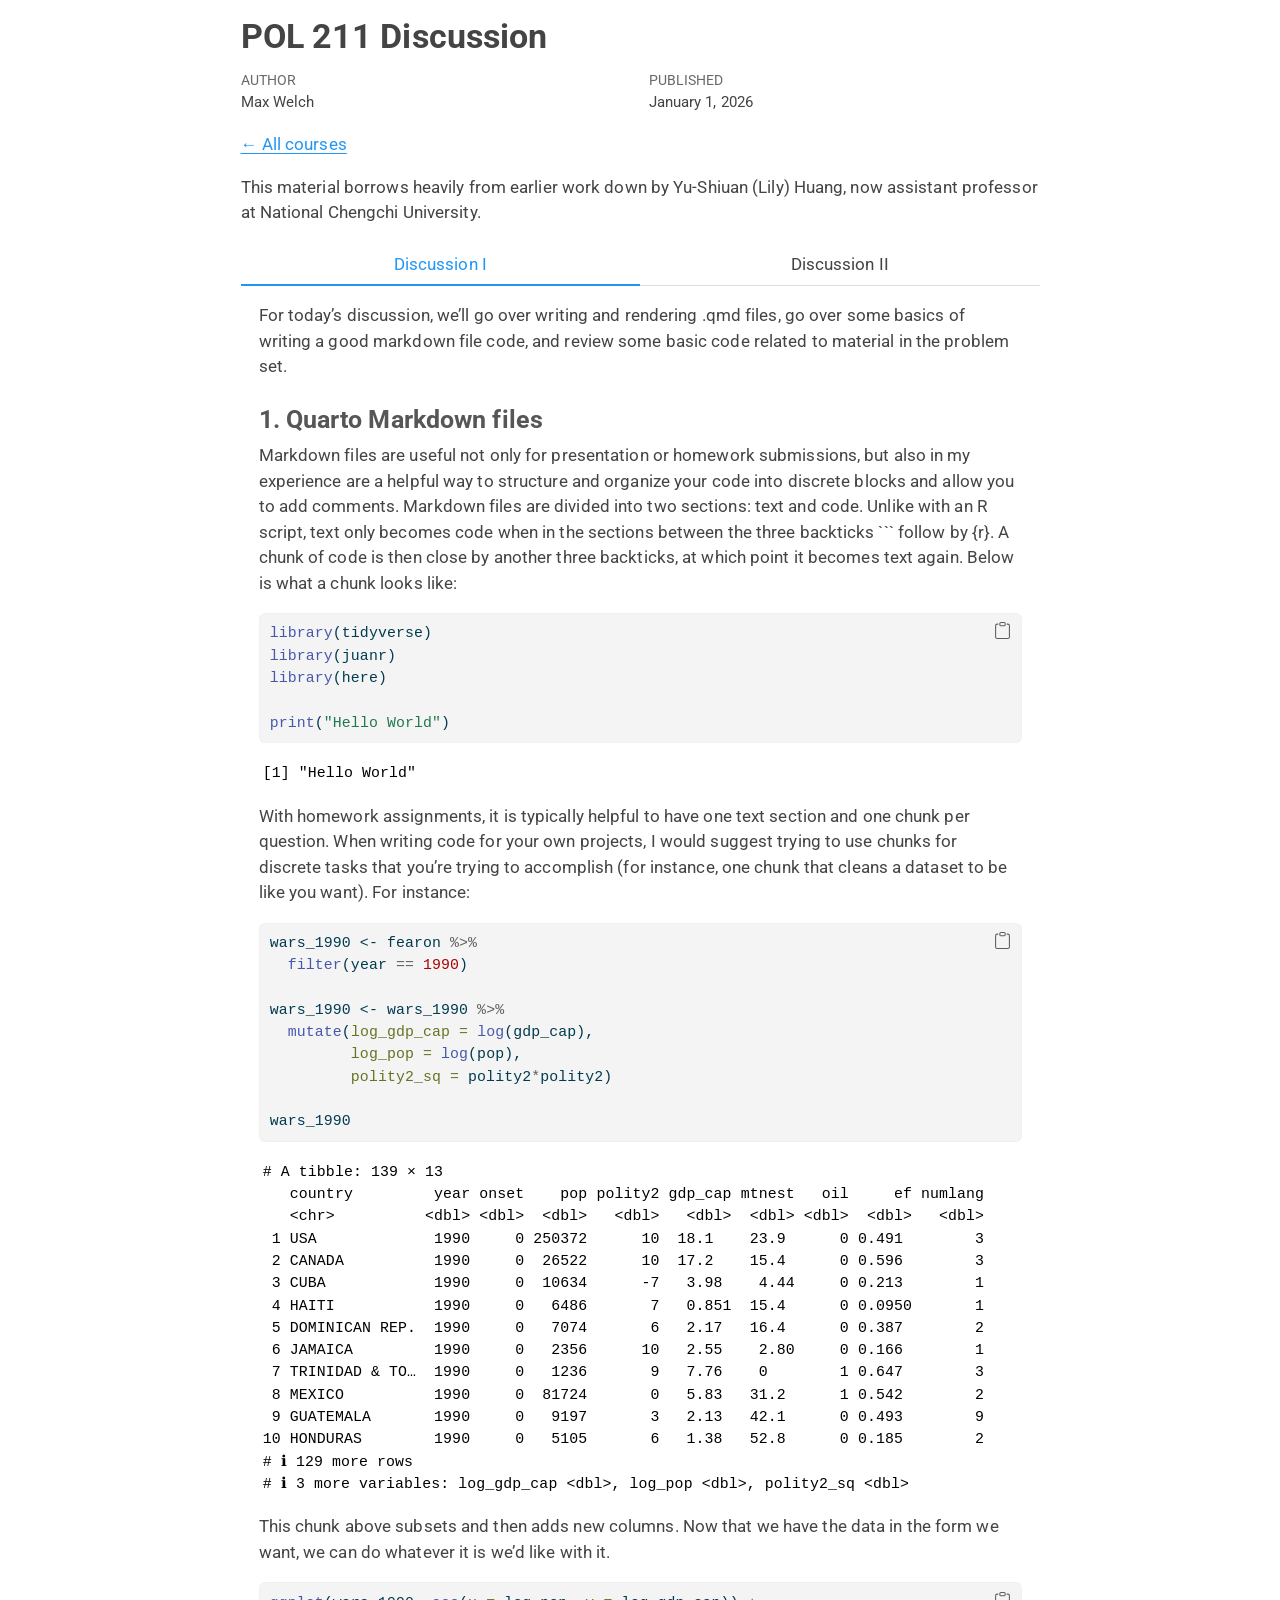
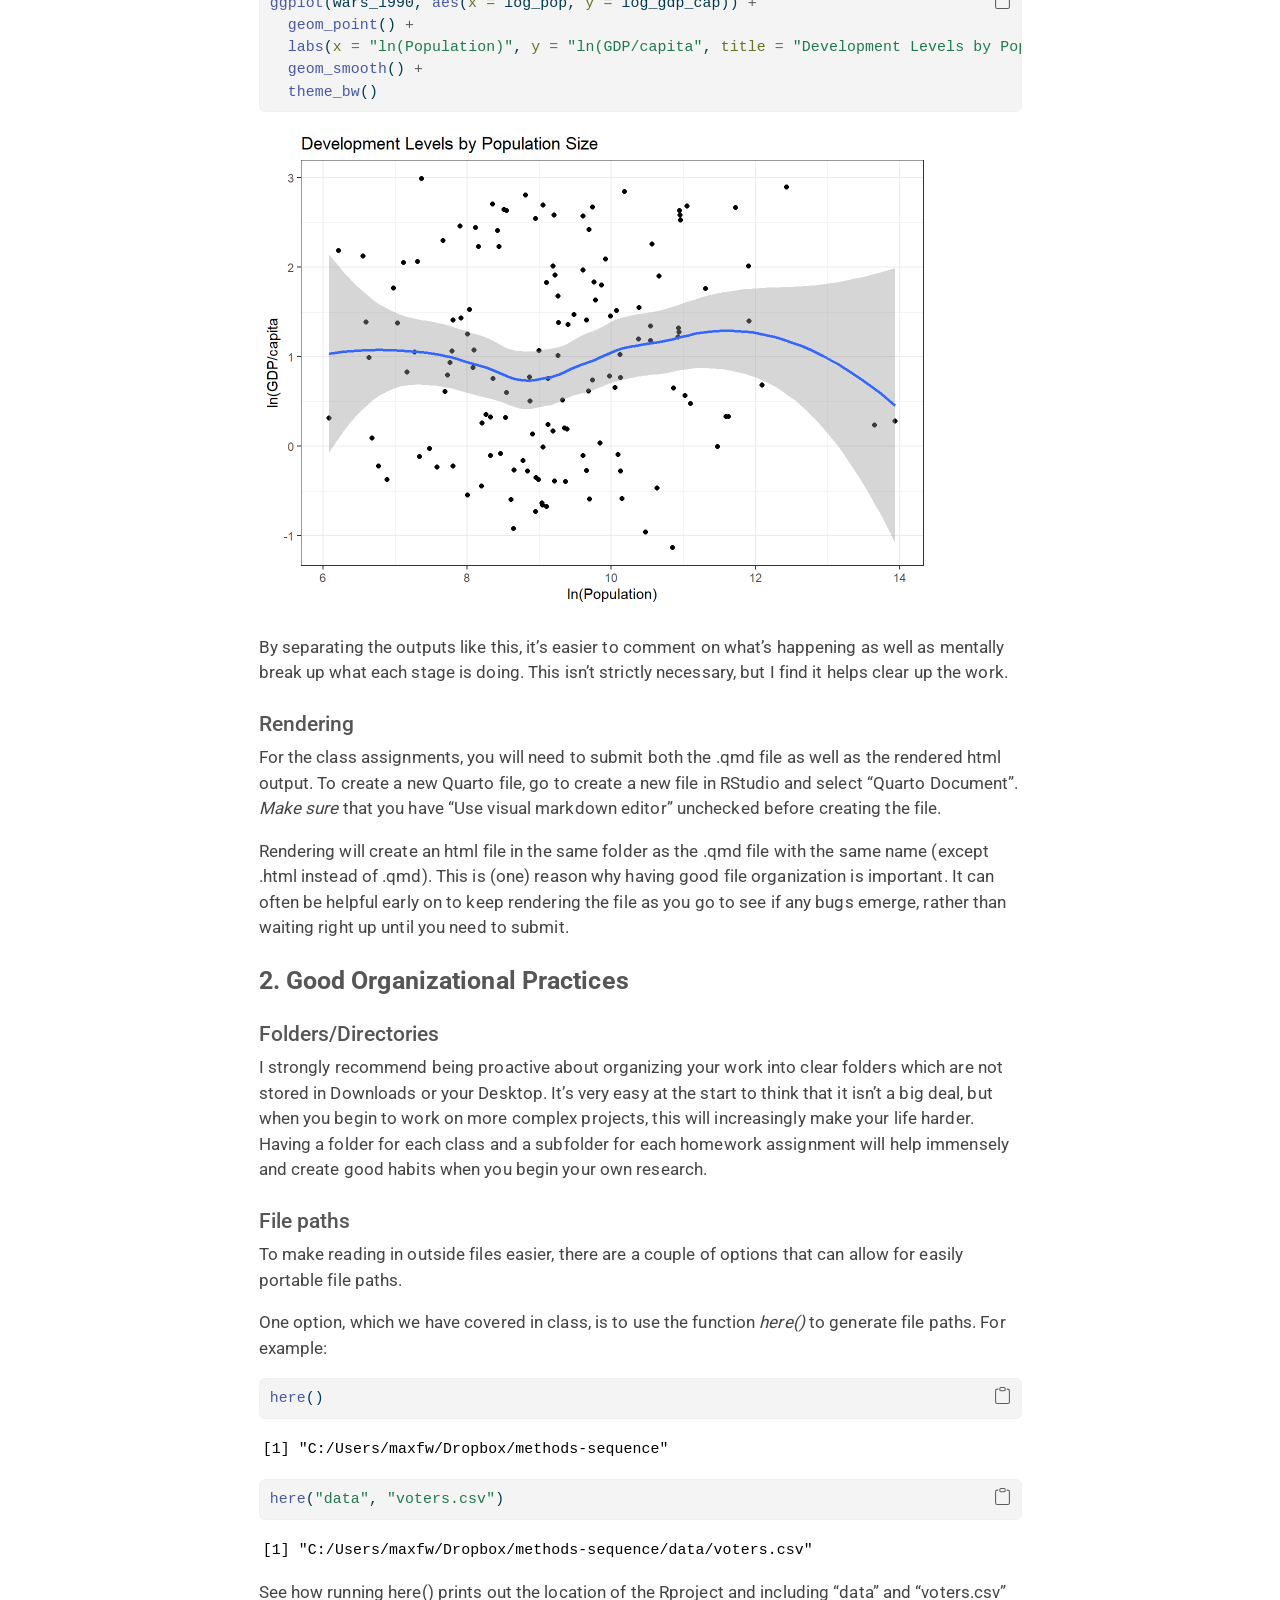
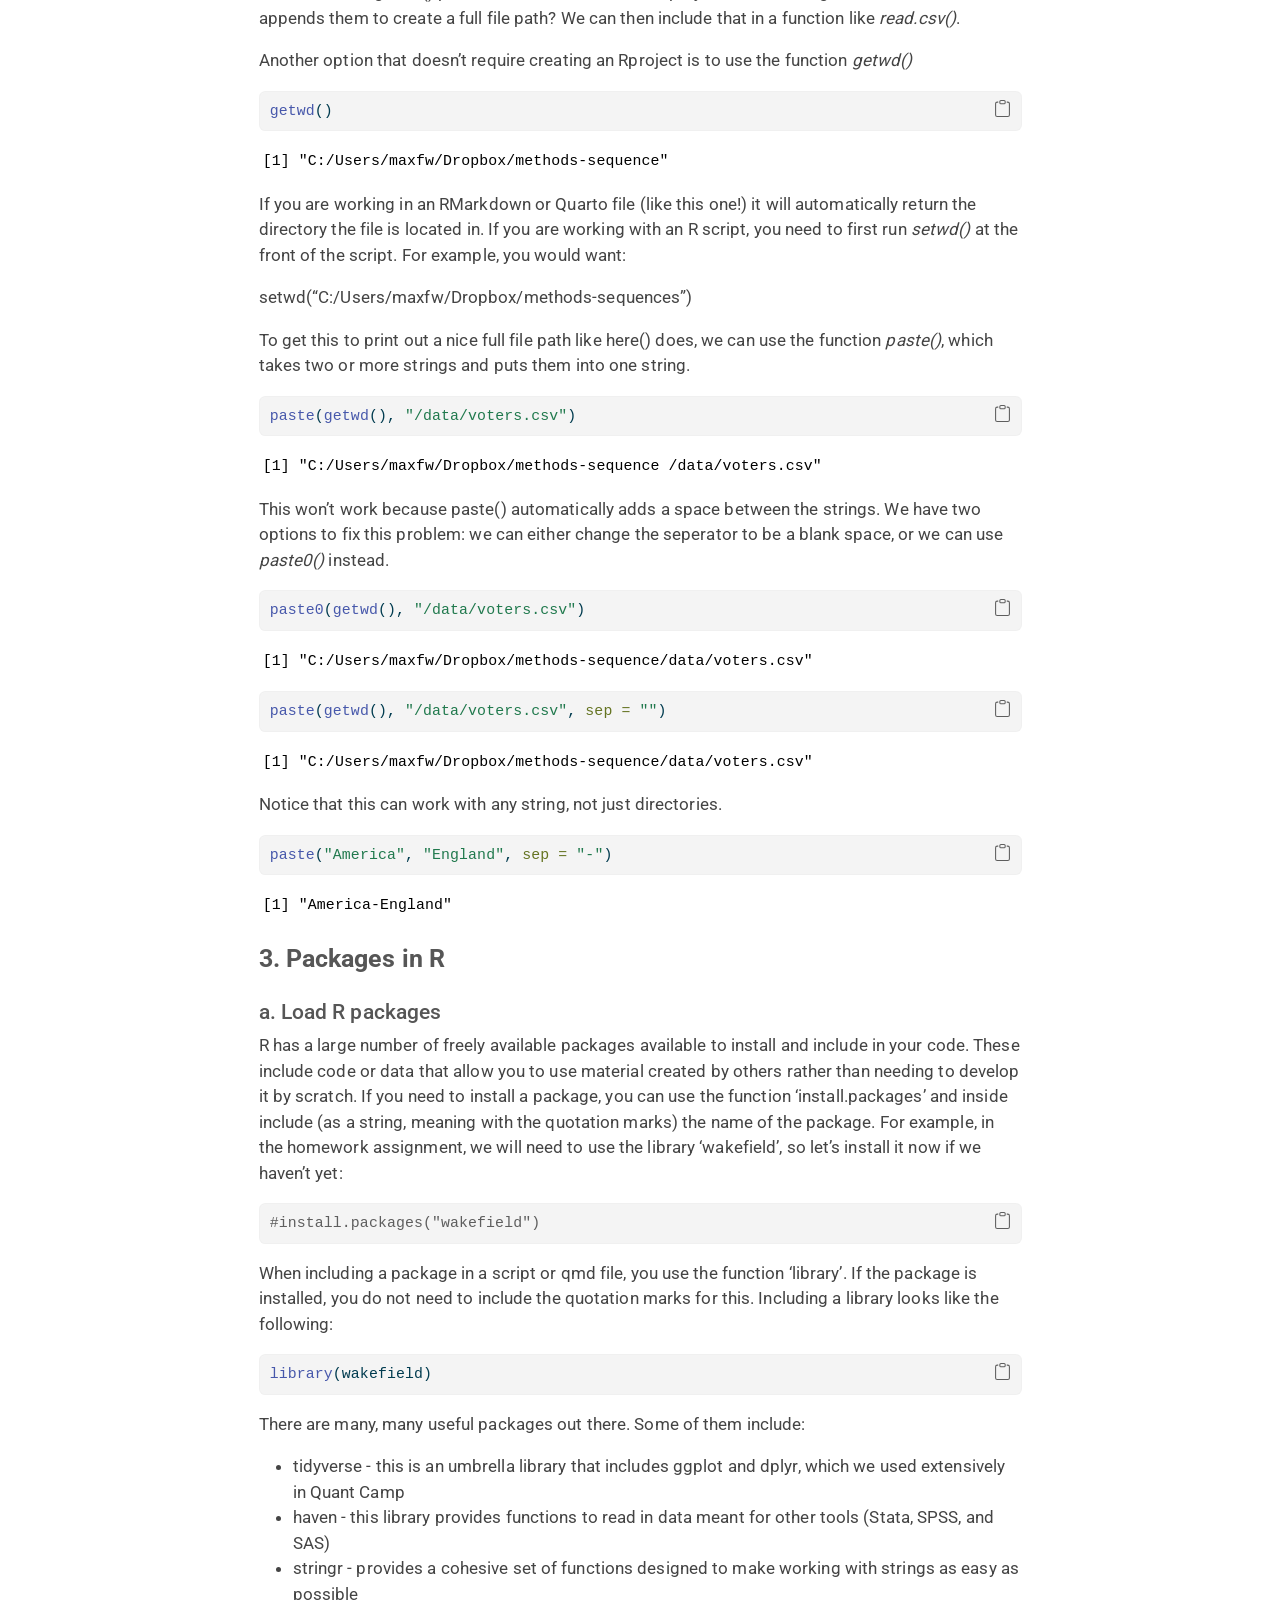
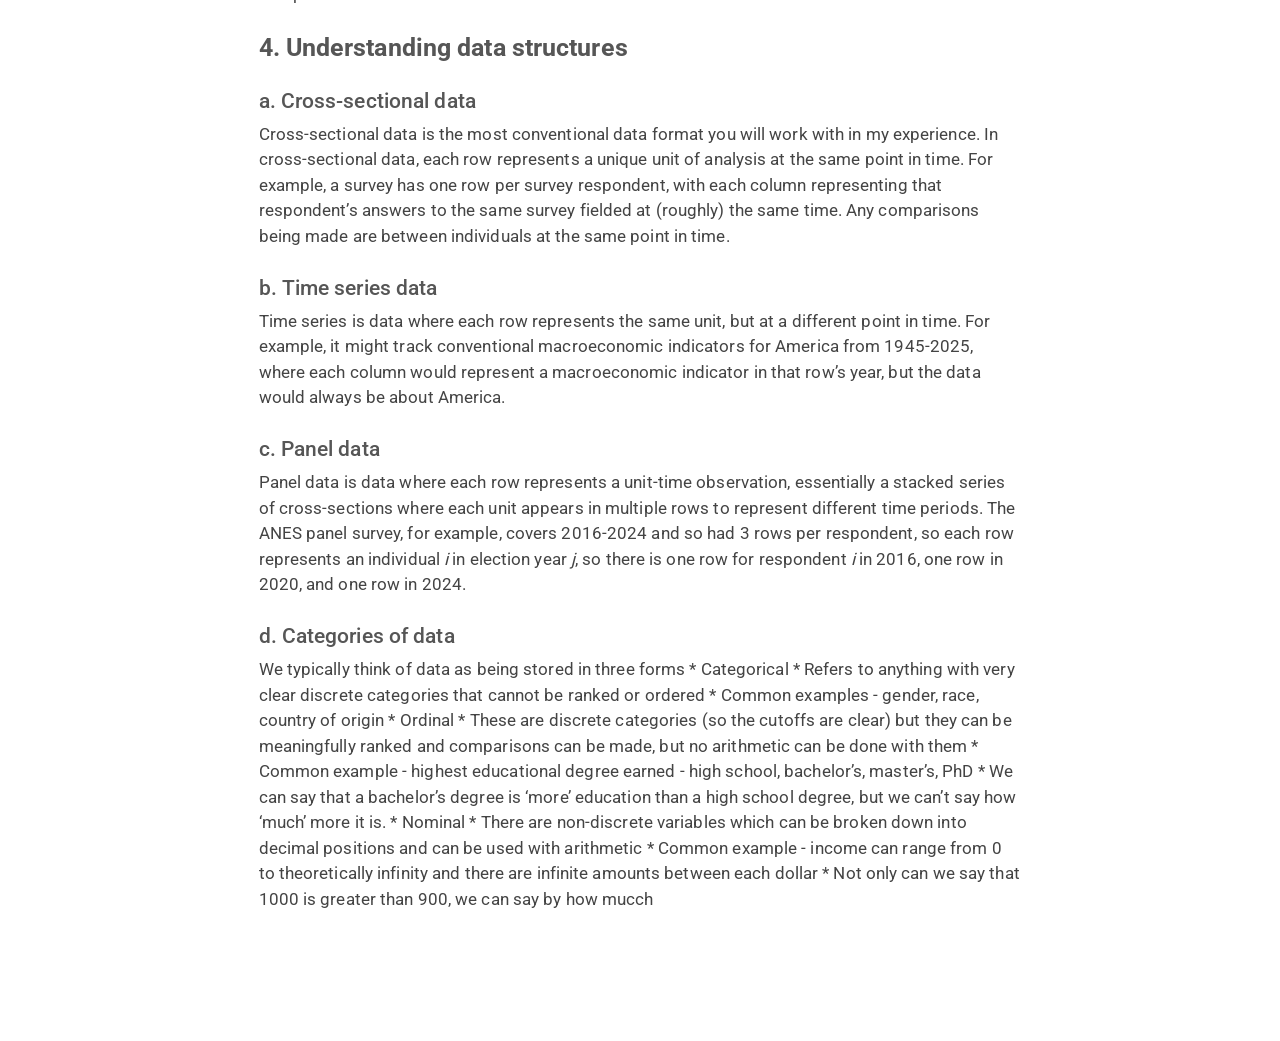
==== commit d8779702: "first real update" ====
--- a/211-Discussion.html
+++ b/211-Discussion.html
@@ -2248,38 +2248,177 @@
 
 
 <p><a href="index.html">← All courses</a></p>
+<p>This material borrows heavily from earlier work down by Yu-Shiuan (Lily) Huang, now assistant professor at National Chengchi University.</p>
 <div class="tabset-margin-container"></div><div class="panel-tabset">
 <ul class="nav nav-tabs" role="tablist"><li class="nav-item" role="presentation"><a class="nav-link active" id="tabset-1-1-tab" data-bs-toggle="tab" data-bs-target="#tabset-1-1" role="tab" aria-controls="tabset-1-1" aria-selected="true" href>Discussion I</a></li><li class="nav-item" role="presentation"><a class="nav-link" id="tabset-1-2-tab" data-bs-toggle="tab" data-bs-target="#tabset-1-2" role="tab" aria-controls="tabset-1-2" aria-selected="false" href>Discussion II</a></li></ul>
 <div class="tab-content">
 <div id="tabset-1-1" class="tab-pane active" role="tabpanel" aria-labelledby="tabset-1-1-tab">
-<p>For today’s discussion, we’ll …</p>
-<section id="first-topic" class="level3">
-<h3 class="anchored" data-anchor-id="first-topic">1. First topic</h3>
-<p>Text here.</p>
+<p>For today’s discussion, we’ll go over writing and rendering .qmd files, go over some basics of writing a good markdown file code, and review some basic code related to material in the problem set.</p>
+<section id="quarto-markdown-files" class="level3">
+<h3 class="anchored" data-anchor-id="quarto-markdown-files">1. Quarto Markdown files</h3>
+<p>Markdown files are useful not only for presentation or homework submissions, but also in my experience are a helpful way to structure and organize your code into discrete blocks and allow you to add comments. Markdown files are divided into two sections: text and code. Unlike with an R script, text only becomes code when in the sections between the three backticks ``` follow by {r}. A chunk of code is then close by another three backticks, at which point it becomes text again. Below is what a chunk looks like:</p>
+<div class="cell">
+<div class="code-copy-outer-scaffold"><div class="sourceCode cell-code" id="cb1"><pre class="sourceCode r code-with-copy"><code class="sourceCode r"><span id="cb1-1"><a href="#cb1-1" aria-hidden="true" tabindex="-1"></a><span class="fu">library</span>(tidyverse)</span>
+<span id="cb1-2"><a href="#cb1-2" aria-hidden="true" tabindex="-1"></a><span class="fu">library</span>(juanr)</span>
+<span id="cb1-3"><a href="#cb1-3" aria-hidden="true" tabindex="-1"></a><span class="fu">library</span>(here)</span>
+<span id="cb1-4"><a href="#cb1-4" aria-hidden="true" tabindex="-1"></a></span>
+<span id="cb1-5"><a href="#cb1-5" aria-hidden="true" tabindex="-1"></a><span class="fu">print</span>(<span class="st">&quot;Hello World&quot;</span>)</span></code></pre></div><button title="Copy to Clipboard" class="code-copy-button"><i class="bi"></i></button></div>
+<div class="cell-output cell-output-stdout">
+<pre><code>[1] &quot;Hello World&quot;</code></pre>
+</div>
+</div>
+<p>With homework assignments, it is typically helpful to have one text section and one chunk per question. When writing code for your own projects, I would suggest trying to use chunks for discrete tasks that you’re trying to accomplish (for instance, one chunk that cleans a dataset to be like you want). For instance:</p>
+<div class="cell">
+<div class="code-copy-outer-scaffold"><div class="sourceCode cell-code" id="cb3"><pre class="sourceCode r code-with-copy"><code class="sourceCode r"><span id="cb3-1"><a href="#cb3-1" aria-hidden="true" tabindex="-1"></a>wars_1990 <span class="ot">&lt;-</span> fearon <span class="sc">%&gt;%</span> </span>
+<span id="cb3-2"><a href="#cb3-2" aria-hidden="true" tabindex="-1"></a>  <span class="fu">filter</span>(year <span class="sc">==</span> <span class="dv">1990</span>)</span>
+<span id="cb3-3"><a href="#cb3-3" aria-hidden="true" tabindex="-1"></a></span>
+<span id="cb3-4"><a href="#cb3-4" aria-hidden="true" tabindex="-1"></a>wars_1990 <span class="ot">&lt;-</span> wars_1990 <span class="sc">%&gt;%</span> </span>
+<span id="cb3-5"><a href="#cb3-5" aria-hidden="true" tabindex="-1"></a>  <span class="fu">mutate</span>(<span class="at">log_gdp_cap =</span> <span class="fu">log</span>(gdp_cap),</span>
+<span id="cb3-6"><a href="#cb3-6" aria-hidden="true" tabindex="-1"></a>         <span class="at">log_pop =</span> <span class="fu">log</span>(pop),</span>
+<span id="cb3-7"><a href="#cb3-7" aria-hidden="true" tabindex="-1"></a>         <span class="at">polity2_sq =</span> polity2<span class="sc">*</span>polity2)</span>
+<span id="cb3-8"><a href="#cb3-8" aria-hidden="true" tabindex="-1"></a></span>
+<span id="cb3-9"><a href="#cb3-9" aria-hidden="true" tabindex="-1"></a>wars_1990</span></code></pre></div><button title="Copy to Clipboard" class="code-copy-button"><i class="bi"></i></button></div>
+<div class="cell-output cell-output-stdout">
+<pre><code># A tibble: 139 × 13
+   country         year onset    pop polity2 gdp_cap mtnest   oil     ef numlang
+   &lt;chr&gt;          &lt;dbl&gt; &lt;dbl&gt;  &lt;dbl&gt;   &lt;dbl&gt;   &lt;dbl&gt;  &lt;dbl&gt; &lt;dbl&gt;  &lt;dbl&gt;   &lt;dbl&gt;
+ 1 USA             1990     0 250372      10  18.1    23.9      0 0.491        3
+ 2 CANADA          1990     0  26522      10  17.2    15.4      0 0.596        3
+ 3 CUBA            1990     0  10634      -7   3.98    4.44     0 0.213        1
+ 4 HAITI           1990     0   6486       7   0.851  15.4      0 0.0950       1
+ 5 DOMINICAN REP.  1990     0   7074       6   2.17   16.4      0 0.387        2
+ 6 JAMAICA         1990     0   2356      10   2.55    2.80     0 0.166        1
+ 7 TRINIDAD &amp; TO…  1990     0   1236       9   7.76    0        1 0.647        3
+ 8 MEXICO          1990     0  81724       0   5.83   31.2      1 0.542        2
+ 9 GUATEMALA       1990     0   9197       3   2.13   42.1      0 0.493        9
+10 HONDURAS        1990     0   5105       6   1.38   52.8      0 0.185        2
+# ℹ 129 more rows
+# ℹ 3 more variables: log_gdp_cap &lt;dbl&gt;, log_pop &lt;dbl&gt;, polity2_sq &lt;dbl&gt;</code></pre>
+</div>
+</div>
+<p>This chunk above subsets and then adds new columns. Now that we have the data in the form we want, we can do whatever it is we’d like with it.</p>
+<div class="cell">
+<div class="code-copy-outer-scaffold"><div class="sourceCode cell-code" id="cb5"><pre class="sourceCode r code-with-copy"><code class="sourceCode r"><span id="cb5-1"><a href="#cb5-1" aria-hidden="true" tabindex="-1"></a><span class="fu">ggplot</span>(wars_1990, <span class="fu">aes</span>(<span class="at">x =</span> log_pop, <span class="at">y =</span> log_gdp_cap)) <span class="sc">+</span></span>
+<span id="cb5-2"><a href="#cb5-2" aria-hidden="true" tabindex="-1"></a>  <span class="fu">geom_point</span>() <span class="sc">+</span></span>
+<span id="cb5-3"><a href="#cb5-3" aria-hidden="true" tabindex="-1"></a>  <span class="fu">labs</span>(<span class="at">x =</span> <span class="st">&quot;ln(Population)&quot;</span>, <span class="at">y =</span> <span class="st">&quot;ln(GDP/capita&quot;</span>, <span class="at">title =</span> <span class="st">&quot;Development Levels by Population Size&quot;</span>) <span class="sc">+</span></span>
+<span id="cb5-4"><a href="#cb5-4" aria-hidden="true" tabindex="-1"></a>  <span class="fu">geom_smooth</span>() <span class="sc">+</span></span>
+<span id="cb5-5"><a href="#cb5-5" aria-hidden="true" tabindex="-1"></a>  <span class="fu">theme_bw</span>()</span></code></pre></div><button title="Copy to Clipboard" class="code-copy-button"><i class="bi"></i></button></div>
+<div class="cell-output-display">
+<div>
+<figure class="figure">
+<p><img role="img" src="[data-uri]" class="img-fluid figure-img" width="672"></p>
+</figure>
+</div>
+</div>
+</div>
+<p>By separating the outputs like this, it’s easier to comment on what’s happening as well as mentally break up what each stage is doing. This isn’t strictly necessary, but I find it helps clear up the work.</p>
+<section id="rendering" class="level4">
+<h4 class="anchored" data-anchor-id="rendering">Rendering</h4>
+<p>For the class assignments, you will need to submit both the .qmd file as well as the rendered html output. To create a new Quarto file, go to create a new file in RStudio and select “Quarto Document”. <em>Make sure</em> that you have “Use visual markdown editor” unchecked before creating the file.</p>
+<p>Rendering will create an html file in the same folder as the .qmd file with the same name (except .html instead of .qmd). This is (one) reason why having good file organization is important. It can often be helpful early on to keep rendering the file as you go to see if any bugs emerge, rather than waiting right up until you need to submit.</p>
 </section>
-<section id="second-topic" class="level3">
-<h3 class="anchored" data-anchor-id="second-topic">2. Second topic</h3>
+</section>
+<section id="good-organizational-practices" class="level3">
+<h3 class="anchored" data-anchor-id="good-organizational-practices">2. Good Organizational Practices</h3>
+<section id="foldersdirectories" class="level4">
+<h4 class="anchored" data-anchor-id="foldersdirectories">Folders/Directories</h4>
+<p>I strongly recommend being proactive about organizing your work into clear folders which are not stored in Downloads or your Desktop. It’s very easy at the start to think that it isn’t a big deal, but when you begin to work on more complex projects, this will increasingly make your life harder. Having a folder for each class and a subfolder for each homework assignment will help immensely and create good habits when you begin your own research.</p>
+</section>
+<section id="file-paths" class="level4">
+<h4 class="anchored" data-anchor-id="file-paths">File paths</h4>
+<p>To make reading in outside files easier, there are a couple of options that can allow for easily portable file paths.</p>
+<p>One option, which we have covered in class, is to use the function <em>here()</em> to generate file paths. For example:</p>
+<div class="cell">
+<div class="code-copy-outer-scaffold"><div class="sourceCode cell-code" id="cb6"><pre class="sourceCode r code-with-copy"><code class="sourceCode r"><span id="cb6-1"><a href="#cb6-1" aria-hidden="true" tabindex="-1"></a><span class="fu">here</span>()</span></code></pre></div><button title="Copy to Clipboard" class="code-copy-button"><i class="bi"></i></button></div>
+<div class="cell-output cell-output-stdout">
+<pre><code>[1] &quot;C:/Users/maxfw/Dropbox/methods-sequence&quot;</code></pre>
+</div>
+<div class="code-copy-outer-scaffold"><div class="sourceCode cell-code" id="cb8"><pre class="sourceCode r code-with-copy"><code class="sourceCode r"><span id="cb8-1"><a href="#cb8-1" aria-hidden="true" tabindex="-1"></a><span class="fu">here</span>(<span class="st">&quot;data&quot;</span>, <span class="st">&quot;voters.csv&quot;</span>)</span></code></pre></div><button title="Copy to Clipboard" class="code-copy-button"><i class="bi"></i></button></div>
+<div class="cell-output cell-output-stdout">
+<pre><code>[1] &quot;C:/Users/maxfw/Dropbox/methods-sequence/data/voters.csv&quot;</code></pre>
+</div>
+</div>
+<p>See how running here() prints out the location of the Rproject and including “data” and “voters.csv” appends them to create a full file path? We can then include that in a function like <em>read.csv()</em>.</p>
+<p>Another option that doesn’t require creating an Rproject is to use the function <em>getwd()</em></p>
+<div class="cell">
+<div class="code-copy-outer-scaffold"><div class="sourceCode cell-code" id="cb10"><pre class="sourceCode r code-with-copy"><code class="sourceCode r"><span id="cb10-1"><a href="#cb10-1" aria-hidden="true" tabindex="-1"></a><span class="fu">getwd</span>()</span></code></pre></div><button title="Copy to Clipboard" class="code-copy-button"><i class="bi"></i></button></div>
+<div class="cell-output cell-output-stdout">
+<pre><code>[1] &quot;C:/Users/maxfw/Dropbox/methods-sequence&quot;</code></pre>
+</div>
+</div>
+<p>If you are working in an RMarkdown or Quarto file (like this one!) it will automatically return the directory the file is located in. If you are working with an R script, you need to first run <em>setwd()</em> at the front of the script. For example, you would want:</p>
+<p>setwd(“C:/Users/maxfw/Dropbox/methods-sequences”)</p>
+<p>To get this to print out a nice full file path like here() does, we can use the function <em>paste()</em>, which takes two or more strings and puts them into one string.</p>
+<div class="cell">
+<div class="code-copy-outer-scaffold"><div class="sourceCode cell-code" id="cb12"><pre class="sourceCode r code-with-copy"><code class="sourceCode r"><span id="cb12-1"><a href="#cb12-1" aria-hidden="true" tabindex="-1"></a><span class="fu">paste</span>(<span class="fu">getwd</span>(), <span class="st">&quot;/data/voters.csv&quot;</span>)</span></code></pre></div><button title="Copy to Clipboard" class="code-copy-button"><i class="bi"></i></button></div>
+<div class="cell-output cell-output-stdout">
+<pre><code>[1] &quot;C:/Users/maxfw/Dropbox/methods-sequence /data/voters.csv&quot;</code></pre>
+</div>
+</div>
+<p>This won’t work because paste() automatically adds a space between the strings. We have two options to fix this problem: we can either change the seperator to be a blank space, or we can use <em>paste0()</em> instead.</p>
+<div class="cell">
+<div class="code-copy-outer-scaffold"><div class="sourceCode cell-code" id="cb14"><pre class="sourceCode r code-with-copy"><code class="sourceCode r"><span id="cb14-1"><a href="#cb14-1" aria-hidden="true" tabindex="-1"></a><span class="fu">paste0</span>(<span class="fu">getwd</span>(), <span class="st">&quot;/data/voters.csv&quot;</span>)</span></code></pre></div><button title="Copy to Clipboard" class="code-copy-button"><i class="bi"></i></button></div>
+<div class="cell-output cell-output-stdout">
+<pre><code>[1] &quot;C:/Users/maxfw/Dropbox/methods-sequence/data/voters.csv&quot;</code></pre>
+</div>
+<div class="code-copy-outer-scaffold"><div class="sourceCode cell-code" id="cb16"><pre class="sourceCode r code-with-copy"><code class="sourceCode r"><span id="cb16-1"><a href="#cb16-1" aria-hidden="true" tabindex="-1"></a><span class="fu">paste</span>(<span class="fu">getwd</span>(), <span class="st">&quot;/data/voters.csv&quot;</span>, <span class="at">sep =</span> <span class="st">&quot;&quot;</span>)</span></code></pre></div><button title="Copy to Clipboard" class="code-copy-button"><i class="bi"></i></button></div>
+<div class="cell-output cell-output-stdout">
+<pre><code>[1] &quot;C:/Users/maxfw/Dropbox/methods-sequence/data/voters.csv&quot;</code></pre>
+</div>
+</div>
+<p>Notice that this can work with any string, not just directories.</p>
+<div class="cell">
+<div class="code-copy-outer-scaffold"><div class="sourceCode cell-code" id="cb18"><pre class="sourceCode r code-with-copy"><code class="sourceCode r"><span id="cb18-1"><a href="#cb18-1" aria-hidden="true" tabindex="-1"></a><span class="fu">paste</span>(<span class="st">&quot;America&quot;</span>, <span class="st">&quot;England&quot;</span>, <span class="at">sep =</span> <span class="st">&quot;-&quot;</span>)</span></code></pre></div><button title="Copy to Clipboard" class="code-copy-button"><i class="bi"></i></button></div>
+<div class="cell-output cell-output-stdout">
+<pre><code>[1] &quot;America-England&quot;</code></pre>
+</div>
+</div>
+</section>
+</section>
+<section id="packages-in-r" class="level3">
+<h3 class="anchored" data-anchor-id="packages-in-r">3. Packages in R</h3>
 <section id="a.-load-r-packages" class="level4">
 <h4 class="anchored" data-anchor-id="a.-load-r-packages">a. Load R packages</h4>
+<p>R has a large number of freely available packages available to install and include in your code. These include code or data that allow you to use material created by others rather than needing to develop it by scratch. If you need to install a package, you can use the function ‘install.packages’ and inside include (as a string, meaning with the quotation marks) the name of the package. For example, in the homework assignment, we will need to use the library ‘wakefield’, so let’s install it now if we haven’t yet:</p>
 <div class="cell">
-<div class="code-copy-outer-scaffold"><div class="sourceCode cell-code" id="cb1"><pre class="sourceCode r code-with-copy"><code class="sourceCode r"><span id="cb1-1"><a href="#cb1-1" aria-hidden="true" tabindex="-1"></a><span class="co"># install.packages(&quot;tidyverse&quot;)</span></span>
-<span id="cb1-2"><a href="#cb1-2" aria-hidden="true" tabindex="-1"></a><span class="fu">library</span>(tidyverse)</span></code></pre></div><button title="Copy to Clipboard" class="code-copy-button"><i class="bi"></i></button></div>
+<div class="code-copy-outer-scaffold"><div class="sourceCode cell-code" id="cb20"><pre class="sourceCode r code-with-copy"><code class="sourceCode r"><span id="cb20-1"><a href="#cb20-1" aria-hidden="true" tabindex="-1"></a><span class="co">#install.packages(&quot;wakefield&quot;)</span></span></code></pre></div><button title="Copy to Clipboard" class="code-copy-button"><i class="bi"></i></button></div>
 </div>
+<p>When including a package in a script or qmd file, you use the function ‘library’. If the package is installed, you do not need to include the quotation marks for this. Including a library looks like the following:</p>
+<div class="cell">
+<div class="code-copy-outer-scaffold"><div class="sourceCode cell-code" id="cb21"><pre class="sourceCode r code-with-copy"><code class="sourceCode r"><span id="cb21-1"><a href="#cb21-1" aria-hidden="true" tabindex="-1"></a><span class="fu">library</span>(wakefield)</span></code></pre></div><button title="Copy to Clipboard" class="code-copy-button"><i class="bi"></i></button></div>
+</div>
+<p>There are many, many useful packages out there. Some of them include:</p>
+<ul>
+<li>tidyverse - this is an umbrella library that includes ggplot and dplyr, which we used extensively in Quant Camp</li>
+<li>haven - this library provides functions to read in data meant for other tools (Stata, SPSS, and SAS)</li>
+<li>stringr - provides a cohesive set of functions designed to make working with strings as easy as possible</li>
+</ul>
 </section>
-<section id="b.-import-data" class="level4">
-<h4 class="anchored" data-anchor-id="b.-import-data">b. Import data</h4>
-<p>For today, we are using <code>example.csv</code>. You can download it <a href="data/example.csv">here</a>.</p>
-<div class="cell">
-<div class="code-copy-outer-scaffold"><div class="sourceCode cell-code" id="cb2"><pre class="sourceCode r code-with-copy"><code class="sourceCode r"><span id="cb2-1"><a href="#cb2-1" aria-hidden="true" tabindex="-1"></a>df <span class="ot">&lt;-</span> <span class="fu">read_csv</span>(<span class="st">&quot;data/example.csv&quot;</span>)</span></code></pre></div><button title="Copy to Clipboard" class="code-copy-button"><i class="bi"></i></button></div>
-</div>
+</section>
+<section id="understanding-data-structures" class="level3">
+<h3 class="anchored" data-anchor-id="understanding-data-structures">4. Understanding data structures</h3>
+<section id="a.-cross-sectional-data" class="level4">
+<h4 class="anchored" data-anchor-id="a.-cross-sectional-data">a. Cross-sectional data</h4>
+<p>Cross-sectional data is the most conventional data format you will work with in my experience. In cross-sectional data, each row represents a unique unit of analysis at the same point in time. For example, a survey has one row per survey respondent, with each column representing that respondent’s answers to the same survey fielded at (roughly) the same time. Any comparisons being made are between individuals at the same point in time.</p>
+</section>
+<section id="b.-time-series-data" class="level4">
+<h4 class="anchored" data-anchor-id="b.-time-series-data">b. Time series data</h4>
+<p>Time series is data where each row represents the same unit, but at a different point in time. For example, it might track conventional macroeconomic indicators for America from 1945-2025, where each column would represent a macroeconomic indicator in that row’s year, but the data would always be about America.</p>
+</section>
+<section id="c.-panel-data" class="level4">
+<h4 class="anchored" data-anchor-id="c.-panel-data">c. Panel data</h4>
+<p>Panel data is data where each row represents a unit-time observation, essentially a stacked series of cross-sections where each unit appears in multiple rows to represent different time periods. The ANES panel survey, for example, covers 2016-2024 and so had 3 rows per respondent, so each row represents an individual <em>i</em> in election year <em>j</em>, so there is one row for respondent <em>i</em> in 2016, one row in 2020, and one row in 2024.</p>
+</section>
+<section id="d.-categories-of-data" class="level4">
+<h4 class="anchored" data-anchor-id="d.-categories-of-data">d. Categories of data</h4>
+<p>We typically think of data as being stored in three forms * Categorical * Refers to anything with very clear discrete categories that cannot be ranked or ordered * Common examples - gender, race, country of origin * Ordinal * These are discrete categories (so the cutoffs are clear) but they can be meaningfully ranked and comparisons can be made, but no arithmetic can be done with them * Common example - highest educational degree earned - high school, bachelor’s, master’s, PhD * We can say that a bachelor’s degree is ‘more’ education than a high school degree, but we can’t say how ‘much’ more it is. * Nominal * There are non-discrete variables which can be broken down into decimal positions and can be used with arithmetic * Common example - income can range from 0 to theoretically infinity and there are infinite amounts between each dollar * Not only can we say that 1000 is greater than 900, we can say by how mucch</p>
 </section>
 </section>
 </div>
 <div id="tabset-1-2" class="tab-pane" role="tabpanel" aria-labelledby="tabset-1-2-tab">
-<p>For today’s discussion, we’ll …</p>
-<section id="topic" class="level3">
-<h3 class="anchored" data-anchor-id="topic">1. Topic</h3>
-<p>Text here.</p>
+<p>For today’s discussion, we’ll TBD</p>
+<section id="section" class="level3">
+<h3 class="anchored" data-anchor-id="section">1.</h3>
 </section>
 </div>
 </div>
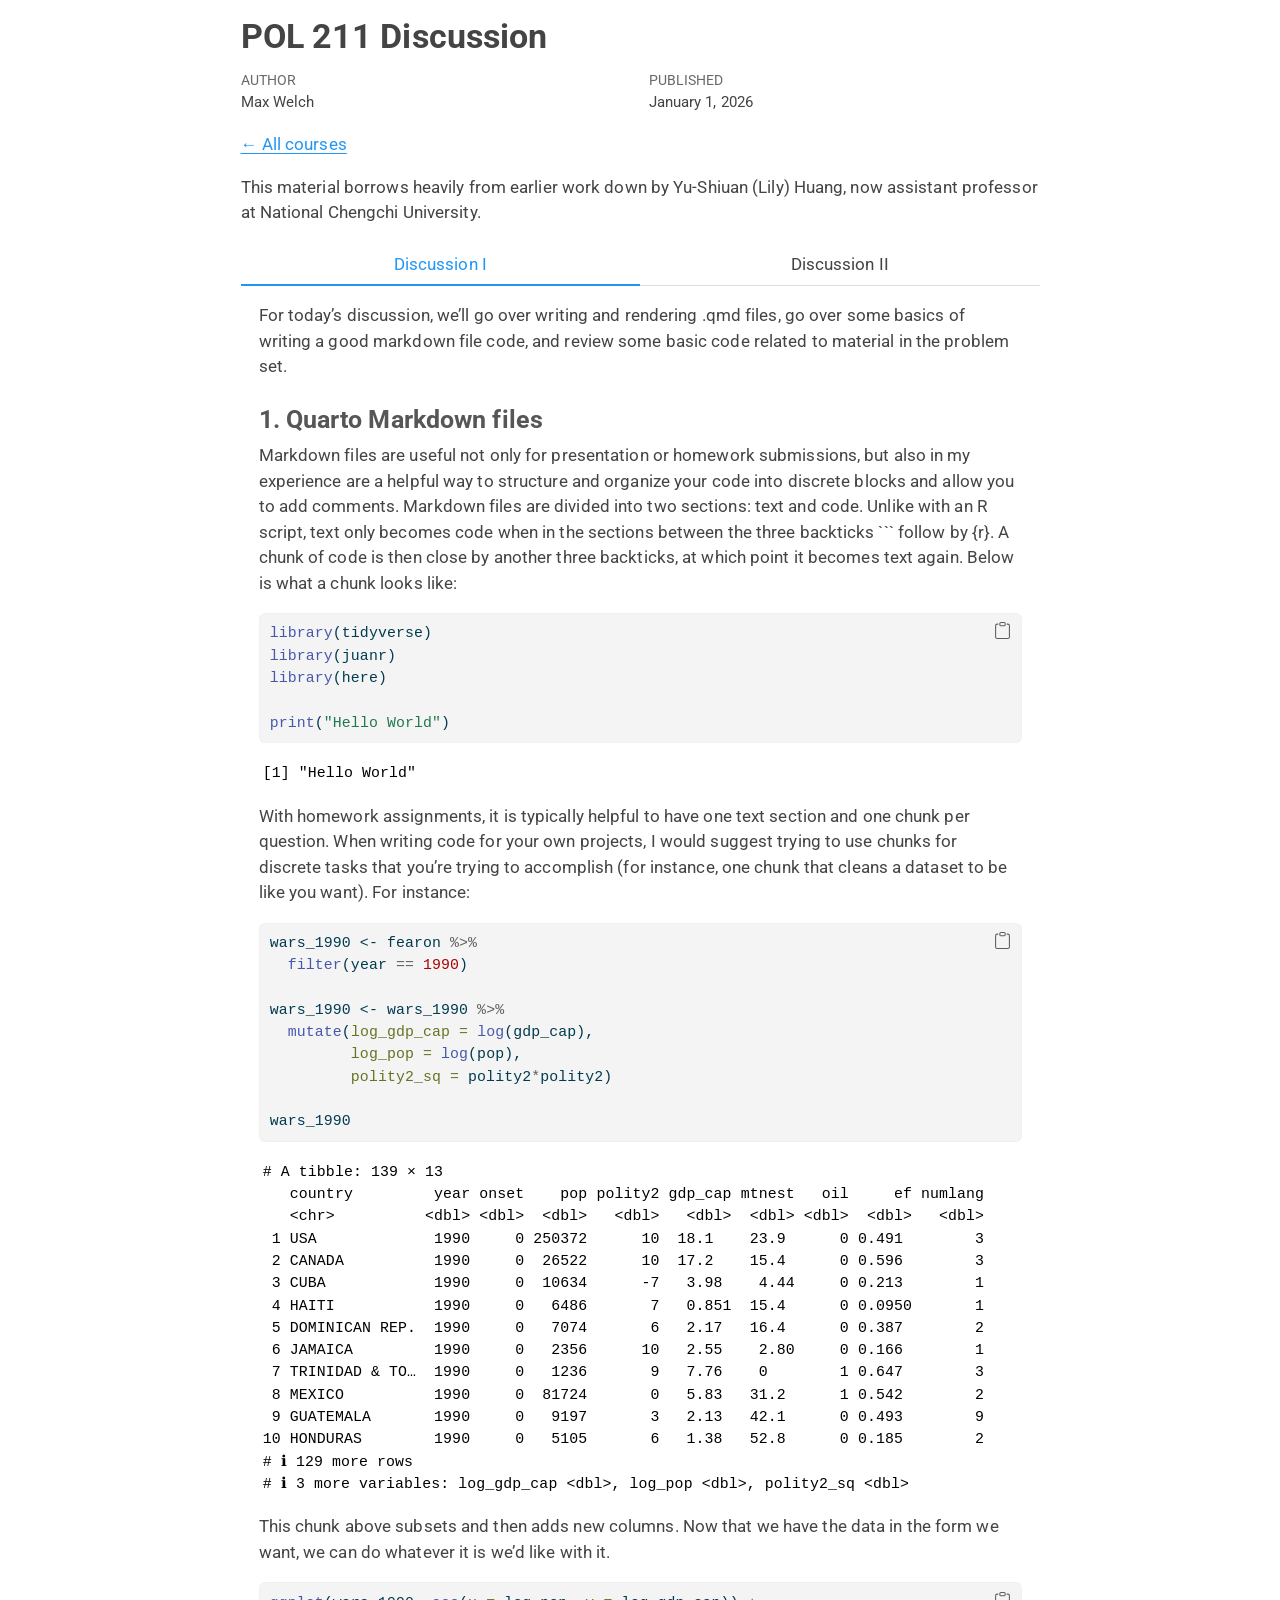
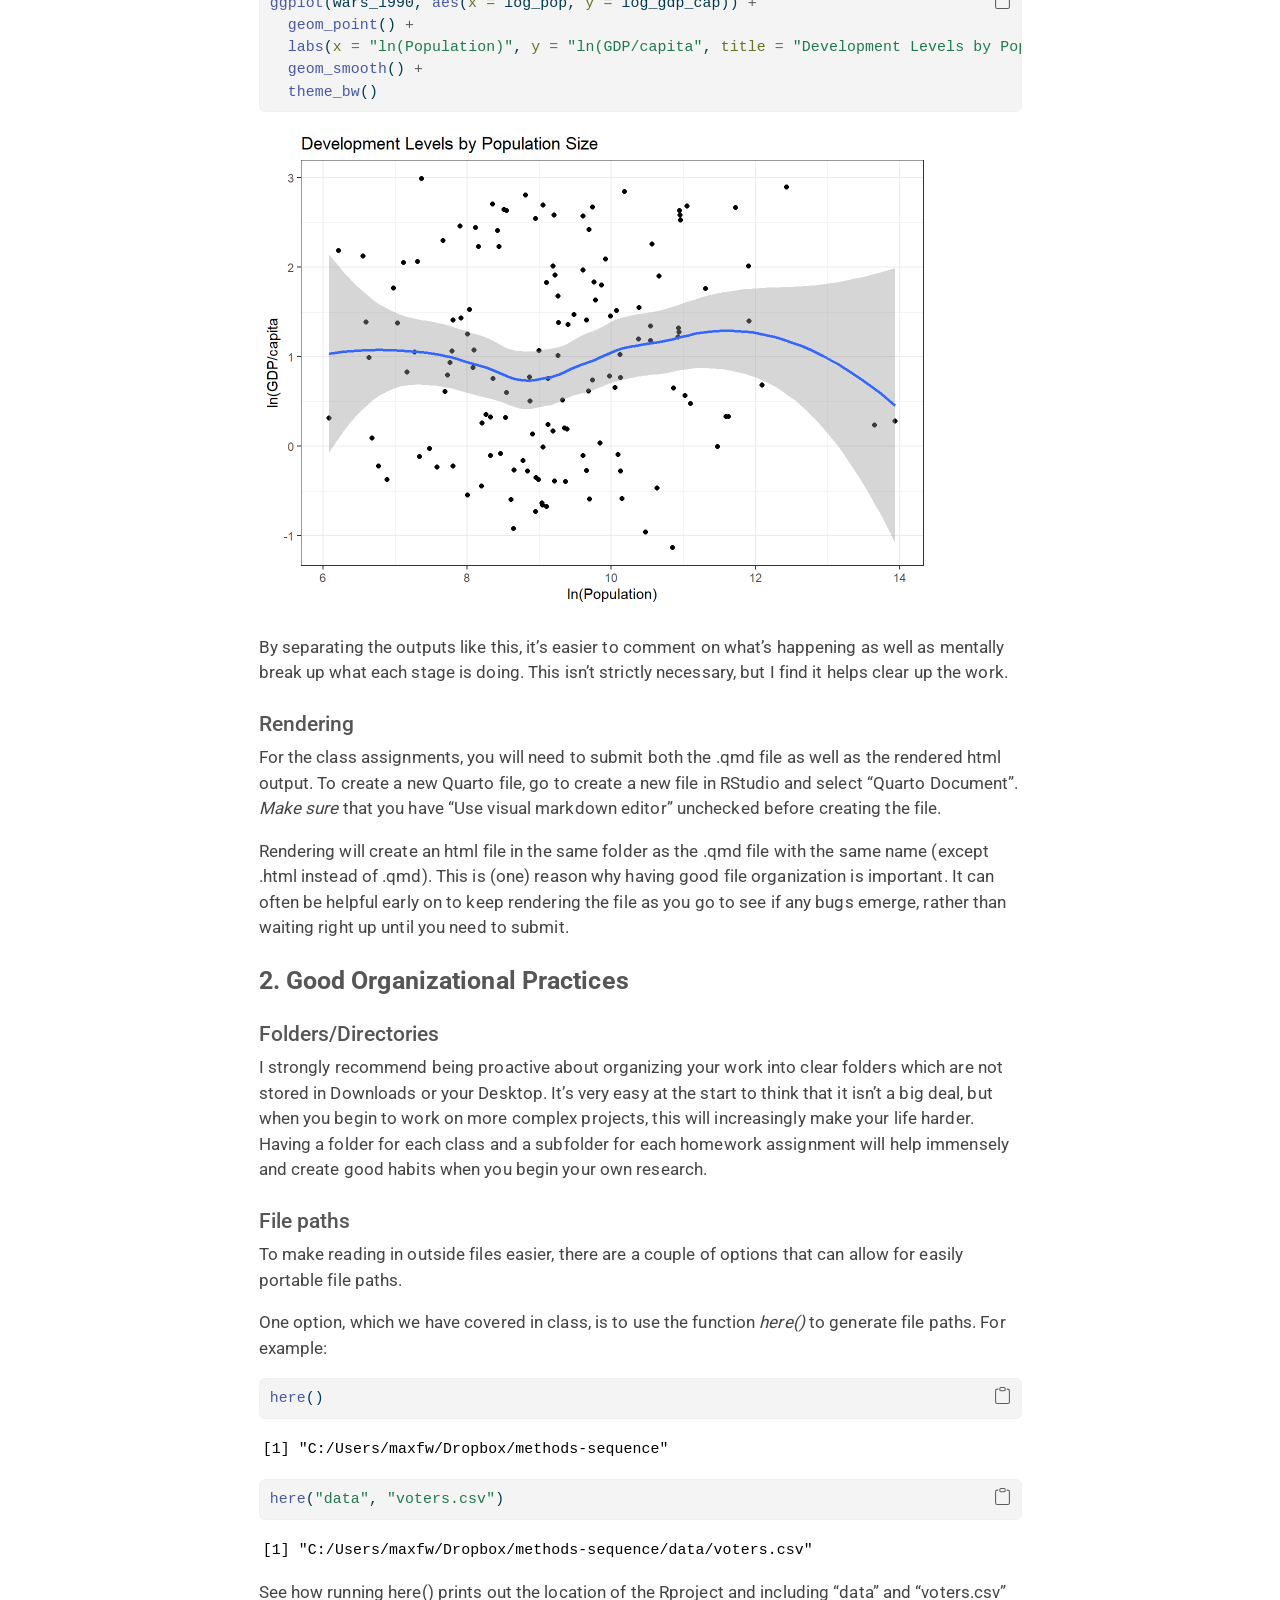
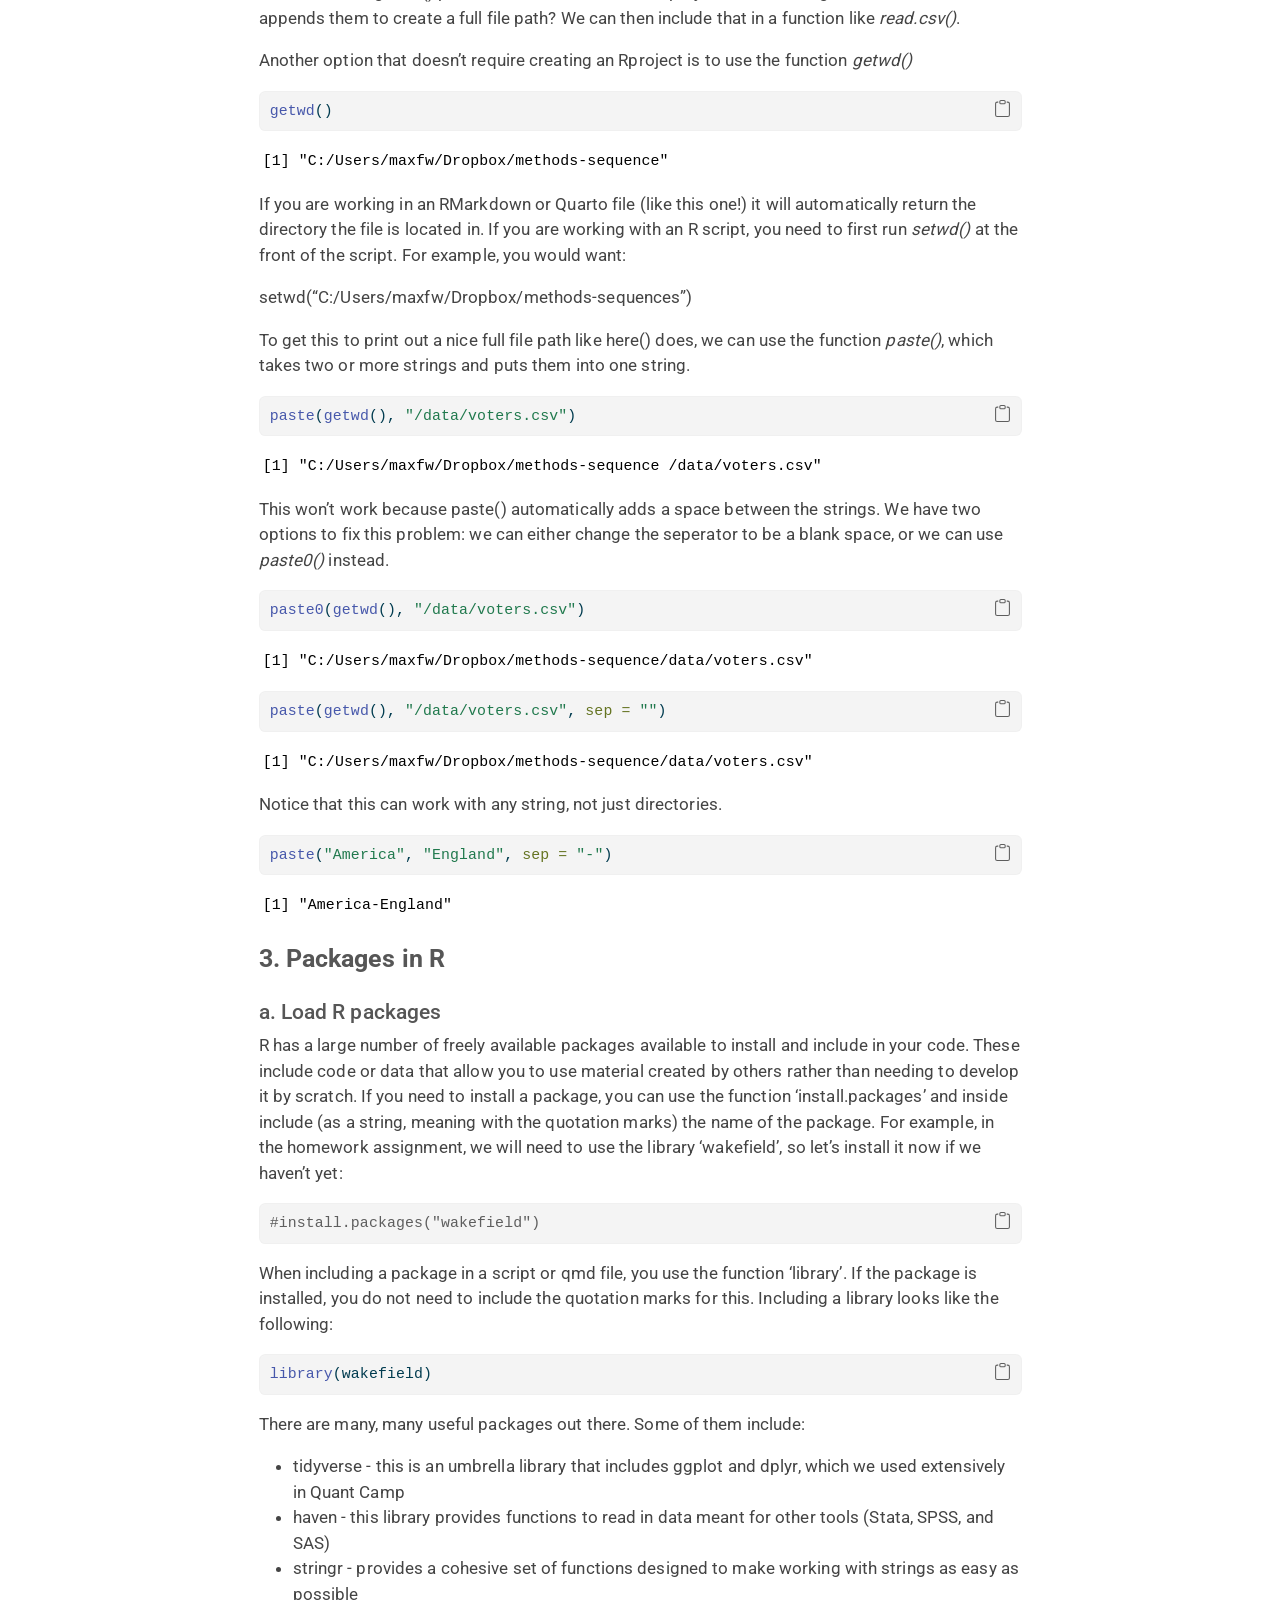
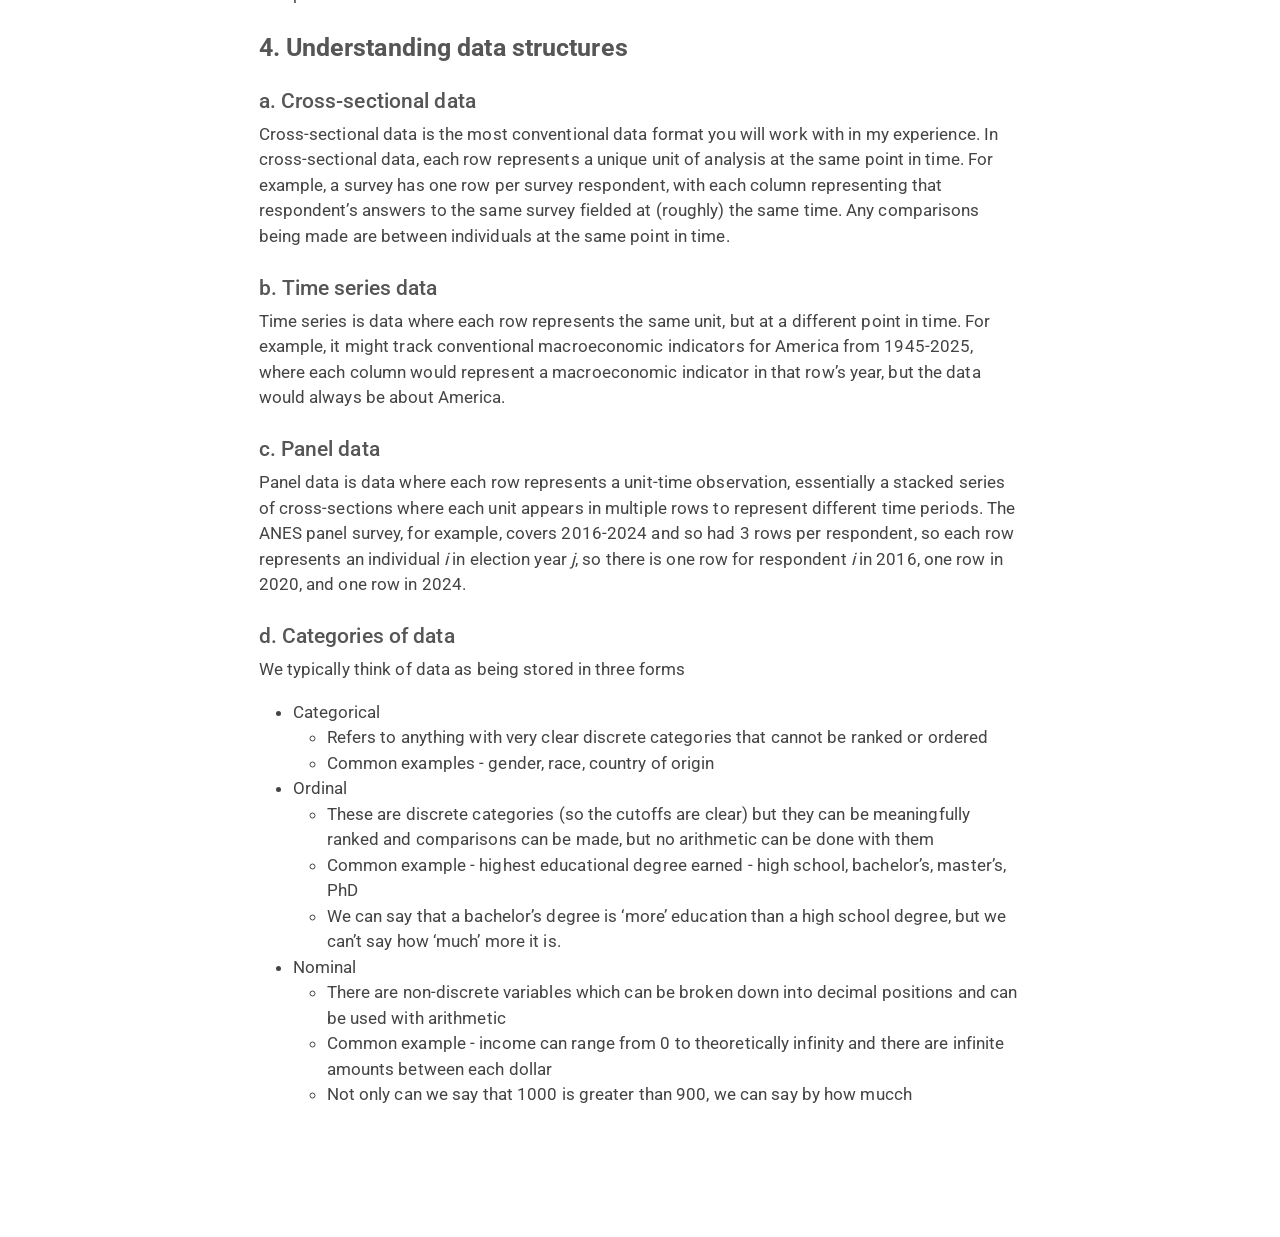
==== commit 076651de: "fix bulleted list" ====
--- a/211-Discussion.html
+++ b/211-Discussion.html
@@ -2411,7 +2411,26 @@
 </section>
 <section id="d.-categories-of-data" class="level4">
 <h4 class="anchored" data-anchor-id="d.-categories-of-data">d. Categories of data</h4>
-<p>We typically think of data as being stored in three forms * Categorical * Refers to anything with very clear discrete categories that cannot be ranked or ordered * Common examples - gender, race, country of origin * Ordinal * These are discrete categories (so the cutoffs are clear) but they can be meaningfully ranked and comparisons can be made, but no arithmetic can be done with them * Common example - highest educational degree earned - high school, bachelor’s, master’s, PhD * We can say that a bachelor’s degree is ‘more’ education than a high school degree, but we can’t say how ‘much’ more it is. * Nominal * There are non-discrete variables which can be broken down into decimal positions and can be used with arithmetic * Common example - income can range from 0 to theoretically infinity and there are infinite amounts between each dollar * Not only can we say that 1000 is greater than 900, we can say by how mucch</p>
+<p>We typically think of data as being stored in three forms</p>
+<ul>
+<li>Categorical
+<ul>
+<li>Refers to anything with very clear discrete categories that cannot be ranked or ordered</li>
+<li>Common examples - gender, race, country of origin</li>
+</ul></li>
+<li>Ordinal
+<ul>
+<li>These are discrete categories (so the cutoffs are clear) but they can be meaningfully ranked and comparisons can be made, but no arithmetic can be done with them</li>
+<li>Common example - highest educational degree earned - high school, bachelor’s, master’s, PhD</li>
+<li>We can say that a bachelor’s degree is ‘more’ education than a high school degree, but we can’t say how ‘much’ more it is.</li>
+</ul></li>
+<li>Nominal
+<ul>
+<li>There are non-discrete variables which can be broken down into decimal positions and can be used with arithmetic</li>
+<li>Common example - income can range from 0 to theoretically infinity and there are infinite amounts between each dollar</li>
+<li>Not only can we say that 1000 is greater than 900, we can say by how mucch</li>
+</ul></li>
+</ul>
 </section>
 </section>
 </div>
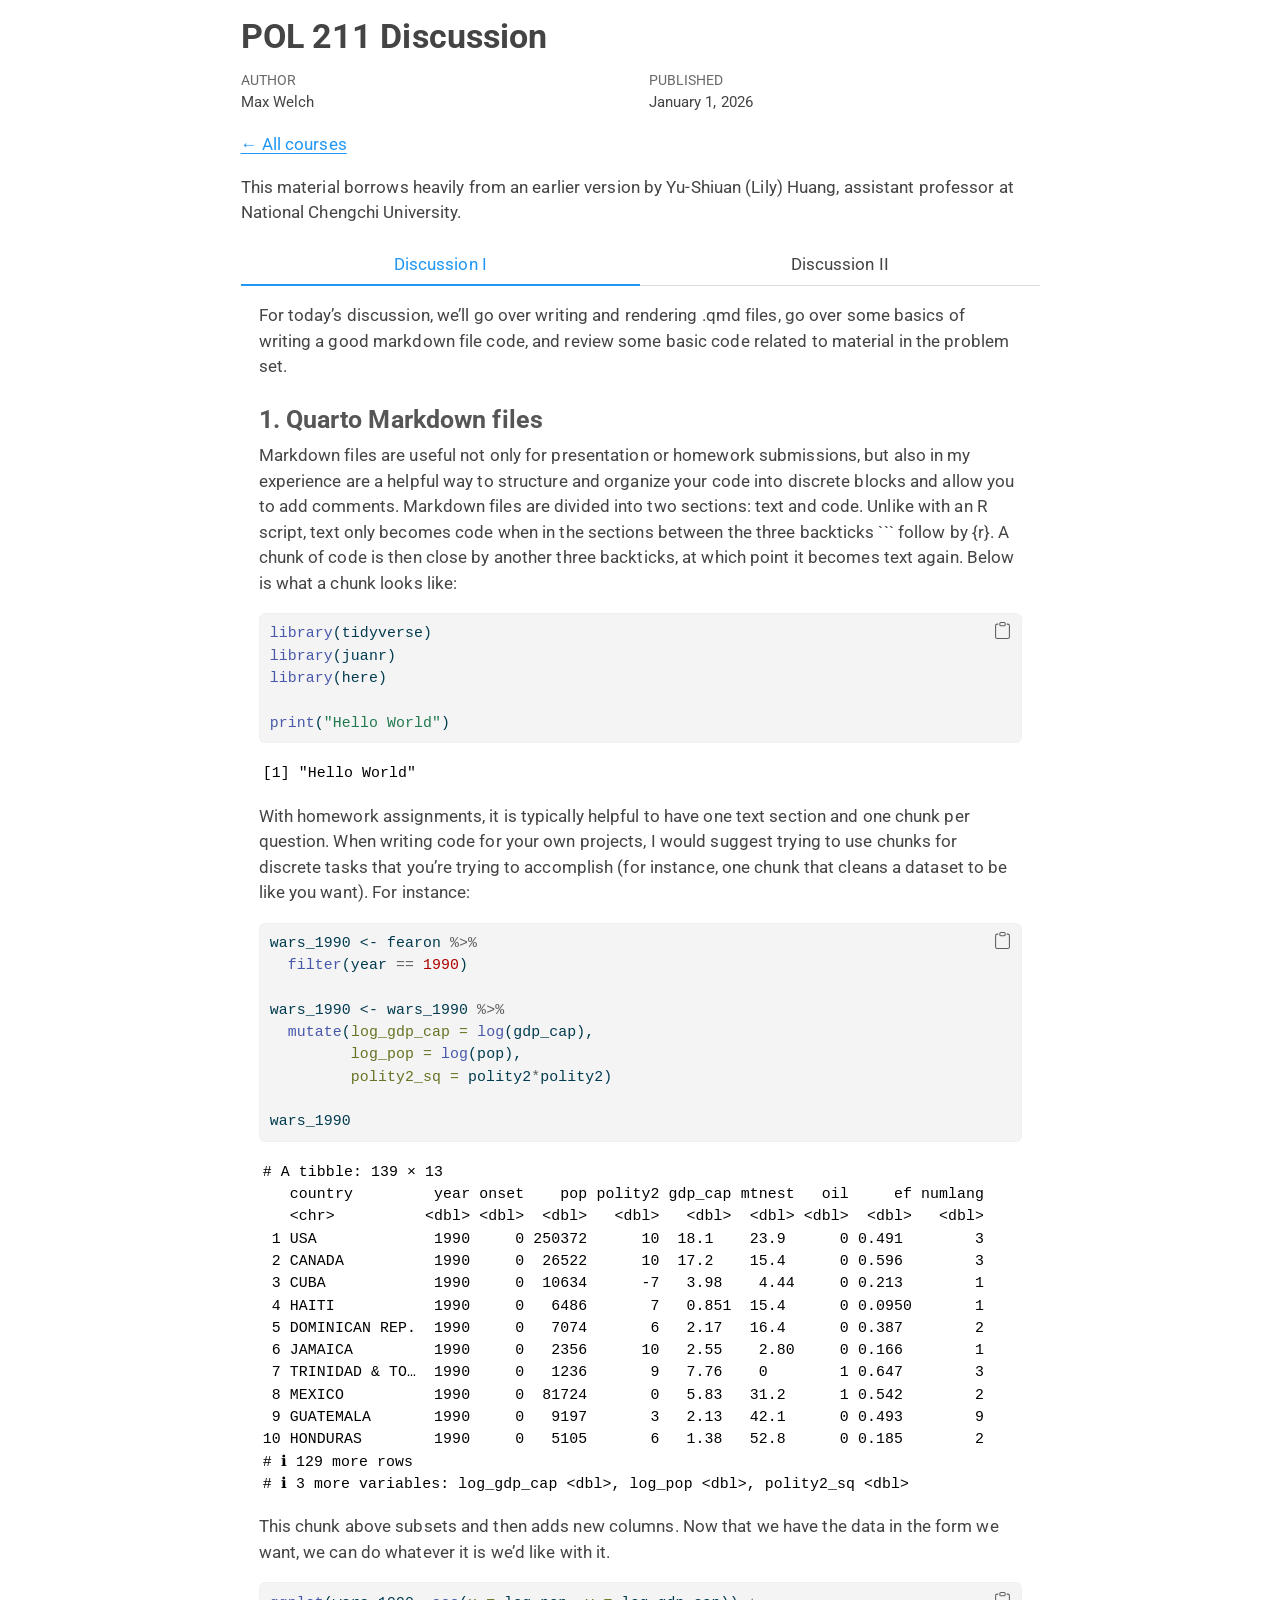
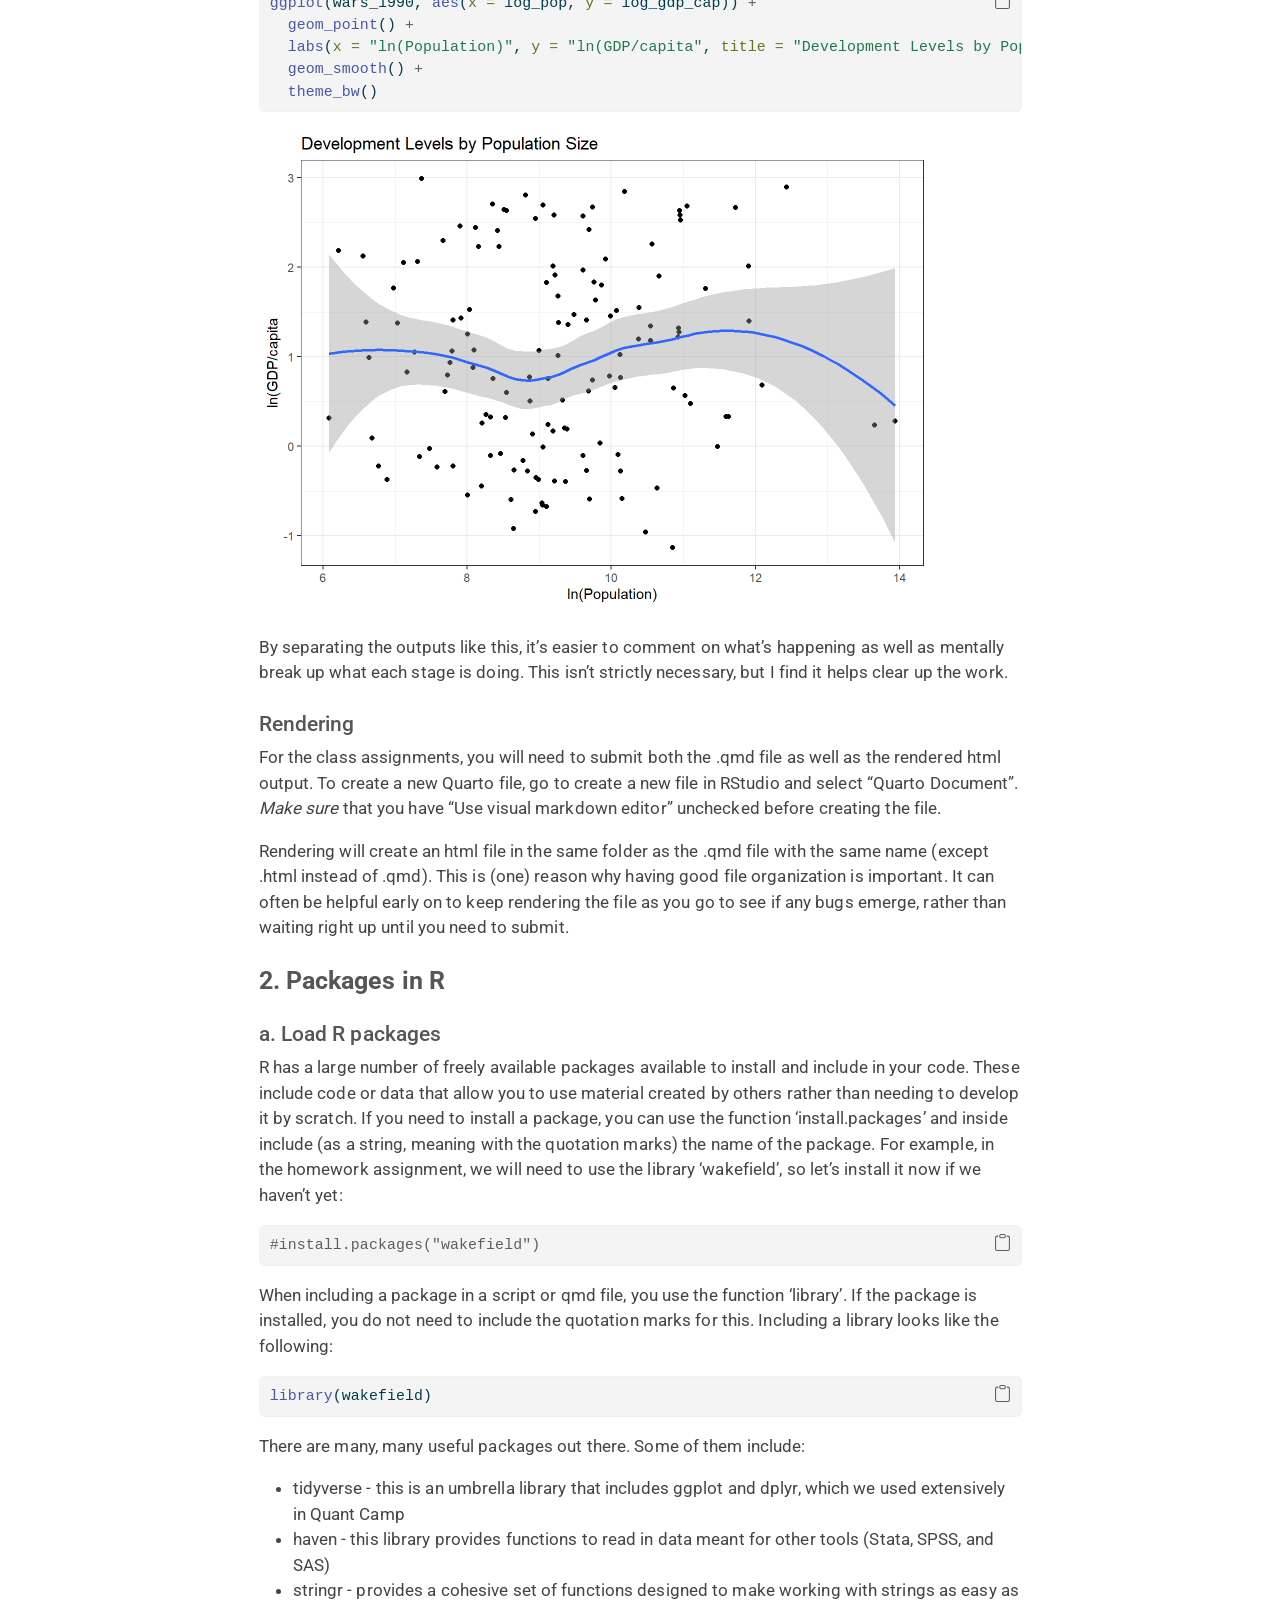
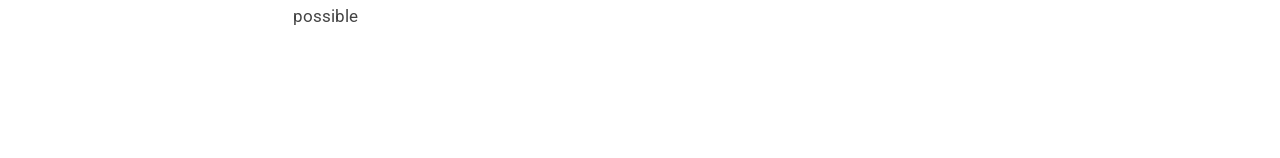
==== commit 8b8d706b: "final week 1 commit" ====
--- a/211-Discussion.html
+++ b/211-Discussion.html
@@ -2248,7 +2248,7 @@
 
 
 <p><a href="index.html">← All courses</a></p>
-<p>This material borrows heavily from earlier work down by Yu-Shiuan (Lily) Huang, now assistant professor at National Chengchi University.</p>
+<p>This material borrows heavily from an earlier version by Yu-Shiuan (Lily) Huang, assistant professor at National Chengchi University.</p>
 <div class="tabset-margin-container"></div><div class="panel-tabset">
 <ul class="nav nav-tabs" role="tablist"><li class="nav-item" role="presentation"><a class="nav-link active" id="tabset-1-1-tab" data-bs-toggle="tab" data-bs-target="#tabset-1-1" role="tab" aria-controls="tabset-1-1" aria-selected="true" href>Discussion I</a></li><li class="nav-item" role="presentation"><a class="nav-link" id="tabset-1-2-tab" data-bs-toggle="tab" data-bs-target="#tabset-1-2" role="tab" aria-controls="tabset-1-2" aria-selected="false" href>Discussion II</a></li></ul>
 <div class="tab-content">
@@ -2318,118 +2318,23 @@
 <p>Rendering will create an html file in the same folder as the .qmd file with the same name (except .html instead of .qmd). This is (one) reason why having good file organization is important. It can often be helpful early on to keep rendering the file as you go to see if any bugs emerge, rather than waiting right up until you need to submit.</p>
 </section>
 </section>
-<section id="good-organizational-practices" class="level3">
-<h3 class="anchored" data-anchor-id="good-organizational-practices">2. Good Organizational Practices</h3>
-<section id="foldersdirectories" class="level4">
-<h4 class="anchored" data-anchor-id="foldersdirectories">Folders/Directories</h4>
-<p>I strongly recommend being proactive about organizing your work into clear folders which are not stored in Downloads or your Desktop. It’s very easy at the start to think that it isn’t a big deal, but when you begin to work on more complex projects, this will increasingly make your life harder. Having a folder for each class and a subfolder for each homework assignment will help immensely and create good habits when you begin your own research.</p>
-</section>
-<section id="file-paths" class="level4">
-<h4 class="anchored" data-anchor-id="file-paths">File paths</h4>
-<p>To make reading in outside files easier, there are a couple of options that can allow for easily portable file paths.</p>
-<p>One option, which we have covered in class, is to use the function <em>here()</em> to generate file paths. For example:</p>
-<div class="cell">
-<div class="code-copy-outer-scaffold"><div class="sourceCode cell-code" id="cb6"><pre class="sourceCode r code-with-copy"><code class="sourceCode r"><span id="cb6-1"><a href="#cb6-1" aria-hidden="true" tabindex="-1"></a><span class="fu">here</span>()</span></code></pre></div><button title="Copy to Clipboard" class="code-copy-button"><i class="bi"></i></button></div>
-<div class="cell-output cell-output-stdout">
-<pre><code>[1] &quot;C:/Users/maxfw/Dropbox/methods-sequence&quot;</code></pre>
-</div>
-<div class="code-copy-outer-scaffold"><div class="sourceCode cell-code" id="cb8"><pre class="sourceCode r code-with-copy"><code class="sourceCode r"><span id="cb8-1"><a href="#cb8-1" aria-hidden="true" tabindex="-1"></a><span class="fu">here</span>(<span class="st">&quot;data&quot;</span>, <span class="st">&quot;voters.csv&quot;</span>)</span></code></pre></div><button title="Copy to Clipboard" class="code-copy-button"><i class="bi"></i></button></div>
-<div class="cell-output cell-output-stdout">
-<pre><code>[1] &quot;C:/Users/maxfw/Dropbox/methods-sequence/data/voters.csv&quot;</code></pre>
-</div>
-</div>
-<p>See how running here() prints out the location of the Rproject and including “data” and “voters.csv” appends them to create a full file path? We can then include that in a function like <em>read.csv()</em>.</p>
-<p>Another option that doesn’t require creating an Rproject is to use the function <em>getwd()</em></p>
-<div class="cell">
-<div class="code-copy-outer-scaffold"><div class="sourceCode cell-code" id="cb10"><pre class="sourceCode r code-with-copy"><code class="sourceCode r"><span id="cb10-1"><a href="#cb10-1" aria-hidden="true" tabindex="-1"></a><span class="fu">getwd</span>()</span></code></pre></div><button title="Copy to Clipboard" class="code-copy-button"><i class="bi"></i></button></div>
-<div class="cell-output cell-output-stdout">
-<pre><code>[1] &quot;C:/Users/maxfw/Dropbox/methods-sequence&quot;</code></pre>
-</div>
-</div>
-<p>If you are working in an RMarkdown or Quarto file (like this one!) it will automatically return the directory the file is located in. If you are working with an R script, you need to first run <em>setwd()</em> at the front of the script. For example, you would want:</p>
-<p>setwd(“C:/Users/maxfw/Dropbox/methods-sequences”)</p>
-<p>To get this to print out a nice full file path like here() does, we can use the function <em>paste()</em>, which takes two or more strings and puts them into one string.</p>
-<div class="cell">
-<div class="code-copy-outer-scaffold"><div class="sourceCode cell-code" id="cb12"><pre class="sourceCode r code-with-copy"><code class="sourceCode r"><span id="cb12-1"><a href="#cb12-1" aria-hidden="true" tabindex="-1"></a><span class="fu">paste</span>(<span cl